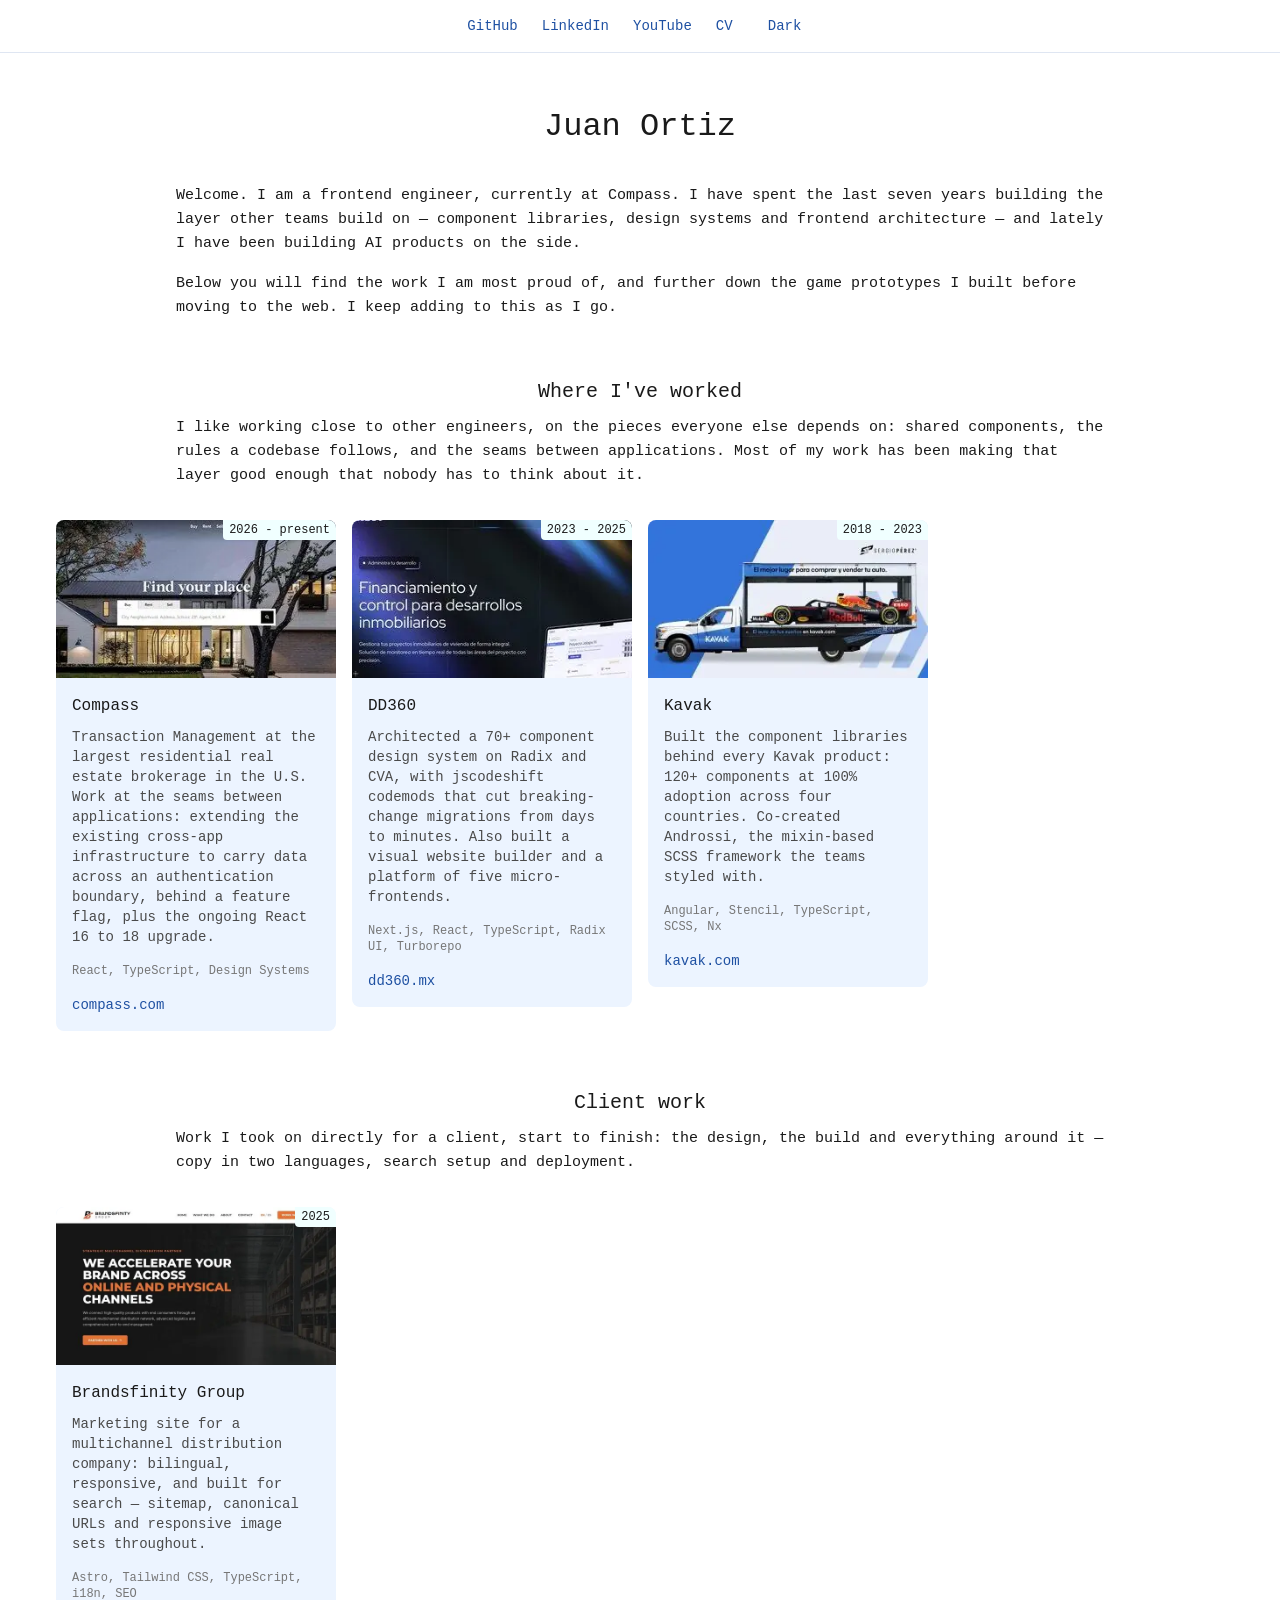
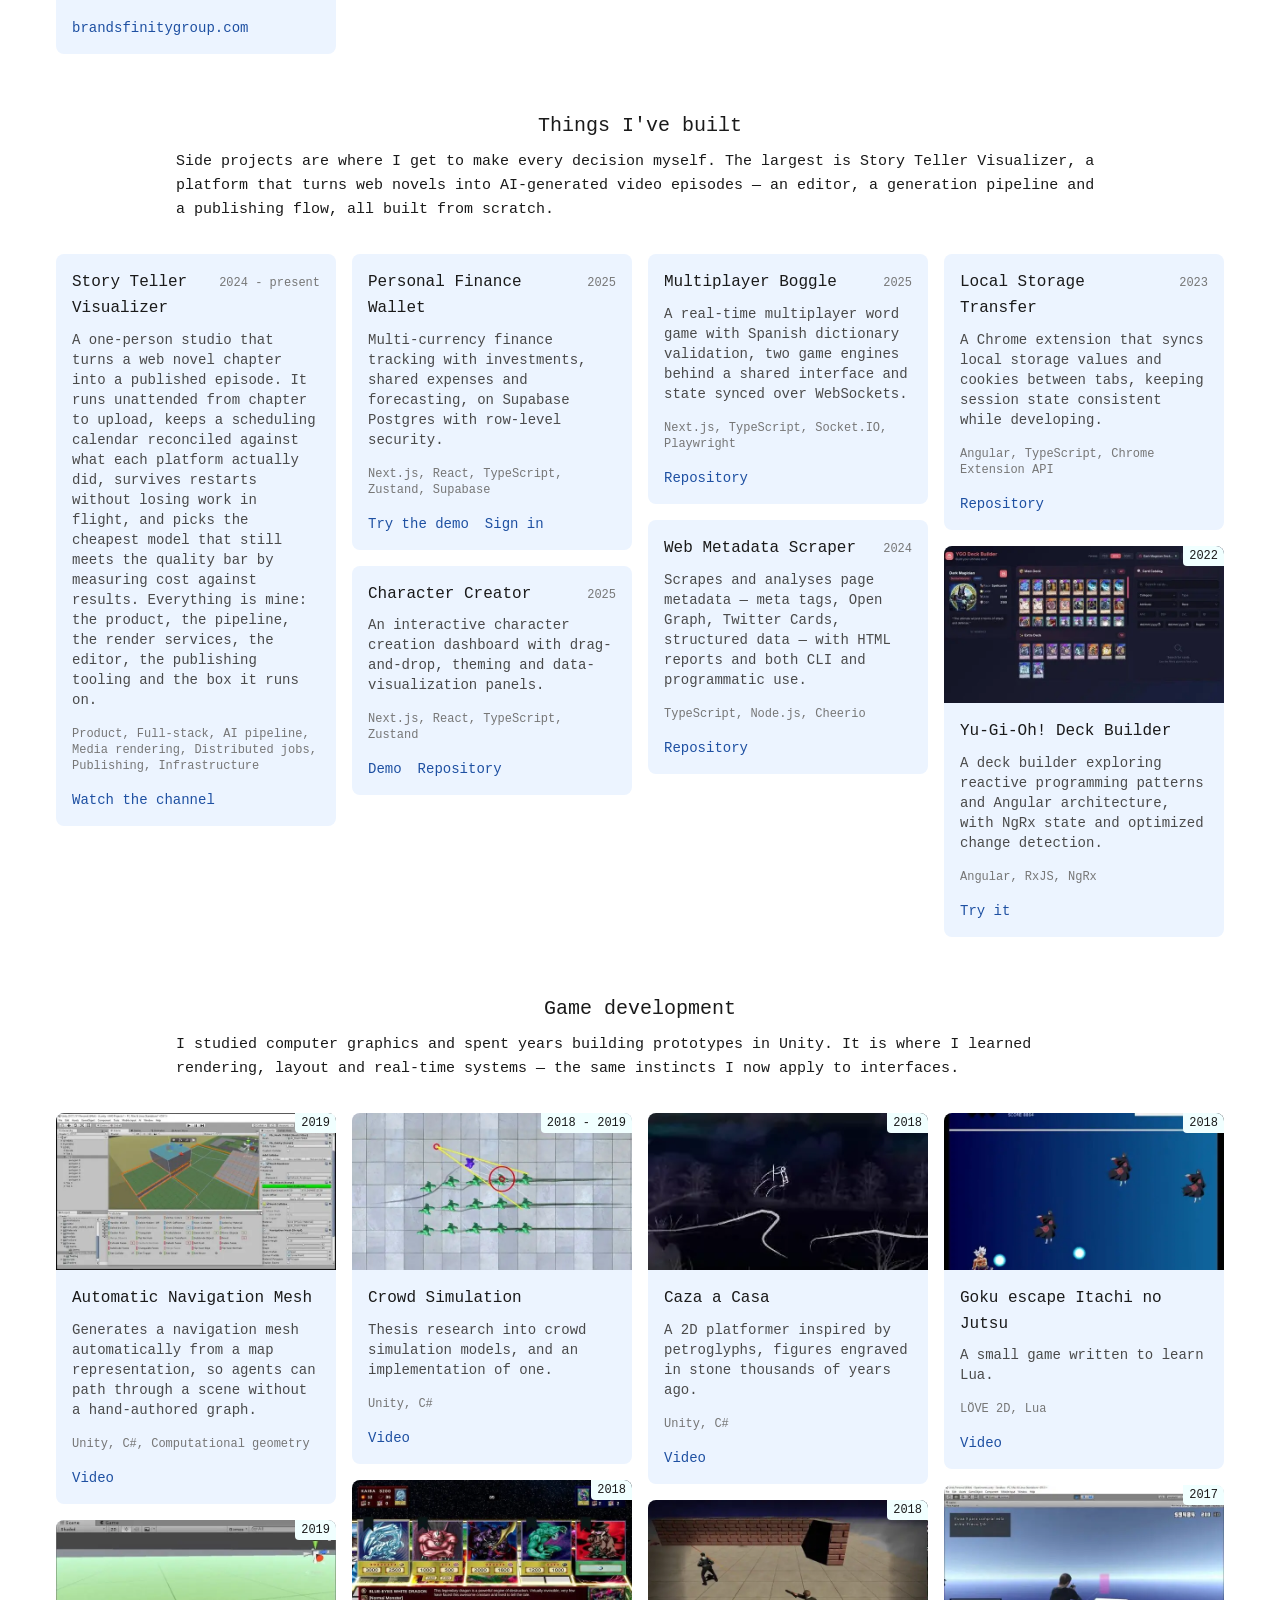
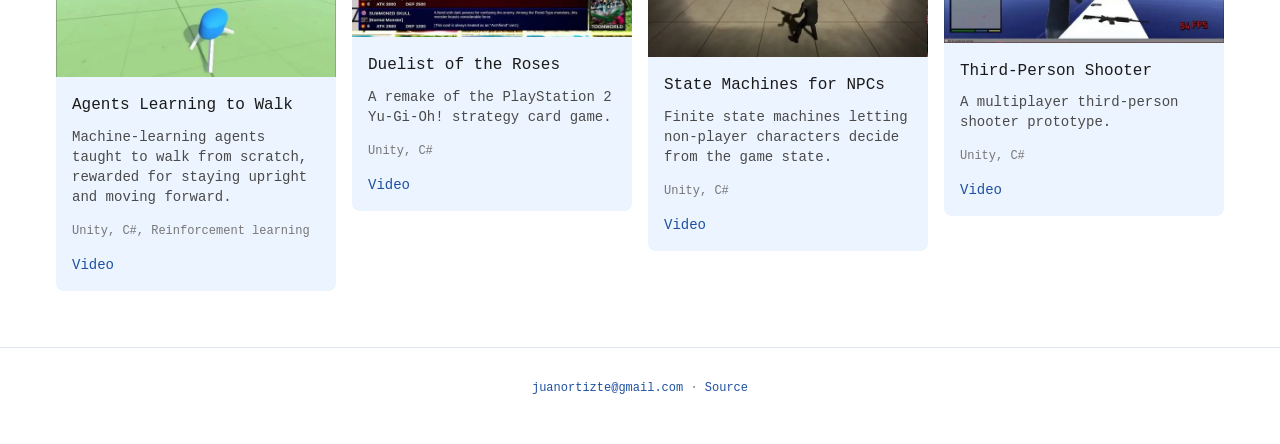
==== index.html @ db7da01d "chore: publish client work and demo link" ====
<!DOCTYPE html><!--X76Khg4BYE9J3Z_iLzs5_--><html lang="en"><head><meta charSet="utf-8"/><meta name="viewport" content="width=device-width, initial-scale=1"/><link rel="stylesheet" href="/_next/static/css/8a3499827d942b8a.css" data-precedence="next"/><link rel="preload" as="script" fetchPriority="low" href="/_next/static/chunks/webpack-f04f1cba00776f89.js"/><script src="/_next/static/chunks/2c3511fe-b97f9a252b8cd05c.js" async=""></script><script src="/_next/static/chunks/516-aec20a03f6e17656.js" async=""></script><script src="/_next/static/chunks/main-app-eb901e12eb4a73d4.js" async=""></script><script src="/_next/static/chunks/app/page-612c66c7a4fa6661.js" async=""></script><meta name="theme-color" media="(prefers-color-scheme: light)" content="#ffffff"/><meta name="theme-color" media="(prefers-color-scheme: dark)" content="#10131a"/><title>Juan Ortiz — Senior Frontend Engineer</title><meta name="description" content="Frontend engineer. Design systems, frontend architecture, and lately AI products."/><meta name="application-name" content="Juan Ortiz — Portfolio"/><link rel="author" href="https://github.com/02900"/><meta name="author" content="Juan Ortiz"/><meta name="keywords" content="Juan Ortiz,Frontend Engineer,React,Next.js,TypeScript,Design Systems,Micro-frontends"/><meta name="creator" content="Juan Ortiz"/><meta name="publisher" content="Juan Ortiz"/><meta name="robots" content="index, follow"/><meta name="googlebot" content="index, follow, max-image-preview:large, max-snippet:-1"/><meta name="category" content="technology"/><link rel="canonical" href="https://02900.github.io/"/><meta property="og:title" content="Juan Ortiz — Senior Frontend Engineer"/><meta property="og:description" content="Frontend engineer. Design systems, frontend architecture, and lately AI products."/><meta property="og:url" content="https://02900.github.io/"/><meta property="og:site_name" content="Juan Ortiz · Portfolio"/><meta property="og:type" content="website"/><meta name="twitter:card" content="summary_large_image"/><meta name="twitter:title" content="Juan Ortiz — Senior Frontend Engineer"/><meta name="twitter:description" content="Frontend engineer. Design systems, frontend architecture, and lately AI products."/><link rel="icon" href="/favicon.ico"/><script>
(function () {
  try {
    var t = localStorage.getItem('theme');
    if (t === 'dark' || t === 'light') document.documentElement.setAttribute('data-theme', t);
  } catch (e) {}
})();
</script><script type="application/ld+json">{"@context":"https://schema.org","@type":"Person","name":"Juan Ortiz","jobTitle":"Senior Frontend Engineer","email":"mailto:juanortizte@gmail.com","url":"https://02900.github.io","sameAs":["https://github.com/02900","https://www.linkedin.com/in/juanortizte/","https://www.youtube.com/@IsekaiWorlds-ES"]}</script><script src="/_next/static/chunks/polyfills-42372ed130431b0a.js" noModule=""></script></head><body><div hidden=""><!--$--><!--/$--></div><a href="#main" class="sr-only focus:not-sr-only focus:absolute focus:left-4 focus:top-4 focus:z-50 focus:bg-white focus:px-3 focus:py-2">Skip to content</a><nav class="flex flex-wrap justify-center gap-x-6 gap-y-1 px-4 py-4 text-sm" style="border-bottom:1px solid var(--line)" aria-label="Links"><a href="https://github.com/02900" target="_blank" rel="noreferrer">GitHub</a><a href="https://www.linkedin.com/in/juanortizte/" target="_blank" rel="noreferrer">LinkedIn</a><a href="https://www.youtube.com/@IsekaiWorlds-ES" target="_blank" rel="noreferrer">YouTube</a><a href="/assets/cv.pdf" target="_blank" rel="noreferrer">CV</a><button type="button" aria-label="Switch to dark theme" class="cursor-pointer bg-transparent p-0 text-sm underline-offset-4 hover:underline" style="color:var(--link);font:inherit;min-width:3.5rem"> </button></nav><main id="main" class="mx-auto max-w-[1440px] pt-12"><div class="mx-auto mb-14 max-w-[960px] px-4"><h1 class="text-center">Juan Ortiz</h1><p>Welcome. I am a frontend engineer, currently at Compass. I have spent the last seven years building the layer other teams build on — component libraries, design systems and frontend architecture — and lately I have been building AI products on the side.</p><p>Below you will find the work I am most proud of, and further down the game prototypes I built before moving to the web. I keep adding to this as I go.</p></div><section id="work" class="mb-14 scroll-mt-20"><div class="mx-auto mb-8 max-w-[960px] px-4"><h2 class="text-center">Where I&#x27;ve worked</h2><p>I like working close to other engineers, on the pieces everyone else depends on: shared components, the rules a codebase follows, and the seams between applications. Most of my work has been making that layer good enough that nobody has to think about it.</p></div><div class="mx-auto max-w-[1200px] columns-[17rem] gap-4 px-4"><article class="mb-4 flex w-full break-inside-avoid flex-col overflow-hidden rounded-lg transition-colors" style="background:var(--card)"><div class="relative"><picture><source type="image/webp" srcSet="/assets/frontend/compass.webp"/><img src="/assets/frontend/compass.jpg" alt="Compass" width="640" height="360" loading="lazy" decoding="async" draggable="false" class="block aspect-video w-full object-cover"/></picture><span class="absolute right-0 top-0 rounded-bl px-1.5 py-0.5 text-xs" style="background:var(--badge);color:var(--badge-ink)">2026 - present</span></div><div class="flex flex-1 flex-col p-4"><div class="mb-2 flex items-baseline justify-between gap-2"><h3>Compass</h3></div><p class="text-sm" style="color:var(--ink-soft)">Transaction Management at the largest residential real estate brokerage in the U.S. Work at the seams between applications: extending the existing cross-app infrastructure to carry data across an authentication boundary, behind a feature flag, plus the ongoing React 16 to 18 upgrade.</p><div class="mt-auto"><p class="mb-0 text-xs" style="color:var(--ink-faint)">React, TypeScript, Design Systems</p><div class="mt-3 flex flex-wrap gap-x-4 gap-y-1 text-sm"><a href="https://www.compass.com/" target="_blank" rel="noreferrer">compass.com</a></div></div></div></article><article class="mb-4 flex w-full break-inside-avoid flex-col overflow-hidden rounded-lg transition-colors" style="background:var(--card)"><div class="relative"><picture><source type="image/webp" srcSet="/assets/frontend/dd360.webp"/><img src="/assets/frontend/dd360.jpg" alt="DD360" width="640" height="360" loading="lazy" decoding="async" draggable="false" class="block aspect-video w-full object-cover"/></picture><span class="absolute right-0 top-0 rounded-bl px-1.5 py-0.5 text-xs" style="background:var(--badge);color:var(--badge-ink)">2023 - 2025</span></div><div class="flex flex-1 flex-col p-4"><div class="mb-2 flex items-baseline justify-between gap-2"><h3>DD360</h3></div><p class="text-sm" style="color:var(--ink-soft)">Architected a 70+ component design system on Radix and CVA, with jscodeshift codemods that cut breaking-change migrations from days to minutes. Also built a visual website builder and a platform of five micro-frontends.</p><div class="mt-auto"><p class="mb-0 text-xs" style="color:var(--ink-faint)">Next.js, React, TypeScript, Radix UI, Turborepo</p><div class="mt-3 flex flex-wrap gap-x-4 gap-y-1 text-sm"><a href="https://dd360.mx/" target="_blank" rel="noreferrer">dd360.mx</a></div></div></div></article><article class="mb-4 flex w-full break-inside-avoid flex-col overflow-hidden rounded-lg transition-colors" style="background:var(--card)"><div class="relative"><picture><source type="image/webp" srcSet="/assets/frontend/kavak.webp"/><img src="/assets/frontend/kavak.jpg" alt="Kavak" width="640" height="360" loading="lazy" decoding="async" draggable="false" class="block aspect-video w-full object-cover"/></picture><span class="absolute right-0 top-0 rounded-bl px-1.5 py-0.5 text-xs" style="background:var(--badge);color:var(--badge-ink)">2018 - 2023</span></div><div class="flex flex-1 flex-col p-4"><div class="mb-2 flex items-baseline justify-between gap-2"><h3>Kavak</h3></div><p class="text-sm" style="color:var(--ink-soft)">Built the component libraries behind every Kavak product: 120+ components at 100% adoption across four countries. Co-created Androssi, the mixin-based SCSS framework the teams styled with.</p><div class="mt-auto"><p class="mb-0 text-xs" style="color:var(--ink-faint)">Angular, Stencil, TypeScript, SCSS, Nx</p><div class="mt-3 flex flex-wrap gap-x-4 gap-y-1 text-sm"><a href="https://www.kavak.com/" target="_blank" rel="noreferrer">kavak.com</a></div></div></div></article></div></section><section id="clients" class="mb-14 scroll-mt-20"><div class="mx-auto mb-8 max-w-[960px] px-4"><h2 class="text-center">Client work</h2><p>Work I took on directly for a client, start to finish: the design, the build and everything around it — copy in two languages, search setup and deployment.</p></div><div class="mx-auto max-w-[1200px] columns-[17rem] gap-4 px-4"><article class="mb-4 flex w-full break-inside-avoid flex-col overflow-hidden rounded-lg transition-colors" style="background:var(--card)"><div class="relative"><picture><source type="image/webp" srcSet="/assets/frontend/brandsfinity.webp"/><img src="/assets/frontend/brandsfinity.jpg" alt="Brandsfinity Group" width="640" height="360" loading="lazy" decoding="async" draggable="false" class="block aspect-video w-full object-cover"/></picture><span class="absolute right-0 top-0 rounded-bl px-1.5 py-0.5 text-xs" style="background:var(--badge);color:var(--badge-ink)">2025</span></div><div class="flex flex-1 flex-col p-4"><div class="mb-2 flex items-baseline justify-between gap-2"><h3>Brandsfinity Group</h3></div><p class="text-sm" style="color:var(--ink-soft)">Marketing site for a multichannel distribution company: bilingual, responsive, and built for search — sitemap, canonical URLs and responsive image sets throughout.</p><div class="mt-auto"><p class="mb-0 text-xs" style="color:var(--ink-faint)">Astro, Tailwind CSS, TypeScript, i18n, SEO</p><div class="mt-3 flex flex-wrap gap-x-4 gap-y-1 text-sm"><a href="https://www.brandsfinitygroup.com/" target="_blank" rel="noreferrer">brandsfinitygroup.com</a></div></div></div></article></div></section><section id="projects" class="mb-14 scroll-mt-20"><div class="mx-auto mb-8 max-w-[960px] px-4"><h2 class="text-center">Things I&#x27;ve built</h2><p>Side projects are where I get to make every decision myself. The largest is Story Teller Visualizer, a platform that turns web novels into AI-generated video episodes — an editor, a generation pipeline and a publishing flow, all built from scratch.</p></div><div class="mx-auto max-w-[1200px] columns-[17rem] gap-4 px-4"><article class="mb-4 flex w-full break-inside-avoid flex-col overflow-hidden rounded-lg transition-colors" style="background:var(--card)"><div class="flex flex-1 flex-col p-4"><div class="mb-2 flex items-baseline justify-between gap-2"><h3>Story Teller Visualizer</h3><span class="shrink-0 text-xs" style="color:var(--ink-faint)">2024 - present</span></div><p class="text-sm" style="color:var(--ink-soft)">A one-person studio that turns a web novel chapter into a published episode. It runs unattended from chapter to upload, keeps a scheduling calendar reconciled against what each platform actually did, survives restarts without losing work in flight, and picks the cheapest model that still meets the quality bar by measuring cost against results. Everything is mine: the product, the pipeline, the render services, the editor, the publishing tooling and the box it runs on.</p><div class="mt-auto"><p class="mb-0 text-xs" style="color:var(--ink-faint)">Product, Full-stack, AI pipeline, Media rendering, Distributed jobs, Publishing, Infrastructure</p><div class="mt-3 flex flex-wrap gap-x-4 gap-y-1 text-sm"><a href="https://www.youtube.com/@IsekaiWorlds-ES" target="_blank" rel="noreferrer">Watch the channel</a></div></div></div></article><article class="mb-4 flex w-full break-inside-avoid flex-col overflow-hidden rounded-lg transition-colors" style="background:var(--card)"><div class="flex flex-1 flex-col p-4"><div class="mb-2 flex items-baseline justify-between gap-2"><h3>Personal Finance Wallet</h3><span class="shrink-0 text-xs" style="color:var(--ink-faint)">2025</span></div><p class="text-sm" style="color:var(--ink-soft)">Multi-currency finance tracking with investments, shared expenses and forecasting, on Supabase Postgres with row-level security.</p><div class="mt-auto"><p class="mb-0 text-xs" style="color:var(--ink-faint)">Next.js, React, TypeScript, Zustand, Supabase</p><div class="mt-3 flex flex-wrap gap-x-4 gap-y-1 text-sm"><a href="https://finance-wallet-one.vercel.app/demo" target="_blank" rel="noreferrer">Try the demo</a><a href="https://finance-wallet-one.vercel.app" target="_blank" rel="noreferrer">Sign in</a></div></div></div></article><article class="mb-4 flex w-full break-inside-avoid flex-col overflow-hidden rounded-lg transition-colors" style="background:var(--card)"><div class="flex flex-1 flex-col p-4"><div class="mb-2 flex items-baseline justify-between gap-2"><h3>Character Creator</h3><span class="shrink-0 text-xs" style="color:var(--ink-faint)">2025</span></div><p class="text-sm" style="color:var(--ink-soft)">An interactive character creation dashboard with drag-and-drop, theming and data-visualization panels.</p><div class="mt-auto"><p class="mb-0 text-xs" style="color:var(--ink-faint)">Next.js, React, TypeScript, Zustand</p><div class="mt-3 flex flex-wrap gap-x-4 gap-y-1 text-sm"><a href="https://character-creator-nine.vercel.app" target="_blank" rel="noreferrer">Demo</a><a href="https://github.com/02900/character-creator" target="_blank" rel="noreferrer">Repository</a></div></div></div></article><article class="mb-4 flex w-full break-inside-avoid flex-col overflow-hidden rounded-lg transition-colors" style="background:var(--card)"><div class="flex flex-1 flex-col p-4"><div class="mb-2 flex items-baseline justify-between gap-2"><h3>Multiplayer Boggle</h3><span class="shrink-0 text-xs" style="color:var(--ink-faint)">2025</span></div><p class="text-sm" style="color:var(--ink-soft)">A real-time multiplayer word game with Spanish dictionary validation, two game engines behind a shared interface and state synced over WebSockets.</p><div class="mt-auto"><p class="mb-0 text-xs" style="color:var(--ink-faint)">Next.js, TypeScript, Socket.IO, Playwright</p><div class="mt-3 flex flex-wrap gap-x-4 gap-y-1 text-sm"><a href="https://github.com/02900/boggle" target="_blank" rel="noreferrer">Repository</a></div></div></div></article><article class="mb-4 flex w-full break-inside-avoid flex-col overflow-hidden rounded-lg transition-colors" style="background:var(--card)"><div class="flex flex-1 flex-col p-4"><div class="mb-2 flex items-baseline justify-between gap-2"><h3>Web Metadata Scraper</h3><span class="shrink-0 text-xs" style="color:var(--ink-faint)">2024</span></div><p class="text-sm" style="color:var(--ink-soft)">Scrapes and analyses page metadata — meta tags, Open Graph, Twitter Cards, structured data — with HTML reports and both CLI and programmatic use.</p><div class="mt-auto"><p class="mb-0 text-xs" style="color:var(--ink-faint)">TypeScript, Node.js, Cheerio</p><div class="mt-3 flex flex-wrap gap-x-4 gap-y-1 text-sm"><a href="https://github.com/02900/Web-Metadata-Scraper" target="_blank" rel="noreferrer">Repository</a></div></div></div></article><article class="mb-4 flex w-full break-inside-avoid flex-col overflow-hidden rounded-lg transition-colors" style="background:var(--card)"><div class="flex flex-1 flex-col p-4"><div class="mb-2 flex items-baseline justify-between gap-2"><h3>Local Storage Transfer</h3><span class="shrink-0 text-xs" style="color:var(--ink-faint)">2023</span></div><p class="text-sm" style="color:var(--ink-soft)">A Chrome extension that syncs local storage values and cookies between tabs, keeping session state consistent while developing.</p><div class="mt-auto"><p class="mb-0 text-xs" style="color:var(--ink-faint)">Angular, TypeScript, Chrome Extension API</p><div class="mt-3 flex flex-wrap gap-x-4 gap-y-1 text-sm"><a href="https://github.com/02900/ce-copy-local-storage" target="_blank" rel="noreferrer">Repository</a></div></div></div></article><article class="mb-4 flex w-full break-inside-avoid flex-col overflow-hidden rounded-lg transition-colors" style="background:var(--card)"><div class="relative"><picture><source type="image/webp" srcSet="/assets/frontend/deck-builder.webp"/><img src="/assets/frontend/deck-builder.jpg" alt="Yu-Gi-Oh! Deck Builder" width="640" height="360" loading="lazy" decoding="async" draggable="false" class="block aspect-video w-full object-cover"/></picture><span class="absolute right-0 top-0 rounded-bl px-1.5 py-0.5 text-xs" style="background:var(--badge);color:var(--badge-ink)">2022</span></div><div class="flex flex-1 flex-col p-4"><div class="mb-2 flex items-baseline justify-between gap-2"><h3>Yu-Gi-Oh! Deck Builder</h3></div><p class="text-sm" style="color:var(--ink-soft)">A deck builder exploring reactive programming patterns and Angular architecture, with NgRx state and optimized change detection.</p><div class="mt-auto"><p class="mb-0 text-xs" style="color:var(--ink-faint)">Angular, RxJS, NgRx</p><div class="mt-3 flex flex-wrap gap-x-4 gap-y-1 text-sm"><a href="https://02900.github.io/ygo-deck-builder/" target="_blank" rel="noreferrer">Try it</a></div></div></div></article></div></section><section id="games" class="mb-14 scroll-mt-20"><div class="mx-auto mb-8 max-w-[960px] px-4"><h2 class="text-center">Game development</h2><p>I studied computer graphics and spent years building prototypes in Unity. It is where I learned rendering, layout and real-time systems — the same instincts I now apply to interfaces.</p></div><div class="mx-auto max-w-[1200px] columns-[17rem] gap-4 px-4"><article class="mb-4 flex w-full break-inside-avoid flex-col overflow-hidden rounded-lg transition-colors" style="background:var(--card)"><div class="relative"><picture><source type="image/webp" srcSet="/assets/vg/navmesh.webp"/><img src="/assets/vg/navmesh.jpg" alt="Automatic Navigation Mesh" width="640" height="360" loading="lazy" decoding="async" draggable="false" class="block aspect-video w-full object-cover"/></picture><span class="absolute right-0 top-0 rounded-bl px-1.5 py-0.5 text-xs" style="background:var(--badge);color:var(--badge-ink)">2019</span></div><div class="flex flex-1 flex-col p-4"><div class="mb-2 flex items-baseline justify-between gap-2"><h3>Automatic Navigation Mesh</h3></div><p class="text-sm" style="color:var(--ink-soft)">Generates a navigation mesh automatically from a map representation, so agents can path through a scene without a hand-authored graph.</p><div class="mt-auto"><p class="mb-0 text-xs" style="color:var(--ink-faint)">Unity, C#, Computational geometry</p><div class="mt-3 flex flex-wrap gap-x-4 gap-y-1 text-sm"><a href="https://www.youtube.com/watch?v=kCVZcDi-71w" target="_blank" rel="noreferrer">Video</a></div></div></div></article><article class="mb-4 flex w-full break-inside-avoid flex-col overflow-hidden rounded-lg transition-colors" style="background:var(--card)"><div class="relative"><picture><source type="image/webp" srcSet="/assets/vg/aiwalk.webp"/><img src="/assets/vg/aiwalk.jpg" alt="Agents Learning to Walk" width="640" height="360" loading="lazy" decoding="async" draggable="false" class="block aspect-video w-full object-cover"/></picture><span class="absolute right-0 top-0 rounded-bl px-1.5 py-0.5 text-xs" style="background:var(--badge);color:var(--badge-ink)">2019</span></div><div class="flex flex-1 flex-col p-4"><div class="mb-2 flex items-baseline justify-between gap-2"><h3>Agents Learning to Walk</h3></div><p class="text-sm" style="color:var(--ink-soft)">Machine-learning agents taught to walk from scratch, rewarded for staying upright and moving forward.</p><div class="mt-auto"><p class="mb-0 text-xs" style="color:var(--ink-faint)">Unity, C#, Reinforcement learning</p><div class="mt-3 flex flex-wrap gap-x-4 gap-y-1 text-sm"><a href="https://www.youtube.com/watch?v=2hgGaV5XXuo" target="_blank" rel="noreferrer">Video</a></div></div></div></article><article class="mb-4 flex w-full break-inside-avoid flex-col overflow-hidden rounded-lg transition-colors" style="background:var(--card)"><div class="relative"><picture><source type="image/webp" srcSet="/assets/vg/crowd-simulation.webp"/><img src="/assets/vg/crowd-simulation.jpg" alt="Crowd Simulation" width="640" height="360" loading="lazy" decoding="async" draggable="false" class="block aspect-video w-full object-cover"/></picture><span class="absolute right-0 top-0 rounded-bl px-1.5 py-0.5 text-xs" style="background:var(--badge);color:var(--badge-ink)">2018 - 2019</span></div><div class="flex flex-1 flex-col p-4"><div class="mb-2 flex items-baseline justify-between gap-2"><h3>Crowd Simulation</h3></div><p class="text-sm" style="color:var(--ink-soft)">Thesis research into crowd simulation models, and an implementation of one.</p><div class="mt-auto"><p class="mb-0 text-xs" style="color:var(--ink-faint)">Unity, C#</p><div class="mt-3 flex flex-wrap gap-x-4 gap-y-1 text-sm"><a href="https://youtu.be/dblzEx7WnDI" target="_blank" rel="noreferrer">Video</a></div></div></div></article><article class="mb-4 flex w-full break-inside-avoid flex-col overflow-hidden rounded-lg transition-colors" style="background:var(--card)"><div class="relative"><picture><source type="image/webp" srcSet="/assets/vg/ygo.webp"/><img src="/assets/vg/ygo.jpg" alt="Duelist of the Roses" width="640" height="360" loading="lazy" decoding="async" draggable="false" class="block aspect-video w-full object-cover"/></picture><span class="absolute right-0 top-0 rounded-bl px-1.5 py-0.5 text-xs" style="background:var(--badge);color:var(--badge-ink)">2018</span></div><div class="flex flex-1 flex-col p-4"><div class="mb-2 flex items-baseline justify-between gap-2"><h3>Duelist of the Roses</h3></div><p class="text-sm" style="color:var(--ink-soft)">A remake of the PlayStation 2 Yu-Gi-Oh! strategy card game.</p><div class="mt-auto"><p class="mb-0 text-xs" style="color:var(--ink-faint)">Unity, C#</p><div class="mt-3 flex flex-wrap gap-x-4 gap-y-1 text-sm"><a href="https://youtu.be/uUspAGvrGdE" target="_blank" rel="noreferrer">Video</a></div></div></div></article><article class="mb-4 flex w-full break-inside-avoid flex-col overflow-hidden rounded-lg transition-colors" style="background:var(--card)"><div class="relative"><picture><source type="image/webp" srcSet="/assets/vg/caza-a-casa.webp"/><img src="/assets/vg/caza-a-casa.jpg" alt="Caza a Casa" width="640" height="360" loading="lazy" decoding="async" draggable="false" class="block aspect-video w-full object-cover"/></picture><span class="absolute right-0 top-0 rounded-bl px-1.5 py-0.5 text-xs" style="background:var(--badge);color:var(--badge-ink)">2018</span></div><div class="flex flex-1 flex-col p-4"><div class="mb-2 flex items-baseline justify-between gap-2"><h3>Caza a Casa</h3></div><p class="text-sm" style="color:var(--ink-soft)">A 2D platformer inspired by petroglyphs, figures engraved in stone thousands of years ago.</p><div class="mt-auto"><p class="mb-0 text-xs" style="color:var(--ink-faint)">Unity, C#</p><div class="mt-3 flex flex-wrap gap-x-4 gap-y-1 text-sm"><a href="https://www.youtube.com/watch?v=K7vWXWfpdD0" target="_blank" rel="noreferrer">Video</a></div></div></div></article><article class="mb-4 flex w-full break-inside-avoid flex-col overflow-hidden rounded-lg transition-colors" style="background:var(--card)"><div class="relative"><picture><source type="image/webp" srcSet="/assets/vg/ai4vg-3.webp"/><img src="/assets/vg/ai4vg-3.jpg" alt="State Machines for NPCs" width="640" height="360" loading="lazy" decoding="async" draggable="false" class="block aspect-video w-full object-cover"/></picture><span class="absolute right-0 top-0 rounded-bl px-1.5 py-0.5 text-xs" style="background:var(--badge);color:var(--badge-ink)">2018</span></div><div class="flex flex-1 flex-col p-4"><div class="mb-2 flex items-baseline justify-between gap-2"><h3>State Machines for NPCs</h3></div><p class="text-sm" style="color:var(--ink-soft)">Finite state machines letting non-player characters decide from the game state.</p><div class="mt-auto"><p class="mb-0 text-xs" style="color:var(--ink-faint)">Unity, C#</p><div class="mt-3 flex flex-wrap gap-x-4 gap-y-1 text-sm"><a href="https://www.youtube.com/watch?v=NBQ8Mfu8y_c" target="_blank" rel="noreferrer">Video</a></div></div></div></article><article class="mb-4 flex w-full break-inside-avoid flex-col overflow-hidden rounded-lg transition-colors" style="background:var(--card)"><div class="relative"><picture><source type="image/webp" srcSet="/assets/vg/goku-escape-itachi-no-jutsu.webp"/><img src="/assets/vg/goku-escape-itachi-no-jutsu.jpg" alt="Goku escape Itachi no Jutsu" width="640" height="360" loading="lazy" decoding="async" draggable="false" class="block aspect-video w-full object-cover"/></picture><span class="absolute right-0 top-0 rounded-bl px-1.5 py-0.5 text-xs" style="background:var(--badge);color:var(--badge-ink)">2018</span></div><div class="flex flex-1 flex-col p-4"><div class="mb-2 flex items-baseline justify-between gap-2"><h3>Goku escape Itachi no Jutsu</h3></div><p class="text-sm" style="color:var(--ink-soft)">A small game written to learn Lua.</p><div class="mt-auto"><p class="mb-0 text-xs" style="color:var(--ink-faint)">LÖVE 2D, Lua</p><div class="mt-3 flex flex-wrap gap-x-4 gap-y-1 text-sm"><a href="https://youtu.be/Z_l2B_m0t9A" target="_blank" rel="noreferrer">Video</a></div></div></div></article><article class="mb-4 flex w-full break-inside-avoid flex-col overflow-hidden rounded-lg transition-colors" style="background:var(--card)"><div class="relative"><picture><source type="image/webp" srcSet="/assets/vg/tps.webp"/><img src="/assets/vg/tps.jpg" alt="Third-Person Shooter" width="640" height="360" loading="lazy" decoding="async" draggable="false" class="block aspect-video w-full object-cover"/></picture><span class="absolute right-0 top-0 rounded-bl px-1.5 py-0.5 text-xs" style="background:var(--badge);color:var(--badge-ink)">2017</span></div><div class="flex flex-1 flex-col p-4"><div class="mb-2 flex items-baseline justify-between gap-2"><h3>Third-Person Shooter</h3></div><p class="text-sm" style="color:var(--ink-soft)">A multiplayer third-person shooter prototype.</p><div class="mt-auto"><p class="mb-0 text-xs" style="color:var(--ink-faint)">Unity, C#</p><div class="mt-3 flex flex-wrap gap-x-4 gap-y-1 text-sm"><a href="https://www.youtube.com/watch?v=3qoVqg6spMU" target="_blank" rel="noreferrer">Video</a></div></div></div></article></div></section></main><footer class="mt-4 px-4 py-8 text-center text-xs" style="border-top:1px solid var(--line);color:var(--ink-faint)"><p class="mb-0"><a href="mailto:juanortizte@gmail.com">juanortizte@gmail.com</a> · <a href="https://github.com/02900/portfolio" target="_blank" rel="noreferrer">Source</a></p></footer><!--$--><!--/$--><script src="/_next/static/chunks/webpack-f04f1cba00776f89.js" id="_R_" async=""></script><script>(self.__next_f=self.__next_f||[]).push([0])</script><script>self.__next_f.push([1,"1:\"$Sreact.fragment\"\n2:I[9251,[],\"\"]\n3:I[3663,[],\"\"]\n4:I[817,[\"974\",\"static/chunks/app/page-612c66c7a4fa6661.js\"],\"default\"]\ne:I[5721,[],\"\"]\n:HL[\"/_next/static/css/8a3499827d942b8a.css\",\"style\"]\n"])</script><script>self.__next_f.push([1,"0:{\"P\":null,\"b\":\"X76Khg4BYE9J3Z-iLzs5_\",\"p\":\"\",\"c\":[\"\",\"\"],\"i\":false,\"f\":[[[\"\",{\"children\":[\"__PAGE__\",{}]},\"$undefined\",\"$undefined\",true],[\"\",[\"$\",\"$1\",\"c\",{\"children\":[[[\"$\",\"link\",\"0\",{\"rel\":\"stylesheet\",\"href\":\"/_next/static/css/8a3499827d942b8a.css\",\"precedence\":\"next\",\"crossOrigin\":\"$undefined\",\"nonce\":\"$undefined\"}]],[\"$\",\"html\",null,{\"lang\":\"en\",\"suppressHydrationWarning\":true,\"children\":[[\"$\",\"head\",null,{\"children\":[[\"$\",\"script\",null,{\"dangerouslySetInnerHTML\":{\"__html\":\"\\n(function () {\\n  try {\\n    var t = localStorage.getItem('theme');\\n    if (t === 'dark' || t === 'light') document.documentElement.setAttribute('data-theme', t);\\n  } catch (e) {}\\n})();\\n\"}}],[\"$\",\"script\",null,{\"type\":\"application/ld+json\",\"dangerouslySetInnerHTML\":{\"__html\":\"{\\\"@context\\\":\\\"https://schema.org\\\",\\\"@type\\\":\\\"Person\\\",\\\"name\\\":\\\"Juan Ortiz\\\",\\\"jobTitle\\\":\\\"Senior Frontend Engineer\\\",\\\"email\\\":\\\"mailto:juanortizte@gmail.com\\\",\\\"url\\\":\\\"https://02900.github.io\\\",\\\"sameAs\\\":[\\\"https://github.com/02900\\\",\\\"https://www.linkedin.com/in/juanortizte/\\\",\\\"https://www.youtube.com/@IsekaiWorlds-ES\\\"]}\"}}]]}],[\"$\",\"body\",null,{\"children\":[\"$\",\"$L2\",null,{\"parallelRouterKey\":\"children\",\"error\":\"$undefined\",\"errorStyles\":\"$undefined\",\"errorScripts\":\"$undefined\",\"template\":[\"$\",\"$L3\",null,{}],\"templateStyles\":\"$undefined\",\"templateScripts\":\"$undefined\",\"notFound\":[[[\"$\",\"title\",null,{\"children\":\"404: This page could not be found.\"}],[\"$\",\"div\",null,{\"style\":{\"fontFamily\":\"system-ui,\\\"Segoe UI\\\",Roboto,Helvetica,Arial,sans-serif,\\\"Apple Color Emoji\\\",\\\"Segoe UI Emoji\\\"\",\"height\":\"100vh\",\"textAlign\":\"center\",\"display\":\"flex\",\"flexDirection\":\"column\",\"alignItems\":\"center\",\"justifyContent\":\"center\"},\"children\":[\"$\",\"div\",null,{\"children\":[[\"$\",\"style\",null,{\"dangerouslySetInnerHTML\":{\"__html\":\"body{color:#000;background:#fff;margin:0}.next-error-h1{border-right:1px solid rgba(0,0,0,.3)}@media (prefers-color-scheme:dark){body{color:#fff;background:#000}.next-error-h1{border-right:1px solid rgba(255,255,255,.3)}}\"}}],[\"$\",\"h1\",null,{\"className\":\"next-error-h1\",\"style\":{\"display\":\"inline-block\",\"margin\":\"0 20px 0 0\",\"padding\":\"0 23px 0 0\",\"fontSize\":24,\"fontWeight\":500,\"verticalAlign\":\"top\",\"lineHeight\":\"49px\"},\"children\":404}],[\"$\",\"div\",null,{\"style\":{\"display\":\"inline-block\"},\"children\":[\"$\",\"h2\",null,{\"style\":{\"fontSize\":14,\"fontWeight\":400,\"lineHeight\":\"49px\",\"margin\":0},\"children\":\"This page could not be found.\"}]}]]}]}]],[]],\"forbidden\":\"$undefined\",\"unauthorized\":\"$undefined\"}]}]]}]]}],{\"children\":[\"__PAGE__\",[\"$\",\"$1\",\"c\",{\"children\":[[[\"$\",\"a\",null,{\"href\":\"#main\",\"className\":\"sr-only focus:not-sr-only focus:absolute focus:left-4 focus:top-4 focus:z-50 focus:bg-white focus:px-3 focus:py-2\",\"children\":\"Skip to content\"}],[\"$\",\"nav\",null,{\"className\":\"flex flex-wrap justify-center gap-x-6 gap-y-1 px-4 py-4 text-sm\",\"style\":{\"borderBottom\":\"1px solid var(--line)\"},\"aria-label\":\"Links\",\"children\":[[[\"$\",\"a\",\"https://github.com/02900\",{\"href\":\"https://github.com/02900\",\"target\":\"_blank\",\"rel\":\"noreferrer\",\"children\":\"GitHub\"}],[\"$\",\"a\",\"https://www.linkedin.com/in/juanortizte/\",{\"href\":\"https://www.linkedin.com/in/juanortizte/\",\"target\":\"_blank\",\"rel\":\"noreferrer\",\"children\":\"LinkedIn\"}],[\"$\",\"a\",\"https://www.youtube.com/@IsekaiWorlds-ES\",{\"href\":\"https://www.youtube.com/@IsekaiWorlds-ES\",\"target\":\"_blank\",\"rel\":\"noreferrer\",\"children\":\"YouTube\"}],[\"$\",\"a\",\"/assets/cv.pdf\",{\"href\":\"/assets/cv.pdf\",\"target\":\"_blank\",\"rel\":\"noreferrer\",\"children\":\"CV\"}]],[\"$\",\"$L4\",null,{}]]}],[\"$\",\"main\",null,{\"id\":\"main\",\"className\":\"mx-auto max-w-[1440px] pt-12\",\"children\":[[\"$\",\"div\",null,{\"className\":\"mx-auto mb-14 max-w-[960px] px-4\",\"children\":[[\"$\",\"h1\",null,{\"className\":\"text-center\",\"children\":\"Juan Ortiz\"}],[\"$\",\"p\",null,{\"children\":\"Welcome. I am a frontend engineer, currently at Compass. I have spent the last seven years building the layer other teams build on — component libraries, design systems and frontend architecture — and lately I have been building AI products on the side.\"}],[\"$\",\"p\",null,{\"children\":\"Below you will find the work I am most proud of, and further down the game prototypes I built before moving to the web. I keep adding to this as I go.\"}]]}],[\"$\",\"section\",null,{\"id\":\"work\",\"className\":\"mb-14 scroll-mt-20\",\"children\":[[\"$\",\"div\",null,{\"className\":\"mx-auto mb-8 max-w-[960px] px-4\",\"children\":[\"$L5\",\"$L6\"]}],\"$L7\"]}],\"$L8\",\"$L9\",\"$La\"]}],\"$Lb\"],null,\"$Lc\"]}],{},null,false]},null,false],\"$Ld\",false]],\"m\":\"$undefined\",\"G\":[\"$e\",[]],\"s\":false,\"S\":true}\n"])</script><script>self.__next_f.push([1,"1f:I[8170,[],\"OutletBoundary\"]\n21:I[879,[],\"AsyncMetadataOutlet\"]\n23:I[8170,[],\"ViewportBoundary\"]\n25:I[8170,[],\"MetadataBoundary\"]\n26:\"$Sreact.suspense\"\n5:[\"$\",\"h2\",null,{\"className\":\"text-center\",\"children\":\"Where I've worked\"}]\n6:[\"$\",\"p\",null,{\"children\":\"I like working close to other engineers, on the pieces everyone else depends on: shared components, the rules a codebase follows, and the seams between applications. Most of my work has been making that layer good enough that nobody has to think about it.\"}]\n"])</script><script>self.__next_f.push([1,"7:[\"$\",\"div\",null,{\"className\":\"mx-auto max-w-[1200px] columns-[17rem] gap-4 px-4\",\"children\":[[\"$\",\"article\",\"Compass\",{\"className\":\"mb-4 flex w-full break-inside-avoid flex-col overflow-hidden rounded-lg transition-colors\",\"style\":{\"background\":\"var(--card)\"},\"children\":[[\"$\",\"div\",null,{\"className\":\"relative\",\"children\":[[\"$\",\"picture\",null,{\"children\":[[\"$\",\"source\",null,{\"type\":\"image/webp\",\"srcSet\":\"/assets/frontend/compass.webp\"}],[\"$\",\"img\",null,{\"src\":\"/assets/frontend/compass.jpg\",\"alt\":\"Compass\",\"width\":640,\"height\":360,\"loading\":\"lazy\",\"decoding\":\"async\",\"draggable\":false,\"className\":\"block aspect-video w-full object-cover\"}]]}],[\"$\",\"span\",null,{\"className\":\"absolute right-0 top-0 rounded-bl px-1.5 py-0.5 text-xs\",\"style\":{\"background\":\"var(--badge)\",\"color\":\"var(--badge-ink)\"},\"children\":\"2026 - present\"}]]}],[\"$\",\"div\",null,{\"className\":\"flex flex-1 flex-col p-4\",\"children\":[[\"$\",\"div\",null,{\"className\":\"mb-2 flex items-baseline justify-between gap-2\",\"children\":[[\"$\",\"h3\",null,{\"children\":\"Compass\"}],false]}],[\"$\",\"p\",null,{\"className\":\"text-sm\",\"style\":{\"color\":\"var(--ink-soft)\"},\"children\":\"Transaction Management at the largest residential real estate brokerage in the U.S. Work at the seams between applications: extending the existing cross-app infrastructure to carry data across an authentication boundary, behind a feature flag, plus the ongoing React 16 to 18 upgrade.\"}],[\"$\",\"div\",null,{\"className\":\"mt-auto\",\"children\":[[\"$\",\"p\",null,{\"className\":\"mb-0 text-xs\",\"style\":{\"color\":\"var(--ink-faint)\"},\"children\":\"React, TypeScript, Design Systems\"}],[\"$\",\"div\",null,{\"className\":\"mt-3 flex flex-wrap gap-x-4 gap-y-1 text-sm\",\"children\":[[\"$\",\"a\",\"https://www.compass.com/\",{\"href\":\"https://www.compass.com/\",\"target\":\"_blank\",\"rel\":\"noreferrer\",\"children\":\"compass.com\"}]]}]]}]]}]]}],[\"$\",\"article\",\"DD360\",{\"className\":\"mb-4 flex w-full break-inside-avoid flex-col overflow-hidden rounded-lg transition-colors\",\"style\":{\"background\":\"var(--card)\"},\"children\":[[\"$\",\"div\",null,{\"className\":\"relative\",\"children\":[[\"$\",\"picture\",null,{\"children\":[[\"$\",\"source\",null,{\"type\":\"image/webp\",\"srcSet\":\"/assets/frontend/dd360.webp\"}],[\"$\",\"img\",null,{\"src\":\"/assets/frontend/dd360.jpg\",\"alt\":\"DD360\",\"width\":640,\"height\":360,\"loading\":\"lazy\",\"decoding\":\"async\",\"draggable\":false,\"className\":\"block aspect-video w-full object-cover\"}]]}],[\"$\",\"span\",null,{\"className\":\"absolute right-0 top-0 rounded-bl px-1.5 py-0.5 text-xs\",\"style\":{\"background\":\"var(--badge)\",\"color\":\"var(--badge-ink)\"},\"children\":\"2023 - 2025\"}]]}],[\"$\",\"div\",null,{\"className\":\"flex flex-1 flex-col p-4\",\"children\":[[\"$\",\"div\",null,{\"className\":\"mb-2 flex items-baseline justify-between gap-2\",\"children\":[[\"$\",\"h3\",null,{\"children\":\"DD360\"}],false]}],[\"$\",\"p\",null,{\"className\":\"text-sm\",\"style\":{\"color\":\"var(--ink-soft)\"},\"children\":\"Architected a 70+ component design system on Radix and CVA, with jscodeshift codemods that cut breaking-change migrations from days to minutes. Also built a visual website builder and a platform of five micro-frontends.\"}],[\"$\",\"div\",null,{\"className\":\"mt-auto\",\"children\":[[\"$\",\"p\",null,{\"className\":\"mb-0 text-xs\",\"style\":{\"color\":\"var(--ink-faint)\"},\"children\":\"Next.js, React, TypeScript, Radix UI, Turborepo\"}],[\"$\",\"div\",null,{\"className\":\"mt-3 flex flex-wrap gap-x-4 gap-y-1 text-sm\",\"children\":[[\"$\",\"a\",\"https://dd360.mx/\",{\"href\":\"https://dd360.mx/\",\"target\":\"_blank\",\"rel\":\"noreferrer\",\"children\":\"dd360.mx\"}]]}]]}]]}]]}],[\"$\",\"article\",\"Kavak\",{\"className\":\"mb-4 flex w-full break-inside-avoid flex-col overflow-hidden rounded-lg transition-colors\",\"style\":{\"background\":\"var(--card)\"},\"children\":[[\"$\",\"div\",null,{\"className\":\"relative\",\"children\":[[\"$\",\"picture\",null,{\"children\":[[\"$\",\"source\",null,{\"type\":\"image/webp\",\"srcSet\":\"/assets/frontend/kavak.webp\"}],[\"$\",\"img\",null,{\"src\":\"/assets/frontend/kavak.jpg\",\"alt\":\"Kavak\",\"width\":640,\"height\":360,\"loading\":\"lazy\",\"decoding\":\"async\",\"draggable\":false,\"className\":\"block aspect-video w-full object-cover\"}]]}],[\"$\",\"span\",null,{\"className\":\"absolute right-0 top-0 rounded-bl px-1.5 py-0.5 text-xs\",\"style\":{\"background\":\"var(--badge)\",\"color\":\"var(--badge-ink)\"},\"children\":\"2018 - 2023\"}]]}],[\"$\",\"div\",null,{\"className\":\"flex flex-1 flex-col p-4\",\"children\":[\"$Lf\",\"$L10\",\"$L11\"]}]]}]]}]\n"])</script><script>self.__next_f.push([1,"8:[\"$\",\"section\",null,{\"id\":\"clients\",\"className\":\"mb-14 scroll-mt-20\",\"children\":[[\"$\",\"div\",null,{\"className\":\"mx-auto mb-8 max-w-[960px] px-4\",\"children\":[[\"$\",\"h2\",null,{\"className\":\"text-center\",\"children\":\"Client work\"}],[\"$\",\"p\",null,{\"children\":\"Work I took on directly for a client, start to finish: the design, the build and everything around it — copy in two languages, search setup and deployment.\"}]]}],[\"$\",\"div\",null,{\"className\":\"mx-auto max-w-[1200px] columns-[17rem] gap-4 px-4\",\"children\":[[\"$\",\"article\",\"Brandsfinity Group\",{\"className\":\"mb-4 flex w-full break-inside-avoid flex-col overflow-hidden rounded-lg transition-colors\",\"style\":{\"background\":\"var(--card)\"},\"children\":[[\"$\",\"div\",null,{\"className\":\"relative\",\"children\":[[\"$\",\"picture\",null,{\"children\":[[\"$\",\"source\",null,{\"type\":\"image/webp\",\"srcSet\":\"/assets/frontend/brandsfinity.webp\"}],[\"$\",\"img\",null,{\"src\":\"/assets/frontend/brandsfinity.jpg\",\"alt\":\"Brandsfinity Group\",\"width\":640,\"height\":360,\"loading\":\"lazy\",\"decoding\":\"async\",\"draggable\":false,\"className\":\"block aspect-video w-full object-cover\"}]]}],[\"$\",\"span\",null,{\"className\":\"absolute right-0 top-0 rounded-bl px-1.5 py-0.5 text-xs\",\"style\":{\"background\":\"var(--badge)\",\"color\":\"var(--badge-ink)\"},\"children\":\"2025\"}]]}],[\"$\",\"div\",null,{\"className\":\"flex flex-1 flex-col p-4\",\"children\":[[\"$\",\"div\",null,{\"className\":\"mb-2 flex items-baseline justify-between gap-2\",\"children\":[[\"$\",\"h3\",null,{\"children\":\"Brandsfinity Group\"}],false]}],[\"$\",\"p\",null,{\"className\":\"text-sm\",\"style\":{\"color\":\"var(--ink-soft)\"},\"children\":\"Marketing site for a multichannel distribution company: bilingual, responsive, and built for search — sitemap, canonical URLs and responsive image sets throughout.\"}],[\"$\",\"div\",null,{\"className\":\"mt-auto\",\"children\":[[\"$\",\"p\",null,{\"className\":\"mb-0 text-xs\",\"style\":{\"color\":\"var(--ink-faint)\"},\"children\":\"Astro, Tailwind CSS, TypeScript, i18n, SEO\"}],[\"$\",\"div\",null,{\"className\":\"mt-3 flex flex-wrap gap-x-4 gap-y-1 text-sm\",\"children\":[[\"$\",\"a\",\"https://www.brandsfinitygroup.com/\",{\"href\":\"https://www.brandsfinitygroup.com/\",\"target\":\"_blank\",\"rel\":\"noreferrer\",\"children\":\"brandsfinitygroup.com\"}]]}]]}]]}]]}]]}]]}]\n"])</script><script>self.__next_f.push([1,"9:[\"$\",\"section\",null,{\"id\":\"projects\",\"className\":\"mb-14 scroll-mt-20\",\"children\":[[\"$\",\"div\",null,{\"className\":\"mx-auto mb-8 max-w-[960px] px-4\",\"children\":[[\"$\",\"h2\",null,{\"className\":\"text-center\",\"children\":\"Things I've built\"}],[\"$\",\"p\",null,{\"children\":\"Side projects are where I get to make every decision myself. The largest is Story Teller Visualizer, a platform that turns web novels into AI-generated video episodes — an editor, a generation pipeline and a publishing flow, all built from scratch.\"}]]}],[\"$\",\"div\",null,{\"className\":\"mx-auto max-w-[1200px] columns-[17rem] gap-4 px-4\",\"children\":[[\"$\",\"article\",\"Story Teller Visualizer\",{\"className\":\"mb-4 flex w-full break-inside-avoid flex-col overflow-hidden rounded-lg transition-colors\",\"style\":{\"background\":\"var(--card)\"},\"children\":[\"$undefined\",[\"$\",\"div\",null,{\"className\":\"flex flex-1 flex-col p-4\",\"children\":[[\"$\",\"div\",null,{\"className\":\"mb-2 flex items-baseline justify-between gap-2\",\"children\":[[\"$\",\"h3\",null,{\"children\":\"Story Teller Visualizer\"}],[\"$\",\"span\",null,{\"className\":\"shrink-0 text-xs\",\"style\":{\"color\":\"var(--ink-faint)\"},\"children\":\"2024 - present\"}]]}],[\"$\",\"p\",null,{\"className\":\"text-sm\",\"style\":{\"color\":\"var(--ink-soft)\"},\"children\":\"A one-person studio that turns a web novel chapter into a published episode. It runs unattended from chapter to upload, keeps a scheduling calendar reconciled against what each platform actually did, survives restarts without losing work in flight, and picks the cheapest model that still meets the quality bar by measuring cost against results. Everything is mine: the product, the pipeline, the render services, the editor, the publishing tooling and the box it runs on.\"}],[\"$\",\"div\",null,{\"className\":\"mt-auto\",\"children\":[[\"$\",\"p\",null,{\"className\":\"mb-0 text-xs\",\"style\":{\"color\":\"var(--ink-faint)\"},\"children\":\"Product, Full-stack, AI pipeline, Media rendering, Distributed jobs, Publishing, Infrastructure\"}],[\"$\",\"div\",null,{\"className\":\"mt-3 flex flex-wrap gap-x-4 gap-y-1 text-sm\",\"children\":[[\"$\",\"a\",\"https://www.youtube.com/@IsekaiWorlds-ES\",{\"href\":\"https://www.youtube.com/@IsekaiWorlds-ES\",\"target\":\"_blank\",\"rel\":\"noreferrer\",\"children\":\"Watch the channel\"}]]}]]}]]}]]}],[\"$\",\"article\",\"Personal Finance Wallet\",{\"className\":\"mb-4 flex w-full break-inside-avoid flex-col overflow-hidden rounded-lg transition-colors\",\"style\":{\"background\":\"var(--card)\"},\"children\":[\"$undefined\",[\"$\",\"div\",null,{\"className\":\"flex flex-1 flex-col p-4\",\"children\":[[\"$\",\"div\",null,{\"className\":\"mb-2 flex items-baseline justify-between gap-2\",\"children\":[[\"$\",\"h3\",null,{\"children\":\"Personal Finance Wallet\"}],[\"$\",\"span\",null,{\"className\":\"shrink-0 text-xs\",\"style\":{\"color\":\"var(--ink-faint)\"},\"children\":\"2025\"}]]}],[\"$\",\"p\",null,{\"className\":\"text-sm\",\"style\":{\"color\":\"var(--ink-soft)\"},\"children\":\"Multi-currency finance tracking with investments, shared expenses and forecasting, on Supabase Postgres with row-level security.\"}],[\"$\",\"div\",null,{\"className\":\"mt-auto\",\"children\":[[\"$\",\"p\",null,{\"className\":\"mb-0 text-xs\",\"style\":{\"color\":\"var(--ink-faint)\"},\"children\":\"Next.js, React, TypeScript, Zustand, Supabase\"}],[\"$\",\"div\",null,{\"className\":\"mt-3 flex flex-wrap gap-x-4 gap-y-1 text-sm\",\"children\":[[\"$\",\"a\",\"https://finance-wallet-one.vercel.app/demo\",{\"href\":\"https://finance-wallet-one.vercel.app/demo\",\"target\":\"_blank\",\"rel\":\"noreferrer\",\"children\":\"Try the demo\"}],[\"$\",\"a\",\"https://finance-wallet-one.vercel.app\",{\"href\":\"https://finance-wallet-one.vercel.app\",\"target\":\"_blank\",\"rel\":\"noreferrer\",\"children\":\"Sign in\"}]]}]]}]]}]]}],[\"$\",\"article\",\"Character Creator\",{\"className\":\"mb-4 flex w-full break-inside-avoid flex-col overflow-hidden rounded-lg transition-colors\",\"style\":{\"background\":\"var(--card)\"},\"children\":[\"$undefined\",[\"$\",\"div\",null,{\"className\":\"flex flex-1 flex-col p-4\",\"children\":[[\"$\",\"div\",null,{\"className\":\"mb-2 flex items-baseline justify-between gap-2\",\"children\":[[\"$\",\"h3\",null,{\"children\":\"Character Creator\"}],[\"$\",\"span\",null,{\"className\":\"shrink-0 text-xs\",\"style\":{\"color\":\"var(--ink-faint)\"},\"children\":\"2025\"}]]}],\"$L12\",\"$L13\"]}]]}],\"$L14\",\"$L15\",\"$L16\",\"$L17\"]}]]}]\n"])</script><script>self.__next_f.push([1,"a:[\"$\",\"section\",null,{\"id\":\"games\",\"className\":\"mb-14 scroll-mt-20\",\"children\":[[\"$\",\"div\",null,{\"className\":\"mx-auto mb-8 max-w-[960px] px-4\",\"children\":[[\"$\",\"h2\",null,{\"className\":\"text-center\",\"children\":\"Game development\"}],[\"$\",\"p\",null,{\"children\":\"I studied computer graphics and spent years building prototypes in Unity. It is where I learned rendering, layout and real-time systems — the same instincts I now apply to interfaces.\"}]]}],[\"$\",\"div\",null,{\"className\":\"mx-auto max-w-[1200px] columns-[17rem] gap-4 px-4\",\"children\":[[\"$\",\"article\",\"Automatic Navigation Mesh\",{\"className\":\"mb-4 flex w-full break-inside-avoid flex-col overflow-hidden rounded-lg transition-colors\",\"style\":{\"background\":\"var(--card)\"},\"children\":[[\"$\",\"div\",null,{\"className\":\"relative\",\"children\":[[\"$\",\"picture\",null,{\"children\":[[\"$\",\"source\",null,{\"type\":\"image/webp\",\"srcSet\":\"/assets/vg/navmesh.webp\"}],[\"$\",\"img\",null,{\"src\":\"/assets/vg/navmesh.jpg\",\"alt\":\"Automatic Navigation Mesh\",\"width\":640,\"height\":360,\"loading\":\"lazy\",\"decoding\":\"async\",\"draggable\":false,\"className\":\"block aspect-video w-full object-cover\"}]]}],[\"$\",\"span\",null,{\"className\":\"absolute right-0 top-0 rounded-bl px-1.5 py-0.5 text-xs\",\"style\":{\"background\":\"var(--badge)\",\"color\":\"var(--badge-ink)\"},\"children\":\"2019\"}]]}],[\"$\",\"div\",null,{\"className\":\"flex flex-1 flex-col p-4\",\"children\":[[\"$\",\"div\",null,{\"className\":\"mb-2 flex items-baseline justify-between gap-2\",\"children\":[[\"$\",\"h3\",null,{\"children\":\"Automatic Navigation Mesh\"}],false]}],[\"$\",\"p\",null,{\"className\":\"text-sm\",\"style\":{\"color\":\"var(--ink-soft)\"},\"children\":\"Generates a navigation mesh automatically from a map representation, so agents can path through a scene without a hand-authored graph.\"}],[\"$\",\"div\",null,{\"className\":\"mt-auto\",\"children\":[[\"$\",\"p\",null,{\"className\":\"mb-0 text-xs\",\"style\":{\"color\":\"var(--ink-faint)\"},\"children\":\"Unity, C#, Computational geometry\"}],[\"$\",\"div\",null,{\"className\":\"mt-3 flex flex-wrap gap-x-4 gap-y-1 text-sm\",\"children\":[[\"$\",\"a\",\"https://www.youtube.com/watch?v=kCVZcDi-71w\",{\"href\":\"https://www.youtube.com/watch?v=kCVZcDi-71w\",\"target\":\"_blank\",\"rel\":\"noreferrer\",\"children\":\"Video\"}]]}]]}]]}]]}],[\"$\",\"article\",\"Agents Learning to Walk\",{\"className\":\"mb-4 flex w-full break-inside-avoid flex-col overflow-hidden rounded-lg transition-colors\",\"style\":{\"background\":\"var(--card)\"},\"children\":[[\"$\",\"div\",null,{\"className\":\"relative\",\"children\":[[\"$\",\"picture\",null,{\"children\":[[\"$\",\"source\",null,{\"type\":\"image/webp\",\"srcSet\":\"/assets/vg/aiwalk.webp\"}],[\"$\",\"img\",null,{\"src\":\"/assets/vg/aiwalk.jpg\",\"alt\":\"Agents Learning to Walk\",\"width\":640,\"height\":360,\"loading\":\"lazy\",\"decoding\":\"async\",\"draggable\":false,\"className\":\"block aspect-video w-full object-cover\"}]]}],[\"$\",\"span\",null,{\"className\":\"absolute right-0 top-0 rounded-bl px-1.5 py-0.5 text-xs\",\"style\":{\"background\":\"var(--badge)\",\"color\":\"var(--badge-ink)\"},\"children\":\"2019\"}]]}],[\"$\",\"div\",null,{\"className\":\"flex flex-1 flex-col p-4\",\"children\":[[\"$\",\"div\",null,{\"className\":\"mb-2 flex items-baseline justify-between gap-2\",\"children\":[[\"$\",\"h3\",null,{\"children\":\"Agents Learning to Walk\"}],false]}],[\"$\",\"p\",null,{\"className\":\"text-sm\",\"style\":{\"color\":\"var(--ink-soft)\"},\"children\":\"Machine-learning agents taught to walk from scratch, rewarded for staying upright and moving forward.\"}],[\"$\",\"div\",null,{\"className\":\"mt-auto\",\"children\":[[\"$\",\"p\",null,{\"className\":\"mb-0 text-xs\",\"style\":{\"color\":\"var(--ink-faint)\"},\"children\":\"Unity, C#, Reinforcement learning\"}],[\"$\",\"div\",null,{\"className\":\"mt-3 flex flex-wrap gap-x-4 gap-y-1 text-sm\",\"children\":[[\"$\",\"a\",\"https://www.youtube.com/watch?v=2hgGaV5XXuo\",{\"href\":\"https://www.youtube.com/watch?v=2hgGaV5XXuo\",\"target\":\"_blank\",\"rel\":\"noreferrer\",\"children\":\"Video\"}]]}]]}]]}]]}],[\"$\",\"article\",\"Crowd Simulation\",{\"className\":\"mb-4 flex w-full break-inside-avoid flex-col overflow-hidden rounded-lg transition-colors\",\"style\":{\"background\":\"var(--card)\"},\"children\":[[\"$\",\"div\",null,{\"className\":\"relative\",\"children\":[[\"$\",\"picture\",null,{\"children\":[[\"$\",\"source\",null,{\"type\":\"image/webp\",\"srcSet\":\"/assets/vg/crowd-simulation.webp\"}],[\"$\",\"img\",null,{\"src\":\"/assets/vg/crowd-simulation.jpg\",\"alt\":\"Crowd Simulation\",\"width\":640,\"height\":360,\"loading\":\"lazy\",\"decoding\":\"async\",\"draggable\":false,\"className\":\"block aspect-video w-full object-cover\"}]]}],\"$L18\"]}],\"$L19\"]}],\"$L1a\",\"$L1b\",\"$L1c\",\"$L1d\",\"$L1e\"]}]]}]\n"])</script><script>self.__next_f.push([1,"b:[\"$\",\"footer\",null,{\"className\":\"mt-4 px-4 py-8 text-center text-xs\",\"style\":{\"borderTop\":\"1px solid var(--line)\",\"color\":\"var(--ink-faint)\"},\"children\":[\"$\",\"p\",null,{\"className\":\"mb-0\",\"children\":[[\"$\",\"a\",null,{\"href\":\"mailto:juanortizte@gmail.com\",\"children\":\"juanortizte@gmail.com\"}],\" · \",[\"$\",\"a\",null,{\"href\":\"https://github.com/02900/portfolio\",\"target\":\"_blank\",\"rel\":\"noreferrer\",\"children\":\"Source\"}]]}]}]\nc:[\"$\",\"$L1f\",null,{\"children\":[\"$L20\",[\"$\",\"$L21\",null,{\"promise\":\"$@22\"}]]}]\nd:[\"$\",\"$1\",\"h\",{\"children\":[null,[[\"$\",\"$L23\",null,{\"children\":\"$L24\"}],null],[\"$\",\"$L25\",null,{\"children\":[\"$\",\"div\",null,{\"hidden\":true,\"children\":[\"$\",\"$26\",null,{\"fallback\":null,\"children\":\"$L27\"}]}]}]]}]\n"])</script><script>self.__next_f.push([1,"f:[\"$\",\"div\",null,{\"className\":\"mb-2 flex items-baseline justify-between gap-2\",\"children\":[[\"$\",\"h3\",null,{\"children\":\"Kavak\"}],false]}]\n10:[\"$\",\"p\",null,{\"className\":\"text-sm\",\"style\":{\"color\":\"var(--ink-soft)\"},\"children\":\"Built the component libraries behind every Kavak product: 120+ components at 100% adoption across four countries. Co-created Androssi, the mixin-based SCSS framework the teams styled with.\"}]\n11:[\"$\",\"div\",null,{\"className\":\"mt-auto\",\"children\":[[\"$\",\"p\",null,{\"className\":\"mb-0 text-xs\",\"style\":{\"color\":\"var(--ink-faint)\"},\"children\":\"Angular, Stencil, TypeScript, SCSS, Nx\"}],[\"$\",\"div\",null,{\"className\":\"mt-3 flex flex-wrap gap-x-4 gap-y-1 text-sm\",\"children\":[[\"$\",\"a\",\"https://www.kavak.com/\",{\"href\":\"https://www.kavak.com/\",\"target\":\"_blank\",\"rel\":\"noreferrer\",\"children\":\"kavak.com\"}]]}]]}]\n12:[\"$\",\"p\",null,{\"className\":\"text-sm\",\"style\":{\"color\":\"var(--ink-soft)\"},\"children\":\"An interactive character creation dashboard with drag-and-drop, theming and data-visualization panels.\"}]\n13:[\"$\",\"div\",null,{\"className\":\"mt-auto\",\"children\":[[\"$\",\"p\",null,{\"className\":\"mb-0 text-xs\",\"style\":{\"color\":\"var(--ink-faint)\"},\"children\":\"Next.js, React, TypeScript, Zustand\"}],[\"$\",\"div\",null,{\"className\":\"mt-3 flex flex-wrap gap-x-4 gap-y-1 text-sm\",\"children\":[[\"$\",\"a\",\"https://character-creator-nine.vercel.app\",{\"href\":\"https://character-creator-nine.vercel.app\",\"target\":\"_blank\",\"rel\":\"noreferrer\",\"children\":\"Demo\"}],[\"$\",\"a\",\"https://github.com/02900/character-creator\",{\"href\":\"https://github.com/02900/character-creator\",\"target\":\"_blank\",\"rel\":\"noreferrer\",\"children\":\"Repository\"}]]}]]}]\n"])</script><script>self.__next_f.push([1,"14:[\"$\",\"article\",\"Multiplayer Boggle\",{\"className\":\"mb-4 flex w-full break-inside-avoid flex-col overflow-hidden rounded-lg transition-colors\",\"style\":{\"background\":\"var(--card)\"},\"children\":[\"$undefined\",[\"$\",\"div\",null,{\"className\":\"flex flex-1 flex-col p-4\",\"children\":[[\"$\",\"div\",null,{\"className\":\"mb-2 flex items-baseline justify-between gap-2\",\"children\":[[\"$\",\"h3\",null,{\"children\":\"Multiplayer Boggle\"}],[\"$\",\"span\",null,{\"className\":\"shrink-0 text-xs\",\"style\":{\"color\":\"var(--ink-faint)\"},\"children\":\"2025\"}]]}],[\"$\",\"p\",null,{\"className\":\"text-sm\",\"style\":{\"color\":\"var(--ink-soft)\"},\"children\":\"A real-time multiplayer word game with Spanish dictionary validation, two game engines behind a shared interface and state synced over WebSockets.\"}],[\"$\",\"div\",null,{\"className\":\"mt-auto\",\"children\":[[\"$\",\"p\",null,{\"className\":\"mb-0 text-xs\",\"style\":{\"color\":\"var(--ink-faint)\"},\"children\":\"Next.js, TypeScript, Socket.IO, Playwright\"}],[\"$\",\"div\",null,{\"className\":\"mt-3 flex flex-wrap gap-x-4 gap-y-1 text-sm\",\"children\":[[\"$\",\"a\",\"https://github.com/02900/boggle\",{\"href\":\"https://github.com/02900/boggle\",\"target\":\"_blank\",\"rel\":\"noreferrer\",\"children\":\"Repository\"}]]}]]}]]}]]}]\n"])</script><script>self.__next_f.push([1,"15:[\"$\",\"article\",\"Web Metadata Scraper\",{\"className\":\"mb-4 flex w-full break-inside-avoid flex-col overflow-hidden rounded-lg transition-colors\",\"style\":{\"background\":\"var(--card)\"},\"children\":[\"$undefined\",[\"$\",\"div\",null,{\"className\":\"flex flex-1 flex-col p-4\",\"children\":[[\"$\",\"div\",null,{\"className\":\"mb-2 flex items-baseline justify-between gap-2\",\"children\":[[\"$\",\"h3\",null,{\"children\":\"Web Metadata Scraper\"}],[\"$\",\"span\",null,{\"className\":\"shrink-0 text-xs\",\"style\":{\"color\":\"var(--ink-faint)\"},\"children\":\"2024\"}]]}],[\"$\",\"p\",null,{\"className\":\"text-sm\",\"style\":{\"color\":\"var(--ink-soft)\"},\"children\":\"Scrapes and analyses page metadata — meta tags, Open Graph, Twitter Cards, structured data — with HTML reports and both CLI and programmatic use.\"}],[\"$\",\"div\",null,{\"className\":\"mt-auto\",\"children\":[[\"$\",\"p\",null,{\"className\":\"mb-0 text-xs\",\"style\":{\"color\":\"var(--ink-faint)\"},\"children\":\"TypeScript, Node.js, Cheerio\"}],[\"$\",\"div\",null,{\"className\":\"mt-3 flex flex-wrap gap-x-4 gap-y-1 text-sm\",\"children\":[[\"$\",\"a\",\"https://github.com/02900/Web-Metadata-Scraper\",{\"href\":\"https://github.com/02900/Web-Metadata-Scraper\",\"target\":\"_blank\",\"rel\":\"noreferrer\",\"children\":\"Repository\"}]]}]]}]]}]]}]\n"])</script><script>self.__next_f.push([1,"16:[\"$\",\"article\",\"Local Storage Transfer\",{\"className\":\"mb-4 flex w-full break-inside-avoid flex-col overflow-hidden rounded-lg transition-colors\",\"style\":{\"background\":\"var(--card)\"},\"children\":[\"$undefined\",[\"$\",\"div\",null,{\"className\":\"flex flex-1 flex-col p-4\",\"children\":[[\"$\",\"div\",null,{\"className\":\"mb-2 flex items-baseline justify-between gap-2\",\"children\":[[\"$\",\"h3\",null,{\"children\":\"Local Storage Transfer\"}],[\"$\",\"span\",null,{\"className\":\"shrink-0 text-xs\",\"style\":{\"color\":\"var(--ink-faint)\"},\"children\":\"2023\"}]]}],[\"$\",\"p\",null,{\"className\":\"text-sm\",\"style\":{\"color\":\"var(--ink-soft)\"},\"children\":\"A Chrome extension that syncs local storage values and cookies between tabs, keeping session state consistent while developing.\"}],[\"$\",\"div\",null,{\"className\":\"mt-auto\",\"children\":[[\"$\",\"p\",null,{\"className\":\"mb-0 text-xs\",\"style\":{\"color\":\"var(--ink-faint)\"},\"children\":\"Angular, TypeScript, Chrome Extension API\"}],[\"$\",\"div\",null,{\"className\":\"mt-3 flex flex-wrap gap-x-4 gap-y-1 text-sm\",\"children\":[[\"$\",\"a\",\"https://github.com/02900/ce-copy-local-storage\",{\"href\":\"https://github.com/02900/ce-copy-local-storage\",\"target\":\"_blank\",\"rel\":\"noreferrer\",\"children\":\"Repository\"}]]}]]}]]}]]}]\n"])</script><script>self.__next_f.push([1,"17:[\"$\",\"article\",\"Yu-Gi-Oh! Deck Builder\",{\"className\":\"mb-4 flex w-full break-inside-avoid flex-col overflow-hidden rounded-lg transition-colors\",\"style\":{\"background\":\"var(--card)\"},\"children\":[[\"$\",\"div\",null,{\"className\":\"relative\",\"children\":[[\"$\",\"picture\",null,{\"children\":[[\"$\",\"source\",null,{\"type\":\"image/webp\",\"srcSet\":\"/assets/frontend/deck-builder.webp\"}],[\"$\",\"img\",null,{\"src\":\"/assets/frontend/deck-builder.jpg\",\"alt\":\"Yu-Gi-Oh! Deck Builder\",\"width\":640,\"height\":360,\"loading\":\"lazy\",\"decoding\":\"async\",\"draggable\":false,\"className\":\"block aspect-video w-full object-cover\"}]]}],[\"$\",\"span\",null,{\"className\":\"absolute right-0 top-0 rounded-bl px-1.5 py-0.5 text-xs\",\"style\":{\"background\":\"var(--badge)\",\"color\":\"var(--badge-ink)\"},\"children\":\"2022\"}]]}],[\"$\",\"div\",null,{\"className\":\"flex flex-1 flex-col p-4\",\"children\":[[\"$\",\"div\",null,{\"className\":\"mb-2 flex items-baseline justify-between gap-2\",\"children\":[[\"$\",\"h3\",null,{\"children\":\"Yu-Gi-Oh! Deck Builder\"}],false]}],[\"$\",\"p\",null,{\"className\":\"text-sm\",\"style\":{\"color\":\"var(--ink-soft)\"},\"children\":\"A deck builder exploring reactive programming patterns and Angular architecture, with NgRx state and optimized change detection.\"}],[\"$\",\"div\",null,{\"className\":\"mt-auto\",\"children\":[[\"$\",\"p\",null,{\"className\":\"mb-0 text-xs\",\"style\":{\"color\":\"var(--ink-faint)\"},\"children\":\"Angular, RxJS, NgRx\"}],[\"$\",\"div\",null,{\"className\":\"mt-3 flex flex-wrap gap-x-4 gap-y-1 text-sm\",\"children\":[[\"$\",\"a\",\"https://02900.github.io/ygo-deck-builder/\",{\"href\":\"https://02900.github.io/ygo-deck-builder/\",\"target\":\"_blank\",\"rel\":\"noreferrer\",\"children\":\"Try it\"}]]}]]}]]}]]}]\n"])</script><script>self.__next_f.push([1,"18:[\"$\",\"span\",null,{\"className\":\"absolute right-0 top-0 rounded-bl px-1.5 py-0.5 text-xs\",\"style\":{\"background\":\"var(--badge)\",\"color\":\"var(--badge-ink)\"},\"children\":\"2018 - 2019\"}]\n"])</script><script>self.__next_f.push([1,"19:[\"$\",\"div\",null,{\"className\":\"flex flex-1 flex-col p-4\",\"children\":[[\"$\",\"div\",null,{\"className\":\"mb-2 flex items-baseline justify-between gap-2\",\"children\":[[\"$\",\"h3\",null,{\"children\":\"Crowd Simulation\"}],false]}],[\"$\",\"p\",null,{\"className\":\"text-sm\",\"style\":{\"color\":\"var(--ink-soft)\"},\"children\":\"Thesis research into crowd simulation models, and an implementation of one.\"}],[\"$\",\"div\",null,{\"className\":\"mt-auto\",\"children\":[[\"$\",\"p\",null,{\"className\":\"mb-0 text-xs\",\"style\":{\"color\":\"var(--ink-faint)\"},\"children\":\"Unity, C#\"}],[\"$\",\"div\",null,{\"className\":\"mt-3 flex flex-wrap gap-x-4 gap-y-1 text-sm\",\"children\":[[\"$\",\"a\",\"https://youtu.be/dblzEx7WnDI\",{\"href\":\"https://youtu.be/dblzEx7WnDI\",\"target\":\"_blank\",\"rel\":\"noreferrer\",\"children\":\"Video\"}]]}]]}]]}]\n"])</script><script>self.__next_f.push([1,"1a:[\"$\",\"article\",\"Duelist of the Roses\",{\"className\":\"mb-4 flex w-full break-inside-avoid flex-col overflow-hidden rounded-lg transition-colors\",\"style\":{\"background\":\"var(--card)\"},\"children\":[[\"$\",\"div\",null,{\"className\":\"relative\",\"children\":[[\"$\",\"picture\",null,{\"children\":[[\"$\",\"source\",null,{\"type\":\"image/webp\",\"srcSet\":\"/assets/vg/ygo.webp\"}],[\"$\",\"img\",null,{\"src\":\"/assets/vg/ygo.jpg\",\"alt\":\"Duelist of the Roses\",\"width\":640,\"height\":360,\"loading\":\"lazy\",\"decoding\":\"async\",\"draggable\":false,\"className\":\"block aspect-video w-full object-cover\"}]]}],[\"$\",\"span\",null,{\"className\":\"absolute right-0 top-0 rounded-bl px-1.5 py-0.5 text-xs\",\"style\":{\"background\":\"var(--badge)\",\"color\":\"var(--badge-ink)\"},\"children\":\"2018\"}]]}],[\"$\",\"div\",null,{\"className\":\"flex flex-1 flex-col p-4\",\"children\":[[\"$\",\"div\",null,{\"className\":\"mb-2 flex items-baseline justify-between gap-2\",\"children\":[[\"$\",\"h3\",null,{\"children\":\"Duelist of the Roses\"}],false]}],[\"$\",\"p\",null,{\"className\":\"text-sm\",\"style\":{\"color\":\"var(--ink-soft)\"},\"children\":\"A remake of the PlayStation 2 Yu-Gi-Oh! strategy card game.\"}],[\"$\",\"div\",null,{\"className\":\"mt-auto\",\"children\":[[\"$\",\"p\",null,{\"className\":\"mb-0 text-xs\",\"style\":{\"color\":\"var(--ink-faint)\"},\"children\":\"Unity, C#\"}],[\"$\",\"div\",null,{\"className\":\"mt-3 flex flex-wrap gap-x-4 gap-y-1 text-sm\",\"children\":[[\"$\",\"a\",\"https://youtu.be/uUspAGvrGdE\",{\"href\":\"https://youtu.be/uUspAGvrGdE\",\"target\":\"_blank\",\"rel\":\"noreferrer\",\"children\":\"Video\"}]]}]]}]]}]]}]\n"])</script><script>self.__next_f.push([1,"1b:[\"$\",\"article\",\"Caza a Casa\",{\"className\":\"mb-4 flex w-full break-inside-avoid flex-col overflow-hidden rounded-lg transition-colors\",\"style\":{\"background\":\"var(--card)\"},\"children\":[[\"$\",\"div\",null,{\"className\":\"relative\",\"children\":[[\"$\",\"picture\",null,{\"children\":[[\"$\",\"source\",null,{\"type\":\"image/webp\",\"srcSet\":\"/assets/vg/caza-a-casa.webp\"}],[\"$\",\"img\",null,{\"src\":\"/assets/vg/caza-a-casa.jpg\",\"alt\":\"Caza a Casa\",\"width\":640,\"height\":360,\"loading\":\"lazy\",\"decoding\":\"async\",\"draggable\":false,\"className\":\"block aspect-video w-full object-cover\"}]]}],[\"$\",\"span\",null,{\"className\":\"absolute right-0 top-0 rounded-bl px-1.5 py-0.5 text-xs\",\"style\":{\"background\":\"var(--badge)\",\"color\":\"var(--badge-ink)\"},\"children\":\"2018\"}]]}],[\"$\",\"div\",null,{\"className\":\"flex flex-1 flex-col p-4\",\"children\":[[\"$\",\"div\",null,{\"className\":\"mb-2 flex items-baseline justify-between gap-2\",\"children\":[[\"$\",\"h3\",null,{\"children\":\"Caza a Casa\"}],false]}],[\"$\",\"p\",null,{\"className\":\"text-sm\",\"style\":{\"color\":\"var(--ink-soft)\"},\"children\":\"A 2D platformer inspired by petroglyphs, figures engraved in stone thousands of years ago.\"}],[\"$\",\"div\",null,{\"className\":\"mt-auto\",\"children\":[[\"$\",\"p\",null,{\"className\":\"mb-0 text-xs\",\"style\":{\"color\":\"var(--ink-faint)\"},\"children\":\"Unity, C#\"}],[\"$\",\"div\",null,{\"className\":\"mt-3 flex flex-wrap gap-x-4 gap-y-1 text-sm\",\"children\":[[\"$\",\"a\",\"https://www.youtube.com/watch?v=K7vWXWfpdD0\",{\"href\":\"https://www.youtube.com/watch?v=K7vWXWfpdD0\",\"target\":\"_blank\",\"rel\":\"noreferrer\",\"children\":\"Video\"}]]}]]}]]}]]}]\n"])</script><script>self.__next_f.push([1,"1c:[\"$\",\"article\",\"State Machines for NPCs\",{\"className\":\"mb-4 flex w-full break-inside-avoid flex-col overflow-hidden rounded-lg transition-colors\",\"style\":{\"background\":\"var(--card)\"},\"children\":[[\"$\",\"div\",null,{\"className\":\"relative\",\"children\":[[\"$\",\"picture\",null,{\"children\":[[\"$\",\"source\",null,{\"type\":\"image/webp\",\"srcSet\":\"/assets/vg/ai4vg-3.webp\"}],[\"$\",\"img\",null,{\"src\":\"/assets/vg/ai4vg-3.jpg\",\"alt\":\"State Machines for NPCs\",\"width\":640,\"height\":360,\"loading\":\"lazy\",\"decoding\":\"async\",\"draggable\":false,\"className\":\"block aspect-video w-full object-cover\"}]]}],[\"$\",\"span\",null,{\"className\":\"absolute right-0 top-0 rounded-bl px-1.5 py-0.5 text-xs\",\"style\":{\"background\":\"var(--badge)\",\"color\":\"var(--badge-ink)\"},\"children\":\"2018\"}]]}],[\"$\",\"div\",null,{\"className\":\"flex flex-1 flex-col p-4\",\"children\":[[\"$\",\"div\",null,{\"className\":\"mb-2 flex items-baseline justify-between gap-2\",\"children\":[[\"$\",\"h3\",null,{\"children\":\"State Machines for NPCs\"}],false]}],[\"$\",\"p\",null,{\"className\":\"text-sm\",\"style\":{\"color\":\"var(--ink-soft)\"},\"children\":\"Finite state machines letting non-player characters decide from the game state.\"}],[\"$\",\"div\",null,{\"className\":\"mt-auto\",\"children\":[[\"$\",\"p\",null,{\"className\":\"mb-0 text-xs\",\"style\":{\"color\":\"var(--ink-faint)\"},\"children\":\"Unity, C#\"}],[\"$\",\"div\",null,{\"className\":\"mt-3 flex flex-wrap gap-x-4 gap-y-1 text-sm\",\"children\":[[\"$\",\"a\",\"https://www.youtube.com/watch?v=NBQ8Mfu8y_c\",{\"href\":\"https://www.youtube.com/watch?v=NBQ8Mfu8y_c\",\"target\":\"_blank\",\"rel\":\"noreferrer\",\"children\":\"Video\"}]]}]]}]]}]]}]\n"])</script><script>self.__next_f.push([1,"1d:[\"$\",\"article\",\"Goku escape Itachi no Jutsu\",{\"className\":\"mb-4 flex w-full break-inside-avoid flex-col overflow-hidden rounded-lg transition-colors\",\"style\":{\"background\":\"var(--card)\"},\"children\":[[\"$\",\"div\",null,{\"className\":\"relative\",\"children\":[[\"$\",\"picture\",null,{\"children\":[[\"$\",\"source\",null,{\"type\":\"image/webp\",\"srcSet\":\"/assets/vg/goku-escape-itachi-no-jutsu.webp\"}],[\"$\",\"img\",null,{\"src\":\"/assets/vg/goku-escape-itachi-no-jutsu.jpg\",\"alt\":\"Goku escape Itachi no Jutsu\",\"width\":640,\"height\":360,\"loading\":\"lazy\",\"decoding\":\"async\",\"draggable\":false,\"className\":\"block aspect-video w-full object-cover\"}]]}],[\"$\",\"span\",null,{\"className\":\"absolute right-0 top-0 rounded-bl px-1.5 py-0.5 text-xs\",\"style\":{\"background\":\"var(--badge)\",\"color\":\"var(--badge-ink)\"},\"children\":\"2018\"}]]}],[\"$\",\"div\",null,{\"className\":\"flex flex-1 flex-col p-4\",\"children\":[[\"$\",\"div\",null,{\"className\":\"mb-2 flex items-baseline justify-between gap-2\",\"children\":[[\"$\",\"h3\",null,{\"children\":\"Goku escape Itachi no Jutsu\"}],false]}],[\"$\",\"p\",null,{\"className\":\"text-sm\",\"style\":{\"color\":\"var(--ink-soft)\"},\"children\":\"A small game written to learn Lua.\"}],[\"$\",\"div\",null,{\"className\":\"mt-auto\",\"children\":[[\"$\",\"p\",null,{\"className\":\"mb-0 text-xs\",\"style\":{\"color\":\"var(--ink-faint)\"},\"children\":\"LÖVE 2D, Lua\"}],[\"$\",\"div\",null,{\"className\":\"mt-3 flex flex-wrap gap-x-4 gap-y-1 text-sm\",\"children\":[[\"$\",\"a\",\"https://youtu.be/Z_l2B_m0t9A\",{\"href\":\"https://youtu.be/Z_l2B_m0t9A\",\"target\":\"_blank\",\"rel\":\"noreferrer\",\"children\":\"Video\"}]]}]]}]]}]]}]\n"])</script><script>self.__next_f.push([1,"1e:[\"$\",\"article\",\"Third-Person Shooter\",{\"className\":\"mb-4 flex w-full break-inside-avoid flex-col overflow-hidden rounded-lg transition-colors\",\"style\":{\"background\":\"var(--card)\"},\"children\":[[\"$\",\"div\",null,{\"className\":\"relative\",\"children\":[[\"$\",\"picture\",null,{\"children\":[[\"$\",\"source\",null,{\"type\":\"image/webp\",\"srcSet\":\"/assets/vg/tps.webp\"}],[\"$\",\"img\",null,{\"src\":\"/assets/vg/tps.jpg\",\"alt\":\"Third-Person Shooter\",\"width\":640,\"height\":360,\"loading\":\"lazy\",\"decoding\":\"async\",\"draggable\":false,\"className\":\"block aspect-video w-full object-cover\"}]]}],[\"$\",\"span\",null,{\"className\":\"absolute right-0 top-0 rounded-bl px-1.5 py-0.5 text-xs\",\"style\":{\"background\":\"var(--badge)\",\"color\":\"var(--badge-ink)\"},\"children\":\"2017\"}]]}],[\"$\",\"div\",null,{\"className\":\"flex flex-1 flex-col p-4\",\"children\":[[\"$\",\"div\",null,{\"className\":\"mb-2 flex items-baseline justify-between gap-2\",\"children\":[[\"$\",\"h3\",null,{\"children\":\"Third-Person Shooter\"}],false]}],[\"$\",\"p\",null,{\"className\":\"text-sm\",\"style\":{\"color\":\"var(--ink-soft)\"},\"children\":\"A multiplayer third-person shooter prototype.\"}],[\"$\",\"div\",null,{\"className\":\"mt-auto\",\"children\":[[\"$\",\"p\",null,{\"className\":\"mb-0 text-xs\",\"style\":{\"color\":\"var(--ink-faint)\"},\"children\":\"Unity, C#\"}],[\"$\",\"div\",null,{\"className\":\"mt-3 flex flex-wrap gap-x-4 gap-y-1 text-sm\",\"children\":[[\"$\",\"a\",\"https://www.youtube.com/watch?v=3qoVqg6spMU\",{\"href\":\"https://www.youtube.com/watch?v=3qoVqg6spMU\",\"target\":\"_blank\",\"rel\":\"noreferrer\",\"children\":\"Video\"}]]}]]}]]}]]}]\n"])</script><script>self.__next_f.push([1,"24:[[\"$\",\"meta\",\"0\",{\"charSet\":\"utf-8\"}],[\"$\",\"meta\",\"1\",{\"name\":\"viewport\",\"content\":\"width=device-width, initial-scale=1\"}],[\"$\",\"meta\",\"2\",{\"name\":\"theme-color\",\"media\":\"(prefers-color-scheme: light)\",\"content\":\"#ffffff\"}],[\"$\",\"meta\",\"3\",{\"name\":\"theme-color\",\"media\":\"(prefers-color-scheme: dark)\",\"content\":\"#10131a\"}]]\n20:null\n"])</script><script>self.__next_f.push([1,"28:I[5583,[],\"IconMark\"]\n"])</script><script>self.__next_f.push([1,"22:{\"metadata\":[[\"$\",\"title\",\"0\",{\"children\":\"Juan Ortiz — Senior Frontend Engineer\"}],[\"$\",\"meta\",\"1\",{\"name\":\"description\",\"content\":\"Frontend engineer. Design systems, frontend architecture, and lately AI products.\"}],[\"$\",\"meta\",\"2\",{\"name\":\"application-name\",\"content\":\"Juan Ortiz — Portfolio\"}],[\"$\",\"link\",\"3\",{\"rel\":\"author\",\"href\":\"https://github.com/02900\"}],[\"$\",\"meta\",\"4\",{\"name\":\"author\",\"content\":\"Juan Ortiz\"}],[\"$\",\"meta\",\"5\",{\"name\":\"keywords\",\"content\":\"Juan Ortiz,Frontend Engineer,React,Next.js,TypeScript,Design Systems,Micro-frontends\"}],[\"$\",\"meta\",\"6\",{\"name\":\"creator\",\"content\":\"Juan Ortiz\"}],[\"$\",\"meta\",\"7\",{\"name\":\"publisher\",\"content\":\"Juan Ortiz\"}],[\"$\",\"meta\",\"8\",{\"name\":\"robots\",\"content\":\"index, follow\"}],[\"$\",\"meta\",\"9\",{\"name\":\"googlebot\",\"content\":\"index, follow, max-image-preview:large, max-snippet:-1\"}],[\"$\",\"meta\",\"10\",{\"name\":\"category\",\"content\":\"technology\"}],[\"$\",\"link\",\"11\",{\"rel\":\"canonical\",\"href\":\"https://02900.github.io/\"}],[\"$\",\"meta\",\"12\",{\"property\":\"og:title\",\"content\":\"Juan Ortiz — Senior Frontend Engineer\"}],[\"$\",\"meta\",\"13\",{\"property\":\"og:description\",\"content\":\"Frontend engineer. Design systems, frontend architecture, and lately AI products.\"}],[\"$\",\"meta\",\"14\",{\"property\":\"og:url\",\"content\":\"https://02900.github.io/\"}],[\"$\",\"meta\",\"15\",{\"property\":\"og:site_name\",\"content\":\"Juan Ortiz · Portfolio\"}],[\"$\",\"meta\",\"16\",{\"property\":\"og:type\",\"content\":\"website\"}],[\"$\",\"meta\",\"17\",{\"name\":\"twitter:card\",\"content\":\"summary_large_image\"}],[\"$\",\"meta\",\"18\",{\"name\":\"twitter:title\",\"content\":\"Juan Ortiz — Senior Frontend Engineer\"}],[\"$\",\"meta\",\"19\",{\"name\":\"twitter:description\",\"content\":\"Frontend engineer. Design systems, frontend architecture, and lately AI products.\"}],[\"$\",\"link\",\"20\",{\"rel\":\"icon\",\"href\":\"/favicon.ico\"}],[\"$\",\"$L28\",\"21\",{}]],\"error\":null,\"digest\":\"$undefined\"}\n"])</script><script>self.__next_f.push([1,"27:\"$22:metadata\"\n"])</script></body></html>
---- _next/static/css/8a3499827d942b8a.css ----
/*! tailwindcss v4.3.3 | MIT License | https://tailwindcss.com */@layer theme{:host,:root{--font-sans:-apple-system,BlinkMacSystemFont,"Segoe UI",Roboto,"Helvetica Neue","Noto Sans",Arial,sans-serif,"Apple Color Emoji","Segoe UI Emoji","Segoe UI Symbol","Noto Color Emoji";--font-mono:ui-monospace,SFMono-Regular,Menlo,Monaco,Consolas,"Liberation Mono","Courier New",monospace;--color-white:#fff;--spacing:.25rem;--text-xs:.75rem;--text-xs--line-height:calc(1 / .75);--text-sm:.875rem;--text-sm--line-height:calc(1.25 / .875);--radius-lg:.5rem;--aspect-video:16/9;--default-transition-duration:.15s;--default-transition-timing-function:cubic-bezier(.4,0,.2,1);--default-font-family:var(--font-sans);--default-mono-font-family:var(--font-mono)}}@layer base{*,::backdrop,:after,:before{box-sizing:border-box;border:0 solid;margin:0;padding:0}::file-selector-button{box-sizing:border-box;border:0 solid;margin:0;padding:0}:host,html{-webkit-text-size-adjust:100%;tab-size:4;line-height:1.5;font-family:var(--default-font-family,-apple-system,BlinkMacSystemFont,"Segoe UI",Roboto,"Helvetica Neue","Noto Sans",Arial,sans-serif,"Apple Color Emoji","Segoe UI Emoji","Segoe UI Symbol","Noto Color Emoji");font-feature-settings:var(--default-font-feature-settings,normal);font-variation-settings:var(--default-font-variation-settings,normal);-webkit-tap-highlight-color:transparent}hr{height:0;color:inherit;border-top-width:1px}abbr:where([title]){-webkit-text-decoration:underline dotted;text-decoration:underline dotted}h1,h2,h3,h4,h5,h6{font-size:inherit;font-weight:inherit}a{color:inherit;-webkit-text-decoration:inherit;text-decoration:inherit}b,strong{font-weight:bolder}code,kbd,pre,samp{font-family:var(--default-mono-font-family,ui-monospace,SFMono-Regular,Menlo,Monaco,Consolas,"Liberation Mono","Courier New",monospace);font-feature-settings:var(--default-mono-font-feature-settings,normal);font-variation-settings:var(--default-mono-font-variation-settings,normal);font-size:1em}small{font-size:80%}sub,sup{vertical-align:baseline;font-size:75%;line-height:0;position:relative}sub{bottom:-.25em}sup{top:-.5em}table{text-indent:0;border-color:inherit;border-collapse:collapse}:-moz-focusring:where(:not(iframe)){outline:auto}progress{vertical-align:baseline}summary{display:list-item}menu,ol,ul{list-style:none}audio,canvas,embed,iframe,img,object,svg,video{vertical-align:middle;display:block}img,video{max-width:100%;height:auto}button,input,optgroup,select,textarea{font:inherit;font-feature-settings:inherit;font-variation-settings:inherit;letter-spacing:inherit;color:inherit;opacity:1;background-color:#0000;border-radius:0}::file-selector-button{font:inherit;font-feature-settings:inherit;font-variation-settings:inherit;letter-spacing:inherit;color:inherit;opacity:1;background-color:#0000;border-radius:0}:where(select:is([multiple],[size])) optgroup{font-weight:bolder}:where(select:is([multiple],[size])) optgroup option{padding-inline-start:20px}::file-selector-button{margin-inline-end:4px}::placeholder{opacity:1}@supports (not ((-webkit-appearance:-apple-pay-button))) or (contain-intrinsic-size:1px){::placeholder{color:currentColor}@supports (color:color-mix(in lab,red,red)){::placeholder{color:color-mix(in oklab,currentcolor 50%,transparent)}}}textarea{resize:vertical}::-webkit-search-decoration{-webkit-appearance:none}::-webkit-date-and-time-value{min-height:1lh;text-align:inherit}::-webkit-datetime-edit{display:inline-flex}::-webkit-datetime-edit-fields-wrapper{padding:0}::-webkit-datetime-edit,::-webkit-datetime-edit-year-field{padding-block:0}::-webkit-datetime-edit-day-field,::-webkit-datetime-edit-month-field{padding-block:0}::-webkit-datetime-edit-hour-field,::-webkit-datetime-edit-minute-field{padding-block:0}::-webkit-datetime-edit-millisecond-field,::-webkit-datetime-edit-second-field{padding-block:0}::-webkit-datetime-edit-meridiem-field{padding-block:0}::-webkit-calendar-picker-indicator{line-height:1}:-moz-ui-invalid{box-shadow:none}button,input:where([type=button],[type=reset],[type=submit]){appearance:button}::file-selector-button{appearance:button}::-webkit-inner-spin-button,::-webkit-outer-spin-button{height:auto}[hidden]:where(:not([hidden=until-found])){display:none!important}}@layer components;@layer utilities{.sr-only{clip-path:inset(50%);white-space:nowrap;border-width:0;width:1px;height:1px;margin:-1px;padding:0;overflow:hidden}.absolute,.sr-only{position:absolute}.relative{position:relative}.static{position:static}.top-0{top:0}.right-0{right:0}.mx-auto{margin-inline:auto}.mt-3{margin-top:calc(var(--spacing) * 3)}.mt-4{margin-top:calc(var(--spacing) * 4)}.mt-auto{margin-top:auto}.mb-0{margin-bottom:0}.mb-2{margin-bottom:calc(var(--spacing) * 2)}.mb-4{margin-bottom:calc(var(--spacing) * 4)}.mb-8{margin-bottom:calc(var(--spacing) * 8)}.mb-14{margin-bottom:calc(var(--spacing) * 14)}.block{display:block}.flex{display:flex}.grid{display:grid}.aspect-video{aspect-ratio:var(--aspect-video)}.w-full{width:100%}.max-w-\[960px\]{max-width:960px}.max-w-\[1200px\]{max-width:1200px}.max-w-\[1440px\]{max-width:1440px}.flex-1{flex:1}.shrink-0{flex-shrink:0}.cursor-pointer{cursor:pointer}.scroll-mt-20{scroll-margin-top:calc(var(--spacing) * 20)}.columns-\[17rem\]{columns:17rem}.break-inside-avoid{break-inside:avoid}.flex-col{flex-direction:column}.flex-wrap{flex-wrap:wrap}.items-baseline{align-items:baseline}.justify-between{justify-content:space-between}.justify-center{justify-content:center}.gap-2{gap:calc(var(--spacing) * 2)}.gap-4{gap:calc(var(--spacing) * 4)}.gap-x-4{column-gap:calc(var(--spacing) * 4)}.gap-x-6{column-gap:calc(var(--spacing) * 6)}.gap-y-1{row-gap:var(--spacing)}.overflow-hidden{overflow:hidden}.rounded-lg{border-radius:var(--radius-lg)}.rounded-bl{border-bottom-left-radius:.25rem}.bg-transparent{background-color:#0000}.object-cover{object-fit:cover}.p-0{padding:0}.p-4{padding:calc(var(--spacing) * 4)}.px-1\.5{padding-inline:calc(var(--spacing) * 1.5)}.px-4{padding-inline:calc(var(--spacing) * 4)}.py-0\.5{padding-block:calc(var(--spacing) * .5)}.py-4{padding-block:calc(var(--spacing) * 4)}.py-8{padding-block:calc(var(--spacing) * 8)}.pt-12{padding-top:calc(var(--spacing) * 12)}.text-center{text-align:center}.text-sm{font-size:var(--text-sm);line-height:var(--tw-leading,var(--text-sm--line-height))}.text-xs{font-size:var(--text-xs);line-height:var(--tw-leading,var(--text-xs--line-height))}.underline-offset-4{text-underline-offset:4px}.transition-colors{transition-property:color,background-color,border-color,outline-color,text-decoration-color,fill,stroke,--tw-gradient-from,--tw-gradient-via,--tw-gradient-to;transition-timing-function:var(--tw-ease,var(--default-transition-timing-function));transition-duration:var(--tw-duration,var(--default-transition-duration))}@media (hover:hover){.hover\:underline:hover{text-decoration-line:underline}}.focus\:not-sr-only:focus{clip-path:none;white-space:normal;width:auto;height:auto;margin:0;padding:0;position:static;overflow:visible}.focus\:absolute:focus{position:absolute}.focus\:top-4:focus{top:calc(var(--spacing) * 4)}.focus\:left-4:focus{left:calc(var(--spacing) * 4)}.focus\:z-50:focus{z-index:50}.focus\:bg-white:focus{background-color:var(--color-white)}.focus\:px-3:focus{padding-inline:calc(var(--spacing) * 3)}.focus\:py-2:focus{padding-block:calc(var(--spacing) * 2)}}:root{--bg:#fff;--ink:#1a1a1a;--ink-soft:#4a4a4a;--ink-faint:#767676;--card:#ecf4ff;--badge:azure;--badge-ink:#1a1a1a;--line:#dfe6f2;--link:#1e50a2}@media (prefers-color-scheme:dark){:root:not([data-theme=light]){--bg:#10131a;--ink:#e8ecf3;--ink-soft:#b3bccb;--ink-faint:#8792a3;--card:#191f2b;--badge:#232b3a;--badge-ink:#e8ecf3;--line:#2a3242;--link:#7fb0ff}}:root[data-theme=dark]{--bg:#10131a;--ink:#e8ecf3;--ink-soft:#b3bccb;--ink-faint:#8792a3;--card:#191f2b;--badge:#232b3a;--badge-ink:#e8ecf3;--line:#2a3242;--link:#7fb0ff}html{scroll-behavior:smooth;color-scheme:light dark;scroll-padding-top:4rem}body,html{background:var(--bg)}body{color:var(--ink);-webkit-font-smoothing:antialiased;margin:0;font-family:ui-monospace,SFMono-Regular,SF Mono,Menlo,Consolas,monospace;font-size:15px;line-height:1.6}h1{margin:0 0 2rem;font-size:2rem}h2{margin:0 0 .5rem;font-size:1.25rem}h3{margin:0;font-size:1rem}p{margin:0 0 1rem}a{color:var(--link)}img{max-width:100%;height:auto}@media (prefers-reduced-motion:reduce){html{scroll-behavior:auto}*,:after,:before{transition-duration:.01ms!important}}a:focus-visible,button:focus-visible{outline:2px solid var(--link);outline-offset:2px}
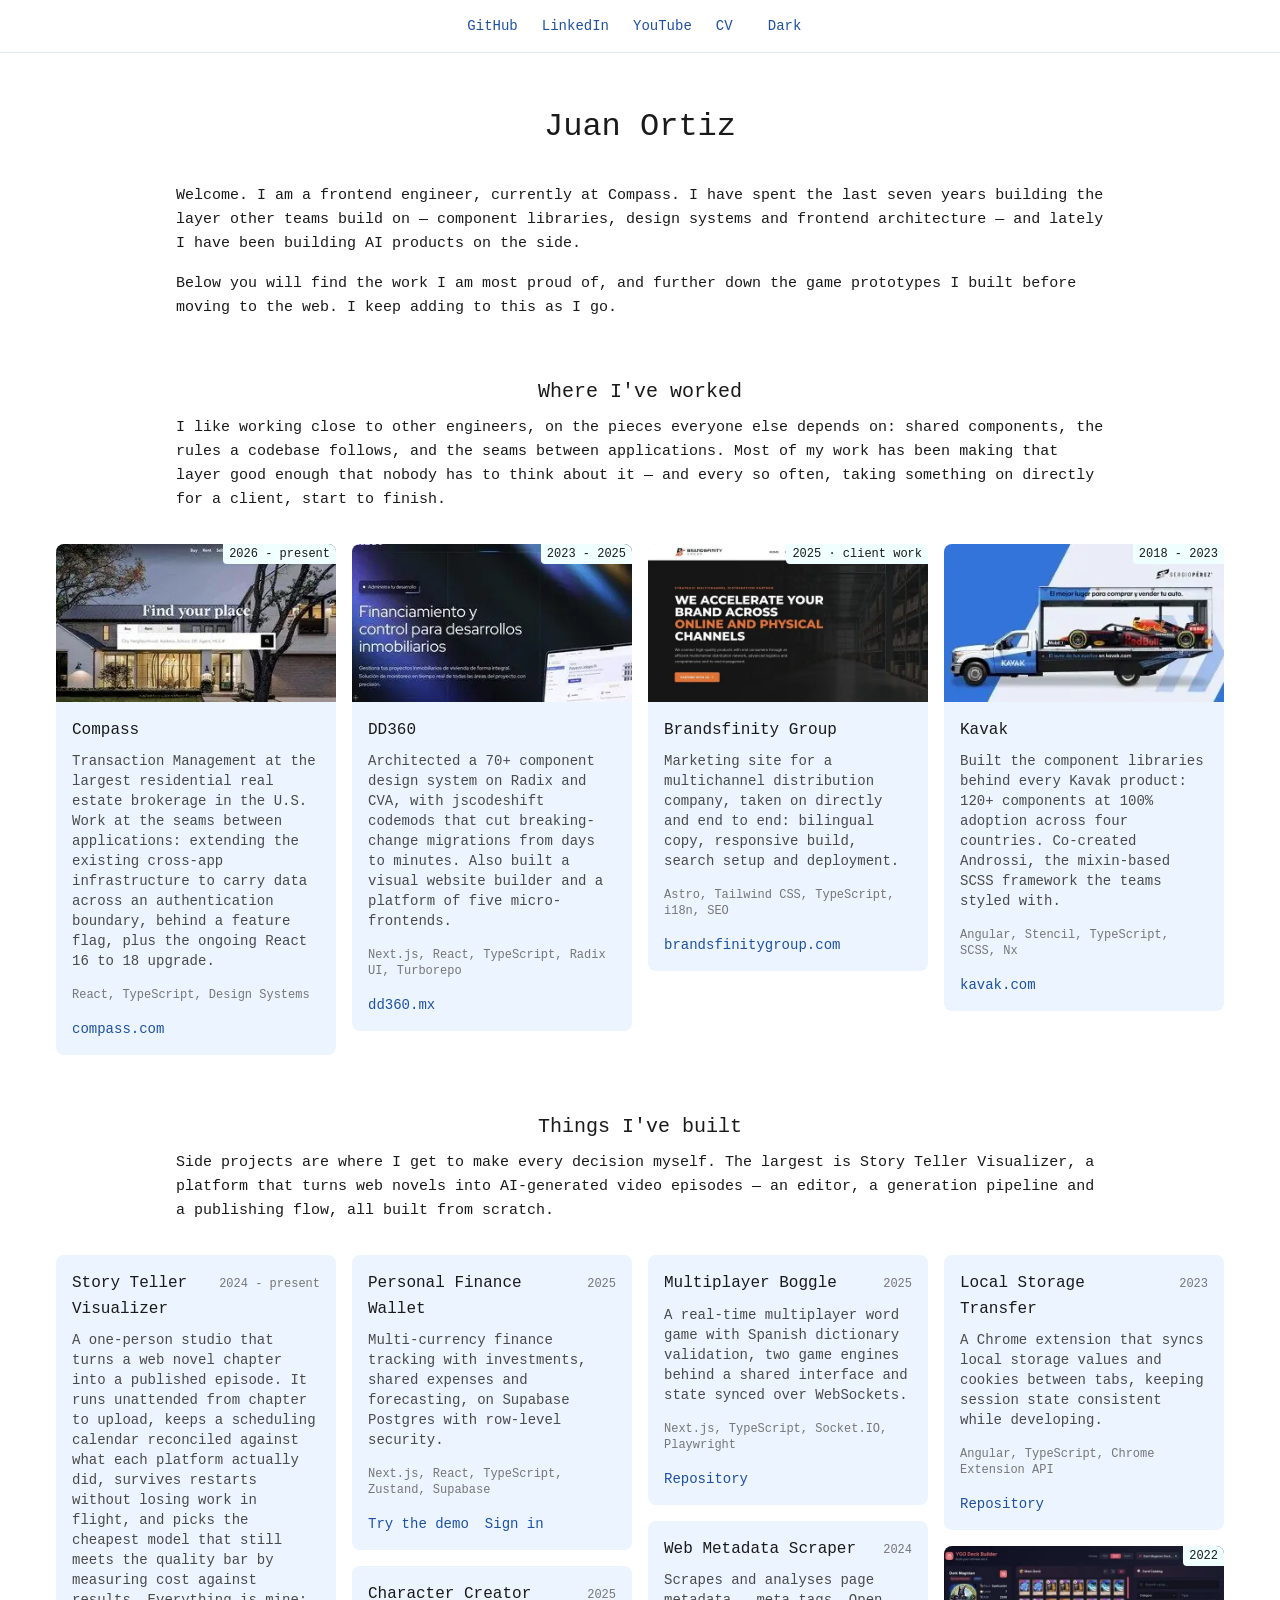
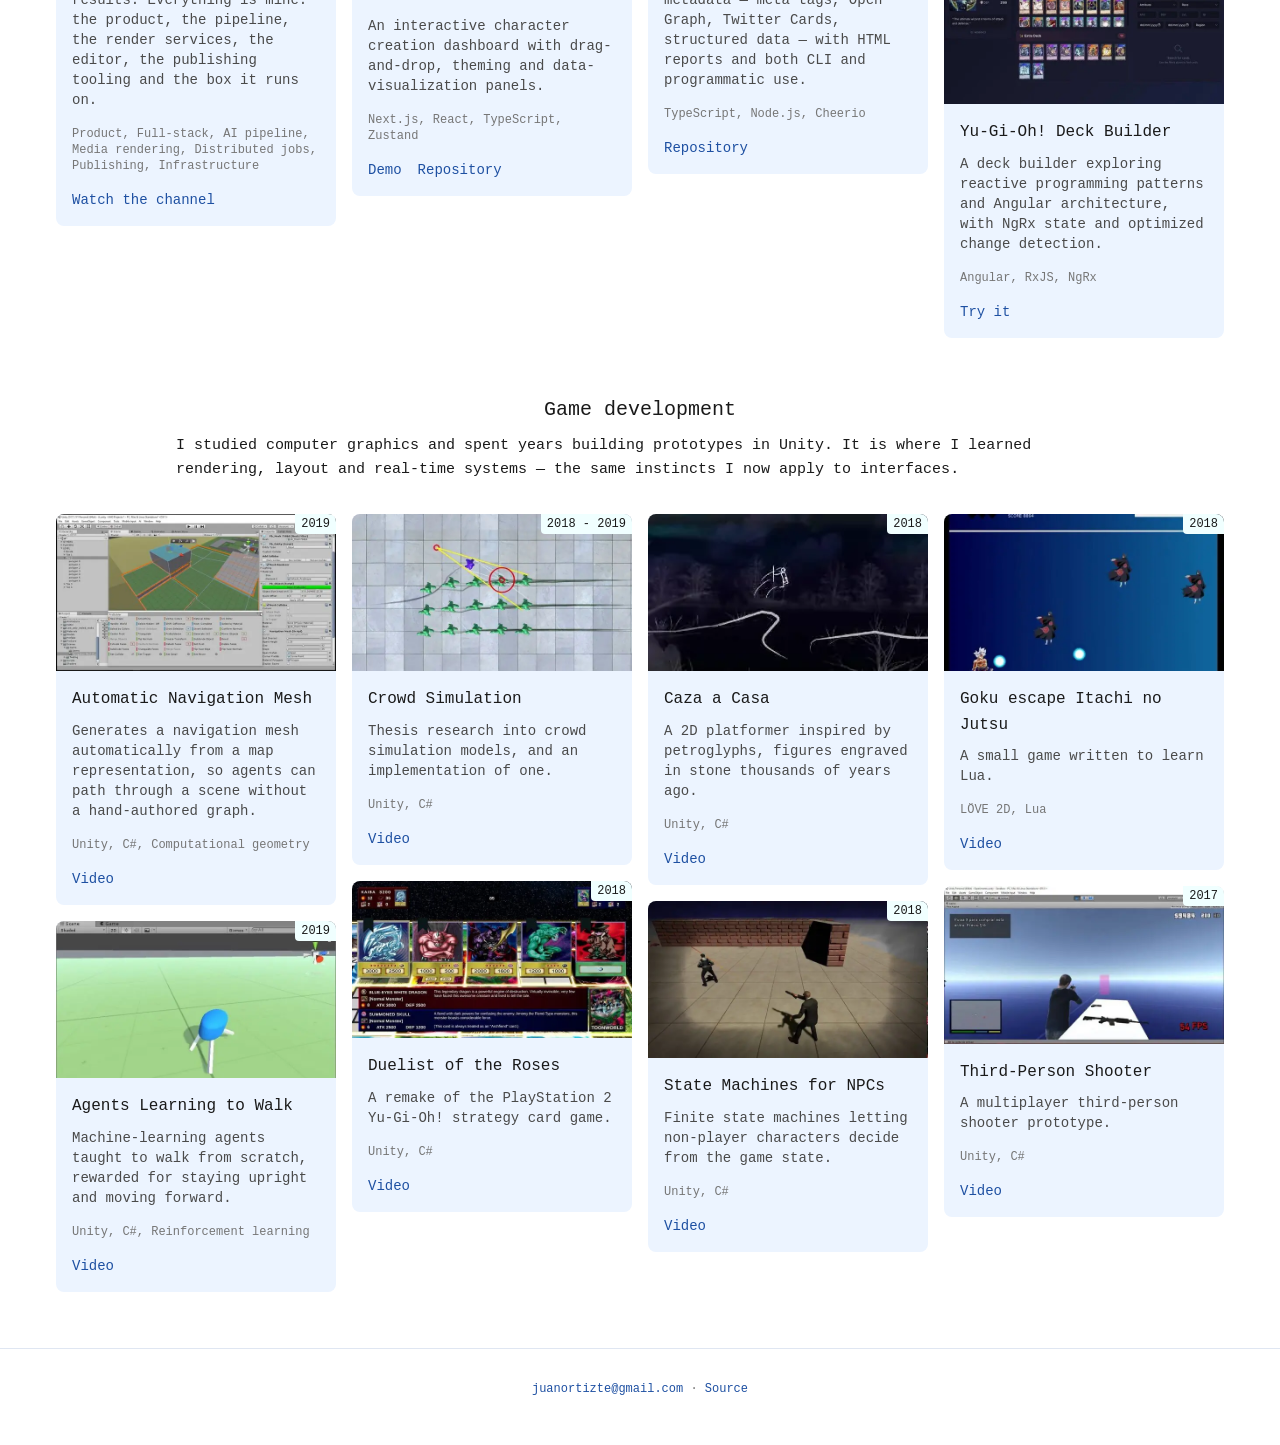
==== commit 29cd028a: "chore: publish merged work section" ====
--- a/index.html
+++ b/index.html
@@ -1,8 +1,8 @@
-<!DOCTYPE html><!--X76Khg4BYE9J3Z_iLzs5_--><html lang="en"><head><meta charSet="utf-8"/><meta name="viewport" content="width=device-width, initial-scale=1"/><link rel="stylesheet" href="/_next/static/css/8a3499827d942b8a.css" data-precedence="next"/><link rel="preload" as="script" fetchPriority="low" href="/_next/static/chunks/webpack-f04f1cba00776f89.js"/><script src="/_next/static/chunks/2c3511fe-b97f9a252b8cd05c.js" async=""></script><script src="/_next/static/chunks/516-aec20a03f6e17656.js" async=""></script><script src="/_next/static/chunks/main-app-eb901e12eb4a73d4.js" async=""></script><script src="/_next/static/chunks/app/page-612c66c7a4fa6661.js" async=""></script><meta name="theme-color" media="(prefers-color-scheme: light)" content="#ffffff"/><meta name="theme-color" media="(prefers-color-scheme: dark)" content="#10131a"/><title>Juan Ortiz — Senior Frontend Engineer</title><meta name="description" content="Frontend engineer. Design systems, frontend architecture, and lately AI products."/><meta name="application-name" content="Juan Ortiz — Portfolio"/><link rel="author" href="https://github.com/02900"/><meta name="author" content="Juan Ortiz"/><meta name="keywords" content="Juan Ortiz,Frontend Engineer,React,Next.js,TypeScript,Design Systems,Micro-frontends"/><meta name="creator" content="Juan Ortiz"/><meta name="publisher" content="Juan Ortiz"/><meta name="robots" content="index, follow"/><meta name="googlebot" content="index, follow, max-image-preview:large, max-snippet:-1"/><meta name="category" content="technology"/><link rel="canonical" href="https://02900.github.io/"/><meta property="og:title" content="Juan Ortiz — Senior Frontend Engineer"/><meta property="og:description" content="Frontend engineer. Design systems, frontend architecture, and lately AI products."/><meta property="og:url" content="https://02900.github.io/"/><meta property="og:site_name" content="Juan Ortiz · Portfolio"/><meta property="og:type" content="website"/><meta name="twitter:card" content="summary_large_image"/><meta name="twitter:title" content="Juan Ortiz — Senior Frontend Engineer"/><meta name="twitter:description" content="Frontend engineer. Design systems, frontend architecture, and lately AI products."/><link rel="icon" href="/favicon.ico"/><script>
+<!DOCTYPE html><!--30QQuFI8SKqOOcYqSgx7V--><html lang="en"><head><meta charSet="utf-8"/><meta name="viewport" content="width=device-width, initial-scale=1"/><link rel="stylesheet" href="/_next/static/css/8a3499827d942b8a.css" data-precedence="next"/><link rel="preload" as="script" fetchPriority="low" href="/_next/static/chunks/webpack-f04f1cba00776f89.js"/><script src="/_next/static/chunks/2c3511fe-b97f9a252b8cd05c.js" async=""></script><script src="/_next/static/chunks/516-aec20a03f6e17656.js" async=""></script><script src="/_next/static/chunks/main-app-eb901e12eb4a73d4.js" async=""></script><script src="/_next/static/chunks/app/page-612c66c7a4fa6661.js" async=""></script><meta name="theme-color" media="(prefers-color-scheme: light)" content="#ffffff"/><meta name="theme-color" media="(prefers-color-scheme: dark)" content="#10131a"/><title>Juan Ortiz — Senior Frontend Engineer</title><meta name="description" content="Frontend engineer. Design systems, frontend architecture, and lately AI products."/><meta name="application-name" content="Juan Ortiz — Portfolio"/><link rel="author" href="https://github.com/02900"/><meta name="author" content="Juan Ortiz"/><meta name="keywords" content="Juan Ortiz,Frontend Engineer,React,Next.js,TypeScript,Design Systems,Micro-frontends"/><meta name="creator" content="Juan Ortiz"/><meta name="publisher" content="Juan Ortiz"/><meta name="robots" content="index, follow"/><meta name="googlebot" content="index, follow, max-image-preview:large, max-snippet:-1"/><meta name="category" content="technology"/><link rel="canonical" href="https://02900.github.io/"/><meta property="og:title" content="Juan Ortiz — Senior Frontend Engineer"/><meta property="og:description" content="Frontend engineer. Design systems, frontend architecture, and lately AI products."/><meta property="og:url" content="https://02900.github.io/"/><meta property="og:site_name" content="Juan Ortiz · Portfolio"/><meta property="og:type" content="website"/><meta name="twitter:card" content="summary_large_image"/><meta name="twitter:title" content="Juan Ortiz — Senior Frontend Engineer"/><meta name="twitter:description" content="Frontend engineer. Design systems, frontend architecture, and lately AI products."/><link rel="icon" href="/favicon.ico"/><script>
 (function () {
   try {
     var t = localStorage.getItem('theme');
     if (t === 'dark' || t === 'light') document.documentElement.setAttribute('data-theme', t);
   } catch (e) {}
 })();
-</script><script type="application/ld+json">{"@context":"https://schema.org","@type":"Person","name":"Juan Ortiz","jobTitle":"Senior Frontend Engineer","email":"mailto:juanortizte@gmail.com","url":"https://02900.github.io","sameAs":["https://github.com/02900","https://www.linkedin.com/in/juanortizte/","https://www.youtube.com/@IsekaiWorlds-ES"]}</script><script src="/_next/static/chunks/polyfills-42372ed130431b0a.js" noModule=""></script></head><body><div hidden=""><!--$--><!--/$--></div><a href="#main" class="sr-only focus:not-sr-only focus:absolute focus:left-4 focus:top-4 focus:z-50 focus:bg-white focus:px-3 focus:py-2">Skip to content</a><nav class="flex flex-wrap justify-center gap-x-6 gap-y-1 px-4 py-4 text-sm" style="border-bottom:1px solid var(--line)" aria-label="Links"><a href="https://github.com/02900" target="_blank" rel="noreferrer">GitHub</a><a href="https://www.linkedin.com/in/juanortizte/" target="_blank" rel="noreferrer">LinkedIn</a><a href="https://www.youtube.com/@IsekaiWorlds-ES" target="_blank" rel="noreferrer">YouTube</a><a href="/assets/cv.pdf" target="_blank" rel="noreferrer">CV</a><button type="button" aria-label="Switch to dark theme" class="cursor-pointer bg-transparent p-0 text-sm underline-offset-4 hover:underline" style="color:var(--link);font:inherit;min-width:3.5rem"> </button></nav><main id="main" class="mx-auto max-w-[1440px] pt-12"><div class="mx-auto mb-14 max-w-[960px] px-4"><h1 class="text-center">Juan Ortiz</h1><p>Welcome. I am a frontend engineer, currently at Compass. I have spent the last seven years building the layer other teams build on — component libraries, design systems and frontend architecture — and lately I have been building AI products on the side.</p><p>Below you will find the work I am most proud of, and further down the game prototypes I built before moving to the web. I keep adding to this as I go.</p></div><section id="work" class="mb-14 scroll-mt-20"><div class="mx-auto mb-8 max-w-[960px] px-4"><h2 class="text-center">Where I&#x27;ve worked</h2><p>I like working close to other engineers, on the pieces everyone else depends on: shared components, the rules a codebase follows, and the seams between applications. Most of my work has been making that layer good enough that nobody has to think about it.</p></div><div class="mx-auto max-w-[1200px] columns-[17rem] gap-4 px-4"><article class="mb-4 flex w-full break-inside-avoid flex-col overflow-hidden rounded-lg transition-colors" style="background:var(--card)"><div class="relative"><picture><source type="image/webp" srcSet="/assets/frontend/compass.webp"/><img src="/assets/frontend/compass.jpg" alt="Compass" width="640" height="360" loading="lazy" decoding="async" draggable="false" class="block aspect-video w-full object-cover"/></picture><span class="absolute right-0 top-0 rounded-bl px-1.5 py-0.5 text-xs" style="background:var(--badge);color:var(--badge-ink)">2026 - present</span></div><div class="flex flex-1 flex-col p-4"><div class="mb-2 flex items-baseline justify-between gap-2"><h3>Compass</h3></div><p class="text-sm" style="color:var(--ink-soft)">Transaction Management at the largest residential real estate brokerage in the U.S. Work at the seams between applications: extending the existing cross-app infrastructure to carry data across an authentication boundary, behind a feature flag, plus the ongoing React 16 to 18 upgrade.</p><div class="mt-auto"><p class="mb-0 text-xs" style="color:var(--ink-faint)">React, TypeScript, Design Systems</p><div class="mt-3 flex flex-wrap gap-x-4 gap-y-1 text-sm"><a href="https://www.compass.com/" target="_blank" rel="noreferrer">compass.com</a></div></div></div></article><article class="mb-4 flex w-full break-inside-avoid flex-col overflow-hidden rounded-lg transition-colors" style="background:var(--card)"><div class="relative"><picture><source type="image/webp" srcSet="/assets/frontend/dd360.webp"/><img src="/assets/frontend/dd360.jpg" alt="DD360" width="640" height="360" loading="lazy" decoding="async" draggable="false" class="block aspect-video w-full object-cover"/></picture><span class="absolute right-0 top-0 rounded-bl px-1.5 py-0.5 text-xs" style="background:var(--badge);color:var(--badge-ink)">2023 - 2025</span></div><div class="flex flex-1 flex-col p-4"><div class="mb-2 flex items-baseline justify-between gap-2"><h3>DD360</h3></div><p class="text-sm" style="color:var(--ink-soft)">Architected a 70+ component design system on Radix and CVA, with jscodeshift codemods that cut breaking-change migrations from days to minutes. Also built a visual website builder and a platform of five micro-frontends.</p><div class="mt-auto"><p class="mb-0 text-xs" style="color:var(--ink-faint)">Next.js, React, TypeScript, Radix UI, Turborepo</p><div class="mt-3 flex flex-wrap gap-x-4 gap-y-1 text-sm"><a href="https://dd360.mx/" target="_blank" rel="noreferrer">dd360.mx</a></div></div></div></article><article class="mb-4 flex w-full break-inside-avoid flex-col overflow-hidden rounded-lg transition-colors" style="background:var(--card)"><div class="relative"><picture><source type="image/webp" srcSet="/assets/frontend/kavak.webp"/><img src="/assets/frontend/kavak.jpg" alt="Kavak" width="640" height="360" loading="lazy" decoding="async" draggable="false" class="block aspect-video w-full object-cover"/></picture><span class="absolute right-0 top-0 rounded-bl px-1.5 py-0.5 text-xs" style="background:var(--badge);color:var(--badge-ink)">2018 - 2023</span></div><div class="flex flex-1 flex-col p-4"><div class="mb-2 flex items-baseline justify-between gap-2"><h3>Kavak</h3></div><p class="text-sm" style="color:var(--ink-soft)">Built the component libraries behind every Kavak product: 120+ components at 100% adoption across four countries. Co-created Androssi, the mixin-based SCSS framework the teams styled with.</p><div class="mt-auto"><p class="mb-0 text-xs" style="color:var(--ink-faint)">Angular, Stencil, TypeScript, SCSS, Nx</p><div class="mt-3 flex flex-wrap gap-x-4 gap-y-1 text-sm"><a href="https://www.kavak.com/" target="_blank" rel="noreferrer">kavak.com</a></div></div></div></article></div></section><section id="clients" class="mb-14 scroll-mt-20"><div class="mx-auto mb-8 max-w-[960px] px-4"><h2 class="text-center">Client work</h2><p>Work I took on directly for a client, start to finish: the design, the build and everything around it — copy in two languages, search setup and deployment.</p></div><div class="mx-auto max-w-[1200px] columns-[17rem] gap-4 px-4"><article class="mb-4 flex w-full break-inside-avoid flex-col overflow-hidden rounded-lg transition-colors" style="background:var(--card)"><div class="relative"><picture><source type="image/webp" srcSet="/assets/frontend/brandsfinity.webp"/><img src="/assets/frontend/brandsfinity.jpg" alt="Brandsfinity Group" width="640" height="360" loading="lazy" decoding="async" draggable="false" class="block aspect-video w-full object-cover"/></picture><span class="absolute right-0 top-0 rounded-bl px-1.5 py-0.5 text-xs" style="background:var(--badge);color:var(--badge-ink)">2025</span></div><div class="flex flex-1 flex-col p-4"><div class="mb-2 flex items-baseline justify-between gap-2"><h3>Brandsfinity Group</h3></div><p class="text-sm" style="color:var(--ink-soft)">Marketing site for a multichannel distribution company: bilingual, responsive, and built for search — sitemap, canonical URLs and responsive image sets throughout.</p><div class="mt-auto"><p class="mb-0 text-xs" style="color:var(--ink-faint)">Astro, Tailwind CSS, TypeScript, i18n, SEO</p><div class="mt-3 flex flex-wrap gap-x-4 gap-y-1 text-sm"><a href="https://www.brandsfinitygroup.com/" target="_blank" rel="noreferrer">brandsfinitygroup.com</a></div></div></div></article></div></section><section id="projects" class="mb-14 scroll-mt-20"><div class="mx-auto mb-8 max-w-[960px] px-4"><h2 class="text-center">Things I&#x27;ve built</h2><p>Side projects are where I get to make every decision myself. The largest is Story Teller Visualizer, a platform that turns web novels into AI-generated video episodes — an editor, a generation pipeline and a publishing flow, all built from scratch.</p></div><div class="mx-auto max-w-[1200px] columns-[17rem] gap-4 px-4"><article class="mb-4 flex w-full break-inside-avoid flex-col overflow-hidden rounded-lg transition-colors" style="background:var(--card)"><div class="flex flex-1 flex-col p-4"><div class="mb-2 flex items-baseline justify-between gap-2"><h3>Story Teller Visualizer</h3><span class="shrink-0 text-xs" style="color:var(--ink-faint)">2024 - present</span></div><p class="text-sm" style="color:var(--ink-soft)">A one-person studio that turns a web novel chapter into a published episode. It runs unattended from chapter to upload, keeps a scheduling calendar reconciled against what each platform actually did, survives restarts without losing work in flight, and picks the cheapest model that still meets the quality bar by measuring cost against results. Everything is mine: the product, the pipeline, the render services, the editor, the publishing tooling and the box it runs on.</p><div class="mt-auto"><p class="mb-0 text-xs" style="color:var(--ink-faint)">Product, Full-stack, AI pipeline, Media rendering, Distributed jobs, Publishing, Infrastructure</p><div class="mt-3 flex flex-wrap gap-x-4 gap-y-1 text-sm"><a href="https://www.youtube.com/@IsekaiWorlds-ES" target="_blank" rel="noreferrer">Watch the channel</a></div></div></div></article><article class="mb-4 flex w-full break-inside-avoid flex-col overflow-hidden rounded-lg transition-colors" style="background:var(--card)"><div class="flex flex-1 flex-col p-4"><div class="mb-2 flex items-baseline justify-between gap-2"><h3>Personal Finance Wallet</h3><span class="shrink-0 text-xs" style="color:var(--ink-faint)">2025</span></div><p class="text-sm" style="color:var(--ink-soft)">Multi-currency finance tracking with investments, shared expenses and forecasting, on Supabase Postgres with row-level security.</p><div class="mt-auto"><p class="mb-0 text-xs" style="color:var(--ink-faint)">Next.js, React, TypeScript, Zustand, Supabase</p><div class="mt-3 flex flex-wrap gap-x-4 gap-y-1 text-sm"><a href="https://finance-wallet-one.vercel.app/demo" target="_blank" rel="noreferrer">Try the demo</a><a href="https://finance-wallet-one.vercel.app" target="_blank" rel="noreferrer">Sign in</a></div></div></div></article><article class="mb-4 flex w-full break-inside-avoid flex-col overflow-hidden rounded-lg transition-colors" style="background:var(--card)"><div class="flex flex-1 flex-col p-4"><div class="mb-2 flex items-baseline justify-between gap-2"><h3>Character Creator</h3><span class="shrink-0 text-xs" style="color:var(--ink-faint)">2025</span></div><p class="text-sm" style="color:var(--ink-soft)">An interactive character creation dashboard with drag-and-drop, theming and data-visualization panels.</p><div class="mt-auto"><p class="mb-0 text-xs" style="color:var(--ink-faint)">Next.js, React, TypeScript, Zustand</p><div class="mt-3 flex flex-wrap gap-x-4 gap-y-1 text-sm"><a href="https://character-creator-nine.vercel.app" target="_blank" rel="noreferrer">Demo</a><a href="https://github.com/02900/character-creator" target="_blank" rel="noreferrer">Repository</a></div></div></div></article><article class="mb-4 flex w-full break-inside-avoid flex-col overflow-hidden rounded-lg transition-colors" style="background:var(--card)"><div class="flex flex-1 flex-col p-4"><div class="mb-2 flex items-baseline justify-between gap-2"><h3>Multiplayer Boggle</h3><span class="shrink-0 text-xs" style="color:var(--ink-faint)">2025</span></div><p class="text-sm" style="color:var(--ink-soft)">A real-time multiplayer word game with Spanish dictionary validation, two game engines behind a shared interface and state synced over WebSockets.</p><div class="mt-auto"><p class="mb-0 text-xs" style="color:var(--ink-faint)">Next.js, TypeScript, Socket.IO, Playwright</p><div class="mt-3 flex flex-wrap gap-x-4 gap-y-1 text-sm"><a href="https://github.com/02900/boggle" target="_blank" rel="noreferrer">Repository</a></div></div></div></article><article class="mb-4 flex w-full break-inside-avoid flex-col overflow-hidden rounded-lg transition-colors" style="background:var(--card)"><div class="flex flex-1 flex-col p-4"><div class="mb-2 flex items-baseline justify-between gap-2"><h3>Web Metadata Scraper</h3><span class="shrink-0 text-xs" style="color:var(--ink-faint)">2024</span></div><p class="text-sm" style="color:var(--ink-soft)">Scrapes and analyses page metadata — meta tags, Open Graph, Twitter Cards, structured data — with HTML reports and both CLI and programmatic use.</p><div class="mt-auto"><p class="mb-0 text-xs" style="color:var(--ink-faint)">TypeScript, Node.js, Cheerio</p><div class="mt-3 flex flex-wrap gap-x-4 gap-y-1 text-sm"><a href="https://github.com/02900/Web-Metadata-Scraper" target="_blank" rel="noreferrer">Repository</a></div></div></div></article><article class="mb-4 flex w-full break-inside-avoid flex-col overflow-hidden rounded-lg transition-colors" style="background:var(--card)"><div class="flex flex-1 flex-col p-4"><div class="mb-2 flex items-baseline justify-between gap-2"><h3>Local Storage Transfer</h3><span class="shrink-0 text-xs" style="color:var(--ink-faint)">2023</span></div><p class="text-sm" style="color:var(--ink-soft)">A Chrome extension that syncs local storage values and cookies between tabs, keeping session state consistent while developing.</p><div class="mt-auto"><p class="mb-0 text-xs" style="color:var(--ink-faint)">Angular, TypeScript, Chrome Extension API</p><div class="mt-3 flex flex-wrap gap-x-4 gap-y-1 text-sm"><a href="https://github.com/02900/ce-copy-local-storage" target="_blank" rel="noreferrer">Repository</a></div></div></div></article><article class="mb-4 flex w-full break-inside-avoid flex-col overflow-hidden rounded-lg transition-colors" style="background:var(--card)"><div class="relative"><picture><source type="image/webp" srcSet="/assets/frontend/deck-builder.webp"/><img src="/assets/frontend/deck-builder.jpg" alt="Yu-Gi-Oh! Deck Builder" width="640" height="360" loading="lazy" decoding="async" draggable="false" class="block aspect-video w-full object-cover"/></picture><span class="absolute right-0 top-0 rounded-bl px-1.5 py-0.5 text-xs" style="background:var(--badge);color:var(--badge-ink)">2022</span></div><div class="flex flex-1 flex-col p-4"><div class="mb-2 flex items-baseline justify-between gap-2"><h3>Yu-Gi-Oh! Deck Builder</h3></div><p class="text-sm" style="color:var(--ink-soft)">A deck builder exploring reactive programming patterns and Angular architecture, with NgRx state and optimized change detection.</p><div class="mt-auto"><p class="mb-0 text-xs" style="color:var(--ink-faint)">Angular, RxJS, NgRx</p><div class="mt-3 flex flex-wrap gap-x-4 gap-y-1 text-sm"><a href="https://02900.github.io/ygo-deck-builder/" target="_blank" rel="noreferrer">Try it</a></div></div></div></article></div></section><section id="games" class="mb-14 scroll-mt-20"><div class="mx-auto mb-8 max-w-[960px] px-4"><h2 class="text-center">Game development</h2><p>I studied computer graphics and spent years building prototypes in Unity. It is where I learned rendering, layout and real-time systems — the same instincts I now apply to interfaces.</p></div><div class="mx-auto max-w-[1200px] columns-[17rem] gap-4 px-4"><article class="mb-4 flex w-full break-inside-avoid flex-col overflow-hidden rounded-lg transition-colors" style="background:var(--card)"><div class="relative"><picture><source type="image/webp" srcSet="/assets/vg/navmesh.webp"/><img src="/assets/vg/navmesh.jpg" alt="Automatic Navigation Mesh" width="640" height="360" loading="lazy" decoding="async" draggable="false" class="block aspect-video w-full object-cover"/></picture><span class="absolute right-0 top-0 rounded-bl px-1.5 py-0.5 text-xs" style="background:var(--badge);color:var(--badge-ink)">2019</span></div><div class="flex flex-1 flex-col p-4"><div class="mb-2 flex items-baseline justify-between gap-2"><h3>Automatic Navigation Mesh</h3></div><p class="text-sm" style="color:var(--ink-soft)">Generates a navigation mesh automatically from a map representation, so agents can path through a scene without a hand-authored graph.</p><div class="mt-auto"><p class="mb-0 text-xs" style="color:var(--ink-faint)">Unity, C#, Computational geometry</p><div class="mt-3 flex flex-wrap gap-x-4 gap-y-1 text-sm"><a href="https://www.youtube.com/watch?v=kCVZcDi-71w" target="_blank" rel="noreferrer">Video</a></div></div></div></article><article class="mb-4 flex w-full break-inside-avoid flex-col overflow-hidden rounded-lg transition-colors" style="background:var(--card)"><div class="relative"><picture><source type="image/webp" srcSet="/assets/vg/aiwalk.webp"/><img src="/assets/vg/aiwalk.jpg" alt="Agents Learning to Walk" width="640" height="360" loading="lazy" decoding="async" draggable="false" class="block aspect-video w-full object-cover"/></picture><span class="absolute right-0 top-0 rounded-bl px-1.5 py-0.5 text-xs" style="background:var(--badge);color:var(--badge-ink)">2019</span></div><div class="flex flex-1 flex-col p-4"><div class="mb-2 flex items-baseline justify-between gap-2"><h3>Agents Learning to Walk</h3></div><p class="text-sm" style="color:var(--ink-soft)">Machine-learning agents taught to walk from scratch, rewarded for staying upright and moving forward.</p><div class="mt-auto"><p class="mb-0 text-xs" style="color:var(--ink-faint)">Unity, C#, Reinforcement learning</p><div class="mt-3 flex flex-wrap gap-x-4 gap-y-1 text-sm"><a href="https://www.youtube.com/watch?v=2hgGaV5XXuo" target="_blank" rel="noreferrer">Video</a></div></div></div></article><article class="mb-4 flex w-full break-inside-avoid flex-col overflow-hidden rounded-lg transition-colors" style="background:var(--card)"><div class="relative"><picture><source type="image/webp" srcSet="/assets/vg/crowd-simulation.webp"/><img src="/assets/vg/crowd-simulation.jpg" alt="Crowd Simulation" width="640" height="360" loading="lazy" decoding="async" draggable="false" class="block aspect-video w-full object-cover"/></picture><span class="absolute right-0 top-0 rounded-bl px-1.5 py-0.5 text-xs" style="background:var(--badge);color:var(--badge-ink)">2018 - 2019</span></div><div class="flex flex-1 flex-col p-4"><div class="mb-2 flex items-baseline justify-between gap-2"><h3>Crowd Simulation</h3></div><p class="text-sm" style="color:var(--ink-soft)">Thesis research into crowd simulation models, and an implementation of one.</p><div class="mt-auto"><p class="mb-0 text-xs" style="color:var(--ink-faint)">Unity, C#</p><div class="mt-3 flex flex-wrap gap-x-4 gap-y-1 text-sm"><a href="https://youtu.be/dblzEx7WnDI" target="_blank" rel="noreferrer">Video</a></div></div></div></article><article class="mb-4 flex w-full break-inside-avoid flex-col overflow-hidden rounded-lg transition-colors" style="background:var(--card)"><div class="relative"><picture><source type="image/webp" srcSet="/assets/vg/ygo.webp"/><img src="/assets/vg/ygo.jpg" alt="Duelist of the Roses" width="640" height="360" loading="lazy" decoding="async" draggable="false" class="block aspect-video w-full object-cover"/></picture><span class="absolute right-0 top-0 rounded-bl px-1.5 py-0.5 text-xs" style="background:var(--badge);color:var(--badge-ink)">2018</span></div><div class="flex flex-1 flex-col p-4"><div class="mb-2 flex items-baseline justify-between gap-2"><h3>Duelist of the Roses</h3></div><p class="text-sm" style="color:var(--ink-soft)">A remake of the PlayStation 2 Yu-Gi-Oh! strategy card game.</p><div class="mt-auto"><p class="mb-0 text-xs" style="color:var(--ink-faint)">Unity, C#</p><div class="mt-3 flex flex-wrap gap-x-4 gap-y-1 text-sm"><a href="https://youtu.be/uUspAGvrGdE" target="_blank" rel="noreferrer">Video</a></div></div></div></article><article class="mb-4 flex w-full break-inside-avoid flex-col overflow-hidden rounded-lg transition-colors" style="background:var(--card)"><div class="relative"><picture><source type="image/webp" srcSet="/assets/vg/caza-a-casa.webp"/><img src="/assets/vg/caza-a-casa.jpg" alt="Caza a Casa" width="640" height="360" loading="lazy" decoding="async" draggable="false" class="block aspect-video w-full object-cover"/></picture><span class="absolute right-0 top-0 rounded-bl px-1.5 py-0.5 text-xs" style="background:var(--badge);color:var(--badge-ink)">2018</span></div><div class="flex flex-1 flex-col p-4"><div class="mb-2 flex items-baseline justify-between gap-2"><h3>Caza a Casa</h3></div><p class="text-sm" style="color:var(--ink-soft)">A 2D platformer inspired by petroglyphs, figures engraved in stone thousands of years ago.</p><div class="mt-auto"><p class="mb-0 text-xs" style="color:var(--ink-faint)">Unity, C#</p><div class="mt-3 flex flex-wrap gap-x-4 gap-y-1 text-sm"><a href="https://www.youtube.com/watch?v=K7vWXWfpdD0" target="_blank" rel="noreferrer">Video</a></div></div></div></article><article class="mb-4 flex w-full break-inside-avoid flex-col overflow-hidden rounded-lg transition-colors" style="background:var(--card)"><div class="relative"><picture><source type="image/webp" srcSet="/assets/vg/ai4vg-3.webp"/><img src="/assets/vg/ai4vg-3.jpg" alt="State Machines for NPCs" width="640" height="360" loading="lazy" decoding="async" draggable="false" class="block aspect-video w-full object-cover"/></picture><span class="absolute right-0 top-0 rounded-bl px-1.5 py-0.5 text-xs" style="background:var(--badge);color:var(--badge-ink)">2018</span></div><div class="flex flex-1 flex-col p-4"><div class="mb-2 flex items-baseline justify-between gap-2"><h3>State Machines for NPCs</h3></div><p class="text-sm" style="color:var(--ink-soft)">Finite state machines letting non-player characters decide from the game state.</p><div class="mt-auto"><p class="mb-0 text-xs" style="color:var(--ink-faint)">Unity, C#</p><div class="mt-3 flex flex-wrap gap-x-4 gap-y-1 text-sm"><a href="https://www.youtube.com/watch?v=NBQ8Mfu8y_c" target="_blank" rel="noreferrer">Video</a></div></div></div></article><article class="mb-4 flex w-full break-inside-avoid flex-col overflow-hidden rounded-lg transition-colors" style="background:var(--card)"><div class="relative"><picture><source type="image/webp" srcSet="/assets/vg/goku-escape-itachi-no-jutsu.webp"/><img src="/assets/vg/goku-escape-itachi-no-jutsu.jpg" alt="Goku escape Itachi no Jutsu" width="640" height="360" loading="lazy" decoding="async" draggable="false" class="block aspect-video w-full object-cover"/></picture><span class="absolute right-0 top-0 rounded-bl px-1.5 py-0.5 text-xs" style="background:var(--badge);color:var(--badge-ink)">2018</span></div><div class="flex flex-1 flex-col p-4"><div class="mb-2 flex items-baseline justify-between gap-2"><h3>Goku escape Itachi no Jutsu</h3></div><p class="text-sm" style="color:var(--ink-soft)">A small game written to learn Lua.</p><div class="mt-auto"><p class="mb-0 text-xs" style="color:var(--ink-faint)">LÖVE 2D, Lua</p><div class="mt-3 flex flex-wrap gap-x-4 gap-y-1 text-sm"><a href="https://youtu.be/Z_l2B_m0t9A" target="_blank" rel="noreferrer">Video</a></div></div></div></article><article class="mb-4 flex w-full break-inside-avoid flex-col overflow-hidden rounded-lg transition-colors" style="background:var(--card)"><div class="relative"><picture><source type="image/webp" srcSet="/assets/vg/tps.webp"/><img src="/assets/vg/tps.jpg" alt="Third-Person Shooter" width="640" height="360" loading="lazy" decoding="async" draggable="false" class="block aspect-video w-full object-cover"/></picture><span class="absolute right-0 top-0 rounded-bl px-1.5 py-0.5 text-xs" style="background:var(--badge);color:var(--badge-ink)">2017</span></div><div class="flex flex-1 flex-col p-4"><div class="mb-2 flex items-baseline justify-between gap-2"><h3>Third-Person Shooter</h3></div><p class="text-sm" style="color:var(--ink-soft)">A multiplayer third-person shooter prototype.</p><div class="mt-auto"><p class="mb-0 text-xs" style="color:var(--ink-faint)">Unity, C#</p><div class="mt-3 flex flex-wrap gap-x-4 gap-y-1 text-sm"><a href="https://www.youtube.com/watch?v=3qoVqg6spMU" target="_blank" rel="noreferrer">Video</a></div></div></div></article></div></section></main><footer class="mt-4 px-4 py-8 text-center text-xs" style="border-top:1px solid var(--line);color:var(--ink-faint)"><p class="mb-0"><a href="mailto:juanortizte@gmail.com">juanortizte@gmail.com</a> · <a href="https://github.com/02900/portfolio" target="_blank" rel="noreferrer">Source</a></p></footer><!--$--><!--/$--><script src="/_next/static/chunks/webpack-f04f1cba00776f89.js" id="_R_" async=""></script><script>(self.__next_f=self.__next_f||[]).push([0])</script><script>self.__next_f.push([1,"1:\"$Sreact.fragment\"\n2:I[9251,[],\"\"]\n3:I[3663,[],\"\"]\n4:I[817,[\"974\",\"static/chunks/app/page-612c66c7a4fa6661.js\"],\"default\"]\ne:I[5721,[],\"\"]\n:HL[\"/_next/static/css/8a3499827d942b8a.css\",\"style\"]\n"])</script><script>self.__next_f.push([1,"0:{\"P\":null,\"b\":\"X76Khg4BYE9J3Z-iLzs5_\",\"p\":\"\",\"c\":[\"\",\"\"],\"i\":false,\"f\":[[[\"\",{\"children\":[\"__PAGE__\",{}]},\"$undefined\",\"$undefined\",true],[\"\",[\"$\",\"$1\",\"c\",{\"children\":[[[\"$\",\"link\",\"0\",{\"rel\":\"stylesheet\",\"href\":\"/_next/static/css/8a3499827d942b8a.css\",\"precedence\":\"next\",\"crossOrigin\":\"$undefined\",\"nonce\":\"$undefined\"}]],[\"$\",\"html\",null,{\"lang\":\"en\",\"suppressHydrationWarning\":true,\"children\":[[\"$\",\"head\",null,{\"children\":[[\"$\",\"script\",null,{\"dangerouslySetInnerHTML\":{\"__html\":\"\\n(function () {\\n  try {\\n    var t = localStorage.getItem('theme');\\n    if (t === 'dark' || t === 'light') document.documentElement.setAttribute('data-theme', t);\\n  } catch (e) {}\\n})();\\n\"}}],[\"$\",\"script\",null,{\"type\":\"application/ld+json\",\"dangerouslySetInnerHTML\":{\"__html\":\"{\\\"@context\\\":\\\"https://schema.org\\\",\\\"@type\\\":\\\"Person\\\",\\\"name\\\":\\\"Juan Ortiz\\\",\\\"jobTitle\\\":\\\"Senior Frontend Engineer\\\",\\\"email\\\":\\\"mailto:juanortizte@gmail.com\\\",\\\"url\\\":\\\"https://02900.github.io\\\",\\\"sameAs\\\":[\\\"https://github.com/02900\\\",\\\"https://www.linkedin.com/in/juanortizte/\\\",\\\"https://www.youtube.com/@IsekaiWorlds-ES\\\"]}\"}}]]}],[\"$\",\"body\",null,{\"children\":[\"$\",\"$L2\",null,{\"parallelRouterKey\":\"children\",\"error\":\"$undefined\",\"errorStyles\":\"$undefined\",\"errorScripts\":\"$undefined\",\"template\":[\"$\",\"$L3\",null,{}],\"templateStyles\":\"$undefined\",\"templateScripts\":\"$undefined\",\"notFound\":[[[\"$\",\"title\",null,{\"children\":\"404: This page could not be found.\"}],[\"$\",\"div\",null,{\"style\":{\"fontFamily\":\"system-ui,\\\"Segoe UI\\\",Roboto,Helvetica,Arial,sans-serif,\\\"Apple Color Emoji\\\",\\\"Segoe UI Emoji\\\"\",\"height\":\"100vh\",\"textAlign\":\"center\",\"display\":\"flex\",\"flexDirection\":\"column\",\"alignItems\":\"center\",\"justifyContent\":\"center\"},\"children\":[\"$\",\"div\",null,{\"children\":[[\"$\",\"style\",null,{\"dangerouslySetInnerHTML\":{\"__html\":\"body{color:#000;background:#fff;margin:0}.next-error-h1{border-right:1px solid rgba(0,0,0,.3)}@media (prefers-color-scheme:dark){body{color:#fff;background:#000}.next-error-h1{border-right:1px solid rgba(255,255,255,.3)}}\"}}],[\"$\",\"h1\",null,{\"className\":\"next-error-h1\",\"style\":{\"display\":\"inline-block\",\"margin\":\"0 20px 0 0\",\"padding\":\"0 23px 0 0\",\"fontSize\":24,\"fontWeight\":500,\"verticalAlign\":\"top\",\"lineHeight\":\"49px\"},\"children\":404}],[\"$\",\"div\",null,{\"style\":{\"display\":\"inline-block\"},\"children\":[\"$\",\"h2\",null,{\"style\":{\"fontSize\":14,\"fontWeight\":400,\"lineHeight\":\"49px\",\"margin\":0},\"children\":\"This page could not be found.\"}]}]]}]}]],[]],\"forbidden\":\"$undefined\",\"unauthorized\":\"$undefined\"}]}]]}]]}],{\"children\":[\"__PAGE__\",[\"$\",\"$1\",\"c\",{\"children\":[[[\"$\",\"a\",null,{\"href\":\"#main\",\"className\":\"sr-only focus:not-sr-only focus:absolute focus:left-4 focus:top-4 focus:z-50 focus:bg-white focus:px-3 focus:py-2\",\"children\":\"Skip to content\"}],[\"$\",\"nav\",null,{\"className\":\"flex flex-wrap justify-center gap-x-6 gap-y-1 px-4 py-4 text-sm\",\"style\":{\"borderBottom\":\"1px solid var(--line)\"},\"aria-label\":\"Links\",\"children\":[[[\"$\",\"a\",\"https://github.com/02900\",{\"href\":\"https://github.com/02900\",\"target\":\"_blank\",\"rel\":\"noreferrer\",\"children\":\"GitHub\"}],[\"$\",\"a\",\"https://www.linkedin.com/in/juanortizte/\",{\"href\":\"https://www.linkedin.com/in/juanortizte/\",\"target\":\"_blank\",\"rel\":\"noreferrer\",\"children\":\"LinkedIn\"}],[\"$\",\"a\",\"https://www.youtube.com/@IsekaiWorlds-ES\",{\"href\":\"https://www.youtube.com/@IsekaiWorlds-ES\",\"target\":\"_blank\",\"rel\":\"noreferrer\",\"children\":\"YouTube\"}],[\"$\",\"a\",\"/assets/cv.pdf\",{\"href\":\"/assets/cv.pdf\",\"target\":\"_blank\",\"rel\":\"noreferrer\",\"children\":\"CV\"}]],[\"$\",\"$L4\",null,{}]]}],[\"$\",\"main\",null,{\"id\":\"main\",\"className\":\"mx-auto max-w-[1440px] pt-12\",\"children\":[[\"$\",\"div\",null,{\"className\":\"mx-auto mb-14 max-w-[960px] px-4\",\"children\":[[\"$\",\"h1\",null,{\"className\":\"text-center\",\"children\":\"Juan Ortiz\"}],[\"$\",\"p\",null,{\"children\":\"Welcome. I am a frontend engineer, currently at Compass. I have spent the last seven years building the layer other teams build on — component libraries, design systems and frontend architecture — and lately I have been building AI products on the side.\"}],[\"$\",\"p\",null,{\"children\":\"Below you will find the work I am most proud of, and further down the game prototypes I built before moving to the web. I keep adding to this as I go.\"}]]}],[\"$\",\"section\",null,{\"id\":\"work\",\"className\":\"mb-14 scroll-mt-20\",\"children\":[[\"$\",\"div\",null,{\"className\":\"mx-auto mb-8 max-w-[960px] px-4\",\"children\":[\"$L5\",\"$L6\"]}],\"$L7\"]}],\"$L8\",\"$L9\",\"$La\"]}],\"$Lb\"],null,\"$Lc\"]}],{},null,false]},null,false],\"$Ld\",false]],\"m\":\"$undefined\",\"G\":[\"$e\",[]],\"s\":false,\"S\":true}\n"])</script><script>self.__next_f.push([1,"1f:I[8170,[],\"OutletBoundary\"]\n21:I[879,[],\"AsyncMetadataOutlet\"]\n23:I[8170,[],\"ViewportBoundary\"]\n25:I[8170,[],\"MetadataBoundary\"]\n26:\"$Sreact.suspense\"\n5:[\"$\",\"h2\",null,{\"className\":\"text-center\",\"children\":\"Where I've worked\"}]\n6:[\"$\",\"p\",null,{\"children\":\"I like working close to other engineers, on the pieces everyone else depends on: shared components, the rules a codebase follows, and the seams between applications. Most of my work has been making that layer good enough that nobody has to think about it.\"}]\n"])</script><script>self.__next_f.push([1,"7:[\"$\",\"div\",null,{\"className\":\"mx-auto max-w-[1200px] columns-[17rem] gap-4 px-4\",\"children\":[[\"$\",\"article\",\"Compass\",{\"className\":\"mb-4 flex w-full break-inside-avoid flex-col overflow-hidden rounded-lg transition-colors\",\"style\":{\"background\":\"var(--card)\"},\"children\":[[\"$\",\"div\",null,{\"className\":\"relative\",\"children\":[[\"$\",\"picture\",null,{\"children\":[[\"$\",\"source\",null,{\"type\":\"image/webp\",\"srcSet\":\"/assets/frontend/compass.webp\"}],[\"$\",\"img\",null,{\"src\":\"/assets/frontend/compass.jpg\",\"alt\":\"Compass\",\"width\":640,\"height\":360,\"loading\":\"lazy\",\"decoding\":\"async\",\"draggable\":false,\"className\":\"block aspect-video w-full object-cover\"}]]}],[\"$\",\"span\",null,{\"className\":\"absolute right-0 top-0 rounded-bl px-1.5 py-0.5 text-xs\",\"style\":{\"background\":\"var(--badge)\",\"color\":\"var(--badge-ink)\"},\"children\":\"2026 - present\"}]]}],[\"$\",\"div\",null,{\"className\":\"flex flex-1 flex-col p-4\",\"children\":[[\"$\",\"div\",null,{\"className\":\"mb-2 flex items-baseline justify-between gap-2\",\"children\":[[\"$\",\"h3\",null,{\"children\":\"Compass\"}],false]}],[\"$\",\"p\",null,{\"className\":\"text-sm\",\"style\":{\"color\":\"var(--ink-soft)\"},\"children\":\"Transaction Management at the largest residential real estate brokerage in the U.S. Work at the seams between applications: extending the existing cross-app infrastructure to carry data across an authentication boundary, behind a feature flag, plus the ongoing React 16 to 18 upgrade.\"}],[\"$\",\"div\",null,{\"className\":\"mt-auto\",\"children\":[[\"$\",\"p\",null,{\"className\":\"mb-0 text-xs\",\"style\":{\"color\":\"var(--ink-faint)\"},\"children\":\"React, TypeScript, Design Systems\"}],[\"$\",\"div\",null,{\"className\":\"mt-3 flex flex-wrap gap-x-4 gap-y-1 text-sm\",\"children\":[[\"$\",\"a\",\"https://www.compass.com/\",{\"href\":\"https://www.compass.com/\",\"target\":\"_blank\",\"rel\":\"noreferrer\",\"children\":\"compass.com\"}]]}]]}]]}]]}],[\"$\",\"article\",\"DD360\",{\"className\":\"mb-4 flex w-full break-inside-avoid flex-col overflow-hidden rounded-lg transition-colors\",\"style\":{\"background\":\"var(--card)\"},\"children\":[[\"$\",\"div\",null,{\"className\":\"relative\",\"children\":[[\"$\",\"picture\",null,{\"children\":[[\"$\",\"source\",null,{\"type\":\"image/webp\",\"srcSet\":\"/assets/frontend/dd360.webp\"}],[\"$\",\"img\",null,{\"src\":\"/assets/frontend/dd360.jpg\",\"alt\":\"DD360\",\"width\":640,\"height\":360,\"loading\":\"lazy\",\"decoding\":\"async\",\"draggable\":false,\"className\":\"block aspect-video w-full object-cover\"}]]}],[\"$\",\"span\",null,{\"className\":\"absolute right-0 top-0 rounded-bl px-1.5 py-0.5 text-xs\",\"style\":{\"background\":\"var(--badge)\",\"color\":\"var(--badge-ink)\"},\"children\":\"2023 - 2025\"}]]}],[\"$\",\"div\",null,{\"className\":\"flex flex-1 flex-col p-4\",\"children\":[[\"$\",\"div\",null,{\"className\":\"mb-2 flex items-baseline justify-between gap-2\",\"children\":[[\"$\",\"h3\",null,{\"children\":\"DD360\"}],false]}],[\"$\",\"p\",null,{\"className\":\"text-sm\",\"style\":{\"color\":\"var(--ink-soft)\"},\"children\":\"Architected a 70+ component design system on Radix and CVA, with jscodeshift codemods that cut breaking-change migrations from days to minutes. Also built a visual website builder and a platform of five micro-frontends.\"}],[\"$\",\"div\",null,{\"className\":\"mt-auto\",\"children\":[[\"$\",\"p\",null,{\"className\":\"mb-0 text-xs\",\"style\":{\"color\":\"var(--ink-faint)\"},\"children\":\"Next.js, React, TypeScript, Radix UI, Turborepo\"}],[\"$\",\"div\",null,{\"className\":\"mt-3 flex flex-wrap gap-x-4 gap-y-1 text-sm\",\"children\":[[\"$\",\"a\",\"https://dd360.mx/\",{\"href\":\"https://dd360.mx/\",\"target\":\"_blank\",\"rel\":\"noreferrer\",\"children\":\"dd360.mx\"}]]}]]}]]}]]}],[\"$\",\"article\",\"Kavak\",{\"className\":\"mb-4 flex w-full break-inside-avoid flex-col overflow-hidden rounded-lg transition-colors\",\"style\":{\"background\":\"var(--card)\"},\"children\":[[\"$\",\"div\",null,{\"className\":\"relative\",\"children\":[[\"$\",\"picture\",null,{\"children\":[[\"$\",\"source\",null,{\"type\":\"image/webp\",\"srcSet\":\"/assets/frontend/kavak.webp\"}],[\"$\",\"img\",null,{\"src\":\"/assets/frontend/kavak.jpg\",\"alt\":\"Kavak\",\"width\":640,\"height\":360,\"loading\":\"lazy\",\"decoding\":\"async\",\"draggable\":false,\"className\":\"block aspect-video w-full object-cover\"}]]}],[\"$\",\"span\",null,{\"className\":\"absolute right-0 top-0 rounded-bl px-1.5 py-0.5 text-xs\",\"style\":{\"background\":\"var(--badge)\",\"color\":\"var(--badge-ink)\"},\"children\":\"2018 - 2023\"}]]}],[\"$\",\"div\",null,{\"className\":\"flex flex-1 flex-col p-4\",\"children\":[\"$Lf\",\"$L10\",\"$L11\"]}]]}]]}]\n"])</script><script>self.__next_f.push([1,"8:[\"$\",\"section\",null,{\"id\":\"clients\",\"className\":\"mb-14 scroll-mt-20\",\"children\":[[\"$\",\"div\",null,{\"className\":\"mx-auto mb-8 max-w-[960px] px-4\",\"children\":[[\"$\",\"h2\",null,{\"className\":\"text-center\",\"children\":\"Client work\"}],[\"$\",\"p\",null,{\"children\":\"Work I took on directly for a client, start to finish: the design, the build and everything around it — copy in two languages, search setup and deployment.\"}]]}],[\"$\",\"div\",null,{\"className\":\"mx-auto max-w-[1200px] columns-[17rem] gap-4 px-4\",\"children\":[[\"$\",\"article\",\"Brandsfinity Group\",{\"className\":\"mb-4 flex w-full break-inside-avoid flex-col overflow-hidden rounded-lg transition-colors\",\"style\":{\"background\":\"var(--card)\"},\"children\":[[\"$\",\"div\",null,{\"className\":\"relative\",\"children\":[[\"$\",\"picture\",null,{\"children\":[[\"$\",\"source\",null,{\"type\":\"image/webp\",\"srcSet\":\"/assets/frontend/brandsfinity.webp\"}],[\"$\",\"img\",null,{\"src\":\"/assets/frontend/brandsfinity.jpg\",\"alt\":\"Brandsfinity Group\",\"width\":640,\"height\":360,\"loading\":\"lazy\",\"decoding\":\"async\",\"draggable\":false,\"className\":\"block aspect-video w-full object-cover\"}]]}],[\"$\",\"span\",null,{\"className\":\"absolute right-0 top-0 rounded-bl px-1.5 py-0.5 text-xs\",\"style\":{\"background\":\"var(--badge)\",\"color\":\"var(--badge-ink)\"},\"children\":\"2025\"}]]}],[\"$\",\"div\",null,{\"className\":\"flex flex-1 flex-col p-4\",\"children\":[[\"$\",\"div\",null,{\"className\":\"mb-2 flex items-baseline justify-between gap-2\",\"children\":[[\"$\",\"h3\",null,{\"children\":\"Brandsfinity Group\"}],false]}],[\"$\",\"p\",null,{\"className\":\"text-sm\",\"style\":{\"color\":\"var(--ink-soft)\"},\"children\":\"Marketing site for a multichannel distribution company: bilingual, responsive, and built for search — sitemap, canonical URLs and responsive image sets throughout.\"}],[\"$\",\"div\",null,{\"className\":\"mt-auto\",\"children\":[[\"$\",\"p\",null,{\"className\":\"mb-0 text-xs\",\"style\":{\"color\":\"var(--ink-faint)\"},\"children\":\"Astro, Tailwind CSS, TypeScript, i18n, SEO\"}],[\"$\",\"div\",null,{\"className\":\"mt-3 flex flex-wrap gap-x-4 gap-y-1 text-sm\",\"children\":[[\"$\",\"a\",\"https://www.brandsfinitygroup.com/\",{\"href\":\"https://www.brandsfinitygroup.com/\",\"target\":\"_blank\",\"rel\":\"noreferrer\",\"children\":\"brandsfinitygroup.com\"}]]}]]}]]}]]}]]}]]}]\n"])</script><script>self.__next_f.push([1,"9:[\"$\",\"section\",null,{\"id\":\"projects\",\"className\":\"mb-14 scroll-mt-20\",\"children\":[[\"$\",\"div\",null,{\"className\":\"mx-auto mb-8 max-w-[960px] px-4\",\"children\":[[\"$\",\"h2\",null,{\"className\":\"text-center\",\"children\":\"Things I've built\"}],[\"$\",\"p\",null,{\"children\":\"Side projects are where I get to make every decision myself. The largest is Story Teller Visualizer, a platform that turns web novels into AI-generated video episodes — an editor, a generation pipeline and a publishing flow, all built from scratch.\"}]]}],[\"$\",\"div\",null,{\"className\":\"mx-auto max-w-[1200px] columns-[17rem] gap-4 px-4\",\"children\":[[\"$\",\"article\",\"Story Teller Visualizer\",{\"className\":\"mb-4 flex w-full break-inside-avoid flex-col overflow-hidden rounded-lg transition-colors\",\"style\":{\"background\":\"var(--card)\"},\"children\":[\"$undefined\",[\"$\",\"div\",null,{\"className\":\"flex flex-1 flex-col p-4\",\"children\":[[\"$\",\"div\",null,{\"className\":\"mb-2 flex items-baseline justify-between gap-2\",\"children\":[[\"$\",\"h3\",null,{\"children\":\"Story Teller Visualizer\"}],[\"$\",\"span\",null,{\"className\":\"shrink-0 text-xs\",\"style\":{\"color\":\"var(--ink-faint)\"},\"children\":\"2024 - present\"}]]}],[\"$\",\"p\",null,{\"className\":\"text-sm\",\"style\":{\"color\":\"var(--ink-soft)\"},\"children\":\"A one-person studio that turns a web novel chapter into a published episode. It runs unattended from chapter to upload, keeps a scheduling calendar reconciled against what each platform actually did, survives restarts without losing work in flight, and picks the cheapest model that still meets the quality bar by measuring cost against results. Everything is mine: the product, the pipeline, the render services, the editor, the publishing tooling and the box it runs on.\"}],[\"$\",\"div\",null,{\"className\":\"mt-auto\",\"children\":[[\"$\",\"p\",null,{\"className\":\"mb-0 text-xs\",\"style\":{\"color\":\"var(--ink-faint)\"},\"children\":\"Product, Full-stack, AI pipeline, Media rendering, Distributed jobs, Publishing, Infrastructure\"}],[\"$\",\"div\",null,{\"className\":\"mt-3 flex flex-wrap gap-x-4 gap-y-1 text-sm\",\"children\":[[\"$\",\"a\",\"https://www.youtube.com/@IsekaiWorlds-ES\",{\"href\":\"https://www.youtube.com/@IsekaiWorlds-ES\",\"target\":\"_blank\",\"rel\":\"noreferrer\",\"children\":\"Watch the channel\"}]]}]]}]]}]]}],[\"$\",\"article\",\"Personal Finance Wallet\",{\"className\":\"mb-4 flex w-full break-inside-avoid flex-col overflow-hidden rounded-lg transition-colors\",\"style\":{\"background\":\"var(--card)\"},\"children\":[\"$undefined\",[\"$\",\"div\",null,{\"className\":\"flex flex-1 flex-col p-4\",\"children\":[[\"$\",\"div\",null,{\"className\":\"mb-2 flex items-baseline justify-between gap-2\",\"children\":[[\"$\",\"h3\",null,{\"children\":\"Personal Finance Wallet\"}],[\"$\",\"span\",null,{\"className\":\"shrink-0 text-xs\",\"style\":{\"color\":\"var(--ink-faint)\"},\"children\":\"2025\"}]]}],[\"$\",\"p\",null,{\"className\":\"text-sm\",\"style\":{\"color\":\"var(--ink-soft)\"},\"children\":\"Multi-currency finance tracking with investments, shared expenses and forecasting, on Supabase Postgres with row-level security.\"}],[\"$\",\"div\",null,{\"className\":\"mt-auto\",\"children\":[[\"$\",\"p\",null,{\"className\":\"mb-0 text-xs\",\"style\":{\"color\":\"var(--ink-faint)\"},\"children\":\"Next.js, React, TypeScript, Zustand, Supabase\"}],[\"$\",\"div\",null,{\"className\":\"mt-3 flex flex-wrap gap-x-4 gap-y-1 text-sm\",\"children\":[[\"$\",\"a\",\"https://finance-wallet-one.vercel.app/demo\",{\"href\":\"https://finance-wallet-one.vercel.app/demo\",\"target\":\"_blank\",\"rel\":\"noreferrer\",\"children\":\"Try the demo\"}],[\"$\",\"a\",\"https://finance-wallet-one.vercel.app\",{\"href\":\"https://finance-wallet-one.vercel.app\",\"target\":\"_blank\",\"rel\":\"noreferrer\",\"children\":\"Sign in\"}]]}]]}]]}]]}],[\"$\",\"article\",\"Character Creator\",{\"className\":\"mb-4 flex w-full break-inside-avoid flex-col overflow-hidden rounded-lg transition-colors\",\"style\":{\"background\":\"var(--card)\"},\"children\":[\"$undefined\",[\"$\",\"div\",null,{\"className\":\"flex flex-1 flex-col p-4\",\"children\":[[\"$\",\"div\",null,{\"className\":\"mb-2 flex items-baseline justify-between gap-2\",\"children\":[[\"$\",\"h3\",null,{\"children\":\"Character Creator\"}],[\"$\",\"span\",null,{\"className\":\"shrink-0 text-xs\",\"style\":{\"color\":\"var(--ink-faint)\"},\"children\":\"2025\"}]]}],\"$L12\",\"$L13\"]}]]}],\"$L14\",\"$L15\",\"$L16\",\"$L17\"]}]]}]\n"])</script><script>self.__next_f.push([1,"a:[\"$\",\"section\",null,{\"id\":\"games\",\"className\":\"mb-14 scroll-mt-20\",\"children\":[[\"$\",\"div\",null,{\"className\":\"mx-auto mb-8 max-w-[960px] px-4\",\"children\":[[\"$\",\"h2\",null,{\"className\":\"text-center\",\"children\":\"Game development\"}],[\"$\",\"p\",null,{\"children\":\"I studied computer graphics and spent years building prototypes in Unity. It is where I learned rendering, layout and real-time systems — the same instincts I now apply to interfaces.\"}]]}],[\"$\",\"div\",null,{\"className\":\"mx-auto max-w-[1200px] columns-[17rem] gap-4 px-4\",\"children\":[[\"$\",\"article\",\"Automatic Navigation Mesh\",{\"className\":\"mb-4 flex w-full break-inside-avoid flex-col overflow-hidden rounded-lg transition-colors\",\"style\":{\"background\":\"var(--card)\"},\"children\":[[\"$\",\"div\",null,{\"className\":\"relative\",\"children\":[[\"$\",\"picture\",null,{\"children\":[[\"$\",\"source\",null,{\"type\":\"image/webp\",\"srcSet\":\"/assets/vg/navmesh.webp\"}],[\"$\",\"img\",null,{\"src\":\"/assets/vg/navmesh.jpg\",\"alt\":\"Automatic Navigation Mesh\",\"width\":640,\"height\":360,\"loading\":\"lazy\",\"decoding\":\"async\",\"draggable\":false,\"className\":\"block aspect-video w-full object-cover\"}]]}],[\"$\",\"span\",null,{\"className\":\"absolute right-0 top-0 rounded-bl px-1.5 py-0.5 text-xs\",\"style\":{\"background\":\"var(--badge)\",\"color\":\"var(--badge-ink)\"},\"children\":\"2019\"}]]}],[\"$\",\"div\",null,{\"className\":\"flex flex-1 flex-col p-4\",\"children\":[[\"$\",\"div\",null,{\"className\":\"mb-2 flex items-baseline justify-between gap-2\",\"children\":[[\"$\",\"h3\",null,{\"children\":\"Automatic Navigation Mesh\"}],false]}],[\"$\",\"p\",null,{\"className\":\"text-sm\",\"style\":{\"color\":\"var(--ink-soft)\"},\"children\":\"Generates a navigation mesh automatically from a map representation, so agents can path through a scene without a hand-authored graph.\"}],[\"$\",\"div\",null,{\"className\":\"mt-auto\",\"children\":[[\"$\",\"p\",null,{\"className\":\"mb-0 text-xs\",\"style\":{\"color\":\"var(--ink-faint)\"},\"children\":\"Unity, C#, Computational geometry\"}],[\"$\",\"div\",null,{\"className\":\"mt-3 flex flex-wrap gap-x-4 gap-y-1 text-sm\",\"children\":[[\"$\",\"a\",\"https://www.youtube.com/watch?v=kCVZcDi-71w\",{\"href\":\"https://www.youtube.com/watch?v=kCVZcDi-71w\",\"target\":\"_blank\",\"rel\":\"noreferrer\",\"children\":\"Video\"}]]}]]}]]}]]}],[\"$\",\"article\",\"Agents Learning to Walk\",{\"className\":\"mb-4 flex w-full break-inside-avoid flex-col overflow-hidden rounded-lg transition-colors\",\"style\":{\"background\":\"var(--card)\"},\"children\":[[\"$\",\"div\",null,{\"className\":\"relative\",\"children\":[[\"$\",\"picture\",null,{\"children\":[[\"$\",\"source\",null,{\"type\":\"image/webp\",\"srcSet\":\"/assets/vg/aiwalk.webp\"}],[\"$\",\"img\",null,{\"src\":\"/assets/vg/aiwalk.jpg\",\"alt\":\"Agents Learning to Walk\",\"width\":640,\"height\":360,\"loading\":\"lazy\",\"decoding\":\"async\",\"draggable\":false,\"className\":\"block aspect-video w-full object-cover\"}]]}],[\"$\",\"span\",null,{\"className\":\"absolute right-0 top-0 rounded-bl px-1.5 py-0.5 text-xs\",\"style\":{\"background\":\"var(--badge)\",\"color\":\"var(--badge-ink)\"},\"children\":\"2019\"}]]}],[\"$\",\"div\",null,{\"className\":\"flex flex-1 flex-col p-4\",\"children\":[[\"$\",\"div\",null,{\"className\":\"mb-2 flex items-baseline justify-between gap-2\",\"children\":[[\"$\",\"h3\",null,{\"children\":\"Agents Learning to Walk\"}],false]}],[\"$\",\"p\",null,{\"className\":\"text-sm\",\"style\":{\"color\":\"var(--ink-soft)\"},\"children\":\"Machine-learning agents taught to walk from scratch, rewarded for staying upright and moving forward.\"}],[\"$\",\"div\",null,{\"className\":\"mt-auto\",\"children\":[[\"$\",\"p\",null,{\"className\":\"mb-0 text-xs\",\"style\":{\"color\":\"var(--ink-faint)\"},\"children\":\"Unity, C#, Reinforcement learning\"}],[\"$\",\"div\",null,{\"className\":\"mt-3 flex flex-wrap gap-x-4 gap-y-1 text-sm\",\"children\":[[\"$\",\"a\",\"https://www.youtube.com/watch?v=2hgGaV5XXuo\",{\"href\":\"https://www.youtube.com/watch?v=2hgGaV5XXuo\",\"target\":\"_blank\",\"rel\":\"noreferrer\",\"children\":\"Video\"}]]}]]}]]}]]}],[\"$\",\"article\",\"Crowd Simulation\",{\"className\":\"mb-4 flex w-full break-inside-avoid flex-col overflow-hidden rounded-lg transition-colors\",\"style\":{\"background\":\"var(--card)\"},\"children\":[[\"$\",\"div\",null,{\"className\":\"relative\",\"children\":[[\"$\",\"picture\",null,{\"children\":[[\"$\",\"source\",null,{\"type\":\"image/webp\",\"srcSet\":\"/assets/vg/crowd-simulation.webp\"}],[\"$\",\"img\",null,{\"src\":\"/assets/vg/crowd-simulation.jpg\",\"alt\":\"Crowd Simulation\",\"width\":640,\"height\":360,\"loading\":\"lazy\",\"decoding\":\"async\",\"draggable\":false,\"className\":\"block aspect-video w-full object-cover\"}]]}],\"$L18\"]}],\"$L19\"]}],\"$L1a\",\"$L1b\",\"$L1c\",\"$L1d\",\"$L1e\"]}]]}]\n"])</script><script>self.__next_f.push([1,"b:[\"$\",\"footer\",null,{\"className\":\"mt-4 px-4 py-8 text-center text-xs\",\"style\":{\"borderTop\":\"1px solid var(--line)\",\"color\":\"var(--ink-faint)\"},\"children\":[\"$\",\"p\",null,{\"className\":\"mb-0\",\"children\":[[\"$\",\"a\",null,{\"href\":\"mailto:juanortizte@gmail.com\",\"children\":\"juanortizte@gmail.com\"}],\" · \",[\"$\",\"a\",null,{\"href\":\"https://github.com/02900/portfolio\",\"target\":\"_blank\",\"rel\":\"noreferrer\",\"children\":\"Source\"}]]}]}]\nc:[\"$\",\"$L1f\",null,{\"children\":[\"$L20\",[\"$\",\"$L21\",null,{\"promise\":\"$@22\"}]]}]\nd:[\"$\",\"$1\",\"h\",{\"children\":[null,[[\"$\",\"$L23\",null,{\"children\":\"$L24\"}],null],[\"$\",\"$L25\",null,{\"children\":[\"$\",\"div\",null,{\"hidden\":true,\"children\":[\"$\",\"$26\",null,{\"fallback\":null,\"children\":\"$L27\"}]}]}]]}]\n"])</script><script>self.__next_f.push([1,"f:[\"$\",\"div\",null,{\"className\":\"mb-2 flex items-baseline justify-between gap-2\",\"children\":[[\"$\",\"h3\",null,{\"children\":\"Kavak\"}],false]}]\n10:[\"$\",\"p\",null,{\"className\":\"text-sm\",\"style\":{\"color\":\"var(--ink-soft)\"},\"children\":\"Built the component libraries behind every Kavak product: 120+ components at 100% adoption across four countries. Co-created Androssi, the mixin-based SCSS framework the teams styled with.\"}]\n11:[\"$\",\"div\",null,{\"className\":\"mt-auto\",\"children\":[[\"$\",\"p\",null,{\"className\":\"mb-0 text-xs\",\"style\":{\"color\":\"var(--ink-faint)\"},\"children\":\"Angular, Stencil, TypeScript, SCSS, Nx\"}],[\"$\",\"div\",null,{\"className\":\"mt-3 flex flex-wrap gap-x-4 gap-y-1 text-sm\",\"children\":[[\"$\",\"a\",\"https://www.kavak.com/\",{\"href\":\"https://www.kavak.com/\",\"target\":\"_blank\",\"rel\":\"noreferrer\",\"children\":\"kavak.com\"}]]}]]}]\n12:[\"$\",\"p\",null,{\"className\":\"text-sm\",\"style\":{\"color\":\"var(--ink-soft)\"},\"children\":\"An interactive character creation dashboard with drag-and-drop, theming and data-visualization panels.\"}]\n13:[\"$\",\"div\",null,{\"className\":\"mt-auto\",\"children\":[[\"$\",\"p\",null,{\"className\":\"mb-0 text-xs\",\"style\":{\"color\":\"var(--ink-faint)\"},\"children\":\"Next.js, React, TypeScript, Zustand\"}],[\"$\",\"div\",null,{\"className\":\"mt-3 flex flex-wrap gap-x-4 gap-y-1 text-sm\",\"children\":[[\"$\",\"a\",\"https://character-creator-nine.vercel.app\",{\"href\":\"https://character-creator-nine.vercel.app\",\"target\":\"_blank\",\"rel\":\"noreferrer\",\"children\":\"Demo\"}],[\"$\",\"a\",\"https://github.com/02900/character-creator\",{\"href\":\"https://github.com/02900/character-creator\",\"target\":\"_blank\",\"rel\":\"noreferrer\",\"children\":\"Repository\"}]]}]]}]\n"])</script><script>self.__next_f.push([1,"14:[\"$\",\"article\",\"Multiplayer Boggle\",{\"className\":\"mb-4 flex w-full break-inside-avoid flex-col overflow-hidden rounded-lg transition-colors\",\"style\":{\"background\":\"var(--card)\"},\"children\":[\"$undefined\",[\"$\",\"div\",null,{\"className\":\"flex flex-1 flex-col p-4\",\"children\":[[\"$\",\"div\",null,{\"className\":\"mb-2 flex items-baseline justify-between gap-2\",\"children\":[[\"$\",\"h3\",null,{\"children\":\"Multiplayer Boggle\"}],[\"$\",\"span\",null,{\"className\":\"shrink-0 text-xs\",\"style\":{\"color\":\"var(--ink-faint)\"},\"children\":\"2025\"}]]}],[\"$\",\"p\",null,{\"className\":\"text-sm\",\"style\":{\"color\":\"var(--ink-soft)\"},\"children\":\"A real-time multiplayer word game with Spanish dictionary validation, two game engines behind a shared interface and state synced over WebSockets.\"}],[\"$\",\"div\",null,{\"className\":\"mt-auto\",\"children\":[[\"$\",\"p\",null,{\"className\":\"mb-0 text-xs\",\"style\":{\"color\":\"var(--ink-faint)\"},\"children\":\"Next.js, TypeScript, Socket.IO, Playwright\"}],[\"$\",\"div\",null,{\"className\":\"mt-3 flex flex-wrap gap-x-4 gap-y-1 text-sm\",\"children\":[[\"$\",\"a\",\"https://github.com/02900/boggle\",{\"href\":\"https://github.com/02900/boggle\",\"target\":\"_blank\",\"rel\":\"noreferrer\",\"children\":\"Repository\"}]]}]]}]]}]]}]\n"])</script><script>self.__next_f.push([1,"15:[\"$\",\"article\",\"Web Metadata Scraper\",{\"className\":\"mb-4 flex w-full break-inside-avoid flex-col overflow-hidden rounded-lg transition-colors\",\"style\":{\"background\":\"var(--card)\"},\"children\":[\"$undefined\",[\"$\",\"div\",null,{\"className\":\"flex flex-1 flex-col p-4\",\"children\":[[\"$\",\"div\",null,{\"className\":\"mb-2 flex items-baseline justify-between gap-2\",\"children\":[[\"$\",\"h3\",null,{\"children\":\"Web Metadata Scraper\"}],[\"$\",\"span\",null,{\"className\":\"shrink-0 text-xs\",\"style\":{\"color\":\"var(--ink-faint)\"},\"children\":\"2024\"}]]}],[\"$\",\"p\",null,{\"className\":\"text-sm\",\"style\":{\"color\":\"var(--ink-soft)\"},\"children\":\"Scrapes and analyses page metadata — meta tags, Open Graph, Twitter Cards, structured data — with HTML reports and both CLI and programmatic use.\"}],[\"$\",\"div\",null,{\"className\":\"mt-auto\",\"children\":[[\"$\",\"p\",null,{\"className\":\"mb-0 text-xs\",\"style\":{\"color\":\"var(--ink-faint)\"},\"children\":\"TypeScript, Node.js, Cheerio\"}],[\"$\",\"div\",null,{\"className\":\"mt-3 flex flex-wrap gap-x-4 gap-y-1 text-sm\",\"children\":[[\"$\",\"a\",\"https://github.com/02900/Web-Metadata-Scraper\",{\"href\":\"https://github.com/02900/Web-Metadata-Scraper\",\"target\":\"_blank\",\"rel\":\"noreferrer\",\"children\":\"Repository\"}]]}]]}]]}]]}]\n"])</script><script>self.__next_f.push([1,"16:[\"$\",\"article\",\"Local Storage Transfer\",{\"className\":\"mb-4 flex w-full break-inside-avoid flex-col overflow-hidden rounded-lg transition-colors\",\"style\":{\"background\":\"var(--card)\"},\"children\":[\"$undefined\",[\"$\",\"div\",null,{\"className\":\"flex flex-1 flex-col p-4\",\"children\":[[\"$\",\"div\",null,{\"className\":\"mb-2 flex items-baseline justify-between gap-2\",\"children\":[[\"$\",\"h3\",null,{\"children\":\"Local Storage Transfer\"}],[\"$\",\"span\",null,{\"className\":\"shrink-0 text-xs\",\"style\":{\"color\":\"var(--ink-faint)\"},\"children\":\"2023\"}]]}],[\"$\",\"p\",null,{\"className\":\"text-sm\",\"style\":{\"color\":\"var(--ink-soft)\"},\"children\":\"A Chrome extension that syncs local storage values and cookies between tabs, keeping session state consistent while developing.\"}],[\"$\",\"div\",null,{\"className\":\"mt-auto\",\"children\":[[\"$\",\"p\",null,{\"className\":\"mb-0 text-xs\",\"style\":{\"color\":\"var(--ink-faint)\"},\"children\":\"Angular, TypeScript, Chrome Extension API\"}],[\"$\",\"div\",null,{\"className\":\"mt-3 flex flex-wrap gap-x-4 gap-y-1 text-sm\",\"children\":[[\"$\",\"a\",\"https://github.com/02900/ce-copy-local-storage\",{\"href\":\"https://github.com/02900/ce-copy-local-storage\",\"target\":\"_blank\",\"rel\":\"noreferrer\",\"children\":\"Repository\"}]]}]]}]]}]]}]\n"])</script><script>self.__next_f.push([1,"17:[\"$\",\"article\",\"Yu-Gi-Oh! Deck Builder\",{\"className\":\"mb-4 flex w-full break-inside-avoid flex-col overflow-hidden rounded-lg transition-colors\",\"style\":{\"background\":\"var(--card)\"},\"children\":[[\"$\",\"div\",null,{\"className\":\"relative\",\"children\":[[\"$\",\"picture\",null,{\"children\":[[\"$\",\"source\",null,{\"type\":\"image/webp\",\"srcSet\":\"/assets/frontend/deck-builder.webp\"}],[\"$\",\"img\",null,{\"src\":\"/assets/frontend/deck-builder.jpg\",\"alt\":\"Yu-Gi-Oh! Deck Builder\",\"width\":640,\"height\":360,\"loading\":\"lazy\",\"decoding\":\"async\",\"draggable\":false,\"className\":\"block aspect-video w-full object-cover\"}]]}],[\"$\",\"span\",null,{\"className\":\"absolute right-0 top-0 rounded-bl px-1.5 py-0.5 text-xs\",\"style\":{\"background\":\"var(--badge)\",\"color\":\"var(--badge-ink)\"},\"children\":\"2022\"}]]}],[\"$\",\"div\",null,{\"className\":\"flex flex-1 flex-col p-4\",\"children\":[[\"$\",\"div\",null,{\"className\":\"mb-2 flex items-baseline justify-between gap-2\",\"children\":[[\"$\",\"h3\",null,{\"children\":\"Yu-Gi-Oh! Deck Builder\"}],false]}],[\"$\",\"p\",null,{\"className\":\"text-sm\",\"style\":{\"color\":\"var(--ink-soft)\"},\"children\":\"A deck builder exploring reactive programming patterns and Angular architecture, with NgRx state and optimized change detection.\"}],[\"$\",\"div\",null,{\"className\":\"mt-auto\",\"children\":[[\"$\",\"p\",null,{\"className\":\"mb-0 text-xs\",\"style\":{\"color\":\"var(--ink-faint)\"},\"children\":\"Angular, RxJS, NgRx\"}],[\"$\",\"div\",null,{\"className\":\"mt-3 flex flex-wrap gap-x-4 gap-y-1 text-sm\",\"children\":[[\"$\",\"a\",\"https://02900.github.io/ygo-deck-builder/\",{\"href\":\"https://02900.github.io/ygo-deck-builder/\",\"target\":\"_blank\",\"rel\":\"noreferrer\",\"children\":\"Try it\"}]]}]]}]]}]]}]\n"])</script><script>self.__next_f.push([1,"18:[\"$\",\"span\",null,{\"className\":\"absolute right-0 top-0 rounded-bl px-1.5 py-0.5 text-xs\",\"style\":{\"background\":\"var(--badge)\",\"color\":\"var(--badge-ink)\"},\"children\":\"2018 - 2019\"}]\n"])</script><script>self.__next_f.push([1,"19:[\"$\",\"div\",null,{\"className\":\"flex flex-1 flex-col p-4\",\"children\":[[\"$\",\"div\",null,{\"className\":\"mb-2 flex items-baseline justify-between gap-2\",\"children\":[[\"$\",\"h3\",null,{\"children\":\"Crowd Simulation\"}],false]}],[\"$\",\"p\",null,{\"className\":\"text-sm\",\"style\":{\"color\":\"var(--ink-soft)\"},\"children\":\"Thesis research into crowd simulation models, and an implementation of one.\"}],[\"$\",\"div\",null,{\"className\":\"mt-auto\",\"children\":[[\"$\",\"p\",null,{\"className\":\"mb-0 text-xs\",\"style\":{\"color\":\"var(--ink-faint)\"},\"children\":\"Unity, C#\"}],[\"$\",\"div\",null,{\"className\":\"mt-3 flex flex-wrap gap-x-4 gap-y-1 text-sm\",\"children\":[[\"$\",\"a\",\"https://youtu.be/dblzEx7WnDI\",{\"href\":\"https://youtu.be/dblzEx7WnDI\",\"target\":\"_blank\",\"rel\":\"noreferrer\",\"children\":\"Video\"}]]}]]}]]}]\n"])</script><script>self.__next_f.push([1,"1a:[\"$\",\"article\",\"Duelist of the Roses\",{\"className\":\"mb-4 flex w-full break-inside-avoid flex-col overflow-hidden rounded-lg transition-colors\",\"style\":{\"background\":\"var(--card)\"},\"children\":[[\"$\",\"div\",null,{\"className\":\"relative\",\"children\":[[\"$\",\"picture\",null,{\"children\":[[\"$\",\"source\",null,{\"type\":\"image/webp\",\"srcSet\":\"/assets/vg/ygo.webp\"}],[\"$\",\"img\",null,{\"src\":\"/assets/vg/ygo.jpg\",\"alt\":\"Duelist of the Roses\",\"width\":640,\"height\":360,\"loading\":\"lazy\",\"decoding\":\"async\",\"draggable\":false,\"className\":\"block aspect-video w-full object-cover\"}]]}],[\"$\",\"span\",null,{\"className\":\"absolute right-0 top-0 rounded-bl px-1.5 py-0.5 text-xs\",\"style\":{\"background\":\"var(--badge)\",\"color\":\"var(--badge-ink)\"},\"children\":\"2018\"}]]}],[\"$\",\"div\",null,{\"className\":\"flex flex-1 flex-col p-4\",\"children\":[[\"$\",\"div\",null,{\"className\":\"mb-2 flex items-baseline justify-between gap-2\",\"children\":[[\"$\",\"h3\",null,{\"children\":\"Duelist of the Roses\"}],false]}],[\"$\",\"p\",null,{\"className\":\"text-sm\",\"style\":{\"color\":\"var(--ink-soft)\"},\"children\":\"A remake of the PlayStation 2 Yu-Gi-Oh! strategy card game.\"}],[\"$\",\"div\",null,{\"className\":\"mt-auto\",\"children\":[[\"$\",\"p\",null,{\"className\":\"mb-0 text-xs\",\"style\":{\"color\":\"var(--ink-faint)\"},\"children\":\"Unity, C#\"}],[\"$\",\"div\",null,{\"className\":\"mt-3 flex flex-wrap gap-x-4 gap-y-1 text-sm\",\"children\":[[\"$\",\"a\",\"https://youtu.be/uUspAGvrGdE\",{\"href\":\"https://youtu.be/uUspAGvrGdE\",\"target\":\"_blank\",\"rel\":\"noreferrer\",\"children\":\"Video\"}]]}]]}]]}]]}]\n"])</script><script>self.__next_f.push([1,"1b:[\"$\",\"article\",\"Caza a Casa\",{\"className\":\"mb-4 flex w-full break-inside-avoid flex-col overflow-hidden rounded-lg transition-colors\",\"style\":{\"background\":\"var(--card)\"},\"children\":[[\"$\",\"div\",null,{\"className\":\"relative\",\"children\":[[\"$\",\"picture\",null,{\"children\":[[\"$\",\"source\",null,{\"type\":\"image/webp\",\"srcSet\":\"/assets/vg/caza-a-casa.webp\"}],[\"$\",\"img\",null,{\"src\":\"/assets/vg/caza-a-casa.jpg\",\"alt\":\"Caza a Casa\",\"width\":640,\"height\":360,\"loading\":\"lazy\",\"decoding\":\"async\",\"draggable\":false,\"className\":\"block aspect-video w-full object-cover\"}]]}],[\"$\",\"span\",null,{\"className\":\"absolute right-0 top-0 rounded-bl px-1.5 py-0.5 text-xs\",\"style\":{\"background\":\"var(--badge)\",\"color\":\"var(--badge-ink)\"},\"children\":\"2018\"}]]}],[\"$\",\"div\",null,{\"className\":\"flex flex-1 flex-col p-4\",\"children\":[[\"$\",\"div\",null,{\"className\":\"mb-2 flex items-baseline justify-between gap-2\",\"children\":[[\"$\",\"h3\",null,{\"children\":\"Caza a Casa\"}],false]}],[\"$\",\"p\",null,{\"className\":\"text-sm\",\"style\":{\"color\":\"var(--ink-soft)\"},\"children\":\"A 2D platformer inspired by petroglyphs, figures engraved in stone thousands of years ago.\"}],[\"$\",\"div\",null,{\"className\":\"mt-auto\",\"children\":[[\"$\",\"p\",null,{\"className\":\"mb-0 text-xs\",\"style\":{\"color\":\"var(--ink-faint)\"},\"children\":\"Unity, C#\"}],[\"$\",\"div\",null,{\"className\":\"mt-3 flex flex-wrap gap-x-4 gap-y-1 text-sm\",\"children\":[[\"$\",\"a\",\"https://www.youtube.com/watch?v=K7vWXWfpdD0\",{\"href\":\"https://www.youtube.com/watch?v=K7vWXWfpdD0\",\"target\":\"_blank\",\"rel\":\"noreferrer\",\"children\":\"Video\"}]]}]]}]]}]]}]\n"])</script><script>self.__next_f.push([1,"1c:[\"$\",\"article\",\"State Machines for NPCs\",{\"className\":\"mb-4 flex w-full break-inside-avoid flex-col overflow-hidden rounded-lg transition-colors\",\"style\":{\"background\":\"var(--card)\"},\"children\":[[\"$\",\"div\",null,{\"className\":\"relative\",\"children\":[[\"$\",\"picture\",null,{\"children\":[[\"$\",\"source\",null,{\"type\":\"image/webp\",\"srcSet\":\"/assets/vg/ai4vg-3.webp\"}],[\"$\",\"img\",null,{\"src\":\"/assets/vg/ai4vg-3.jpg\",\"alt\":\"State Machines for NPCs\",\"width\":640,\"height\":360,\"loading\":\"lazy\",\"decoding\":\"async\",\"draggable\":false,\"className\":\"block aspect-video w-full object-cover\"}]]}],[\"$\",\"span\",null,{\"className\":\"absolute right-0 top-0 rounded-bl px-1.5 py-0.5 text-xs\",\"style\":{\"background\":\"var(--badge)\",\"color\":\"var(--badge-ink)\"},\"children\":\"2018\"}]]}],[\"$\",\"div\",null,{\"className\":\"flex flex-1 flex-col p-4\",\"children\":[[\"$\",\"div\",null,{\"className\":\"mb-2 flex items-baseline justify-between gap-2\",\"children\":[[\"$\",\"h3\",null,{\"children\":\"State Machines for NPCs\"}],false]}],[\"$\",\"p\",null,{\"className\":\"text-sm\",\"style\":{\"color\":\"var(--ink-soft)\"},\"children\":\"Finite state machines letting non-player characters decide from the game state.\"}],[\"$\",\"div\",null,{\"className\":\"mt-auto\",\"children\":[[\"$\",\"p\",null,{\"className\":\"mb-0 text-xs\",\"style\":{\"color\":\"var(--ink-faint)\"},\"children\":\"Unity, C#\"}],[\"$\",\"div\",null,{\"className\":\"mt-3 flex flex-wrap gap-x-4 gap-y-1 text-sm\",\"children\":[[\"$\",\"a\",\"https://www.youtube.com/watch?v=NBQ8Mfu8y_c\",{\"href\":\"https://www.youtube.com/watch?v=NBQ8Mfu8y_c\",\"target\":\"_blank\",\"rel\":\"noreferrer\",\"children\":\"Video\"}]]}]]}]]}]]}]\n"])</script><script>self.__next_f.push([1,"1d:[\"$\",\"article\",\"Goku escape Itachi no Jutsu\",{\"className\":\"mb-4 flex w-full break-inside-avoid flex-col overflow-hidden rounded-lg transition-colors\",\"style\":{\"background\":\"var(--card)\"},\"children\":[[\"$\",\"div\",null,{\"className\":\"relative\",\"children\":[[\"$\",\"picture\",null,{\"children\":[[\"$\",\"source\",null,{\"type\":\"image/webp\",\"srcSet\":\"/assets/vg/goku-escape-itachi-no-jutsu.webp\"}],[\"$\",\"img\",null,{\"src\":\"/assets/vg/goku-escape-itachi-no-jutsu.jpg\",\"alt\":\"Goku escape Itachi no Jutsu\",\"width\":640,\"height\":360,\"loading\":\"lazy\",\"decoding\":\"async\",\"draggable\":false,\"className\":\"block aspect-video w-full object-cover\"}]]}],[\"$\",\"span\",null,{\"className\":\"absolute right-0 top-0 rounded-bl px-1.5 py-0.5 text-xs\",\"style\":{\"background\":\"var(--badge)\",\"color\":\"var(--badge-ink)\"},\"children\":\"2018\"}]]}],[\"$\",\"div\",null,{\"className\":\"flex flex-1 flex-col p-4\",\"children\":[[\"$\",\"div\",null,{\"className\":\"mb-2 flex items-baseline justify-between gap-2\",\"children\":[[\"$\",\"h3\",null,{\"children\":\"Goku escape Itachi no Jutsu\"}],false]}],[\"$\",\"p\",null,{\"className\":\"text-sm\",\"style\":{\"color\":\"var(--ink-soft)\"},\"children\":\"A small game written to learn Lua.\"}],[\"$\",\"div\",null,{\"className\":\"mt-auto\",\"children\":[[\"$\",\"p\",null,{\"className\":\"mb-0 text-xs\",\"style\":{\"color\":\"var(--ink-faint)\"},\"children\":\"LÖVE 2D, Lua\"}],[\"$\",\"div\",null,{\"className\":\"mt-3 flex flex-wrap gap-x-4 gap-y-1 text-sm\",\"children\":[[\"$\",\"a\",\"https://youtu.be/Z_l2B_m0t9A\",{\"href\":\"https://youtu.be/Z_l2B_m0t9A\",\"target\":\"_blank\",\"rel\":\"noreferrer\",\"children\":\"Video\"}]]}]]}]]}]]}]\n"])</script><script>self.__next_f.push([1,"1e:[\"$\",\"article\",\"Third-Person Shooter\",{\"className\":\"mb-4 flex w-full break-inside-avoid flex-col overflow-hidden rounded-lg transition-colors\",\"style\":{\"background\":\"var(--card)\"},\"children\":[[\"$\",\"div\",null,{\"className\":\"relative\",\"children\":[[\"$\",\"picture\",null,{\"children\":[[\"$\",\"source\",null,{\"type\":\"image/webp\",\"srcSet\":\"/assets/vg/tps.webp\"}],[\"$\",\"img\",null,{\"src\":\"/assets/vg/tps.jpg\",\"alt\":\"Third-Person Shooter\",\"width\":640,\"height\":360,\"loading\":\"lazy\",\"decoding\":\"async\",\"draggable\":false,\"className\":\"block aspect-video w-full object-cover\"}]]}],[\"$\",\"span\",null,{\"className\":\"absolute right-0 top-0 rounded-bl px-1.5 py-0.5 text-xs\",\"style\":{\"background\":\"var(--badge)\",\"color\":\"var(--badge-ink)\"},\"children\":\"2017\"}]]}],[\"$\",\"div\",null,{\"className\":\"flex flex-1 flex-col p-4\",\"children\":[[\"$\",\"div\",null,{\"className\":\"mb-2 flex items-baseline justify-between gap-2\",\"children\":[[\"$\",\"h3\",null,{\"children\":\"Third-Person Shooter\"}],false]}],[\"$\",\"p\",null,{\"className\":\"text-sm\",\"style\":{\"color\":\"var(--ink-soft)\"},\"children\":\"A multiplayer third-person shooter prototype.\"}],[\"$\",\"div\",null,{\"className\":\"mt-auto\",\"children\":[[\"$\",\"p\",null,{\"className\":\"mb-0 text-xs\",\"style\":{\"color\":\"var(--ink-faint)\"},\"children\":\"Unity, C#\"}],[\"$\",\"div\",null,{\"className\":\"mt-3 flex flex-wrap gap-x-4 gap-y-1 text-sm\",\"children\":[[\"$\",\"a\",\"https://www.youtube.com/watch?v=3qoVqg6spMU\",{\"href\":\"https://www.youtube.com/watch?v=3qoVqg6spMU\",\"target\":\"_blank\",\"rel\":\"noreferrer\",\"children\":\"Video\"}]]}]]}]]}]]}]\n"])</script><script>self.__next_f.push([1,"24:[[\"$\",\"meta\",\"0\",{\"charSet\":\"utf-8\"}],[\"$\",\"meta\",\"1\",{\"name\":\"viewport\",\"content\":\"width=device-width, initial-scale=1\"}],[\"$\",\"meta\",\"2\",{\"name\":\"theme-color\",\"media\":\"(prefers-color-scheme: light)\",\"content\":\"#ffffff\"}],[\"$\",\"meta\",\"3\",{\"name\":\"theme-color\",\"media\":\"(prefers-color-scheme: dark)\",\"content\":\"#10131a\"}]]\n20:null\n"])</script><script>self.__next_f.push([1,"28:I[5583,[],\"IconMark\"]\n"])</script><script>self.__next_f.push([1,"22:{\"metadata\":[[\"$\",\"title\",\"0\",{\"children\":\"Juan Ortiz — Senior Frontend Engineer\"}],[\"$\",\"meta\",\"1\",{\"name\":\"description\",\"content\":\"Frontend engineer. Design systems, frontend architecture, and lately AI products.\"}],[\"$\",\"meta\",\"2\",{\"name\":\"application-name\",\"content\":\"Juan Ortiz — Portfolio\"}],[\"$\",\"link\",\"3\",{\"rel\":\"author\",\"href\":\"https://github.com/02900\"}],[\"$\",\"meta\",\"4\",{\"name\":\"author\",\"content\":\"Juan Ortiz\"}],[\"$\",\"meta\",\"5\",{\"name\":\"keywords\",\"content\":\"Juan Ortiz,Frontend Engineer,React,Next.js,TypeScript,Design Systems,Micro-frontends\"}],[\"$\",\"meta\",\"6\",{\"name\":\"creator\",\"content\":\"Juan Ortiz\"}],[\"$\",\"meta\",\"7\",{\"name\":\"publisher\",\"content\":\"Juan Ortiz\"}],[\"$\",\"meta\",\"8\",{\"name\":\"robots\",\"content\":\"index, follow\"}],[\"$\",\"meta\",\"9\",{\"name\":\"googlebot\",\"content\":\"index, follow, max-image-preview:large, max-snippet:-1\"}],[\"$\",\"meta\",\"10\",{\"name\":\"category\",\"content\":\"technology\"}],[\"$\",\"link\",\"11\",{\"rel\":\"canonical\",\"href\":\"https://02900.github.io/\"}],[\"$\",\"meta\",\"12\",{\"property\":\"og:title\",\"content\":\"Juan Ortiz — Senior Frontend Engineer\"}],[\"$\",\"meta\",\"13\",{\"property\":\"og:description\",\"content\":\"Frontend engineer. Design systems, frontend architecture, and lately AI products.\"}],[\"$\",\"meta\",\"14\",{\"property\":\"og:url\",\"content\":\"https://02900.github.io/\"}],[\"$\",\"meta\",\"15\",{\"property\":\"og:site_name\",\"content\":\"Juan Ortiz · Portfolio\"}],[\"$\",\"meta\",\"16\",{\"property\":\"og:type\",\"content\":\"website\"}],[\"$\",\"meta\",\"17\",{\"name\":\"twitter:card\",\"content\":\"summary_large_image\"}],[\"$\",\"meta\",\"18\",{\"name\":\"twitter:title\",\"content\":\"Juan Ortiz — Senior Frontend Engineer\"}],[\"$\",\"meta\",\"19\",{\"name\":\"twitter:description\",\"content\":\"Frontend engineer. Design systems, frontend architecture, and lately AI products.\"}],[\"$\",\"link\",\"20\",{\"rel\":\"icon\",\"href\":\"/favicon.ico\"}],[\"$\",\"$L28\",\"21\",{}]],\"error\":null,\"digest\":\"$undefined\"}\n"])</script><script>self.__next_f.push([1,"27:\"$22:metadata\"\n"])</script></body></html>+</script><script type="application/ld+json">{"@context":"https://schema.org","@type":"Person","name":"Juan Ortiz","jobTitle":"Senior Frontend Engineer","email":"mailto:juanortizte@gmail.com","url":"https://02900.github.io","sameAs":["https://github.com/02900","https://www.linkedin.com/in/juanortizte/","https://www.youtube.com/@IsekaiWorlds-ES"]}</script><script src="/_next/static/chunks/polyfills-42372ed130431b0a.js" noModule=""></script></head><body><div hidden=""><!--$--><!--/$--></div><a href="#main" class="sr-only focus:not-sr-only focus:absolute focus:left-4 focus:top-4 focus:z-50 focus:bg-white focus:px-3 focus:py-2">Skip to content</a><nav class="flex flex-wrap justify-center gap-x-6 gap-y-1 px-4 py-4 text-sm" style="border-bottom:1px solid var(--line)" aria-label="Links"><a href="https://github.com/02900" target="_blank" rel="noreferrer">GitHub</a><a href="https://www.linkedin.com/in/juanortizte/" target="_blank" rel="noreferrer">LinkedIn</a><a href="https://www.youtube.com/@IsekaiWorlds-ES" target="_blank" rel="noreferrer">YouTube</a><a href="/assets/cv.pdf" target="_blank" rel="noreferrer">CV</a><button type="button" aria-label="Switch to dark theme" class="cursor-pointer bg-transparent p-0 text-sm underline-offset-4 hover:underline" style="color:var(--link);font:inherit;min-width:3.5rem"> </button></nav><main id="main" class="mx-auto max-w-[1440px] pt-12"><div class="mx-auto mb-14 max-w-[960px] px-4"><h1 class="text-center">Juan Ortiz</h1><p>Welcome. I am a frontend engineer, currently at Compass. I have spent the last seven years building the layer other teams build on — component libraries, design systems and frontend architecture — and lately I have been building AI products on the side.</p><p>Below you will find the work I am most proud of, and further down the game prototypes I built before moving to the web. I keep adding to this as I go.</p></div><section id="work" class="mb-14 scroll-mt-20"><div class="mx-auto mb-8 max-w-[960px] px-4"><h2 class="text-center">Where I&#x27;ve worked</h2><p>I like working close to other engineers, on the pieces everyone else depends on: shared components, the rules a codebase follows, and the seams between applications. Most of my work has been making that layer good enough that nobody has to think about it — and every so often, taking something on directly for a client, start to finish.</p></div><div class="mx-auto max-w-[1200px] columns-[17rem] gap-4 px-4"><article class="mb-4 flex w-full break-inside-avoid flex-col overflow-hidden rounded-lg transition-colors" style="background:var(--card)"><div class="relative"><picture><source type="image/webp" srcSet="/assets/frontend/compass.webp"/><img src="/assets/frontend/compass.jpg" alt="Compass" width="640" height="360" loading="lazy" decoding="async" draggable="false" class="block aspect-video w-full object-cover"/></picture><span class="absolute right-0 top-0 rounded-bl px-1.5 py-0.5 text-xs" style="background:var(--badge);color:var(--badge-ink)">2026 - present</span></div><div class="flex flex-1 flex-col p-4"><div class="mb-2 flex items-baseline justify-between gap-2"><h3>Compass</h3></div><p class="text-sm" style="color:var(--ink-soft)">Transaction Management at the largest residential real estate brokerage in the U.S. Work at the seams between applications: extending the existing cross-app infrastructure to carry data across an authentication boundary, behind a feature flag, plus the ongoing React 16 to 18 upgrade.</p><div class="mt-auto"><p class="mb-0 text-xs" style="color:var(--ink-faint)">React, TypeScript, Design Systems</p><div class="mt-3 flex flex-wrap gap-x-4 gap-y-1 text-sm"><a href="https://www.compass.com/" target="_blank" rel="noreferrer">compass.com</a></div></div></div></article><article class="mb-4 flex w-full break-inside-avoid flex-col overflow-hidden rounded-lg transition-colors" style="background:var(--card)"><div class="relative"><picture><source type="image/webp" srcSet="/assets/frontend/dd360.webp"/><img src="/assets/frontend/dd360.jpg" alt="DD360" width="640" height="360" loading="lazy" decoding="async" draggable="false" class="block aspect-video w-full object-cover"/></picture><span class="absolute right-0 top-0 rounded-bl px-1.5 py-0.5 text-xs" style="background:var(--badge);color:var(--badge-ink)">2023 - 2025</span></div><div class="flex flex-1 flex-col p-4"><div class="mb-2 flex items-baseline justify-between gap-2"><h3>DD360</h3></div><p class="text-sm" style="color:var(--ink-soft)">Architected a 70+ component design system on Radix and CVA, with jscodeshift codemods that cut breaking-change migrations from days to minutes. Also built a visual website builder and a platform of five micro-frontends.</p><div class="mt-auto"><p class="mb-0 text-xs" style="color:var(--ink-faint)">Next.js, React, TypeScript, Radix UI, Turborepo</p><div class="mt-3 flex flex-wrap gap-x-4 gap-y-1 text-sm"><a href="https://dd360.mx/" target="_blank" rel="noreferrer">dd360.mx</a></div></div></div></article><article class="mb-4 flex w-full break-inside-avoid flex-col overflow-hidden rounded-lg transition-colors" style="background:var(--card)"><div class="relative"><picture><source type="image/webp" srcSet="/assets/frontend/brandsfinity.webp"/><img src="/assets/frontend/brandsfinity.jpg" alt="Brandsfinity Group" width="640" height="360" loading="lazy" decoding="async" draggable="false" class="block aspect-video w-full object-cover"/></picture><span class="absolute right-0 top-0 rounded-bl px-1.5 py-0.5 text-xs" style="background:var(--badge);color:var(--badge-ink)">2025 · client work</span></div><div class="flex flex-1 flex-col p-4"><div class="mb-2 flex items-baseline justify-between gap-2"><h3>Brandsfinity Group</h3></div><p class="text-sm" style="color:var(--ink-soft)">Marketing site for a multichannel distribution company, taken on directly and end to end: bilingual copy, responsive build, search setup and deployment.</p><div class="mt-auto"><p class="mb-0 text-xs" style="color:var(--ink-faint)">Astro, Tailwind CSS, TypeScript, i18n, SEO</p><div class="mt-3 flex flex-wrap gap-x-4 gap-y-1 text-sm"><a href="https://www.brandsfinitygroup.com/" target="_blank" rel="noreferrer">brandsfinitygroup.com</a></div></div></div></article><article class="mb-4 flex w-full break-inside-avoid flex-col overflow-hidden rounded-lg transition-colors" style="background:var(--card)"><div class="relative"><picture><source type="image/webp" srcSet="/assets/frontend/kavak.webp"/><img src="/assets/frontend/kavak.jpg" alt="Kavak" width="640" height="360" loading="lazy" decoding="async" draggable="false" class="block aspect-video w-full object-cover"/></picture><span class="absolute right-0 top-0 rounded-bl px-1.5 py-0.5 text-xs" style="background:var(--badge);color:var(--badge-ink)">2018 - 2023</span></div><div class="flex flex-1 flex-col p-4"><div class="mb-2 flex items-baseline justify-between gap-2"><h3>Kavak</h3></div><p class="text-sm" style="color:var(--ink-soft)">Built the component libraries behind every Kavak product: 120+ components at 100% adoption across four countries. Co-created Androssi, the mixin-based SCSS framework the teams styled with.</p><div class="mt-auto"><p class="mb-0 text-xs" style="color:var(--ink-faint)">Angular, Stencil, TypeScript, SCSS, Nx</p><div class="mt-3 flex flex-wrap gap-x-4 gap-y-1 text-sm"><a href="https://www.kavak.com/" target="_blank" rel="noreferrer">kavak.com</a></div></div></div></article></div></section><section id="projects" class="mb-14 scroll-mt-20"><div class="mx-auto mb-8 max-w-[960px] px-4"><h2 class="text-center">Things I&#x27;ve built</h2><p>Side projects are where I get to make every decision myself. The largest is Story Teller Visualizer, a platform that turns web novels into AI-generated video episodes — an editor, a generation pipeline and a publishing flow, all built from scratch.</p></div><div class="mx-auto max-w-[1200px] columns-[17rem] gap-4 px-4"><article class="mb-4 flex w-full break-inside-avoid flex-col overflow-hidden rounded-lg transition-colors" style="background:var(--card)"><div class="flex flex-1 flex-col p-4"><div class="mb-2 flex items-baseline justify-between gap-2"><h3>Story Teller Visualizer</h3><span class="shrink-0 text-xs" style="color:var(--ink-faint)">2024 - present</span></div><p class="text-sm" style="color:var(--ink-soft)">A one-person studio that turns a web novel chapter into a published episode. It runs unattended from chapter to upload, keeps a scheduling calendar reconciled against what each platform actually did, survives restarts without losing work in flight, and picks the cheapest model that still meets the quality bar by measuring cost against results. Everything is mine: the product, the pipeline, the render services, the editor, the publishing tooling and the box it runs on.</p><div class="mt-auto"><p class="mb-0 text-xs" style="color:var(--ink-faint)">Product, Full-stack, AI pipeline, Media rendering, Distributed jobs, Publishing, Infrastructure</p><div class="mt-3 flex flex-wrap gap-x-4 gap-y-1 text-sm"><a href="https://www.youtube.com/@IsekaiWorlds-ES" target="_blank" rel="noreferrer">Watch the channel</a></div></div></div></article><article class="mb-4 flex w-full break-inside-avoid flex-col overflow-hidden rounded-lg transition-colors" style="background:var(--card)"><div class="flex flex-1 flex-col p-4"><div class="mb-2 flex items-baseline justify-between gap-2"><h3>Personal Finance Wallet</h3><span class="shrink-0 text-xs" style="color:var(--ink-faint)">2025</span></div><p class="text-sm" style="color:var(--ink-soft)">Multi-currency finance tracking with investments, shared expenses and forecasting, on Supabase Postgres with row-level security.</p><div class="mt-auto"><p class="mb-0 text-xs" style="color:var(--ink-faint)">Next.js, React, TypeScript, Zustand, Supabase</p><div class="mt-3 flex flex-wrap gap-x-4 gap-y-1 text-sm"><a href="https://finance-wallet-one.vercel.app/demo" target="_blank" rel="noreferrer">Try the demo</a><a href="https://finance-wallet-one.vercel.app" target="_blank" rel="noreferrer">Sign in</a></div></div></div></article><article class="mb-4 flex w-full break-inside-avoid flex-col overflow-hidden rounded-lg transition-colors" style="background:var(--card)"><div class="flex flex-1 flex-col p-4"><div class="mb-2 flex items-baseline justify-between gap-2"><h3>Character Creator</h3><span class="shrink-0 text-xs" style="color:var(--ink-faint)">2025</span></div><p class="text-sm" style="color:var(--ink-soft)">An interactive character creation dashboard with drag-and-drop, theming and data-visualization panels.</p><div class="mt-auto"><p class="mb-0 text-xs" style="color:var(--ink-faint)">Next.js, React, TypeScript, Zustand</p><div class="mt-3 flex flex-wrap gap-x-4 gap-y-1 text-sm"><a href="https://character-creator-nine.vercel.app" target="_blank" rel="noreferrer">Demo</a><a href="https://github.com/02900/character-creator" target="_blank" rel="noreferrer">Repository</a></div></div></div></article><article class="mb-4 flex w-full break-inside-avoid flex-col overflow-hidden rounded-lg transition-colors" style="background:var(--card)"><div class="flex flex-1 flex-col p-4"><div class="mb-2 flex items-baseline justify-between gap-2"><h3>Multiplayer Boggle</h3><span class="shrink-0 text-xs" style="color:var(--ink-faint)">2025</span></div><p class="text-sm" style="color:var(--ink-soft)">A real-time multiplayer word game with Spanish dictionary validation, two game engines behind a shared interface and state synced over WebSockets.</p><div class="mt-auto"><p class="mb-0 text-xs" style="color:var(--ink-faint)">Next.js, TypeScript, Socket.IO, Playwright</p><div class="mt-3 flex flex-wrap gap-x-4 gap-y-1 text-sm"><a href="https://github.com/02900/boggle" target="_blank" rel="noreferrer">Repository</a></div></div></div></article><article class="mb-4 flex w-full break-inside-avoid flex-col overflow-hidden rounded-lg transition-colors" style="background:var(--card)"><div class="flex flex-1 flex-col p-4"><div class="mb-2 flex items-baseline justify-between gap-2"><h3>Web Metadata Scraper</h3><span class="shrink-0 text-xs" style="color:var(--ink-faint)">2024</span></div><p class="text-sm" style="color:var(--ink-soft)">Scrapes and analyses page metadata — meta tags, Open Graph, Twitter Cards, structured data — with HTML reports and both CLI and programmatic use.</p><div class="mt-auto"><p class="mb-0 text-xs" style="color:var(--ink-faint)">TypeScript, Node.js, Cheerio</p><div class="mt-3 flex flex-wrap gap-x-4 gap-y-1 text-sm"><a href="https://github.com/02900/Web-Metadata-Scraper" target="_blank" rel="noreferrer">Repository</a></div></div></div></article><article class="mb-4 flex w-full break-inside-avoid flex-col overflow-hidden rounded-lg transition-colors" style="background:var(--card)"><div class="flex flex-1 flex-col p-4"><div class="mb-2 flex items-baseline justify-between gap-2"><h3>Local Storage Transfer</h3><span class="shrink-0 text-xs" style="color:var(--ink-faint)">2023</span></div><p class="text-sm" style="color:var(--ink-soft)">A Chrome extension that syncs local storage values and cookies between tabs, keeping session state consistent while developing.</p><div class="mt-auto"><p class="mb-0 text-xs" style="color:var(--ink-faint)">Angular, TypeScript, Chrome Extension API</p><div class="mt-3 flex flex-wrap gap-x-4 gap-y-1 text-sm"><a href="https://github.com/02900/ce-copy-local-storage" target="_blank" rel="noreferrer">Repository</a></div></div></div></article><article class="mb-4 flex w-full break-inside-avoid flex-col overflow-hidden rounded-lg transition-colors" style="background:var(--card)"><div class="relative"><picture><source type="image/webp" srcSet="/assets/frontend/deck-builder.webp"/><img src="/assets/frontend/deck-builder.jpg" alt="Yu-Gi-Oh! Deck Builder" width="640" height="360" loading="lazy" decoding="async" draggable="false" class="block aspect-video w-full object-cover"/></picture><span class="absolute right-0 top-0 rounded-bl px-1.5 py-0.5 text-xs" style="background:var(--badge);color:var(--badge-ink)">2022</span></div><div class="flex flex-1 flex-col p-4"><div class="mb-2 flex items-baseline justify-between gap-2"><h3>Yu-Gi-Oh! Deck Builder</h3></div><p class="text-sm" style="color:var(--ink-soft)">A deck builder exploring reactive programming patterns and Angular architecture, with NgRx state and optimized change detection.</p><div class="mt-auto"><p class="mb-0 text-xs" style="color:var(--ink-faint)">Angular, RxJS, NgRx</p><div class="mt-3 flex flex-wrap gap-x-4 gap-y-1 text-sm"><a href="https://02900.github.io/ygo-deck-builder/" target="_blank" rel="noreferrer">Try it</a></div></div></div></article></div></section><section id="games" class="mb-14 scroll-mt-20"><div class="mx-auto mb-8 max-w-[960px] px-4"><h2 class="text-center">Game development</h2><p>I studied computer graphics and spent years building prototypes in Unity. It is where I learned rendering, layout and real-time systems — the same instincts I now apply to interfaces.</p></div><div class="mx-auto max-w-[1200px] columns-[17rem] gap-4 px-4"><article class="mb-4 flex w-full break-inside-avoid flex-col overflow-hidden rounded-lg transition-colors" style="background:var(--card)"><div class="relative"><picture><source type="image/webp" srcSet="/assets/vg/navmesh.webp"/><img src="/assets/vg/navmesh.jpg" alt="Automatic Navigation Mesh" width="640" height="360" loading="lazy" decoding="async" draggable="false" class="block aspect-video w-full object-cover"/></picture><span class="absolute right-0 top-0 rounded-bl px-1.5 py-0.5 text-xs" style="background:var(--badge);color:var(--badge-ink)">2019</span></div><div class="flex flex-1 flex-col p-4"><div class="mb-2 flex items-baseline justify-between gap-2"><h3>Automatic Navigation Mesh</h3></div><p class="text-sm" style="color:var(--ink-soft)">Generates a navigation mesh automatically from a map representation, so agents can path through a scene without a hand-authored graph.</p><div class="mt-auto"><p class="mb-0 text-xs" style="color:var(--ink-faint)">Unity, C#, Computational geometry</p><div class="mt-3 flex flex-wrap gap-x-4 gap-y-1 text-sm"><a href="https://www.youtube.com/watch?v=kCVZcDi-71w" target="_blank" rel="noreferrer">Video</a></div></div></div></article><article class="mb-4 flex w-full break-inside-avoid flex-col overflow-hidden rounded-lg transition-colors" style="background:var(--card)"><div class="relative"><picture><source type="image/webp" srcSet="/assets/vg/aiwalk.webp"/><img src="/assets/vg/aiwalk.jpg" alt="Agents Learning to Walk" width="640" height="360" loading="lazy" decoding="async" draggable="false" class="block aspect-video w-full object-cover"/></picture><span class="absolute right-0 top-0 rounded-bl px-1.5 py-0.5 text-xs" style="background:var(--badge);color:var(--badge-ink)">2019</span></div><div class="flex flex-1 flex-col p-4"><div class="mb-2 flex items-baseline justify-between gap-2"><h3>Agents Learning to Walk</h3></div><p class="text-sm" style="color:var(--ink-soft)">Machine-learning agents taught to walk from scratch, rewarded for staying upright and moving forward.</p><div class="mt-auto"><p class="mb-0 text-xs" style="color:var(--ink-faint)">Unity, C#, Reinforcement learning</p><div class="mt-3 flex flex-wrap gap-x-4 gap-y-1 text-sm"><a href="https://www.youtube.com/watch?v=2hgGaV5XXuo" target="_blank" rel="noreferrer">Video</a></div></div></div></article><article class="mb-4 flex w-full break-inside-avoid flex-col overflow-hidden rounded-lg transition-colors" style="background:var(--card)"><div class="relative"><picture><source type="image/webp" srcSet="/assets/vg/crowd-simulation.webp"/><img src="/assets/vg/crowd-simulation.jpg" alt="Crowd Simulation" width="640" height="360" loading="lazy" decoding="async" draggable="false" class="block aspect-video w-full object-cover"/></picture><span class="absolute right-0 top-0 rounded-bl px-1.5 py-0.5 text-xs" style="background:var(--badge);color:var(--badge-ink)">2018 - 2019</span></div><div class="flex flex-1 flex-col p-4"><div class="mb-2 flex items-baseline justify-between gap-2"><h3>Crowd Simulation</h3></div><p class="text-sm" style="color:var(--ink-soft)">Thesis research into crowd simulation models, and an implementation of one.</p><div class="mt-auto"><p class="mb-0 text-xs" style="color:var(--ink-faint)">Unity, C#</p><div class="mt-3 flex flex-wrap gap-x-4 gap-y-1 text-sm"><a href="https://youtu.be/dblzEx7WnDI" target="_blank" rel="noreferrer">Video</a></div></div></div></article><article class="mb-4 flex w-full break-inside-avoid flex-col overflow-hidden rounded-lg transition-colors" style="background:var(--card)"><div class="relative"><picture><source type="image/webp" srcSet="/assets/vg/ygo.webp"/><img src="/assets/vg/ygo.jpg" alt="Duelist of the Roses" width="640" height="360" loading="lazy" decoding="async" draggable="false" class="block aspect-video w-full object-cover"/></picture><span class="absolute right-0 top-0 rounded-bl px-1.5 py-0.5 text-xs" style="background:var(--badge);color:var(--badge-ink)">2018</span></div><div class="flex flex-1 flex-col p-4"><div class="mb-2 flex items-baseline justify-between gap-2"><h3>Duelist of the Roses</h3></div><p class="text-sm" style="color:var(--ink-soft)">A remake of the PlayStation 2 Yu-Gi-Oh! strategy card game.</p><div class="mt-auto"><p class="mb-0 text-xs" style="color:var(--ink-faint)">Unity, C#</p><div class="mt-3 flex flex-wrap gap-x-4 gap-y-1 text-sm"><a href="https://youtu.be/uUspAGvrGdE" target="_blank" rel="noreferrer">Video</a></div></div></div></article><article class="mb-4 flex w-full break-inside-avoid flex-col overflow-hidden rounded-lg transition-colors" style="background:var(--card)"><div class="relative"><picture><source type="image/webp" srcSet="/assets/vg/caza-a-casa.webp"/><img src="/assets/vg/caza-a-casa.jpg" alt="Caza a Casa" width="640" height="360" loading="lazy" decoding="async" draggable="false" class="block aspect-video w-full object-cover"/></picture><span class="absolute right-0 top-0 rounded-bl px-1.5 py-0.5 text-xs" style="background:var(--badge);color:var(--badge-ink)">2018</span></div><div class="flex flex-1 flex-col p-4"><div class="mb-2 flex items-baseline justify-between gap-2"><h3>Caza a Casa</h3></div><p class="text-sm" style="color:var(--ink-soft)">A 2D platformer inspired by petroglyphs, figures engraved in stone thousands of years ago.</p><div class="mt-auto"><p class="mb-0 text-xs" style="color:var(--ink-faint)">Unity, C#</p><div class="mt-3 flex flex-wrap gap-x-4 gap-y-1 text-sm"><a href="https://www.youtube.com/watch?v=K7vWXWfpdD0" target="_blank" rel="noreferrer">Video</a></div></div></div></article><article class="mb-4 flex w-full break-inside-avoid flex-col overflow-hidden rounded-lg transition-colors" style="background:var(--card)"><div class="relative"><picture><source type="image/webp" srcSet="/assets/vg/ai4vg-3.webp"/><img src="/assets/vg/ai4vg-3.jpg" alt="State Machines for NPCs" width="640" height="360" loading="lazy" decoding="async" draggable="false" class="block aspect-video w-full object-cover"/></picture><span class="absolute right-0 top-0 rounded-bl px-1.5 py-0.5 text-xs" style="background:var(--badge);color:var(--badge-ink)">2018</span></div><div class="flex flex-1 flex-col p-4"><div class="mb-2 flex items-baseline justify-between gap-2"><h3>State Machines for NPCs</h3></div><p class="text-sm" style="color:var(--ink-soft)">Finite state machines letting non-player characters decide from the game state.</p><div class="mt-auto"><p class="mb-0 text-xs" style="color:var(--ink-faint)">Unity, C#</p><div class="mt-3 flex flex-wrap gap-x-4 gap-y-1 text-sm"><a href="https://www.youtube.com/watch?v=NBQ8Mfu8y_c" target="_blank" rel="noreferrer">Video</a></div></div></div></article><article class="mb-4 flex w-full break-inside-avoid flex-col overflow-hidden rounded-lg transition-colors" style="background:var(--card)"><div class="relative"><picture><source type="image/webp" srcSet="/assets/vg/goku-escape-itachi-no-jutsu.webp"/><img src="/assets/vg/goku-escape-itachi-no-jutsu.jpg" alt="Goku escape Itachi no Jutsu" width="640" height="360" loading="lazy" decoding="async" draggable="false" class="block aspect-video w-full object-cover"/></picture><span class="absolute right-0 top-0 rounded-bl px-1.5 py-0.5 text-xs" style="background:var(--badge);color:var(--badge-ink)">2018</span></div><div class="flex flex-1 flex-col p-4"><div class="mb-2 flex items-baseline justify-between gap-2"><h3>Goku escape Itachi no Jutsu</h3></div><p class="text-sm" style="color:var(--ink-soft)">A small game written to learn Lua.</p><div class="mt-auto"><p class="mb-0 text-xs" style="color:var(--ink-faint)">LÖVE 2D, Lua</p><div class="mt-3 flex flex-wrap gap-x-4 gap-y-1 text-sm"><a href="https://youtu.be/Z_l2B_m0t9A" target="_blank" rel="noreferrer">Video</a></div></div></div></article><article class="mb-4 flex w-full break-inside-avoid flex-col overflow-hidden rounded-lg transition-colors" style="background:var(--card)"><div class="relative"><picture><source type="image/webp" srcSet="/assets/vg/tps.webp"/><img src="/assets/vg/tps.jpg" alt="Third-Person Shooter" width="640" height="360" loading="lazy" decoding="async" draggable="false" class="block aspect-video w-full object-cover"/></picture><span class="absolute right-0 top-0 rounded-bl px-1.5 py-0.5 text-xs" style="background:var(--badge);color:var(--badge-ink)">2017</span></div><div class="flex flex-1 flex-col p-4"><div class="mb-2 flex items-baseline justify-between gap-2"><h3>Third-Person Shooter</h3></div><p class="text-sm" style="color:var(--ink-soft)">A multiplayer third-person shooter prototype.</p><div class="mt-auto"><p class="mb-0 text-xs" style="color:var(--ink-faint)">Unity, C#</p><div class="mt-3 flex flex-wrap gap-x-4 gap-y-1 text-sm"><a href="https://www.youtube.com/watch?v=3qoVqg6spMU" target="_blank" rel="noreferrer">Video</a></div></div></div></article></div></section></main><footer class="mt-4 px-4 py-8 text-center text-xs" style="border-top:1px solid var(--line);color:var(--ink-faint)"><p class="mb-0"><a href="mailto:juanortizte@gmail.com">juanortizte@gmail.com</a> · <a href="https://github.com/02900/portfolio" target="_blank" rel="noreferrer">Source</a></p></footer><!--$--><!--/$--><script src="/_next/static/chunks/webpack-f04f1cba00776f89.js" id="_R_" async=""></script><script>(self.__next_f=self.__next_f||[]).push([0])</script><script>self.__next_f.push([1,"1:\"$Sreact.fragment\"\n2:I[9251,[],\"\"]\n3:I[3663,[],\"\"]\n4:I[817,[\"974\",\"static/chunks/app/page-612c66c7a4fa6661.js\"],\"default\"]\nd:I[5721,[],\"\"]\n:HL[\"/_next/static/css/8a3499827d942b8a.css\",\"style\"]\n"])</script><script>self.__next_f.push([1,"0:{\"P\":null,\"b\":\"30QQuFI8SKqOOcYqSgx7V\",\"p\":\"\",\"c\":[\"\",\"\"],\"i\":false,\"f\":[[[\"\",{\"children\":[\"__PAGE__\",{}]},\"$undefined\",\"$undefined\",true],[\"\",[\"$\",\"$1\",\"c\",{\"children\":[[[\"$\",\"link\",\"0\",{\"rel\":\"stylesheet\",\"href\":\"/_next/static/css/8a3499827d942b8a.css\",\"precedence\":\"next\",\"crossOrigin\":\"$undefined\",\"nonce\":\"$undefined\"}]],[\"$\",\"html\",null,{\"lang\":\"en\",\"suppressHydrationWarning\":true,\"children\":[[\"$\",\"head\",null,{\"children\":[[\"$\",\"script\",null,{\"dangerouslySetInnerHTML\":{\"__html\":\"\\n(function () {\\n  try {\\n    var t = localStorage.getItem('theme');\\n    if (t === 'dark' || t === 'light') document.documentElement.setAttribute('data-theme', t);\\n  } catch (e) {}\\n})();\\n\"}}],[\"$\",\"script\",null,{\"type\":\"application/ld+json\",\"dangerouslySetInnerHTML\":{\"__html\":\"{\\\"@context\\\":\\\"https://schema.org\\\",\\\"@type\\\":\\\"Person\\\",\\\"name\\\":\\\"Juan Ortiz\\\",\\\"jobTitle\\\":\\\"Senior Frontend Engineer\\\",\\\"email\\\":\\\"mailto:juanortizte@gmail.com\\\",\\\"url\\\":\\\"https://02900.github.io\\\",\\\"sameAs\\\":[\\\"https://github.com/02900\\\",\\\"https://www.linkedin.com/in/juanortizte/\\\",\\\"https://www.youtube.com/@IsekaiWorlds-ES\\\"]}\"}}]]}],[\"$\",\"body\",null,{\"children\":[\"$\",\"$L2\",null,{\"parallelRouterKey\":\"children\",\"error\":\"$undefined\",\"errorStyles\":\"$undefined\",\"errorScripts\":\"$undefined\",\"template\":[\"$\",\"$L3\",null,{}],\"templateStyles\":\"$undefined\",\"templateScripts\":\"$undefined\",\"notFound\":[[[\"$\",\"title\",null,{\"children\":\"404: This page could not be found.\"}],[\"$\",\"div\",null,{\"style\":{\"fontFamily\":\"system-ui,\\\"Segoe UI\\\",Roboto,Helvetica,Arial,sans-serif,\\\"Apple Color Emoji\\\",\\\"Segoe UI Emoji\\\"\",\"height\":\"100vh\",\"textAlign\":\"center\",\"display\":\"flex\",\"flexDirection\":\"column\",\"alignItems\":\"center\",\"justifyContent\":\"center\"},\"children\":[\"$\",\"div\",null,{\"children\":[[\"$\",\"style\",null,{\"dangerouslySetInnerHTML\":{\"__html\":\"body{color:#000;background:#fff;margin:0}.next-error-h1{border-right:1px solid rgba(0,0,0,.3)}@media (prefers-color-scheme:dark){body{color:#fff;background:#000}.next-error-h1{border-right:1px solid rgba(255,255,255,.3)}}\"}}],[\"$\",\"h1\",null,{\"className\":\"next-error-h1\",\"style\":{\"display\":\"inline-block\",\"margin\":\"0 20px 0 0\",\"padding\":\"0 23px 0 0\",\"fontSize\":24,\"fontWeight\":500,\"verticalAlign\":\"top\",\"lineHeight\":\"49px\"},\"children\":404}],[\"$\",\"div\",null,{\"style\":{\"display\":\"inline-block\"},\"children\":[\"$\",\"h2\",null,{\"style\":{\"fontSize\":14,\"fontWeight\":400,\"lineHeight\":\"49px\",\"margin\":0},\"children\":\"This page could not be found.\"}]}]]}]}]],[]],\"forbidden\":\"$undefined\",\"unauthorized\":\"$undefined\"}]}]]}]]}],{\"children\":[\"__PAGE__\",[\"$\",\"$1\",\"c\",{\"children\":[[[\"$\",\"a\",null,{\"href\":\"#main\",\"className\":\"sr-only focus:not-sr-only focus:absolute focus:left-4 focus:top-4 focus:z-50 focus:bg-white focus:px-3 focus:py-2\",\"children\":\"Skip to content\"}],[\"$\",\"nav\",null,{\"className\":\"flex flex-wrap justify-center gap-x-6 gap-y-1 px-4 py-4 text-sm\",\"style\":{\"borderBottom\":\"1px solid var(--line)\"},\"aria-label\":\"Links\",\"children\":[[[\"$\",\"a\",\"https://github.com/02900\",{\"href\":\"https://github.com/02900\",\"target\":\"_blank\",\"rel\":\"noreferrer\",\"children\":\"GitHub\"}],[\"$\",\"a\",\"https://www.linkedin.com/in/juanortizte/\",{\"href\":\"https://www.linkedin.com/in/juanortizte/\",\"target\":\"_blank\",\"rel\":\"noreferrer\",\"children\":\"LinkedIn\"}],[\"$\",\"a\",\"https://www.youtube.com/@IsekaiWorlds-ES\",{\"href\":\"https://www.youtube.com/@IsekaiWorlds-ES\",\"target\":\"_blank\",\"rel\":\"noreferrer\",\"children\":\"YouTube\"}],[\"$\",\"a\",\"/assets/cv.pdf\",{\"href\":\"/assets/cv.pdf\",\"target\":\"_blank\",\"rel\":\"noreferrer\",\"children\":\"CV\"}]],[\"$\",\"$L4\",null,{}]]}],[\"$\",\"main\",null,{\"id\":\"main\",\"className\":\"mx-auto max-w-[1440px] pt-12\",\"children\":[[\"$\",\"div\",null,{\"className\":\"mx-auto mb-14 max-w-[960px] px-4\",\"children\":[[\"$\",\"h1\",null,{\"className\":\"text-center\",\"children\":\"Juan Ortiz\"}],[\"$\",\"p\",null,{\"children\":\"Welcome. I am a frontend engineer, currently at Compass. I have spent the last seven years building the layer other teams build on — component libraries, design systems and frontend architecture — and lately I have been building AI products on the side.\"}],[\"$\",\"p\",null,{\"children\":\"Below you will find the work I am most proud of, and further down the game prototypes I built before moving to the web. I keep adding to this as I go.\"}]]}],[\"$\",\"section\",null,{\"id\":\"work\",\"className\":\"mb-14 scroll-mt-20\",\"children\":[[\"$\",\"div\",null,{\"className\":\"mx-auto mb-8 max-w-[960px] px-4\",\"children\":[\"$L5\",\"$L6\"]}],\"$L7\"]}],\"$L8\",\"$L9\"]}],\"$La\"],null,\"$Lb\"]}],{},null,false]},null,false],\"$Lc\",false]],\"m\":\"$undefined\",\"G\":[\"$d\",[]],\"s\":false,\"S\":true}\n"])</script><script>self.__next_f.push([1,"1d:I[8170,[],\"OutletBoundary\"]\n1f:I[879,[],\"AsyncMetadataOutlet\"]\n21:I[8170,[],\"ViewportBoundary\"]\n23:I[8170,[],\"MetadataBoundary\"]\n24:\"$Sreact.suspense\"\n5:[\"$\",\"h2\",null,{\"className\":\"text-center\",\"children\":\"Where I've worked\"}]\n6:[\"$\",\"p\",null,{\"children\":\"I like working close to other engineers, on the pieces everyone else depends on: shared components, the rules a codebase follows, and the seams between applications. Most of my work has been making that layer good enough that nobody has to think about it — and every so often, taking something on directly for a client, start to finish.\"}]\n"])</script><script>self.__next_f.push([1,"7:[\"$\",\"div\",null,{\"className\":\"mx-auto max-w-[1200px] columns-[17rem] gap-4 px-4\",\"children\":[[\"$\",\"article\",\"Compass\",{\"className\":\"mb-4 flex w-full break-inside-avoid flex-col overflow-hidden rounded-lg transition-colors\",\"style\":{\"background\":\"var(--card)\"},\"children\":[[\"$\",\"div\",null,{\"className\":\"relative\",\"children\":[[\"$\",\"picture\",null,{\"children\":[[\"$\",\"source\",null,{\"type\":\"image/webp\",\"srcSet\":\"/assets/frontend/compass.webp\"}],[\"$\",\"img\",null,{\"src\":\"/assets/frontend/compass.jpg\",\"alt\":\"Compass\",\"width\":640,\"height\":360,\"loading\":\"lazy\",\"decoding\":\"async\",\"draggable\":false,\"className\":\"block aspect-video w-full object-cover\"}]]}],[\"$\",\"span\",null,{\"className\":\"absolute right-0 top-0 rounded-bl px-1.5 py-0.5 text-xs\",\"style\":{\"background\":\"var(--badge)\",\"color\":\"var(--badge-ink)\"},\"children\":\"2026 - present\"}]]}],[\"$\",\"div\",null,{\"className\":\"flex flex-1 flex-col p-4\",\"children\":[[\"$\",\"div\",null,{\"className\":\"mb-2 flex items-baseline justify-between gap-2\",\"children\":[[\"$\",\"h3\",null,{\"children\":\"Compass\"}],false]}],[\"$\",\"p\",null,{\"className\":\"text-sm\",\"style\":{\"color\":\"var(--ink-soft)\"},\"children\":\"Transaction Management at the largest residential real estate brokerage in the U.S. Work at the seams between applications: extending the existing cross-app infrastructure to carry data across an authentication boundary, behind a feature flag, plus the ongoing React 16 to 18 upgrade.\"}],[\"$\",\"div\",null,{\"className\":\"mt-auto\",\"children\":[[\"$\",\"p\",null,{\"className\":\"mb-0 text-xs\",\"style\":{\"color\":\"var(--ink-faint)\"},\"children\":\"React, TypeScript, Design Systems\"}],[\"$\",\"div\",null,{\"className\":\"mt-3 flex flex-wrap gap-x-4 gap-y-1 text-sm\",\"children\":[[\"$\",\"a\",\"https://www.compass.com/\",{\"href\":\"https://www.compass.com/\",\"target\":\"_blank\",\"rel\":\"noreferrer\",\"children\":\"compass.com\"}]]}]]}]]}]]}],[\"$\",\"article\",\"DD360\",{\"className\":\"mb-4 flex w-full break-inside-avoid flex-col overflow-hidden rounded-lg transition-colors\",\"style\":{\"background\":\"var(--card)\"},\"children\":[[\"$\",\"div\",null,{\"className\":\"relative\",\"children\":[[\"$\",\"picture\",null,{\"children\":[[\"$\",\"source\",null,{\"type\":\"image/webp\",\"srcSet\":\"/assets/frontend/dd360.webp\"}],[\"$\",\"img\",null,{\"src\":\"/assets/frontend/dd360.jpg\",\"alt\":\"DD360\",\"width\":640,\"height\":360,\"loading\":\"lazy\",\"decoding\":\"async\",\"draggable\":false,\"className\":\"block aspect-video w-full object-cover\"}]]}],[\"$\",\"span\",null,{\"className\":\"absolute right-0 top-0 rounded-bl px-1.5 py-0.5 text-xs\",\"style\":{\"background\":\"var(--badge)\",\"color\":\"var(--badge-ink)\"},\"children\":\"2023 - 2025\"}]]}],[\"$\",\"div\",null,{\"className\":\"flex flex-1 flex-col p-4\",\"children\":[[\"$\",\"div\",null,{\"className\":\"mb-2 flex items-baseline justify-between gap-2\",\"children\":[[\"$\",\"h3\",null,{\"children\":\"DD360\"}],false]}],[\"$\",\"p\",null,{\"className\":\"text-sm\",\"style\":{\"color\":\"var(--ink-soft)\"},\"children\":\"Architected a 70+ component design system on Radix and CVA, with jscodeshift codemods that cut breaking-change migrations from days to minutes. Also built a visual website builder and a platform of five micro-frontends.\"}],[\"$\",\"div\",null,{\"className\":\"mt-auto\",\"children\":[[\"$\",\"p\",null,{\"className\":\"mb-0 text-xs\",\"style\":{\"color\":\"var(--ink-faint)\"},\"children\":\"Next.js, React, TypeScript, Radix UI, Turborepo\"}],[\"$\",\"div\",null,{\"className\":\"mt-3 flex flex-wrap gap-x-4 gap-y-1 text-sm\",\"children\":[[\"$\",\"a\",\"https://dd360.mx/\",{\"href\":\"https://dd360.mx/\",\"target\":\"_blank\",\"rel\":\"noreferrer\",\"children\":\"dd360.mx\"}]]}]]}]]}]]}],[\"$\",\"article\",\"Brandsfinity Group\",{\"className\":\"mb-4 flex w-full break-inside-avoid flex-col overflow-hidden rounded-lg transition-colors\",\"style\":{\"background\":\"var(--card)\"},\"children\":[[\"$\",\"div\",null,{\"className\":\"relative\",\"children\":[[\"$\",\"picture\",null,{\"children\":[[\"$\",\"source\",null,{\"type\":\"image/webp\",\"srcSet\":\"/assets/frontend/brandsfinity.webp\"}],[\"$\",\"img\",null,{\"src\":\"/assets/frontend/brandsfinity.jpg\",\"alt\":\"Brandsfinity Group\",\"width\":640,\"height\":360,\"loading\":\"lazy\",\"decoding\":\"async\",\"draggable\":false,\"className\":\"block aspect-video w-full object-cover\"}]]}],[\"$\",\"span\",null,{\"className\":\"absolute right-0 top-0 rounded-bl px-1.5 py-0.5 text-xs\",\"style\":{\"background\":\"var(--badge)\",\"color\":\"var(--badge-ink)\"},\"children\":\"2025 · client work\"}]]}],\"$Le\"]}],\"$Lf\"]}]\n"])</script><script>self.__next_f.push([1,"8:[\"$\",\"section\",null,{\"id\":\"projects\",\"className\":\"mb-14 scroll-mt-20\",\"children\":[[\"$\",\"div\",null,{\"className\":\"mx-auto mb-8 max-w-[960px] px-4\",\"children\":[[\"$\",\"h2\",null,{\"className\":\"text-center\",\"children\":\"Things I've built\"}],[\"$\",\"p\",null,{\"children\":\"Side projects are where I get to make every decision myself. The largest is Story Teller Visualizer, a platform that turns web novels into AI-generated video episodes — an editor, a generation pipeline and a publishing flow, all built from scratch.\"}]]}],[\"$\",\"div\",null,{\"className\":\"mx-auto max-w-[1200px] columns-[17rem] gap-4 px-4\",\"children\":[[\"$\",\"article\",\"Story Teller Visualizer\",{\"className\":\"mb-4 flex w-full break-inside-avoid flex-col overflow-hidden rounded-lg transition-colors\",\"style\":{\"background\":\"var(--card)\"},\"children\":[\"$undefined\",[\"$\",\"div\",null,{\"className\":\"flex flex-1 flex-col p-4\",\"children\":[[\"$\",\"div\",null,{\"className\":\"mb-2 flex items-baseline justify-between gap-2\",\"children\":[[\"$\",\"h3\",null,{\"children\":\"Story Teller Visualizer\"}],[\"$\",\"span\",null,{\"className\":\"shrink-0 text-xs\",\"style\":{\"color\":\"var(--ink-faint)\"},\"children\":\"2024 - present\"}]]}],[\"$\",\"p\",null,{\"className\":\"text-sm\",\"style\":{\"color\":\"var(--ink-soft)\"},\"children\":\"A one-person studio that turns a web novel chapter into a published episode. It runs unattended from chapter to upload, keeps a scheduling calendar reconciled against what each platform actually did, survives restarts without losing work in flight, and picks the cheapest model that still meets the quality bar by measuring cost against results. Everything is mine: the product, the pipeline, the render services, the editor, the publishing tooling and the box it runs on.\"}],[\"$\",\"div\",null,{\"className\":\"mt-auto\",\"children\":[[\"$\",\"p\",null,{\"className\":\"mb-0 text-xs\",\"style\":{\"color\":\"var(--ink-faint)\"},\"children\":\"Product, Full-stack, AI pipeline, Media rendering, Distributed jobs, Publishing, Infrastructure\"}],[\"$\",\"div\",null,{\"className\":\"mt-3 flex flex-wrap gap-x-4 gap-y-1 text-sm\",\"children\":[[\"$\",\"a\",\"https://www.youtube.com/@IsekaiWorlds-ES\",{\"href\":\"https://www.youtube.com/@IsekaiWorlds-ES\",\"target\":\"_blank\",\"rel\":\"noreferrer\",\"children\":\"Watch the channel\"}]]}]]}]]}]]}],[\"$\",\"article\",\"Personal Finance Wallet\",{\"className\":\"mb-4 flex w-full break-inside-avoid flex-col overflow-hidden rounded-lg transition-colors\",\"style\":{\"background\":\"var(--card)\"},\"children\":[\"$undefined\",[\"$\",\"div\",null,{\"className\":\"flex flex-1 flex-col p-4\",\"children\":[[\"$\",\"div\",null,{\"className\":\"mb-2 flex items-baseline justify-between gap-2\",\"children\":[[\"$\",\"h3\",null,{\"children\":\"Personal Finance Wallet\"}],[\"$\",\"span\",null,{\"className\":\"shrink-0 text-xs\",\"style\":{\"color\":\"var(--ink-faint)\"},\"children\":\"2025\"}]]}],[\"$\",\"p\",null,{\"className\":\"text-sm\",\"style\":{\"color\":\"var(--ink-soft)\"},\"children\":\"Multi-currency finance tracking with investments, shared expenses and forecasting, on Supabase Postgres with row-level security.\"}],[\"$\",\"div\",null,{\"className\":\"mt-auto\",\"children\":[[\"$\",\"p\",null,{\"className\":\"mb-0 text-xs\",\"style\":{\"color\":\"var(--ink-faint)\"},\"children\":\"Next.js, React, TypeScript, Zustand, Supabase\"}],[\"$\",\"div\",null,{\"className\":\"mt-3 flex flex-wrap gap-x-4 gap-y-1 text-sm\",\"children\":[[\"$\",\"a\",\"https://finance-wallet-one.vercel.app/demo\",{\"href\":\"https://finance-wallet-one.vercel.app/demo\",\"target\":\"_blank\",\"rel\":\"noreferrer\",\"children\":\"Try the demo\"}],[\"$\",\"a\",\"https://finance-wallet-one.vercel.app\",{\"href\":\"https://finance-wallet-one.vercel.app\",\"target\":\"_blank\",\"rel\":\"noreferrer\",\"children\":\"Sign in\"}]]}]]}]]}]]}],[\"$\",\"article\",\"Character Creator\",{\"className\":\"mb-4 flex w-full break-inside-avoid flex-col overflow-hidden rounded-lg transition-colors\",\"style\":{\"background\":\"var(--card)\"},\"children\":[\"$undefined\",[\"$\",\"div\",null,{\"className\":\"flex flex-1 flex-col p-4\",\"children\":[[\"$\",\"div\",null,{\"className\":\"mb-2 flex items-baseline justify-between gap-2\",\"children\":[[\"$\",\"h3\",null,{\"children\":\"Character Creator\"}],[\"$\",\"span\",null,{\"className\":\"shrink-0 text-xs\",\"style\":{\"color\":\"var(--ink-faint)\"},\"children\":\"2025\"}]]}],\"$L10\",\"$L11\"]}]]}],\"$L12\",\"$L13\",\"$L14\",\"$L15\"]}]]}]\n"])</script><script>self.__next_f.push([1,"9:[\"$\",\"section\",null,{\"id\":\"games\",\"className\":\"mb-14 scroll-mt-20\",\"children\":[[\"$\",\"div\",null,{\"className\":\"mx-auto mb-8 max-w-[960px] px-4\",\"children\":[[\"$\",\"h2\",null,{\"className\":\"text-center\",\"children\":\"Game development\"}],[\"$\",\"p\",null,{\"children\":\"I studied computer graphics and spent years building prototypes in Unity. It is where I learned rendering, layout and real-time systems — the same instincts I now apply to interfaces.\"}]]}],[\"$\",\"div\",null,{\"className\":\"mx-auto max-w-[1200px] columns-[17rem] gap-4 px-4\",\"children\":[[\"$\",\"article\",\"Automatic Navigation Mesh\",{\"className\":\"mb-4 flex w-full break-inside-avoid flex-col overflow-hidden rounded-lg transition-colors\",\"style\":{\"background\":\"var(--card)\"},\"children\":[[\"$\",\"div\",null,{\"className\":\"relative\",\"children\":[[\"$\",\"picture\",null,{\"children\":[[\"$\",\"source\",null,{\"type\":\"image/webp\",\"srcSet\":\"/assets/vg/navmesh.webp\"}],[\"$\",\"img\",null,{\"src\":\"/assets/vg/navmesh.jpg\",\"alt\":\"Automatic Navigation Mesh\",\"width\":640,\"height\":360,\"loading\":\"lazy\",\"decoding\":\"async\",\"draggable\":false,\"className\":\"block aspect-video w-full object-cover\"}]]}],[\"$\",\"span\",null,{\"className\":\"absolute right-0 top-0 rounded-bl px-1.5 py-0.5 text-xs\",\"style\":{\"background\":\"var(--badge)\",\"color\":\"var(--badge-ink)\"},\"children\":\"2019\"}]]}],[\"$\",\"div\",null,{\"className\":\"flex flex-1 flex-col p-4\",\"children\":[[\"$\",\"div\",null,{\"className\":\"mb-2 flex items-baseline justify-between gap-2\",\"children\":[[\"$\",\"h3\",null,{\"children\":\"Automatic Navigation Mesh\"}],false]}],[\"$\",\"p\",null,{\"className\":\"text-sm\",\"style\":{\"color\":\"var(--ink-soft)\"},\"children\":\"Generates a navigation mesh automatically from a map representation, so agents can path through a scene without a hand-authored graph.\"}],[\"$\",\"div\",null,{\"className\":\"mt-auto\",\"children\":[[\"$\",\"p\",null,{\"className\":\"mb-0 text-xs\",\"style\":{\"color\":\"var(--ink-faint)\"},\"children\":\"Unity, C#, Computational geometry\"}],[\"$\",\"div\",null,{\"className\":\"mt-3 flex flex-wrap gap-x-4 gap-y-1 text-sm\",\"children\":[[\"$\",\"a\",\"https://www.youtube.com/watch?v=kCVZcDi-71w\",{\"href\":\"https://www.youtube.com/watch?v=kCVZcDi-71w\",\"target\":\"_blank\",\"rel\":\"noreferrer\",\"children\":\"Video\"}]]}]]}]]}]]}],[\"$\",\"article\",\"Agents Learning to Walk\",{\"className\":\"mb-4 flex w-full break-inside-avoid flex-col overflow-hidden rounded-lg transition-colors\",\"style\":{\"background\":\"var(--card)\"},\"children\":[[\"$\",\"div\",null,{\"className\":\"relative\",\"children\":[[\"$\",\"picture\",null,{\"children\":[[\"$\",\"source\",null,{\"type\":\"image/webp\",\"srcSet\":\"/assets/vg/aiwalk.webp\"}],[\"$\",\"img\",null,{\"src\":\"/assets/vg/aiwalk.jpg\",\"alt\":\"Agents Learning to Walk\",\"width\":640,\"height\":360,\"loading\":\"lazy\",\"decoding\":\"async\",\"draggable\":false,\"className\":\"block aspect-video w-full object-cover\"}]]}],[\"$\",\"span\",null,{\"className\":\"absolute right-0 top-0 rounded-bl px-1.5 py-0.5 text-xs\",\"style\":{\"background\":\"var(--badge)\",\"color\":\"var(--badge-ink)\"},\"children\":\"2019\"}]]}],[\"$\",\"div\",null,{\"className\":\"flex flex-1 flex-col p-4\",\"children\":[[\"$\",\"div\",null,{\"className\":\"mb-2 flex items-baseline justify-between gap-2\",\"children\":[[\"$\",\"h3\",null,{\"children\":\"Agents Learning to Walk\"}],false]}],[\"$\",\"p\",null,{\"className\":\"text-sm\",\"style\":{\"color\":\"var(--ink-soft)\"},\"children\":\"Machine-learning agents taught to walk from scratch, rewarded for staying upright and moving forward.\"}],[\"$\",\"div\",null,{\"className\":\"mt-auto\",\"children\":[[\"$\",\"p\",null,{\"className\":\"mb-0 text-xs\",\"style\":{\"color\":\"var(--ink-faint)\"},\"children\":\"Unity, C#, Reinforcement learning\"}],[\"$\",\"div\",null,{\"className\":\"mt-3 flex flex-wrap gap-x-4 gap-y-1 text-sm\",\"children\":[[\"$\",\"a\",\"https://www.youtube.com/watch?v=2hgGaV5XXuo\",{\"href\":\"https://www.youtube.com/watch?v=2hgGaV5XXuo\",\"target\":\"_blank\",\"rel\":\"noreferrer\",\"children\":\"Video\"}]]}]]}]]}]]}],[\"$\",\"article\",\"Crowd Simulation\",{\"className\":\"mb-4 flex w-full break-inside-avoid flex-col overflow-hidden rounded-lg transition-colors\",\"style\":{\"background\":\"var(--card)\"},\"children\":[[\"$\",\"div\",null,{\"className\":\"relative\",\"children\":[[\"$\",\"picture\",null,{\"children\":[[\"$\",\"source\",null,{\"type\":\"image/webp\",\"srcSet\":\"/assets/vg/crowd-simulation.webp\"}],[\"$\",\"img\",null,{\"src\":\"/assets/vg/crowd-simulation.jpg\",\"alt\":\"Crowd Simulation\",\"width\":640,\"height\":360,\"loading\":\"lazy\",\"decoding\":\"async\",\"draggable\":false,\"className\":\"block aspect-video w-full object-cover\"}]]}],\"$L16\"]}],\"$L17\"]}],\"$L18\",\"$L19\",\"$L1a\",\"$L1b\",\"$L1c\"]}]]}]\n"])</script><script>self.__next_f.push([1,"a:[\"$\",\"footer\",null,{\"className\":\"mt-4 px-4 py-8 text-center text-xs\",\"style\":{\"borderTop\":\"1px solid var(--line)\",\"color\":\"var(--ink-faint)\"},\"children\":[\"$\",\"p\",null,{\"className\":\"mb-0\",\"children\":[[\"$\",\"a\",null,{\"href\":\"mailto:juanortizte@gmail.com\",\"children\":\"juanortizte@gmail.com\"}],\" · \",[\"$\",\"a\",null,{\"href\":\"https://github.com/02900/portfolio\",\"target\":\"_blank\",\"rel\":\"noreferrer\",\"children\":\"Source\"}]]}]}]\nb:[\"$\",\"$L1d\",null,{\"children\":[\"$L1e\",[\"$\",\"$L1f\",null,{\"promise\":\"$@20\"}]]}]\nc:[\"$\",\"$1\",\"h\",{\"children\":[null,[[\"$\",\"$L21\",null,{\"children\":\"$L22\"}],null],[\"$\",\"$L23\",null,{\"children\":[\"$\",\"div\",null,{\"hidden\":true,\"children\":[\"$\",\"$24\",null,{\"fallback\":null,\"children\":\"$L25\"}]}]}]]}]\n"])</script><script>self.__next_f.push([1,"e:[\"$\",\"div\",null,{\"className\":\"flex flex-1 flex-col p-4\",\"children\":[[\"$\",\"div\",null,{\"className\":\"mb-2 flex items-baseline justify-between gap-2\",\"children\":[[\"$\",\"h3\",null,{\"children\":\"Brandsfinity Group\"}],false]}],[\"$\",\"p\",null,{\"className\":\"text-sm\",\"style\":{\"color\":\"var(--ink-soft)\"},\"children\":\"Marketing site for a multichannel distribution company, taken on directly and end to end: bilingual copy, responsive build, search setup and deployment.\"}],[\"$\",\"div\",null,{\"className\":\"mt-auto\",\"children\":[[\"$\",\"p\",null,{\"className\":\"mb-0 text-xs\",\"style\":{\"color\":\"var(--ink-faint)\"},\"children\":\"Astro, Tailwind CSS, TypeScript, i18n, SEO\"}],[\"$\",\"div\",null,{\"className\":\"mt-3 flex flex-wrap gap-x-4 gap-y-1 text-sm\",\"children\":[[\"$\",\"a\",\"https://www.brandsfinitygroup.com/\",{\"href\":\"https://www.brandsfinitygroup.com/\",\"target\":\"_blank\",\"rel\":\"noreferrer\",\"children\":\"brandsfinitygroup.com\"}]]}]]}]]}]\n"])</script><script>self.__next_f.push([1,"f:[\"$\",\"article\",\"Kavak\",{\"className\":\"mb-4 flex w-full break-inside-avoid flex-col overflow-hidden rounded-lg transition-colors\",\"style\":{\"background\":\"var(--card)\"},\"children\":[[\"$\",\"div\",null,{\"className\":\"relative\",\"children\":[[\"$\",\"picture\",null,{\"children\":[[\"$\",\"source\",null,{\"type\":\"image/webp\",\"srcSet\":\"/assets/frontend/kavak.webp\"}],[\"$\",\"img\",null,{\"src\":\"/assets/frontend/kavak.jpg\",\"alt\":\"Kavak\",\"width\":640,\"height\":360,\"loading\":\"lazy\",\"decoding\":\"async\",\"draggable\":false,\"className\":\"block aspect-video w-full object-cover\"}]]}],[\"$\",\"span\",null,{\"className\":\"absolute right-0 top-0 rounded-bl px-1.5 py-0.5 text-xs\",\"style\":{\"background\":\"var(--badge)\",\"color\":\"var(--badge-ink)\"},\"children\":\"2018 - 2023\"}]]}],[\"$\",\"div\",null,{\"className\":\"flex flex-1 flex-col p-4\",\"children\":[[\"$\",\"div\",null,{\"className\":\"mb-2 flex items-baseline justify-between gap-2\",\"children\":[[\"$\",\"h3\",null,{\"children\":\"Kavak\"}],false]}],[\"$\",\"p\",null,{\"className\":\"text-sm\",\"style\":{\"color\":\"var(--ink-soft)\"},\"children\":\"Built the component libraries behind every Kavak product: 120+ components at 100% adoption across four countries. Co-created Androssi, the mixin-based SCSS framework the teams styled with.\"}],[\"$\",\"div\",null,{\"className\":\"mt-auto\",\"children\":[[\"$\",\"p\",null,{\"className\":\"mb-0 text-xs\",\"style\":{\"color\":\"var(--ink-faint)\"},\"children\":\"Angular, Stencil, TypeScript, SCSS, Nx\"}],[\"$\",\"div\",null,{\"className\":\"mt-3 flex flex-wrap gap-x-4 gap-y-1 text-sm\",\"children\":[[\"$\",\"a\",\"https://www.kavak.com/\",{\"href\":\"https://www.kavak.com/\",\"target\":\"_blank\",\"rel\":\"noreferrer\",\"children\":\"kavak.com\"}]]}]]}]]}]]}]\n"])</script><script>self.__next_f.push([1,"10:[\"$\",\"p\",null,{\"className\":\"text-sm\",\"style\":{\"color\":\"var(--ink-soft)\"},\"children\":\"An interactive character creation dashboard with drag-and-drop, theming and data-visualization panels.\"}]\n11:[\"$\",\"div\",null,{\"className\":\"mt-auto\",\"children\":[[\"$\",\"p\",null,{\"className\":\"mb-0 text-xs\",\"style\":{\"color\":\"var(--ink-faint)\"},\"children\":\"Next.js, React, TypeScript, Zustand\"}],[\"$\",\"div\",null,{\"className\":\"mt-3 flex flex-wrap gap-x-4 gap-y-1 text-sm\",\"children\":[[\"$\",\"a\",\"https://character-creator-nine.vercel.app\",{\"href\":\"https://character-creator-nine.vercel.app\",\"target\":\"_blank\",\"rel\":\"noreferrer\",\"children\":\"Demo\"}],[\"$\",\"a\",\"https://github.com/02900/character-creator\",{\"href\":\"https://github.com/02900/character-creator\",\"target\":\"_blank\",\"rel\":\"noreferrer\",\"children\":\"Repository\"}]]}]]}]\n"])</script><script>self.__next_f.push([1,"12:[\"$\",\"article\",\"Multiplayer Boggle\",{\"className\":\"mb-4 flex w-full break-inside-avoid flex-col overflow-hidden rounded-lg transition-colors\",\"style\":{\"background\":\"var(--card)\"},\"children\":[\"$undefined\",[\"$\",\"div\",null,{\"className\":\"flex flex-1 flex-col p-4\",\"children\":[[\"$\",\"div\",null,{\"className\":\"mb-2 flex items-baseline justify-between gap-2\",\"children\":[[\"$\",\"h3\",null,{\"children\":\"Multiplayer Boggle\"}],[\"$\",\"span\",null,{\"className\":\"shrink-0 text-xs\",\"style\":{\"color\":\"var(--ink-faint)\"},\"children\":\"2025\"}]]}],[\"$\",\"p\",null,{\"className\":\"text-sm\",\"style\":{\"color\":\"var(--ink-soft)\"},\"children\":\"A real-time multiplayer word game with Spanish dictionary validation, two game engines behind a shared interface and state synced over WebSockets.\"}],[\"$\",\"div\",null,{\"className\":\"mt-auto\",\"children\":[[\"$\",\"p\",null,{\"className\":\"mb-0 text-xs\",\"style\":{\"color\":\"var(--ink-faint)\"},\"children\":\"Next.js, TypeScript, Socket.IO, Playwright\"}],[\"$\",\"div\",null,{\"className\":\"mt-3 flex flex-wrap gap-x-4 gap-y-1 text-sm\",\"children\":[[\"$\",\"a\",\"https://github.com/02900/boggle\",{\"href\":\"https://github.com/02900/boggle\",\"target\":\"_blank\",\"rel\":\"noreferrer\",\"children\":\"Repository\"}]]}]]}]]}]]}]\n"])</script><script>self.__next_f.push([1,"13:[\"$\",\"article\",\"Web Metadata Scraper\",{\"className\":\"mb-4 flex w-full break-inside-avoid flex-col overflow-hidden rounded-lg transition-colors\",\"style\":{\"background\":\"var(--card)\"},\"children\":[\"$undefined\",[\"$\",\"div\",null,{\"className\":\"flex flex-1 flex-col p-4\",\"children\":[[\"$\",\"div\",null,{\"className\":\"mb-2 flex items-baseline justify-between gap-2\",\"children\":[[\"$\",\"h3\",null,{\"children\":\"Web Metadata Scraper\"}],[\"$\",\"span\",null,{\"className\":\"shrink-0 text-xs\",\"style\":{\"color\":\"var(--ink-faint)\"},\"children\":\"2024\"}]]}],[\"$\",\"p\",null,{\"className\":\"text-sm\",\"style\":{\"color\":\"var(--ink-soft)\"},\"children\":\"Scrapes and analyses page metadata — meta tags, Open Graph, Twitter Cards, structured data — with HTML reports and both CLI and programmatic use.\"}],[\"$\",\"div\",null,{\"className\":\"mt-auto\",\"children\":[[\"$\",\"p\",null,{\"className\":\"mb-0 text-xs\",\"style\":{\"color\":\"var(--ink-faint)\"},\"children\":\"TypeScript, Node.js, Cheerio\"}],[\"$\",\"div\",null,{\"className\":\"mt-3 flex flex-wrap gap-x-4 gap-y-1 text-sm\",\"children\":[[\"$\",\"a\",\"https://github.com/02900/Web-Metadata-Scraper\",{\"href\":\"https://github.com/02900/Web-Metadata-Scraper\",\"target\":\"_blank\",\"rel\":\"noreferrer\",\"children\":\"Repository\"}]]}]]}]]}]]}]\n"])</script><script>self.__next_f.push([1,"14:[\"$\",\"article\",\"Local Storage Transfer\",{\"className\":\"mb-4 flex w-full break-inside-avoid flex-col overflow-hidden rounded-lg transition-colors\",\"style\":{\"background\":\"var(--card)\"},\"children\":[\"$undefined\",[\"$\",\"div\",null,{\"className\":\"flex flex-1 flex-col p-4\",\"children\":[[\"$\",\"div\",null,{\"className\":\"mb-2 flex items-baseline justify-between gap-2\",\"children\":[[\"$\",\"h3\",null,{\"children\":\"Local Storage Transfer\"}],[\"$\",\"span\",null,{\"className\":\"shrink-0 text-xs\",\"style\":{\"color\":\"var(--ink-faint)\"},\"children\":\"2023\"}]]}],[\"$\",\"p\",null,{\"className\":\"text-sm\",\"style\":{\"color\":\"var(--ink-soft)\"},\"children\":\"A Chrome extension that syncs local storage values and cookies between tabs, keeping session state consistent while developing.\"}],[\"$\",\"div\",null,{\"className\":\"mt-auto\",\"children\":[[\"$\",\"p\",null,{\"className\":\"mb-0 text-xs\",\"style\":{\"color\":\"var(--ink-faint)\"},\"children\":\"Angular, TypeScript, Chrome Extension API\"}],[\"$\",\"div\",null,{\"className\":\"mt-3 flex flex-wrap gap-x-4 gap-y-1 text-sm\",\"children\":[[\"$\",\"a\",\"https://github.com/02900/ce-copy-local-storage\",{\"href\":\"https://github.com/02900/ce-copy-local-storage\",\"target\":\"_blank\",\"rel\":\"noreferrer\",\"children\":\"Repository\"}]]}]]}]]}]]}]\n"])</script><script>self.__next_f.push([1,"15:[\"$\",\"article\",\"Yu-Gi-Oh! Deck Builder\",{\"className\":\"mb-4 flex w-full break-inside-avoid flex-col overflow-hidden rounded-lg transition-colors\",\"style\":{\"background\":\"var(--card)\"},\"children\":[[\"$\",\"div\",null,{\"className\":\"relative\",\"children\":[[\"$\",\"picture\",null,{\"children\":[[\"$\",\"source\",null,{\"type\":\"image/webp\",\"srcSet\":\"/assets/frontend/deck-builder.webp\"}],[\"$\",\"img\",null,{\"src\":\"/assets/frontend/deck-builder.jpg\",\"alt\":\"Yu-Gi-Oh! Deck Builder\",\"width\":640,\"height\":360,\"loading\":\"lazy\",\"decoding\":\"async\",\"draggable\":false,\"className\":\"block aspect-video w-full object-cover\"}]]}],[\"$\",\"span\",null,{\"className\":\"absolute right-0 top-0 rounded-bl px-1.5 py-0.5 text-xs\",\"style\":{\"background\":\"var(--badge)\",\"color\":\"var(--badge-ink)\"},\"children\":\"2022\"}]]}],[\"$\",\"div\",null,{\"className\":\"flex flex-1 flex-col p-4\",\"children\":[[\"$\",\"div\",null,{\"className\":\"mb-2 flex items-baseline justify-between gap-2\",\"children\":[[\"$\",\"h3\",null,{\"children\":\"Yu-Gi-Oh! Deck Builder\"}],false]}],[\"$\",\"p\",null,{\"className\":\"text-sm\",\"style\":{\"color\":\"var(--ink-soft)\"},\"children\":\"A deck builder exploring reactive programming patterns and Angular architecture, with NgRx state and optimized change detection.\"}],[\"$\",\"div\",null,{\"className\":\"mt-auto\",\"children\":[[\"$\",\"p\",null,{\"className\":\"mb-0 text-xs\",\"style\":{\"color\":\"var(--ink-faint)\"},\"children\":\"Angular, RxJS, NgRx\"}],[\"$\",\"div\",null,{\"className\":\"mt-3 flex flex-wrap gap-x-4 gap-y-1 text-sm\",\"children\":[[\"$\",\"a\",\"https://02900.github.io/ygo-deck-builder/\",{\"href\":\"https://02900.github.io/ygo-deck-builder/\",\"target\":\"_blank\",\"rel\":\"noreferrer\",\"children\":\"Try it\"}]]}]]}]]}]]}]\n"])</script><script>self.__next_f.push([1,"16:[\"$\",\"span\",null,{\"className\":\"absolute right-0 top-0 rounded-bl px-1.5 py-0.5 text-xs\",\"style\":{\"background\":\"var(--badge)\",\"color\":\"var(--badge-ink)\"},\"children\":\"2018 - 2019\"}]\n"])</script><script>self.__next_f.push([1,"17:[\"$\",\"div\",null,{\"className\":\"flex flex-1 flex-col p-4\",\"children\":[[\"$\",\"div\",null,{\"className\":\"mb-2 flex items-baseline justify-between gap-2\",\"children\":[[\"$\",\"h3\",null,{\"children\":\"Crowd Simulation\"}],false]}],[\"$\",\"p\",null,{\"className\":\"text-sm\",\"style\":{\"color\":\"var(--ink-soft)\"},\"children\":\"Thesis research into crowd simulation models, and an implementation of one.\"}],[\"$\",\"div\",null,{\"className\":\"mt-auto\",\"children\":[[\"$\",\"p\",null,{\"className\":\"mb-0 text-xs\",\"style\":{\"color\":\"var(--ink-faint)\"},\"children\":\"Unity, C#\"}],[\"$\",\"div\",null,{\"className\":\"mt-3 flex flex-wrap gap-x-4 gap-y-1 text-sm\",\"children\":[[\"$\",\"a\",\"https://youtu.be/dblzEx7WnDI\",{\"href\":\"https://youtu.be/dblzEx7WnDI\",\"target\":\"_blank\",\"rel\":\"noreferrer\",\"children\":\"Video\"}]]}]]}]]}]\n"])</script><script>self.__next_f.push([1,"18:[\"$\",\"article\",\"Duelist of the Roses\",{\"className\":\"mb-4 flex w-full break-inside-avoid flex-col overflow-hidden rounded-lg transition-colors\",\"style\":{\"background\":\"var(--card)\"},\"children\":[[\"$\",\"div\",null,{\"className\":\"relative\",\"children\":[[\"$\",\"picture\",null,{\"children\":[[\"$\",\"source\",null,{\"type\":\"image/webp\",\"srcSet\":\"/assets/vg/ygo.webp\"}],[\"$\",\"img\",null,{\"src\":\"/assets/vg/ygo.jpg\",\"alt\":\"Duelist of the Roses\",\"width\":640,\"height\":360,\"loading\":\"lazy\",\"decoding\":\"async\",\"draggable\":false,\"className\":\"block aspect-video w-full object-cover\"}]]}],[\"$\",\"span\",null,{\"className\":\"absolute right-0 top-0 rounded-bl px-1.5 py-0.5 text-xs\",\"style\":{\"background\":\"var(--badge)\",\"color\":\"var(--badge-ink)\"},\"children\":\"2018\"}]]}],[\"$\",\"div\",null,{\"className\":\"flex flex-1 flex-col p-4\",\"children\":[[\"$\",\"div\",null,{\"className\":\"mb-2 flex items-baseline justify-between gap-2\",\"children\":[[\"$\",\"h3\",null,{\"children\":\"Duelist of the Roses\"}],false]}],[\"$\",\"p\",null,{\"className\":\"text-sm\",\"style\":{\"color\":\"var(--ink-soft)\"},\"children\":\"A remake of the PlayStation 2 Yu-Gi-Oh! strategy card game.\"}],[\"$\",\"div\",null,{\"className\":\"mt-auto\",\"children\":[[\"$\",\"p\",null,{\"className\":\"mb-0 text-xs\",\"style\":{\"color\":\"var(--ink-faint)\"},\"children\":\"Unity, C#\"}],[\"$\",\"div\",null,{\"className\":\"mt-3 flex flex-wrap gap-x-4 gap-y-1 text-sm\",\"children\":[[\"$\",\"a\",\"https://youtu.be/uUspAGvrGdE\",{\"href\":\"https://youtu.be/uUspAGvrGdE\",\"target\":\"_blank\",\"rel\":\"noreferrer\",\"children\":\"Video\"}]]}]]}]]}]]}]\n"])</script><script>self.__next_f.push([1,"19:[\"$\",\"article\",\"Caza a Casa\",{\"className\":\"mb-4 flex w-full break-inside-avoid flex-col overflow-hidden rounded-lg transition-colors\",\"style\":{\"background\":\"var(--card)\"},\"children\":[[\"$\",\"div\",null,{\"className\":\"relative\",\"children\":[[\"$\",\"picture\",null,{\"children\":[[\"$\",\"source\",null,{\"type\":\"image/webp\",\"srcSet\":\"/assets/vg/caza-a-casa.webp\"}],[\"$\",\"img\",null,{\"src\":\"/assets/vg/caza-a-casa.jpg\",\"alt\":\"Caza a Casa\",\"width\":640,\"height\":360,\"loading\":\"lazy\",\"decoding\":\"async\",\"draggable\":false,\"className\":\"block aspect-video w-full object-cover\"}]]}],[\"$\",\"span\",null,{\"className\":\"absolute right-0 top-0 rounded-bl px-1.5 py-0.5 text-xs\",\"style\":{\"background\":\"var(--badge)\",\"color\":\"var(--badge-ink)\"},\"children\":\"2018\"}]]}],[\"$\",\"div\",null,{\"className\":\"flex flex-1 flex-col p-4\",\"children\":[[\"$\",\"div\",null,{\"className\":\"mb-2 flex items-baseline justify-between gap-2\",\"children\":[[\"$\",\"h3\",null,{\"children\":\"Caza a Casa\"}],false]}],[\"$\",\"p\",null,{\"className\":\"text-sm\",\"style\":{\"color\":\"var(--ink-soft)\"},\"children\":\"A 2D platformer inspired by petroglyphs, figures engraved in stone thousands of years ago.\"}],[\"$\",\"div\",null,{\"className\":\"mt-auto\",\"children\":[[\"$\",\"p\",null,{\"className\":\"mb-0 text-xs\",\"style\":{\"color\":\"var(--ink-faint)\"},\"children\":\"Unity, C#\"}],[\"$\",\"div\",null,{\"className\":\"mt-3 flex flex-wrap gap-x-4 gap-y-1 text-sm\",\"children\":[[\"$\",\"a\",\"https://www.youtube.com/watch?v=K7vWXWfpdD0\",{\"href\":\"https://www.youtube.com/watch?v=K7vWXWfpdD0\",\"target\":\"_blank\",\"rel\":\"noreferrer\",\"children\":\"Video\"}]]}]]}]]}]]}]\n"])</script><script>self.__next_f.push([1,"1a:[\"$\",\"article\",\"State Machines for NPCs\",{\"className\":\"mb-4 flex w-full break-inside-avoid flex-col overflow-hidden rounded-lg transition-colors\",\"style\":{\"background\":\"var(--card)\"},\"children\":[[\"$\",\"div\",null,{\"className\":\"relative\",\"children\":[[\"$\",\"picture\",null,{\"children\":[[\"$\",\"source\",null,{\"type\":\"image/webp\",\"srcSet\":\"/assets/vg/ai4vg-3.webp\"}],[\"$\",\"img\",null,{\"src\":\"/assets/vg/ai4vg-3.jpg\",\"alt\":\"State Machines for NPCs\",\"width\":640,\"height\":360,\"loading\":\"lazy\",\"decoding\":\"async\",\"draggable\":false,\"className\":\"block aspect-video w-full object-cover\"}]]}],[\"$\",\"span\",null,{\"className\":\"absolute right-0 top-0 rounded-bl px-1.5 py-0.5 text-xs\",\"style\":{\"background\":\"var(--badge)\",\"color\":\"var(--badge-ink)\"},\"children\":\"2018\"}]]}],[\"$\",\"div\",null,{\"className\":\"flex flex-1 flex-col p-4\",\"children\":[[\"$\",\"div\",null,{\"className\":\"mb-2 flex items-baseline justify-between gap-2\",\"children\":[[\"$\",\"h3\",null,{\"children\":\"State Machines for NPCs\"}],false]}],[\"$\",\"p\",null,{\"className\":\"text-sm\",\"style\":{\"color\":\"var(--ink-soft)\"},\"children\":\"Finite state machines letting non-player characters decide from the game state.\"}],[\"$\",\"div\",null,{\"className\":\"mt-auto\",\"children\":[[\"$\",\"p\",null,{\"className\":\"mb-0 text-xs\",\"style\":{\"color\":\"var(--ink-faint)\"},\"children\":\"Unity, C#\"}],[\"$\",\"div\",null,{\"className\":\"mt-3 flex flex-wrap gap-x-4 gap-y-1 text-sm\",\"children\":[[\"$\",\"a\",\"https://www.youtube.com/watch?v=NBQ8Mfu8y_c\",{\"href\":\"https://www.youtube.com/watch?v=NBQ8Mfu8y_c\",\"target\":\"_blank\",\"rel\":\"noreferrer\",\"children\":\"Video\"}]]}]]}]]}]]}]\n"])</script><script>self.__next_f.push([1,"1b:[\"$\",\"article\",\"Goku escape Itachi no Jutsu\",{\"className\":\"mb-4 flex w-full break-inside-avoid flex-col overflow-hidden rounded-lg transition-colors\",\"style\":{\"background\":\"var(--card)\"},\"children\":[[\"$\",\"div\",null,{\"className\":\"relative\",\"children\":[[\"$\",\"picture\",null,{\"children\":[[\"$\",\"source\",null,{\"type\":\"image/webp\",\"srcSet\":\"/assets/vg/goku-escape-itachi-no-jutsu.webp\"}],[\"$\",\"img\",null,{\"src\":\"/assets/vg/goku-escape-itachi-no-jutsu.jpg\",\"alt\":\"Goku escape Itachi no Jutsu\",\"width\":640,\"height\":360,\"loading\":\"lazy\",\"decoding\":\"async\",\"draggable\":false,\"className\":\"block aspect-video w-full object-cover\"}]]}],[\"$\",\"span\",null,{\"className\":\"absolute right-0 top-0 rounded-bl px-1.5 py-0.5 text-xs\",\"style\":{\"background\":\"var(--badge)\",\"color\":\"var(--badge-ink)\"},\"children\":\"2018\"}]]}],[\"$\",\"div\",null,{\"className\":\"flex flex-1 flex-col p-4\",\"children\":[[\"$\",\"div\",null,{\"className\":\"mb-2 flex items-baseline justify-between gap-2\",\"children\":[[\"$\",\"h3\",null,{\"children\":\"Goku escape Itachi no Jutsu\"}],false]}],[\"$\",\"p\",null,{\"className\":\"text-sm\",\"style\":{\"color\":\"var(--ink-soft)\"},\"children\":\"A small game written to learn Lua.\"}],[\"$\",\"div\",null,{\"className\":\"mt-auto\",\"children\":[[\"$\",\"p\",null,{\"className\":\"mb-0 text-xs\",\"style\":{\"color\":\"var(--ink-faint)\"},\"children\":\"LÖVE 2D, Lua\"}],[\"$\",\"div\",null,{\"className\":\"mt-3 flex flex-wrap gap-x-4 gap-y-1 text-sm\",\"children\":[[\"$\",\"a\",\"https://youtu.be/Z_l2B_m0t9A\",{\"href\":\"https://youtu.be/Z_l2B_m0t9A\",\"target\":\"_blank\",\"rel\":\"noreferrer\",\"children\":\"Video\"}]]}]]}]]}]]}]\n"])</script><script>self.__next_f.push([1,"1c:[\"$\",\"article\",\"Third-Person Shooter\",{\"className\":\"mb-4 flex w-full break-inside-avoid flex-col overflow-hidden rounded-lg transition-colors\",\"style\":{\"background\":\"var(--card)\"},\"children\":[[\"$\",\"div\",null,{\"className\":\"relative\",\"children\":[[\"$\",\"picture\",null,{\"children\":[[\"$\",\"source\",null,{\"type\":\"image/webp\",\"srcSet\":\"/assets/vg/tps.webp\"}],[\"$\",\"img\",null,{\"src\":\"/assets/vg/tps.jpg\",\"alt\":\"Third-Person Shooter\",\"width\":640,\"height\":360,\"loading\":\"lazy\",\"decoding\":\"async\",\"draggable\":false,\"className\":\"block aspect-video w-full object-cover\"}]]}],[\"$\",\"span\",null,{\"className\":\"absolute right-0 top-0 rounded-bl px-1.5 py-0.5 text-xs\",\"style\":{\"background\":\"var(--badge)\",\"color\":\"var(--badge-ink)\"},\"children\":\"2017\"}]]}],[\"$\",\"div\",null,{\"className\":\"flex flex-1 flex-col p-4\",\"children\":[[\"$\",\"div\",null,{\"className\":\"mb-2 flex items-baseline justify-between gap-2\",\"children\":[[\"$\",\"h3\",null,{\"children\":\"Third-Person Shooter\"}],false]}],[\"$\",\"p\",null,{\"className\":\"text-sm\",\"style\":{\"color\":\"var(--ink-soft)\"},\"children\":\"A multiplayer third-person shooter prototype.\"}],[\"$\",\"div\",null,{\"className\":\"mt-auto\",\"children\":[[\"$\",\"p\",null,{\"className\":\"mb-0 text-xs\",\"style\":{\"color\":\"var(--ink-faint)\"},\"children\":\"Unity, C#\"}],[\"$\",\"div\",null,{\"className\":\"mt-3 flex flex-wrap gap-x-4 gap-y-1 text-sm\",\"children\":[[\"$\",\"a\",\"https://www.youtube.com/watch?v=3qoVqg6spMU\",{\"href\":\"https://www.youtube.com/watch?v=3qoVqg6spMU\",\"target\":\"_blank\",\"rel\":\"noreferrer\",\"children\":\"Video\"}]]}]]}]]}]]}]\n"])</script><script>self.__next_f.push([1,"22:[[\"$\",\"meta\",\"0\",{\"charSet\":\"utf-8\"}],[\"$\",\"meta\",\"1\",{\"name\":\"viewport\",\"content\":\"width=device-width, initial-scale=1\"}],[\"$\",\"meta\",\"2\",{\"name\":\"theme-color\",\"media\":\"(prefers-color-scheme: light)\",\"content\":\"#ffffff\"}],[\"$\",\"meta\",\"3\",{\"name\":\"theme-color\",\"media\":\"(prefers-color-scheme: dark)\",\"content\":\"#10131a\"}]]\n1e:null\n"])</script><script>self.__next_f.push([1,"26:I[5583,[],\"IconMark\"]\n"])</script><script>self.__next_f.push([1,"20:{\"metadata\":[[\"$\",\"title\",\"0\",{\"children\":\"Juan Ortiz — Senior Frontend Engineer\"}],[\"$\",\"meta\",\"1\",{\"name\":\"description\",\"content\":\"Frontend engineer. Design systems, frontend architecture, and lately AI products.\"}],[\"$\",\"meta\",\"2\",{\"name\":\"application-name\",\"content\":\"Juan Ortiz — Portfolio\"}],[\"$\",\"link\",\"3\",{\"rel\":\"author\",\"href\":\"https://github.com/02900\"}],[\"$\",\"meta\",\"4\",{\"name\":\"author\",\"content\":\"Juan Ortiz\"}],[\"$\",\"meta\",\"5\",{\"name\":\"keywords\",\"content\":\"Juan Ortiz,Frontend Engineer,React,Next.js,TypeScript,Design Systems,Micro-frontends\"}],[\"$\",\"meta\",\"6\",{\"name\":\"creator\",\"content\":\"Juan Ortiz\"}],[\"$\",\"meta\",\"7\",{\"name\":\"publisher\",\"content\":\"Juan Ortiz\"}],[\"$\",\"meta\",\"8\",{\"name\":\"robots\",\"content\":\"index, follow\"}],[\"$\",\"meta\",\"9\",{\"name\":\"googlebot\",\"content\":\"index, follow, max-image-preview:large, max-snippet:-1\"}],[\"$\",\"meta\",\"10\",{\"name\":\"category\",\"content\":\"technology\"}],[\"$\",\"link\",\"11\",{\"rel\":\"canonical\",\"href\":\"https://02900.github.io/\"}],[\"$\",\"meta\",\"12\",{\"property\":\"og:title\",\"content\":\"Juan Ortiz — Senior Frontend Engineer\"}],[\"$\",\"meta\",\"13\",{\"property\":\"og:description\",\"content\":\"Frontend engineer. Design systems, frontend architecture, and lately AI products.\"}],[\"$\",\"meta\",\"14\",{\"property\":\"og:url\",\"content\":\"https://02900.github.io/\"}],[\"$\",\"meta\",\"15\",{\"property\":\"og:site_name\",\"content\":\"Juan Ortiz · Portfolio\"}],[\"$\",\"meta\",\"16\",{\"property\":\"og:type\",\"content\":\"website\"}],[\"$\",\"meta\",\"17\",{\"name\":\"twitter:card\",\"content\":\"summary_large_image\"}],[\"$\",\"meta\",\"18\",{\"name\":\"twitter:title\",\"content\":\"Juan Ortiz — Senior Frontend Engineer\"}],[\"$\",\"meta\",\"19\",{\"name\":\"twitter:description\",\"content\":\"Frontend engineer. Design systems, frontend architecture, and lately AI products.\"}],[\"$\",\"link\",\"20\",{\"rel\":\"icon\",\"href\":\"/favicon.ico\"}],[\"$\",\"$L26\",\"21\",{}]],\"error\":null,\"digest\":\"$undefined\"}\n"])</script><script>self.__next_f.push([1,"25:\"$20:metadata\"\n"])</script></body></html>
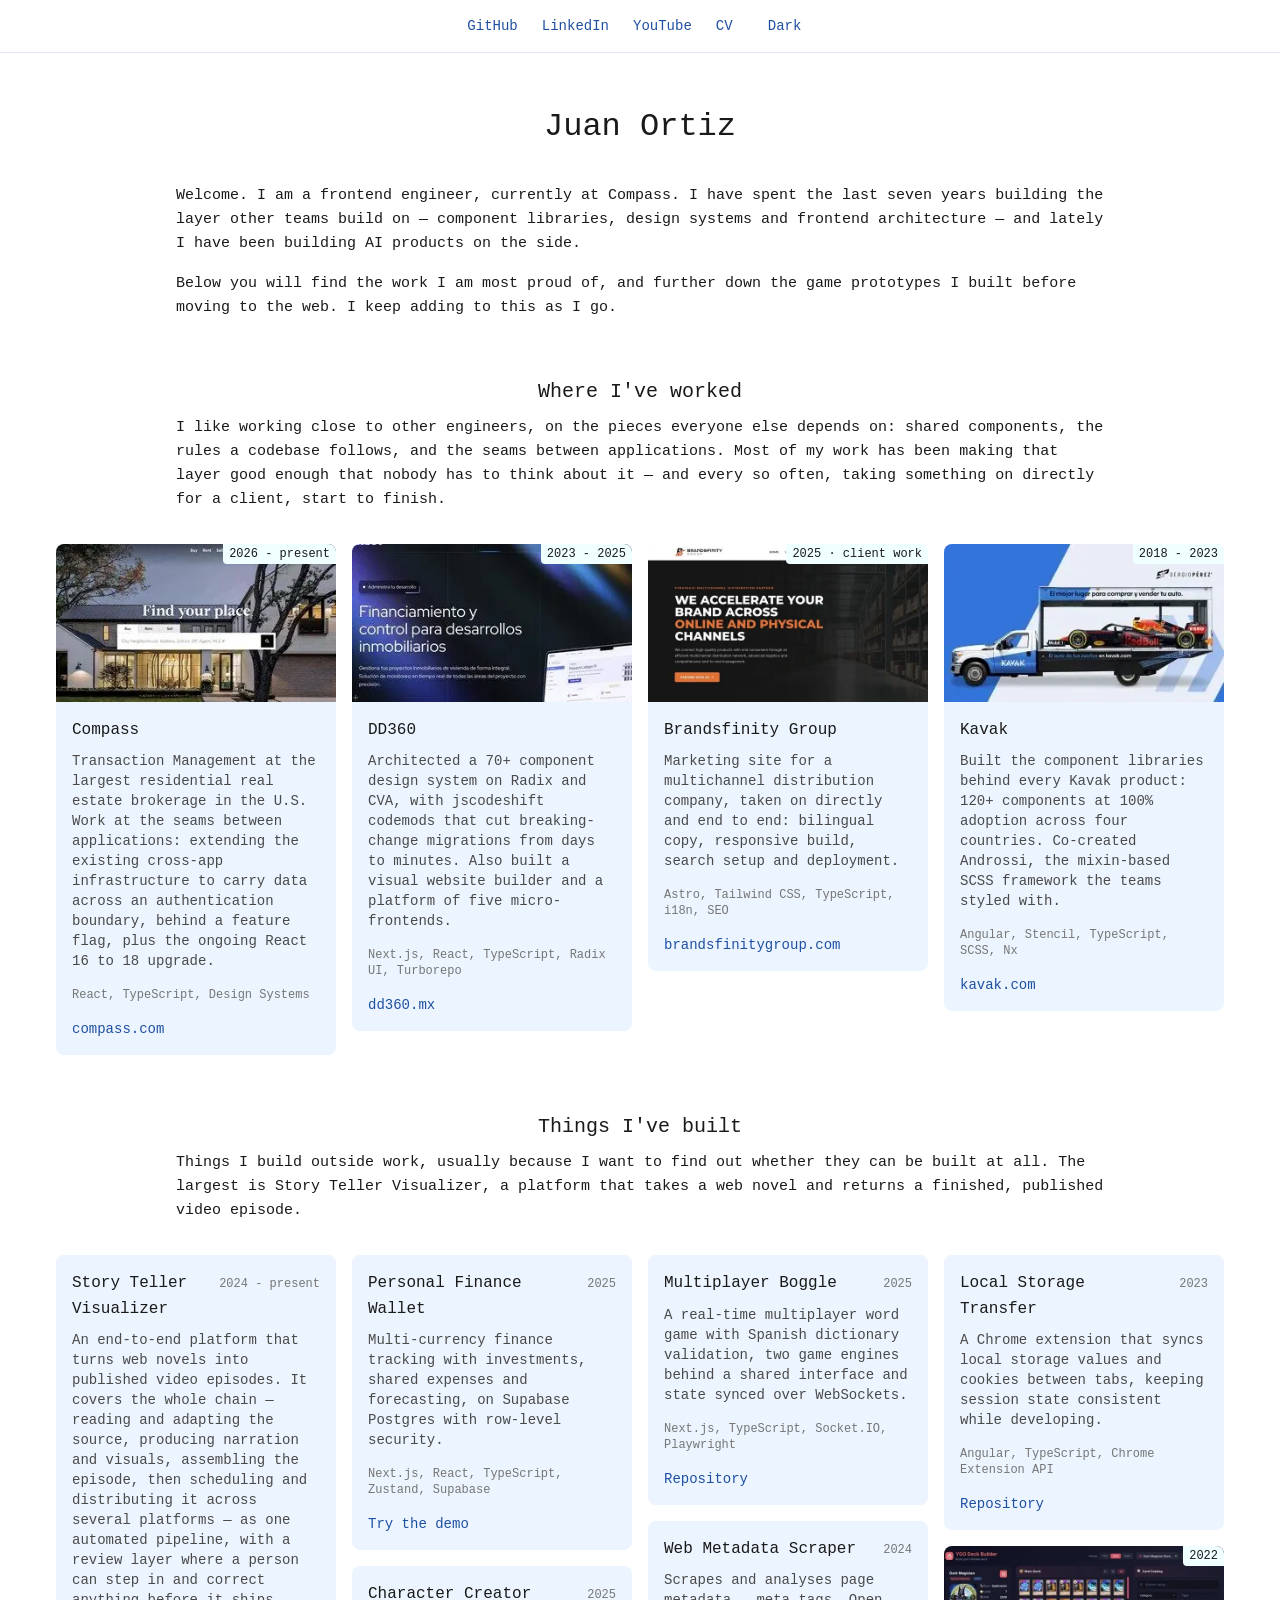
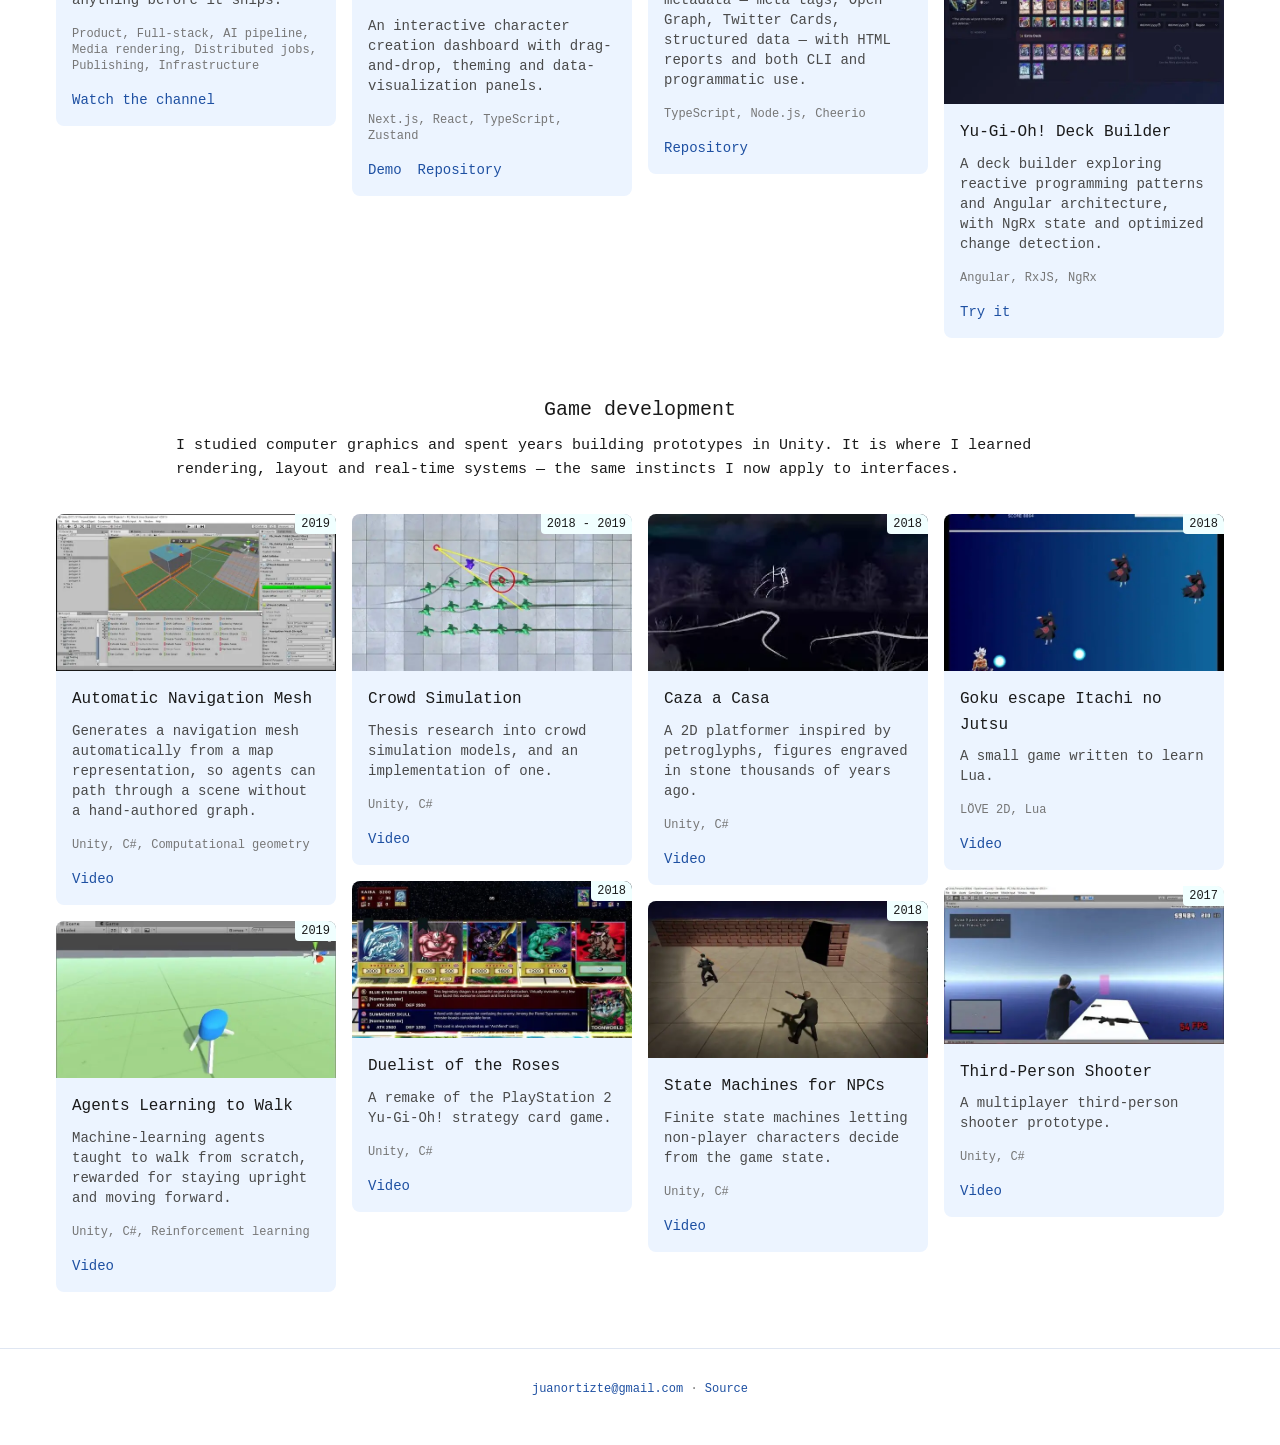
==== commit e2fd16a5: "chore: publish copy updates" ====
--- a/index.html
+++ b/index.html
@@ -1,8 +1,8 @@
-<!DOCTYPE html><!--30QQuFI8SKqOOcYqSgx7V--><html lang="en"><head><meta charSet="utf-8"/><meta name="viewport" content="width=device-width, initial-scale=1"/><link rel="stylesheet" href="/_next/static/css/8a3499827d942b8a.css" data-precedence="next"/><link rel="preload" as="script" fetchPriority="low" href="/_next/static/chunks/webpack-f04f1cba00776f89.js"/><script src="/_next/static/chunks/2c3511fe-b97f9a252b8cd05c.js" async=""></script><script src="/_next/static/chunks/516-aec20a03f6e17656.js" async=""></script><script src="/_next/static/chunks/main-app-eb901e12eb4a73d4.js" async=""></script><script src="/_next/static/chunks/app/page-612c66c7a4fa6661.js" async=""></script><meta name="theme-color" media="(prefers-color-scheme: light)" content="#ffffff"/><meta name="theme-color" media="(prefers-color-scheme: dark)" content="#10131a"/><title>Juan Ortiz — Senior Frontend Engineer</title><meta name="description" content="Frontend engineer. Design systems, frontend architecture, and lately AI products."/><meta name="application-name" content="Juan Ortiz — Portfolio"/><link rel="author" href="https://github.com/02900"/><meta name="author" content="Juan Ortiz"/><meta name="keywords" content="Juan Ortiz,Frontend Engineer,React,Next.js,TypeScript,Design Systems,Micro-frontends"/><meta name="creator" content="Juan Ortiz"/><meta name="publisher" content="Juan Ortiz"/><meta name="robots" content="index, follow"/><meta name="googlebot" content="index, follow, max-image-preview:large, max-snippet:-1"/><meta name="category" content="technology"/><link rel="canonical" href="https://02900.github.io/"/><meta property="og:title" content="Juan Ortiz — Senior Frontend Engineer"/><meta property="og:description" content="Frontend engineer. Design systems, frontend architecture, and lately AI products."/><meta property="og:url" content="https://02900.github.io/"/><meta property="og:site_name" content="Juan Ortiz · Portfolio"/><meta property="og:type" content="website"/><meta name="twitter:card" content="summary_large_image"/><meta name="twitter:title" content="Juan Ortiz — Senior Frontend Engineer"/><meta name="twitter:description" content="Frontend engineer. Design systems, frontend architecture, and lately AI products."/><link rel="icon" href="/favicon.ico"/><script>
+<!DOCTYPE html><!--TWJ0XBy6WL6_ulA7Tv_Kf--><html lang="en"><head><meta charSet="utf-8"/><meta name="viewport" content="width=device-width, initial-scale=1"/><link rel="stylesheet" href="/_next/static/css/8a3499827d942b8a.css" data-precedence="next"/><link rel="preload" as="script" fetchPriority="low" href="/_next/static/chunks/webpack-f04f1cba00776f89.js"/><script src="/_next/static/chunks/2c3511fe-b97f9a252b8cd05c.js" async=""></script><script src="/_next/static/chunks/516-aec20a03f6e17656.js" async=""></script><script src="/_next/static/chunks/main-app-eb901e12eb4a73d4.js" async=""></script><script src="/_next/static/chunks/app/page-612c66c7a4fa6661.js" async=""></script><meta name="theme-color" media="(prefers-color-scheme: light)" content="#ffffff"/><meta name="theme-color" media="(prefers-color-scheme: dark)" content="#10131a"/><title>Juan Ortiz — Senior Frontend Engineer</title><meta name="description" content="Frontend engineer. Design systems, frontend architecture, and lately AI products."/><meta name="application-name" content="Juan Ortiz — Portfolio"/><link rel="author" href="https://github.com/02900"/><meta name="author" content="Juan Ortiz"/><meta name="keywords" content="Juan Ortiz,Frontend Engineer,React,Next.js,TypeScript,Design Systems,Micro-frontends"/><meta name="creator" content="Juan Ortiz"/><meta name="publisher" content="Juan Ortiz"/><meta name="robots" content="index, follow"/><meta name="googlebot" content="index, follow, max-image-preview:large, max-snippet:-1"/><meta name="category" content="technology"/><link rel="canonical" href="https://02900.github.io/"/><meta property="og:title" content="Juan Ortiz — Senior Frontend Engineer"/><meta property="og:description" content="Frontend engineer. Design systems, frontend architecture, and lately AI products."/><meta property="og:url" content="https://02900.github.io/"/><meta property="og:site_name" content="Juan Ortiz · Portfolio"/><meta property="og:type" content="website"/><meta name="twitter:card" content="summary_large_image"/><meta name="twitter:title" content="Juan Ortiz — Senior Frontend Engineer"/><meta name="twitter:description" content="Frontend engineer. Design systems, frontend architecture, and lately AI products."/><link rel="icon" href="/favicon.ico"/><script>
 (function () {
   try {
     var t = localStorage.getItem('theme');
     if (t === 'dark' || t === 'light') document.documentElement.setAttribute('data-theme', t);
   } catch (e) {}
 })();
-</script><script type="application/ld+json">{"@context":"https://schema.org","@type":"Person","name":"Juan Ortiz","jobTitle":"Senior Frontend Engineer","email":"mailto:juanortizte@gmail.com","url":"https://02900.github.io","sameAs":["https://github.com/02900","https://www.linkedin.com/in/juanortizte/","https://www.youtube.com/@IsekaiWorlds-ES"]}</script><script src="/_next/static/chunks/polyfills-42372ed130431b0a.js" noModule=""></script></head><body><div hidden=""><!--$--><!--/$--></div><a href="#main" class="sr-only focus:not-sr-only focus:absolute focus:left-4 focus:top-4 focus:z-50 focus:bg-white focus:px-3 focus:py-2">Skip to content</a><nav class="flex flex-wrap justify-center gap-x-6 gap-y-1 px-4 py-4 text-sm" style="border-bottom:1px solid var(--line)" aria-label="Links"><a href="https://github.com/02900" target="_blank" rel="noreferrer">GitHub</a><a href="https://www.linkedin.com/in/juanortizte/" target="_blank" rel="noreferrer">LinkedIn</a><a href="https://www.youtube.com/@IsekaiWorlds-ES" target="_blank" rel="noreferrer">YouTube</a><a href="/assets/cv.pdf" target="_blank" rel="noreferrer">CV</a><button type="button" aria-label="Switch to dark theme" class="cursor-pointer bg-transparent p-0 text-sm underline-offset-4 hover:underline" style="color:var(--link);font:inherit;min-width:3.5rem"> </button></nav><main id="main" class="mx-auto max-w-[1440px] pt-12"><div class="mx-auto mb-14 max-w-[960px] px-4"><h1 class="text-center">Juan Ortiz</h1><p>Welcome. I am a frontend engineer, currently at Compass. I have spent the last seven years building the layer other teams build on — component libraries, design systems and frontend architecture — and lately I have been building AI products on the side.</p><p>Below you will find the work I am most proud of, and further down the game prototypes I built before moving to the web. I keep adding to this as I go.</p></div><section id="work" class="mb-14 scroll-mt-20"><div class="mx-auto mb-8 max-w-[960px] px-4"><h2 class="text-center">Where I&#x27;ve worked</h2><p>I like working close to other engineers, on the pieces everyone else depends on: shared components, the rules a codebase follows, and the seams between applications. Most of my work has been making that layer good enough that nobody has to think about it — and every so often, taking something on directly for a client, start to finish.</p></div><div class="mx-auto max-w-[1200px] columns-[17rem] gap-4 px-4"><article class="mb-4 flex w-full break-inside-avoid flex-col overflow-hidden rounded-lg transition-colors" style="background:var(--card)"><div class="relative"><picture><source type="image/webp" srcSet="/assets/frontend/compass.webp"/><img src="/assets/frontend/compass.jpg" alt="Compass" width="640" height="360" loading="lazy" decoding="async" draggable="false" class="block aspect-video w-full object-cover"/></picture><span class="absolute right-0 top-0 rounded-bl px-1.5 py-0.5 text-xs" style="background:var(--badge);color:var(--badge-ink)">2026 - present</span></div><div class="flex flex-1 flex-col p-4"><div class="mb-2 flex items-baseline justify-between gap-2"><h3>Compass</h3></div><p class="text-sm" style="color:var(--ink-soft)">Transaction Management at the largest residential real estate brokerage in the U.S. Work at the seams between applications: extending the existing cross-app infrastructure to carry data across an authentication boundary, behind a feature flag, plus the ongoing React 16 to 18 upgrade.</p><div class="mt-auto"><p class="mb-0 text-xs" style="color:var(--ink-faint)">React, TypeScript, Design Systems</p><div class="mt-3 flex flex-wrap gap-x-4 gap-y-1 text-sm"><a href="https://www.compass.com/" target="_blank" rel="noreferrer">compass.com</a></div></div></div></article><article class="mb-4 flex w-full break-inside-avoid flex-col overflow-hidden rounded-lg transition-colors" style="background:var(--card)"><div class="relative"><picture><source type="image/webp" srcSet="/assets/frontend/dd360.webp"/><img src="/assets/frontend/dd360.jpg" alt="DD360" width="640" height="360" loading="lazy" decoding="async" draggable="false" class="block aspect-video w-full object-cover"/></picture><span class="absolute right-0 top-0 rounded-bl px-1.5 py-0.5 text-xs" style="background:var(--badge);color:var(--badge-ink)">2023 - 2025</span></div><div class="flex flex-1 flex-col p-4"><div class="mb-2 flex items-baseline justify-between gap-2"><h3>DD360</h3></div><p class="text-sm" style="color:var(--ink-soft)">Architected a 70+ component design system on Radix and CVA, with jscodeshift codemods that cut breaking-change migrations from days to minutes. Also built a visual website builder and a platform of five micro-frontends.</p><div class="mt-auto"><p class="mb-0 text-xs" style="color:var(--ink-faint)">Next.js, React, TypeScript, Radix UI, Turborepo</p><div class="mt-3 flex flex-wrap gap-x-4 gap-y-1 text-sm"><a href="https://dd360.mx/" target="_blank" rel="noreferrer">dd360.mx</a></div></div></div></article><article class="mb-4 flex w-full break-inside-avoid flex-col overflow-hidden rounded-lg transition-colors" style="background:var(--card)"><div class="relative"><picture><source type="image/webp" srcSet="/assets/frontend/brandsfinity.webp"/><img src="/assets/frontend/brandsfinity.jpg" alt="Brandsfinity Group" width="640" height="360" loading="lazy" decoding="async" draggable="false" class="block aspect-video w-full object-cover"/></picture><span class="absolute right-0 top-0 rounded-bl px-1.5 py-0.5 text-xs" style="background:var(--badge);color:var(--badge-ink)">2025 · client work</span></div><div class="flex flex-1 flex-col p-4"><div class="mb-2 flex items-baseline justify-between gap-2"><h3>Brandsfinity Group</h3></div><p class="text-sm" style="color:var(--ink-soft)">Marketing site for a multichannel distribution company, taken on directly and end to end: bilingual copy, responsive build, search setup and deployment.</p><div class="mt-auto"><p class="mb-0 text-xs" style="color:var(--ink-faint)">Astro, Tailwind CSS, TypeScript, i18n, SEO</p><div class="mt-3 flex flex-wrap gap-x-4 gap-y-1 text-sm"><a href="https://www.brandsfinitygroup.com/" target="_blank" rel="noreferrer">brandsfinitygroup.com</a></div></div></div></article><article class="mb-4 flex w-full break-inside-avoid flex-col overflow-hidden rounded-lg transition-colors" style="background:var(--card)"><div class="relative"><picture><source type="image/webp" srcSet="/assets/frontend/kavak.webp"/><img src="/assets/frontend/kavak.jpg" alt="Kavak" width="640" height="360" loading="lazy" decoding="async" draggable="false" class="block aspect-video w-full object-cover"/></picture><span class="absolute right-0 top-0 rounded-bl px-1.5 py-0.5 text-xs" style="background:var(--badge);color:var(--badge-ink)">2018 - 2023</span></div><div class="flex flex-1 flex-col p-4"><div class="mb-2 flex items-baseline justify-between gap-2"><h3>Kavak</h3></div><p class="text-sm" style="color:var(--ink-soft)">Built the component libraries behind every Kavak product: 120+ components at 100% adoption across four countries. Co-created Androssi, the mixin-based SCSS framework the teams styled with.</p><div class="mt-auto"><p class="mb-0 text-xs" style="color:var(--ink-faint)">Angular, Stencil, TypeScript, SCSS, Nx</p><div class="mt-3 flex flex-wrap gap-x-4 gap-y-1 text-sm"><a href="https://www.kavak.com/" target="_blank" rel="noreferrer">kavak.com</a></div></div></div></article></div></section><section id="projects" class="mb-14 scroll-mt-20"><div class="mx-auto mb-8 max-w-[960px] px-4"><h2 class="text-center">Things I&#x27;ve built</h2><p>Side projects are where I get to make every decision myself. The largest is Story Teller Visualizer, a platform that turns web novels into AI-generated video episodes — an editor, a generation pipeline and a publishing flow, all built from scratch.</p></div><div class="mx-auto max-w-[1200px] columns-[17rem] gap-4 px-4"><article class="mb-4 flex w-full break-inside-avoid flex-col overflow-hidden rounded-lg transition-colors" style="background:var(--card)"><div class="flex flex-1 flex-col p-4"><div class="mb-2 flex items-baseline justify-between gap-2"><h3>Story Teller Visualizer</h3><span class="shrink-0 text-xs" style="color:var(--ink-faint)">2024 - present</span></div><p class="text-sm" style="color:var(--ink-soft)">A one-person studio that turns a web novel chapter into a published episode. It runs unattended from chapter to upload, keeps a scheduling calendar reconciled against what each platform actually did, survives restarts without losing work in flight, and picks the cheapest model that still meets the quality bar by measuring cost against results. Everything is mine: the product, the pipeline, the render services, the editor, the publishing tooling and the box it runs on.</p><div class="mt-auto"><p class="mb-0 text-xs" style="color:var(--ink-faint)">Product, Full-stack, AI pipeline, Media rendering, Distributed jobs, Publishing, Infrastructure</p><div class="mt-3 flex flex-wrap gap-x-4 gap-y-1 text-sm"><a href="https://www.youtube.com/@IsekaiWorlds-ES" target="_blank" rel="noreferrer">Watch the channel</a></div></div></div></article><article class="mb-4 flex w-full break-inside-avoid flex-col overflow-hidden rounded-lg transition-colors" style="background:var(--card)"><div class="flex flex-1 flex-col p-4"><div class="mb-2 flex items-baseline justify-between gap-2"><h3>Personal Finance Wallet</h3><span class="shrink-0 text-xs" style="color:var(--ink-faint)">2025</span></div><p class="text-sm" style="color:var(--ink-soft)">Multi-currency finance tracking with investments, shared expenses and forecasting, on Supabase Postgres with row-level security.</p><div class="mt-auto"><p class="mb-0 text-xs" style="color:var(--ink-faint)">Next.js, React, TypeScript, Zustand, Supabase</p><div class="mt-3 flex flex-wrap gap-x-4 gap-y-1 text-sm"><a href="https://finance-wallet-one.vercel.app/demo" target="_blank" rel="noreferrer">Try the demo</a><a href="https://finance-wallet-one.vercel.app" target="_blank" rel="noreferrer">Sign in</a></div></div></div></article><article class="mb-4 flex w-full break-inside-avoid flex-col overflow-hidden rounded-lg transition-colors" style="background:var(--card)"><div class="flex flex-1 flex-col p-4"><div class="mb-2 flex items-baseline justify-between gap-2"><h3>Character Creator</h3><span class="shrink-0 text-xs" style="color:var(--ink-faint)">2025</span></div><p class="text-sm" style="color:var(--ink-soft)">An interactive character creation dashboard with drag-and-drop, theming and data-visualization panels.</p><div class="mt-auto"><p class="mb-0 text-xs" style="color:var(--ink-faint)">Next.js, React, TypeScript, Zustand</p><div class="mt-3 flex flex-wrap gap-x-4 gap-y-1 text-sm"><a href="https://character-creator-nine.vercel.app" target="_blank" rel="noreferrer">Demo</a><a href="https://github.com/02900/character-creator" target="_blank" rel="noreferrer">Repository</a></div></div></div></article><article class="mb-4 flex w-full break-inside-avoid flex-col overflow-hidden rounded-lg transition-colors" style="background:var(--card)"><div class="flex flex-1 flex-col p-4"><div class="mb-2 flex items-baseline justify-between gap-2"><h3>Multiplayer Boggle</h3><span class="shrink-0 text-xs" style="color:var(--ink-faint)">2025</span></div><p class="text-sm" style="color:var(--ink-soft)">A real-time multiplayer word game with Spanish dictionary validation, two game engines behind a shared interface and state synced over WebSockets.</p><div class="mt-auto"><p class="mb-0 text-xs" style="color:var(--ink-faint)">Next.js, TypeScript, Socket.IO, Playwright</p><div class="mt-3 flex flex-wrap gap-x-4 gap-y-1 text-sm"><a href="https://github.com/02900/boggle" target="_blank" rel="noreferrer">Repository</a></div></div></div></article><article class="mb-4 flex w-full break-inside-avoid flex-col overflow-hidden rounded-lg transition-colors" style="background:var(--card)"><div class="flex flex-1 flex-col p-4"><div class="mb-2 flex items-baseline justify-between gap-2"><h3>Web Metadata Scraper</h3><span class="shrink-0 text-xs" style="color:var(--ink-faint)">2024</span></div><p class="text-sm" style="color:var(--ink-soft)">Scrapes and analyses page metadata — meta tags, Open Graph, Twitter Cards, structured data — with HTML reports and both CLI and programmatic use.</p><div class="mt-auto"><p class="mb-0 text-xs" style="color:var(--ink-faint)">TypeScript, Node.js, Cheerio</p><div class="mt-3 flex flex-wrap gap-x-4 gap-y-1 text-sm"><a href="https://github.com/02900/Web-Metadata-Scraper" target="_blank" rel="noreferrer">Repository</a></div></div></div></article><article class="mb-4 flex w-full break-inside-avoid flex-col overflow-hidden rounded-lg transition-colors" style="background:var(--card)"><div class="flex flex-1 flex-col p-4"><div class="mb-2 flex items-baseline justify-between gap-2"><h3>Local Storage Transfer</h3><span class="shrink-0 text-xs" style="color:var(--ink-faint)">2023</span></div><p class="text-sm" style="color:var(--ink-soft)">A Chrome extension that syncs local storage values and cookies between tabs, keeping session state consistent while developing.</p><div class="mt-auto"><p class="mb-0 text-xs" style="color:var(--ink-faint)">Angular, TypeScript, Chrome Extension API</p><div class="mt-3 flex flex-wrap gap-x-4 gap-y-1 text-sm"><a href="https://github.com/02900/ce-copy-local-storage" target="_blank" rel="noreferrer">Repository</a></div></div></div></article><article class="mb-4 flex w-full break-inside-avoid flex-col overflow-hidden rounded-lg transition-colors" style="background:var(--card)"><div class="relative"><picture><source type="image/webp" srcSet="/assets/frontend/deck-builder.webp"/><img src="/assets/frontend/deck-builder.jpg" alt="Yu-Gi-Oh! Deck Builder" width="640" height="360" loading="lazy" decoding="async" draggable="false" class="block aspect-video w-full object-cover"/></picture><span class="absolute right-0 top-0 rounded-bl px-1.5 py-0.5 text-xs" style="background:var(--badge);color:var(--badge-ink)">2022</span></div><div class="flex flex-1 flex-col p-4"><div class="mb-2 flex items-baseline justify-between gap-2"><h3>Yu-Gi-Oh! Deck Builder</h3></div><p class="text-sm" style="color:var(--ink-soft)">A deck builder exploring reactive programming patterns and Angular architecture, with NgRx state and optimized change detection.</p><div class="mt-auto"><p class="mb-0 text-xs" style="color:var(--ink-faint)">Angular, RxJS, NgRx</p><div class="mt-3 flex flex-wrap gap-x-4 gap-y-1 text-sm"><a href="https://02900.github.io/ygo-deck-builder/" target="_blank" rel="noreferrer">Try it</a></div></div></div></article></div></section><section id="games" class="mb-14 scroll-mt-20"><div class="mx-auto mb-8 max-w-[960px] px-4"><h2 class="text-center">Game development</h2><p>I studied computer graphics and spent years building prototypes in Unity. It is where I learned rendering, layout and real-time systems — the same instincts I now apply to interfaces.</p></div><div class="mx-auto max-w-[1200px] columns-[17rem] gap-4 px-4"><article class="mb-4 flex w-full break-inside-avoid flex-col overflow-hidden rounded-lg transition-colors" style="background:var(--card)"><div class="relative"><picture><source type="image/webp" srcSet="/assets/vg/navmesh.webp"/><img src="/assets/vg/navmesh.jpg" alt="Automatic Navigation Mesh" width="640" height="360" loading="lazy" decoding="async" draggable="false" class="block aspect-video w-full object-cover"/></picture><span class="absolute right-0 top-0 rounded-bl px-1.5 py-0.5 text-xs" style="background:var(--badge);color:var(--badge-ink)">2019</span></div><div class="flex flex-1 flex-col p-4"><div class="mb-2 flex items-baseline justify-between gap-2"><h3>Automatic Navigation Mesh</h3></div><p class="text-sm" style="color:var(--ink-soft)">Generates a navigation mesh automatically from a map representation, so agents can path through a scene without a hand-authored graph.</p><div class="mt-auto"><p class="mb-0 text-xs" style="color:var(--ink-faint)">Unity, C#, Computational geometry</p><div class="mt-3 flex flex-wrap gap-x-4 gap-y-1 text-sm"><a href="https://www.youtube.com/watch?v=kCVZcDi-71w" target="_blank" rel="noreferrer">Video</a></div></div></div></article><article class="mb-4 flex w-full break-inside-avoid flex-col overflow-hidden rounded-lg transition-colors" style="background:var(--card)"><div class="relative"><picture><source type="image/webp" srcSet="/assets/vg/aiwalk.webp"/><img src="/assets/vg/aiwalk.jpg" alt="Agents Learning to Walk" width="640" height="360" loading="lazy" decoding="async" draggable="false" class="block aspect-video w-full object-cover"/></picture><span class="absolute right-0 top-0 rounded-bl px-1.5 py-0.5 text-xs" style="background:var(--badge);color:var(--badge-ink)">2019</span></div><div class="flex flex-1 flex-col p-4"><div class="mb-2 flex items-baseline justify-between gap-2"><h3>Agents Learning to Walk</h3></div><p class="text-sm" style="color:var(--ink-soft)">Machine-learning agents taught to walk from scratch, rewarded for staying upright and moving forward.</p><div class="mt-auto"><p class="mb-0 text-xs" style="color:var(--ink-faint)">Unity, C#, Reinforcement learning</p><div class="mt-3 flex flex-wrap gap-x-4 gap-y-1 text-sm"><a href="https://www.youtube.com/watch?v=2hgGaV5XXuo" target="_blank" rel="noreferrer">Video</a></div></div></div></article><article class="mb-4 flex w-full break-inside-avoid flex-col overflow-hidden rounded-lg transition-colors" style="background:var(--card)"><div class="relative"><picture><source type="image/webp" srcSet="/assets/vg/crowd-simulation.webp"/><img src="/assets/vg/crowd-simulation.jpg" alt="Crowd Simulation" width="640" height="360" loading="lazy" decoding="async" draggable="false" class="block aspect-video w-full object-cover"/></picture><span class="absolute right-0 top-0 rounded-bl px-1.5 py-0.5 text-xs" style="background:var(--badge);color:var(--badge-ink)">2018 - 2019</span></div><div class="flex flex-1 flex-col p-4"><div class="mb-2 flex items-baseline justify-between gap-2"><h3>Crowd Simulation</h3></div><p class="text-sm" style="color:var(--ink-soft)">Thesis research into crowd simulation models, and an implementation of one.</p><div class="mt-auto"><p class="mb-0 text-xs" style="color:var(--ink-faint)">Unity, C#</p><div class="mt-3 flex flex-wrap gap-x-4 gap-y-1 text-sm"><a href="https://youtu.be/dblzEx7WnDI" target="_blank" rel="noreferrer">Video</a></div></div></div></article><article class="mb-4 flex w-full break-inside-avoid flex-col overflow-hidden rounded-lg transition-colors" style="background:var(--card)"><div class="relative"><picture><source type="image/webp" srcSet="/assets/vg/ygo.webp"/><img src="/assets/vg/ygo.jpg" alt="Duelist of the Roses" width="640" height="360" loading="lazy" decoding="async" draggable="false" class="block aspect-video w-full object-cover"/></picture><span class="absolute right-0 top-0 rounded-bl px-1.5 py-0.5 text-xs" style="background:var(--badge);color:var(--badge-ink)">2018</span></div><div class="flex flex-1 flex-col p-4"><div class="mb-2 flex items-baseline justify-between gap-2"><h3>Duelist of the Roses</h3></div><p class="text-sm" style="color:var(--ink-soft)">A remake of the PlayStation 2 Yu-Gi-Oh! strategy card game.</p><div class="mt-auto"><p class="mb-0 text-xs" style="color:var(--ink-faint)">Unity, C#</p><div class="mt-3 flex flex-wrap gap-x-4 gap-y-1 text-sm"><a href="https://youtu.be/uUspAGvrGdE" target="_blank" rel="noreferrer">Video</a></div></div></div></article><article class="mb-4 flex w-full break-inside-avoid flex-col overflow-hidden rounded-lg transition-colors" style="background:var(--card)"><div class="relative"><picture><source type="image/webp" srcSet="/assets/vg/caza-a-casa.webp"/><img src="/assets/vg/caza-a-casa.jpg" alt="Caza a Casa" width="640" height="360" loading="lazy" decoding="async" draggable="false" class="block aspect-video w-full object-cover"/></picture><span class="absolute right-0 top-0 rounded-bl px-1.5 py-0.5 text-xs" style="background:var(--badge);color:var(--badge-ink)">2018</span></div><div class="flex flex-1 flex-col p-4"><div class="mb-2 flex items-baseline justify-between gap-2"><h3>Caza a Casa</h3></div><p class="text-sm" style="color:var(--ink-soft)">A 2D platformer inspired by petroglyphs, figures engraved in stone thousands of years ago.</p><div class="mt-auto"><p class="mb-0 text-xs" style="color:var(--ink-faint)">Unity, C#</p><div class="mt-3 flex flex-wrap gap-x-4 gap-y-1 text-sm"><a href="https://www.youtube.com/watch?v=K7vWXWfpdD0" target="_blank" rel="noreferrer">Video</a></div></div></div></article><article class="mb-4 flex w-full break-inside-avoid flex-col overflow-hidden rounded-lg transition-colors" style="background:var(--card)"><div class="relative"><picture><source type="image/webp" srcSet="/assets/vg/ai4vg-3.webp"/><img src="/assets/vg/ai4vg-3.jpg" alt="State Machines for NPCs" width="640" height="360" loading="lazy" decoding="async" draggable="false" class="block aspect-video w-full object-cover"/></picture><span class="absolute right-0 top-0 rounded-bl px-1.5 py-0.5 text-xs" style="background:var(--badge);color:var(--badge-ink)">2018</span></div><div class="flex flex-1 flex-col p-4"><div class="mb-2 flex items-baseline justify-between gap-2"><h3>State Machines for NPCs</h3></div><p class="text-sm" style="color:var(--ink-soft)">Finite state machines letting non-player characters decide from the game state.</p><div class="mt-auto"><p class="mb-0 text-xs" style="color:var(--ink-faint)">Unity, C#</p><div class="mt-3 flex flex-wrap gap-x-4 gap-y-1 text-sm"><a href="https://www.youtube.com/watch?v=NBQ8Mfu8y_c" target="_blank" rel="noreferrer">Video</a></div></div></div></article><article class="mb-4 flex w-full break-inside-avoid flex-col overflow-hidden rounded-lg transition-colors" style="background:var(--card)"><div class="relative"><picture><source type="image/webp" srcSet="/assets/vg/goku-escape-itachi-no-jutsu.webp"/><img src="/assets/vg/goku-escape-itachi-no-jutsu.jpg" alt="Goku escape Itachi no Jutsu" width="640" height="360" loading="lazy" decoding="async" draggable="false" class="block aspect-video w-full object-cover"/></picture><span class="absolute right-0 top-0 rounded-bl px-1.5 py-0.5 text-xs" style="background:var(--badge);color:var(--badge-ink)">2018</span></div><div class="flex flex-1 flex-col p-4"><div class="mb-2 flex items-baseline justify-between gap-2"><h3>Goku escape Itachi no Jutsu</h3></div><p class="text-sm" style="color:var(--ink-soft)">A small game written to learn Lua.</p><div class="mt-auto"><p class="mb-0 text-xs" style="color:var(--ink-faint)">LÖVE 2D, Lua</p><div class="mt-3 flex flex-wrap gap-x-4 gap-y-1 text-sm"><a href="https://youtu.be/Z_l2B_m0t9A" target="_blank" rel="noreferrer">Video</a></div></div></div></article><article class="mb-4 flex w-full break-inside-avoid flex-col overflow-hidden rounded-lg transition-colors" style="background:var(--card)"><div class="relative"><picture><source type="image/webp" srcSet="/assets/vg/tps.webp"/><img src="/assets/vg/tps.jpg" alt="Third-Person Shooter" width="640" height="360" loading="lazy" decoding="async" draggable="false" class="block aspect-video w-full object-cover"/></picture><span class="absolute right-0 top-0 rounded-bl px-1.5 py-0.5 text-xs" style="background:var(--badge);color:var(--badge-ink)">2017</span></div><div class="flex flex-1 flex-col p-4"><div class="mb-2 flex items-baseline justify-between gap-2"><h3>Third-Person Shooter</h3></div><p class="text-sm" style="color:var(--ink-soft)">A multiplayer third-person shooter prototype.</p><div class="mt-auto"><p class="mb-0 text-xs" style="color:var(--ink-faint)">Unity, C#</p><div class="mt-3 flex flex-wrap gap-x-4 gap-y-1 text-sm"><a href="https://www.youtube.com/watch?v=3qoVqg6spMU" target="_blank" rel="noreferrer">Video</a></div></div></div></article></div></section></main><footer class="mt-4 px-4 py-8 text-center text-xs" style="border-top:1px solid var(--line);color:var(--ink-faint)"><p class="mb-0"><a href="mailto:juanortizte@gmail.com">juanortizte@gmail.com</a> · <a href="https://github.com/02900/portfolio" target="_blank" rel="noreferrer">Source</a></p></footer><!--$--><!--/$--><script src="/_next/static/chunks/webpack-f04f1cba00776f89.js" id="_R_" async=""></script><script>(self.__next_f=self.__next_f||[]).push([0])</script><script>self.__next_f.push([1,"1:\"$Sreact.fragment\"\n2:I[9251,[],\"\"]\n3:I[3663,[],\"\"]\n4:I[817,[\"974\",\"static/chunks/app/page-612c66c7a4fa6661.js\"],\"default\"]\nd:I[5721,[],\"\"]\n:HL[\"/_next/static/css/8a3499827d942b8a.css\",\"style\"]\n"])</script><script>self.__next_f.push([1,"0:{\"P\":null,\"b\":\"30QQuFI8SKqOOcYqSgx7V\",\"p\":\"\",\"c\":[\"\",\"\"],\"i\":false,\"f\":[[[\"\",{\"children\":[\"__PAGE__\",{}]},\"$undefined\",\"$undefined\",true],[\"\",[\"$\",\"$1\",\"c\",{\"children\":[[[\"$\",\"link\",\"0\",{\"rel\":\"stylesheet\",\"href\":\"/_next/static/css/8a3499827d942b8a.css\",\"precedence\":\"next\",\"crossOrigin\":\"$undefined\",\"nonce\":\"$undefined\"}]],[\"$\",\"html\",null,{\"lang\":\"en\",\"suppressHydrationWarning\":true,\"children\":[[\"$\",\"head\",null,{\"children\":[[\"$\",\"script\",null,{\"dangerouslySetInnerHTML\":{\"__html\":\"\\n(function () {\\n  try {\\n    var t = localStorage.getItem('theme');\\n    if (t === 'dark' || t === 'light') document.documentElement.setAttribute('data-theme', t);\\n  } catch (e) {}\\n})();\\n\"}}],[\"$\",\"script\",null,{\"type\":\"application/ld+json\",\"dangerouslySetInnerHTML\":{\"__html\":\"{\\\"@context\\\":\\\"https://schema.org\\\",\\\"@type\\\":\\\"Person\\\",\\\"name\\\":\\\"Juan Ortiz\\\",\\\"jobTitle\\\":\\\"Senior Frontend Engineer\\\",\\\"email\\\":\\\"mailto:juanortizte@gmail.com\\\",\\\"url\\\":\\\"https://02900.github.io\\\",\\\"sameAs\\\":[\\\"https://github.com/02900\\\",\\\"https://www.linkedin.com/in/juanortizte/\\\",\\\"https://www.youtube.com/@IsekaiWorlds-ES\\\"]}\"}}]]}],[\"$\",\"body\",null,{\"children\":[\"$\",\"$L2\",null,{\"parallelRouterKey\":\"children\",\"error\":\"$undefined\",\"errorStyles\":\"$undefined\",\"errorScripts\":\"$undefined\",\"template\":[\"$\",\"$L3\",null,{}],\"templateStyles\":\"$undefined\",\"templateScripts\":\"$undefined\",\"notFound\":[[[\"$\",\"title\",null,{\"children\":\"404: This page could not be found.\"}],[\"$\",\"div\",null,{\"style\":{\"fontFamily\":\"system-ui,\\\"Segoe UI\\\",Roboto,Helvetica,Arial,sans-serif,\\\"Apple Color Emoji\\\",\\\"Segoe UI Emoji\\\"\",\"height\":\"100vh\",\"textAlign\":\"center\",\"display\":\"flex\",\"flexDirection\":\"column\",\"alignItems\":\"center\",\"justifyContent\":\"center\"},\"children\":[\"$\",\"div\",null,{\"children\":[[\"$\",\"style\",null,{\"dangerouslySetInnerHTML\":{\"__html\":\"body{color:#000;background:#fff;margin:0}.next-error-h1{border-right:1px solid rgba(0,0,0,.3)}@media (prefers-color-scheme:dark){body{color:#fff;background:#000}.next-error-h1{border-right:1px solid rgba(255,255,255,.3)}}\"}}],[\"$\",\"h1\",null,{\"className\":\"next-error-h1\",\"style\":{\"display\":\"inline-block\",\"margin\":\"0 20px 0 0\",\"padding\":\"0 23px 0 0\",\"fontSize\":24,\"fontWeight\":500,\"verticalAlign\":\"top\",\"lineHeight\":\"49px\"},\"children\":404}],[\"$\",\"div\",null,{\"style\":{\"display\":\"inline-block\"},\"children\":[\"$\",\"h2\",null,{\"style\":{\"fontSize\":14,\"fontWeight\":400,\"lineHeight\":\"49px\",\"margin\":0},\"children\":\"This page could not be found.\"}]}]]}]}]],[]],\"forbidden\":\"$undefined\",\"unauthorized\":\"$undefined\"}]}]]}]]}],{\"children\":[\"__PAGE__\",[\"$\",\"$1\",\"c\",{\"children\":[[[\"$\",\"a\",null,{\"href\":\"#main\",\"className\":\"sr-only focus:not-sr-only focus:absolute focus:left-4 focus:top-4 focus:z-50 focus:bg-white focus:px-3 focus:py-2\",\"children\":\"Skip to content\"}],[\"$\",\"nav\",null,{\"className\":\"flex flex-wrap justify-center gap-x-6 gap-y-1 px-4 py-4 text-sm\",\"style\":{\"borderBottom\":\"1px solid var(--line)\"},\"aria-label\":\"Links\",\"children\":[[[\"$\",\"a\",\"https://github.com/02900\",{\"href\":\"https://github.com/02900\",\"target\":\"_blank\",\"rel\":\"noreferrer\",\"children\":\"GitHub\"}],[\"$\",\"a\",\"https://www.linkedin.com/in/juanortizte/\",{\"href\":\"https://www.linkedin.com/in/juanortizte/\",\"target\":\"_blank\",\"rel\":\"noreferrer\",\"children\":\"LinkedIn\"}],[\"$\",\"a\",\"https://www.youtube.com/@IsekaiWorlds-ES\",{\"href\":\"https://www.youtube.com/@IsekaiWorlds-ES\",\"target\":\"_blank\",\"rel\":\"noreferrer\",\"children\":\"YouTube\"}],[\"$\",\"a\",\"/assets/cv.pdf\",{\"href\":\"/assets/cv.pdf\",\"target\":\"_blank\",\"rel\":\"noreferrer\",\"children\":\"CV\"}]],[\"$\",\"$L4\",null,{}]]}],[\"$\",\"main\",null,{\"id\":\"main\",\"className\":\"mx-auto max-w-[1440px] pt-12\",\"children\":[[\"$\",\"div\",null,{\"className\":\"mx-auto mb-14 max-w-[960px] px-4\",\"children\":[[\"$\",\"h1\",null,{\"className\":\"text-center\",\"children\":\"Juan Ortiz\"}],[\"$\",\"p\",null,{\"children\":\"Welcome. I am a frontend engineer, currently at Compass. I have spent the last seven years building the layer other teams build on — component libraries, design systems and frontend architecture — and lately I have been building AI products on the side.\"}],[\"$\",\"p\",null,{\"children\":\"Below you will find the work I am most proud of, and further down the game prototypes I built before moving to the web. I keep adding to this as I go.\"}]]}],[\"$\",\"section\",null,{\"id\":\"work\",\"className\":\"mb-14 scroll-mt-20\",\"children\":[[\"$\",\"div\",null,{\"className\":\"mx-auto mb-8 max-w-[960px] px-4\",\"children\":[\"$L5\",\"$L6\"]}],\"$L7\"]}],\"$L8\",\"$L9\"]}],\"$La\"],null,\"$Lb\"]}],{},null,false]},null,false],\"$Lc\",false]],\"m\":\"$undefined\",\"G\":[\"$d\",[]],\"s\":false,\"S\":true}\n"])</script><script>self.__next_f.push([1,"1d:I[8170,[],\"OutletBoundary\"]\n1f:I[879,[],\"AsyncMetadataOutlet\"]\n21:I[8170,[],\"ViewportBoundary\"]\n23:I[8170,[],\"MetadataBoundary\"]\n24:\"$Sreact.suspense\"\n5:[\"$\",\"h2\",null,{\"className\":\"text-center\",\"children\":\"Where I've worked\"}]\n6:[\"$\",\"p\",null,{\"children\":\"I like working close to other engineers, on the pieces everyone else depends on: shared components, the rules a codebase follows, and the seams between applications. Most of my work has been making that layer good enough that nobody has to think about it — and every so often, taking something on directly for a client, start to finish.\"}]\n"])</script><script>self.__next_f.push([1,"7:[\"$\",\"div\",null,{\"className\":\"mx-auto max-w-[1200px] columns-[17rem] gap-4 px-4\",\"children\":[[\"$\",\"article\",\"Compass\",{\"className\":\"mb-4 flex w-full break-inside-avoid flex-col overflow-hidden rounded-lg transition-colors\",\"style\":{\"background\":\"var(--card)\"},\"children\":[[\"$\",\"div\",null,{\"className\":\"relative\",\"children\":[[\"$\",\"picture\",null,{\"children\":[[\"$\",\"source\",null,{\"type\":\"image/webp\",\"srcSet\":\"/assets/frontend/compass.webp\"}],[\"$\",\"img\",null,{\"src\":\"/assets/frontend/compass.jpg\",\"alt\":\"Compass\",\"width\":640,\"height\":360,\"loading\":\"lazy\",\"decoding\":\"async\",\"draggable\":false,\"className\":\"block aspect-video w-full object-cover\"}]]}],[\"$\",\"span\",null,{\"className\":\"absolute right-0 top-0 rounded-bl px-1.5 py-0.5 text-xs\",\"style\":{\"background\":\"var(--badge)\",\"color\":\"var(--badge-ink)\"},\"children\":\"2026 - present\"}]]}],[\"$\",\"div\",null,{\"className\":\"flex flex-1 flex-col p-4\",\"children\":[[\"$\",\"div\",null,{\"className\":\"mb-2 flex items-baseline justify-between gap-2\",\"children\":[[\"$\",\"h3\",null,{\"children\":\"Compass\"}],false]}],[\"$\",\"p\",null,{\"className\":\"text-sm\",\"style\":{\"color\":\"var(--ink-soft)\"},\"children\":\"Transaction Management at the largest residential real estate brokerage in the U.S. Work at the seams between applications: extending the existing cross-app infrastructure to carry data across an authentication boundary, behind a feature flag, plus the ongoing React 16 to 18 upgrade.\"}],[\"$\",\"div\",null,{\"className\":\"mt-auto\",\"children\":[[\"$\",\"p\",null,{\"className\":\"mb-0 text-xs\",\"style\":{\"color\":\"var(--ink-faint)\"},\"children\":\"React, TypeScript, Design Systems\"}],[\"$\",\"div\",null,{\"className\":\"mt-3 flex flex-wrap gap-x-4 gap-y-1 text-sm\",\"children\":[[\"$\",\"a\",\"https://www.compass.com/\",{\"href\":\"https://www.compass.com/\",\"target\":\"_blank\",\"rel\":\"noreferrer\",\"children\":\"compass.com\"}]]}]]}]]}]]}],[\"$\",\"article\",\"DD360\",{\"className\":\"mb-4 flex w-full break-inside-avoid flex-col overflow-hidden rounded-lg transition-colors\",\"style\":{\"background\":\"var(--card)\"},\"children\":[[\"$\",\"div\",null,{\"className\":\"relative\",\"children\":[[\"$\",\"picture\",null,{\"children\":[[\"$\",\"source\",null,{\"type\":\"image/webp\",\"srcSet\":\"/assets/frontend/dd360.webp\"}],[\"$\",\"img\",null,{\"src\":\"/assets/frontend/dd360.jpg\",\"alt\":\"DD360\",\"width\":640,\"height\":360,\"loading\":\"lazy\",\"decoding\":\"async\",\"draggable\":false,\"className\":\"block aspect-video w-full object-cover\"}]]}],[\"$\",\"span\",null,{\"className\":\"absolute right-0 top-0 rounded-bl px-1.5 py-0.5 text-xs\",\"style\":{\"background\":\"var(--badge)\",\"color\":\"var(--badge-ink)\"},\"children\":\"2023 - 2025\"}]]}],[\"$\",\"div\",null,{\"className\":\"flex flex-1 flex-col p-4\",\"children\":[[\"$\",\"div\",null,{\"className\":\"mb-2 flex items-baseline justify-between gap-2\",\"children\":[[\"$\",\"h3\",null,{\"children\":\"DD360\"}],false]}],[\"$\",\"p\",null,{\"className\":\"text-sm\",\"style\":{\"color\":\"var(--ink-soft)\"},\"children\":\"Architected a 70+ component design system on Radix and CVA, with jscodeshift codemods that cut breaking-change migrations from days to minutes. Also built a visual website builder and a platform of five micro-frontends.\"}],[\"$\",\"div\",null,{\"className\":\"mt-auto\",\"children\":[[\"$\",\"p\",null,{\"className\":\"mb-0 text-xs\",\"style\":{\"color\":\"var(--ink-faint)\"},\"children\":\"Next.js, React, TypeScript, Radix UI, Turborepo\"}],[\"$\",\"div\",null,{\"className\":\"mt-3 flex flex-wrap gap-x-4 gap-y-1 text-sm\",\"children\":[[\"$\",\"a\",\"https://dd360.mx/\",{\"href\":\"https://dd360.mx/\",\"target\":\"_blank\",\"rel\":\"noreferrer\",\"children\":\"dd360.mx\"}]]}]]}]]}]]}],[\"$\",\"article\",\"Brandsfinity Group\",{\"className\":\"mb-4 flex w-full break-inside-avoid flex-col overflow-hidden rounded-lg transition-colors\",\"style\":{\"background\":\"var(--card)\"},\"children\":[[\"$\",\"div\",null,{\"className\":\"relative\",\"children\":[[\"$\",\"picture\",null,{\"children\":[[\"$\",\"source\",null,{\"type\":\"image/webp\",\"srcSet\":\"/assets/frontend/brandsfinity.webp\"}],[\"$\",\"img\",null,{\"src\":\"/assets/frontend/brandsfinity.jpg\",\"alt\":\"Brandsfinity Group\",\"width\":640,\"height\":360,\"loading\":\"lazy\",\"decoding\":\"async\",\"draggable\":false,\"className\":\"block aspect-video w-full object-cover\"}]]}],[\"$\",\"span\",null,{\"className\":\"absolute right-0 top-0 rounded-bl px-1.5 py-0.5 text-xs\",\"style\":{\"background\":\"var(--badge)\",\"color\":\"var(--badge-ink)\"},\"children\":\"2025 · client work\"}]]}],\"$Le\"]}],\"$Lf\"]}]\n"])</script><script>self.__next_f.push([1,"8:[\"$\",\"section\",null,{\"id\":\"projects\",\"className\":\"mb-14 scroll-mt-20\",\"children\":[[\"$\",\"div\",null,{\"className\":\"mx-auto mb-8 max-w-[960px] px-4\",\"children\":[[\"$\",\"h2\",null,{\"className\":\"text-center\",\"children\":\"Things I've built\"}],[\"$\",\"p\",null,{\"children\":\"Side projects are where I get to make every decision myself. The largest is Story Teller Visualizer, a platform that turns web novels into AI-generated video episodes — an editor, a generation pipeline and a publishing flow, all built from scratch.\"}]]}],[\"$\",\"div\",null,{\"className\":\"mx-auto max-w-[1200px] columns-[17rem] gap-4 px-4\",\"children\":[[\"$\",\"article\",\"Story Teller Visualizer\",{\"className\":\"mb-4 flex w-full break-inside-avoid flex-col overflow-hidden rounded-lg transition-colors\",\"style\":{\"background\":\"var(--card)\"},\"children\":[\"$undefined\",[\"$\",\"div\",null,{\"className\":\"flex flex-1 flex-col p-4\",\"children\":[[\"$\",\"div\",null,{\"className\":\"mb-2 flex items-baseline justify-between gap-2\",\"children\":[[\"$\",\"h3\",null,{\"children\":\"Story Teller Visualizer\"}],[\"$\",\"span\",null,{\"className\":\"shrink-0 text-xs\",\"style\":{\"color\":\"var(--ink-faint)\"},\"children\":\"2024 - present\"}]]}],[\"$\",\"p\",null,{\"className\":\"text-sm\",\"style\":{\"color\":\"var(--ink-soft)\"},\"children\":\"A one-person studio that turns a web novel chapter into a published episode. It runs unattended from chapter to upload, keeps a scheduling calendar reconciled against what each platform actually did, survives restarts without losing work in flight, and picks the cheapest model that still meets the quality bar by measuring cost against results. Everything is mine: the product, the pipeline, the render services, the editor, the publishing tooling and the box it runs on.\"}],[\"$\",\"div\",null,{\"className\":\"mt-auto\",\"children\":[[\"$\",\"p\",null,{\"className\":\"mb-0 text-xs\",\"style\":{\"color\":\"var(--ink-faint)\"},\"children\":\"Product, Full-stack, AI pipeline, Media rendering, Distributed jobs, Publishing, Infrastructure\"}],[\"$\",\"div\",null,{\"className\":\"mt-3 flex flex-wrap gap-x-4 gap-y-1 text-sm\",\"children\":[[\"$\",\"a\",\"https://www.youtube.com/@IsekaiWorlds-ES\",{\"href\":\"https://www.youtube.com/@IsekaiWorlds-ES\",\"target\":\"_blank\",\"rel\":\"noreferrer\",\"children\":\"Watch the channel\"}]]}]]}]]}]]}],[\"$\",\"article\",\"Personal Finance Wallet\",{\"className\":\"mb-4 flex w-full break-inside-avoid flex-col overflow-hidden rounded-lg transition-colors\",\"style\":{\"background\":\"var(--card)\"},\"children\":[\"$undefined\",[\"$\",\"div\",null,{\"className\":\"flex flex-1 flex-col p-4\",\"children\":[[\"$\",\"div\",null,{\"className\":\"mb-2 flex items-baseline justify-between gap-2\",\"children\":[[\"$\",\"h3\",null,{\"children\":\"Personal Finance Wallet\"}],[\"$\",\"span\",null,{\"className\":\"shrink-0 text-xs\",\"style\":{\"color\":\"var(--ink-faint)\"},\"children\":\"2025\"}]]}],[\"$\",\"p\",null,{\"className\":\"text-sm\",\"style\":{\"color\":\"var(--ink-soft)\"},\"children\":\"Multi-currency finance tracking with investments, shared expenses and forecasting, on Supabase Postgres with row-level security.\"}],[\"$\",\"div\",null,{\"className\":\"mt-auto\",\"children\":[[\"$\",\"p\",null,{\"className\":\"mb-0 text-xs\",\"style\":{\"color\":\"var(--ink-faint)\"},\"children\":\"Next.js, React, TypeScript, Zustand, Supabase\"}],[\"$\",\"div\",null,{\"className\":\"mt-3 flex flex-wrap gap-x-4 gap-y-1 text-sm\",\"children\":[[\"$\",\"a\",\"https://finance-wallet-one.vercel.app/demo\",{\"href\":\"https://finance-wallet-one.vercel.app/demo\",\"target\":\"_blank\",\"rel\":\"noreferrer\",\"children\":\"Try the demo\"}],[\"$\",\"a\",\"https://finance-wallet-one.vercel.app\",{\"href\":\"https://finance-wallet-one.vercel.app\",\"target\":\"_blank\",\"rel\":\"noreferrer\",\"children\":\"Sign in\"}]]}]]}]]}]]}],[\"$\",\"article\",\"Character Creator\",{\"className\":\"mb-4 flex w-full break-inside-avoid flex-col overflow-hidden rounded-lg transition-colors\",\"style\":{\"background\":\"var(--card)\"},\"children\":[\"$undefined\",[\"$\",\"div\",null,{\"className\":\"flex flex-1 flex-col p-4\",\"children\":[[\"$\",\"div\",null,{\"className\":\"mb-2 flex items-baseline justify-between gap-2\",\"children\":[[\"$\",\"h3\",null,{\"children\":\"Character Creator\"}],[\"$\",\"span\",null,{\"className\":\"shrink-0 text-xs\",\"style\":{\"color\":\"var(--ink-faint)\"},\"children\":\"2025\"}]]}],\"$L10\",\"$L11\"]}]]}],\"$L12\",\"$L13\",\"$L14\",\"$L15\"]}]]}]\n"])</script><script>self.__next_f.push([1,"9:[\"$\",\"section\",null,{\"id\":\"games\",\"className\":\"mb-14 scroll-mt-20\",\"children\":[[\"$\",\"div\",null,{\"className\":\"mx-auto mb-8 max-w-[960px] px-4\",\"children\":[[\"$\",\"h2\",null,{\"className\":\"text-center\",\"children\":\"Game development\"}],[\"$\",\"p\",null,{\"children\":\"I studied computer graphics and spent years building prototypes in Unity. It is where I learned rendering, layout and real-time systems — the same instincts I now apply to interfaces.\"}]]}],[\"$\",\"div\",null,{\"className\":\"mx-auto max-w-[1200px] columns-[17rem] gap-4 px-4\",\"children\":[[\"$\",\"article\",\"Automatic Navigation Mesh\",{\"className\":\"mb-4 flex w-full break-inside-avoid flex-col overflow-hidden rounded-lg transition-colors\",\"style\":{\"background\":\"var(--card)\"},\"children\":[[\"$\",\"div\",null,{\"className\":\"relative\",\"children\":[[\"$\",\"picture\",null,{\"children\":[[\"$\",\"source\",null,{\"type\":\"image/webp\",\"srcSet\":\"/assets/vg/navmesh.webp\"}],[\"$\",\"img\",null,{\"src\":\"/assets/vg/navmesh.jpg\",\"alt\":\"Automatic Navigation Mesh\",\"width\":640,\"height\":360,\"loading\":\"lazy\",\"decoding\":\"async\",\"draggable\":false,\"className\":\"block aspect-video w-full object-cover\"}]]}],[\"$\",\"span\",null,{\"className\":\"absolute right-0 top-0 rounded-bl px-1.5 py-0.5 text-xs\",\"style\":{\"background\":\"var(--badge)\",\"color\":\"var(--badge-ink)\"},\"children\":\"2019\"}]]}],[\"$\",\"div\",null,{\"className\":\"flex flex-1 flex-col p-4\",\"children\":[[\"$\",\"div\",null,{\"className\":\"mb-2 flex items-baseline justify-between gap-2\",\"children\":[[\"$\",\"h3\",null,{\"children\":\"Automatic Navigation Mesh\"}],false]}],[\"$\",\"p\",null,{\"className\":\"text-sm\",\"style\":{\"color\":\"var(--ink-soft)\"},\"children\":\"Generates a navigation mesh automatically from a map representation, so agents can path through a scene without a hand-authored graph.\"}],[\"$\",\"div\",null,{\"className\":\"mt-auto\",\"children\":[[\"$\",\"p\",null,{\"className\":\"mb-0 text-xs\",\"style\":{\"color\":\"var(--ink-faint)\"},\"children\":\"Unity, C#, Computational geometry\"}],[\"$\",\"div\",null,{\"className\":\"mt-3 flex flex-wrap gap-x-4 gap-y-1 text-sm\",\"children\":[[\"$\",\"a\",\"https://www.youtube.com/watch?v=kCVZcDi-71w\",{\"href\":\"https://www.youtube.com/watch?v=kCVZcDi-71w\",\"target\":\"_blank\",\"rel\":\"noreferrer\",\"children\":\"Video\"}]]}]]}]]}]]}],[\"$\",\"article\",\"Agents Learning to Walk\",{\"className\":\"mb-4 flex w-full break-inside-avoid flex-col overflow-hidden rounded-lg transition-colors\",\"style\":{\"background\":\"var(--card)\"},\"children\":[[\"$\",\"div\",null,{\"className\":\"relative\",\"children\":[[\"$\",\"picture\",null,{\"children\":[[\"$\",\"source\",null,{\"type\":\"image/webp\",\"srcSet\":\"/assets/vg/aiwalk.webp\"}],[\"$\",\"img\",null,{\"src\":\"/assets/vg/aiwalk.jpg\",\"alt\":\"Agents Learning to Walk\",\"width\":640,\"height\":360,\"loading\":\"lazy\",\"decoding\":\"async\",\"draggable\":false,\"className\":\"block aspect-video w-full object-cover\"}]]}],[\"$\",\"span\",null,{\"className\":\"absolute right-0 top-0 rounded-bl px-1.5 py-0.5 text-xs\",\"style\":{\"background\":\"var(--badge)\",\"color\":\"var(--badge-ink)\"},\"children\":\"2019\"}]]}],[\"$\",\"div\",null,{\"className\":\"flex flex-1 flex-col p-4\",\"children\":[[\"$\",\"div\",null,{\"className\":\"mb-2 flex items-baseline justify-between gap-2\",\"children\":[[\"$\",\"h3\",null,{\"children\":\"Agents Learning to Walk\"}],false]}],[\"$\",\"p\",null,{\"className\":\"text-sm\",\"style\":{\"color\":\"var(--ink-soft)\"},\"children\":\"Machine-learning agents taught to walk from scratch, rewarded for staying upright and moving forward.\"}],[\"$\",\"div\",null,{\"className\":\"mt-auto\",\"children\":[[\"$\",\"p\",null,{\"className\":\"mb-0 text-xs\",\"style\":{\"color\":\"var(--ink-faint)\"},\"children\":\"Unity, C#, Reinforcement learning\"}],[\"$\",\"div\",null,{\"className\":\"mt-3 flex flex-wrap gap-x-4 gap-y-1 text-sm\",\"children\":[[\"$\",\"a\",\"https://www.youtube.com/watch?v=2hgGaV5XXuo\",{\"href\":\"https://www.youtube.com/watch?v=2hgGaV5XXuo\",\"target\":\"_blank\",\"rel\":\"noreferrer\",\"children\":\"Video\"}]]}]]}]]}]]}],[\"$\",\"article\",\"Crowd Simulation\",{\"className\":\"mb-4 flex w-full break-inside-avoid flex-col overflow-hidden rounded-lg transition-colors\",\"style\":{\"background\":\"var(--card)\"},\"children\":[[\"$\",\"div\",null,{\"className\":\"relative\",\"children\":[[\"$\",\"picture\",null,{\"children\":[[\"$\",\"source\",null,{\"type\":\"image/webp\",\"srcSet\":\"/assets/vg/crowd-simulation.webp\"}],[\"$\",\"img\",null,{\"src\":\"/assets/vg/crowd-simulation.jpg\",\"alt\":\"Crowd Simulation\",\"width\":640,\"height\":360,\"loading\":\"lazy\",\"decoding\":\"async\",\"draggable\":false,\"className\":\"block aspect-video w-full object-cover\"}]]}],\"$L16\"]}],\"$L17\"]}],\"$L18\",\"$L19\",\"$L1a\",\"$L1b\",\"$L1c\"]}]]}]\n"])</script><script>self.__next_f.push([1,"a:[\"$\",\"footer\",null,{\"className\":\"mt-4 px-4 py-8 text-center text-xs\",\"style\":{\"borderTop\":\"1px solid var(--line)\",\"color\":\"var(--ink-faint)\"},\"children\":[\"$\",\"p\",null,{\"className\":\"mb-0\",\"children\":[[\"$\",\"a\",null,{\"href\":\"mailto:juanortizte@gmail.com\",\"children\":\"juanortizte@gmail.com\"}],\" · \",[\"$\",\"a\",null,{\"href\":\"https://github.com/02900/portfolio\",\"target\":\"_blank\",\"rel\":\"noreferrer\",\"children\":\"Source\"}]]}]}]\nb:[\"$\",\"$L1d\",null,{\"children\":[\"$L1e\",[\"$\",\"$L1f\",null,{\"promise\":\"$@20\"}]]}]\nc:[\"$\",\"$1\",\"h\",{\"children\":[null,[[\"$\",\"$L21\",null,{\"children\":\"$L22\"}],null],[\"$\",\"$L23\",null,{\"children\":[\"$\",\"div\",null,{\"hidden\":true,\"children\":[\"$\",\"$24\",null,{\"fallback\":null,\"children\":\"$L25\"}]}]}]]}]\n"])</script><script>self.__next_f.push([1,"e:[\"$\",\"div\",null,{\"className\":\"flex flex-1 flex-col p-4\",\"children\":[[\"$\",\"div\",null,{\"className\":\"mb-2 flex items-baseline justify-between gap-2\",\"children\":[[\"$\",\"h3\",null,{\"children\":\"Brandsfinity Group\"}],false]}],[\"$\",\"p\",null,{\"className\":\"text-sm\",\"style\":{\"color\":\"var(--ink-soft)\"},\"children\":\"Marketing site for a multichannel distribution company, taken on directly and end to end: bilingual copy, responsive build, search setup and deployment.\"}],[\"$\",\"div\",null,{\"className\":\"mt-auto\",\"children\":[[\"$\",\"p\",null,{\"className\":\"mb-0 text-xs\",\"style\":{\"color\":\"var(--ink-faint)\"},\"children\":\"Astro, Tailwind CSS, TypeScript, i18n, SEO\"}],[\"$\",\"div\",null,{\"className\":\"mt-3 flex flex-wrap gap-x-4 gap-y-1 text-sm\",\"children\":[[\"$\",\"a\",\"https://www.brandsfinitygroup.com/\",{\"href\":\"https://www.brandsfinitygroup.com/\",\"target\":\"_blank\",\"rel\":\"noreferrer\",\"children\":\"brandsfinitygroup.com\"}]]}]]}]]}]\n"])</script><script>self.__next_f.push([1,"f:[\"$\",\"article\",\"Kavak\",{\"className\":\"mb-4 flex w-full break-inside-avoid flex-col overflow-hidden rounded-lg transition-colors\",\"style\":{\"background\":\"var(--card)\"},\"children\":[[\"$\",\"div\",null,{\"className\":\"relative\",\"children\":[[\"$\",\"picture\",null,{\"children\":[[\"$\",\"source\",null,{\"type\":\"image/webp\",\"srcSet\":\"/assets/frontend/kavak.webp\"}],[\"$\",\"img\",null,{\"src\":\"/assets/frontend/kavak.jpg\",\"alt\":\"Kavak\",\"width\":640,\"height\":360,\"loading\":\"lazy\",\"decoding\":\"async\",\"draggable\":false,\"className\":\"block aspect-video w-full object-cover\"}]]}],[\"$\",\"span\",null,{\"className\":\"absolute right-0 top-0 rounded-bl px-1.5 py-0.5 text-xs\",\"style\":{\"background\":\"var(--badge)\",\"color\":\"var(--badge-ink)\"},\"children\":\"2018 - 2023\"}]]}],[\"$\",\"div\",null,{\"className\":\"flex flex-1 flex-col p-4\",\"children\":[[\"$\",\"div\",null,{\"className\":\"mb-2 flex items-baseline justify-between gap-2\",\"children\":[[\"$\",\"h3\",null,{\"children\":\"Kavak\"}],false]}],[\"$\",\"p\",null,{\"className\":\"text-sm\",\"style\":{\"color\":\"var(--ink-soft)\"},\"children\":\"Built the component libraries behind every Kavak product: 120+ components at 100% adoption across four countries. Co-created Androssi, the mixin-based SCSS framework the teams styled with.\"}],[\"$\",\"div\",null,{\"className\":\"mt-auto\",\"children\":[[\"$\",\"p\",null,{\"className\":\"mb-0 text-xs\",\"style\":{\"color\":\"var(--ink-faint)\"},\"children\":\"Angular, Stencil, TypeScript, SCSS, Nx\"}],[\"$\",\"div\",null,{\"className\":\"mt-3 flex flex-wrap gap-x-4 gap-y-1 text-sm\",\"children\":[[\"$\",\"a\",\"https://www.kavak.com/\",{\"href\":\"https://www.kavak.com/\",\"target\":\"_blank\",\"rel\":\"noreferrer\",\"children\":\"kavak.com\"}]]}]]}]]}]]}]\n"])</script><script>self.__next_f.push([1,"10:[\"$\",\"p\",null,{\"className\":\"text-sm\",\"style\":{\"color\":\"var(--ink-soft)\"},\"children\":\"An interactive character creation dashboard with drag-and-drop, theming and data-visualization panels.\"}]\n11:[\"$\",\"div\",null,{\"className\":\"mt-auto\",\"children\":[[\"$\",\"p\",null,{\"className\":\"mb-0 text-xs\",\"style\":{\"color\":\"var(--ink-faint)\"},\"children\":\"Next.js, React, TypeScript, Zustand\"}],[\"$\",\"div\",null,{\"className\":\"mt-3 flex flex-wrap gap-x-4 gap-y-1 text-sm\",\"children\":[[\"$\",\"a\",\"https://character-creator-nine.vercel.app\",{\"href\":\"https://character-creator-nine.vercel.app\",\"target\":\"_blank\",\"rel\":\"noreferrer\",\"children\":\"Demo\"}],[\"$\",\"a\",\"https://github.com/02900/character-creator\",{\"href\":\"https://github.com/02900/character-creator\",\"target\":\"_blank\",\"rel\":\"noreferrer\",\"children\":\"Repository\"}]]}]]}]\n"])</script><script>self.__next_f.push([1,"12:[\"$\",\"article\",\"Multiplayer Boggle\",{\"className\":\"mb-4 flex w-full break-inside-avoid flex-col overflow-hidden rounded-lg transition-colors\",\"style\":{\"background\":\"var(--card)\"},\"children\":[\"$undefined\",[\"$\",\"div\",null,{\"className\":\"flex flex-1 flex-col p-4\",\"children\":[[\"$\",\"div\",null,{\"className\":\"mb-2 flex items-baseline justify-between gap-2\",\"children\":[[\"$\",\"h3\",null,{\"children\":\"Multiplayer Boggle\"}],[\"$\",\"span\",null,{\"className\":\"shrink-0 text-xs\",\"style\":{\"color\":\"var(--ink-faint)\"},\"children\":\"2025\"}]]}],[\"$\",\"p\",null,{\"className\":\"text-sm\",\"style\":{\"color\":\"var(--ink-soft)\"},\"children\":\"A real-time multiplayer word game with Spanish dictionary validation, two game engines behind a shared interface and state synced over WebSockets.\"}],[\"$\",\"div\",null,{\"className\":\"mt-auto\",\"children\":[[\"$\",\"p\",null,{\"className\":\"mb-0 text-xs\",\"style\":{\"color\":\"var(--ink-faint)\"},\"children\":\"Next.js, TypeScript, Socket.IO, Playwright\"}],[\"$\",\"div\",null,{\"className\":\"mt-3 flex flex-wrap gap-x-4 gap-y-1 text-sm\",\"children\":[[\"$\",\"a\",\"https://github.com/02900/boggle\",{\"href\":\"https://github.com/02900/boggle\",\"target\":\"_blank\",\"rel\":\"noreferrer\",\"children\":\"Repository\"}]]}]]}]]}]]}]\n"])</script><script>self.__next_f.push([1,"13:[\"$\",\"article\",\"Web Metadata Scraper\",{\"className\":\"mb-4 flex w-full break-inside-avoid flex-col overflow-hidden rounded-lg transition-colors\",\"style\":{\"background\":\"var(--card)\"},\"children\":[\"$undefined\",[\"$\",\"div\",null,{\"className\":\"flex flex-1 flex-col p-4\",\"children\":[[\"$\",\"div\",null,{\"className\":\"mb-2 flex items-baseline justify-between gap-2\",\"children\":[[\"$\",\"h3\",null,{\"children\":\"Web Metadata Scraper\"}],[\"$\",\"span\",null,{\"className\":\"shrink-0 text-xs\",\"style\":{\"color\":\"var(--ink-faint)\"},\"children\":\"2024\"}]]}],[\"$\",\"p\",null,{\"className\":\"text-sm\",\"style\":{\"color\":\"var(--ink-soft)\"},\"children\":\"Scrapes and analyses page metadata — meta tags, Open Graph, Twitter Cards, structured data — with HTML reports and both CLI and programmatic use.\"}],[\"$\",\"div\",null,{\"className\":\"mt-auto\",\"children\":[[\"$\",\"p\",null,{\"className\":\"mb-0 text-xs\",\"style\":{\"color\":\"var(--ink-faint)\"},\"children\":\"TypeScript, Node.js, Cheerio\"}],[\"$\",\"div\",null,{\"className\":\"mt-3 flex flex-wrap gap-x-4 gap-y-1 text-sm\",\"children\":[[\"$\",\"a\",\"https://github.com/02900/Web-Metadata-Scraper\",{\"href\":\"https://github.com/02900/Web-Metadata-Scraper\",\"target\":\"_blank\",\"rel\":\"noreferrer\",\"children\":\"Repository\"}]]}]]}]]}]]}]\n"])</script><script>self.__next_f.push([1,"14:[\"$\",\"article\",\"Local Storage Transfer\",{\"className\":\"mb-4 flex w-full break-inside-avoid flex-col overflow-hidden rounded-lg transition-colors\",\"style\":{\"background\":\"var(--card)\"},\"children\":[\"$undefined\",[\"$\",\"div\",null,{\"className\":\"flex flex-1 flex-col p-4\",\"children\":[[\"$\",\"div\",null,{\"className\":\"mb-2 flex items-baseline justify-between gap-2\",\"children\":[[\"$\",\"h3\",null,{\"children\":\"Local Storage Transfer\"}],[\"$\",\"span\",null,{\"className\":\"shrink-0 text-xs\",\"style\":{\"color\":\"var(--ink-faint)\"},\"children\":\"2023\"}]]}],[\"$\",\"p\",null,{\"className\":\"text-sm\",\"style\":{\"color\":\"var(--ink-soft)\"},\"children\":\"A Chrome extension that syncs local storage values and cookies between tabs, keeping session state consistent while developing.\"}],[\"$\",\"div\",null,{\"className\":\"mt-auto\",\"children\":[[\"$\",\"p\",null,{\"className\":\"mb-0 text-xs\",\"style\":{\"color\":\"var(--ink-faint)\"},\"children\":\"Angular, TypeScript, Chrome Extension API\"}],[\"$\",\"div\",null,{\"className\":\"mt-3 flex flex-wrap gap-x-4 gap-y-1 text-sm\",\"children\":[[\"$\",\"a\",\"https://github.com/02900/ce-copy-local-storage\",{\"href\":\"https://github.com/02900/ce-copy-local-storage\",\"target\":\"_blank\",\"rel\":\"noreferrer\",\"children\":\"Repository\"}]]}]]}]]}]]}]\n"])</script><script>self.__next_f.push([1,"15:[\"$\",\"article\",\"Yu-Gi-Oh! Deck Builder\",{\"className\":\"mb-4 flex w-full break-inside-avoid flex-col overflow-hidden rounded-lg transition-colors\",\"style\":{\"background\":\"var(--card)\"},\"children\":[[\"$\",\"div\",null,{\"className\":\"relative\",\"children\":[[\"$\",\"picture\",null,{\"children\":[[\"$\",\"source\",null,{\"type\":\"image/webp\",\"srcSet\":\"/assets/frontend/deck-builder.webp\"}],[\"$\",\"img\",null,{\"src\":\"/assets/frontend/deck-builder.jpg\",\"alt\":\"Yu-Gi-Oh! Deck Builder\",\"width\":640,\"height\":360,\"loading\":\"lazy\",\"decoding\":\"async\",\"draggable\":false,\"className\":\"block aspect-video w-full object-cover\"}]]}],[\"$\",\"span\",null,{\"className\":\"absolute right-0 top-0 rounded-bl px-1.5 py-0.5 text-xs\",\"style\":{\"background\":\"var(--badge)\",\"color\":\"var(--badge-ink)\"},\"children\":\"2022\"}]]}],[\"$\",\"div\",null,{\"className\":\"flex flex-1 flex-col p-4\",\"children\":[[\"$\",\"div\",null,{\"className\":\"mb-2 flex items-baseline justify-between gap-2\",\"children\":[[\"$\",\"h3\",null,{\"children\":\"Yu-Gi-Oh! Deck Builder\"}],false]}],[\"$\",\"p\",null,{\"className\":\"text-sm\",\"style\":{\"color\":\"var(--ink-soft)\"},\"children\":\"A deck builder exploring reactive programming patterns and Angular architecture, with NgRx state and optimized change detection.\"}],[\"$\",\"div\",null,{\"className\":\"mt-auto\",\"children\":[[\"$\",\"p\",null,{\"className\":\"mb-0 text-xs\",\"style\":{\"color\":\"var(--ink-faint)\"},\"children\":\"Angular, RxJS, NgRx\"}],[\"$\",\"div\",null,{\"className\":\"mt-3 flex flex-wrap gap-x-4 gap-y-1 text-sm\",\"children\":[[\"$\",\"a\",\"https://02900.github.io/ygo-deck-builder/\",{\"href\":\"https://02900.github.io/ygo-deck-builder/\",\"target\":\"_blank\",\"rel\":\"noreferrer\",\"children\":\"Try it\"}]]}]]}]]}]]}]\n"])</script><script>self.__next_f.push([1,"16:[\"$\",\"span\",null,{\"className\":\"absolute right-0 top-0 rounded-bl px-1.5 py-0.5 text-xs\",\"style\":{\"background\":\"var(--badge)\",\"color\":\"var(--badge-ink)\"},\"children\":\"2018 - 2019\"}]\n"])</script><script>self.__next_f.push([1,"17:[\"$\",\"div\",null,{\"className\":\"flex flex-1 flex-col p-4\",\"children\":[[\"$\",\"div\",null,{\"className\":\"mb-2 flex items-baseline justify-between gap-2\",\"children\":[[\"$\",\"h3\",null,{\"children\":\"Crowd Simulation\"}],false]}],[\"$\",\"p\",null,{\"className\":\"text-sm\",\"style\":{\"color\":\"var(--ink-soft)\"},\"children\":\"Thesis research into crowd simulation models, and an implementation of one.\"}],[\"$\",\"div\",null,{\"className\":\"mt-auto\",\"children\":[[\"$\",\"p\",null,{\"className\":\"mb-0 text-xs\",\"style\":{\"color\":\"var(--ink-faint)\"},\"children\":\"Unity, C#\"}],[\"$\",\"div\",null,{\"className\":\"mt-3 flex flex-wrap gap-x-4 gap-y-1 text-sm\",\"children\":[[\"$\",\"a\",\"https://youtu.be/dblzEx7WnDI\",{\"href\":\"https://youtu.be/dblzEx7WnDI\",\"target\":\"_blank\",\"rel\":\"noreferrer\",\"children\":\"Video\"}]]}]]}]]}]\n"])</script><script>self.__next_f.push([1,"18:[\"$\",\"article\",\"Duelist of the Roses\",{\"className\":\"mb-4 flex w-full break-inside-avoid flex-col overflow-hidden rounded-lg transition-colors\",\"style\":{\"background\":\"var(--card)\"},\"children\":[[\"$\",\"div\",null,{\"className\":\"relative\",\"children\":[[\"$\",\"picture\",null,{\"children\":[[\"$\",\"source\",null,{\"type\":\"image/webp\",\"srcSet\":\"/assets/vg/ygo.webp\"}],[\"$\",\"img\",null,{\"src\":\"/assets/vg/ygo.jpg\",\"alt\":\"Duelist of the Roses\",\"width\":640,\"height\":360,\"loading\":\"lazy\",\"decoding\":\"async\",\"draggable\":false,\"className\":\"block aspect-video w-full object-cover\"}]]}],[\"$\",\"span\",null,{\"className\":\"absolute right-0 top-0 rounded-bl px-1.5 py-0.5 text-xs\",\"style\":{\"background\":\"var(--badge)\",\"color\":\"var(--badge-ink)\"},\"children\":\"2018\"}]]}],[\"$\",\"div\",null,{\"className\":\"flex flex-1 flex-col p-4\",\"children\":[[\"$\",\"div\",null,{\"className\":\"mb-2 flex items-baseline justify-between gap-2\",\"children\":[[\"$\",\"h3\",null,{\"children\":\"Duelist of the Roses\"}],false]}],[\"$\",\"p\",null,{\"className\":\"text-sm\",\"style\":{\"color\":\"var(--ink-soft)\"},\"children\":\"A remake of the PlayStation 2 Yu-Gi-Oh! strategy card game.\"}],[\"$\",\"div\",null,{\"className\":\"mt-auto\",\"children\":[[\"$\",\"p\",null,{\"className\":\"mb-0 text-xs\",\"style\":{\"color\":\"var(--ink-faint)\"},\"children\":\"Unity, C#\"}],[\"$\",\"div\",null,{\"className\":\"mt-3 flex flex-wrap gap-x-4 gap-y-1 text-sm\",\"children\":[[\"$\",\"a\",\"https://youtu.be/uUspAGvrGdE\",{\"href\":\"https://youtu.be/uUspAGvrGdE\",\"target\":\"_blank\",\"rel\":\"noreferrer\",\"children\":\"Video\"}]]}]]}]]}]]}]\n"])</script><script>self.__next_f.push([1,"19:[\"$\",\"article\",\"Caza a Casa\",{\"className\":\"mb-4 flex w-full break-inside-avoid flex-col overflow-hidden rounded-lg transition-colors\",\"style\":{\"background\":\"var(--card)\"},\"children\":[[\"$\",\"div\",null,{\"className\":\"relative\",\"children\":[[\"$\",\"picture\",null,{\"children\":[[\"$\",\"source\",null,{\"type\":\"image/webp\",\"srcSet\":\"/assets/vg/caza-a-casa.webp\"}],[\"$\",\"img\",null,{\"src\":\"/assets/vg/caza-a-casa.jpg\",\"alt\":\"Caza a Casa\",\"width\":640,\"height\":360,\"loading\":\"lazy\",\"decoding\":\"async\",\"draggable\":false,\"className\":\"block aspect-video w-full object-cover\"}]]}],[\"$\",\"span\",null,{\"className\":\"absolute right-0 top-0 rounded-bl px-1.5 py-0.5 text-xs\",\"style\":{\"background\":\"var(--badge)\",\"color\":\"var(--badge-ink)\"},\"children\":\"2018\"}]]}],[\"$\",\"div\",null,{\"className\":\"flex flex-1 flex-col p-4\",\"children\":[[\"$\",\"div\",null,{\"className\":\"mb-2 flex items-baseline justify-between gap-2\",\"children\":[[\"$\",\"h3\",null,{\"children\":\"Caza a Casa\"}],false]}],[\"$\",\"p\",null,{\"className\":\"text-sm\",\"style\":{\"color\":\"var(--ink-soft)\"},\"children\":\"A 2D platformer inspired by petroglyphs, figures engraved in stone thousands of years ago.\"}],[\"$\",\"div\",null,{\"className\":\"mt-auto\",\"children\":[[\"$\",\"p\",null,{\"className\":\"mb-0 text-xs\",\"style\":{\"color\":\"var(--ink-faint)\"},\"children\":\"Unity, C#\"}],[\"$\",\"div\",null,{\"className\":\"mt-3 flex flex-wrap gap-x-4 gap-y-1 text-sm\",\"children\":[[\"$\",\"a\",\"https://www.youtube.com/watch?v=K7vWXWfpdD0\",{\"href\":\"https://www.youtube.com/watch?v=K7vWXWfpdD0\",\"target\":\"_blank\",\"rel\":\"noreferrer\",\"children\":\"Video\"}]]}]]}]]}]]}]\n"])</script><script>self.__next_f.push([1,"1a:[\"$\",\"article\",\"State Machines for NPCs\",{\"className\":\"mb-4 flex w-full break-inside-avoid flex-col overflow-hidden rounded-lg transition-colors\",\"style\":{\"background\":\"var(--card)\"},\"children\":[[\"$\",\"div\",null,{\"className\":\"relative\",\"children\":[[\"$\",\"picture\",null,{\"children\":[[\"$\",\"source\",null,{\"type\":\"image/webp\",\"srcSet\":\"/assets/vg/ai4vg-3.webp\"}],[\"$\",\"img\",null,{\"src\":\"/assets/vg/ai4vg-3.jpg\",\"alt\":\"State Machines for NPCs\",\"width\":640,\"height\":360,\"loading\":\"lazy\",\"decoding\":\"async\",\"draggable\":false,\"className\":\"block aspect-video w-full object-cover\"}]]}],[\"$\",\"span\",null,{\"className\":\"absolute right-0 top-0 rounded-bl px-1.5 py-0.5 text-xs\",\"style\":{\"background\":\"var(--badge)\",\"color\":\"var(--badge-ink)\"},\"children\":\"2018\"}]]}],[\"$\",\"div\",null,{\"className\":\"flex flex-1 flex-col p-4\",\"children\":[[\"$\",\"div\",null,{\"className\":\"mb-2 flex items-baseline justify-between gap-2\",\"children\":[[\"$\",\"h3\",null,{\"children\":\"State Machines for NPCs\"}],false]}],[\"$\",\"p\",null,{\"className\":\"text-sm\",\"style\":{\"color\":\"var(--ink-soft)\"},\"children\":\"Finite state machines letting non-player characters decide from the game state.\"}],[\"$\",\"div\",null,{\"className\":\"mt-auto\",\"children\":[[\"$\",\"p\",null,{\"className\":\"mb-0 text-xs\",\"style\":{\"color\":\"var(--ink-faint)\"},\"children\":\"Unity, C#\"}],[\"$\",\"div\",null,{\"className\":\"mt-3 flex flex-wrap gap-x-4 gap-y-1 text-sm\",\"children\":[[\"$\",\"a\",\"https://www.youtube.com/watch?v=NBQ8Mfu8y_c\",{\"href\":\"https://www.youtube.com/watch?v=NBQ8Mfu8y_c\",\"target\":\"_blank\",\"rel\":\"noreferrer\",\"children\":\"Video\"}]]}]]}]]}]]}]\n"])</script><script>self.__next_f.push([1,"1b:[\"$\",\"article\",\"Goku escape Itachi no Jutsu\",{\"className\":\"mb-4 flex w-full break-inside-avoid flex-col overflow-hidden rounded-lg transition-colors\",\"style\":{\"background\":\"var(--card)\"},\"children\":[[\"$\",\"div\",null,{\"className\":\"relative\",\"children\":[[\"$\",\"picture\",null,{\"children\":[[\"$\",\"source\",null,{\"type\":\"image/webp\",\"srcSet\":\"/assets/vg/goku-escape-itachi-no-jutsu.webp\"}],[\"$\",\"img\",null,{\"src\":\"/assets/vg/goku-escape-itachi-no-jutsu.jpg\",\"alt\":\"Goku escape Itachi no Jutsu\",\"width\":640,\"height\":360,\"loading\":\"lazy\",\"decoding\":\"async\",\"draggable\":false,\"className\":\"block aspect-video w-full object-cover\"}]]}],[\"$\",\"span\",null,{\"className\":\"absolute right-0 top-0 rounded-bl px-1.5 py-0.5 text-xs\",\"style\":{\"background\":\"var(--badge)\",\"color\":\"var(--badge-ink)\"},\"children\":\"2018\"}]]}],[\"$\",\"div\",null,{\"className\":\"flex flex-1 flex-col p-4\",\"children\":[[\"$\",\"div\",null,{\"className\":\"mb-2 flex items-baseline justify-between gap-2\",\"children\":[[\"$\",\"h3\",null,{\"children\":\"Goku escape Itachi no Jutsu\"}],false]}],[\"$\",\"p\",null,{\"className\":\"text-sm\",\"style\":{\"color\":\"var(--ink-soft)\"},\"children\":\"A small game written to learn Lua.\"}],[\"$\",\"div\",null,{\"className\":\"mt-auto\",\"children\":[[\"$\",\"p\",null,{\"className\":\"mb-0 text-xs\",\"style\":{\"color\":\"var(--ink-faint)\"},\"children\":\"LÖVE 2D, Lua\"}],[\"$\",\"div\",null,{\"className\":\"mt-3 flex flex-wrap gap-x-4 gap-y-1 text-sm\",\"children\":[[\"$\",\"a\",\"https://youtu.be/Z_l2B_m0t9A\",{\"href\":\"https://youtu.be/Z_l2B_m0t9A\",\"target\":\"_blank\",\"rel\":\"noreferrer\",\"children\":\"Video\"}]]}]]}]]}]]}]\n"])</script><script>self.__next_f.push([1,"1c:[\"$\",\"article\",\"Third-Person Shooter\",{\"className\":\"mb-4 flex w-full break-inside-avoid flex-col overflow-hidden rounded-lg transition-colors\",\"style\":{\"background\":\"var(--card)\"},\"children\":[[\"$\",\"div\",null,{\"className\":\"relative\",\"children\":[[\"$\",\"picture\",null,{\"children\":[[\"$\",\"source\",null,{\"type\":\"image/webp\",\"srcSet\":\"/assets/vg/tps.webp\"}],[\"$\",\"img\",null,{\"src\":\"/assets/vg/tps.jpg\",\"alt\":\"Third-Person Shooter\",\"width\":640,\"height\":360,\"loading\":\"lazy\",\"decoding\":\"async\",\"draggable\":false,\"className\":\"block aspect-video w-full object-cover\"}]]}],[\"$\",\"span\",null,{\"className\":\"absolute right-0 top-0 rounded-bl px-1.5 py-0.5 text-xs\",\"style\":{\"background\":\"var(--badge)\",\"color\":\"var(--badge-ink)\"},\"children\":\"2017\"}]]}],[\"$\",\"div\",null,{\"className\":\"flex flex-1 flex-col p-4\",\"children\":[[\"$\",\"div\",null,{\"className\":\"mb-2 flex items-baseline justify-between gap-2\",\"children\":[[\"$\",\"h3\",null,{\"children\":\"Third-Person Shooter\"}],false]}],[\"$\",\"p\",null,{\"className\":\"text-sm\",\"style\":{\"color\":\"var(--ink-soft)\"},\"children\":\"A multiplayer third-person shooter prototype.\"}],[\"$\",\"div\",null,{\"className\":\"mt-auto\",\"children\":[[\"$\",\"p\",null,{\"className\":\"mb-0 text-xs\",\"style\":{\"color\":\"var(--ink-faint)\"},\"children\":\"Unity, C#\"}],[\"$\",\"div\",null,{\"className\":\"mt-3 flex flex-wrap gap-x-4 gap-y-1 text-sm\",\"children\":[[\"$\",\"a\",\"https://www.youtube.com/watch?v=3qoVqg6spMU\",{\"href\":\"https://www.youtube.com/watch?v=3qoVqg6spMU\",\"target\":\"_blank\",\"rel\":\"noreferrer\",\"children\":\"Video\"}]]}]]}]]}]]}]\n"])</script><script>self.__next_f.push([1,"22:[[\"$\",\"meta\",\"0\",{\"charSet\":\"utf-8\"}],[\"$\",\"meta\",\"1\",{\"name\":\"viewport\",\"content\":\"width=device-width, initial-scale=1\"}],[\"$\",\"meta\",\"2\",{\"name\":\"theme-color\",\"media\":\"(prefers-color-scheme: light)\",\"content\":\"#ffffff\"}],[\"$\",\"meta\",\"3\",{\"name\":\"theme-color\",\"media\":\"(prefers-color-scheme: dark)\",\"content\":\"#10131a\"}]]\n1e:null\n"])</script><script>self.__next_f.push([1,"26:I[5583,[],\"IconMark\"]\n"])</script><script>self.__next_f.push([1,"20:{\"metadata\":[[\"$\",\"title\",\"0\",{\"children\":\"Juan Ortiz — Senior Frontend Engineer\"}],[\"$\",\"meta\",\"1\",{\"name\":\"description\",\"content\":\"Frontend engineer. Design systems, frontend architecture, and lately AI products.\"}],[\"$\",\"meta\",\"2\",{\"name\":\"application-name\",\"content\":\"Juan Ortiz — Portfolio\"}],[\"$\",\"link\",\"3\",{\"rel\":\"author\",\"href\":\"https://github.com/02900\"}],[\"$\",\"meta\",\"4\",{\"name\":\"author\",\"content\":\"Juan Ortiz\"}],[\"$\",\"meta\",\"5\",{\"name\":\"keywords\",\"content\":\"Juan Ortiz,Frontend Engineer,React,Next.js,TypeScript,Design Systems,Micro-frontends\"}],[\"$\",\"meta\",\"6\",{\"name\":\"creator\",\"content\":\"Juan Ortiz\"}],[\"$\",\"meta\",\"7\",{\"name\":\"publisher\",\"content\":\"Juan Ortiz\"}],[\"$\",\"meta\",\"8\",{\"name\":\"robots\",\"content\":\"index, follow\"}],[\"$\",\"meta\",\"9\",{\"name\":\"googlebot\",\"content\":\"index, follow, max-image-preview:large, max-snippet:-1\"}],[\"$\",\"meta\",\"10\",{\"name\":\"category\",\"content\":\"technology\"}],[\"$\",\"link\",\"11\",{\"rel\":\"canonical\",\"href\":\"https://02900.github.io/\"}],[\"$\",\"meta\",\"12\",{\"property\":\"og:title\",\"content\":\"Juan Ortiz — Senior Frontend Engineer\"}],[\"$\",\"meta\",\"13\",{\"property\":\"og:description\",\"content\":\"Frontend engineer. Design systems, frontend architecture, and lately AI products.\"}],[\"$\",\"meta\",\"14\",{\"property\":\"og:url\",\"content\":\"https://02900.github.io/\"}],[\"$\",\"meta\",\"15\",{\"property\":\"og:site_name\",\"content\":\"Juan Ortiz · Portfolio\"}],[\"$\",\"meta\",\"16\",{\"property\":\"og:type\",\"content\":\"website\"}],[\"$\",\"meta\",\"17\",{\"name\":\"twitter:card\",\"content\":\"summary_large_image\"}],[\"$\",\"meta\",\"18\",{\"name\":\"twitter:title\",\"content\":\"Juan Ortiz — Senior Frontend Engineer\"}],[\"$\",\"meta\",\"19\",{\"name\":\"twitter:description\",\"content\":\"Frontend engineer. Design systems, frontend architecture, and lately AI products.\"}],[\"$\",\"link\",\"20\",{\"rel\":\"icon\",\"href\":\"/favicon.ico\"}],[\"$\",\"$L26\",\"21\",{}]],\"error\":null,\"digest\":\"$undefined\"}\n"])</script><script>self.__next_f.push([1,"25:\"$20:metadata\"\n"])</script></body></html>+</script><script type="application/ld+json">{"@context":"https://schema.org","@type":"Person","name":"Juan Ortiz","jobTitle":"Senior Frontend Engineer","email":"mailto:juanortizte@gmail.com","url":"https://02900.github.io","sameAs":["https://github.com/02900","https://www.linkedin.com/in/juanortizte/","https://www.youtube.com/@IsekaiWorlds-ES"]}</script><script src="/_next/static/chunks/polyfills-42372ed130431b0a.js" noModule=""></script></head><body><div hidden=""><!--$--><!--/$--></div><a href="#main" class="sr-only focus:not-sr-only focus:absolute focus:left-4 focus:top-4 focus:z-50 focus:bg-white focus:px-3 focus:py-2">Skip to content</a><nav class="flex flex-wrap justify-center gap-x-6 gap-y-1 px-4 py-4 text-sm" style="border-bottom:1px solid var(--line)" aria-label="Links"><a href="https://github.com/02900" target="_blank" rel="noreferrer">GitHub</a><a href="https://www.linkedin.com/in/juanortizte/" target="_blank" rel="noreferrer">LinkedIn</a><a href="https://www.youtube.com/@IsekaiWorlds-ES" target="_blank" rel="noreferrer">YouTube</a><a href="/assets/cv.pdf" target="_blank" rel="noreferrer">CV</a><button type="button" aria-label="Switch to dark theme" class="cursor-pointer bg-transparent p-0 text-sm underline-offset-4 hover:underline" style="color:var(--link);font:inherit;min-width:3.5rem"> </button></nav><main id="main" class="mx-auto max-w-[1440px] pt-12"><div class="mx-auto mb-14 max-w-[960px] px-4"><h1 class="text-center">Juan Ortiz</h1><p>Welcome. I am a frontend engineer, currently at Compass. I have spent the last seven years building the layer other teams build on — component libraries, design systems and frontend architecture — and lately I have been building AI products on the side.</p><p>Below you will find the work I am most proud of, and further down the game prototypes I built before moving to the web. I keep adding to this as I go.</p></div><section id="work" class="mb-14 scroll-mt-20"><div class="mx-auto mb-8 max-w-[960px] px-4"><h2 class="text-center">Where I&#x27;ve worked</h2><p>I like working close to other engineers, on the pieces everyone else depends on: shared components, the rules a codebase follows, and the seams between applications. Most of my work has been making that layer good enough that nobody has to think about it — and every so often, taking something on directly for a client, start to finish.</p></div><div class="mx-auto max-w-[1200px] columns-[17rem] gap-4 px-4"><article class="mb-4 flex w-full break-inside-avoid flex-col overflow-hidden rounded-lg transition-colors" style="background:var(--card)"><div class="relative"><picture><source type="image/webp" srcSet="/assets/frontend/compass.webp"/><img src="/assets/frontend/compass.jpg" alt="Compass" width="640" height="360" loading="lazy" decoding="async" draggable="false" class="block aspect-video w-full object-cover"/></picture><span class="absolute right-0 top-0 rounded-bl px-1.5 py-0.5 text-xs" style="background:var(--badge);color:var(--badge-ink)">2026 - present</span></div><div class="flex flex-1 flex-col p-4"><div class="mb-2 flex items-baseline justify-between gap-2"><h3>Compass</h3></div><p class="text-sm" style="color:var(--ink-soft)">Transaction Management at the largest residential real estate brokerage in the U.S. Work at the seams between applications: extending the existing cross-app infrastructure to carry data across an authentication boundary, behind a feature flag, plus the ongoing React 16 to 18 upgrade.</p><div class="mt-auto"><p class="mb-0 text-xs" style="color:var(--ink-faint)">React, TypeScript, Design Systems</p><div class="mt-3 flex flex-wrap gap-x-4 gap-y-1 text-sm"><a href="https://www.compass.com/" target="_blank" rel="noreferrer">compass.com</a></div></div></div></article><article class="mb-4 flex w-full break-inside-avoid flex-col overflow-hidden rounded-lg transition-colors" style="background:var(--card)"><div class="relative"><picture><source type="image/webp" srcSet="/assets/frontend/dd360.webp"/><img src="/assets/frontend/dd360.jpg" alt="DD360" width="640" height="360" loading="lazy" decoding="async" draggable="false" class="block aspect-video w-full object-cover"/></picture><span class="absolute right-0 top-0 rounded-bl px-1.5 py-0.5 text-xs" style="background:var(--badge);color:var(--badge-ink)">2023 - 2025</span></div><div class="flex flex-1 flex-col p-4"><div class="mb-2 flex items-baseline justify-between gap-2"><h3>DD360</h3></div><p class="text-sm" style="color:var(--ink-soft)">Architected a 70+ component design system on Radix and CVA, with jscodeshift codemods that cut breaking-change migrations from days to minutes. Also built a visual website builder and a platform of five micro-frontends.</p><div class="mt-auto"><p class="mb-0 text-xs" style="color:var(--ink-faint)">Next.js, React, TypeScript, Radix UI, Turborepo</p><div class="mt-3 flex flex-wrap gap-x-4 gap-y-1 text-sm"><a href="https://dd360.mx/" target="_blank" rel="noreferrer">dd360.mx</a></div></div></div></article><article class="mb-4 flex w-full break-inside-avoid flex-col overflow-hidden rounded-lg transition-colors" style="background:var(--card)"><div class="relative"><picture><source type="image/webp" srcSet="/assets/frontend/brandsfinity.webp"/><img src="/assets/frontend/brandsfinity.jpg" alt="Brandsfinity Group" width="640" height="360" loading="lazy" decoding="async" draggable="false" class="block aspect-video w-full object-cover"/></picture><span class="absolute right-0 top-0 rounded-bl px-1.5 py-0.5 text-xs" style="background:var(--badge);color:var(--badge-ink)">2025 · client work</span></div><div class="flex flex-1 flex-col p-4"><div class="mb-2 flex items-baseline justify-between gap-2"><h3>Brandsfinity Group</h3></div><p class="text-sm" style="color:var(--ink-soft)">Marketing site for a multichannel distribution company, taken on directly and end to end: bilingual copy, responsive build, search setup and deployment.</p><div class="mt-auto"><p class="mb-0 text-xs" style="color:var(--ink-faint)">Astro, Tailwind CSS, TypeScript, i18n, SEO</p><div class="mt-3 flex flex-wrap gap-x-4 gap-y-1 text-sm"><a href="https://www.brandsfinitygroup.com/" target="_blank" rel="noreferrer">brandsfinitygroup.com</a></div></div></div></article><article class="mb-4 flex w-full break-inside-avoid flex-col overflow-hidden rounded-lg transition-colors" style="background:var(--card)"><div class="relative"><picture><source type="image/webp" srcSet="/assets/frontend/kavak.webp"/><img src="/assets/frontend/kavak.jpg" alt="Kavak" width="640" height="360" loading="lazy" decoding="async" draggable="false" class="block aspect-video w-full object-cover"/></picture><span class="absolute right-0 top-0 rounded-bl px-1.5 py-0.5 text-xs" style="background:var(--badge);color:var(--badge-ink)">2018 - 2023</span></div><div class="flex flex-1 flex-col p-4"><div class="mb-2 flex items-baseline justify-between gap-2"><h3>Kavak</h3></div><p class="text-sm" style="color:var(--ink-soft)">Built the component libraries behind every Kavak product: 120+ components at 100% adoption across four countries. Co-created Androssi, the mixin-based SCSS framework the teams styled with.</p><div class="mt-auto"><p class="mb-0 text-xs" style="color:var(--ink-faint)">Angular, Stencil, TypeScript, SCSS, Nx</p><div class="mt-3 flex flex-wrap gap-x-4 gap-y-1 text-sm"><a href="https://www.kavak.com/" target="_blank" rel="noreferrer">kavak.com</a></div></div></div></article></div></section><section id="projects" class="mb-14 scroll-mt-20"><div class="mx-auto mb-8 max-w-[960px] px-4"><h2 class="text-center">Things I&#x27;ve built</h2><p>Things I build outside work, usually because I want to find out whether they can be built at all. The largest is Story Teller Visualizer, a platform that takes a web novel and returns a finished, published video episode.</p></div><div class="mx-auto max-w-[1200px] columns-[17rem] gap-4 px-4"><article class="mb-4 flex w-full break-inside-avoid flex-col overflow-hidden rounded-lg transition-colors" style="background:var(--card)"><div class="flex flex-1 flex-col p-4"><div class="mb-2 flex items-baseline justify-between gap-2"><h3>Story Teller Visualizer</h3><span class="shrink-0 text-xs" style="color:var(--ink-faint)">2024 - present</span></div><p class="text-sm" style="color:var(--ink-soft)">An end-to-end platform that turns web novels into published video episodes. It covers the whole chain — reading and adapting the source, producing narration and visuals, assembling the episode, then scheduling and distributing it across several platforms — as one automated pipeline, with a review layer where a person can step in and correct anything before it ships.</p><div class="mt-auto"><p class="mb-0 text-xs" style="color:var(--ink-faint)">Product, Full-stack, AI pipeline, Media rendering, Distributed jobs, Publishing, Infrastructure</p><div class="mt-3 flex flex-wrap gap-x-4 gap-y-1 text-sm"><a href="https://www.youtube.com/@IsekaiWorlds-ES" target="_blank" rel="noreferrer">Watch the channel</a></div></div></div></article><article class="mb-4 flex w-full break-inside-avoid flex-col overflow-hidden rounded-lg transition-colors" style="background:var(--card)"><div class="flex flex-1 flex-col p-4"><div class="mb-2 flex items-baseline justify-between gap-2"><h3>Personal Finance Wallet</h3><span class="shrink-0 text-xs" style="color:var(--ink-faint)">2025</span></div><p class="text-sm" style="color:var(--ink-soft)">Multi-currency finance tracking with investments, shared expenses and forecasting, on Supabase Postgres with row-level security.</p><div class="mt-auto"><p class="mb-0 text-xs" style="color:var(--ink-faint)">Next.js, React, TypeScript, Zustand, Supabase</p><div class="mt-3 flex flex-wrap gap-x-4 gap-y-1 text-sm"><a href="https://finance-wallet-one.vercel.app/demo" target="_blank" rel="noreferrer">Try the demo</a></div></div></div></article><article class="mb-4 flex w-full break-inside-avoid flex-col overflow-hidden rounded-lg transition-colors" style="background:var(--card)"><div class="flex flex-1 flex-col p-4"><div class="mb-2 flex items-baseline justify-between gap-2"><h3>Character Creator</h3><span class="shrink-0 text-xs" style="color:var(--ink-faint)">2025</span></div><p class="text-sm" style="color:var(--ink-soft)">An interactive character creation dashboard with drag-and-drop, theming and data-visualization panels.</p><div class="mt-auto"><p class="mb-0 text-xs" style="color:var(--ink-faint)">Next.js, React, TypeScript, Zustand</p><div class="mt-3 flex flex-wrap gap-x-4 gap-y-1 text-sm"><a href="https://character-creator-nine.vercel.app" target="_blank" rel="noreferrer">Demo</a><a href="https://github.com/02900/character-creator" target="_blank" rel="noreferrer">Repository</a></div></div></div></article><article class="mb-4 flex w-full break-inside-avoid flex-col overflow-hidden rounded-lg transition-colors" style="background:var(--card)"><div class="flex flex-1 flex-col p-4"><div class="mb-2 flex items-baseline justify-between gap-2"><h3>Multiplayer Boggle</h3><span class="shrink-0 text-xs" style="color:var(--ink-faint)">2025</span></div><p class="text-sm" style="color:var(--ink-soft)">A real-time multiplayer word game with Spanish dictionary validation, two game engines behind a shared interface and state synced over WebSockets.</p><div class="mt-auto"><p class="mb-0 text-xs" style="color:var(--ink-faint)">Next.js, TypeScript, Socket.IO, Playwright</p><div class="mt-3 flex flex-wrap gap-x-4 gap-y-1 text-sm"><a href="https://github.com/02900/boggle" target="_blank" rel="noreferrer">Repository</a></div></div></div></article><article class="mb-4 flex w-full break-inside-avoid flex-col overflow-hidden rounded-lg transition-colors" style="background:var(--card)"><div class="flex flex-1 flex-col p-4"><div class="mb-2 flex items-baseline justify-between gap-2"><h3>Web Metadata Scraper</h3><span class="shrink-0 text-xs" style="color:var(--ink-faint)">2024</span></div><p class="text-sm" style="color:var(--ink-soft)">Scrapes and analyses page metadata — meta tags, Open Graph, Twitter Cards, structured data — with HTML reports and both CLI and programmatic use.</p><div class="mt-auto"><p class="mb-0 text-xs" style="color:var(--ink-faint)">TypeScript, Node.js, Cheerio</p><div class="mt-3 flex flex-wrap gap-x-4 gap-y-1 text-sm"><a href="https://github.com/02900/Web-Metadata-Scraper" target="_blank" rel="noreferrer">Repository</a></div></div></div></article><article class="mb-4 flex w-full break-inside-avoid flex-col overflow-hidden rounded-lg transition-colors" style="background:var(--card)"><div class="flex flex-1 flex-col p-4"><div class="mb-2 flex items-baseline justify-between gap-2"><h3>Local Storage Transfer</h3><span class="shrink-0 text-xs" style="color:var(--ink-faint)">2023</span></div><p class="text-sm" style="color:var(--ink-soft)">A Chrome extension that syncs local storage values and cookies between tabs, keeping session state consistent while developing.</p><div class="mt-auto"><p class="mb-0 text-xs" style="color:var(--ink-faint)">Angular, TypeScript, Chrome Extension API</p><div class="mt-3 flex flex-wrap gap-x-4 gap-y-1 text-sm"><a href="https://github.com/02900/ce-copy-local-storage" target="_blank" rel="noreferrer">Repository</a></div></div></div></article><article class="mb-4 flex w-full break-inside-avoid flex-col overflow-hidden rounded-lg transition-colors" style="background:var(--card)"><div class="relative"><picture><source type="image/webp" srcSet="/assets/frontend/deck-builder.webp"/><img src="/assets/frontend/deck-builder.jpg" alt="Yu-Gi-Oh! Deck Builder" width="640" height="360" loading="lazy" decoding="async" draggable="false" class="block aspect-video w-full object-cover"/></picture><span class="absolute right-0 top-0 rounded-bl px-1.5 py-0.5 text-xs" style="background:var(--badge);color:var(--badge-ink)">2022</span></div><div class="flex flex-1 flex-col p-4"><div class="mb-2 flex items-baseline justify-between gap-2"><h3>Yu-Gi-Oh! Deck Builder</h3></div><p class="text-sm" style="color:var(--ink-soft)">A deck builder exploring reactive programming patterns and Angular architecture, with NgRx state and optimized change detection.</p><div class="mt-auto"><p class="mb-0 text-xs" style="color:var(--ink-faint)">Angular, RxJS, NgRx</p><div class="mt-3 flex flex-wrap gap-x-4 gap-y-1 text-sm"><a href="https://02900.github.io/ygo-deck-builder/" target="_blank" rel="noreferrer">Try it</a></div></div></div></article></div></section><section id="games" class="mb-14 scroll-mt-20"><div class="mx-auto mb-8 max-w-[960px] px-4"><h2 class="text-center">Game development</h2><p>I studied computer graphics and spent years building prototypes in Unity. It is where I learned rendering, layout and real-time systems — the same instincts I now apply to interfaces.</p></div><div class="mx-auto max-w-[1200px] columns-[17rem] gap-4 px-4"><article class="mb-4 flex w-full break-inside-avoid flex-col overflow-hidden rounded-lg transition-colors" style="background:var(--card)"><div class="relative"><picture><source type="image/webp" srcSet="/assets/vg/navmesh.webp"/><img src="/assets/vg/navmesh.jpg" alt="Automatic Navigation Mesh" width="640" height="360" loading="lazy" decoding="async" draggable="false" class="block aspect-video w-full object-cover"/></picture><span class="absolute right-0 top-0 rounded-bl px-1.5 py-0.5 text-xs" style="background:var(--badge);color:var(--badge-ink)">2019</span></div><div class="flex flex-1 flex-col p-4"><div class="mb-2 flex items-baseline justify-between gap-2"><h3>Automatic Navigation Mesh</h3></div><p class="text-sm" style="color:var(--ink-soft)">Generates a navigation mesh automatically from a map representation, so agents can path through a scene without a hand-authored graph.</p><div class="mt-auto"><p class="mb-0 text-xs" style="color:var(--ink-faint)">Unity, C#, Computational geometry</p><div class="mt-3 flex flex-wrap gap-x-4 gap-y-1 text-sm"><a href="https://www.youtube.com/watch?v=kCVZcDi-71w" target="_blank" rel="noreferrer">Video</a></div></div></div></article><article class="mb-4 flex w-full break-inside-avoid flex-col overflow-hidden rounded-lg transition-colors" style="background:var(--card)"><div class="relative"><picture><source type="image/webp" srcSet="/assets/vg/aiwalk.webp"/><img src="/assets/vg/aiwalk.jpg" alt="Agents Learning to Walk" width="640" height="360" loading="lazy" decoding="async" draggable="false" class="block aspect-video w-full object-cover"/></picture><span class="absolute right-0 top-0 rounded-bl px-1.5 py-0.5 text-xs" style="background:var(--badge);color:var(--badge-ink)">2019</span></div><div class="flex flex-1 flex-col p-4"><div class="mb-2 flex items-baseline justify-between gap-2"><h3>Agents Learning to Walk</h3></div><p class="text-sm" style="color:var(--ink-soft)">Machine-learning agents taught to walk from scratch, rewarded for staying upright and moving forward.</p><div class="mt-auto"><p class="mb-0 text-xs" style="color:var(--ink-faint)">Unity, C#, Reinforcement learning</p><div class="mt-3 flex flex-wrap gap-x-4 gap-y-1 text-sm"><a href="https://www.youtube.com/watch?v=2hgGaV5XXuo" target="_blank" rel="noreferrer">Video</a></div></div></div></article><article class="mb-4 flex w-full break-inside-avoid flex-col overflow-hidden rounded-lg transition-colors" style="background:var(--card)"><div class="relative"><picture><source type="image/webp" srcSet="/assets/vg/crowd-simulation.webp"/><img src="/assets/vg/crowd-simulation.jpg" alt="Crowd Simulation" width="640" height="360" loading="lazy" decoding="async" draggable="false" class="block aspect-video w-full object-cover"/></picture><span class="absolute right-0 top-0 rounded-bl px-1.5 py-0.5 text-xs" style="background:var(--badge);color:var(--badge-ink)">2018 - 2019</span></div><div class="flex flex-1 flex-col p-4"><div class="mb-2 flex items-baseline justify-between gap-2"><h3>Crowd Simulation</h3></div><p class="text-sm" style="color:var(--ink-soft)">Thesis research into crowd simulation models, and an implementation of one.</p><div class="mt-auto"><p class="mb-0 text-xs" style="color:var(--ink-faint)">Unity, C#</p><div class="mt-3 flex flex-wrap gap-x-4 gap-y-1 text-sm"><a href="https://youtu.be/dblzEx7WnDI" target="_blank" rel="noreferrer">Video</a></div></div></div></article><article class="mb-4 flex w-full break-inside-avoid flex-col overflow-hidden rounded-lg transition-colors" style="background:var(--card)"><div class="relative"><picture><source type="image/webp" srcSet="/assets/vg/ygo.webp"/><img src="/assets/vg/ygo.jpg" alt="Duelist of the Roses" width="640" height="360" loading="lazy" decoding="async" draggable="false" class="block aspect-video w-full object-cover"/></picture><span class="absolute right-0 top-0 rounded-bl px-1.5 py-0.5 text-xs" style="background:var(--badge);color:var(--badge-ink)">2018</span></div><div class="flex flex-1 flex-col p-4"><div class="mb-2 flex items-baseline justify-between gap-2"><h3>Duelist of the Roses</h3></div><p class="text-sm" style="color:var(--ink-soft)">A remake of the PlayStation 2 Yu-Gi-Oh! strategy card game.</p><div class="mt-auto"><p class="mb-0 text-xs" style="color:var(--ink-faint)">Unity, C#</p><div class="mt-3 flex flex-wrap gap-x-4 gap-y-1 text-sm"><a href="https://youtu.be/uUspAGvrGdE" target="_blank" rel="noreferrer">Video</a></div></div></div></article><article class="mb-4 flex w-full break-inside-avoid flex-col overflow-hidden rounded-lg transition-colors" style="background:var(--card)"><div class="relative"><picture><source type="image/webp" srcSet="/assets/vg/caza-a-casa.webp"/><img src="/assets/vg/caza-a-casa.jpg" alt="Caza a Casa" width="640" height="360" loading="lazy" decoding="async" draggable="false" class="block aspect-video w-full object-cover"/></picture><span class="absolute right-0 top-0 rounded-bl px-1.5 py-0.5 text-xs" style="background:var(--badge);color:var(--badge-ink)">2018</span></div><div class="flex flex-1 flex-col p-4"><div class="mb-2 flex items-baseline justify-between gap-2"><h3>Caza a Casa</h3></div><p class="text-sm" style="color:var(--ink-soft)">A 2D platformer inspired by petroglyphs, figures engraved in stone thousands of years ago.</p><div class="mt-auto"><p class="mb-0 text-xs" style="color:var(--ink-faint)">Unity, C#</p><div class="mt-3 flex flex-wrap gap-x-4 gap-y-1 text-sm"><a href="https://www.youtube.com/watch?v=K7vWXWfpdD0" target="_blank" rel="noreferrer">Video</a></div></div></div></article><article class="mb-4 flex w-full break-inside-avoid flex-col overflow-hidden rounded-lg transition-colors" style="background:var(--card)"><div class="relative"><picture><source type="image/webp" srcSet="/assets/vg/ai4vg-3.webp"/><img src="/assets/vg/ai4vg-3.jpg" alt="State Machines for NPCs" width="640" height="360" loading="lazy" decoding="async" draggable="false" class="block aspect-video w-full object-cover"/></picture><span class="absolute right-0 top-0 rounded-bl px-1.5 py-0.5 text-xs" style="background:var(--badge);color:var(--badge-ink)">2018</span></div><div class="flex flex-1 flex-col p-4"><div class="mb-2 flex items-baseline justify-between gap-2"><h3>State Machines for NPCs</h3></div><p class="text-sm" style="color:var(--ink-soft)">Finite state machines letting non-player characters decide from the game state.</p><div class="mt-auto"><p class="mb-0 text-xs" style="color:var(--ink-faint)">Unity, C#</p><div class="mt-3 flex flex-wrap gap-x-4 gap-y-1 text-sm"><a href="https://www.youtube.com/watch?v=NBQ8Mfu8y_c" target="_blank" rel="noreferrer">Video</a></div></div></div></article><article class="mb-4 flex w-full break-inside-avoid flex-col overflow-hidden rounded-lg transition-colors" style="background:var(--card)"><div class="relative"><picture><source type="image/webp" srcSet="/assets/vg/goku-escape-itachi-no-jutsu.webp"/><img src="/assets/vg/goku-escape-itachi-no-jutsu.jpg" alt="Goku escape Itachi no Jutsu" width="640" height="360" loading="lazy" decoding="async" draggable="false" class="block aspect-video w-full object-cover"/></picture><span class="absolute right-0 top-0 rounded-bl px-1.5 py-0.5 text-xs" style="background:var(--badge);color:var(--badge-ink)">2018</span></div><div class="flex flex-1 flex-col p-4"><div class="mb-2 flex items-baseline justify-between gap-2"><h3>Goku escape Itachi no Jutsu</h3></div><p class="text-sm" style="color:var(--ink-soft)">A small game written to learn Lua.</p><div class="mt-auto"><p class="mb-0 text-xs" style="color:var(--ink-faint)">LÖVE 2D, Lua</p><div class="mt-3 flex flex-wrap gap-x-4 gap-y-1 text-sm"><a href="https://youtu.be/Z_l2B_m0t9A" target="_blank" rel="noreferrer">Video</a></div></div></div></article><article class="mb-4 flex w-full break-inside-avoid flex-col overflow-hidden rounded-lg transition-colors" style="background:var(--card)"><div class="relative"><picture><source type="image/webp" srcSet="/assets/vg/tps.webp"/><img src="/assets/vg/tps.jpg" alt="Third-Person Shooter" width="640" height="360" loading="lazy" decoding="async" draggable="false" class="block aspect-video w-full object-cover"/></picture><span class="absolute right-0 top-0 rounded-bl px-1.5 py-0.5 text-xs" style="background:var(--badge);color:var(--badge-ink)">2017</span></div><div class="flex flex-1 flex-col p-4"><div class="mb-2 flex items-baseline justify-between gap-2"><h3>Third-Person Shooter</h3></div><p class="text-sm" style="color:var(--ink-soft)">A multiplayer third-person shooter prototype.</p><div class="mt-auto"><p class="mb-0 text-xs" style="color:var(--ink-faint)">Unity, C#</p><div class="mt-3 flex flex-wrap gap-x-4 gap-y-1 text-sm"><a href="https://www.youtube.com/watch?v=3qoVqg6spMU" target="_blank" rel="noreferrer">Video</a></div></div></div></article></div></section></main><footer class="mt-4 px-4 py-8 text-center text-xs" style="border-top:1px solid var(--line);color:var(--ink-faint)"><p class="mb-0"><a href="mailto:juanortizte@gmail.com">juanortizte@gmail.com</a> · <a href="https://github.com/02900/portfolio" target="_blank" rel="noreferrer">Source</a></p></footer><!--$--><!--/$--><script src="/_next/static/chunks/webpack-f04f1cba00776f89.js" id="_R_" async=""></script><script>(self.__next_f=self.__next_f||[]).push([0])</script><script>self.__next_f.push([1,"1:\"$Sreact.fragment\"\n2:I[9251,[],\"\"]\n3:I[3663,[],\"\"]\n4:I[817,[\"974\",\"static/chunks/app/page-612c66c7a4fa6661.js\"],\"default\"]\nd:I[5721,[],\"\"]\n:HL[\"/_next/static/css/8a3499827d942b8a.css\",\"style\"]\n"])</script><script>self.__next_f.push([1,"0:{\"P\":null,\"b\":\"TWJ0XBy6WL6-ulA7Tv_Kf\",\"p\":\"\",\"c\":[\"\",\"\"],\"i\":false,\"f\":[[[\"\",{\"children\":[\"__PAGE__\",{}]},\"$undefined\",\"$undefined\",true],[\"\",[\"$\",\"$1\",\"c\",{\"children\":[[[\"$\",\"link\",\"0\",{\"rel\":\"stylesheet\",\"href\":\"/_next/static/css/8a3499827d942b8a.css\",\"precedence\":\"next\",\"crossOrigin\":\"$undefined\",\"nonce\":\"$undefined\"}]],[\"$\",\"html\",null,{\"lang\":\"en\",\"suppressHydrationWarning\":true,\"children\":[[\"$\",\"head\",null,{\"children\":[[\"$\",\"script\",null,{\"dangerouslySetInnerHTML\":{\"__html\":\"\\n(function () {\\n  try {\\n    var t = localStorage.getItem('theme');\\n    if (t === 'dark' || t === 'light') document.documentElement.setAttribute('data-theme', t);\\n  } catch (e) {}\\n})();\\n\"}}],[\"$\",\"script\",null,{\"type\":\"application/ld+json\",\"dangerouslySetInnerHTML\":{\"__html\":\"{\\\"@context\\\":\\\"https://schema.org\\\",\\\"@type\\\":\\\"Person\\\",\\\"name\\\":\\\"Juan Ortiz\\\",\\\"jobTitle\\\":\\\"Senior Frontend Engineer\\\",\\\"email\\\":\\\"mailto:juanortizte@gmail.com\\\",\\\"url\\\":\\\"https://02900.github.io\\\",\\\"sameAs\\\":[\\\"https://github.com/02900\\\",\\\"https://www.linkedin.com/in/juanortizte/\\\",\\\"https://www.youtube.com/@IsekaiWorlds-ES\\\"]}\"}}]]}],[\"$\",\"body\",null,{\"children\":[\"$\",\"$L2\",null,{\"parallelRouterKey\":\"children\",\"error\":\"$undefined\",\"errorStyles\":\"$undefined\",\"errorScripts\":\"$undefined\",\"template\":[\"$\",\"$L3\",null,{}],\"templateStyles\":\"$undefined\",\"templateScripts\":\"$undefined\",\"notFound\":[[[\"$\",\"title\",null,{\"children\":\"404: This page could not be found.\"}],[\"$\",\"div\",null,{\"style\":{\"fontFamily\":\"system-ui,\\\"Segoe UI\\\",Roboto,Helvetica,Arial,sans-serif,\\\"Apple Color Emoji\\\",\\\"Segoe UI Emoji\\\"\",\"height\":\"100vh\",\"textAlign\":\"center\",\"display\":\"flex\",\"flexDirection\":\"column\",\"alignItems\":\"center\",\"justifyContent\":\"center\"},\"children\":[\"$\",\"div\",null,{\"children\":[[\"$\",\"style\",null,{\"dangerouslySetInnerHTML\":{\"__html\":\"body{color:#000;background:#fff;margin:0}.next-error-h1{border-right:1px solid rgba(0,0,0,.3)}@media (prefers-color-scheme:dark){body{color:#fff;background:#000}.next-error-h1{border-right:1px solid rgba(255,255,255,.3)}}\"}}],[\"$\",\"h1\",null,{\"className\":\"next-error-h1\",\"style\":{\"display\":\"inline-block\",\"margin\":\"0 20px 0 0\",\"padding\":\"0 23px 0 0\",\"fontSize\":24,\"fontWeight\":500,\"verticalAlign\":\"top\",\"lineHeight\":\"49px\"},\"children\":404}],[\"$\",\"div\",null,{\"style\":{\"display\":\"inline-block\"},\"children\":[\"$\",\"h2\",null,{\"style\":{\"fontSize\":14,\"fontWeight\":400,\"lineHeight\":\"49px\",\"margin\":0},\"children\":\"This page could not be found.\"}]}]]}]}]],[]],\"forbidden\":\"$undefined\",\"unauthorized\":\"$undefined\"}]}]]}]]}],{\"children\":[\"__PAGE__\",[\"$\",\"$1\",\"c\",{\"children\":[[[\"$\",\"a\",null,{\"href\":\"#main\",\"className\":\"sr-only focus:not-sr-only focus:absolute focus:left-4 focus:top-4 focus:z-50 focus:bg-white focus:px-3 focus:py-2\",\"children\":\"Skip to content\"}],[\"$\",\"nav\",null,{\"className\":\"flex flex-wrap justify-center gap-x-6 gap-y-1 px-4 py-4 text-sm\",\"style\":{\"borderBottom\":\"1px solid var(--line)\"},\"aria-label\":\"Links\",\"children\":[[[\"$\",\"a\",\"https://github.com/02900\",{\"href\":\"https://github.com/02900\",\"target\":\"_blank\",\"rel\":\"noreferrer\",\"children\":\"GitHub\"}],[\"$\",\"a\",\"https://www.linkedin.com/in/juanortizte/\",{\"href\":\"https://www.linkedin.com/in/juanortizte/\",\"target\":\"_blank\",\"rel\":\"noreferrer\",\"children\":\"LinkedIn\"}],[\"$\",\"a\",\"https://www.youtube.com/@IsekaiWorlds-ES\",{\"href\":\"https://www.youtube.com/@IsekaiWorlds-ES\",\"target\":\"_blank\",\"rel\":\"noreferrer\",\"children\":\"YouTube\"}],[\"$\",\"a\",\"/assets/cv.pdf\",{\"href\":\"/assets/cv.pdf\",\"target\":\"_blank\",\"rel\":\"noreferrer\",\"children\":\"CV\"}]],[\"$\",\"$L4\",null,{}]]}],[\"$\",\"main\",null,{\"id\":\"main\",\"className\":\"mx-auto max-w-[1440px] pt-12\",\"children\":[[\"$\",\"div\",null,{\"className\":\"mx-auto mb-14 max-w-[960px] px-4\",\"children\":[[\"$\",\"h1\",null,{\"className\":\"text-center\",\"children\":\"Juan Ortiz\"}],[\"$\",\"p\",null,{\"children\":\"Welcome. I am a frontend engineer, currently at Compass. I have spent the last seven years building the layer other teams build on — component libraries, design systems and frontend architecture — and lately I have been building AI products on the side.\"}],[\"$\",\"p\",null,{\"children\":\"Below you will find the work I am most proud of, and further down the game prototypes I built before moving to the web. I keep adding to this as I go.\"}]]}],[\"$\",\"section\",null,{\"id\":\"work\",\"className\":\"mb-14 scroll-mt-20\",\"children\":[[\"$\",\"div\",null,{\"className\":\"mx-auto mb-8 max-w-[960px] px-4\",\"children\":[\"$L5\",\"$L6\"]}],\"$L7\"]}],\"$L8\",\"$L9\"]}],\"$La\"],null,\"$Lb\"]}],{},null,false]},null,false],\"$Lc\",false]],\"m\":\"$undefined\",\"G\":[\"$d\",[]],\"s\":false,\"S\":true}\n"])</script><script>self.__next_f.push([1,"1d:I[8170,[],\"OutletBoundary\"]\n1f:I[879,[],\"AsyncMetadataOutlet\"]\n21:I[8170,[],\"ViewportBoundary\"]\n23:I[8170,[],\"MetadataBoundary\"]\n24:\"$Sreact.suspense\"\n5:[\"$\",\"h2\",null,{\"className\":\"text-center\",\"children\":\"Where I've worked\"}]\n6:[\"$\",\"p\",null,{\"children\":\"I like working close to other engineers, on the pieces everyone else depends on: shared components, the rules a codebase follows, and the seams between applications. Most of my work has been making that layer good enough that nobody has to think about it — and every so often, taking something on directly for a client, start to finish.\"}]\n"])</script><script>self.__next_f.push([1,"7:[\"$\",\"div\",null,{\"className\":\"mx-auto max-w-[1200px] columns-[17rem] gap-4 px-4\",\"children\":[[\"$\",\"article\",\"Compass\",{\"className\":\"mb-4 flex w-full break-inside-avoid flex-col overflow-hidden rounded-lg transition-colors\",\"style\":{\"background\":\"var(--card)\"},\"children\":[[\"$\",\"div\",null,{\"className\":\"relative\",\"children\":[[\"$\",\"picture\",null,{\"children\":[[\"$\",\"source\",null,{\"type\":\"image/webp\",\"srcSet\":\"/assets/frontend/compass.webp\"}],[\"$\",\"img\",null,{\"src\":\"/assets/frontend/compass.jpg\",\"alt\":\"Compass\",\"width\":640,\"height\":360,\"loading\":\"lazy\",\"decoding\":\"async\",\"draggable\":false,\"className\":\"block aspect-video w-full object-cover\"}]]}],[\"$\",\"span\",null,{\"className\":\"absolute right-0 top-0 rounded-bl px-1.5 py-0.5 text-xs\",\"style\":{\"background\":\"var(--badge)\",\"color\":\"var(--badge-ink)\"},\"children\":\"2026 - present\"}]]}],[\"$\",\"div\",null,{\"className\":\"flex flex-1 flex-col p-4\",\"children\":[[\"$\",\"div\",null,{\"className\":\"mb-2 flex items-baseline justify-between gap-2\",\"children\":[[\"$\",\"h3\",null,{\"children\":\"Compass\"}],false]}],[\"$\",\"p\",null,{\"className\":\"text-sm\",\"style\":{\"color\":\"var(--ink-soft)\"},\"children\":\"Transaction Management at the largest residential real estate brokerage in the U.S. Work at the seams between applications: extending the existing cross-app infrastructure to carry data across an authentication boundary, behind a feature flag, plus the ongoing React 16 to 18 upgrade.\"}],[\"$\",\"div\",null,{\"className\":\"mt-auto\",\"children\":[[\"$\",\"p\",null,{\"className\":\"mb-0 text-xs\",\"style\":{\"color\":\"var(--ink-faint)\"},\"children\":\"React, TypeScript, Design Systems\"}],[\"$\",\"div\",null,{\"className\":\"mt-3 flex flex-wrap gap-x-4 gap-y-1 text-sm\",\"children\":[[\"$\",\"a\",\"https://www.compass.com/\",{\"href\":\"https://www.compass.com/\",\"target\":\"_blank\",\"rel\":\"noreferrer\",\"children\":\"compass.com\"}]]}]]}]]}]]}],[\"$\",\"article\",\"DD360\",{\"className\":\"mb-4 flex w-full break-inside-avoid flex-col overflow-hidden rounded-lg transition-colors\",\"style\":{\"background\":\"var(--card)\"},\"children\":[[\"$\",\"div\",null,{\"className\":\"relative\",\"children\":[[\"$\",\"picture\",null,{\"children\":[[\"$\",\"source\",null,{\"type\":\"image/webp\",\"srcSet\":\"/assets/frontend/dd360.webp\"}],[\"$\",\"img\",null,{\"src\":\"/assets/frontend/dd360.jpg\",\"alt\":\"DD360\",\"width\":640,\"height\":360,\"loading\":\"lazy\",\"decoding\":\"async\",\"draggable\":false,\"className\":\"block aspect-video w-full object-cover\"}]]}],[\"$\",\"span\",null,{\"className\":\"absolute right-0 top-0 rounded-bl px-1.5 py-0.5 text-xs\",\"style\":{\"background\":\"var(--badge)\",\"color\":\"var(--badge-ink)\"},\"children\":\"2023 - 2025\"}]]}],[\"$\",\"div\",null,{\"className\":\"flex flex-1 flex-col p-4\",\"children\":[[\"$\",\"div\",null,{\"className\":\"mb-2 flex items-baseline justify-between gap-2\",\"children\":[[\"$\",\"h3\",null,{\"children\":\"DD360\"}],false]}],[\"$\",\"p\",null,{\"className\":\"text-sm\",\"style\":{\"color\":\"var(--ink-soft)\"},\"children\":\"Architected a 70+ component design system on Radix and CVA, with jscodeshift codemods that cut breaking-change migrations from days to minutes. Also built a visual website builder and a platform of five micro-frontends.\"}],[\"$\",\"div\",null,{\"className\":\"mt-auto\",\"children\":[[\"$\",\"p\",null,{\"className\":\"mb-0 text-xs\",\"style\":{\"color\":\"var(--ink-faint)\"},\"children\":\"Next.js, React, TypeScript, Radix UI, Turborepo\"}],[\"$\",\"div\",null,{\"className\":\"mt-3 flex flex-wrap gap-x-4 gap-y-1 text-sm\",\"children\":[[\"$\",\"a\",\"https://dd360.mx/\",{\"href\":\"https://dd360.mx/\",\"target\":\"_blank\",\"rel\":\"noreferrer\",\"children\":\"dd360.mx\"}]]}]]}]]}]]}],[\"$\",\"article\",\"Brandsfinity Group\",{\"className\":\"mb-4 flex w-full break-inside-avoid flex-col overflow-hidden rounded-lg transition-colors\",\"style\":{\"background\":\"var(--card)\"},\"children\":[[\"$\",\"div\",null,{\"className\":\"relative\",\"children\":[[\"$\",\"picture\",null,{\"children\":[[\"$\",\"source\",null,{\"type\":\"image/webp\",\"srcSet\":\"/assets/frontend/brandsfinity.webp\"}],[\"$\",\"img\",null,{\"src\":\"/assets/frontend/brandsfinity.jpg\",\"alt\":\"Brandsfinity Group\",\"width\":640,\"height\":360,\"loading\":\"lazy\",\"decoding\":\"async\",\"draggable\":false,\"className\":\"block aspect-video w-full object-cover\"}]]}],[\"$\",\"span\",null,{\"className\":\"absolute right-0 top-0 rounded-bl px-1.5 py-0.5 text-xs\",\"style\":{\"background\":\"var(--badge)\",\"color\":\"var(--badge-ink)\"},\"children\":\"2025 · client work\"}]]}],\"$Le\"]}],\"$Lf\"]}]\n"])</script><script>self.__next_f.push([1,"8:[\"$\",\"section\",null,{\"id\":\"projects\",\"className\":\"mb-14 scroll-mt-20\",\"children\":[[\"$\",\"div\",null,{\"className\":\"mx-auto mb-8 max-w-[960px] px-4\",\"children\":[[\"$\",\"h2\",null,{\"className\":\"text-center\",\"children\":\"Things I've built\"}],[\"$\",\"p\",null,{\"children\":\"Things I build outside work, usually because I want to find out whether they can be built at all. The largest is Story Teller Visualizer, a platform that takes a web novel and returns a finished, published video episode.\"}]]}],[\"$\",\"div\",null,{\"className\":\"mx-auto max-w-[1200px] columns-[17rem] gap-4 px-4\",\"children\":[[\"$\",\"article\",\"Story Teller Visualizer\",{\"className\":\"mb-4 flex w-full break-inside-avoid flex-col overflow-hidden rounded-lg transition-colors\",\"style\":{\"background\":\"var(--card)\"},\"children\":[\"$undefined\",[\"$\",\"div\",null,{\"className\":\"flex flex-1 flex-col p-4\",\"children\":[[\"$\",\"div\",null,{\"className\":\"mb-2 flex items-baseline justify-between gap-2\",\"children\":[[\"$\",\"h3\",null,{\"children\":\"Story Teller Visualizer\"}],[\"$\",\"span\",null,{\"className\":\"shrink-0 text-xs\",\"style\":{\"color\":\"var(--ink-faint)\"},\"children\":\"2024 - present\"}]]}],[\"$\",\"p\",null,{\"className\":\"text-sm\",\"style\":{\"color\":\"var(--ink-soft)\"},\"children\":\"An end-to-end platform that turns web novels into published video episodes. It covers the whole chain — reading and adapting the source, producing narration and visuals, assembling the episode, then scheduling and distributing it across several platforms — as one automated pipeline, with a review layer where a person can step in and correct anything before it ships.\"}],[\"$\",\"div\",null,{\"className\":\"mt-auto\",\"children\":[[\"$\",\"p\",null,{\"className\":\"mb-0 text-xs\",\"style\":{\"color\":\"var(--ink-faint)\"},\"children\":\"Product, Full-stack, AI pipeline, Media rendering, Distributed jobs, Publishing, Infrastructure\"}],[\"$\",\"div\",null,{\"className\":\"mt-3 flex flex-wrap gap-x-4 gap-y-1 text-sm\",\"children\":[[\"$\",\"a\",\"https://www.youtube.com/@IsekaiWorlds-ES\",{\"href\":\"https://www.youtube.com/@IsekaiWorlds-ES\",\"target\":\"_blank\",\"rel\":\"noreferrer\",\"children\":\"Watch the channel\"}]]}]]}]]}]]}],[\"$\",\"article\",\"Personal Finance Wallet\",{\"className\":\"mb-4 flex w-full break-inside-avoid flex-col overflow-hidden rounded-lg transition-colors\",\"style\":{\"background\":\"var(--card)\"},\"children\":[\"$undefined\",[\"$\",\"div\",null,{\"className\":\"flex flex-1 flex-col p-4\",\"children\":[[\"$\",\"div\",null,{\"className\":\"mb-2 flex items-baseline justify-between gap-2\",\"children\":[[\"$\",\"h3\",null,{\"children\":\"Personal Finance Wallet\"}],[\"$\",\"span\",null,{\"className\":\"shrink-0 text-xs\",\"style\":{\"color\":\"var(--ink-faint)\"},\"children\":\"2025\"}]]}],[\"$\",\"p\",null,{\"className\":\"text-sm\",\"style\":{\"color\":\"var(--ink-soft)\"},\"children\":\"Multi-currency finance tracking with investments, shared expenses and forecasting, on Supabase Postgres with row-level security.\"}],[\"$\",\"div\",null,{\"className\":\"mt-auto\",\"children\":[[\"$\",\"p\",null,{\"className\":\"mb-0 text-xs\",\"style\":{\"color\":\"var(--ink-faint)\"},\"children\":\"Next.js, React, TypeScript, Zustand, Supabase\"}],[\"$\",\"div\",null,{\"className\":\"mt-3 flex flex-wrap gap-x-4 gap-y-1 text-sm\",\"children\":[[\"$\",\"a\",\"https://finance-wallet-one.vercel.app/demo\",{\"href\":\"https://finance-wallet-one.vercel.app/demo\",\"target\":\"_blank\",\"rel\":\"noreferrer\",\"children\":\"Try the demo\"}]]}]]}]]}]]}],[\"$\",\"article\",\"Character Creator\",{\"className\":\"mb-4 flex w-full break-inside-avoid flex-col overflow-hidden rounded-lg transition-colors\",\"style\":{\"background\":\"var(--card)\"},\"children\":[\"$undefined\",[\"$\",\"div\",null,{\"className\":\"flex flex-1 flex-col p-4\",\"children\":[[\"$\",\"div\",null,{\"className\":\"mb-2 flex items-baseline justify-between gap-2\",\"children\":[[\"$\",\"h3\",null,{\"children\":\"Character Creator\"}],[\"$\",\"span\",null,{\"className\":\"shrink-0 text-xs\",\"style\":{\"color\":\"var(--ink-faint)\"},\"children\":\"2025\"}]]}],[\"$\",\"p\",null,{\"className\":\"text-sm\",\"style\":{\"color\":\"var(--ink-soft)\"},\"children\":\"An interactive character creation dashboard with drag-and-drop, theming and data-visualization panels.\"}],[\"$\",\"div\",null,{\"className\":\"mt-auto\",\"children\":[\"$L10\",\"$L11\"]}]]}]]}],\"$L12\",\"$L13\",\"$L14\",\"$L15\"]}]]}]\n"])</script><script>self.__next_f.push([1,"9:[\"$\",\"section\",null,{\"id\":\"games\",\"className\":\"mb-14 scroll-mt-20\",\"children\":[[\"$\",\"div\",null,{\"className\":\"mx-auto mb-8 max-w-[960px] px-4\",\"children\":[[\"$\",\"h2\",null,{\"className\":\"text-center\",\"children\":\"Game development\"}],[\"$\",\"p\",null,{\"children\":\"I studied computer graphics and spent years building prototypes in Unity. It is where I learned rendering, layout and real-time systems — the same instincts I now apply to interfaces.\"}]]}],[\"$\",\"div\",null,{\"className\":\"mx-auto max-w-[1200px] columns-[17rem] gap-4 px-4\",\"children\":[[\"$\",\"article\",\"Automatic Navigation Mesh\",{\"className\":\"mb-4 flex w-full break-inside-avoid flex-col overflow-hidden rounded-lg transition-colors\",\"style\":{\"background\":\"var(--card)\"},\"children\":[[\"$\",\"div\",null,{\"className\":\"relative\",\"children\":[[\"$\",\"picture\",null,{\"children\":[[\"$\",\"source\",null,{\"type\":\"image/webp\",\"srcSet\":\"/assets/vg/navmesh.webp\"}],[\"$\",\"img\",null,{\"src\":\"/assets/vg/navmesh.jpg\",\"alt\":\"Automatic Navigation Mesh\",\"width\":640,\"height\":360,\"loading\":\"lazy\",\"decoding\":\"async\",\"draggable\":false,\"className\":\"block aspect-video w-full object-cover\"}]]}],[\"$\",\"span\",null,{\"className\":\"absolute right-0 top-0 rounded-bl px-1.5 py-0.5 text-xs\",\"style\":{\"background\":\"var(--badge)\",\"color\":\"var(--badge-ink)\"},\"children\":\"2019\"}]]}],[\"$\",\"div\",null,{\"className\":\"flex flex-1 flex-col p-4\",\"children\":[[\"$\",\"div\",null,{\"className\":\"mb-2 flex items-baseline justify-between gap-2\",\"children\":[[\"$\",\"h3\",null,{\"children\":\"Automatic Navigation Mesh\"}],false]}],[\"$\",\"p\",null,{\"className\":\"text-sm\",\"style\":{\"color\":\"var(--ink-soft)\"},\"children\":\"Generates a navigation mesh automatically from a map representation, so agents can path through a scene without a hand-authored graph.\"}],[\"$\",\"div\",null,{\"className\":\"mt-auto\",\"children\":[[\"$\",\"p\",null,{\"className\":\"mb-0 text-xs\",\"style\":{\"color\":\"var(--ink-faint)\"},\"children\":\"Unity, C#, Computational geometry\"}],[\"$\",\"div\",null,{\"className\":\"mt-3 flex flex-wrap gap-x-4 gap-y-1 text-sm\",\"children\":[[\"$\",\"a\",\"https://www.youtube.com/watch?v=kCVZcDi-71w\",{\"href\":\"https://www.youtube.com/watch?v=kCVZcDi-71w\",\"target\":\"_blank\",\"rel\":\"noreferrer\",\"children\":\"Video\"}]]}]]}]]}]]}],[\"$\",\"article\",\"Agents Learning to Walk\",{\"className\":\"mb-4 flex w-full break-inside-avoid flex-col overflow-hidden rounded-lg transition-colors\",\"style\":{\"background\":\"var(--card)\"},\"children\":[[\"$\",\"div\",null,{\"className\":\"relative\",\"children\":[[\"$\",\"picture\",null,{\"children\":[[\"$\",\"source\",null,{\"type\":\"image/webp\",\"srcSet\":\"/assets/vg/aiwalk.webp\"}],[\"$\",\"img\",null,{\"src\":\"/assets/vg/aiwalk.jpg\",\"alt\":\"Agents Learning to Walk\",\"width\":640,\"height\":360,\"loading\":\"lazy\",\"decoding\":\"async\",\"draggable\":false,\"className\":\"block aspect-video w-full object-cover\"}]]}],[\"$\",\"span\",null,{\"className\":\"absolute right-0 top-0 rounded-bl px-1.5 py-0.5 text-xs\",\"style\":{\"background\":\"var(--badge)\",\"color\":\"var(--badge-ink)\"},\"children\":\"2019\"}]]}],[\"$\",\"div\",null,{\"className\":\"flex flex-1 flex-col p-4\",\"children\":[[\"$\",\"div\",null,{\"className\":\"mb-2 flex items-baseline justify-between gap-2\",\"children\":[[\"$\",\"h3\",null,{\"children\":\"Agents Learning to Walk\"}],false]}],[\"$\",\"p\",null,{\"className\":\"text-sm\",\"style\":{\"color\":\"var(--ink-soft)\"},\"children\":\"Machine-learning agents taught to walk from scratch, rewarded for staying upright and moving forward.\"}],[\"$\",\"div\",null,{\"className\":\"mt-auto\",\"children\":[[\"$\",\"p\",null,{\"className\":\"mb-0 text-xs\",\"style\":{\"color\":\"var(--ink-faint)\"},\"children\":\"Unity, C#, Reinforcement learning\"}],[\"$\",\"div\",null,{\"className\":\"mt-3 flex flex-wrap gap-x-4 gap-y-1 text-sm\",\"children\":[[\"$\",\"a\",\"https://www.youtube.com/watch?v=2hgGaV5XXuo\",{\"href\":\"https://www.youtube.com/watch?v=2hgGaV5XXuo\",\"target\":\"_blank\",\"rel\":\"noreferrer\",\"children\":\"Video\"}]]}]]}]]}]]}],[\"$\",\"article\",\"Crowd Simulation\",{\"className\":\"mb-4 flex w-full break-inside-avoid flex-col overflow-hidden rounded-lg transition-colors\",\"style\":{\"background\":\"var(--card)\"},\"children\":[[\"$\",\"div\",null,{\"className\":\"relative\",\"children\":[[\"$\",\"picture\",null,{\"children\":[[\"$\",\"source\",null,{\"type\":\"image/webp\",\"srcSet\":\"/assets/vg/crowd-simulation.webp\"}],[\"$\",\"img\",null,{\"src\":\"/assets/vg/crowd-simulation.jpg\",\"alt\":\"Crowd Simulation\",\"width\":640,\"height\":360,\"loading\":\"lazy\",\"decoding\":\"async\",\"draggable\":false,\"className\":\"block aspect-video w-full object-cover\"}]]}],\"$L16\"]}],\"$L17\"]}],\"$L18\",\"$L19\",\"$L1a\",\"$L1b\",\"$L1c\"]}]]}]\n"])</script><script>self.__next_f.push([1,"a:[\"$\",\"footer\",null,{\"className\":\"mt-4 px-4 py-8 text-center text-xs\",\"style\":{\"borderTop\":\"1px solid var(--line)\",\"color\":\"var(--ink-faint)\"},\"children\":[\"$\",\"p\",null,{\"className\":\"mb-0\",\"children\":[[\"$\",\"a\",null,{\"href\":\"mailto:juanortizte@gmail.com\",\"children\":\"juanortizte@gmail.com\"}],\" · \",[\"$\",\"a\",null,{\"href\":\"https://github.com/02900/portfolio\",\"target\":\"_blank\",\"rel\":\"noreferrer\",\"children\":\"Source\"}]]}]}]\nb:[\"$\",\"$L1d\",null,{\"children\":[\"$L1e\",[\"$\",\"$L1f\",null,{\"promise\":\"$@20\"}]]}]\nc:[\"$\",\"$1\",\"h\",{\"children\":[null,[[\"$\",\"$L21\",null,{\"children\":\"$L22\"}],null],[\"$\",\"$L23\",null,{\"children\":[\"$\",\"div\",null,{\"hidden\":true,\"children\":[\"$\",\"$24\",null,{\"fallback\":null,\"children\":\"$L25\"}]}]}]]}]\n"])</script><script>self.__next_f.push([1,"e:[\"$\",\"div\",null,{\"className\":\"flex flex-1 flex-col p-4\",\"children\":[[\"$\",\"div\",null,{\"className\":\"mb-2 flex items-baseline justify-between gap-2\",\"children\":[[\"$\",\"h3\",null,{\"children\":\"Brandsfinity Group\"}],false]}],[\"$\",\"p\",null,{\"className\":\"text-sm\",\"style\":{\"color\":\"var(--ink-soft)\"},\"children\":\"Marketing site for a multichannel distribution company, taken on directly and end to end: bilingual copy, responsive build, search setup and deployment.\"}],[\"$\",\"div\",null,{\"className\":\"mt-auto\",\"children\":[[\"$\",\"p\",null,{\"className\":\"mb-0 text-xs\",\"style\":{\"color\":\"var(--ink-faint)\"},\"children\":\"Astro, Tailwind CSS, TypeScript, i18n, SEO\"}],[\"$\",\"div\",null,{\"className\":\"mt-3 flex flex-wrap gap-x-4 gap-y-1 text-sm\",\"children\":[[\"$\",\"a\",\"https://www.brandsfinitygroup.com/\",{\"href\":\"https://www.brandsfinitygroup.com/\",\"target\":\"_blank\",\"rel\":\"noreferrer\",\"children\":\"brandsfinitygroup.com\"}]]}]]}]]}]\n"])</script><script>self.__next_f.push([1,"f:[\"$\",\"article\",\"Kavak\",{\"className\":\"mb-4 flex w-full break-inside-avoid flex-col overflow-hidden rounded-lg transition-colors\",\"style\":{\"background\":\"var(--card)\"},\"children\":[[\"$\",\"div\",null,{\"className\":\"relative\",\"children\":[[\"$\",\"picture\",null,{\"children\":[[\"$\",\"source\",null,{\"type\":\"image/webp\",\"srcSet\":\"/assets/frontend/kavak.webp\"}],[\"$\",\"img\",null,{\"src\":\"/assets/frontend/kavak.jpg\",\"alt\":\"Kavak\",\"width\":640,\"height\":360,\"loading\":\"lazy\",\"decoding\":\"async\",\"draggable\":false,\"className\":\"block aspect-video w-full object-cover\"}]]}],[\"$\",\"span\",null,{\"className\":\"absolute right-0 top-0 rounded-bl px-1.5 py-0.5 text-xs\",\"style\":{\"background\":\"var(--badge)\",\"color\":\"var(--badge-ink)\"},\"children\":\"2018 - 2023\"}]]}],[\"$\",\"div\",null,{\"className\":\"flex flex-1 flex-col p-4\",\"children\":[[\"$\",\"div\",null,{\"className\":\"mb-2 flex items-baseline justify-between gap-2\",\"children\":[[\"$\",\"h3\",null,{\"children\":\"Kavak\"}],false]}],[\"$\",\"p\",null,{\"className\":\"text-sm\",\"style\":{\"color\":\"var(--ink-soft)\"},\"children\":\"Built the component libraries behind every Kavak product: 120+ components at 100% adoption across four countries. Co-created Androssi, the mixin-based SCSS framework the teams styled with.\"}],[\"$\",\"div\",null,{\"className\":\"mt-auto\",\"children\":[[\"$\",\"p\",null,{\"className\":\"mb-0 text-xs\",\"style\":{\"color\":\"var(--ink-faint)\"},\"children\":\"Angular, Stencil, TypeScript, SCSS, Nx\"}],[\"$\",\"div\",null,{\"className\":\"mt-3 flex flex-wrap gap-x-4 gap-y-1 text-sm\",\"children\":[[\"$\",\"a\",\"https://www.kavak.com/\",{\"href\":\"https://www.kavak.com/\",\"target\":\"_blank\",\"rel\":\"noreferrer\",\"children\":\"kavak.com\"}]]}]]}]]}]]}]\n"])</script><script>self.__next_f.push([1,"10:[\"$\",\"p\",null,{\"className\":\"mb-0 text-xs\",\"style\":{\"color\":\"var(--ink-faint)\"},\"children\":\"Next.js, React, TypeScript, Zustand\"}]\n11:[\"$\",\"div\",null,{\"className\":\"mt-3 flex flex-wrap gap-x-4 gap-y-1 text-sm\",\"children\":[[\"$\",\"a\",\"https://character-creator-nine.vercel.app\",{\"href\":\"https://character-creator-nine.vercel.app\",\"target\":\"_blank\",\"rel\":\"noreferrer\",\"children\":\"Demo\"}],[\"$\",\"a\",\"https://github.com/02900/character-creator\",{\"href\":\"https://github.com/02900/character-creator\",\"target\":\"_blank\",\"rel\":\"noreferrer\",\"children\":\"Repository\"}]]}]\n"])</script><script>self.__next_f.push([1,"12:[\"$\",\"article\",\"Multiplayer Boggle\",{\"className\":\"mb-4 flex w-full break-inside-avoid flex-col overflow-hidden rounded-lg transition-colors\",\"style\":{\"background\":\"var(--card)\"},\"children\":[\"$undefined\",[\"$\",\"div\",null,{\"className\":\"flex flex-1 flex-col p-4\",\"children\":[[\"$\",\"div\",null,{\"className\":\"mb-2 flex items-baseline justify-between gap-2\",\"children\":[[\"$\",\"h3\",null,{\"children\":\"Multiplayer Boggle\"}],[\"$\",\"span\",null,{\"className\":\"shrink-0 text-xs\",\"style\":{\"color\":\"var(--ink-faint)\"},\"children\":\"2025\"}]]}],[\"$\",\"p\",null,{\"className\":\"text-sm\",\"style\":{\"color\":\"var(--ink-soft)\"},\"children\":\"A real-time multiplayer word game with Spanish dictionary validation, two game engines behind a shared interface and state synced over WebSockets.\"}],[\"$\",\"div\",null,{\"className\":\"mt-auto\",\"children\":[[\"$\",\"p\",null,{\"className\":\"mb-0 text-xs\",\"style\":{\"color\":\"var(--ink-faint)\"},\"children\":\"Next.js, TypeScript, Socket.IO, Playwright\"}],[\"$\",\"div\",null,{\"className\":\"mt-3 flex flex-wrap gap-x-4 gap-y-1 text-sm\",\"children\":[[\"$\",\"a\",\"https://github.com/02900/boggle\",{\"href\":\"https://github.com/02900/boggle\",\"target\":\"_blank\",\"rel\":\"noreferrer\",\"children\":\"Repository\"}]]}]]}]]}]]}]\n"])</script><script>self.__next_f.push([1,"13:[\"$\",\"article\",\"Web Metadata Scraper\",{\"className\":\"mb-4 flex w-full break-inside-avoid flex-col overflow-hidden rounded-lg transition-colors\",\"style\":{\"background\":\"var(--card)\"},\"children\":[\"$undefined\",[\"$\",\"div\",null,{\"className\":\"flex flex-1 flex-col p-4\",\"children\":[[\"$\",\"div\",null,{\"className\":\"mb-2 flex items-baseline justify-between gap-2\",\"children\":[[\"$\",\"h3\",null,{\"children\":\"Web Metadata Scraper\"}],[\"$\",\"span\",null,{\"className\":\"shrink-0 text-xs\",\"style\":{\"color\":\"var(--ink-faint)\"},\"children\":\"2024\"}]]}],[\"$\",\"p\",null,{\"className\":\"text-sm\",\"style\":{\"color\":\"var(--ink-soft)\"},\"children\":\"Scrapes and analyses page metadata — meta tags, Open Graph, Twitter Cards, structured data — with HTML reports and both CLI and programmatic use.\"}],[\"$\",\"div\",null,{\"className\":\"mt-auto\",\"children\":[[\"$\",\"p\",null,{\"className\":\"mb-0 text-xs\",\"style\":{\"color\":\"var(--ink-faint)\"},\"children\":\"TypeScript, Node.js, Cheerio\"}],[\"$\",\"div\",null,{\"className\":\"mt-3 flex flex-wrap gap-x-4 gap-y-1 text-sm\",\"children\":[[\"$\",\"a\",\"https://github.com/02900/Web-Metadata-Scraper\",{\"href\":\"https://github.com/02900/Web-Metadata-Scraper\",\"target\":\"_blank\",\"rel\":\"noreferrer\",\"children\":\"Repository\"}]]}]]}]]}]]}]\n"])</script><script>self.__next_f.push([1,"14:[\"$\",\"article\",\"Local Storage Transfer\",{\"className\":\"mb-4 flex w-full break-inside-avoid flex-col overflow-hidden rounded-lg transition-colors\",\"style\":{\"background\":\"var(--card)\"},\"children\":[\"$undefined\",[\"$\",\"div\",null,{\"className\":\"flex flex-1 flex-col p-4\",\"children\":[[\"$\",\"div\",null,{\"className\":\"mb-2 flex items-baseline justify-between gap-2\",\"children\":[[\"$\",\"h3\",null,{\"children\":\"Local Storage Transfer\"}],[\"$\",\"span\",null,{\"className\":\"shrink-0 text-xs\",\"style\":{\"color\":\"var(--ink-faint)\"},\"children\":\"2023\"}]]}],[\"$\",\"p\",null,{\"className\":\"text-sm\",\"style\":{\"color\":\"var(--ink-soft)\"},\"children\":\"A Chrome extension that syncs local storage values and cookies between tabs, keeping session state consistent while developing.\"}],[\"$\",\"div\",null,{\"className\":\"mt-auto\",\"children\":[[\"$\",\"p\",null,{\"className\":\"mb-0 text-xs\",\"style\":{\"color\":\"var(--ink-faint)\"},\"children\":\"Angular, TypeScript, Chrome Extension API\"}],[\"$\",\"div\",null,{\"className\":\"mt-3 flex flex-wrap gap-x-4 gap-y-1 text-sm\",\"children\":[[\"$\",\"a\",\"https://github.com/02900/ce-copy-local-storage\",{\"href\":\"https://github.com/02900/ce-copy-local-storage\",\"target\":\"_blank\",\"rel\":\"noreferrer\",\"children\":\"Repository\"}]]}]]}]]}]]}]\n"])</script><script>self.__next_f.push([1,"15:[\"$\",\"article\",\"Yu-Gi-Oh! Deck Builder\",{\"className\":\"mb-4 flex w-full break-inside-avoid flex-col overflow-hidden rounded-lg transition-colors\",\"style\":{\"background\":\"var(--card)\"},\"children\":[[\"$\",\"div\",null,{\"className\":\"relative\",\"children\":[[\"$\",\"picture\",null,{\"children\":[[\"$\",\"source\",null,{\"type\":\"image/webp\",\"srcSet\":\"/assets/frontend/deck-builder.webp\"}],[\"$\",\"img\",null,{\"src\":\"/assets/frontend/deck-builder.jpg\",\"alt\":\"Yu-Gi-Oh! Deck Builder\",\"width\":640,\"height\":360,\"loading\":\"lazy\",\"decoding\":\"async\",\"draggable\":false,\"className\":\"block aspect-video w-full object-cover\"}]]}],[\"$\",\"span\",null,{\"className\":\"absolute right-0 top-0 rounded-bl px-1.5 py-0.5 text-xs\",\"style\":{\"background\":\"var(--badge)\",\"color\":\"var(--badge-ink)\"},\"children\":\"2022\"}]]}],[\"$\",\"div\",null,{\"className\":\"flex flex-1 flex-col p-4\",\"children\":[[\"$\",\"div\",null,{\"className\":\"mb-2 flex items-baseline justify-between gap-2\",\"children\":[[\"$\",\"h3\",null,{\"children\":\"Yu-Gi-Oh! Deck Builder\"}],false]}],[\"$\",\"p\",null,{\"className\":\"text-sm\",\"style\":{\"color\":\"var(--ink-soft)\"},\"children\":\"A deck builder exploring reactive programming patterns and Angular architecture, with NgRx state and optimized change detection.\"}],[\"$\",\"div\",null,{\"className\":\"mt-auto\",\"children\":[[\"$\",\"p\",null,{\"className\":\"mb-0 text-xs\",\"style\":{\"color\":\"var(--ink-faint)\"},\"children\":\"Angular, RxJS, NgRx\"}],[\"$\",\"div\",null,{\"className\":\"mt-3 flex flex-wrap gap-x-4 gap-y-1 text-sm\",\"children\":[[\"$\",\"a\",\"https://02900.github.io/ygo-deck-builder/\",{\"href\":\"https://02900.github.io/ygo-deck-builder/\",\"target\":\"_blank\",\"rel\":\"noreferrer\",\"children\":\"Try it\"}]]}]]}]]}]]}]\n"])</script><script>self.__next_f.push([1,"16:[\"$\",\"span\",null,{\"className\":\"absolute right-0 top-0 rounded-bl px-1.5 py-0.5 text-xs\",\"style\":{\"background\":\"var(--badge)\",\"color\":\"var(--badge-ink)\"},\"children\":\"2018 - 2019\"}]\n"])</script><script>self.__next_f.push([1,"17:[\"$\",\"div\",null,{\"className\":\"flex flex-1 flex-col p-4\",\"children\":[[\"$\",\"div\",null,{\"className\":\"mb-2 flex items-baseline justify-between gap-2\",\"children\":[[\"$\",\"h3\",null,{\"children\":\"Crowd Simulation\"}],false]}],[\"$\",\"p\",null,{\"className\":\"text-sm\",\"style\":{\"color\":\"var(--ink-soft)\"},\"children\":\"Thesis research into crowd simulation models, and an implementation of one.\"}],[\"$\",\"div\",null,{\"className\":\"mt-auto\",\"children\":[[\"$\",\"p\",null,{\"className\":\"mb-0 text-xs\",\"style\":{\"color\":\"var(--ink-faint)\"},\"children\":\"Unity, C#\"}],[\"$\",\"div\",null,{\"className\":\"mt-3 flex flex-wrap gap-x-4 gap-y-1 text-sm\",\"children\":[[\"$\",\"a\",\"https://youtu.be/dblzEx7WnDI\",{\"href\":\"https://youtu.be/dblzEx7WnDI\",\"target\":\"_blank\",\"rel\":\"noreferrer\",\"children\":\"Video\"}]]}]]}]]}]\n"])</script><script>self.__next_f.push([1,"18:[\"$\",\"article\",\"Duelist of the Roses\",{\"className\":\"mb-4 flex w-full break-inside-avoid flex-col overflow-hidden rounded-lg transition-colors\",\"style\":{\"background\":\"var(--card)\"},\"children\":[[\"$\",\"div\",null,{\"className\":\"relative\",\"children\":[[\"$\",\"picture\",null,{\"children\":[[\"$\",\"source\",null,{\"type\":\"image/webp\",\"srcSet\":\"/assets/vg/ygo.webp\"}],[\"$\",\"img\",null,{\"src\":\"/assets/vg/ygo.jpg\",\"alt\":\"Duelist of the Roses\",\"width\":640,\"height\":360,\"loading\":\"lazy\",\"decoding\":\"async\",\"draggable\":false,\"className\":\"block aspect-video w-full object-cover\"}]]}],[\"$\",\"span\",null,{\"className\":\"absolute right-0 top-0 rounded-bl px-1.5 py-0.5 text-xs\",\"style\":{\"background\":\"var(--badge)\",\"color\":\"var(--badge-ink)\"},\"children\":\"2018\"}]]}],[\"$\",\"div\",null,{\"className\":\"flex flex-1 flex-col p-4\",\"children\":[[\"$\",\"div\",null,{\"className\":\"mb-2 flex items-baseline justify-between gap-2\",\"children\":[[\"$\",\"h3\",null,{\"children\":\"Duelist of the Roses\"}],false]}],[\"$\",\"p\",null,{\"className\":\"text-sm\",\"style\":{\"color\":\"var(--ink-soft)\"},\"children\":\"A remake of the PlayStation 2 Yu-Gi-Oh! strategy card game.\"}],[\"$\",\"div\",null,{\"className\":\"mt-auto\",\"children\":[[\"$\",\"p\",null,{\"className\":\"mb-0 text-xs\",\"style\":{\"color\":\"var(--ink-faint)\"},\"children\":\"Unity, C#\"}],[\"$\",\"div\",null,{\"className\":\"mt-3 flex flex-wrap gap-x-4 gap-y-1 text-sm\",\"children\":[[\"$\",\"a\",\"https://youtu.be/uUspAGvrGdE\",{\"href\":\"https://youtu.be/uUspAGvrGdE\",\"target\":\"_blank\",\"rel\":\"noreferrer\",\"children\":\"Video\"}]]}]]}]]}]]}]\n"])</script><script>self.__next_f.push([1,"19:[\"$\",\"article\",\"Caza a Casa\",{\"className\":\"mb-4 flex w-full break-inside-avoid flex-col overflow-hidden rounded-lg transition-colors\",\"style\":{\"background\":\"var(--card)\"},\"children\":[[\"$\",\"div\",null,{\"className\":\"relative\",\"children\":[[\"$\",\"picture\",null,{\"children\":[[\"$\",\"source\",null,{\"type\":\"image/webp\",\"srcSet\":\"/assets/vg/caza-a-casa.webp\"}],[\"$\",\"img\",null,{\"src\":\"/assets/vg/caza-a-casa.jpg\",\"alt\":\"Caza a Casa\",\"width\":640,\"height\":360,\"loading\":\"lazy\",\"decoding\":\"async\",\"draggable\":false,\"className\":\"block aspect-video w-full object-cover\"}]]}],[\"$\",\"span\",null,{\"className\":\"absolute right-0 top-0 rounded-bl px-1.5 py-0.5 text-xs\",\"style\":{\"background\":\"var(--badge)\",\"color\":\"var(--badge-ink)\"},\"children\":\"2018\"}]]}],[\"$\",\"div\",null,{\"className\":\"flex flex-1 flex-col p-4\",\"children\":[[\"$\",\"div\",null,{\"className\":\"mb-2 flex items-baseline justify-between gap-2\",\"children\":[[\"$\",\"h3\",null,{\"children\":\"Caza a Casa\"}],false]}],[\"$\",\"p\",null,{\"className\":\"text-sm\",\"style\":{\"color\":\"var(--ink-soft)\"},\"children\":\"A 2D platformer inspired by petroglyphs, figures engraved in stone thousands of years ago.\"}],[\"$\",\"div\",null,{\"className\":\"mt-auto\",\"children\":[[\"$\",\"p\",null,{\"className\":\"mb-0 text-xs\",\"style\":{\"color\":\"var(--ink-faint)\"},\"children\":\"Unity, C#\"}],[\"$\",\"div\",null,{\"className\":\"mt-3 flex flex-wrap gap-x-4 gap-y-1 text-sm\",\"children\":[[\"$\",\"a\",\"https://www.youtube.com/watch?v=K7vWXWfpdD0\",{\"href\":\"https://www.youtube.com/watch?v=K7vWXWfpdD0\",\"target\":\"_blank\",\"rel\":\"noreferrer\",\"children\":\"Video\"}]]}]]}]]}]]}]\n"])</script><script>self.__next_f.push([1,"1a:[\"$\",\"article\",\"State Machines for NPCs\",{\"className\":\"mb-4 flex w-full break-inside-avoid flex-col overflow-hidden rounded-lg transition-colors\",\"style\":{\"background\":\"var(--card)\"},\"children\":[[\"$\",\"div\",null,{\"className\":\"relative\",\"children\":[[\"$\",\"picture\",null,{\"children\":[[\"$\",\"source\",null,{\"type\":\"image/webp\",\"srcSet\":\"/assets/vg/ai4vg-3.webp\"}],[\"$\",\"img\",null,{\"src\":\"/assets/vg/ai4vg-3.jpg\",\"alt\":\"State Machines for NPCs\",\"width\":640,\"height\":360,\"loading\":\"lazy\",\"decoding\":\"async\",\"draggable\":false,\"className\":\"block aspect-video w-full object-cover\"}]]}],[\"$\",\"span\",null,{\"className\":\"absolute right-0 top-0 rounded-bl px-1.5 py-0.5 text-xs\",\"style\":{\"background\":\"var(--badge)\",\"color\":\"var(--badge-ink)\"},\"children\":\"2018\"}]]}],[\"$\",\"div\",null,{\"className\":\"flex flex-1 flex-col p-4\",\"children\":[[\"$\",\"div\",null,{\"className\":\"mb-2 flex items-baseline justify-between gap-2\",\"children\":[[\"$\",\"h3\",null,{\"children\":\"State Machines for NPCs\"}],false]}],[\"$\",\"p\",null,{\"className\":\"text-sm\",\"style\":{\"color\":\"var(--ink-soft)\"},\"children\":\"Finite state machines letting non-player characters decide from the game state.\"}],[\"$\",\"div\",null,{\"className\":\"mt-auto\",\"children\":[[\"$\",\"p\",null,{\"className\":\"mb-0 text-xs\",\"style\":{\"color\":\"var(--ink-faint)\"},\"children\":\"Unity, C#\"}],[\"$\",\"div\",null,{\"className\":\"mt-3 flex flex-wrap gap-x-4 gap-y-1 text-sm\",\"children\":[[\"$\",\"a\",\"https://www.youtube.com/watch?v=NBQ8Mfu8y_c\",{\"href\":\"https://www.youtube.com/watch?v=NBQ8Mfu8y_c\",\"target\":\"_blank\",\"rel\":\"noreferrer\",\"children\":\"Video\"}]]}]]}]]}]]}]\n"])</script><script>self.__next_f.push([1,"1b:[\"$\",\"article\",\"Goku escape Itachi no Jutsu\",{\"className\":\"mb-4 flex w-full break-inside-avoid flex-col overflow-hidden rounded-lg transition-colors\",\"style\":{\"background\":\"var(--card)\"},\"children\":[[\"$\",\"div\",null,{\"className\":\"relative\",\"children\":[[\"$\",\"picture\",null,{\"children\":[[\"$\",\"source\",null,{\"type\":\"image/webp\",\"srcSet\":\"/assets/vg/goku-escape-itachi-no-jutsu.webp\"}],[\"$\",\"img\",null,{\"src\":\"/assets/vg/goku-escape-itachi-no-jutsu.jpg\",\"alt\":\"Goku escape Itachi no Jutsu\",\"width\":640,\"height\":360,\"loading\":\"lazy\",\"decoding\":\"async\",\"draggable\":false,\"className\":\"block aspect-video w-full object-cover\"}]]}],[\"$\",\"span\",null,{\"className\":\"absolute right-0 top-0 rounded-bl px-1.5 py-0.5 text-xs\",\"style\":{\"background\":\"var(--badge)\",\"color\":\"var(--badge-ink)\"},\"children\":\"2018\"}]]}],[\"$\",\"div\",null,{\"className\":\"flex flex-1 flex-col p-4\",\"children\":[[\"$\",\"div\",null,{\"className\":\"mb-2 flex items-baseline justify-between gap-2\",\"children\":[[\"$\",\"h3\",null,{\"children\":\"Goku escape Itachi no Jutsu\"}],false]}],[\"$\",\"p\",null,{\"className\":\"text-sm\",\"style\":{\"color\":\"var(--ink-soft)\"},\"children\":\"A small game written to learn Lua.\"}],[\"$\",\"div\",null,{\"className\":\"mt-auto\",\"children\":[[\"$\",\"p\",null,{\"className\":\"mb-0 text-xs\",\"style\":{\"color\":\"var(--ink-faint)\"},\"children\":\"LÖVE 2D, Lua\"}],[\"$\",\"div\",null,{\"className\":\"mt-3 flex flex-wrap gap-x-4 gap-y-1 text-sm\",\"children\":[[\"$\",\"a\",\"https://youtu.be/Z_l2B_m0t9A\",{\"href\":\"https://youtu.be/Z_l2B_m0t9A\",\"target\":\"_blank\",\"rel\":\"noreferrer\",\"children\":\"Video\"}]]}]]}]]}]]}]\n"])</script><script>self.__next_f.push([1,"1c:[\"$\",\"article\",\"Third-Person Shooter\",{\"className\":\"mb-4 flex w-full break-inside-avoid flex-col overflow-hidden rounded-lg transition-colors\",\"style\":{\"background\":\"var(--card)\"},\"children\":[[\"$\",\"div\",null,{\"className\":\"relative\",\"children\":[[\"$\",\"picture\",null,{\"children\":[[\"$\",\"source\",null,{\"type\":\"image/webp\",\"srcSet\":\"/assets/vg/tps.webp\"}],[\"$\",\"img\",null,{\"src\":\"/assets/vg/tps.jpg\",\"alt\":\"Third-Person Shooter\",\"width\":640,\"height\":360,\"loading\":\"lazy\",\"decoding\":\"async\",\"draggable\":false,\"className\":\"block aspect-video w-full object-cover\"}]]}],[\"$\",\"span\",null,{\"className\":\"absolute right-0 top-0 rounded-bl px-1.5 py-0.5 text-xs\",\"style\":{\"background\":\"var(--badge)\",\"color\":\"var(--badge-ink)\"},\"children\":\"2017\"}]]}],[\"$\",\"div\",null,{\"className\":\"flex flex-1 flex-col p-4\",\"children\":[[\"$\",\"div\",null,{\"className\":\"mb-2 flex items-baseline justify-between gap-2\",\"children\":[[\"$\",\"h3\",null,{\"children\":\"Third-Person Shooter\"}],false]}],[\"$\",\"p\",null,{\"className\":\"text-sm\",\"style\":{\"color\":\"var(--ink-soft)\"},\"children\":\"A multiplayer third-person shooter prototype.\"}],[\"$\",\"div\",null,{\"className\":\"mt-auto\",\"children\":[[\"$\",\"p\",null,{\"className\":\"mb-0 text-xs\",\"style\":{\"color\":\"var(--ink-faint)\"},\"children\":\"Unity, C#\"}],[\"$\",\"div\",null,{\"className\":\"mt-3 flex flex-wrap gap-x-4 gap-y-1 text-sm\",\"children\":[[\"$\",\"a\",\"https://www.youtube.com/watch?v=3qoVqg6spMU\",{\"href\":\"https://www.youtube.com/watch?v=3qoVqg6spMU\",\"target\":\"_blank\",\"rel\":\"noreferrer\",\"children\":\"Video\"}]]}]]}]]}]]}]\n"])</script><script>self.__next_f.push([1,"22:[[\"$\",\"meta\",\"0\",{\"charSet\":\"utf-8\"}],[\"$\",\"meta\",\"1\",{\"name\":\"viewport\",\"content\":\"width=device-width, initial-scale=1\"}],[\"$\",\"meta\",\"2\",{\"name\":\"theme-color\",\"media\":\"(prefers-color-scheme: light)\",\"content\":\"#ffffff\"}],[\"$\",\"meta\",\"3\",{\"name\":\"theme-color\",\"media\":\"(prefers-color-scheme: dark)\",\"content\":\"#10131a\"}]]\n1e:null\n"])</script><script>self.__next_f.push([1,"26:I[5583,[],\"IconMark\"]\n"])</script><script>self.__next_f.push([1,"20:{\"metadata\":[[\"$\",\"title\",\"0\",{\"children\":\"Juan Ortiz — Senior Frontend Engineer\"}],[\"$\",\"meta\",\"1\",{\"name\":\"description\",\"content\":\"Frontend engineer. Design systems, frontend architecture, and lately AI products.\"}],[\"$\",\"meta\",\"2\",{\"name\":\"application-name\",\"content\":\"Juan Ortiz — Portfolio\"}],[\"$\",\"link\",\"3\",{\"rel\":\"author\",\"href\":\"https://github.com/02900\"}],[\"$\",\"meta\",\"4\",{\"name\":\"author\",\"content\":\"Juan Ortiz\"}],[\"$\",\"meta\",\"5\",{\"name\":\"keywords\",\"content\":\"Juan Ortiz,Frontend Engineer,React,Next.js,TypeScript,Design Systems,Micro-frontends\"}],[\"$\",\"meta\",\"6\",{\"name\":\"creator\",\"content\":\"Juan Ortiz\"}],[\"$\",\"meta\",\"7\",{\"name\":\"publisher\",\"content\":\"Juan Ortiz\"}],[\"$\",\"meta\",\"8\",{\"name\":\"robots\",\"content\":\"index, follow\"}],[\"$\",\"meta\",\"9\",{\"name\":\"googlebot\",\"content\":\"index, follow, max-image-preview:large, max-snippet:-1\"}],[\"$\",\"meta\",\"10\",{\"name\":\"category\",\"content\":\"technology\"}],[\"$\",\"link\",\"11\",{\"rel\":\"canonical\",\"href\":\"https://02900.github.io/\"}],[\"$\",\"meta\",\"12\",{\"property\":\"og:title\",\"content\":\"Juan Ortiz — Senior Frontend Engineer\"}],[\"$\",\"meta\",\"13\",{\"property\":\"og:description\",\"content\":\"Frontend engineer. Design systems, frontend architecture, and lately AI products.\"}],[\"$\",\"meta\",\"14\",{\"property\":\"og:url\",\"content\":\"https://02900.github.io/\"}],[\"$\",\"meta\",\"15\",{\"property\":\"og:site_name\",\"content\":\"Juan Ortiz · Portfolio\"}],[\"$\",\"meta\",\"16\",{\"property\":\"og:type\",\"content\":\"website\"}],[\"$\",\"meta\",\"17\",{\"name\":\"twitter:card\",\"content\":\"summary_large_image\"}],[\"$\",\"meta\",\"18\",{\"name\":\"twitter:title\",\"content\":\"Juan Ortiz — Senior Frontend Engineer\"}],[\"$\",\"meta\",\"19\",{\"name\":\"twitter:description\",\"content\":\"Frontend engineer. Design systems, frontend architecture, and lately AI products.\"}],[\"$\",\"link\",\"20\",{\"rel\":\"icon\",\"href\":\"/favicon.ico\"}],[\"$\",\"$L26\",\"21\",{}]],\"error\":null,\"digest\":\"$undefined\"}\n"])</script><script>self.__next_f.push([1,"25:\"$20:metadata\"\n"])</script></body></html>
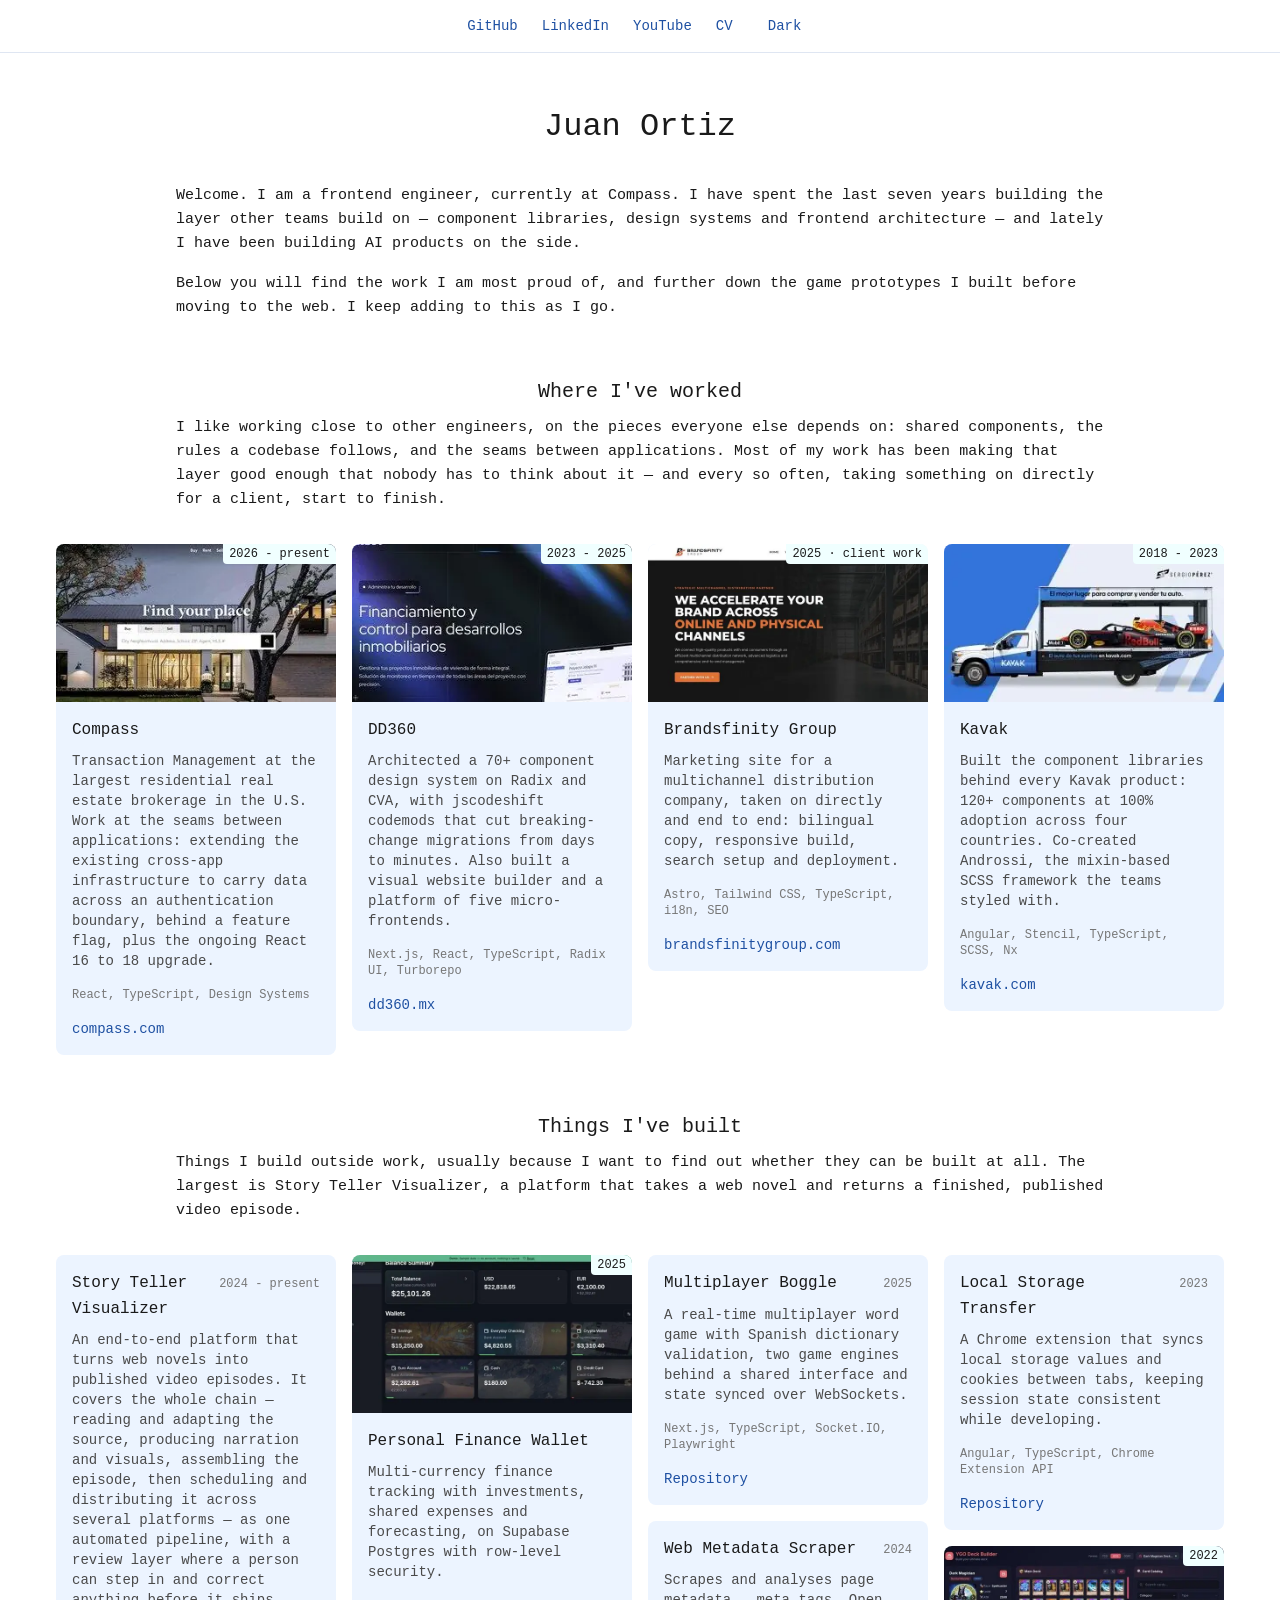
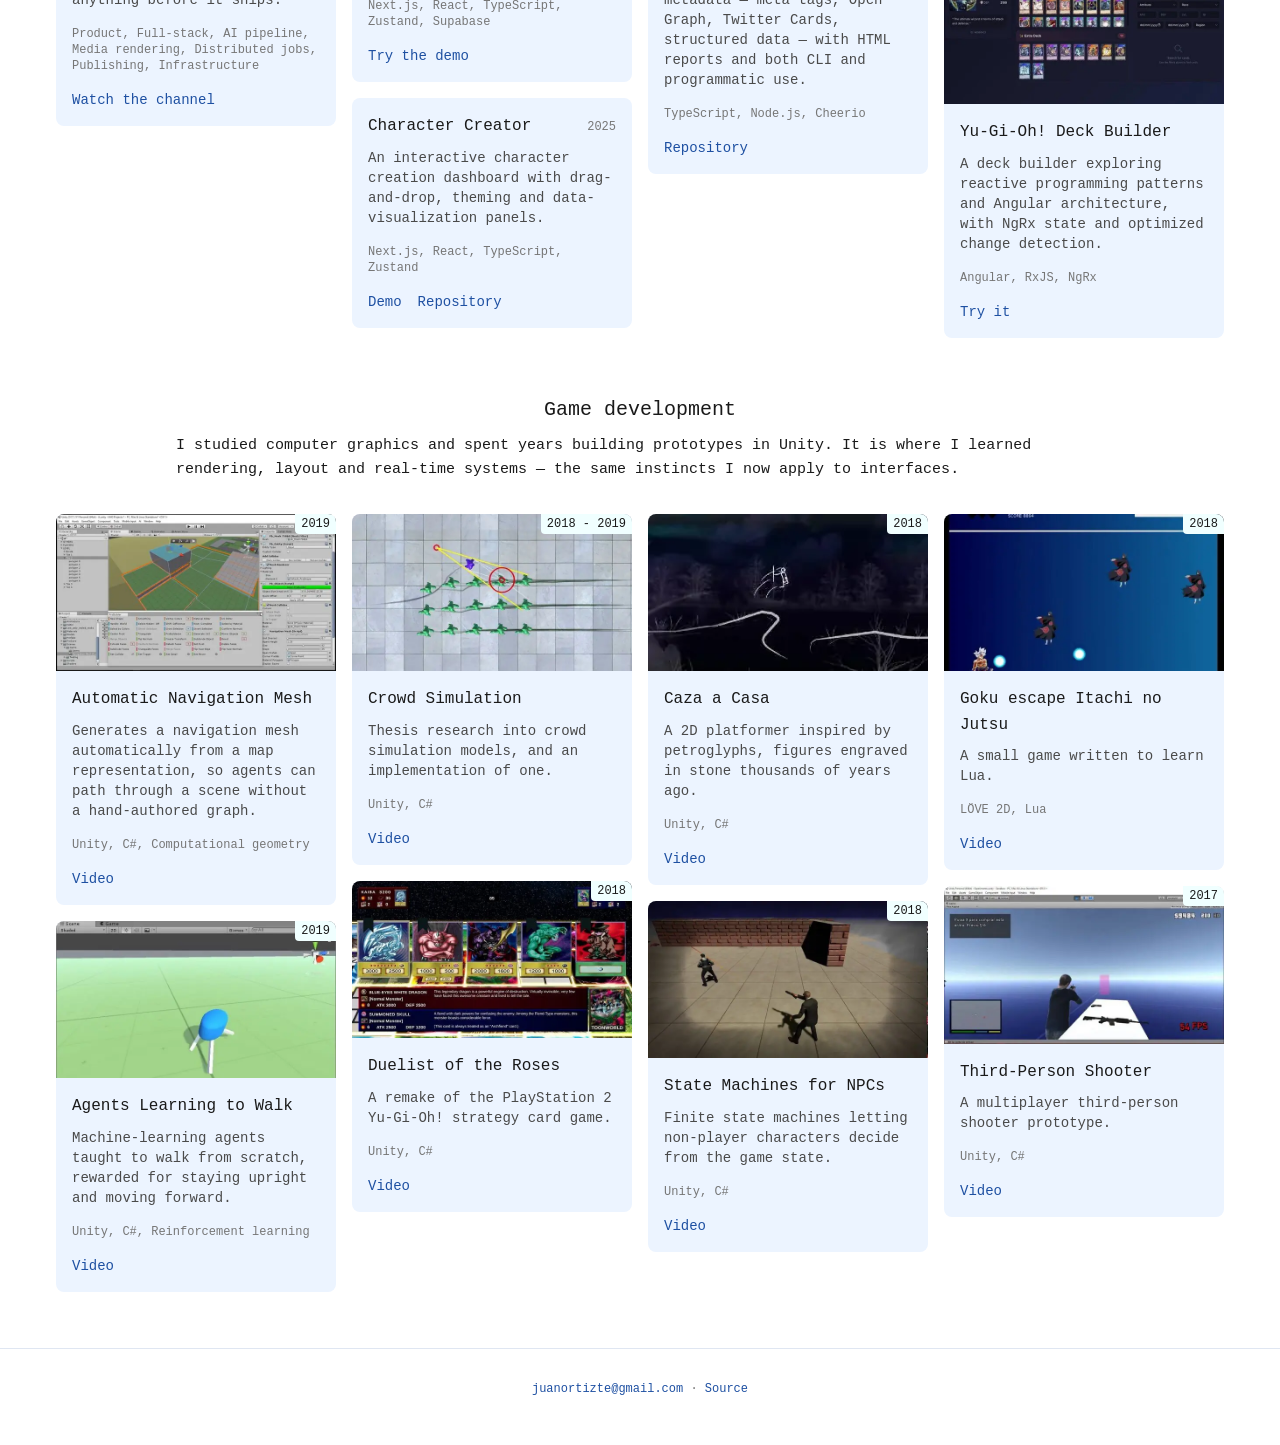
==== commit 7cb3dcd4: "chore: publish finance wallet cover" ====
--- a/index.html
+++ b/index.html
@@ -1,8 +1,8 @@
-<!DOCTYPE html><!--TWJ0XBy6WL6_ulA7Tv_Kf--><html lang="en"><head><meta charSet="utf-8"/><meta name="viewport" content="width=device-width, initial-scale=1"/><link rel="stylesheet" href="/_next/static/css/8a3499827d942b8a.css" data-precedence="next"/><link rel="preload" as="script" fetchPriority="low" href="/_next/static/chunks/webpack-f04f1cba00776f89.js"/><script src="/_next/static/chunks/2c3511fe-b97f9a252b8cd05c.js" async=""></script><script src="/_next/static/chunks/516-aec20a03f6e17656.js" async=""></script><script src="/_next/static/chunks/main-app-eb901e12eb4a73d4.js" async=""></script><script src="/_next/static/chunks/app/page-612c66c7a4fa6661.js" async=""></script><meta name="theme-color" media="(prefers-color-scheme: light)" content="#ffffff"/><meta name="theme-color" media="(prefers-color-scheme: dark)" content="#10131a"/><title>Juan Ortiz — Senior Frontend Engineer</title><meta name="description" content="Frontend engineer. Design systems, frontend architecture, and lately AI products."/><meta name="application-name" content="Juan Ortiz — Portfolio"/><link rel="author" href="https://github.com/02900"/><meta name="author" content="Juan Ortiz"/><meta name="keywords" content="Juan Ortiz,Frontend Engineer,React,Next.js,TypeScript,Design Systems,Micro-frontends"/><meta name="creator" content="Juan Ortiz"/><meta name="publisher" content="Juan Ortiz"/><meta name="robots" content="index, follow"/><meta name="googlebot" content="index, follow, max-image-preview:large, max-snippet:-1"/><meta name="category" content="technology"/><link rel="canonical" href="https://02900.github.io/"/><meta property="og:title" content="Juan Ortiz — Senior Frontend Engineer"/><meta property="og:description" content="Frontend engineer. Design systems, frontend architecture, and lately AI products."/><meta property="og:url" content="https://02900.github.io/"/><meta property="og:site_name" content="Juan Ortiz · Portfolio"/><meta property="og:type" content="website"/><meta name="twitter:card" content="summary_large_image"/><meta name="twitter:title" content="Juan Ortiz — Senior Frontend Engineer"/><meta name="twitter:description" content="Frontend engineer. Design systems, frontend architecture, and lately AI products."/><link rel="icon" href="/favicon.ico"/><script>
+<!DOCTYPE html><!--QBYPKGMjb_yYfXWvuYwu7--><html lang="en"><head><meta charSet="utf-8"/><meta name="viewport" content="width=device-width, initial-scale=1"/><link rel="stylesheet" href="/_next/static/css/8a3499827d942b8a.css" data-precedence="next"/><link rel="preload" as="script" fetchPriority="low" href="/_next/static/chunks/webpack-f04f1cba00776f89.js"/><script src="/_next/static/chunks/2c3511fe-b97f9a252b8cd05c.js" async=""></script><script src="/_next/static/chunks/516-aec20a03f6e17656.js" async=""></script><script src="/_next/static/chunks/main-app-eb901e12eb4a73d4.js" async=""></script><script src="/_next/static/chunks/app/page-612c66c7a4fa6661.js" async=""></script><meta name="theme-color" media="(prefers-color-scheme: light)" content="#ffffff"/><meta name="theme-color" media="(prefers-color-scheme: dark)" content="#10131a"/><title>Juan Ortiz — Senior Frontend Engineer</title><meta name="description" content="Frontend engineer. Design systems, frontend architecture, and lately AI products."/><meta name="application-name" content="Juan Ortiz — Portfolio"/><link rel="author" href="https://github.com/02900"/><meta name="author" content="Juan Ortiz"/><meta name="keywords" content="Juan Ortiz,Frontend Engineer,React,Next.js,TypeScript,Design Systems,Micro-frontends"/><meta name="creator" content="Juan Ortiz"/><meta name="publisher" content="Juan Ortiz"/><meta name="robots" content="index, follow"/><meta name="googlebot" content="index, follow, max-image-preview:large, max-snippet:-1"/><meta name="category" content="technology"/><link rel="canonical" href="https://02900.github.io/"/><meta property="og:title" content="Juan Ortiz — Senior Frontend Engineer"/><meta property="og:description" content="Frontend engineer. Design systems, frontend architecture, and lately AI products."/><meta property="og:url" content="https://02900.github.io/"/><meta property="og:site_name" content="Juan Ortiz · Portfolio"/><meta property="og:type" content="website"/><meta name="twitter:card" content="summary_large_image"/><meta name="twitter:title" content="Juan Ortiz — Senior Frontend Engineer"/><meta name="twitter:description" content="Frontend engineer. Design systems, frontend architecture, and lately AI products."/><link rel="icon" href="/favicon.ico"/><script>
 (function () {
   try {
     var t = localStorage.getItem('theme');
     if (t === 'dark' || t === 'light') document.documentElement.setAttribute('data-theme', t);
   } catch (e) {}
 })();
-</script><script type="application/ld+json">{"@context":"https://schema.org","@type":"Person","name":"Juan Ortiz","jobTitle":"Senior Frontend Engineer","email":"mailto:juanortizte@gmail.com","url":"https://02900.github.io","sameAs":["https://github.com/02900","https://www.linkedin.com/in/juanortizte/","https://www.youtube.com/@IsekaiWorlds-ES"]}</script><script src="/_next/static/chunks/polyfills-42372ed130431b0a.js" noModule=""></script></head><body><div hidden=""><!--$--><!--/$--></div><a href="#main" class="sr-only focus:not-sr-only focus:absolute focus:left-4 focus:top-4 focus:z-50 focus:bg-white focus:px-3 focus:py-2">Skip to content</a><nav class="flex flex-wrap justify-center gap-x-6 gap-y-1 px-4 py-4 text-sm" style="border-bottom:1px solid var(--line)" aria-label="Links"><a href="https://github.com/02900" target="_blank" rel="noreferrer">GitHub</a><a href="https://www.linkedin.com/in/juanortizte/" target="_blank" rel="noreferrer">LinkedIn</a><a href="https://www.youtube.com/@IsekaiWorlds-ES" target="_blank" rel="noreferrer">YouTube</a><a href="/assets/cv.pdf" target="_blank" rel="noreferrer">CV</a><button type="button" aria-label="Switch to dark theme" class="cursor-pointer bg-transparent p-0 text-sm underline-offset-4 hover:underline" style="color:var(--link);font:inherit;min-width:3.5rem"> </button></nav><main id="main" class="mx-auto max-w-[1440px] pt-12"><div class="mx-auto mb-14 max-w-[960px] px-4"><h1 class="text-center">Juan Ortiz</h1><p>Welcome. I am a frontend engineer, currently at Compass. I have spent the last seven years building the layer other teams build on — component libraries, design systems and frontend architecture — and lately I have been building AI products on the side.</p><p>Below you will find the work I am most proud of, and further down the game prototypes I built before moving to the web. I keep adding to this as I go.</p></div><section id="work" class="mb-14 scroll-mt-20"><div class="mx-auto mb-8 max-w-[960px] px-4"><h2 class="text-center">Where I&#x27;ve worked</h2><p>I like working close to other engineers, on the pieces everyone else depends on: shared components, the rules a codebase follows, and the seams between applications. Most of my work has been making that layer good enough that nobody has to think about it — and every so often, taking something on directly for a client, start to finish.</p></div><div class="mx-auto max-w-[1200px] columns-[17rem] gap-4 px-4"><article class="mb-4 flex w-full break-inside-avoid flex-col overflow-hidden rounded-lg transition-colors" style="background:var(--card)"><div class="relative"><picture><source type="image/webp" srcSet="/assets/frontend/compass.webp"/><img src="/assets/frontend/compass.jpg" alt="Compass" width="640" height="360" loading="lazy" decoding="async" draggable="false" class="block aspect-video w-full object-cover"/></picture><span class="absolute right-0 top-0 rounded-bl px-1.5 py-0.5 text-xs" style="background:var(--badge);color:var(--badge-ink)">2026 - present</span></div><div class="flex flex-1 flex-col p-4"><div class="mb-2 flex items-baseline justify-between gap-2"><h3>Compass</h3></div><p class="text-sm" style="color:var(--ink-soft)">Transaction Management at the largest residential real estate brokerage in the U.S. Work at the seams between applications: extending the existing cross-app infrastructure to carry data across an authentication boundary, behind a feature flag, plus the ongoing React 16 to 18 upgrade.</p><div class="mt-auto"><p class="mb-0 text-xs" style="color:var(--ink-faint)">React, TypeScript, Design Systems</p><div class="mt-3 flex flex-wrap gap-x-4 gap-y-1 text-sm"><a href="https://www.compass.com/" target="_blank" rel="noreferrer">compass.com</a></div></div></div></article><article class="mb-4 flex w-full break-inside-avoid flex-col overflow-hidden rounded-lg transition-colors" style="background:var(--card)"><div class="relative"><picture><source type="image/webp" srcSet="/assets/frontend/dd360.webp"/><img src="/assets/frontend/dd360.jpg" alt="DD360" width="640" height="360" loading="lazy" decoding="async" draggable="false" class="block aspect-video w-full object-cover"/></picture><span class="absolute right-0 top-0 rounded-bl px-1.5 py-0.5 text-xs" style="background:var(--badge);color:var(--badge-ink)">2023 - 2025</span></div><div class="flex flex-1 flex-col p-4"><div class="mb-2 flex items-baseline justify-between gap-2"><h3>DD360</h3></div><p class="text-sm" style="color:var(--ink-soft)">Architected a 70+ component design system on Radix and CVA, with jscodeshift codemods that cut breaking-change migrations from days to minutes. Also built a visual website builder and a platform of five micro-frontends.</p><div class="mt-auto"><p class="mb-0 text-xs" style="color:var(--ink-faint)">Next.js, React, TypeScript, Radix UI, Turborepo</p><div class="mt-3 flex flex-wrap gap-x-4 gap-y-1 text-sm"><a href="https://dd360.mx/" target="_blank" rel="noreferrer">dd360.mx</a></div></div></div></article><article class="mb-4 flex w-full break-inside-avoid flex-col overflow-hidden rounded-lg transition-colors" style="background:var(--card)"><div class="relative"><picture><source type="image/webp" srcSet="/assets/frontend/brandsfinity.webp"/><img src="/assets/frontend/brandsfinity.jpg" alt="Brandsfinity Group" width="640" height="360" loading="lazy" decoding="async" draggable="false" class="block aspect-video w-full object-cover"/></picture><span class="absolute right-0 top-0 rounded-bl px-1.5 py-0.5 text-xs" style="background:var(--badge);color:var(--badge-ink)">2025 · client work</span></div><div class="flex flex-1 flex-col p-4"><div class="mb-2 flex items-baseline justify-between gap-2"><h3>Brandsfinity Group</h3></div><p class="text-sm" style="color:var(--ink-soft)">Marketing site for a multichannel distribution company, taken on directly and end to end: bilingual copy, responsive build, search setup and deployment.</p><div class="mt-auto"><p class="mb-0 text-xs" style="color:var(--ink-faint)">Astro, Tailwind CSS, TypeScript, i18n, SEO</p><div class="mt-3 flex flex-wrap gap-x-4 gap-y-1 text-sm"><a href="https://www.brandsfinitygroup.com/" target="_blank" rel="noreferrer">brandsfinitygroup.com</a></div></div></div></article><article class="mb-4 flex w-full break-inside-avoid flex-col overflow-hidden rounded-lg transition-colors" style="background:var(--card)"><div class="relative"><picture><source type="image/webp" srcSet="/assets/frontend/kavak.webp"/><img src="/assets/frontend/kavak.jpg" alt="Kavak" width="640" height="360" loading="lazy" decoding="async" draggable="false" class="block aspect-video w-full object-cover"/></picture><span class="absolute right-0 top-0 rounded-bl px-1.5 py-0.5 text-xs" style="background:var(--badge);color:var(--badge-ink)">2018 - 2023</span></div><div class="flex flex-1 flex-col p-4"><div class="mb-2 flex items-baseline justify-between gap-2"><h3>Kavak</h3></div><p class="text-sm" style="color:var(--ink-soft)">Built the component libraries behind every Kavak product: 120+ components at 100% adoption across four countries. Co-created Androssi, the mixin-based SCSS framework the teams styled with.</p><div class="mt-auto"><p class="mb-0 text-xs" style="color:var(--ink-faint)">Angular, Stencil, TypeScript, SCSS, Nx</p><div class="mt-3 flex flex-wrap gap-x-4 gap-y-1 text-sm"><a href="https://www.kavak.com/" target="_blank" rel="noreferrer">kavak.com</a></div></div></div></article></div></section><section id="projects" class="mb-14 scroll-mt-20"><div class="mx-auto mb-8 max-w-[960px] px-4"><h2 class="text-center">Things I&#x27;ve built</h2><p>Things I build outside work, usually because I want to find out whether they can be built at all. The largest is Story Teller Visualizer, a platform that takes a web novel and returns a finished, published video episode.</p></div><div class="mx-auto max-w-[1200px] columns-[17rem] gap-4 px-4"><article class="mb-4 flex w-full break-inside-avoid flex-col overflow-hidden rounded-lg transition-colors" style="background:var(--card)"><div class="flex flex-1 flex-col p-4"><div class="mb-2 flex items-baseline justify-between gap-2"><h3>Story Teller Visualizer</h3><span class="shrink-0 text-xs" style="color:var(--ink-faint)">2024 - present</span></div><p class="text-sm" style="color:var(--ink-soft)">An end-to-end platform that turns web novels into published video episodes. It covers the whole chain — reading and adapting the source, producing narration and visuals, assembling the episode, then scheduling and distributing it across several platforms — as one automated pipeline, with a review layer where a person can step in and correct anything before it ships.</p><div class="mt-auto"><p class="mb-0 text-xs" style="color:var(--ink-faint)">Product, Full-stack, AI pipeline, Media rendering, Distributed jobs, Publishing, Infrastructure</p><div class="mt-3 flex flex-wrap gap-x-4 gap-y-1 text-sm"><a href="https://www.youtube.com/@IsekaiWorlds-ES" target="_blank" rel="noreferrer">Watch the channel</a></div></div></div></article><article class="mb-4 flex w-full break-inside-avoid flex-col overflow-hidden rounded-lg transition-colors" style="background:var(--card)"><div class="flex flex-1 flex-col p-4"><div class="mb-2 flex items-baseline justify-between gap-2"><h3>Personal Finance Wallet</h3><span class="shrink-0 text-xs" style="color:var(--ink-faint)">2025</span></div><p class="text-sm" style="color:var(--ink-soft)">Multi-currency finance tracking with investments, shared expenses and forecasting, on Supabase Postgres with row-level security.</p><div class="mt-auto"><p class="mb-0 text-xs" style="color:var(--ink-faint)">Next.js, React, TypeScript, Zustand, Supabase</p><div class="mt-3 flex flex-wrap gap-x-4 gap-y-1 text-sm"><a href="https://finance-wallet-one.vercel.app/demo" target="_blank" rel="noreferrer">Try the demo</a></div></div></div></article><article class="mb-4 flex w-full break-inside-avoid flex-col overflow-hidden rounded-lg transition-colors" style="background:var(--card)"><div class="flex flex-1 flex-col p-4"><div class="mb-2 flex items-baseline justify-between gap-2"><h3>Character Creator</h3><span class="shrink-0 text-xs" style="color:var(--ink-faint)">2025</span></div><p class="text-sm" style="color:var(--ink-soft)">An interactive character creation dashboard with drag-and-drop, theming and data-visualization panels.</p><div class="mt-auto"><p class="mb-0 text-xs" style="color:var(--ink-faint)">Next.js, React, TypeScript, Zustand</p><div class="mt-3 flex flex-wrap gap-x-4 gap-y-1 text-sm"><a href="https://character-creator-nine.vercel.app" target="_blank" rel="noreferrer">Demo</a><a href="https://github.com/02900/character-creator" target="_blank" rel="noreferrer">Repository</a></div></div></div></article><article class="mb-4 flex w-full break-inside-avoid flex-col overflow-hidden rounded-lg transition-colors" style="background:var(--card)"><div class="flex flex-1 flex-col p-4"><div class="mb-2 flex items-baseline justify-between gap-2"><h3>Multiplayer Boggle</h3><span class="shrink-0 text-xs" style="color:var(--ink-faint)">2025</span></div><p class="text-sm" style="color:var(--ink-soft)">A real-time multiplayer word game with Spanish dictionary validation, two game engines behind a shared interface and state synced over WebSockets.</p><div class="mt-auto"><p class="mb-0 text-xs" style="color:var(--ink-faint)">Next.js, TypeScript, Socket.IO, Playwright</p><div class="mt-3 flex flex-wrap gap-x-4 gap-y-1 text-sm"><a href="https://github.com/02900/boggle" target="_blank" rel="noreferrer">Repository</a></div></div></div></article><article class="mb-4 flex w-full break-inside-avoid flex-col overflow-hidden rounded-lg transition-colors" style="background:var(--card)"><div class="flex flex-1 flex-col p-4"><div class="mb-2 flex items-baseline justify-between gap-2"><h3>Web Metadata Scraper</h3><span class="shrink-0 text-xs" style="color:var(--ink-faint)">2024</span></div><p class="text-sm" style="color:var(--ink-soft)">Scrapes and analyses page metadata — meta tags, Open Graph, Twitter Cards, structured data — with HTML reports and both CLI and programmatic use.</p><div class="mt-auto"><p class="mb-0 text-xs" style="color:var(--ink-faint)">TypeScript, Node.js, Cheerio</p><div class="mt-3 flex flex-wrap gap-x-4 gap-y-1 text-sm"><a href="https://github.com/02900/Web-Metadata-Scraper" target="_blank" rel="noreferrer">Repository</a></div></div></div></article><article class="mb-4 flex w-full break-inside-avoid flex-col overflow-hidden rounded-lg transition-colors" style="background:var(--card)"><div class="flex flex-1 flex-col p-4"><div class="mb-2 flex items-baseline justify-between gap-2"><h3>Local Storage Transfer</h3><span class="shrink-0 text-xs" style="color:var(--ink-faint)">2023</span></div><p class="text-sm" style="color:var(--ink-soft)">A Chrome extension that syncs local storage values and cookies between tabs, keeping session state consistent while developing.</p><div class="mt-auto"><p class="mb-0 text-xs" style="color:var(--ink-faint)">Angular, TypeScript, Chrome Extension API</p><div class="mt-3 flex flex-wrap gap-x-4 gap-y-1 text-sm"><a href="https://github.com/02900/ce-copy-local-storage" target="_blank" rel="noreferrer">Repository</a></div></div></div></article><article class="mb-4 flex w-full break-inside-avoid flex-col overflow-hidden rounded-lg transition-colors" style="background:var(--card)"><div class="relative"><picture><source type="image/webp" srcSet="/assets/frontend/deck-builder.webp"/><img src="/assets/frontend/deck-builder.jpg" alt="Yu-Gi-Oh! Deck Builder" width="640" height="360" loading="lazy" decoding="async" draggable="false" class="block aspect-video w-full object-cover"/></picture><span class="absolute right-0 top-0 rounded-bl px-1.5 py-0.5 text-xs" style="background:var(--badge);color:var(--badge-ink)">2022</span></div><div class="flex flex-1 flex-col p-4"><div class="mb-2 flex items-baseline justify-between gap-2"><h3>Yu-Gi-Oh! Deck Builder</h3></div><p class="text-sm" style="color:var(--ink-soft)">A deck builder exploring reactive programming patterns and Angular architecture, with NgRx state and optimized change detection.</p><div class="mt-auto"><p class="mb-0 text-xs" style="color:var(--ink-faint)">Angular, RxJS, NgRx</p><div class="mt-3 flex flex-wrap gap-x-4 gap-y-1 text-sm"><a href="https://02900.github.io/ygo-deck-builder/" target="_blank" rel="noreferrer">Try it</a></div></div></div></article></div></section><section id="games" class="mb-14 scroll-mt-20"><div class="mx-auto mb-8 max-w-[960px] px-4"><h2 class="text-center">Game development</h2><p>I studied computer graphics and spent years building prototypes in Unity. It is where I learned rendering, layout and real-time systems — the same instincts I now apply to interfaces.</p></div><div class="mx-auto max-w-[1200px] columns-[17rem] gap-4 px-4"><article class="mb-4 flex w-full break-inside-avoid flex-col overflow-hidden rounded-lg transition-colors" style="background:var(--card)"><div class="relative"><picture><source type="image/webp" srcSet="/assets/vg/navmesh.webp"/><img src="/assets/vg/navmesh.jpg" alt="Automatic Navigation Mesh" width="640" height="360" loading="lazy" decoding="async" draggable="false" class="block aspect-video w-full object-cover"/></picture><span class="absolute right-0 top-0 rounded-bl px-1.5 py-0.5 text-xs" style="background:var(--badge);color:var(--badge-ink)">2019</span></div><div class="flex flex-1 flex-col p-4"><div class="mb-2 flex items-baseline justify-between gap-2"><h3>Automatic Navigation Mesh</h3></div><p class="text-sm" style="color:var(--ink-soft)">Generates a navigation mesh automatically from a map representation, so agents can path through a scene without a hand-authored graph.</p><div class="mt-auto"><p class="mb-0 text-xs" style="color:var(--ink-faint)">Unity, C#, Computational geometry</p><div class="mt-3 flex flex-wrap gap-x-4 gap-y-1 text-sm"><a href="https://www.youtube.com/watch?v=kCVZcDi-71w" target="_blank" rel="noreferrer">Video</a></div></div></div></article><article class="mb-4 flex w-full break-inside-avoid flex-col overflow-hidden rounded-lg transition-colors" style="background:var(--card)"><div class="relative"><picture><source type="image/webp" srcSet="/assets/vg/aiwalk.webp"/><img src="/assets/vg/aiwalk.jpg" alt="Agents Learning to Walk" width="640" height="360" loading="lazy" decoding="async" draggable="false" class="block aspect-video w-full object-cover"/></picture><span class="absolute right-0 top-0 rounded-bl px-1.5 py-0.5 text-xs" style="background:var(--badge);color:var(--badge-ink)">2019</span></div><div class="flex flex-1 flex-col p-4"><div class="mb-2 flex items-baseline justify-between gap-2"><h3>Agents Learning to Walk</h3></div><p class="text-sm" style="color:var(--ink-soft)">Machine-learning agents taught to walk from scratch, rewarded for staying upright and moving forward.</p><div class="mt-auto"><p class="mb-0 text-xs" style="color:var(--ink-faint)">Unity, C#, Reinforcement learning</p><div class="mt-3 flex flex-wrap gap-x-4 gap-y-1 text-sm"><a href="https://www.youtube.com/watch?v=2hgGaV5XXuo" target="_blank" rel="noreferrer">Video</a></div></div></div></article><article class="mb-4 flex w-full break-inside-avoid flex-col overflow-hidden rounded-lg transition-colors" style="background:var(--card)"><div class="relative"><picture><source type="image/webp" srcSet="/assets/vg/crowd-simulation.webp"/><img src="/assets/vg/crowd-simulation.jpg" alt="Crowd Simulation" width="640" height="360" loading="lazy" decoding="async" draggable="false" class="block aspect-video w-full object-cover"/></picture><span class="absolute right-0 top-0 rounded-bl px-1.5 py-0.5 text-xs" style="background:var(--badge);color:var(--badge-ink)">2018 - 2019</span></div><div class="flex flex-1 flex-col p-4"><div class="mb-2 flex items-baseline justify-between gap-2"><h3>Crowd Simulation</h3></div><p class="text-sm" style="color:var(--ink-soft)">Thesis research into crowd simulation models, and an implementation of one.</p><div class="mt-auto"><p class="mb-0 text-xs" style="color:var(--ink-faint)">Unity, C#</p><div class="mt-3 flex flex-wrap gap-x-4 gap-y-1 text-sm"><a href="https://youtu.be/dblzEx7WnDI" target="_blank" rel="noreferrer">Video</a></div></div></div></article><article class="mb-4 flex w-full break-inside-avoid flex-col overflow-hidden rounded-lg transition-colors" style="background:var(--card)"><div class="relative"><picture><source type="image/webp" srcSet="/assets/vg/ygo.webp"/><img src="/assets/vg/ygo.jpg" alt="Duelist of the Roses" width="640" height="360" loading="lazy" decoding="async" draggable="false" class="block aspect-video w-full object-cover"/></picture><span class="absolute right-0 top-0 rounded-bl px-1.5 py-0.5 text-xs" style="background:var(--badge);color:var(--badge-ink)">2018</span></div><div class="flex flex-1 flex-col p-4"><div class="mb-2 flex items-baseline justify-between gap-2"><h3>Duelist of the Roses</h3></div><p class="text-sm" style="color:var(--ink-soft)">A remake of the PlayStation 2 Yu-Gi-Oh! strategy card game.</p><div class="mt-auto"><p class="mb-0 text-xs" style="color:var(--ink-faint)">Unity, C#</p><div class="mt-3 flex flex-wrap gap-x-4 gap-y-1 text-sm"><a href="https://youtu.be/uUspAGvrGdE" target="_blank" rel="noreferrer">Video</a></div></div></div></article><article class="mb-4 flex w-full break-inside-avoid flex-col overflow-hidden rounded-lg transition-colors" style="background:var(--card)"><div class="relative"><picture><source type="image/webp" srcSet="/assets/vg/caza-a-casa.webp"/><img src="/assets/vg/caza-a-casa.jpg" alt="Caza a Casa" width="640" height="360" loading="lazy" decoding="async" draggable="false" class="block aspect-video w-full object-cover"/></picture><span class="absolute right-0 top-0 rounded-bl px-1.5 py-0.5 text-xs" style="background:var(--badge);color:var(--badge-ink)">2018</span></div><div class="flex flex-1 flex-col p-4"><div class="mb-2 flex items-baseline justify-between gap-2"><h3>Caza a Casa</h3></div><p class="text-sm" style="color:var(--ink-soft)">A 2D platformer inspired by petroglyphs, figures engraved in stone thousands of years ago.</p><div class="mt-auto"><p class="mb-0 text-xs" style="color:var(--ink-faint)">Unity, C#</p><div class="mt-3 flex flex-wrap gap-x-4 gap-y-1 text-sm"><a href="https://www.youtube.com/watch?v=K7vWXWfpdD0" target="_blank" rel="noreferrer">Video</a></div></div></div></article><article class="mb-4 flex w-full break-inside-avoid flex-col overflow-hidden rounded-lg transition-colors" style="background:var(--card)"><div class="relative"><picture><source type="image/webp" srcSet="/assets/vg/ai4vg-3.webp"/><img src="/assets/vg/ai4vg-3.jpg" alt="State Machines for NPCs" width="640" height="360" loading="lazy" decoding="async" draggable="false" class="block aspect-video w-full object-cover"/></picture><span class="absolute right-0 top-0 rounded-bl px-1.5 py-0.5 text-xs" style="background:var(--badge);color:var(--badge-ink)">2018</span></div><div class="flex flex-1 flex-col p-4"><div class="mb-2 flex items-baseline justify-between gap-2"><h3>State Machines for NPCs</h3></div><p class="text-sm" style="color:var(--ink-soft)">Finite state machines letting non-player characters decide from the game state.</p><div class="mt-auto"><p class="mb-0 text-xs" style="color:var(--ink-faint)">Unity, C#</p><div class="mt-3 flex flex-wrap gap-x-4 gap-y-1 text-sm"><a href="https://www.youtube.com/watch?v=NBQ8Mfu8y_c" target="_blank" rel="noreferrer">Video</a></div></div></div></article><article class="mb-4 flex w-full break-inside-avoid flex-col overflow-hidden rounded-lg transition-colors" style="background:var(--card)"><div class="relative"><picture><source type="image/webp" srcSet="/assets/vg/goku-escape-itachi-no-jutsu.webp"/><img src="/assets/vg/goku-escape-itachi-no-jutsu.jpg" alt="Goku escape Itachi no Jutsu" width="640" height="360" loading="lazy" decoding="async" draggable="false" class="block aspect-video w-full object-cover"/></picture><span class="absolute right-0 top-0 rounded-bl px-1.5 py-0.5 text-xs" style="background:var(--badge);color:var(--badge-ink)">2018</span></div><div class="flex flex-1 flex-col p-4"><div class="mb-2 flex items-baseline justify-between gap-2"><h3>Goku escape Itachi no Jutsu</h3></div><p class="text-sm" style="color:var(--ink-soft)">A small game written to learn Lua.</p><div class="mt-auto"><p class="mb-0 text-xs" style="color:var(--ink-faint)">LÖVE 2D, Lua</p><div class="mt-3 flex flex-wrap gap-x-4 gap-y-1 text-sm"><a href="https://youtu.be/Z_l2B_m0t9A" target="_blank" rel="noreferrer">Video</a></div></div></div></article><article class="mb-4 flex w-full break-inside-avoid flex-col overflow-hidden rounded-lg transition-colors" style="background:var(--card)"><div class="relative"><picture><source type="image/webp" srcSet="/assets/vg/tps.webp"/><img src="/assets/vg/tps.jpg" alt="Third-Person Shooter" width="640" height="360" loading="lazy" decoding="async" draggable="false" class="block aspect-video w-full object-cover"/></picture><span class="absolute right-0 top-0 rounded-bl px-1.5 py-0.5 text-xs" style="background:var(--badge);color:var(--badge-ink)">2017</span></div><div class="flex flex-1 flex-col p-4"><div class="mb-2 flex items-baseline justify-between gap-2"><h3>Third-Person Shooter</h3></div><p class="text-sm" style="color:var(--ink-soft)">A multiplayer third-person shooter prototype.</p><div class="mt-auto"><p class="mb-0 text-xs" style="color:var(--ink-faint)">Unity, C#</p><div class="mt-3 flex flex-wrap gap-x-4 gap-y-1 text-sm"><a href="https://www.youtube.com/watch?v=3qoVqg6spMU" target="_blank" rel="noreferrer">Video</a></div></div></div></article></div></section></main><footer class="mt-4 px-4 py-8 text-center text-xs" style="border-top:1px solid var(--line);color:var(--ink-faint)"><p class="mb-0"><a href="mailto:juanortizte@gmail.com">juanortizte@gmail.com</a> · <a href="https://github.com/02900/portfolio" target="_blank" rel="noreferrer">Source</a></p></footer><!--$--><!--/$--><script src="/_next/static/chunks/webpack-f04f1cba00776f89.js" id="_R_" async=""></script><script>(self.__next_f=self.__next_f||[]).push([0])</script><script>self.__next_f.push([1,"1:\"$Sreact.fragment\"\n2:I[9251,[],\"\"]\n3:I[3663,[],\"\"]\n4:I[817,[\"974\",\"static/chunks/app/page-612c66c7a4fa6661.js\"],\"default\"]\nd:I[5721,[],\"\"]\n:HL[\"/_next/static/css/8a3499827d942b8a.css\",\"style\"]\n"])</script><script>self.__next_f.push([1,"0:{\"P\":null,\"b\":\"TWJ0XBy6WL6-ulA7Tv_Kf\",\"p\":\"\",\"c\":[\"\",\"\"],\"i\":false,\"f\":[[[\"\",{\"children\":[\"__PAGE__\",{}]},\"$undefined\",\"$undefined\",true],[\"\",[\"$\",\"$1\",\"c\",{\"children\":[[[\"$\",\"link\",\"0\",{\"rel\":\"stylesheet\",\"href\":\"/_next/static/css/8a3499827d942b8a.css\",\"precedence\":\"next\",\"crossOrigin\":\"$undefined\",\"nonce\":\"$undefined\"}]],[\"$\",\"html\",null,{\"lang\":\"en\",\"suppressHydrationWarning\":true,\"children\":[[\"$\",\"head\",null,{\"children\":[[\"$\",\"script\",null,{\"dangerouslySetInnerHTML\":{\"__html\":\"\\n(function () {\\n  try {\\n    var t = localStorage.getItem('theme');\\n    if (t === 'dark' || t === 'light') document.documentElement.setAttribute('data-theme', t);\\n  } catch (e) {}\\n})();\\n\"}}],[\"$\",\"script\",null,{\"type\":\"application/ld+json\",\"dangerouslySetInnerHTML\":{\"__html\":\"{\\\"@context\\\":\\\"https://schema.org\\\",\\\"@type\\\":\\\"Person\\\",\\\"name\\\":\\\"Juan Ortiz\\\",\\\"jobTitle\\\":\\\"Senior Frontend Engineer\\\",\\\"email\\\":\\\"mailto:juanortizte@gmail.com\\\",\\\"url\\\":\\\"https://02900.github.io\\\",\\\"sameAs\\\":[\\\"https://github.com/02900\\\",\\\"https://www.linkedin.com/in/juanortizte/\\\",\\\"https://www.youtube.com/@IsekaiWorlds-ES\\\"]}\"}}]]}],[\"$\",\"body\",null,{\"children\":[\"$\",\"$L2\",null,{\"parallelRouterKey\":\"children\",\"error\":\"$undefined\",\"errorStyles\":\"$undefined\",\"errorScripts\":\"$undefined\",\"template\":[\"$\",\"$L3\",null,{}],\"templateStyles\":\"$undefined\",\"templateScripts\":\"$undefined\",\"notFound\":[[[\"$\",\"title\",null,{\"children\":\"404: This page could not be found.\"}],[\"$\",\"div\",null,{\"style\":{\"fontFamily\":\"system-ui,\\\"Segoe UI\\\",Roboto,Helvetica,Arial,sans-serif,\\\"Apple Color Emoji\\\",\\\"Segoe UI Emoji\\\"\",\"height\":\"100vh\",\"textAlign\":\"center\",\"display\":\"flex\",\"flexDirection\":\"column\",\"alignItems\":\"center\",\"justifyContent\":\"center\"},\"children\":[\"$\",\"div\",null,{\"children\":[[\"$\",\"style\",null,{\"dangerouslySetInnerHTML\":{\"__html\":\"body{color:#000;background:#fff;margin:0}.next-error-h1{border-right:1px solid rgba(0,0,0,.3)}@media (prefers-color-scheme:dark){body{color:#fff;background:#000}.next-error-h1{border-right:1px solid rgba(255,255,255,.3)}}\"}}],[\"$\",\"h1\",null,{\"className\":\"next-error-h1\",\"style\":{\"display\":\"inline-block\",\"margin\":\"0 20px 0 0\",\"padding\":\"0 23px 0 0\",\"fontSize\":24,\"fontWeight\":500,\"verticalAlign\":\"top\",\"lineHeight\":\"49px\"},\"children\":404}],[\"$\",\"div\",null,{\"style\":{\"display\":\"inline-block\"},\"children\":[\"$\",\"h2\",null,{\"style\":{\"fontSize\":14,\"fontWeight\":400,\"lineHeight\":\"49px\",\"margin\":0},\"children\":\"This page could not be found.\"}]}]]}]}]],[]],\"forbidden\":\"$undefined\",\"unauthorized\":\"$undefined\"}]}]]}]]}],{\"children\":[\"__PAGE__\",[\"$\",\"$1\",\"c\",{\"children\":[[[\"$\",\"a\",null,{\"href\":\"#main\",\"className\":\"sr-only focus:not-sr-only focus:absolute focus:left-4 focus:top-4 focus:z-50 focus:bg-white focus:px-3 focus:py-2\",\"children\":\"Skip to content\"}],[\"$\",\"nav\",null,{\"className\":\"flex flex-wrap justify-center gap-x-6 gap-y-1 px-4 py-4 text-sm\",\"style\":{\"borderBottom\":\"1px solid var(--line)\"},\"aria-label\":\"Links\",\"children\":[[[\"$\",\"a\",\"https://github.com/02900\",{\"href\":\"https://github.com/02900\",\"target\":\"_blank\",\"rel\":\"noreferrer\",\"children\":\"GitHub\"}],[\"$\",\"a\",\"https://www.linkedin.com/in/juanortizte/\",{\"href\":\"https://www.linkedin.com/in/juanortizte/\",\"target\":\"_blank\",\"rel\":\"noreferrer\",\"children\":\"LinkedIn\"}],[\"$\",\"a\",\"https://www.youtube.com/@IsekaiWorlds-ES\",{\"href\":\"https://www.youtube.com/@IsekaiWorlds-ES\",\"target\":\"_blank\",\"rel\":\"noreferrer\",\"children\":\"YouTube\"}],[\"$\",\"a\",\"/assets/cv.pdf\",{\"href\":\"/assets/cv.pdf\",\"target\":\"_blank\",\"rel\":\"noreferrer\",\"children\":\"CV\"}]],[\"$\",\"$L4\",null,{}]]}],[\"$\",\"main\",null,{\"id\":\"main\",\"className\":\"mx-auto max-w-[1440px] pt-12\",\"children\":[[\"$\",\"div\",null,{\"className\":\"mx-auto mb-14 max-w-[960px] px-4\",\"children\":[[\"$\",\"h1\",null,{\"className\":\"text-center\",\"children\":\"Juan Ortiz\"}],[\"$\",\"p\",null,{\"children\":\"Welcome. I am a frontend engineer, currently at Compass. I have spent the last seven years building the layer other teams build on — component libraries, design systems and frontend architecture — and lately I have been building AI products on the side.\"}],[\"$\",\"p\",null,{\"children\":\"Below you will find the work I am most proud of, and further down the game prototypes I built before moving to the web. I keep adding to this as I go.\"}]]}],[\"$\",\"section\",null,{\"id\":\"work\",\"className\":\"mb-14 scroll-mt-20\",\"children\":[[\"$\",\"div\",null,{\"className\":\"mx-auto mb-8 max-w-[960px] px-4\",\"children\":[\"$L5\",\"$L6\"]}],\"$L7\"]}],\"$L8\",\"$L9\"]}],\"$La\"],null,\"$Lb\"]}],{},null,false]},null,false],\"$Lc\",false]],\"m\":\"$undefined\",\"G\":[\"$d\",[]],\"s\":false,\"S\":true}\n"])</script><script>self.__next_f.push([1,"1d:I[8170,[],\"OutletBoundary\"]\n1f:I[879,[],\"AsyncMetadataOutlet\"]\n21:I[8170,[],\"ViewportBoundary\"]\n23:I[8170,[],\"MetadataBoundary\"]\n24:\"$Sreact.suspense\"\n5:[\"$\",\"h2\",null,{\"className\":\"text-center\",\"children\":\"Where I've worked\"}]\n6:[\"$\",\"p\",null,{\"children\":\"I like working close to other engineers, on the pieces everyone else depends on: shared components, the rules a codebase follows, and the seams between applications. Most of my work has been making that layer good enough that nobody has to think about it — and every so often, taking something on directly for a client, start to finish.\"}]\n"])</script><script>self.__next_f.push([1,"7:[\"$\",\"div\",null,{\"className\":\"mx-auto max-w-[1200px] columns-[17rem] gap-4 px-4\",\"children\":[[\"$\",\"article\",\"Compass\",{\"className\":\"mb-4 flex w-full break-inside-avoid flex-col overflow-hidden rounded-lg transition-colors\",\"style\":{\"background\":\"var(--card)\"},\"children\":[[\"$\",\"div\",null,{\"className\":\"relative\",\"children\":[[\"$\",\"picture\",null,{\"children\":[[\"$\",\"source\",null,{\"type\":\"image/webp\",\"srcSet\":\"/assets/frontend/compass.webp\"}],[\"$\",\"img\",null,{\"src\":\"/assets/frontend/compass.jpg\",\"alt\":\"Compass\",\"width\":640,\"height\":360,\"loading\":\"lazy\",\"decoding\":\"async\",\"draggable\":false,\"className\":\"block aspect-video w-full object-cover\"}]]}],[\"$\",\"span\",null,{\"className\":\"absolute right-0 top-0 rounded-bl px-1.5 py-0.5 text-xs\",\"style\":{\"background\":\"var(--badge)\",\"color\":\"var(--badge-ink)\"},\"children\":\"2026 - present\"}]]}],[\"$\",\"div\",null,{\"className\":\"flex flex-1 flex-col p-4\",\"children\":[[\"$\",\"div\",null,{\"className\":\"mb-2 flex items-baseline justify-between gap-2\",\"children\":[[\"$\",\"h3\",null,{\"children\":\"Compass\"}],false]}],[\"$\",\"p\",null,{\"className\":\"text-sm\",\"style\":{\"color\":\"var(--ink-soft)\"},\"children\":\"Transaction Management at the largest residential real estate brokerage in the U.S. Work at the seams between applications: extending the existing cross-app infrastructure to carry data across an authentication boundary, behind a feature flag, plus the ongoing React 16 to 18 upgrade.\"}],[\"$\",\"div\",null,{\"className\":\"mt-auto\",\"children\":[[\"$\",\"p\",null,{\"className\":\"mb-0 text-xs\",\"style\":{\"color\":\"var(--ink-faint)\"},\"children\":\"React, TypeScript, Design Systems\"}],[\"$\",\"div\",null,{\"className\":\"mt-3 flex flex-wrap gap-x-4 gap-y-1 text-sm\",\"children\":[[\"$\",\"a\",\"https://www.compass.com/\",{\"href\":\"https://www.compass.com/\",\"target\":\"_blank\",\"rel\":\"noreferrer\",\"children\":\"compass.com\"}]]}]]}]]}]]}],[\"$\",\"article\",\"DD360\",{\"className\":\"mb-4 flex w-full break-inside-avoid flex-col overflow-hidden rounded-lg transition-colors\",\"style\":{\"background\":\"var(--card)\"},\"children\":[[\"$\",\"div\",null,{\"className\":\"relative\",\"children\":[[\"$\",\"picture\",null,{\"children\":[[\"$\",\"source\",null,{\"type\":\"image/webp\",\"srcSet\":\"/assets/frontend/dd360.webp\"}],[\"$\",\"img\",null,{\"src\":\"/assets/frontend/dd360.jpg\",\"alt\":\"DD360\",\"width\":640,\"height\":360,\"loading\":\"lazy\",\"decoding\":\"async\",\"draggable\":false,\"className\":\"block aspect-video w-full object-cover\"}]]}],[\"$\",\"span\",null,{\"className\":\"absolute right-0 top-0 rounded-bl px-1.5 py-0.5 text-xs\",\"style\":{\"background\":\"var(--badge)\",\"color\":\"var(--badge-ink)\"},\"children\":\"2023 - 2025\"}]]}],[\"$\",\"div\",null,{\"className\":\"flex flex-1 flex-col p-4\",\"children\":[[\"$\",\"div\",null,{\"className\":\"mb-2 flex items-baseline justify-between gap-2\",\"children\":[[\"$\",\"h3\",null,{\"children\":\"DD360\"}],false]}],[\"$\",\"p\",null,{\"className\":\"text-sm\",\"style\":{\"color\":\"var(--ink-soft)\"},\"children\":\"Architected a 70+ component design system on Radix and CVA, with jscodeshift codemods that cut breaking-change migrations from days to minutes. Also built a visual website builder and a platform of five micro-frontends.\"}],[\"$\",\"div\",null,{\"className\":\"mt-auto\",\"children\":[[\"$\",\"p\",null,{\"className\":\"mb-0 text-xs\",\"style\":{\"color\":\"var(--ink-faint)\"},\"children\":\"Next.js, React, TypeScript, Radix UI, Turborepo\"}],[\"$\",\"div\",null,{\"className\":\"mt-3 flex flex-wrap gap-x-4 gap-y-1 text-sm\",\"children\":[[\"$\",\"a\",\"https://dd360.mx/\",{\"href\":\"https://dd360.mx/\",\"target\":\"_blank\",\"rel\":\"noreferrer\",\"children\":\"dd360.mx\"}]]}]]}]]}]]}],[\"$\",\"article\",\"Brandsfinity Group\",{\"className\":\"mb-4 flex w-full break-inside-avoid flex-col overflow-hidden rounded-lg transition-colors\",\"style\":{\"background\":\"var(--card)\"},\"children\":[[\"$\",\"div\",null,{\"className\":\"relative\",\"children\":[[\"$\",\"picture\",null,{\"children\":[[\"$\",\"source\",null,{\"type\":\"image/webp\",\"srcSet\":\"/assets/frontend/brandsfinity.webp\"}],[\"$\",\"img\",null,{\"src\":\"/assets/frontend/brandsfinity.jpg\",\"alt\":\"Brandsfinity Group\",\"width\":640,\"height\":360,\"loading\":\"lazy\",\"decoding\":\"async\",\"draggable\":false,\"className\":\"block aspect-video w-full object-cover\"}]]}],[\"$\",\"span\",null,{\"className\":\"absolute right-0 top-0 rounded-bl px-1.5 py-0.5 text-xs\",\"style\":{\"background\":\"var(--badge)\",\"color\":\"var(--badge-ink)\"},\"children\":\"2025 · client work\"}]]}],\"$Le\"]}],\"$Lf\"]}]\n"])</script><script>self.__next_f.push([1,"8:[\"$\",\"section\",null,{\"id\":\"projects\",\"className\":\"mb-14 scroll-mt-20\",\"children\":[[\"$\",\"div\",null,{\"className\":\"mx-auto mb-8 max-w-[960px] px-4\",\"children\":[[\"$\",\"h2\",null,{\"className\":\"text-center\",\"children\":\"Things I've built\"}],[\"$\",\"p\",null,{\"children\":\"Things I build outside work, usually because I want to find out whether they can be built at all. The largest is Story Teller Visualizer, a platform that takes a web novel and returns a finished, published video episode.\"}]]}],[\"$\",\"div\",null,{\"className\":\"mx-auto max-w-[1200px] columns-[17rem] gap-4 px-4\",\"children\":[[\"$\",\"article\",\"Story Teller Visualizer\",{\"className\":\"mb-4 flex w-full break-inside-avoid flex-col overflow-hidden rounded-lg transition-colors\",\"style\":{\"background\":\"var(--card)\"},\"children\":[\"$undefined\",[\"$\",\"div\",null,{\"className\":\"flex flex-1 flex-col p-4\",\"children\":[[\"$\",\"div\",null,{\"className\":\"mb-2 flex items-baseline justify-between gap-2\",\"children\":[[\"$\",\"h3\",null,{\"children\":\"Story Teller Visualizer\"}],[\"$\",\"span\",null,{\"className\":\"shrink-0 text-xs\",\"style\":{\"color\":\"var(--ink-faint)\"},\"children\":\"2024 - present\"}]]}],[\"$\",\"p\",null,{\"className\":\"text-sm\",\"style\":{\"color\":\"var(--ink-soft)\"},\"children\":\"An end-to-end platform that turns web novels into published video episodes. It covers the whole chain — reading and adapting the source, producing narration and visuals, assembling the episode, then scheduling and distributing it across several platforms — as one automated pipeline, with a review layer where a person can step in and correct anything before it ships.\"}],[\"$\",\"div\",null,{\"className\":\"mt-auto\",\"children\":[[\"$\",\"p\",null,{\"className\":\"mb-0 text-xs\",\"style\":{\"color\":\"var(--ink-faint)\"},\"children\":\"Product, Full-stack, AI pipeline, Media rendering, Distributed jobs, Publishing, Infrastructure\"}],[\"$\",\"div\",null,{\"className\":\"mt-3 flex flex-wrap gap-x-4 gap-y-1 text-sm\",\"children\":[[\"$\",\"a\",\"https://www.youtube.com/@IsekaiWorlds-ES\",{\"href\":\"https://www.youtube.com/@IsekaiWorlds-ES\",\"target\":\"_blank\",\"rel\":\"noreferrer\",\"children\":\"Watch the channel\"}]]}]]}]]}]]}],[\"$\",\"article\",\"Personal Finance Wallet\",{\"className\":\"mb-4 flex w-full break-inside-avoid flex-col overflow-hidden rounded-lg transition-colors\",\"style\":{\"background\":\"var(--card)\"},\"children\":[\"$undefined\",[\"$\",\"div\",null,{\"className\":\"flex flex-1 flex-col p-4\",\"children\":[[\"$\",\"div\",null,{\"className\":\"mb-2 flex items-baseline justify-between gap-2\",\"children\":[[\"$\",\"h3\",null,{\"children\":\"Personal Finance Wallet\"}],[\"$\",\"span\",null,{\"className\":\"shrink-0 text-xs\",\"style\":{\"color\":\"var(--ink-faint)\"},\"children\":\"2025\"}]]}],[\"$\",\"p\",null,{\"className\":\"text-sm\",\"style\":{\"color\":\"var(--ink-soft)\"},\"children\":\"Multi-currency finance tracking with investments, shared expenses and forecasting, on Supabase Postgres with row-level security.\"}],[\"$\",\"div\",null,{\"className\":\"mt-auto\",\"children\":[[\"$\",\"p\",null,{\"className\":\"mb-0 text-xs\",\"style\":{\"color\":\"var(--ink-faint)\"},\"children\":\"Next.js, React, TypeScript, Zustand, Supabase\"}],[\"$\",\"div\",null,{\"className\":\"mt-3 flex flex-wrap gap-x-4 gap-y-1 text-sm\",\"children\":[[\"$\",\"a\",\"https://finance-wallet-one.vercel.app/demo\",{\"href\":\"https://finance-wallet-one.vercel.app/demo\",\"target\":\"_blank\",\"rel\":\"noreferrer\",\"children\":\"Try the demo\"}]]}]]}]]}]]}],[\"$\",\"article\",\"Character Creator\",{\"className\":\"mb-4 flex w-full break-inside-avoid flex-col overflow-hidden rounded-lg transition-colors\",\"style\":{\"background\":\"var(--card)\"},\"children\":[\"$undefined\",[\"$\",\"div\",null,{\"className\":\"flex flex-1 flex-col p-4\",\"children\":[[\"$\",\"div\",null,{\"className\":\"mb-2 flex items-baseline justify-between gap-2\",\"children\":[[\"$\",\"h3\",null,{\"children\":\"Character Creator\"}],[\"$\",\"span\",null,{\"className\":\"shrink-0 text-xs\",\"style\":{\"color\":\"var(--ink-faint)\"},\"children\":\"2025\"}]]}],[\"$\",\"p\",null,{\"className\":\"text-sm\",\"style\":{\"color\":\"var(--ink-soft)\"},\"children\":\"An interactive character creation dashboard with drag-and-drop, theming and data-visualization panels.\"}],[\"$\",\"div\",null,{\"className\":\"mt-auto\",\"children\":[\"$L10\",\"$L11\"]}]]}]]}],\"$L12\",\"$L13\",\"$L14\",\"$L15\"]}]]}]\n"])</script><script>self.__next_f.push([1,"9:[\"$\",\"section\",null,{\"id\":\"games\",\"className\":\"mb-14 scroll-mt-20\",\"children\":[[\"$\",\"div\",null,{\"className\":\"mx-auto mb-8 max-w-[960px] px-4\",\"children\":[[\"$\",\"h2\",null,{\"className\":\"text-center\",\"children\":\"Game development\"}],[\"$\",\"p\",null,{\"children\":\"I studied computer graphics and spent years building prototypes in Unity. It is where I learned rendering, layout and real-time systems — the same instincts I now apply to interfaces.\"}]]}],[\"$\",\"div\",null,{\"className\":\"mx-auto max-w-[1200px] columns-[17rem] gap-4 px-4\",\"children\":[[\"$\",\"article\",\"Automatic Navigation Mesh\",{\"className\":\"mb-4 flex w-full break-inside-avoid flex-col overflow-hidden rounded-lg transition-colors\",\"style\":{\"background\":\"var(--card)\"},\"children\":[[\"$\",\"div\",null,{\"className\":\"relative\",\"children\":[[\"$\",\"picture\",null,{\"children\":[[\"$\",\"source\",null,{\"type\":\"image/webp\",\"srcSet\":\"/assets/vg/navmesh.webp\"}],[\"$\",\"img\",null,{\"src\":\"/assets/vg/navmesh.jpg\",\"alt\":\"Automatic Navigation Mesh\",\"width\":640,\"height\":360,\"loading\":\"lazy\",\"decoding\":\"async\",\"draggable\":false,\"className\":\"block aspect-video w-full object-cover\"}]]}],[\"$\",\"span\",null,{\"className\":\"absolute right-0 top-0 rounded-bl px-1.5 py-0.5 text-xs\",\"style\":{\"background\":\"var(--badge)\",\"color\":\"var(--badge-ink)\"},\"children\":\"2019\"}]]}],[\"$\",\"div\",null,{\"className\":\"flex flex-1 flex-col p-4\",\"children\":[[\"$\",\"div\",null,{\"className\":\"mb-2 flex items-baseline justify-between gap-2\",\"children\":[[\"$\",\"h3\",null,{\"children\":\"Automatic Navigation Mesh\"}],false]}],[\"$\",\"p\",null,{\"className\":\"text-sm\",\"style\":{\"color\":\"var(--ink-soft)\"},\"children\":\"Generates a navigation mesh automatically from a map representation, so agents can path through a scene without a hand-authored graph.\"}],[\"$\",\"div\",null,{\"className\":\"mt-auto\",\"children\":[[\"$\",\"p\",null,{\"className\":\"mb-0 text-xs\",\"style\":{\"color\":\"var(--ink-faint)\"},\"children\":\"Unity, C#, Computational geometry\"}],[\"$\",\"div\",null,{\"className\":\"mt-3 flex flex-wrap gap-x-4 gap-y-1 text-sm\",\"children\":[[\"$\",\"a\",\"https://www.youtube.com/watch?v=kCVZcDi-71w\",{\"href\":\"https://www.youtube.com/watch?v=kCVZcDi-71w\",\"target\":\"_blank\",\"rel\":\"noreferrer\",\"children\":\"Video\"}]]}]]}]]}]]}],[\"$\",\"article\",\"Agents Learning to Walk\",{\"className\":\"mb-4 flex w-full break-inside-avoid flex-col overflow-hidden rounded-lg transition-colors\",\"style\":{\"background\":\"var(--card)\"},\"children\":[[\"$\",\"div\",null,{\"className\":\"relative\",\"children\":[[\"$\",\"picture\",null,{\"children\":[[\"$\",\"source\",null,{\"type\":\"image/webp\",\"srcSet\":\"/assets/vg/aiwalk.webp\"}],[\"$\",\"img\",null,{\"src\":\"/assets/vg/aiwalk.jpg\",\"alt\":\"Agents Learning to Walk\",\"width\":640,\"height\":360,\"loading\":\"lazy\",\"decoding\":\"async\",\"draggable\":false,\"className\":\"block aspect-video w-full object-cover\"}]]}],[\"$\",\"span\",null,{\"className\":\"absolute right-0 top-0 rounded-bl px-1.5 py-0.5 text-xs\",\"style\":{\"background\":\"var(--badge)\",\"color\":\"var(--badge-ink)\"},\"children\":\"2019\"}]]}],[\"$\",\"div\",null,{\"className\":\"flex flex-1 flex-col p-4\",\"children\":[[\"$\",\"div\",null,{\"className\":\"mb-2 flex items-baseline justify-between gap-2\",\"children\":[[\"$\",\"h3\",null,{\"children\":\"Agents Learning to Walk\"}],false]}],[\"$\",\"p\",null,{\"className\":\"text-sm\",\"style\":{\"color\":\"var(--ink-soft)\"},\"children\":\"Machine-learning agents taught to walk from scratch, rewarded for staying upright and moving forward.\"}],[\"$\",\"div\",null,{\"className\":\"mt-auto\",\"children\":[[\"$\",\"p\",null,{\"className\":\"mb-0 text-xs\",\"style\":{\"color\":\"var(--ink-faint)\"},\"children\":\"Unity, C#, Reinforcement learning\"}],[\"$\",\"div\",null,{\"className\":\"mt-3 flex flex-wrap gap-x-4 gap-y-1 text-sm\",\"children\":[[\"$\",\"a\",\"https://www.youtube.com/watch?v=2hgGaV5XXuo\",{\"href\":\"https://www.youtube.com/watch?v=2hgGaV5XXuo\",\"target\":\"_blank\",\"rel\":\"noreferrer\",\"children\":\"Video\"}]]}]]}]]}]]}],[\"$\",\"article\",\"Crowd Simulation\",{\"className\":\"mb-4 flex w-full break-inside-avoid flex-col overflow-hidden rounded-lg transition-colors\",\"style\":{\"background\":\"var(--card)\"},\"children\":[[\"$\",\"div\",null,{\"className\":\"relative\",\"children\":[[\"$\",\"picture\",null,{\"children\":[[\"$\",\"source\",null,{\"type\":\"image/webp\",\"srcSet\":\"/assets/vg/crowd-simulation.webp\"}],[\"$\",\"img\",null,{\"src\":\"/assets/vg/crowd-simulation.jpg\",\"alt\":\"Crowd Simulation\",\"width\":640,\"height\":360,\"loading\":\"lazy\",\"decoding\":\"async\",\"draggable\":false,\"className\":\"block aspect-video w-full object-cover\"}]]}],\"$L16\"]}],\"$L17\"]}],\"$L18\",\"$L19\",\"$L1a\",\"$L1b\",\"$L1c\"]}]]}]\n"])</script><script>self.__next_f.push([1,"a:[\"$\",\"footer\",null,{\"className\":\"mt-4 px-4 py-8 text-center text-xs\",\"style\":{\"borderTop\":\"1px solid var(--line)\",\"color\":\"var(--ink-faint)\"},\"children\":[\"$\",\"p\",null,{\"className\":\"mb-0\",\"children\":[[\"$\",\"a\",null,{\"href\":\"mailto:juanortizte@gmail.com\",\"children\":\"juanortizte@gmail.com\"}],\" · \",[\"$\",\"a\",null,{\"href\":\"https://github.com/02900/portfolio\",\"target\":\"_blank\",\"rel\":\"noreferrer\",\"children\":\"Source\"}]]}]}]\nb:[\"$\",\"$L1d\",null,{\"children\":[\"$L1e\",[\"$\",\"$L1f\",null,{\"promise\":\"$@20\"}]]}]\nc:[\"$\",\"$1\",\"h\",{\"children\":[null,[[\"$\",\"$L21\",null,{\"children\":\"$L22\"}],null],[\"$\",\"$L23\",null,{\"children\":[\"$\",\"div\",null,{\"hidden\":true,\"children\":[\"$\",\"$24\",null,{\"fallback\":null,\"children\":\"$L25\"}]}]}]]}]\n"])</script><script>self.__next_f.push([1,"e:[\"$\",\"div\",null,{\"className\":\"flex flex-1 flex-col p-4\",\"children\":[[\"$\",\"div\",null,{\"className\":\"mb-2 flex items-baseline justify-between gap-2\",\"children\":[[\"$\",\"h3\",null,{\"children\":\"Brandsfinity Group\"}],false]}],[\"$\",\"p\",null,{\"className\":\"text-sm\",\"style\":{\"color\":\"var(--ink-soft)\"},\"children\":\"Marketing site for a multichannel distribution company, taken on directly and end to end: bilingual copy, responsive build, search setup and deployment.\"}],[\"$\",\"div\",null,{\"className\":\"mt-auto\",\"children\":[[\"$\",\"p\",null,{\"className\":\"mb-0 text-xs\",\"style\":{\"color\":\"var(--ink-faint)\"},\"children\":\"Astro, Tailwind CSS, TypeScript, i18n, SEO\"}],[\"$\",\"div\",null,{\"className\":\"mt-3 flex flex-wrap gap-x-4 gap-y-1 text-sm\",\"children\":[[\"$\",\"a\",\"https://www.brandsfinitygroup.com/\",{\"href\":\"https://www.brandsfinitygroup.com/\",\"target\":\"_blank\",\"rel\":\"noreferrer\",\"children\":\"brandsfinitygroup.com\"}]]}]]}]]}]\n"])</script><script>self.__next_f.push([1,"f:[\"$\",\"article\",\"Kavak\",{\"className\":\"mb-4 flex w-full break-inside-avoid flex-col overflow-hidden rounded-lg transition-colors\",\"style\":{\"background\":\"var(--card)\"},\"children\":[[\"$\",\"div\",null,{\"className\":\"relative\",\"children\":[[\"$\",\"picture\",null,{\"children\":[[\"$\",\"source\",null,{\"type\":\"image/webp\",\"srcSet\":\"/assets/frontend/kavak.webp\"}],[\"$\",\"img\",null,{\"src\":\"/assets/frontend/kavak.jpg\",\"alt\":\"Kavak\",\"width\":640,\"height\":360,\"loading\":\"lazy\",\"decoding\":\"async\",\"draggable\":false,\"className\":\"block aspect-video w-full object-cover\"}]]}],[\"$\",\"span\",null,{\"className\":\"absolute right-0 top-0 rounded-bl px-1.5 py-0.5 text-xs\",\"style\":{\"background\":\"var(--badge)\",\"color\":\"var(--badge-ink)\"},\"children\":\"2018 - 2023\"}]]}],[\"$\",\"div\",null,{\"className\":\"flex flex-1 flex-col p-4\",\"children\":[[\"$\",\"div\",null,{\"className\":\"mb-2 flex items-baseline justify-between gap-2\",\"children\":[[\"$\",\"h3\",null,{\"children\":\"Kavak\"}],false]}],[\"$\",\"p\",null,{\"className\":\"text-sm\",\"style\":{\"color\":\"var(--ink-soft)\"},\"children\":\"Built the component libraries behind every Kavak product: 120+ components at 100% adoption across four countries. Co-created Androssi, the mixin-based SCSS framework the teams styled with.\"}],[\"$\",\"div\",null,{\"className\":\"mt-auto\",\"children\":[[\"$\",\"p\",null,{\"className\":\"mb-0 text-xs\",\"style\":{\"color\":\"var(--ink-faint)\"},\"children\":\"Angular, Stencil, TypeScript, SCSS, Nx\"}],[\"$\",\"div\",null,{\"className\":\"mt-3 flex flex-wrap gap-x-4 gap-y-1 text-sm\",\"children\":[[\"$\",\"a\",\"https://www.kavak.com/\",{\"href\":\"https://www.kavak.com/\",\"target\":\"_blank\",\"rel\":\"noreferrer\",\"children\":\"kavak.com\"}]]}]]}]]}]]}]\n"])</script><script>self.__next_f.push([1,"10:[\"$\",\"p\",null,{\"className\":\"mb-0 text-xs\",\"style\":{\"color\":\"var(--ink-faint)\"},\"children\":\"Next.js, React, TypeScript, Zustand\"}]\n11:[\"$\",\"div\",null,{\"className\":\"mt-3 flex flex-wrap gap-x-4 gap-y-1 text-sm\",\"children\":[[\"$\",\"a\",\"https://character-creator-nine.vercel.app\",{\"href\":\"https://character-creator-nine.vercel.app\",\"target\":\"_blank\",\"rel\":\"noreferrer\",\"children\":\"Demo\"}],[\"$\",\"a\",\"https://github.com/02900/character-creator\",{\"href\":\"https://github.com/02900/character-creator\",\"target\":\"_blank\",\"rel\":\"noreferrer\",\"children\":\"Repository\"}]]}]\n"])</script><script>self.__next_f.push([1,"12:[\"$\",\"article\",\"Multiplayer Boggle\",{\"className\":\"mb-4 flex w-full break-inside-avoid flex-col overflow-hidden rounded-lg transition-colors\",\"style\":{\"background\":\"var(--card)\"},\"children\":[\"$undefined\",[\"$\",\"div\",null,{\"className\":\"flex flex-1 flex-col p-4\",\"children\":[[\"$\",\"div\",null,{\"className\":\"mb-2 flex items-baseline justify-between gap-2\",\"children\":[[\"$\",\"h3\",null,{\"children\":\"Multiplayer Boggle\"}],[\"$\",\"span\",null,{\"className\":\"shrink-0 text-xs\",\"style\":{\"color\":\"var(--ink-faint)\"},\"children\":\"2025\"}]]}],[\"$\",\"p\",null,{\"className\":\"text-sm\",\"style\":{\"color\":\"var(--ink-soft)\"},\"children\":\"A real-time multiplayer word game with Spanish dictionary validation, two game engines behind a shared interface and state synced over WebSockets.\"}],[\"$\",\"div\",null,{\"className\":\"mt-auto\",\"children\":[[\"$\",\"p\",null,{\"className\":\"mb-0 text-xs\",\"style\":{\"color\":\"var(--ink-faint)\"},\"children\":\"Next.js, TypeScript, Socket.IO, Playwright\"}],[\"$\",\"div\",null,{\"className\":\"mt-3 flex flex-wrap gap-x-4 gap-y-1 text-sm\",\"children\":[[\"$\",\"a\",\"https://github.com/02900/boggle\",{\"href\":\"https://github.com/02900/boggle\",\"target\":\"_blank\",\"rel\":\"noreferrer\",\"children\":\"Repository\"}]]}]]}]]}]]}]\n"])</script><script>self.__next_f.push([1,"13:[\"$\",\"article\",\"Web Metadata Scraper\",{\"className\":\"mb-4 flex w-full break-inside-avoid flex-col overflow-hidden rounded-lg transition-colors\",\"style\":{\"background\":\"var(--card)\"},\"children\":[\"$undefined\",[\"$\",\"div\",null,{\"className\":\"flex flex-1 flex-col p-4\",\"children\":[[\"$\",\"div\",null,{\"className\":\"mb-2 flex items-baseline justify-between gap-2\",\"children\":[[\"$\",\"h3\",null,{\"children\":\"Web Metadata Scraper\"}],[\"$\",\"span\",null,{\"className\":\"shrink-0 text-xs\",\"style\":{\"color\":\"var(--ink-faint)\"},\"children\":\"2024\"}]]}],[\"$\",\"p\",null,{\"className\":\"text-sm\",\"style\":{\"color\":\"var(--ink-soft)\"},\"children\":\"Scrapes and analyses page metadata — meta tags, Open Graph, Twitter Cards, structured data — with HTML reports and both CLI and programmatic use.\"}],[\"$\",\"div\",null,{\"className\":\"mt-auto\",\"children\":[[\"$\",\"p\",null,{\"className\":\"mb-0 text-xs\",\"style\":{\"color\":\"var(--ink-faint)\"},\"children\":\"TypeScript, Node.js, Cheerio\"}],[\"$\",\"div\",null,{\"className\":\"mt-3 flex flex-wrap gap-x-4 gap-y-1 text-sm\",\"children\":[[\"$\",\"a\",\"https://github.com/02900/Web-Metadata-Scraper\",{\"href\":\"https://github.com/02900/Web-Metadata-Scraper\",\"target\":\"_blank\",\"rel\":\"noreferrer\",\"children\":\"Repository\"}]]}]]}]]}]]}]\n"])</script><script>self.__next_f.push([1,"14:[\"$\",\"article\",\"Local Storage Transfer\",{\"className\":\"mb-4 flex w-full break-inside-avoid flex-col overflow-hidden rounded-lg transition-colors\",\"style\":{\"background\":\"var(--card)\"},\"children\":[\"$undefined\",[\"$\",\"div\",null,{\"className\":\"flex flex-1 flex-col p-4\",\"children\":[[\"$\",\"div\",null,{\"className\":\"mb-2 flex items-baseline justify-between gap-2\",\"children\":[[\"$\",\"h3\",null,{\"children\":\"Local Storage Transfer\"}],[\"$\",\"span\",null,{\"className\":\"shrink-0 text-xs\",\"style\":{\"color\":\"var(--ink-faint)\"},\"children\":\"2023\"}]]}],[\"$\",\"p\",null,{\"className\":\"text-sm\",\"style\":{\"color\":\"var(--ink-soft)\"},\"children\":\"A Chrome extension that syncs local storage values and cookies between tabs, keeping session state consistent while developing.\"}],[\"$\",\"div\",null,{\"className\":\"mt-auto\",\"children\":[[\"$\",\"p\",null,{\"className\":\"mb-0 text-xs\",\"style\":{\"color\":\"var(--ink-faint)\"},\"children\":\"Angular, TypeScript, Chrome Extension API\"}],[\"$\",\"div\",null,{\"className\":\"mt-3 flex flex-wrap gap-x-4 gap-y-1 text-sm\",\"children\":[[\"$\",\"a\",\"https://github.com/02900/ce-copy-local-storage\",{\"href\":\"https://github.com/02900/ce-copy-local-storage\",\"target\":\"_blank\",\"rel\":\"noreferrer\",\"children\":\"Repository\"}]]}]]}]]}]]}]\n"])</script><script>self.__next_f.push([1,"15:[\"$\",\"article\",\"Yu-Gi-Oh! Deck Builder\",{\"className\":\"mb-4 flex w-full break-inside-avoid flex-col overflow-hidden rounded-lg transition-colors\",\"style\":{\"background\":\"var(--card)\"},\"children\":[[\"$\",\"div\",null,{\"className\":\"relative\",\"children\":[[\"$\",\"picture\",null,{\"children\":[[\"$\",\"source\",null,{\"type\":\"image/webp\",\"srcSet\":\"/assets/frontend/deck-builder.webp\"}],[\"$\",\"img\",null,{\"src\":\"/assets/frontend/deck-builder.jpg\",\"alt\":\"Yu-Gi-Oh! Deck Builder\",\"width\":640,\"height\":360,\"loading\":\"lazy\",\"decoding\":\"async\",\"draggable\":false,\"className\":\"block aspect-video w-full object-cover\"}]]}],[\"$\",\"span\",null,{\"className\":\"absolute right-0 top-0 rounded-bl px-1.5 py-0.5 text-xs\",\"style\":{\"background\":\"var(--badge)\",\"color\":\"var(--badge-ink)\"},\"children\":\"2022\"}]]}],[\"$\",\"div\",null,{\"className\":\"flex flex-1 flex-col p-4\",\"children\":[[\"$\",\"div\",null,{\"className\":\"mb-2 flex items-baseline justify-between gap-2\",\"children\":[[\"$\",\"h3\",null,{\"children\":\"Yu-Gi-Oh! Deck Builder\"}],false]}],[\"$\",\"p\",null,{\"className\":\"text-sm\",\"style\":{\"color\":\"var(--ink-soft)\"},\"children\":\"A deck builder exploring reactive programming patterns and Angular architecture, with NgRx state and optimized change detection.\"}],[\"$\",\"div\",null,{\"className\":\"mt-auto\",\"children\":[[\"$\",\"p\",null,{\"className\":\"mb-0 text-xs\",\"style\":{\"color\":\"var(--ink-faint)\"},\"children\":\"Angular, RxJS, NgRx\"}],[\"$\",\"div\",null,{\"className\":\"mt-3 flex flex-wrap gap-x-4 gap-y-1 text-sm\",\"children\":[[\"$\",\"a\",\"https://02900.github.io/ygo-deck-builder/\",{\"href\":\"https://02900.github.io/ygo-deck-builder/\",\"target\":\"_blank\",\"rel\":\"noreferrer\",\"children\":\"Try it\"}]]}]]}]]}]]}]\n"])</script><script>self.__next_f.push([1,"16:[\"$\",\"span\",null,{\"className\":\"absolute right-0 top-0 rounded-bl px-1.5 py-0.5 text-xs\",\"style\":{\"background\":\"var(--badge)\",\"color\":\"var(--badge-ink)\"},\"children\":\"2018 - 2019\"}]\n"])</script><script>self.__next_f.push([1,"17:[\"$\",\"div\",null,{\"className\":\"flex flex-1 flex-col p-4\",\"children\":[[\"$\",\"div\",null,{\"className\":\"mb-2 flex items-baseline justify-between gap-2\",\"children\":[[\"$\",\"h3\",null,{\"children\":\"Crowd Simulation\"}],false]}],[\"$\",\"p\",null,{\"className\":\"text-sm\",\"style\":{\"color\":\"var(--ink-soft)\"},\"children\":\"Thesis research into crowd simulation models, and an implementation of one.\"}],[\"$\",\"div\",null,{\"className\":\"mt-auto\",\"children\":[[\"$\",\"p\",null,{\"className\":\"mb-0 text-xs\",\"style\":{\"color\":\"var(--ink-faint)\"},\"children\":\"Unity, C#\"}],[\"$\",\"div\",null,{\"className\":\"mt-3 flex flex-wrap gap-x-4 gap-y-1 text-sm\",\"children\":[[\"$\",\"a\",\"https://youtu.be/dblzEx7WnDI\",{\"href\":\"https://youtu.be/dblzEx7WnDI\",\"target\":\"_blank\",\"rel\":\"noreferrer\",\"children\":\"Video\"}]]}]]}]]}]\n"])</script><script>self.__next_f.push([1,"18:[\"$\",\"article\",\"Duelist of the Roses\",{\"className\":\"mb-4 flex w-full break-inside-avoid flex-col overflow-hidden rounded-lg transition-colors\",\"style\":{\"background\":\"var(--card)\"},\"children\":[[\"$\",\"div\",null,{\"className\":\"relative\",\"children\":[[\"$\",\"picture\",null,{\"children\":[[\"$\",\"source\",null,{\"type\":\"image/webp\",\"srcSet\":\"/assets/vg/ygo.webp\"}],[\"$\",\"img\",null,{\"src\":\"/assets/vg/ygo.jpg\",\"alt\":\"Duelist of the Roses\",\"width\":640,\"height\":360,\"loading\":\"lazy\",\"decoding\":\"async\",\"draggable\":false,\"className\":\"block aspect-video w-full object-cover\"}]]}],[\"$\",\"span\",null,{\"className\":\"absolute right-0 top-0 rounded-bl px-1.5 py-0.5 text-xs\",\"style\":{\"background\":\"var(--badge)\",\"color\":\"var(--badge-ink)\"},\"children\":\"2018\"}]]}],[\"$\",\"div\",null,{\"className\":\"flex flex-1 flex-col p-4\",\"children\":[[\"$\",\"div\",null,{\"className\":\"mb-2 flex items-baseline justify-between gap-2\",\"children\":[[\"$\",\"h3\",null,{\"children\":\"Duelist of the Roses\"}],false]}],[\"$\",\"p\",null,{\"className\":\"text-sm\",\"style\":{\"color\":\"var(--ink-soft)\"},\"children\":\"A remake of the PlayStation 2 Yu-Gi-Oh! strategy card game.\"}],[\"$\",\"div\",null,{\"className\":\"mt-auto\",\"children\":[[\"$\",\"p\",null,{\"className\":\"mb-0 text-xs\",\"style\":{\"color\":\"var(--ink-faint)\"},\"children\":\"Unity, C#\"}],[\"$\",\"div\",null,{\"className\":\"mt-3 flex flex-wrap gap-x-4 gap-y-1 text-sm\",\"children\":[[\"$\",\"a\",\"https://youtu.be/uUspAGvrGdE\",{\"href\":\"https://youtu.be/uUspAGvrGdE\",\"target\":\"_blank\",\"rel\":\"noreferrer\",\"children\":\"Video\"}]]}]]}]]}]]}]\n"])</script><script>self.__next_f.push([1,"19:[\"$\",\"article\",\"Caza a Casa\",{\"className\":\"mb-4 flex w-full break-inside-avoid flex-col overflow-hidden rounded-lg transition-colors\",\"style\":{\"background\":\"var(--card)\"},\"children\":[[\"$\",\"div\",null,{\"className\":\"relative\",\"children\":[[\"$\",\"picture\",null,{\"children\":[[\"$\",\"source\",null,{\"type\":\"image/webp\",\"srcSet\":\"/assets/vg/caza-a-casa.webp\"}],[\"$\",\"img\",null,{\"src\":\"/assets/vg/caza-a-casa.jpg\",\"alt\":\"Caza a Casa\",\"width\":640,\"height\":360,\"loading\":\"lazy\",\"decoding\":\"async\",\"draggable\":false,\"className\":\"block aspect-video w-full object-cover\"}]]}],[\"$\",\"span\",null,{\"className\":\"absolute right-0 top-0 rounded-bl px-1.5 py-0.5 text-xs\",\"style\":{\"background\":\"var(--badge)\",\"color\":\"var(--badge-ink)\"},\"children\":\"2018\"}]]}],[\"$\",\"div\",null,{\"className\":\"flex flex-1 flex-col p-4\",\"children\":[[\"$\",\"div\",null,{\"className\":\"mb-2 flex items-baseline justify-between gap-2\",\"children\":[[\"$\",\"h3\",null,{\"children\":\"Caza a Casa\"}],false]}],[\"$\",\"p\",null,{\"className\":\"text-sm\",\"style\":{\"color\":\"var(--ink-soft)\"},\"children\":\"A 2D platformer inspired by petroglyphs, figures engraved in stone thousands of years ago.\"}],[\"$\",\"div\",null,{\"className\":\"mt-auto\",\"children\":[[\"$\",\"p\",null,{\"className\":\"mb-0 text-xs\",\"style\":{\"color\":\"var(--ink-faint)\"},\"children\":\"Unity, C#\"}],[\"$\",\"div\",null,{\"className\":\"mt-3 flex flex-wrap gap-x-4 gap-y-1 text-sm\",\"children\":[[\"$\",\"a\",\"https://www.youtube.com/watch?v=K7vWXWfpdD0\",{\"href\":\"https://www.youtube.com/watch?v=K7vWXWfpdD0\",\"target\":\"_blank\",\"rel\":\"noreferrer\",\"children\":\"Video\"}]]}]]}]]}]]}]\n"])</script><script>self.__next_f.push([1,"1a:[\"$\",\"article\",\"State Machines for NPCs\",{\"className\":\"mb-4 flex w-full break-inside-avoid flex-col overflow-hidden rounded-lg transition-colors\",\"style\":{\"background\":\"var(--card)\"},\"children\":[[\"$\",\"div\",null,{\"className\":\"relative\",\"children\":[[\"$\",\"picture\",null,{\"children\":[[\"$\",\"source\",null,{\"type\":\"image/webp\",\"srcSet\":\"/assets/vg/ai4vg-3.webp\"}],[\"$\",\"img\",null,{\"src\":\"/assets/vg/ai4vg-3.jpg\",\"alt\":\"State Machines for NPCs\",\"width\":640,\"height\":360,\"loading\":\"lazy\",\"decoding\":\"async\",\"draggable\":false,\"className\":\"block aspect-video w-full object-cover\"}]]}],[\"$\",\"span\",null,{\"className\":\"absolute right-0 top-0 rounded-bl px-1.5 py-0.5 text-xs\",\"style\":{\"background\":\"var(--badge)\",\"color\":\"var(--badge-ink)\"},\"children\":\"2018\"}]]}],[\"$\",\"div\",null,{\"className\":\"flex flex-1 flex-col p-4\",\"children\":[[\"$\",\"div\",null,{\"className\":\"mb-2 flex items-baseline justify-between gap-2\",\"children\":[[\"$\",\"h3\",null,{\"children\":\"State Machines for NPCs\"}],false]}],[\"$\",\"p\",null,{\"className\":\"text-sm\",\"style\":{\"color\":\"var(--ink-soft)\"},\"children\":\"Finite state machines letting non-player characters decide from the game state.\"}],[\"$\",\"div\",null,{\"className\":\"mt-auto\",\"children\":[[\"$\",\"p\",null,{\"className\":\"mb-0 text-xs\",\"style\":{\"color\":\"var(--ink-faint)\"},\"children\":\"Unity, C#\"}],[\"$\",\"div\",null,{\"className\":\"mt-3 flex flex-wrap gap-x-4 gap-y-1 text-sm\",\"children\":[[\"$\",\"a\",\"https://www.youtube.com/watch?v=NBQ8Mfu8y_c\",{\"href\":\"https://www.youtube.com/watch?v=NBQ8Mfu8y_c\",\"target\":\"_blank\",\"rel\":\"noreferrer\",\"children\":\"Video\"}]]}]]}]]}]]}]\n"])</script><script>self.__next_f.push([1,"1b:[\"$\",\"article\",\"Goku escape Itachi no Jutsu\",{\"className\":\"mb-4 flex w-full break-inside-avoid flex-col overflow-hidden rounded-lg transition-colors\",\"style\":{\"background\":\"var(--card)\"},\"children\":[[\"$\",\"div\",null,{\"className\":\"relative\",\"children\":[[\"$\",\"picture\",null,{\"children\":[[\"$\",\"source\",null,{\"type\":\"image/webp\",\"srcSet\":\"/assets/vg/goku-escape-itachi-no-jutsu.webp\"}],[\"$\",\"img\",null,{\"src\":\"/assets/vg/goku-escape-itachi-no-jutsu.jpg\",\"alt\":\"Goku escape Itachi no Jutsu\",\"width\":640,\"height\":360,\"loading\":\"lazy\",\"decoding\":\"async\",\"draggable\":false,\"className\":\"block aspect-video w-full object-cover\"}]]}],[\"$\",\"span\",null,{\"className\":\"absolute right-0 top-0 rounded-bl px-1.5 py-0.5 text-xs\",\"style\":{\"background\":\"var(--badge)\",\"color\":\"var(--badge-ink)\"},\"children\":\"2018\"}]]}],[\"$\",\"div\",null,{\"className\":\"flex flex-1 flex-col p-4\",\"children\":[[\"$\",\"div\",null,{\"className\":\"mb-2 flex items-baseline justify-between gap-2\",\"children\":[[\"$\",\"h3\",null,{\"children\":\"Goku escape Itachi no Jutsu\"}],false]}],[\"$\",\"p\",null,{\"className\":\"text-sm\",\"style\":{\"color\":\"var(--ink-soft)\"},\"children\":\"A small game written to learn Lua.\"}],[\"$\",\"div\",null,{\"className\":\"mt-auto\",\"children\":[[\"$\",\"p\",null,{\"className\":\"mb-0 text-xs\",\"style\":{\"color\":\"var(--ink-faint)\"},\"children\":\"LÖVE 2D, Lua\"}],[\"$\",\"div\",null,{\"className\":\"mt-3 flex flex-wrap gap-x-4 gap-y-1 text-sm\",\"children\":[[\"$\",\"a\",\"https://youtu.be/Z_l2B_m0t9A\",{\"href\":\"https://youtu.be/Z_l2B_m0t9A\",\"target\":\"_blank\",\"rel\":\"noreferrer\",\"children\":\"Video\"}]]}]]}]]}]]}]\n"])</script><script>self.__next_f.push([1,"1c:[\"$\",\"article\",\"Third-Person Shooter\",{\"className\":\"mb-4 flex w-full break-inside-avoid flex-col overflow-hidden rounded-lg transition-colors\",\"style\":{\"background\":\"var(--card)\"},\"children\":[[\"$\",\"div\",null,{\"className\":\"relative\",\"children\":[[\"$\",\"picture\",null,{\"children\":[[\"$\",\"source\",null,{\"type\":\"image/webp\",\"srcSet\":\"/assets/vg/tps.webp\"}],[\"$\",\"img\",null,{\"src\":\"/assets/vg/tps.jpg\",\"alt\":\"Third-Person Shooter\",\"width\":640,\"height\":360,\"loading\":\"lazy\",\"decoding\":\"async\",\"draggable\":false,\"className\":\"block aspect-video w-full object-cover\"}]]}],[\"$\",\"span\",null,{\"className\":\"absolute right-0 top-0 rounded-bl px-1.5 py-0.5 text-xs\",\"style\":{\"background\":\"var(--badge)\",\"color\":\"var(--badge-ink)\"},\"children\":\"2017\"}]]}],[\"$\",\"div\",null,{\"className\":\"flex flex-1 flex-col p-4\",\"children\":[[\"$\",\"div\",null,{\"className\":\"mb-2 flex items-baseline justify-between gap-2\",\"children\":[[\"$\",\"h3\",null,{\"children\":\"Third-Person Shooter\"}],false]}],[\"$\",\"p\",null,{\"className\":\"text-sm\",\"style\":{\"color\":\"var(--ink-soft)\"},\"children\":\"A multiplayer third-person shooter prototype.\"}],[\"$\",\"div\",null,{\"className\":\"mt-auto\",\"children\":[[\"$\",\"p\",null,{\"className\":\"mb-0 text-xs\",\"style\":{\"color\":\"var(--ink-faint)\"},\"children\":\"Unity, C#\"}],[\"$\",\"div\",null,{\"className\":\"mt-3 flex flex-wrap gap-x-4 gap-y-1 text-sm\",\"children\":[[\"$\",\"a\",\"https://www.youtube.com/watch?v=3qoVqg6spMU\",{\"href\":\"https://www.youtube.com/watch?v=3qoVqg6spMU\",\"target\":\"_blank\",\"rel\":\"noreferrer\",\"children\":\"Video\"}]]}]]}]]}]]}]\n"])</script><script>self.__next_f.push([1,"22:[[\"$\",\"meta\",\"0\",{\"charSet\":\"utf-8\"}],[\"$\",\"meta\",\"1\",{\"name\":\"viewport\",\"content\":\"width=device-width, initial-scale=1\"}],[\"$\",\"meta\",\"2\",{\"name\":\"theme-color\",\"media\":\"(prefers-color-scheme: light)\",\"content\":\"#ffffff\"}],[\"$\",\"meta\",\"3\",{\"name\":\"theme-color\",\"media\":\"(prefers-color-scheme: dark)\",\"content\":\"#10131a\"}]]\n1e:null\n"])</script><script>self.__next_f.push([1,"26:I[5583,[],\"IconMark\"]\n"])</script><script>self.__next_f.push([1,"20:{\"metadata\":[[\"$\",\"title\",\"0\",{\"children\":\"Juan Ortiz — Senior Frontend Engineer\"}],[\"$\",\"meta\",\"1\",{\"name\":\"description\",\"content\":\"Frontend engineer. Design systems, frontend architecture, and lately AI products.\"}],[\"$\",\"meta\",\"2\",{\"name\":\"application-name\",\"content\":\"Juan Ortiz — Portfolio\"}],[\"$\",\"link\",\"3\",{\"rel\":\"author\",\"href\":\"https://github.com/02900\"}],[\"$\",\"meta\",\"4\",{\"name\":\"author\",\"content\":\"Juan Ortiz\"}],[\"$\",\"meta\",\"5\",{\"name\":\"keywords\",\"content\":\"Juan Ortiz,Frontend Engineer,React,Next.js,TypeScript,Design Systems,Micro-frontends\"}],[\"$\",\"meta\",\"6\",{\"name\":\"creator\",\"content\":\"Juan Ortiz\"}],[\"$\",\"meta\",\"7\",{\"name\":\"publisher\",\"content\":\"Juan Ortiz\"}],[\"$\",\"meta\",\"8\",{\"name\":\"robots\",\"content\":\"index, follow\"}],[\"$\",\"meta\",\"9\",{\"name\":\"googlebot\",\"content\":\"index, follow, max-image-preview:large, max-snippet:-1\"}],[\"$\",\"meta\",\"10\",{\"name\":\"category\",\"content\":\"technology\"}],[\"$\",\"link\",\"11\",{\"rel\":\"canonical\",\"href\":\"https://02900.github.io/\"}],[\"$\",\"meta\",\"12\",{\"property\":\"og:title\",\"content\":\"Juan Ortiz — Senior Frontend Engineer\"}],[\"$\",\"meta\",\"13\",{\"property\":\"og:description\",\"content\":\"Frontend engineer. Design systems, frontend architecture, and lately AI products.\"}],[\"$\",\"meta\",\"14\",{\"property\":\"og:url\",\"content\":\"https://02900.github.io/\"}],[\"$\",\"meta\",\"15\",{\"property\":\"og:site_name\",\"content\":\"Juan Ortiz · Portfolio\"}],[\"$\",\"meta\",\"16\",{\"property\":\"og:type\",\"content\":\"website\"}],[\"$\",\"meta\",\"17\",{\"name\":\"twitter:card\",\"content\":\"summary_large_image\"}],[\"$\",\"meta\",\"18\",{\"name\":\"twitter:title\",\"content\":\"Juan Ortiz — Senior Frontend Engineer\"}],[\"$\",\"meta\",\"19\",{\"name\":\"twitter:description\",\"content\":\"Frontend engineer. Design systems, frontend architecture, and lately AI products.\"}],[\"$\",\"link\",\"20\",{\"rel\":\"icon\",\"href\":\"/favicon.ico\"}],[\"$\",\"$L26\",\"21\",{}]],\"error\":null,\"digest\":\"$undefined\"}\n"])</script><script>self.__next_f.push([1,"25:\"$20:metadata\"\n"])</script></body></html>+</script><script type="application/ld+json">{"@context":"https://schema.org","@type":"Person","name":"Juan Ortiz","jobTitle":"Senior Frontend Engineer","email":"mailto:juanortizte@gmail.com","url":"https://02900.github.io","sameAs":["https://github.com/02900","https://www.linkedin.com/in/juanortizte/","https://www.youtube.com/@IsekaiWorlds-ES"]}</script><script src="/_next/static/chunks/polyfills-42372ed130431b0a.js" noModule=""></script></head><body><div hidden=""><!--$--><!--/$--></div><a href="#main" class="sr-only focus:not-sr-only focus:absolute focus:left-4 focus:top-4 focus:z-50 focus:bg-white focus:px-3 focus:py-2">Skip to content</a><nav class="flex flex-wrap justify-center gap-x-6 gap-y-1 px-4 py-4 text-sm" style="border-bottom:1px solid var(--line)" aria-label="Links"><a href="https://github.com/02900" target="_blank" rel="noreferrer">GitHub</a><a href="https://www.linkedin.com/in/juanortizte/" target="_blank" rel="noreferrer">LinkedIn</a><a href="https://www.youtube.com/@IsekaiWorlds-ES" target="_blank" rel="noreferrer">YouTube</a><a href="/assets/cv.pdf" target="_blank" rel="noreferrer">CV</a><button type="button" aria-label="Switch to dark theme" class="cursor-pointer bg-transparent p-0 text-sm underline-offset-4 hover:underline" style="color:var(--link);font:inherit;min-width:3.5rem"> </button></nav><main id="main" class="mx-auto max-w-[1440px] pt-12"><div class="mx-auto mb-14 max-w-[960px] px-4"><h1 class="text-center">Juan Ortiz</h1><p>Welcome. I am a frontend engineer, currently at Compass. I have spent the last seven years building the layer other teams build on — component libraries, design systems and frontend architecture — and lately I have been building AI products on the side.</p><p>Below you will find the work I am most proud of, and further down the game prototypes I built before moving to the web. I keep adding to this as I go.</p></div><section id="work" class="mb-14 scroll-mt-20"><div class="mx-auto mb-8 max-w-[960px] px-4"><h2 class="text-center">Where I&#x27;ve worked</h2><p>I like working close to other engineers, on the pieces everyone else depends on: shared components, the rules a codebase follows, and the seams between applications. Most of my work has been making that layer good enough that nobody has to think about it — and every so often, taking something on directly for a client, start to finish.</p></div><div class="mx-auto max-w-[1200px] columns-[17rem] gap-4 px-4"><article class="mb-4 flex w-full break-inside-avoid flex-col overflow-hidden rounded-lg transition-colors" style="background:var(--card)"><div class="relative"><picture><source type="image/webp" srcSet="/assets/frontend/compass.webp"/><img src="/assets/frontend/compass.jpg" alt="Compass" width="640" height="360" loading="lazy" decoding="async" draggable="false" class="block aspect-video w-full object-cover"/></picture><span class="absolute right-0 top-0 rounded-bl px-1.5 py-0.5 text-xs" style="background:var(--badge);color:var(--badge-ink)">2026 - present</span></div><div class="flex flex-1 flex-col p-4"><div class="mb-2 flex items-baseline justify-between gap-2"><h3>Compass</h3></div><p class="text-sm" style="color:var(--ink-soft)">Transaction Management at the largest residential real estate brokerage in the U.S. Work at the seams between applications: extending the existing cross-app infrastructure to carry data across an authentication boundary, behind a feature flag, plus the ongoing React 16 to 18 upgrade.</p><div class="mt-auto"><p class="mb-0 text-xs" style="color:var(--ink-faint)">React, TypeScript, Design Systems</p><div class="mt-3 flex flex-wrap gap-x-4 gap-y-1 text-sm"><a href="https://www.compass.com/" target="_blank" rel="noreferrer">compass.com</a></div></div></div></article><article class="mb-4 flex w-full break-inside-avoid flex-col overflow-hidden rounded-lg transition-colors" style="background:var(--card)"><div class="relative"><picture><source type="image/webp" srcSet="/assets/frontend/dd360.webp"/><img src="/assets/frontend/dd360.jpg" alt="DD360" width="640" height="360" loading="lazy" decoding="async" draggable="false" class="block aspect-video w-full object-cover"/></picture><span class="absolute right-0 top-0 rounded-bl px-1.5 py-0.5 text-xs" style="background:var(--badge);color:var(--badge-ink)">2023 - 2025</span></div><div class="flex flex-1 flex-col p-4"><div class="mb-2 flex items-baseline justify-between gap-2"><h3>DD360</h3></div><p class="text-sm" style="color:var(--ink-soft)">Architected a 70+ component design system on Radix and CVA, with jscodeshift codemods that cut breaking-change migrations from days to minutes. Also built a visual website builder and a platform of five micro-frontends.</p><div class="mt-auto"><p class="mb-0 text-xs" style="color:var(--ink-faint)">Next.js, React, TypeScript, Radix UI, Turborepo</p><div class="mt-3 flex flex-wrap gap-x-4 gap-y-1 text-sm"><a href="https://dd360.mx/" target="_blank" rel="noreferrer">dd360.mx</a></div></div></div></article><article class="mb-4 flex w-full break-inside-avoid flex-col overflow-hidden rounded-lg transition-colors" style="background:var(--card)"><div class="relative"><picture><source type="image/webp" srcSet="/assets/frontend/brandsfinity.webp"/><img src="/assets/frontend/brandsfinity.jpg" alt="Brandsfinity Group" width="640" height="360" loading="lazy" decoding="async" draggable="false" class="block aspect-video w-full object-cover"/></picture><span class="absolute right-0 top-0 rounded-bl px-1.5 py-0.5 text-xs" style="background:var(--badge);color:var(--badge-ink)">2025 · client work</span></div><div class="flex flex-1 flex-col p-4"><div class="mb-2 flex items-baseline justify-between gap-2"><h3>Brandsfinity Group</h3></div><p class="text-sm" style="color:var(--ink-soft)">Marketing site for a multichannel distribution company, taken on directly and end to end: bilingual copy, responsive build, search setup and deployment.</p><div class="mt-auto"><p class="mb-0 text-xs" style="color:var(--ink-faint)">Astro, Tailwind CSS, TypeScript, i18n, SEO</p><div class="mt-3 flex flex-wrap gap-x-4 gap-y-1 text-sm"><a href="https://www.brandsfinitygroup.com/" target="_blank" rel="noreferrer">brandsfinitygroup.com</a></div></div></div></article><article class="mb-4 flex w-full break-inside-avoid flex-col overflow-hidden rounded-lg transition-colors" style="background:var(--card)"><div class="relative"><picture><source type="image/webp" srcSet="/assets/frontend/kavak.webp"/><img src="/assets/frontend/kavak.jpg" alt="Kavak" width="640" height="360" loading="lazy" decoding="async" draggable="false" class="block aspect-video w-full object-cover"/></picture><span class="absolute right-0 top-0 rounded-bl px-1.5 py-0.5 text-xs" style="background:var(--badge);color:var(--badge-ink)">2018 - 2023</span></div><div class="flex flex-1 flex-col p-4"><div class="mb-2 flex items-baseline justify-between gap-2"><h3>Kavak</h3></div><p class="text-sm" style="color:var(--ink-soft)">Built the component libraries behind every Kavak product: 120+ components at 100% adoption across four countries. Co-created Androssi, the mixin-based SCSS framework the teams styled with.</p><div class="mt-auto"><p class="mb-0 text-xs" style="color:var(--ink-faint)">Angular, Stencil, TypeScript, SCSS, Nx</p><div class="mt-3 flex flex-wrap gap-x-4 gap-y-1 text-sm"><a href="https://www.kavak.com/" target="_blank" rel="noreferrer">kavak.com</a></div></div></div></article></div></section><section id="projects" class="mb-14 scroll-mt-20"><div class="mx-auto mb-8 max-w-[960px] px-4"><h2 class="text-center">Things I&#x27;ve built</h2><p>Things I build outside work, usually because I want to find out whether they can be built at all. The largest is Story Teller Visualizer, a platform that takes a web novel and returns a finished, published video episode.</p></div><div class="mx-auto max-w-[1200px] columns-[17rem] gap-4 px-4"><article class="mb-4 flex w-full break-inside-avoid flex-col overflow-hidden rounded-lg transition-colors" style="background:var(--card)"><div class="flex flex-1 flex-col p-4"><div class="mb-2 flex items-baseline justify-between gap-2"><h3>Story Teller Visualizer</h3><span class="shrink-0 text-xs" style="color:var(--ink-faint)">2024 - present</span></div><p class="text-sm" style="color:var(--ink-soft)">An end-to-end platform that turns web novels into published video episodes. It covers the whole chain — reading and adapting the source, producing narration and visuals, assembling the episode, then scheduling and distributing it across several platforms — as one automated pipeline, with a review layer where a person can step in and correct anything before it ships.</p><div class="mt-auto"><p class="mb-0 text-xs" style="color:var(--ink-faint)">Product, Full-stack, AI pipeline, Media rendering, Distributed jobs, Publishing, Infrastructure</p><div class="mt-3 flex flex-wrap gap-x-4 gap-y-1 text-sm"><a href="https://www.youtube.com/@IsekaiWorlds-ES" target="_blank" rel="noreferrer">Watch the channel</a></div></div></div></article><article class="mb-4 flex w-full break-inside-avoid flex-col overflow-hidden rounded-lg transition-colors" style="background:var(--card)"><div class="relative"><picture><source type="image/webp" srcSet="/assets/frontend/finance-wallet.webp"/><img src="/assets/frontend/finance-wallet.jpg" alt="Personal Finance Wallet" width="640" height="360" loading="lazy" decoding="async" draggable="false" class="block aspect-video w-full object-cover"/></picture><span class="absolute right-0 top-0 rounded-bl px-1.5 py-0.5 text-xs" style="background:var(--badge);color:var(--badge-ink)">2025</span></div><div class="flex flex-1 flex-col p-4"><div class="mb-2 flex items-baseline justify-between gap-2"><h3>Personal Finance Wallet</h3></div><p class="text-sm" style="color:var(--ink-soft)">Multi-currency finance tracking with investments, shared expenses and forecasting, on Supabase Postgres with row-level security.</p><div class="mt-auto"><p class="mb-0 text-xs" style="color:var(--ink-faint)">Next.js, React, TypeScript, Zustand, Supabase</p><div class="mt-3 flex flex-wrap gap-x-4 gap-y-1 text-sm"><a href="https://finance-wallet-one.vercel.app/demo" target="_blank" rel="noreferrer">Try the demo</a></div></div></div></article><article class="mb-4 flex w-full break-inside-avoid flex-col overflow-hidden rounded-lg transition-colors" style="background:var(--card)"><div class="flex flex-1 flex-col p-4"><div class="mb-2 flex items-baseline justify-between gap-2"><h3>Character Creator</h3><span class="shrink-0 text-xs" style="color:var(--ink-faint)">2025</span></div><p class="text-sm" style="color:var(--ink-soft)">An interactive character creation dashboard with drag-and-drop, theming and data-visualization panels.</p><div class="mt-auto"><p class="mb-0 text-xs" style="color:var(--ink-faint)">Next.js, React, TypeScript, Zustand</p><div class="mt-3 flex flex-wrap gap-x-4 gap-y-1 text-sm"><a href="https://character-creator-nine.vercel.app" target="_blank" rel="noreferrer">Demo</a><a href="https://github.com/02900/character-creator" target="_blank" rel="noreferrer">Repository</a></div></div></div></article><article class="mb-4 flex w-full break-inside-avoid flex-col overflow-hidden rounded-lg transition-colors" style="background:var(--card)"><div class="flex flex-1 flex-col p-4"><div class="mb-2 flex items-baseline justify-between gap-2"><h3>Multiplayer Boggle</h3><span class="shrink-0 text-xs" style="color:var(--ink-faint)">2025</span></div><p class="text-sm" style="color:var(--ink-soft)">A real-time multiplayer word game with Spanish dictionary validation, two game engines behind a shared interface and state synced over WebSockets.</p><div class="mt-auto"><p class="mb-0 text-xs" style="color:var(--ink-faint)">Next.js, TypeScript, Socket.IO, Playwright</p><div class="mt-3 flex flex-wrap gap-x-4 gap-y-1 text-sm"><a href="https://github.com/02900/boggle" target="_blank" rel="noreferrer">Repository</a></div></div></div></article><article class="mb-4 flex w-full break-inside-avoid flex-col overflow-hidden rounded-lg transition-colors" style="background:var(--card)"><div class="flex flex-1 flex-col p-4"><div class="mb-2 flex items-baseline justify-between gap-2"><h3>Web Metadata Scraper</h3><span class="shrink-0 text-xs" style="color:var(--ink-faint)">2024</span></div><p class="text-sm" style="color:var(--ink-soft)">Scrapes and analyses page metadata — meta tags, Open Graph, Twitter Cards, structured data — with HTML reports and both CLI and programmatic use.</p><div class="mt-auto"><p class="mb-0 text-xs" style="color:var(--ink-faint)">TypeScript, Node.js, Cheerio</p><div class="mt-3 flex flex-wrap gap-x-4 gap-y-1 text-sm"><a href="https://github.com/02900/Web-Metadata-Scraper" target="_blank" rel="noreferrer">Repository</a></div></div></div></article><article class="mb-4 flex w-full break-inside-avoid flex-col overflow-hidden rounded-lg transition-colors" style="background:var(--card)"><div class="flex flex-1 flex-col p-4"><div class="mb-2 flex items-baseline justify-between gap-2"><h3>Local Storage Transfer</h3><span class="shrink-0 text-xs" style="color:var(--ink-faint)">2023</span></div><p class="text-sm" style="color:var(--ink-soft)">A Chrome extension that syncs local storage values and cookies between tabs, keeping session state consistent while developing.</p><div class="mt-auto"><p class="mb-0 text-xs" style="color:var(--ink-faint)">Angular, TypeScript, Chrome Extension API</p><div class="mt-3 flex flex-wrap gap-x-4 gap-y-1 text-sm"><a href="https://github.com/02900/ce-copy-local-storage" target="_blank" rel="noreferrer">Repository</a></div></div></div></article><article class="mb-4 flex w-full break-inside-avoid flex-col overflow-hidden rounded-lg transition-colors" style="background:var(--card)"><div class="relative"><picture><source type="image/webp" srcSet="/assets/frontend/deck-builder.webp"/><img src="/assets/frontend/deck-builder.jpg" alt="Yu-Gi-Oh! Deck Builder" width="640" height="360" loading="lazy" decoding="async" draggable="false" class="block aspect-video w-full object-cover"/></picture><span class="absolute right-0 top-0 rounded-bl px-1.5 py-0.5 text-xs" style="background:var(--badge);color:var(--badge-ink)">2022</span></div><div class="flex flex-1 flex-col p-4"><div class="mb-2 flex items-baseline justify-between gap-2"><h3>Yu-Gi-Oh! Deck Builder</h3></div><p class="text-sm" style="color:var(--ink-soft)">A deck builder exploring reactive programming patterns and Angular architecture, with NgRx state and optimized change detection.</p><div class="mt-auto"><p class="mb-0 text-xs" style="color:var(--ink-faint)">Angular, RxJS, NgRx</p><div class="mt-3 flex flex-wrap gap-x-4 gap-y-1 text-sm"><a href="https://02900.github.io/ygo-deck-builder/" target="_blank" rel="noreferrer">Try it</a></div></div></div></article></div></section><section id="games" class="mb-14 scroll-mt-20"><div class="mx-auto mb-8 max-w-[960px] px-4"><h2 class="text-center">Game development</h2><p>I studied computer graphics and spent years building prototypes in Unity. It is where I learned rendering, layout and real-time systems — the same instincts I now apply to interfaces.</p></div><div class="mx-auto max-w-[1200px] columns-[17rem] gap-4 px-4"><article class="mb-4 flex w-full break-inside-avoid flex-col overflow-hidden rounded-lg transition-colors" style="background:var(--card)"><div class="relative"><picture><source type="image/webp" srcSet="/assets/vg/navmesh.webp"/><img src="/assets/vg/navmesh.jpg" alt="Automatic Navigation Mesh" width="640" height="360" loading="lazy" decoding="async" draggable="false" class="block aspect-video w-full object-cover"/></picture><span class="absolute right-0 top-0 rounded-bl px-1.5 py-0.5 text-xs" style="background:var(--badge);color:var(--badge-ink)">2019</span></div><div class="flex flex-1 flex-col p-4"><div class="mb-2 flex items-baseline justify-between gap-2"><h3>Automatic Navigation Mesh</h3></div><p class="text-sm" style="color:var(--ink-soft)">Generates a navigation mesh automatically from a map representation, so agents can path through a scene without a hand-authored graph.</p><div class="mt-auto"><p class="mb-0 text-xs" style="color:var(--ink-faint)">Unity, C#, Computational geometry</p><div class="mt-3 flex flex-wrap gap-x-4 gap-y-1 text-sm"><a href="https://www.youtube.com/watch?v=kCVZcDi-71w" target="_blank" rel="noreferrer">Video</a></div></div></div></article><article class="mb-4 flex w-full break-inside-avoid flex-col overflow-hidden rounded-lg transition-colors" style="background:var(--card)"><div class="relative"><picture><source type="image/webp" srcSet="/assets/vg/aiwalk.webp"/><img src="/assets/vg/aiwalk.jpg" alt="Agents Learning to Walk" width="640" height="360" loading="lazy" decoding="async" draggable="false" class="block aspect-video w-full object-cover"/></picture><span class="absolute right-0 top-0 rounded-bl px-1.5 py-0.5 text-xs" style="background:var(--badge);color:var(--badge-ink)">2019</span></div><div class="flex flex-1 flex-col p-4"><div class="mb-2 flex items-baseline justify-between gap-2"><h3>Agents Learning to Walk</h3></div><p class="text-sm" style="color:var(--ink-soft)">Machine-learning agents taught to walk from scratch, rewarded for staying upright and moving forward.</p><div class="mt-auto"><p class="mb-0 text-xs" style="color:var(--ink-faint)">Unity, C#, Reinforcement learning</p><div class="mt-3 flex flex-wrap gap-x-4 gap-y-1 text-sm"><a href="https://www.youtube.com/watch?v=2hgGaV5XXuo" target="_blank" rel="noreferrer">Video</a></div></div></div></article><article class="mb-4 flex w-full break-inside-avoid flex-col overflow-hidden rounded-lg transition-colors" style="background:var(--card)"><div class="relative"><picture><source type="image/webp" srcSet="/assets/vg/crowd-simulation.webp"/><img src="/assets/vg/crowd-simulation.jpg" alt="Crowd Simulation" width="640" height="360" loading="lazy" decoding="async" draggable="false" class="block aspect-video w-full object-cover"/></picture><span class="absolute right-0 top-0 rounded-bl px-1.5 py-0.5 text-xs" style="background:var(--badge);color:var(--badge-ink)">2018 - 2019</span></div><div class="flex flex-1 flex-col p-4"><div class="mb-2 flex items-baseline justify-between gap-2"><h3>Crowd Simulation</h3></div><p class="text-sm" style="color:var(--ink-soft)">Thesis research into crowd simulation models, and an implementation of one.</p><div class="mt-auto"><p class="mb-0 text-xs" style="color:var(--ink-faint)">Unity, C#</p><div class="mt-3 flex flex-wrap gap-x-4 gap-y-1 text-sm"><a href="https://youtu.be/dblzEx7WnDI" target="_blank" rel="noreferrer">Video</a></div></div></div></article><article class="mb-4 flex w-full break-inside-avoid flex-col overflow-hidden rounded-lg transition-colors" style="background:var(--card)"><div class="relative"><picture><source type="image/webp" srcSet="/assets/vg/ygo.webp"/><img src="/assets/vg/ygo.jpg" alt="Duelist of the Roses" width="640" height="360" loading="lazy" decoding="async" draggable="false" class="block aspect-video w-full object-cover"/></picture><span class="absolute right-0 top-0 rounded-bl px-1.5 py-0.5 text-xs" style="background:var(--badge);color:var(--badge-ink)">2018</span></div><div class="flex flex-1 flex-col p-4"><div class="mb-2 flex items-baseline justify-between gap-2"><h3>Duelist of the Roses</h3></div><p class="text-sm" style="color:var(--ink-soft)">A remake of the PlayStation 2 Yu-Gi-Oh! strategy card game.</p><div class="mt-auto"><p class="mb-0 text-xs" style="color:var(--ink-faint)">Unity, C#</p><div class="mt-3 flex flex-wrap gap-x-4 gap-y-1 text-sm"><a href="https://youtu.be/uUspAGvrGdE" target="_blank" rel="noreferrer">Video</a></div></div></div></article><article class="mb-4 flex w-full break-inside-avoid flex-col overflow-hidden rounded-lg transition-colors" style="background:var(--card)"><div class="relative"><picture><source type="image/webp" srcSet="/assets/vg/caza-a-casa.webp"/><img src="/assets/vg/caza-a-casa.jpg" alt="Caza a Casa" width="640" height="360" loading="lazy" decoding="async" draggable="false" class="block aspect-video w-full object-cover"/></picture><span class="absolute right-0 top-0 rounded-bl px-1.5 py-0.5 text-xs" style="background:var(--badge);color:var(--badge-ink)">2018</span></div><div class="flex flex-1 flex-col p-4"><div class="mb-2 flex items-baseline justify-between gap-2"><h3>Caza a Casa</h3></div><p class="text-sm" style="color:var(--ink-soft)">A 2D platformer inspired by petroglyphs, figures engraved in stone thousands of years ago.</p><div class="mt-auto"><p class="mb-0 text-xs" style="color:var(--ink-faint)">Unity, C#</p><div class="mt-3 flex flex-wrap gap-x-4 gap-y-1 text-sm"><a href="https://www.youtube.com/watch?v=K7vWXWfpdD0" target="_blank" rel="noreferrer">Video</a></div></div></div></article><article class="mb-4 flex w-full break-inside-avoid flex-col overflow-hidden rounded-lg transition-colors" style="background:var(--card)"><div class="relative"><picture><source type="image/webp" srcSet="/assets/vg/ai4vg-3.webp"/><img src="/assets/vg/ai4vg-3.jpg" alt="State Machines for NPCs" width="640" height="360" loading="lazy" decoding="async" draggable="false" class="block aspect-video w-full object-cover"/></picture><span class="absolute right-0 top-0 rounded-bl px-1.5 py-0.5 text-xs" style="background:var(--badge);color:var(--badge-ink)">2018</span></div><div class="flex flex-1 flex-col p-4"><div class="mb-2 flex items-baseline justify-between gap-2"><h3>State Machines for NPCs</h3></div><p class="text-sm" style="color:var(--ink-soft)">Finite state machines letting non-player characters decide from the game state.</p><div class="mt-auto"><p class="mb-0 text-xs" style="color:var(--ink-faint)">Unity, C#</p><div class="mt-3 flex flex-wrap gap-x-4 gap-y-1 text-sm"><a href="https://www.youtube.com/watch?v=NBQ8Mfu8y_c" target="_blank" rel="noreferrer">Video</a></div></div></div></article><article class="mb-4 flex w-full break-inside-avoid flex-col overflow-hidden rounded-lg transition-colors" style="background:var(--card)"><div class="relative"><picture><source type="image/webp" srcSet="/assets/vg/goku-escape-itachi-no-jutsu.webp"/><img src="/assets/vg/goku-escape-itachi-no-jutsu.jpg" alt="Goku escape Itachi no Jutsu" width="640" height="360" loading="lazy" decoding="async" draggable="false" class="block aspect-video w-full object-cover"/></picture><span class="absolute right-0 top-0 rounded-bl px-1.5 py-0.5 text-xs" style="background:var(--badge);color:var(--badge-ink)">2018</span></div><div class="flex flex-1 flex-col p-4"><div class="mb-2 flex items-baseline justify-between gap-2"><h3>Goku escape Itachi no Jutsu</h3></div><p class="text-sm" style="color:var(--ink-soft)">A small game written to learn Lua.</p><div class="mt-auto"><p class="mb-0 text-xs" style="color:var(--ink-faint)">LÖVE 2D, Lua</p><div class="mt-3 flex flex-wrap gap-x-4 gap-y-1 text-sm"><a href="https://youtu.be/Z_l2B_m0t9A" target="_blank" rel="noreferrer">Video</a></div></div></div></article><article class="mb-4 flex w-full break-inside-avoid flex-col overflow-hidden rounded-lg transition-colors" style="background:var(--card)"><div class="relative"><picture><source type="image/webp" srcSet="/assets/vg/tps.webp"/><img src="/assets/vg/tps.jpg" alt="Third-Person Shooter" width="640" height="360" loading="lazy" decoding="async" draggable="false" class="block aspect-video w-full object-cover"/></picture><span class="absolute right-0 top-0 rounded-bl px-1.5 py-0.5 text-xs" style="background:var(--badge);color:var(--badge-ink)">2017</span></div><div class="flex flex-1 flex-col p-4"><div class="mb-2 flex items-baseline justify-between gap-2"><h3>Third-Person Shooter</h3></div><p class="text-sm" style="color:var(--ink-soft)">A multiplayer third-person shooter prototype.</p><div class="mt-auto"><p class="mb-0 text-xs" style="color:var(--ink-faint)">Unity, C#</p><div class="mt-3 flex flex-wrap gap-x-4 gap-y-1 text-sm"><a href="https://www.youtube.com/watch?v=3qoVqg6spMU" target="_blank" rel="noreferrer">Video</a></div></div></div></article></div></section></main><footer class="mt-4 px-4 py-8 text-center text-xs" style="border-top:1px solid var(--line);color:var(--ink-faint)"><p class="mb-0"><a href="mailto:juanortizte@gmail.com">juanortizte@gmail.com</a> · <a href="https://github.com/02900/portfolio" target="_blank" rel="noreferrer">Source</a></p></footer><!--$--><!--/$--><script src="/_next/static/chunks/webpack-f04f1cba00776f89.js" id="_R_" async=""></script><script>(self.__next_f=self.__next_f||[]).push([0])</script><script>self.__next_f.push([1,"1:\"$Sreact.fragment\"\n2:I[9251,[],\"\"]\n3:I[3663,[],\"\"]\n4:I[817,[\"974\",\"static/chunks/app/page-612c66c7a4fa6661.js\"],\"default\"]\nd:I[5721,[],\"\"]\n:HL[\"/_next/static/css/8a3499827d942b8a.css\",\"style\"]\n"])</script><script>self.__next_f.push([1,"0:{\"P\":null,\"b\":\"QBYPKGMjb_yYfXWvuYwu7\",\"p\":\"\",\"c\":[\"\",\"\"],\"i\":false,\"f\":[[[\"\",{\"children\":[\"__PAGE__\",{}]},\"$undefined\",\"$undefined\",true],[\"\",[\"$\",\"$1\",\"c\",{\"children\":[[[\"$\",\"link\",\"0\",{\"rel\":\"stylesheet\",\"href\":\"/_next/static/css/8a3499827d942b8a.css\",\"precedence\":\"next\",\"crossOrigin\":\"$undefined\",\"nonce\":\"$undefined\"}]],[\"$\",\"html\",null,{\"lang\":\"en\",\"suppressHydrationWarning\":true,\"children\":[[\"$\",\"head\",null,{\"children\":[[\"$\",\"script\",null,{\"dangerouslySetInnerHTML\":{\"__html\":\"\\n(function () {\\n  try {\\n    var t = localStorage.getItem('theme');\\n    if (t === 'dark' || t === 'light') document.documentElement.setAttribute('data-theme', t);\\n  } catch (e) {}\\n})();\\n\"}}],[\"$\",\"script\",null,{\"type\":\"application/ld+json\",\"dangerouslySetInnerHTML\":{\"__html\":\"{\\\"@context\\\":\\\"https://schema.org\\\",\\\"@type\\\":\\\"Person\\\",\\\"name\\\":\\\"Juan Ortiz\\\",\\\"jobTitle\\\":\\\"Senior Frontend Engineer\\\",\\\"email\\\":\\\"mailto:juanortizte@gmail.com\\\",\\\"url\\\":\\\"https://02900.github.io\\\",\\\"sameAs\\\":[\\\"https://github.com/02900\\\",\\\"https://www.linkedin.com/in/juanortizte/\\\",\\\"https://www.youtube.com/@IsekaiWorlds-ES\\\"]}\"}}]]}],[\"$\",\"body\",null,{\"children\":[\"$\",\"$L2\",null,{\"parallelRouterKey\":\"children\",\"error\":\"$undefined\",\"errorStyles\":\"$undefined\",\"errorScripts\":\"$undefined\",\"template\":[\"$\",\"$L3\",null,{}],\"templateStyles\":\"$undefined\",\"templateScripts\":\"$undefined\",\"notFound\":[[[\"$\",\"title\",null,{\"children\":\"404: This page could not be found.\"}],[\"$\",\"div\",null,{\"style\":{\"fontFamily\":\"system-ui,\\\"Segoe UI\\\",Roboto,Helvetica,Arial,sans-serif,\\\"Apple Color Emoji\\\",\\\"Segoe UI Emoji\\\"\",\"height\":\"100vh\",\"textAlign\":\"center\",\"display\":\"flex\",\"flexDirection\":\"column\",\"alignItems\":\"center\",\"justifyContent\":\"center\"},\"children\":[\"$\",\"div\",null,{\"children\":[[\"$\",\"style\",null,{\"dangerouslySetInnerHTML\":{\"__html\":\"body{color:#000;background:#fff;margin:0}.next-error-h1{border-right:1px solid rgba(0,0,0,.3)}@media (prefers-color-scheme:dark){body{color:#fff;background:#000}.next-error-h1{border-right:1px solid rgba(255,255,255,.3)}}\"}}],[\"$\",\"h1\",null,{\"className\":\"next-error-h1\",\"style\":{\"display\":\"inline-block\",\"margin\":\"0 20px 0 0\",\"padding\":\"0 23px 0 0\",\"fontSize\":24,\"fontWeight\":500,\"verticalAlign\":\"top\",\"lineHeight\":\"49px\"},\"children\":404}],[\"$\",\"div\",null,{\"style\":{\"display\":\"inline-block\"},\"children\":[\"$\",\"h2\",null,{\"style\":{\"fontSize\":14,\"fontWeight\":400,\"lineHeight\":\"49px\",\"margin\":0},\"children\":\"This page could not be found.\"}]}]]}]}]],[]],\"forbidden\":\"$undefined\",\"unauthorized\":\"$undefined\"}]}]]}]]}],{\"children\":[\"__PAGE__\",[\"$\",\"$1\",\"c\",{\"children\":[[[\"$\",\"a\",null,{\"href\":\"#main\",\"className\":\"sr-only focus:not-sr-only focus:absolute focus:left-4 focus:top-4 focus:z-50 focus:bg-white focus:px-3 focus:py-2\",\"children\":\"Skip to content\"}],[\"$\",\"nav\",null,{\"className\":\"flex flex-wrap justify-center gap-x-6 gap-y-1 px-4 py-4 text-sm\",\"style\":{\"borderBottom\":\"1px solid var(--line)\"},\"aria-label\":\"Links\",\"children\":[[[\"$\",\"a\",\"https://github.com/02900\",{\"href\":\"https://github.com/02900\",\"target\":\"_blank\",\"rel\":\"noreferrer\",\"children\":\"GitHub\"}],[\"$\",\"a\",\"https://www.linkedin.com/in/juanortizte/\",{\"href\":\"https://www.linkedin.com/in/juanortizte/\",\"target\":\"_blank\",\"rel\":\"noreferrer\",\"children\":\"LinkedIn\"}],[\"$\",\"a\",\"https://www.youtube.com/@IsekaiWorlds-ES\",{\"href\":\"https://www.youtube.com/@IsekaiWorlds-ES\",\"target\":\"_blank\",\"rel\":\"noreferrer\",\"children\":\"YouTube\"}],[\"$\",\"a\",\"/assets/cv.pdf\",{\"href\":\"/assets/cv.pdf\",\"target\":\"_blank\",\"rel\":\"noreferrer\",\"children\":\"CV\"}]],[\"$\",\"$L4\",null,{}]]}],[\"$\",\"main\",null,{\"id\":\"main\",\"className\":\"mx-auto max-w-[1440px] pt-12\",\"children\":[[\"$\",\"div\",null,{\"className\":\"mx-auto mb-14 max-w-[960px] px-4\",\"children\":[[\"$\",\"h1\",null,{\"className\":\"text-center\",\"children\":\"Juan Ortiz\"}],[\"$\",\"p\",null,{\"children\":\"Welcome. I am a frontend engineer, currently at Compass. I have spent the last seven years building the layer other teams build on — component libraries, design systems and frontend architecture — and lately I have been building AI products on the side.\"}],[\"$\",\"p\",null,{\"children\":\"Below you will find the work I am most proud of, and further down the game prototypes I built before moving to the web. I keep adding to this as I go.\"}]]}],[\"$\",\"section\",null,{\"id\":\"work\",\"className\":\"mb-14 scroll-mt-20\",\"children\":[[\"$\",\"div\",null,{\"className\":\"mx-auto mb-8 max-w-[960px] px-4\",\"children\":[\"$L5\",\"$L6\"]}],\"$L7\"]}],\"$L8\",\"$L9\"]}],\"$La\"],null,\"$Lb\"]}],{},null,false]},null,false],\"$Lc\",false]],\"m\":\"$undefined\",\"G\":[\"$d\",[]],\"s\":false,\"S\":true}\n"])</script><script>self.__next_f.push([1,"1f:I[8170,[],\"OutletBoundary\"]\n21:I[879,[],\"AsyncMetadataOutlet\"]\n23:I[8170,[],\"ViewportBoundary\"]\n25:I[8170,[],\"MetadataBoundary\"]\n26:\"$Sreact.suspense\"\n5:[\"$\",\"h2\",null,{\"className\":\"text-center\",\"children\":\"Where I've worked\"}]\n6:[\"$\",\"p\",null,{\"children\":\"I like working close to other engineers, on the pieces everyone else depends on: shared components, the rules a codebase follows, and the seams between applications. Most of my work has been making that layer good enough that nobody has to think about it — and every so often, taking something on directly for a client, start to finish.\"}]\n"])</script><script>self.__next_f.push([1,"7:[\"$\",\"div\",null,{\"className\":\"mx-auto max-w-[1200px] columns-[17rem] gap-4 px-4\",\"children\":[[\"$\",\"article\",\"Compass\",{\"className\":\"mb-4 flex w-full break-inside-avoid flex-col overflow-hidden rounded-lg transition-colors\",\"style\":{\"background\":\"var(--card)\"},\"children\":[[\"$\",\"div\",null,{\"className\":\"relative\",\"children\":[[\"$\",\"picture\",null,{\"children\":[[\"$\",\"source\",null,{\"type\":\"image/webp\",\"srcSet\":\"/assets/frontend/compass.webp\"}],[\"$\",\"img\",null,{\"src\":\"/assets/frontend/compass.jpg\",\"alt\":\"Compass\",\"width\":640,\"height\":360,\"loading\":\"lazy\",\"decoding\":\"async\",\"draggable\":false,\"className\":\"block aspect-video w-full object-cover\"}]]}],[\"$\",\"span\",null,{\"className\":\"absolute right-0 top-0 rounded-bl px-1.5 py-0.5 text-xs\",\"style\":{\"background\":\"var(--badge)\",\"color\":\"var(--badge-ink)\"},\"children\":\"2026 - present\"}]]}],[\"$\",\"div\",null,{\"className\":\"flex flex-1 flex-col p-4\",\"children\":[[\"$\",\"div\",null,{\"className\":\"mb-2 flex items-baseline justify-between gap-2\",\"children\":[[\"$\",\"h3\",null,{\"children\":\"Compass\"}],false]}],[\"$\",\"p\",null,{\"className\":\"text-sm\",\"style\":{\"color\":\"var(--ink-soft)\"},\"children\":\"Transaction Management at the largest residential real estate brokerage in the U.S. Work at the seams between applications: extending the existing cross-app infrastructure to carry data across an authentication boundary, behind a feature flag, plus the ongoing React 16 to 18 upgrade.\"}],[\"$\",\"div\",null,{\"className\":\"mt-auto\",\"children\":[[\"$\",\"p\",null,{\"className\":\"mb-0 text-xs\",\"style\":{\"color\":\"var(--ink-faint)\"},\"children\":\"React, TypeScript, Design Systems\"}],[\"$\",\"div\",null,{\"className\":\"mt-3 flex flex-wrap gap-x-4 gap-y-1 text-sm\",\"children\":[[\"$\",\"a\",\"https://www.compass.com/\",{\"href\":\"https://www.compass.com/\",\"target\":\"_blank\",\"rel\":\"noreferrer\",\"children\":\"compass.com\"}]]}]]}]]}]]}],[\"$\",\"article\",\"DD360\",{\"className\":\"mb-4 flex w-full break-inside-avoid flex-col overflow-hidden rounded-lg transition-colors\",\"style\":{\"background\":\"var(--card)\"},\"children\":[[\"$\",\"div\",null,{\"className\":\"relative\",\"children\":[[\"$\",\"picture\",null,{\"children\":[[\"$\",\"source\",null,{\"type\":\"image/webp\",\"srcSet\":\"/assets/frontend/dd360.webp\"}],[\"$\",\"img\",null,{\"src\":\"/assets/frontend/dd360.jpg\",\"alt\":\"DD360\",\"width\":640,\"height\":360,\"loading\":\"lazy\",\"decoding\":\"async\",\"draggable\":false,\"className\":\"block aspect-video w-full object-cover\"}]]}],[\"$\",\"span\",null,{\"className\":\"absolute right-0 top-0 rounded-bl px-1.5 py-0.5 text-xs\",\"style\":{\"background\":\"var(--badge)\",\"color\":\"var(--badge-ink)\"},\"children\":\"2023 - 2025\"}]]}],[\"$\",\"div\",null,{\"className\":\"flex flex-1 flex-col p-4\",\"children\":[[\"$\",\"div\",null,{\"className\":\"mb-2 flex items-baseline justify-between gap-2\",\"children\":[[\"$\",\"h3\",null,{\"children\":\"DD360\"}],false]}],[\"$\",\"p\",null,{\"className\":\"text-sm\",\"style\":{\"color\":\"var(--ink-soft)\"},\"children\":\"Architected a 70+ component design system on Radix and CVA, with jscodeshift codemods that cut breaking-change migrations from days to minutes. Also built a visual website builder and a platform of five micro-frontends.\"}],[\"$\",\"div\",null,{\"className\":\"mt-auto\",\"children\":[[\"$\",\"p\",null,{\"className\":\"mb-0 text-xs\",\"style\":{\"color\":\"var(--ink-faint)\"},\"children\":\"Next.js, React, TypeScript, Radix UI, Turborepo\"}],[\"$\",\"div\",null,{\"className\":\"mt-3 flex flex-wrap gap-x-4 gap-y-1 text-sm\",\"children\":[[\"$\",\"a\",\"https://dd360.mx/\",{\"href\":\"https://dd360.mx/\",\"target\":\"_blank\",\"rel\":\"noreferrer\",\"children\":\"dd360.mx\"}]]}]]}]]}]]}],[\"$\",\"article\",\"Brandsfinity Group\",{\"className\":\"mb-4 flex w-full break-inside-avoid flex-col overflow-hidden rounded-lg transition-colors\",\"style\":{\"background\":\"var(--card)\"},\"children\":[[\"$\",\"div\",null,{\"className\":\"relative\",\"children\":[[\"$\",\"picture\",null,{\"children\":[[\"$\",\"source\",null,{\"type\":\"image/webp\",\"srcSet\":\"/assets/frontend/brandsfinity.webp\"}],[\"$\",\"img\",null,{\"src\":\"/assets/frontend/brandsfinity.jpg\",\"alt\":\"Brandsfinity Group\",\"width\":640,\"height\":360,\"loading\":\"lazy\",\"decoding\":\"async\",\"draggable\":false,\"className\":\"block aspect-video w-full object-cover\"}]]}],[\"$\",\"span\",null,{\"className\":\"absolute right-0 top-0 rounded-bl px-1.5 py-0.5 text-xs\",\"style\":{\"background\":\"var(--badge)\",\"color\":\"var(--badge-ink)\"},\"children\":\"2025 · client work\"}]]}],\"$Le\"]}],\"$Lf\"]}]\n"])</script><script>self.__next_f.push([1,"8:[\"$\",\"section\",null,{\"id\":\"projects\",\"className\":\"mb-14 scroll-mt-20\",\"children\":[[\"$\",\"div\",null,{\"className\":\"mx-auto mb-8 max-w-[960px] px-4\",\"children\":[[\"$\",\"h2\",null,{\"className\":\"text-center\",\"children\":\"Things I've built\"}],[\"$\",\"p\",null,{\"children\":\"Things I build outside work, usually because I want to find out whether they can be built at all. The largest is Story Teller Visualizer, a platform that takes a web novel and returns a finished, published video episode.\"}]]}],[\"$\",\"div\",null,{\"className\":\"mx-auto max-w-[1200px] columns-[17rem] gap-4 px-4\",\"children\":[[\"$\",\"article\",\"Story Teller Visualizer\",{\"className\":\"mb-4 flex w-full break-inside-avoid flex-col overflow-hidden rounded-lg transition-colors\",\"style\":{\"background\":\"var(--card)\"},\"children\":[\"$undefined\",[\"$\",\"div\",null,{\"className\":\"flex flex-1 flex-col p-4\",\"children\":[[\"$\",\"div\",null,{\"className\":\"mb-2 flex items-baseline justify-between gap-2\",\"children\":[[\"$\",\"h3\",null,{\"children\":\"Story Teller Visualizer\"}],[\"$\",\"span\",null,{\"className\":\"shrink-0 text-xs\",\"style\":{\"color\":\"var(--ink-faint)\"},\"children\":\"2024 - present\"}]]}],[\"$\",\"p\",null,{\"className\":\"text-sm\",\"style\":{\"color\":\"var(--ink-soft)\"},\"children\":\"An end-to-end platform that turns web novels into published video episodes. It covers the whole chain — reading and adapting the source, producing narration and visuals, assembling the episode, then scheduling and distributing it across several platforms — as one automated pipeline, with a review layer where a person can step in and correct anything before it ships.\"}],[\"$\",\"div\",null,{\"className\":\"mt-auto\",\"children\":[[\"$\",\"p\",null,{\"className\":\"mb-0 text-xs\",\"style\":{\"color\":\"var(--ink-faint)\"},\"children\":\"Product, Full-stack, AI pipeline, Media rendering, Distributed jobs, Publishing, Infrastructure\"}],[\"$\",\"div\",null,{\"className\":\"mt-3 flex flex-wrap gap-x-4 gap-y-1 text-sm\",\"children\":[[\"$\",\"a\",\"https://www.youtube.com/@IsekaiWorlds-ES\",{\"href\":\"https://www.youtube.com/@IsekaiWorlds-ES\",\"target\":\"_blank\",\"rel\":\"noreferrer\",\"children\":\"Watch the channel\"}]]}]]}]]}]]}],[\"$\",\"article\",\"Personal Finance Wallet\",{\"className\":\"mb-4 flex w-full break-inside-avoid flex-col overflow-hidden rounded-lg transition-colors\",\"style\":{\"background\":\"var(--card)\"},\"children\":[[\"$\",\"div\",null,{\"className\":\"relative\",\"children\":[[\"$\",\"picture\",null,{\"children\":[[\"$\",\"source\",null,{\"type\":\"image/webp\",\"srcSet\":\"/assets/frontend/finance-wallet.webp\"}],[\"$\",\"img\",null,{\"src\":\"/assets/frontend/finance-wallet.jpg\",\"alt\":\"Personal Finance Wallet\",\"width\":640,\"height\":360,\"loading\":\"lazy\",\"decoding\":\"async\",\"draggable\":false,\"className\":\"block aspect-video w-full object-cover\"}]]}],[\"$\",\"span\",null,{\"className\":\"absolute right-0 top-0 rounded-bl px-1.5 py-0.5 text-xs\",\"style\":{\"background\":\"var(--badge)\",\"color\":\"var(--badge-ink)\"},\"children\":\"2025\"}]]}],[\"$\",\"div\",null,{\"className\":\"flex flex-1 flex-col p-4\",\"children\":[[\"$\",\"div\",null,{\"className\":\"mb-2 flex items-baseline justify-between gap-2\",\"children\":[[\"$\",\"h3\",null,{\"children\":\"Personal Finance Wallet\"}],false]}],[\"$\",\"p\",null,{\"className\":\"text-sm\",\"style\":{\"color\":\"var(--ink-soft)\"},\"children\":\"Multi-currency finance tracking with investments, shared expenses and forecasting, on Supabase Postgres with row-level security.\"}],[\"$\",\"div\",null,{\"className\":\"mt-auto\",\"children\":[[\"$\",\"p\",null,{\"className\":\"mb-0 text-xs\",\"style\":{\"color\":\"var(--ink-faint)\"},\"children\":\"Next.js, React, TypeScript, Zustand, Supabase\"}],[\"$\",\"div\",null,{\"className\":\"mt-3 flex flex-wrap gap-x-4 gap-y-1 text-sm\",\"children\":[[\"$\",\"a\",\"https://finance-wallet-one.vercel.app/demo\",{\"href\":\"https://finance-wallet-one.vercel.app/demo\",\"target\":\"_blank\",\"rel\":\"noreferrer\",\"children\":\"Try the demo\"}]]}]]}]]}]]}],[\"$\",\"article\",\"Character Creator\",{\"className\":\"mb-4 flex w-full break-inside-avoid flex-col overflow-hidden rounded-lg transition-colors\",\"style\":{\"background\":\"var(--card)\"},\"children\":[\"$undefined\",[\"$\",\"div\",null,{\"className\":\"flex flex-1 flex-col p-4\",\"children\":[[\"$\",\"div\",null,{\"className\":\"mb-2 flex items-baseline justify-between gap-2\",\"children\":[\"$L10\",\"$L11\"]}],\"$L12\",\"$L13\"]}]]}],\"$L14\",\"$L15\",\"$L16\",\"$L17\"]}]]}]\n"])</script><script>self.__next_f.push([1,"9:[\"$\",\"section\",null,{\"id\":\"games\",\"className\":\"mb-14 scroll-mt-20\",\"children\":[[\"$\",\"div\",null,{\"className\":\"mx-auto mb-8 max-w-[960px] px-4\",\"children\":[[\"$\",\"h2\",null,{\"className\":\"text-center\",\"children\":\"Game development\"}],[\"$\",\"p\",null,{\"children\":\"I studied computer graphics and spent years building prototypes in Unity. It is where I learned rendering, layout and real-time systems — the same instincts I now apply to interfaces.\"}]]}],[\"$\",\"div\",null,{\"className\":\"mx-auto max-w-[1200px] columns-[17rem] gap-4 px-4\",\"children\":[[\"$\",\"article\",\"Automatic Navigation Mesh\",{\"className\":\"mb-4 flex w-full break-inside-avoid flex-col overflow-hidden rounded-lg transition-colors\",\"style\":{\"background\":\"var(--card)\"},\"children\":[[\"$\",\"div\",null,{\"className\":\"relative\",\"children\":[[\"$\",\"picture\",null,{\"children\":[[\"$\",\"source\",null,{\"type\":\"image/webp\",\"srcSet\":\"/assets/vg/navmesh.webp\"}],[\"$\",\"img\",null,{\"src\":\"/assets/vg/navmesh.jpg\",\"alt\":\"Automatic Navigation Mesh\",\"width\":640,\"height\":360,\"loading\":\"lazy\",\"decoding\":\"async\",\"draggable\":false,\"className\":\"block aspect-video w-full object-cover\"}]]}],[\"$\",\"span\",null,{\"className\":\"absolute right-0 top-0 rounded-bl px-1.5 py-0.5 text-xs\",\"style\":{\"background\":\"var(--badge)\",\"color\":\"var(--badge-ink)\"},\"children\":\"2019\"}]]}],[\"$\",\"div\",null,{\"className\":\"flex flex-1 flex-col p-4\",\"children\":[[\"$\",\"div\",null,{\"className\":\"mb-2 flex items-baseline justify-between gap-2\",\"children\":[[\"$\",\"h3\",null,{\"children\":\"Automatic Navigation Mesh\"}],false]}],[\"$\",\"p\",null,{\"className\":\"text-sm\",\"style\":{\"color\":\"var(--ink-soft)\"},\"children\":\"Generates a navigation mesh automatically from a map representation, so agents can path through a scene without a hand-authored graph.\"}],[\"$\",\"div\",null,{\"className\":\"mt-auto\",\"children\":[[\"$\",\"p\",null,{\"className\":\"mb-0 text-xs\",\"style\":{\"color\":\"var(--ink-faint)\"},\"children\":\"Unity, C#, Computational geometry\"}],[\"$\",\"div\",null,{\"className\":\"mt-3 flex flex-wrap gap-x-4 gap-y-1 text-sm\",\"children\":[[\"$\",\"a\",\"https://www.youtube.com/watch?v=kCVZcDi-71w\",{\"href\":\"https://www.youtube.com/watch?v=kCVZcDi-71w\",\"target\":\"_blank\",\"rel\":\"noreferrer\",\"children\":\"Video\"}]]}]]}]]}]]}],[\"$\",\"article\",\"Agents Learning to Walk\",{\"className\":\"mb-4 flex w-full break-inside-avoid flex-col overflow-hidden rounded-lg transition-colors\",\"style\":{\"background\":\"var(--card)\"},\"children\":[[\"$\",\"div\",null,{\"className\":\"relative\",\"children\":[[\"$\",\"picture\",null,{\"children\":[[\"$\",\"source\",null,{\"type\":\"image/webp\",\"srcSet\":\"/assets/vg/aiwalk.webp\"}],[\"$\",\"img\",null,{\"src\":\"/assets/vg/aiwalk.jpg\",\"alt\":\"Agents Learning to Walk\",\"width\":640,\"height\":360,\"loading\":\"lazy\",\"decoding\":\"async\",\"draggable\":false,\"className\":\"block aspect-video w-full object-cover\"}]]}],[\"$\",\"span\",null,{\"className\":\"absolute right-0 top-0 rounded-bl px-1.5 py-0.5 text-xs\",\"style\":{\"background\":\"var(--badge)\",\"color\":\"var(--badge-ink)\"},\"children\":\"2019\"}]]}],[\"$\",\"div\",null,{\"className\":\"flex flex-1 flex-col p-4\",\"children\":[[\"$\",\"div\",null,{\"className\":\"mb-2 flex items-baseline justify-between gap-2\",\"children\":[[\"$\",\"h3\",null,{\"children\":\"Agents Learning to Walk\"}],false]}],[\"$\",\"p\",null,{\"className\":\"text-sm\",\"style\":{\"color\":\"var(--ink-soft)\"},\"children\":\"Machine-learning agents taught to walk from scratch, rewarded for staying upright and moving forward.\"}],[\"$\",\"div\",null,{\"className\":\"mt-auto\",\"children\":[[\"$\",\"p\",null,{\"className\":\"mb-0 text-xs\",\"style\":{\"color\":\"var(--ink-faint)\"},\"children\":\"Unity, C#, Reinforcement learning\"}],[\"$\",\"div\",null,{\"className\":\"mt-3 flex flex-wrap gap-x-4 gap-y-1 text-sm\",\"children\":[[\"$\",\"a\",\"https://www.youtube.com/watch?v=2hgGaV5XXuo\",{\"href\":\"https://www.youtube.com/watch?v=2hgGaV5XXuo\",\"target\":\"_blank\",\"rel\":\"noreferrer\",\"children\":\"Video\"}]]}]]}]]}]]}],[\"$\",\"article\",\"Crowd Simulation\",{\"className\":\"mb-4 flex w-full break-inside-avoid flex-col overflow-hidden rounded-lg transition-colors\",\"style\":{\"background\":\"var(--card)\"},\"children\":[[\"$\",\"div\",null,{\"className\":\"relative\",\"children\":[[\"$\",\"picture\",null,{\"children\":[[\"$\",\"source\",null,{\"type\":\"image/webp\",\"srcSet\":\"/assets/vg/crowd-simulation.webp\"}],[\"$\",\"img\",null,{\"src\":\"/assets/vg/crowd-simulation.jpg\",\"alt\":\"Crowd Simulation\",\"width\":640,\"height\":360,\"loading\":\"lazy\",\"decoding\":\"async\",\"draggable\":false,\"className\":\"block aspect-video w-full object-cover\"}]]}],\"$L18\"]}],\"$L19\"]}],\"$L1a\",\"$L1b\",\"$L1c\",\"$L1d\",\"$L1e\"]}]]}]\n"])</script><script>self.__next_f.push([1,"a:[\"$\",\"footer\",null,{\"className\":\"mt-4 px-4 py-8 text-center text-xs\",\"style\":{\"borderTop\":\"1px solid var(--line)\",\"color\":\"var(--ink-faint)\"},\"children\":[\"$\",\"p\",null,{\"className\":\"mb-0\",\"children\":[[\"$\",\"a\",null,{\"href\":\"mailto:juanortizte@gmail.com\",\"children\":\"juanortizte@gmail.com\"}],\" · \",[\"$\",\"a\",null,{\"href\":\"https://github.com/02900/portfolio\",\"target\":\"_blank\",\"rel\":\"noreferrer\",\"children\":\"Source\"}]]}]}]\nb:[\"$\",\"$L1f\",null,{\"children\":[\"$L20\",[\"$\",\"$L21\",null,{\"promise\":\"$@22\"}]]}]\nc:[\"$\",\"$1\",\"h\",{\"children\":[null,[[\"$\",\"$L23\",null,{\"children\":\"$L24\"}],null],[\"$\",\"$L25\",null,{\"children\":[\"$\",\"div\",null,{\"hidden\":true,\"children\":[\"$\",\"$26\",null,{\"fallback\":null,\"children\":\"$L27\"}]}]}]]}]\n"])</script><script>self.__next_f.push([1,"e:[\"$\",\"div\",null,{\"className\":\"flex flex-1 flex-col p-4\",\"children\":[[\"$\",\"div\",null,{\"className\":\"mb-2 flex items-baseline justify-between gap-2\",\"children\":[[\"$\",\"h3\",null,{\"children\":\"Brandsfinity Group\"}],false]}],[\"$\",\"p\",null,{\"className\":\"text-sm\",\"style\":{\"color\":\"var(--ink-soft)\"},\"children\":\"Marketing site for a multichannel distribution company, taken on directly and end to end: bilingual copy, responsive build, search setup and deployment.\"}],[\"$\",\"div\",null,{\"className\":\"mt-auto\",\"children\":[[\"$\",\"p\",null,{\"className\":\"mb-0 text-xs\",\"style\":{\"color\":\"var(--ink-faint)\"},\"children\":\"Astro, Tailwind CSS, TypeScript, i18n, SEO\"}],[\"$\",\"div\",null,{\"className\":\"mt-3 flex flex-wrap gap-x-4 gap-y-1 text-sm\",\"children\":[[\"$\",\"a\",\"https://www.brandsfinitygroup.com/\",{\"href\":\"https://www.brandsfinitygroup.com/\",\"target\":\"_blank\",\"rel\":\"noreferrer\",\"children\":\"brandsfinitygroup.com\"}]]}]]}]]}]\n"])</script><script>self.__next_f.push([1,"f:[\"$\",\"article\",\"Kavak\",{\"className\":\"mb-4 flex w-full break-inside-avoid flex-col overflow-hidden rounded-lg transition-colors\",\"style\":{\"background\":\"var(--card)\"},\"children\":[[\"$\",\"div\",null,{\"className\":\"relative\",\"children\":[[\"$\",\"picture\",null,{\"children\":[[\"$\",\"source\",null,{\"type\":\"image/webp\",\"srcSet\":\"/assets/frontend/kavak.webp\"}],[\"$\",\"img\",null,{\"src\":\"/assets/frontend/kavak.jpg\",\"alt\":\"Kavak\",\"width\":640,\"height\":360,\"loading\":\"lazy\",\"decoding\":\"async\",\"draggable\":false,\"className\":\"block aspect-video w-full object-cover\"}]]}],[\"$\",\"span\",null,{\"className\":\"absolute right-0 top-0 rounded-bl px-1.5 py-0.5 text-xs\",\"style\":{\"background\":\"var(--badge)\",\"color\":\"var(--badge-ink)\"},\"children\":\"2018 - 2023\"}]]}],[\"$\",\"div\",null,{\"className\":\"flex flex-1 flex-col p-4\",\"children\":[[\"$\",\"div\",null,{\"className\":\"mb-2 flex items-baseline justify-between gap-2\",\"children\":[[\"$\",\"h3\",null,{\"children\":\"Kavak\"}],false]}],[\"$\",\"p\",null,{\"className\":\"text-sm\",\"style\":{\"color\":\"var(--ink-soft)\"},\"children\":\"Built the component libraries behind every Kavak product: 120+ components at 100% adoption across four countries. Co-created Androssi, the mixin-based SCSS framework the teams styled with.\"}],[\"$\",\"div\",null,{\"className\":\"mt-auto\",\"children\":[[\"$\",\"p\",null,{\"className\":\"mb-0 text-xs\",\"style\":{\"color\":\"var(--ink-faint)\"},\"children\":\"Angular, Stencil, TypeScript, SCSS, Nx\"}],[\"$\",\"div\",null,{\"className\":\"mt-3 flex flex-wrap gap-x-4 gap-y-1 text-sm\",\"children\":[[\"$\",\"a\",\"https://www.kavak.com/\",{\"href\":\"https://www.kavak.com/\",\"target\":\"_blank\",\"rel\":\"noreferrer\",\"children\":\"kavak.com\"}]]}]]}]]}]]}]\n"])</script><script>self.__next_f.push([1,"10:[\"$\",\"h3\",null,{\"children\":\"Character Creator\"}]\n11:[\"$\",\"span\",null,{\"className\":\"shrink-0 text-xs\",\"style\":{\"color\":\"var(--ink-faint)\"},\"children\":\"2025\"}]\n12:[\"$\",\"p\",null,{\"className\":\"text-sm\",\"style\":{\"color\":\"var(--ink-soft)\"},\"children\":\"An interactive character creation dashboard with drag-and-drop, theming and data-visualization panels.\"}]\n13:[\"$\",\"div\",null,{\"className\":\"mt-auto\",\"children\":[[\"$\",\"p\",null,{\"className\":\"mb-0 text-xs\",\"style\":{\"color\":\"var(--ink-faint)\"},\"children\":\"Next.js, React, TypeScript, Zustand\"}],[\"$\",\"div\",null,{\"className\":\"mt-3 flex flex-wrap gap-x-4 gap-y-1 text-sm\",\"children\":[[\"$\",\"a\",\"https://character-creator-nine.vercel.app\",{\"href\":\"https://character-creator-nine.vercel.app\",\"target\":\"_blank\",\"rel\":\"noreferrer\",\"children\":\"Demo\"}],[\"$\",\"a\",\"https://github.com/02900/character-creator\",{\"href\":\"https://github.com/02900/character-creator\",\"target\":\"_blank\",\"rel\":\"noreferrer\",\"children\":\"Repository\"}]]}]]}]\n"])</script><script>self.__next_f.push([1,"14:[\"$\",\"article\",\"Multiplayer Boggle\",{\"className\":\"mb-4 flex w-full break-inside-avoid flex-col overflow-hidden rounded-lg transition-colors\",\"style\":{\"background\":\"var(--card)\"},\"children\":[\"$undefined\",[\"$\",\"div\",null,{\"className\":\"flex flex-1 flex-col p-4\",\"children\":[[\"$\",\"div\",null,{\"className\":\"mb-2 flex items-baseline justify-between gap-2\",\"children\":[[\"$\",\"h3\",null,{\"children\":\"Multiplayer Boggle\"}],[\"$\",\"span\",null,{\"className\":\"shrink-0 text-xs\",\"style\":{\"color\":\"var(--ink-faint)\"},\"children\":\"2025\"}]]}],[\"$\",\"p\",null,{\"className\":\"text-sm\",\"style\":{\"color\":\"var(--ink-soft)\"},\"children\":\"A real-time multiplayer word game with Spanish dictionary validation, two game engines behind a shared interface and state synced over WebSockets.\"}],[\"$\",\"div\",null,{\"className\":\"mt-auto\",\"children\":[[\"$\",\"p\",null,{\"className\":\"mb-0 text-xs\",\"style\":{\"color\":\"var(--ink-faint)\"},\"children\":\"Next.js, TypeScript, Socket.IO, Playwright\"}],[\"$\",\"div\",null,{\"className\":\"mt-3 flex flex-wrap gap-x-4 gap-y-1 text-sm\",\"children\":[[\"$\",\"a\",\"https://github.com/02900/boggle\",{\"href\":\"https://github.com/02900/boggle\",\"target\":\"_blank\",\"rel\":\"noreferrer\",\"children\":\"Repository\"}]]}]]}]]}]]}]\n"])</script><script>self.__next_f.push([1,"15:[\"$\",\"article\",\"Web Metadata Scraper\",{\"className\":\"mb-4 flex w-full break-inside-avoid flex-col overflow-hidden rounded-lg transition-colors\",\"style\":{\"background\":\"var(--card)\"},\"children\":[\"$undefined\",[\"$\",\"div\",null,{\"className\":\"flex flex-1 flex-col p-4\",\"children\":[[\"$\",\"div\",null,{\"className\":\"mb-2 flex items-baseline justify-between gap-2\",\"children\":[[\"$\",\"h3\",null,{\"children\":\"Web Metadata Scraper\"}],[\"$\",\"span\",null,{\"className\":\"shrink-0 text-xs\",\"style\":{\"color\":\"var(--ink-faint)\"},\"children\":\"2024\"}]]}],[\"$\",\"p\",null,{\"className\":\"text-sm\",\"style\":{\"color\":\"var(--ink-soft)\"},\"children\":\"Scrapes and analyses page metadata — meta tags, Open Graph, Twitter Cards, structured data — with HTML reports and both CLI and programmatic use.\"}],[\"$\",\"div\",null,{\"className\":\"mt-auto\",\"children\":[[\"$\",\"p\",null,{\"className\":\"mb-0 text-xs\",\"style\":{\"color\":\"var(--ink-faint)\"},\"children\":\"TypeScript, Node.js, Cheerio\"}],[\"$\",\"div\",null,{\"className\":\"mt-3 flex flex-wrap gap-x-4 gap-y-1 text-sm\",\"children\":[[\"$\",\"a\",\"https://github.com/02900/Web-Metadata-Scraper\",{\"href\":\"https://github.com/02900/Web-Metadata-Scraper\",\"target\":\"_blank\",\"rel\":\"noreferrer\",\"children\":\"Repository\"}]]}]]}]]}]]}]\n"])</script><script>self.__next_f.push([1,"16:[\"$\",\"article\",\"Local Storage Transfer\",{\"className\":\"mb-4 flex w-full break-inside-avoid flex-col overflow-hidden rounded-lg transition-colors\",\"style\":{\"background\":\"var(--card)\"},\"children\":[\"$undefined\",[\"$\",\"div\",null,{\"className\":\"flex flex-1 flex-col p-4\",\"children\":[[\"$\",\"div\",null,{\"className\":\"mb-2 flex items-baseline justify-between gap-2\",\"children\":[[\"$\",\"h3\",null,{\"children\":\"Local Storage Transfer\"}],[\"$\",\"span\",null,{\"className\":\"shrink-0 text-xs\",\"style\":{\"color\":\"var(--ink-faint)\"},\"children\":\"2023\"}]]}],[\"$\",\"p\",null,{\"className\":\"text-sm\",\"style\":{\"color\":\"var(--ink-soft)\"},\"children\":\"A Chrome extension that syncs local storage values and cookies between tabs, keeping session state consistent while developing.\"}],[\"$\",\"div\",null,{\"className\":\"mt-auto\",\"children\":[[\"$\",\"p\",null,{\"className\":\"mb-0 text-xs\",\"style\":{\"color\":\"var(--ink-faint)\"},\"children\":\"Angular, TypeScript, Chrome Extension API\"}],[\"$\",\"div\",null,{\"className\":\"mt-3 flex flex-wrap gap-x-4 gap-y-1 text-sm\",\"children\":[[\"$\",\"a\",\"https://github.com/02900/ce-copy-local-storage\",{\"href\":\"https://github.com/02900/ce-copy-local-storage\",\"target\":\"_blank\",\"rel\":\"noreferrer\",\"children\":\"Repository\"}]]}]]}]]}]]}]\n"])</script><script>self.__next_f.push([1,"17:[\"$\",\"article\",\"Yu-Gi-Oh! Deck Builder\",{\"className\":\"mb-4 flex w-full break-inside-avoid flex-col overflow-hidden rounded-lg transition-colors\",\"style\":{\"background\":\"var(--card)\"},\"children\":[[\"$\",\"div\",null,{\"className\":\"relative\",\"children\":[[\"$\",\"picture\",null,{\"children\":[[\"$\",\"source\",null,{\"type\":\"image/webp\",\"srcSet\":\"/assets/frontend/deck-builder.webp\"}],[\"$\",\"img\",null,{\"src\":\"/assets/frontend/deck-builder.jpg\",\"alt\":\"Yu-Gi-Oh! Deck Builder\",\"width\":640,\"height\":360,\"loading\":\"lazy\",\"decoding\":\"async\",\"draggable\":false,\"className\":\"block aspect-video w-full object-cover\"}]]}],[\"$\",\"span\",null,{\"className\":\"absolute right-0 top-0 rounded-bl px-1.5 py-0.5 text-xs\",\"style\":{\"background\":\"var(--badge)\",\"color\":\"var(--badge-ink)\"},\"children\":\"2022\"}]]}],[\"$\",\"div\",null,{\"className\":\"flex flex-1 flex-col p-4\",\"children\":[[\"$\",\"div\",null,{\"className\":\"mb-2 flex items-baseline justify-between gap-2\",\"children\":[[\"$\",\"h3\",null,{\"children\":\"Yu-Gi-Oh! Deck Builder\"}],false]}],[\"$\",\"p\",null,{\"className\":\"text-sm\",\"style\":{\"color\":\"var(--ink-soft)\"},\"children\":\"A deck builder exploring reactive programming patterns and Angular architecture, with NgRx state and optimized change detection.\"}],[\"$\",\"div\",null,{\"className\":\"mt-auto\",\"children\":[[\"$\",\"p\",null,{\"className\":\"mb-0 text-xs\",\"style\":{\"color\":\"var(--ink-faint)\"},\"children\":\"Angular, RxJS, NgRx\"}],[\"$\",\"div\",null,{\"className\":\"mt-3 flex flex-wrap gap-x-4 gap-y-1 text-sm\",\"children\":[[\"$\",\"a\",\"https://02900.github.io/ygo-deck-builder/\",{\"href\":\"https://02900.github.io/ygo-deck-builder/\",\"target\":\"_blank\",\"rel\":\"noreferrer\",\"children\":\"Try it\"}]]}]]}]]}]]}]\n"])</script><script>self.__next_f.push([1,"18:[\"$\",\"span\",null,{\"className\":\"absolute right-0 top-0 rounded-bl px-1.5 py-0.5 text-xs\",\"style\":{\"background\":\"var(--badge)\",\"color\":\"var(--badge-ink)\"},\"children\":\"2018 - 2019\"}]\n"])</script><script>self.__next_f.push([1,"19:[\"$\",\"div\",null,{\"className\":\"flex flex-1 flex-col p-4\",\"children\":[[\"$\",\"div\",null,{\"className\":\"mb-2 flex items-baseline justify-between gap-2\",\"children\":[[\"$\",\"h3\",null,{\"children\":\"Crowd Simulation\"}],false]}],[\"$\",\"p\",null,{\"className\":\"text-sm\",\"style\":{\"color\":\"var(--ink-soft)\"},\"children\":\"Thesis research into crowd simulation models, and an implementation of one.\"}],[\"$\",\"div\",null,{\"className\":\"mt-auto\",\"children\":[[\"$\",\"p\",null,{\"className\":\"mb-0 text-xs\",\"style\":{\"color\":\"var(--ink-faint)\"},\"children\":\"Unity, C#\"}],[\"$\",\"div\",null,{\"className\":\"mt-3 flex flex-wrap gap-x-4 gap-y-1 text-sm\",\"children\":[[\"$\",\"a\",\"https://youtu.be/dblzEx7WnDI\",{\"href\":\"https://youtu.be/dblzEx7WnDI\",\"target\":\"_blank\",\"rel\":\"noreferrer\",\"children\":\"Video\"}]]}]]}]]}]\n"])</script><script>self.__next_f.push([1,"1a:[\"$\",\"article\",\"Duelist of the Roses\",{\"className\":\"mb-4 flex w-full break-inside-avoid flex-col overflow-hidden rounded-lg transition-colors\",\"style\":{\"background\":\"var(--card)\"},\"children\":[[\"$\",\"div\",null,{\"className\":\"relative\",\"children\":[[\"$\",\"picture\",null,{\"children\":[[\"$\",\"source\",null,{\"type\":\"image/webp\",\"srcSet\":\"/assets/vg/ygo.webp\"}],[\"$\",\"img\",null,{\"src\":\"/assets/vg/ygo.jpg\",\"alt\":\"Duelist of the Roses\",\"width\":640,\"height\":360,\"loading\":\"lazy\",\"decoding\":\"async\",\"draggable\":false,\"className\":\"block aspect-video w-full object-cover\"}]]}],[\"$\",\"span\",null,{\"className\":\"absolute right-0 top-0 rounded-bl px-1.5 py-0.5 text-xs\",\"style\":{\"background\":\"var(--badge)\",\"color\":\"var(--badge-ink)\"},\"children\":\"2018\"}]]}],[\"$\",\"div\",null,{\"className\":\"flex flex-1 flex-col p-4\",\"children\":[[\"$\",\"div\",null,{\"className\":\"mb-2 flex items-baseline justify-between gap-2\",\"children\":[[\"$\",\"h3\",null,{\"children\":\"Duelist of the Roses\"}],false]}],[\"$\",\"p\",null,{\"className\":\"text-sm\",\"style\":{\"color\":\"var(--ink-soft)\"},\"children\":\"A remake of the PlayStation 2 Yu-Gi-Oh! strategy card game.\"}],[\"$\",\"div\",null,{\"className\":\"mt-auto\",\"children\":[[\"$\",\"p\",null,{\"className\":\"mb-0 text-xs\",\"style\":{\"color\":\"var(--ink-faint)\"},\"children\":\"Unity, C#\"}],[\"$\",\"div\",null,{\"className\":\"mt-3 flex flex-wrap gap-x-4 gap-y-1 text-sm\",\"children\":[[\"$\",\"a\",\"https://youtu.be/uUspAGvrGdE\",{\"href\":\"https://youtu.be/uUspAGvrGdE\",\"target\":\"_blank\",\"rel\":\"noreferrer\",\"children\":\"Video\"}]]}]]}]]}]]}]\n"])</script><script>self.__next_f.push([1,"1b:[\"$\",\"article\",\"Caza a Casa\",{\"className\":\"mb-4 flex w-full break-inside-avoid flex-col overflow-hidden rounded-lg transition-colors\",\"style\":{\"background\":\"var(--card)\"},\"children\":[[\"$\",\"div\",null,{\"className\":\"relative\",\"children\":[[\"$\",\"picture\",null,{\"children\":[[\"$\",\"source\",null,{\"type\":\"image/webp\",\"srcSet\":\"/assets/vg/caza-a-casa.webp\"}],[\"$\",\"img\",null,{\"src\":\"/assets/vg/caza-a-casa.jpg\",\"alt\":\"Caza a Casa\",\"width\":640,\"height\":360,\"loading\":\"lazy\",\"decoding\":\"async\",\"draggable\":false,\"className\":\"block aspect-video w-full object-cover\"}]]}],[\"$\",\"span\",null,{\"className\":\"absolute right-0 top-0 rounded-bl px-1.5 py-0.5 text-xs\",\"style\":{\"background\":\"var(--badge)\",\"color\":\"var(--badge-ink)\"},\"children\":\"2018\"}]]}],[\"$\",\"div\",null,{\"className\":\"flex flex-1 flex-col p-4\",\"children\":[[\"$\",\"div\",null,{\"className\":\"mb-2 flex items-baseline justify-between gap-2\",\"children\":[[\"$\",\"h3\",null,{\"children\":\"Caza a Casa\"}],false]}],[\"$\",\"p\",null,{\"className\":\"text-sm\",\"style\":{\"color\":\"var(--ink-soft)\"},\"children\":\"A 2D platformer inspired by petroglyphs, figures engraved in stone thousands of years ago.\"}],[\"$\",\"div\",null,{\"className\":\"mt-auto\",\"children\":[[\"$\",\"p\",null,{\"className\":\"mb-0 text-xs\",\"style\":{\"color\":\"var(--ink-faint)\"},\"children\":\"Unity, C#\"}],[\"$\",\"div\",null,{\"className\":\"mt-3 flex flex-wrap gap-x-4 gap-y-1 text-sm\",\"children\":[[\"$\",\"a\",\"https://www.youtube.com/watch?v=K7vWXWfpdD0\",{\"href\":\"https://www.youtube.com/watch?v=K7vWXWfpdD0\",\"target\":\"_blank\",\"rel\":\"noreferrer\",\"children\":\"Video\"}]]}]]}]]}]]}]\n"])</script><script>self.__next_f.push([1,"1c:[\"$\",\"article\",\"State Machines for NPCs\",{\"className\":\"mb-4 flex w-full break-inside-avoid flex-col overflow-hidden rounded-lg transition-colors\",\"style\":{\"background\":\"var(--card)\"},\"children\":[[\"$\",\"div\",null,{\"className\":\"relative\",\"children\":[[\"$\",\"picture\",null,{\"children\":[[\"$\",\"source\",null,{\"type\":\"image/webp\",\"srcSet\":\"/assets/vg/ai4vg-3.webp\"}],[\"$\",\"img\",null,{\"src\":\"/assets/vg/ai4vg-3.jpg\",\"alt\":\"State Machines for NPCs\",\"width\":640,\"height\":360,\"loading\":\"lazy\",\"decoding\":\"async\",\"draggable\":false,\"className\":\"block aspect-video w-full object-cover\"}]]}],[\"$\",\"span\",null,{\"className\":\"absolute right-0 top-0 rounded-bl px-1.5 py-0.5 text-xs\",\"style\":{\"background\":\"var(--badge)\",\"color\":\"var(--badge-ink)\"},\"children\":\"2018\"}]]}],[\"$\",\"div\",null,{\"className\":\"flex flex-1 flex-col p-4\",\"children\":[[\"$\",\"div\",null,{\"className\":\"mb-2 flex items-baseline justify-between gap-2\",\"children\":[[\"$\",\"h3\",null,{\"children\":\"State Machines for NPCs\"}],false]}],[\"$\",\"p\",null,{\"className\":\"text-sm\",\"style\":{\"color\":\"var(--ink-soft)\"},\"children\":\"Finite state machines letting non-player characters decide from the game state.\"}],[\"$\",\"div\",null,{\"className\":\"mt-auto\",\"children\":[[\"$\",\"p\",null,{\"className\":\"mb-0 text-xs\",\"style\":{\"color\":\"var(--ink-faint)\"},\"children\":\"Unity, C#\"}],[\"$\",\"div\",null,{\"className\":\"mt-3 flex flex-wrap gap-x-4 gap-y-1 text-sm\",\"children\":[[\"$\",\"a\",\"https://www.youtube.com/watch?v=NBQ8Mfu8y_c\",{\"href\":\"https://www.youtube.com/watch?v=NBQ8Mfu8y_c\",\"target\":\"_blank\",\"rel\":\"noreferrer\",\"children\":\"Video\"}]]}]]}]]}]]}]\n"])</script><script>self.__next_f.push([1,"1d:[\"$\",\"article\",\"Goku escape Itachi no Jutsu\",{\"className\":\"mb-4 flex w-full break-inside-avoid flex-col overflow-hidden rounded-lg transition-colors\",\"style\":{\"background\":\"var(--card)\"},\"children\":[[\"$\",\"div\",null,{\"className\":\"relative\",\"children\":[[\"$\",\"picture\",null,{\"children\":[[\"$\",\"source\",null,{\"type\":\"image/webp\",\"srcSet\":\"/assets/vg/goku-escape-itachi-no-jutsu.webp\"}],[\"$\",\"img\",null,{\"src\":\"/assets/vg/goku-escape-itachi-no-jutsu.jpg\",\"alt\":\"Goku escape Itachi no Jutsu\",\"width\":640,\"height\":360,\"loading\":\"lazy\",\"decoding\":\"async\",\"draggable\":false,\"className\":\"block aspect-video w-full object-cover\"}]]}],[\"$\",\"span\",null,{\"className\":\"absolute right-0 top-0 rounded-bl px-1.5 py-0.5 text-xs\",\"style\":{\"background\":\"var(--badge)\",\"color\":\"var(--badge-ink)\"},\"children\":\"2018\"}]]}],[\"$\",\"div\",null,{\"className\":\"flex flex-1 flex-col p-4\",\"children\":[[\"$\",\"div\",null,{\"className\":\"mb-2 flex items-baseline justify-between gap-2\",\"children\":[[\"$\",\"h3\",null,{\"children\":\"Goku escape Itachi no Jutsu\"}],false]}],[\"$\",\"p\",null,{\"className\":\"text-sm\",\"style\":{\"color\":\"var(--ink-soft)\"},\"children\":\"A small game written to learn Lua.\"}],[\"$\",\"div\",null,{\"className\":\"mt-auto\",\"children\":[[\"$\",\"p\",null,{\"className\":\"mb-0 text-xs\",\"style\":{\"color\":\"var(--ink-faint)\"},\"children\":\"LÖVE 2D, Lua\"}],[\"$\",\"div\",null,{\"className\":\"mt-3 flex flex-wrap gap-x-4 gap-y-1 text-sm\",\"children\":[[\"$\",\"a\",\"https://youtu.be/Z_l2B_m0t9A\",{\"href\":\"https://youtu.be/Z_l2B_m0t9A\",\"target\":\"_blank\",\"rel\":\"noreferrer\",\"children\":\"Video\"}]]}]]}]]}]]}]\n"])</script><script>self.__next_f.push([1,"1e:[\"$\",\"article\",\"Third-Person Shooter\",{\"className\":\"mb-4 flex w-full break-inside-avoid flex-col overflow-hidden rounded-lg transition-colors\",\"style\":{\"background\":\"var(--card)\"},\"children\":[[\"$\",\"div\",null,{\"className\":\"relative\",\"children\":[[\"$\",\"picture\",null,{\"children\":[[\"$\",\"source\",null,{\"type\":\"image/webp\",\"srcSet\":\"/assets/vg/tps.webp\"}],[\"$\",\"img\",null,{\"src\":\"/assets/vg/tps.jpg\",\"alt\":\"Third-Person Shooter\",\"width\":640,\"height\":360,\"loading\":\"lazy\",\"decoding\":\"async\",\"draggable\":false,\"className\":\"block aspect-video w-full object-cover\"}]]}],[\"$\",\"span\",null,{\"className\":\"absolute right-0 top-0 rounded-bl px-1.5 py-0.5 text-xs\",\"style\":{\"background\":\"var(--badge)\",\"color\":\"var(--badge-ink)\"},\"children\":\"2017\"}]]}],[\"$\",\"div\",null,{\"className\":\"flex flex-1 flex-col p-4\",\"children\":[[\"$\",\"div\",null,{\"className\":\"mb-2 flex items-baseline justify-between gap-2\",\"children\":[[\"$\",\"h3\",null,{\"children\":\"Third-Person Shooter\"}],false]}],[\"$\",\"p\",null,{\"className\":\"text-sm\",\"style\":{\"color\":\"var(--ink-soft)\"},\"children\":\"A multiplayer third-person shooter prototype.\"}],[\"$\",\"div\",null,{\"className\":\"mt-auto\",\"children\":[[\"$\",\"p\",null,{\"className\":\"mb-0 text-xs\",\"style\":{\"color\":\"var(--ink-faint)\"},\"children\":\"Unity, C#\"}],[\"$\",\"div\",null,{\"className\":\"mt-3 flex flex-wrap gap-x-4 gap-y-1 text-sm\",\"children\":[[\"$\",\"a\",\"https://www.youtube.com/watch?v=3qoVqg6spMU\",{\"href\":\"https://www.youtube.com/watch?v=3qoVqg6spMU\",\"target\":\"_blank\",\"rel\":\"noreferrer\",\"children\":\"Video\"}]]}]]}]]}]]}]\n"])</script><script>self.__next_f.push([1,"24:[[\"$\",\"meta\",\"0\",{\"charSet\":\"utf-8\"}],[\"$\",\"meta\",\"1\",{\"name\":\"viewport\",\"content\":\"width=device-width, initial-scale=1\"}],[\"$\",\"meta\",\"2\",{\"name\":\"theme-color\",\"media\":\"(prefers-color-scheme: light)\",\"content\":\"#ffffff\"}],[\"$\",\"meta\",\"3\",{\"name\":\"theme-color\",\"media\":\"(prefers-color-scheme: dark)\",\"content\":\"#10131a\"}]]\n20:null\n"])</script><script>self.__next_f.push([1,"28:I[5583,[],\"IconMark\"]\n"])</script><script>self.__next_f.push([1,"22:{\"metadata\":[[\"$\",\"title\",\"0\",{\"children\":\"Juan Ortiz — Senior Frontend Engineer\"}],[\"$\",\"meta\",\"1\",{\"name\":\"description\",\"content\":\"Frontend engineer. Design systems, frontend architecture, and lately AI products.\"}],[\"$\",\"meta\",\"2\",{\"name\":\"application-name\",\"content\":\"Juan Ortiz — Portfolio\"}],[\"$\",\"link\",\"3\",{\"rel\":\"author\",\"href\":\"https://github.com/02900\"}],[\"$\",\"meta\",\"4\",{\"name\":\"author\",\"content\":\"Juan Ortiz\"}],[\"$\",\"meta\",\"5\",{\"name\":\"keywords\",\"content\":\"Juan Ortiz,Frontend Engineer,React,Next.js,TypeScript,Design Systems,Micro-frontends\"}],[\"$\",\"meta\",\"6\",{\"name\":\"creator\",\"content\":\"Juan Ortiz\"}],[\"$\",\"meta\",\"7\",{\"name\":\"publisher\",\"content\":\"Juan Ortiz\"}],[\"$\",\"meta\",\"8\",{\"name\":\"robots\",\"content\":\"index, follow\"}],[\"$\",\"meta\",\"9\",{\"name\":\"googlebot\",\"content\":\"index, follow, max-image-preview:large, max-snippet:-1\"}],[\"$\",\"meta\",\"10\",{\"name\":\"category\",\"content\":\"technology\"}],[\"$\",\"link\",\"11\",{\"rel\":\"canonical\",\"href\":\"https://02900.github.io/\"}],[\"$\",\"meta\",\"12\",{\"property\":\"og:title\",\"content\":\"Juan Ortiz — Senior Frontend Engineer\"}],[\"$\",\"meta\",\"13\",{\"property\":\"og:description\",\"content\":\"Frontend engineer. Design systems, frontend architecture, and lately AI products.\"}],[\"$\",\"meta\",\"14\",{\"property\":\"og:url\",\"content\":\"https://02900.github.io/\"}],[\"$\",\"meta\",\"15\",{\"property\":\"og:site_name\",\"content\":\"Juan Ortiz · Portfolio\"}],[\"$\",\"meta\",\"16\",{\"property\":\"og:type\",\"content\":\"website\"}],[\"$\",\"meta\",\"17\",{\"name\":\"twitter:card\",\"content\":\"summary_large_image\"}],[\"$\",\"meta\",\"18\",{\"name\":\"twitter:title\",\"content\":\"Juan Ortiz — Senior Frontend Engineer\"}],[\"$\",\"meta\",\"19\",{\"name\":\"twitter:description\",\"content\":\"Frontend engineer. Design systems, frontend architecture, and lately AI products.\"}],[\"$\",\"link\",\"20\",{\"rel\":\"icon\",\"href\":\"/favicon.ico\"}],[\"$\",\"$L28\",\"21\",{}]],\"error\":null,\"digest\":\"$undefined\"}\n"])</script><script>self.__next_f.push([1,"27:\"$22:metadata\"\n"])</script></body></html>
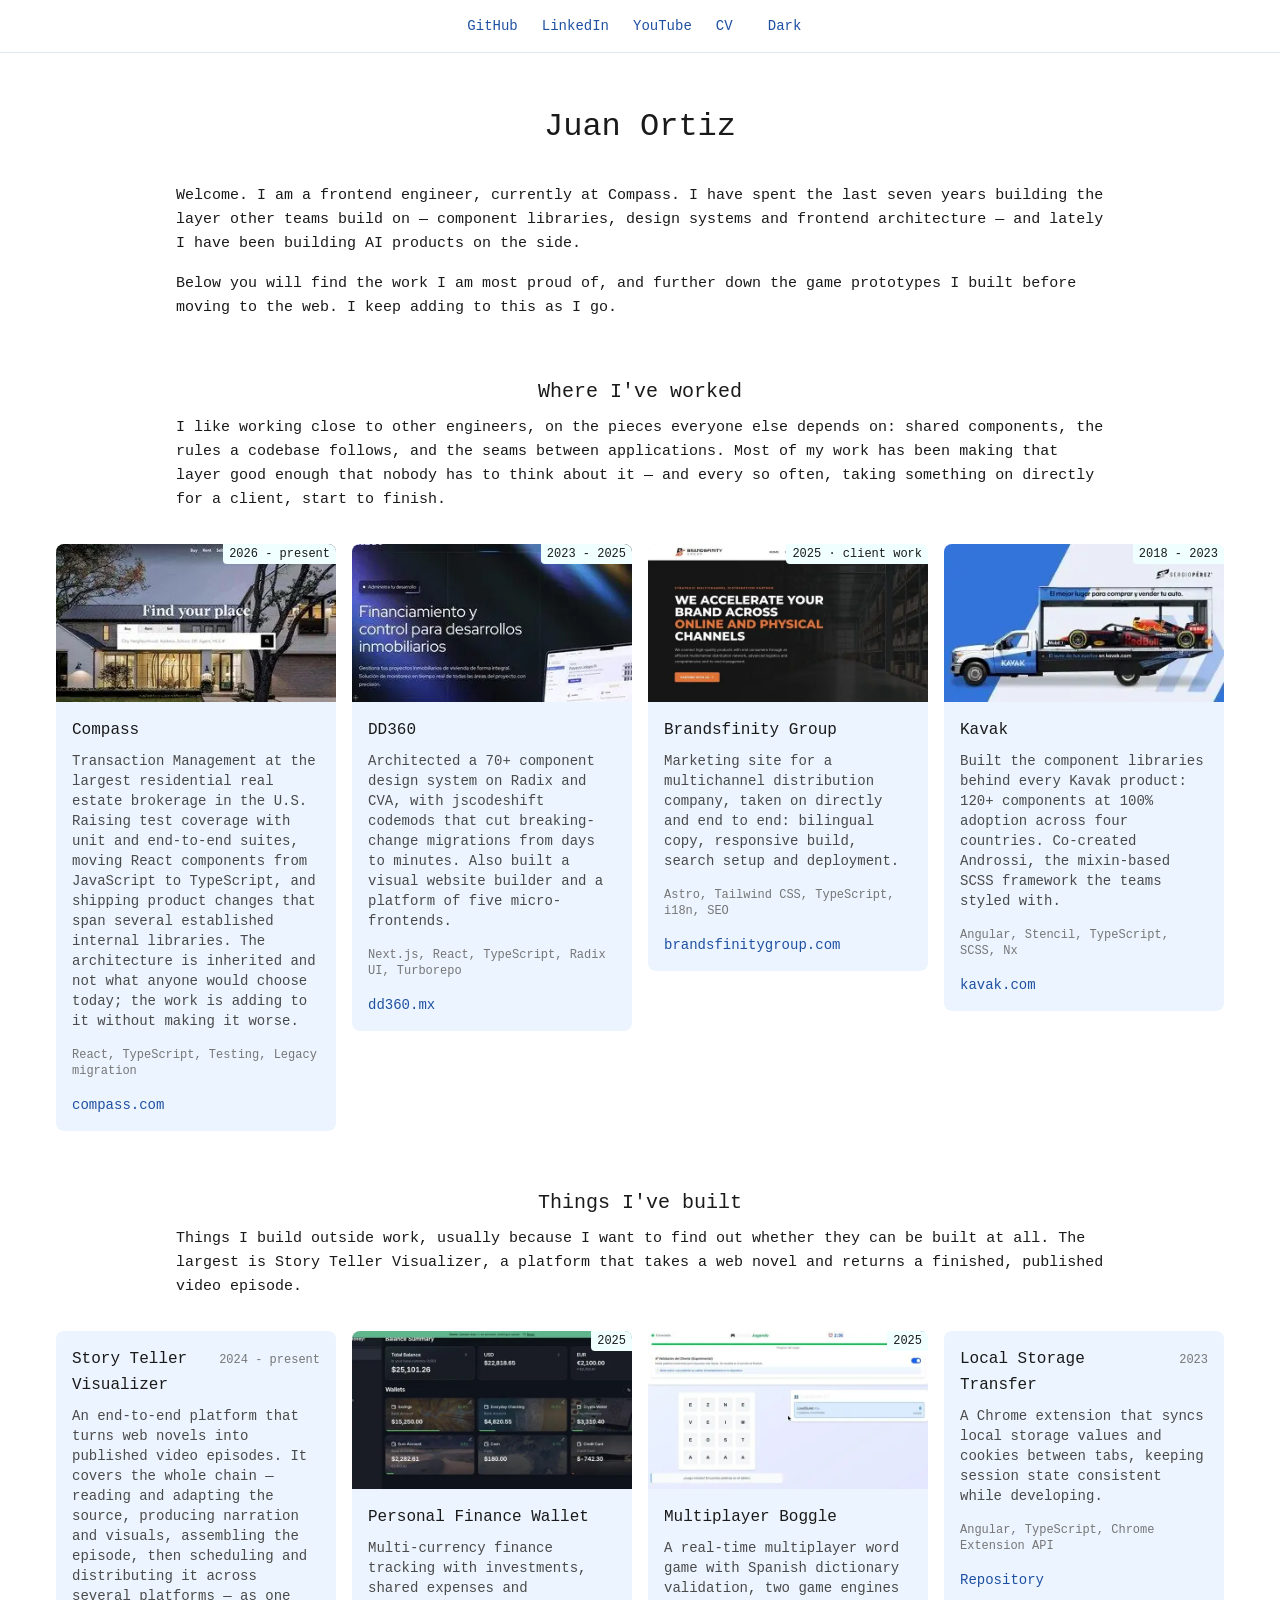
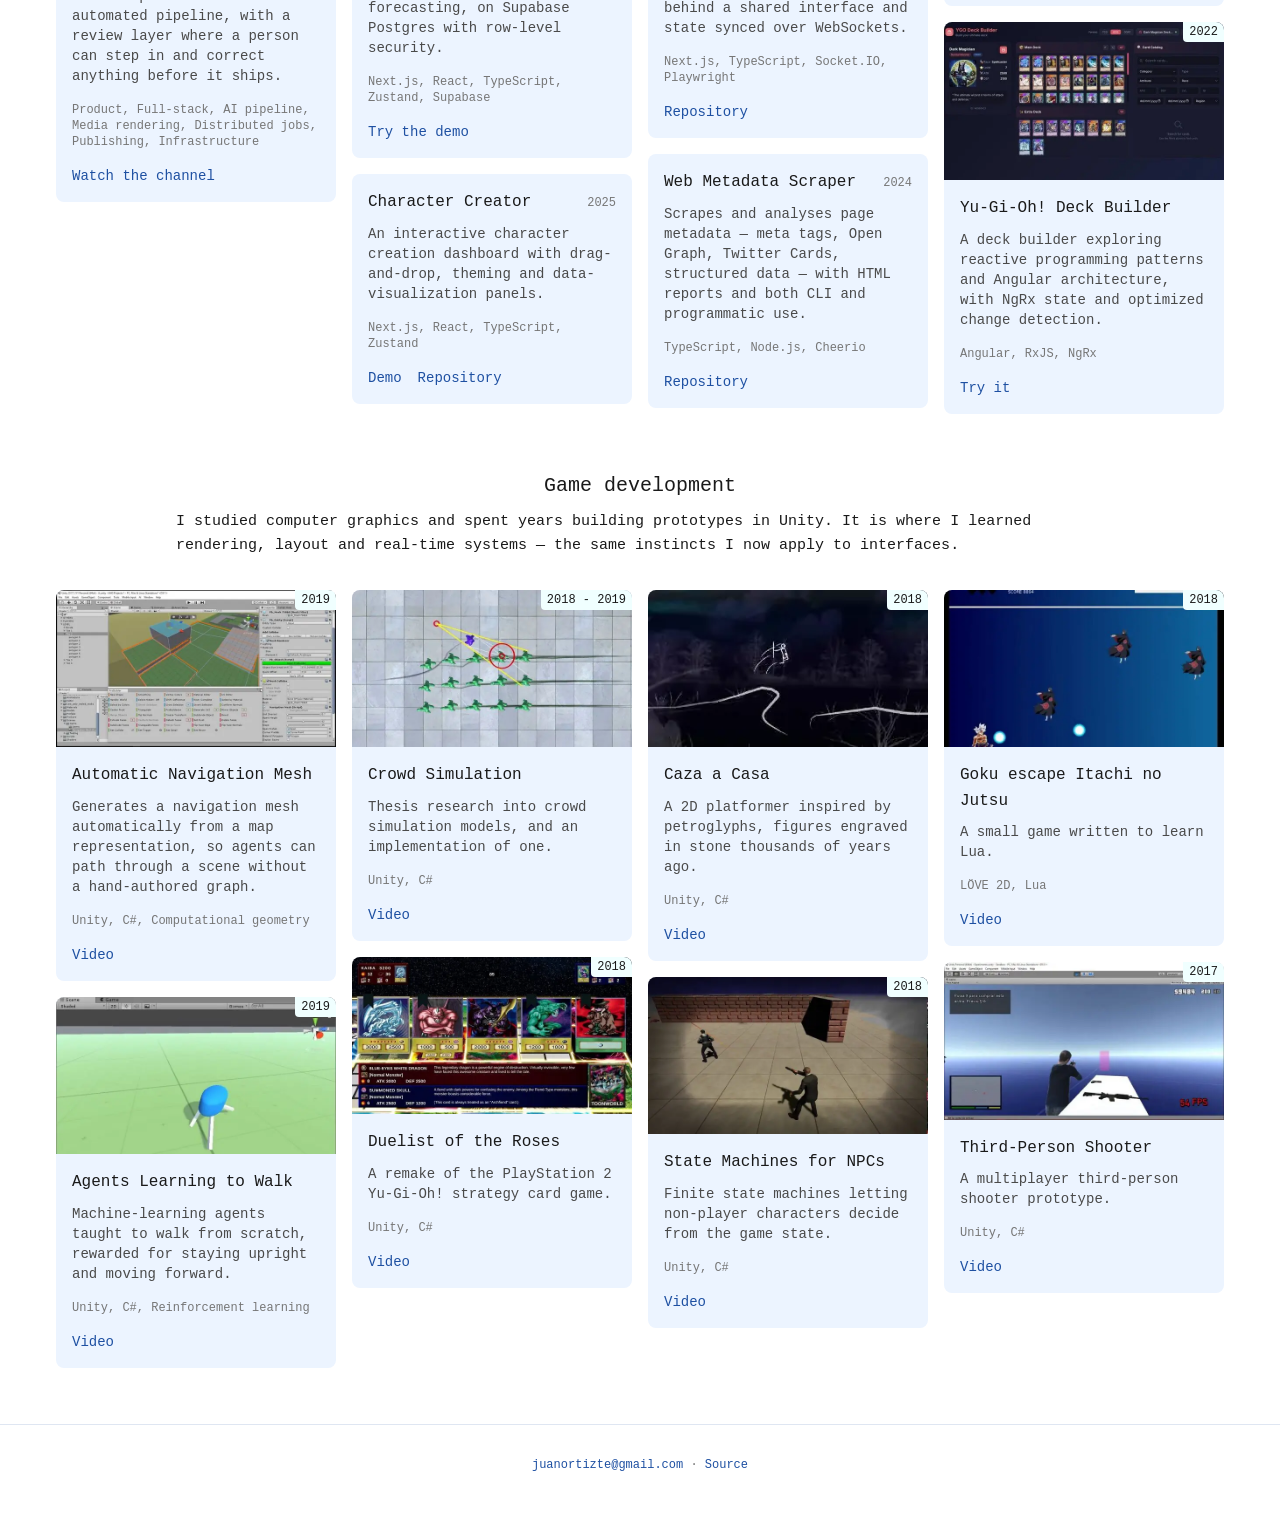
==== commit 139ef49a: "chore: publish Compass rewrite and Boggle cover" ====
--- a/index.html
+++ b/index.html
@@ -1,8 +1,8 @@
-<!DOCTYPE html><!--QBYPKGMjb_yYfXWvuYwu7--><html lang="en"><head><meta charSet="utf-8"/><meta name="viewport" content="width=device-width, initial-scale=1"/><link rel="stylesheet" href="/_next/static/css/8a3499827d942b8a.css" data-precedence="next"/><link rel="preload" as="script" fetchPriority="low" href="/_next/static/chunks/webpack-f04f1cba00776f89.js"/><script src="/_next/static/chunks/2c3511fe-b97f9a252b8cd05c.js" async=""></script><script src="/_next/static/chunks/516-aec20a03f6e17656.js" async=""></script><script src="/_next/static/chunks/main-app-eb901e12eb4a73d4.js" async=""></script><script src="/_next/static/chunks/app/page-612c66c7a4fa6661.js" async=""></script><meta name="theme-color" media="(prefers-color-scheme: light)" content="#ffffff"/><meta name="theme-color" media="(prefers-color-scheme: dark)" content="#10131a"/><title>Juan Ortiz — Senior Frontend Engineer</title><meta name="description" content="Frontend engineer. Design systems, frontend architecture, and lately AI products."/><meta name="application-name" content="Juan Ortiz — Portfolio"/><link rel="author" href="https://github.com/02900"/><meta name="author" content="Juan Ortiz"/><meta name="keywords" content="Juan Ortiz,Frontend Engineer,React,Next.js,TypeScript,Design Systems,Micro-frontends"/><meta name="creator" content="Juan Ortiz"/><meta name="publisher" content="Juan Ortiz"/><meta name="robots" content="index, follow"/><meta name="googlebot" content="index, follow, max-image-preview:large, max-snippet:-1"/><meta name="category" content="technology"/><link rel="canonical" href="https://02900.github.io/"/><meta property="og:title" content="Juan Ortiz — Senior Frontend Engineer"/><meta property="og:description" content="Frontend engineer. Design systems, frontend architecture, and lately AI products."/><meta property="og:url" content="https://02900.github.io/"/><meta property="og:site_name" content="Juan Ortiz · Portfolio"/><meta property="og:type" content="website"/><meta name="twitter:card" content="summary_large_image"/><meta name="twitter:title" content="Juan Ortiz — Senior Frontend Engineer"/><meta name="twitter:description" content="Frontend engineer. Design systems, frontend architecture, and lately AI products."/><link rel="icon" href="/favicon.ico"/><script>
+<!DOCTYPE html><!--_yhktseolB9AmEDh02uFR--><html lang="en"><head><meta charSet="utf-8"/><meta name="viewport" content="width=device-width, initial-scale=1"/><link rel="stylesheet" href="/_next/static/css/8a3499827d942b8a.css" data-precedence="next"/><link rel="preload" as="script" fetchPriority="low" href="/_next/static/chunks/webpack-f04f1cba00776f89.js"/><script src="/_next/static/chunks/2c3511fe-b97f9a252b8cd05c.js" async=""></script><script src="/_next/static/chunks/516-aec20a03f6e17656.js" async=""></script><script src="/_next/static/chunks/main-app-eb901e12eb4a73d4.js" async=""></script><script src="/_next/static/chunks/app/page-612c66c7a4fa6661.js" async=""></script><meta name="theme-color" media="(prefers-color-scheme: light)" content="#ffffff"/><meta name="theme-color" media="(prefers-color-scheme: dark)" content="#10131a"/><title>Juan Ortiz — Senior Frontend Engineer</title><meta name="description" content="Frontend engineer. Design systems, frontend architecture, and lately AI products."/><meta name="application-name" content="Juan Ortiz — Portfolio"/><link rel="author" href="https://github.com/02900"/><meta name="author" content="Juan Ortiz"/><meta name="keywords" content="Juan Ortiz,Frontend Engineer,React,Next.js,TypeScript,Design Systems,Micro-frontends"/><meta name="creator" content="Juan Ortiz"/><meta name="publisher" content="Juan Ortiz"/><meta name="robots" content="index, follow"/><meta name="googlebot" content="index, follow, max-image-preview:large, max-snippet:-1"/><meta name="category" content="technology"/><link rel="canonical" href="https://02900.github.io/"/><meta property="og:title" content="Juan Ortiz — Senior Frontend Engineer"/><meta property="og:description" content="Frontend engineer. Design systems, frontend architecture, and lately AI products."/><meta property="og:url" content="https://02900.github.io/"/><meta property="og:site_name" content="Juan Ortiz · Portfolio"/><meta property="og:type" content="website"/><meta name="twitter:card" content="summary_large_image"/><meta name="twitter:title" content="Juan Ortiz — Senior Frontend Engineer"/><meta name="twitter:description" content="Frontend engineer. Design systems, frontend architecture, and lately AI products."/><link rel="icon" href="/favicon.ico"/><script>
 (function () {
   try {
     var t = localStorage.getItem('theme');
     if (t === 'dark' || t === 'light') document.documentElement.setAttribute('data-theme', t);
   } catch (e) {}
 })();
-</script><script type="application/ld+json">{"@context":"https://schema.org","@type":"Person","name":"Juan Ortiz","jobTitle":"Senior Frontend Engineer","email":"mailto:juanortizte@gmail.com","url":"https://02900.github.io","sameAs":["https://github.com/02900","https://www.linkedin.com/in/juanortizte/","https://www.youtube.com/@IsekaiWorlds-ES"]}</script><script src="/_next/static/chunks/polyfills-42372ed130431b0a.js" noModule=""></script></head><body><div hidden=""><!--$--><!--/$--></div><a href="#main" class="sr-only focus:not-sr-only focus:absolute focus:left-4 focus:top-4 focus:z-50 focus:bg-white focus:px-3 focus:py-2">Skip to content</a><nav class="flex flex-wrap justify-center gap-x-6 gap-y-1 px-4 py-4 text-sm" style="border-bottom:1px solid var(--line)" aria-label="Links"><a href="https://github.com/02900" target="_blank" rel="noreferrer">GitHub</a><a href="https://www.linkedin.com/in/juanortizte/" target="_blank" rel="noreferrer">LinkedIn</a><a href="https://www.youtube.com/@IsekaiWorlds-ES" target="_blank" rel="noreferrer">YouTube</a><a href="/assets/cv.pdf" target="_blank" rel="noreferrer">CV</a><button type="button" aria-label="Switch to dark theme" class="cursor-pointer bg-transparent p-0 text-sm underline-offset-4 hover:underline" style="color:var(--link);font:inherit;min-width:3.5rem"> </button></nav><main id="main" class="mx-auto max-w-[1440px] pt-12"><div class="mx-auto mb-14 max-w-[960px] px-4"><h1 class="text-center">Juan Ortiz</h1><p>Welcome. I am a frontend engineer, currently at Compass. I have spent the last seven years building the layer other teams build on — component libraries, design systems and frontend architecture — and lately I have been building AI products on the side.</p><p>Below you will find the work I am most proud of, and further down the game prototypes I built before moving to the web. I keep adding to this as I go.</p></div><section id="work" class="mb-14 scroll-mt-20"><div class="mx-auto mb-8 max-w-[960px] px-4"><h2 class="text-center">Where I&#x27;ve worked</h2><p>I like working close to other engineers, on the pieces everyone else depends on: shared components, the rules a codebase follows, and the seams between applications. Most of my work has been making that layer good enough that nobody has to think about it — and every so often, taking something on directly for a client, start to finish.</p></div><div class="mx-auto max-w-[1200px] columns-[17rem] gap-4 px-4"><article class="mb-4 flex w-full break-inside-avoid flex-col overflow-hidden rounded-lg transition-colors" style="background:var(--card)"><div class="relative"><picture><source type="image/webp" srcSet="/assets/frontend/compass.webp"/><img src="/assets/frontend/compass.jpg" alt="Compass" width="640" height="360" loading="lazy" decoding="async" draggable="false" class="block aspect-video w-full object-cover"/></picture><span class="absolute right-0 top-0 rounded-bl px-1.5 py-0.5 text-xs" style="background:var(--badge);color:var(--badge-ink)">2026 - present</span></div><div class="flex flex-1 flex-col p-4"><div class="mb-2 flex items-baseline justify-between gap-2"><h3>Compass</h3></div><p class="text-sm" style="color:var(--ink-soft)">Transaction Management at the largest residential real estate brokerage in the U.S. Work at the seams between applications: extending the existing cross-app infrastructure to carry data across an authentication boundary, behind a feature flag, plus the ongoing React 16 to 18 upgrade.</p><div class="mt-auto"><p class="mb-0 text-xs" style="color:var(--ink-faint)">React, TypeScript, Design Systems</p><div class="mt-3 flex flex-wrap gap-x-4 gap-y-1 text-sm"><a href="https://www.compass.com/" target="_blank" rel="noreferrer">compass.com</a></div></div></div></article><article class="mb-4 flex w-full break-inside-avoid flex-col overflow-hidden rounded-lg transition-colors" style="background:var(--card)"><div class="relative"><picture><source type="image/webp" srcSet="/assets/frontend/dd360.webp"/><img src="/assets/frontend/dd360.jpg" alt="DD360" width="640" height="360" loading="lazy" decoding="async" draggable="false" class="block aspect-video w-full object-cover"/></picture><span class="absolute right-0 top-0 rounded-bl px-1.5 py-0.5 text-xs" style="background:var(--badge);color:var(--badge-ink)">2023 - 2025</span></div><div class="flex flex-1 flex-col p-4"><div class="mb-2 flex items-baseline justify-between gap-2"><h3>DD360</h3></div><p class="text-sm" style="color:var(--ink-soft)">Architected a 70+ component design system on Radix and CVA, with jscodeshift codemods that cut breaking-change migrations from days to minutes. Also built a visual website builder and a platform of five micro-frontends.</p><div class="mt-auto"><p class="mb-0 text-xs" style="color:var(--ink-faint)">Next.js, React, TypeScript, Radix UI, Turborepo</p><div class="mt-3 flex flex-wrap gap-x-4 gap-y-1 text-sm"><a href="https://dd360.mx/" target="_blank" rel="noreferrer">dd360.mx</a></div></div></div></article><article class="mb-4 flex w-full break-inside-avoid flex-col overflow-hidden rounded-lg transition-colors" style="background:var(--card)"><div class="relative"><picture><source type="image/webp" srcSet="/assets/frontend/brandsfinity.webp"/><img src="/assets/frontend/brandsfinity.jpg" alt="Brandsfinity Group" width="640" height="360" loading="lazy" decoding="async" draggable="false" class="block aspect-video w-full object-cover"/></picture><span class="absolute right-0 top-0 rounded-bl px-1.5 py-0.5 text-xs" style="background:var(--badge);color:var(--badge-ink)">2025 · client work</span></div><div class="flex flex-1 flex-col p-4"><div class="mb-2 flex items-baseline justify-between gap-2"><h3>Brandsfinity Group</h3></div><p class="text-sm" style="color:var(--ink-soft)">Marketing site for a multichannel distribution company, taken on directly and end to end: bilingual copy, responsive build, search setup and deployment.</p><div class="mt-auto"><p class="mb-0 text-xs" style="color:var(--ink-faint)">Astro, Tailwind CSS, TypeScript, i18n, SEO</p><div class="mt-3 flex flex-wrap gap-x-4 gap-y-1 text-sm"><a href="https://www.brandsfinitygroup.com/" target="_blank" rel="noreferrer">brandsfinitygroup.com</a></div></div></div></article><article class="mb-4 flex w-full break-inside-avoid flex-col overflow-hidden rounded-lg transition-colors" style="background:var(--card)"><div class="relative"><picture><source type="image/webp" srcSet="/assets/frontend/kavak.webp"/><img src="/assets/frontend/kavak.jpg" alt="Kavak" width="640" height="360" loading="lazy" decoding="async" draggable="false" class="block aspect-video w-full object-cover"/></picture><span class="absolute right-0 top-0 rounded-bl px-1.5 py-0.5 text-xs" style="background:var(--badge);color:var(--badge-ink)">2018 - 2023</span></div><div class="flex flex-1 flex-col p-4"><div class="mb-2 flex items-baseline justify-between gap-2"><h3>Kavak</h3></div><p class="text-sm" style="color:var(--ink-soft)">Built the component libraries behind every Kavak product: 120+ components at 100% adoption across four countries. Co-created Androssi, the mixin-based SCSS framework the teams styled with.</p><div class="mt-auto"><p class="mb-0 text-xs" style="color:var(--ink-faint)">Angular, Stencil, TypeScript, SCSS, Nx</p><div class="mt-3 flex flex-wrap gap-x-4 gap-y-1 text-sm"><a href="https://www.kavak.com/" target="_blank" rel="noreferrer">kavak.com</a></div></div></div></article></div></section><section id="projects" class="mb-14 scroll-mt-20"><div class="mx-auto mb-8 max-w-[960px] px-4"><h2 class="text-center">Things I&#x27;ve built</h2><p>Things I build outside work, usually because I want to find out whether they can be built at all. The largest is Story Teller Visualizer, a platform that takes a web novel and returns a finished, published video episode.</p></div><div class="mx-auto max-w-[1200px] columns-[17rem] gap-4 px-4"><article class="mb-4 flex w-full break-inside-avoid flex-col overflow-hidden rounded-lg transition-colors" style="background:var(--card)"><div class="flex flex-1 flex-col p-4"><div class="mb-2 flex items-baseline justify-between gap-2"><h3>Story Teller Visualizer</h3><span class="shrink-0 text-xs" style="color:var(--ink-faint)">2024 - present</span></div><p class="text-sm" style="color:var(--ink-soft)">An end-to-end platform that turns web novels into published video episodes. It covers the whole chain — reading and adapting the source, producing narration and visuals, assembling the episode, then scheduling and distributing it across several platforms — as one automated pipeline, with a review layer where a person can step in and correct anything before it ships.</p><div class="mt-auto"><p class="mb-0 text-xs" style="color:var(--ink-faint)">Product, Full-stack, AI pipeline, Media rendering, Distributed jobs, Publishing, Infrastructure</p><div class="mt-3 flex flex-wrap gap-x-4 gap-y-1 text-sm"><a href="https://www.youtube.com/@IsekaiWorlds-ES" target="_blank" rel="noreferrer">Watch the channel</a></div></div></div></article><article class="mb-4 flex w-full break-inside-avoid flex-col overflow-hidden rounded-lg transition-colors" style="background:var(--card)"><div class="relative"><picture><source type="image/webp" srcSet="/assets/frontend/finance-wallet.webp"/><img src="/assets/frontend/finance-wallet.jpg" alt="Personal Finance Wallet" width="640" height="360" loading="lazy" decoding="async" draggable="false" class="block aspect-video w-full object-cover"/></picture><span class="absolute right-0 top-0 rounded-bl px-1.5 py-0.5 text-xs" style="background:var(--badge);color:var(--badge-ink)">2025</span></div><div class="flex flex-1 flex-col p-4"><div class="mb-2 flex items-baseline justify-between gap-2"><h3>Personal Finance Wallet</h3></div><p class="text-sm" style="color:var(--ink-soft)">Multi-currency finance tracking with investments, shared expenses and forecasting, on Supabase Postgres with row-level security.</p><div class="mt-auto"><p class="mb-0 text-xs" style="color:var(--ink-faint)">Next.js, React, TypeScript, Zustand, Supabase</p><div class="mt-3 flex flex-wrap gap-x-4 gap-y-1 text-sm"><a href="https://finance-wallet-one.vercel.app/demo" target="_blank" rel="noreferrer">Try the demo</a></div></div></div></article><article class="mb-4 flex w-full break-inside-avoid flex-col overflow-hidden rounded-lg transition-colors" style="background:var(--card)"><div class="flex flex-1 flex-col p-4"><div class="mb-2 flex items-baseline justify-between gap-2"><h3>Character Creator</h3><span class="shrink-0 text-xs" style="color:var(--ink-faint)">2025</span></div><p class="text-sm" style="color:var(--ink-soft)">An interactive character creation dashboard with drag-and-drop, theming and data-visualization panels.</p><div class="mt-auto"><p class="mb-0 text-xs" style="color:var(--ink-faint)">Next.js, React, TypeScript, Zustand</p><div class="mt-3 flex flex-wrap gap-x-4 gap-y-1 text-sm"><a href="https://character-creator-nine.vercel.app" target="_blank" rel="noreferrer">Demo</a><a href="https://github.com/02900/character-creator" target="_blank" rel="noreferrer">Repository</a></div></div></div></article><article class="mb-4 flex w-full break-inside-avoid flex-col overflow-hidden rounded-lg transition-colors" style="background:var(--card)"><div class="flex flex-1 flex-col p-4"><div class="mb-2 flex items-baseline justify-between gap-2"><h3>Multiplayer Boggle</h3><span class="shrink-0 text-xs" style="color:var(--ink-faint)">2025</span></div><p class="text-sm" style="color:var(--ink-soft)">A real-time multiplayer word game with Spanish dictionary validation, two game engines behind a shared interface and state synced over WebSockets.</p><div class="mt-auto"><p class="mb-0 text-xs" style="color:var(--ink-faint)">Next.js, TypeScript, Socket.IO, Playwright</p><div class="mt-3 flex flex-wrap gap-x-4 gap-y-1 text-sm"><a href="https://github.com/02900/boggle" target="_blank" rel="noreferrer">Repository</a></div></div></div></article><article class="mb-4 flex w-full break-inside-avoid flex-col overflow-hidden rounded-lg transition-colors" style="background:var(--card)"><div class="flex flex-1 flex-col p-4"><div class="mb-2 flex items-baseline justify-between gap-2"><h3>Web Metadata Scraper</h3><span class="shrink-0 text-xs" style="color:var(--ink-faint)">2024</span></div><p class="text-sm" style="color:var(--ink-soft)">Scrapes and analyses page metadata — meta tags, Open Graph, Twitter Cards, structured data — with HTML reports and both CLI and programmatic use.</p><div class="mt-auto"><p class="mb-0 text-xs" style="color:var(--ink-faint)">TypeScript, Node.js, Cheerio</p><div class="mt-3 flex flex-wrap gap-x-4 gap-y-1 text-sm"><a href="https://github.com/02900/Web-Metadata-Scraper" target="_blank" rel="noreferrer">Repository</a></div></div></div></article><article class="mb-4 flex w-full break-inside-avoid flex-col overflow-hidden rounded-lg transition-colors" style="background:var(--card)"><div class="flex flex-1 flex-col p-4"><div class="mb-2 flex items-baseline justify-between gap-2"><h3>Local Storage Transfer</h3><span class="shrink-0 text-xs" style="color:var(--ink-faint)">2023</span></div><p class="text-sm" style="color:var(--ink-soft)">A Chrome extension that syncs local storage values and cookies between tabs, keeping session state consistent while developing.</p><div class="mt-auto"><p class="mb-0 text-xs" style="color:var(--ink-faint)">Angular, TypeScript, Chrome Extension API</p><div class="mt-3 flex flex-wrap gap-x-4 gap-y-1 text-sm"><a href="https://github.com/02900/ce-copy-local-storage" target="_blank" rel="noreferrer">Repository</a></div></div></div></article><article class="mb-4 flex w-full break-inside-avoid flex-col overflow-hidden rounded-lg transition-colors" style="background:var(--card)"><div class="relative"><picture><source type="image/webp" srcSet="/assets/frontend/deck-builder.webp"/><img src="/assets/frontend/deck-builder.jpg" alt="Yu-Gi-Oh! Deck Builder" width="640" height="360" loading="lazy" decoding="async" draggable="false" class="block aspect-video w-full object-cover"/></picture><span class="absolute right-0 top-0 rounded-bl px-1.5 py-0.5 text-xs" style="background:var(--badge);color:var(--badge-ink)">2022</span></div><div class="flex flex-1 flex-col p-4"><div class="mb-2 flex items-baseline justify-between gap-2"><h3>Yu-Gi-Oh! Deck Builder</h3></div><p class="text-sm" style="color:var(--ink-soft)">A deck builder exploring reactive programming patterns and Angular architecture, with NgRx state and optimized change detection.</p><div class="mt-auto"><p class="mb-0 text-xs" style="color:var(--ink-faint)">Angular, RxJS, NgRx</p><div class="mt-3 flex flex-wrap gap-x-4 gap-y-1 text-sm"><a href="https://02900.github.io/ygo-deck-builder/" target="_blank" rel="noreferrer">Try it</a></div></div></div></article></div></section><section id="games" class="mb-14 scroll-mt-20"><div class="mx-auto mb-8 max-w-[960px] px-4"><h2 class="text-center">Game development</h2><p>I studied computer graphics and spent years building prototypes in Unity. It is where I learned rendering, layout and real-time systems — the same instincts I now apply to interfaces.</p></div><div class="mx-auto max-w-[1200px] columns-[17rem] gap-4 px-4"><article class="mb-4 flex w-full break-inside-avoid flex-col overflow-hidden rounded-lg transition-colors" style="background:var(--card)"><div class="relative"><picture><source type="image/webp" srcSet="/assets/vg/navmesh.webp"/><img src="/assets/vg/navmesh.jpg" alt="Automatic Navigation Mesh" width="640" height="360" loading="lazy" decoding="async" draggable="false" class="block aspect-video w-full object-cover"/></picture><span class="absolute right-0 top-0 rounded-bl px-1.5 py-0.5 text-xs" style="background:var(--badge);color:var(--badge-ink)">2019</span></div><div class="flex flex-1 flex-col p-4"><div class="mb-2 flex items-baseline justify-between gap-2"><h3>Automatic Navigation Mesh</h3></div><p class="text-sm" style="color:var(--ink-soft)">Generates a navigation mesh automatically from a map representation, so agents can path through a scene without a hand-authored graph.</p><div class="mt-auto"><p class="mb-0 text-xs" style="color:var(--ink-faint)">Unity, C#, Computational geometry</p><div class="mt-3 flex flex-wrap gap-x-4 gap-y-1 text-sm"><a href="https://www.youtube.com/watch?v=kCVZcDi-71w" target="_blank" rel="noreferrer">Video</a></div></div></div></article><article class="mb-4 flex w-full break-inside-avoid flex-col overflow-hidden rounded-lg transition-colors" style="background:var(--card)"><div class="relative"><picture><source type="image/webp" srcSet="/assets/vg/aiwalk.webp"/><img src="/assets/vg/aiwalk.jpg" alt="Agents Learning to Walk" width="640" height="360" loading="lazy" decoding="async" draggable="false" class="block aspect-video w-full object-cover"/></picture><span class="absolute right-0 top-0 rounded-bl px-1.5 py-0.5 text-xs" style="background:var(--badge);color:var(--badge-ink)">2019</span></div><div class="flex flex-1 flex-col p-4"><div class="mb-2 flex items-baseline justify-between gap-2"><h3>Agents Learning to Walk</h3></div><p class="text-sm" style="color:var(--ink-soft)">Machine-learning agents taught to walk from scratch, rewarded for staying upright and moving forward.</p><div class="mt-auto"><p class="mb-0 text-xs" style="color:var(--ink-faint)">Unity, C#, Reinforcement learning</p><div class="mt-3 flex flex-wrap gap-x-4 gap-y-1 text-sm"><a href="https://www.youtube.com/watch?v=2hgGaV5XXuo" target="_blank" rel="noreferrer">Video</a></div></div></div></article><article class="mb-4 flex w-full break-inside-avoid flex-col overflow-hidden rounded-lg transition-colors" style="background:var(--card)"><div class="relative"><picture><source type="image/webp" srcSet="/assets/vg/crowd-simulation.webp"/><img src="/assets/vg/crowd-simulation.jpg" alt="Crowd Simulation" width="640" height="360" loading="lazy" decoding="async" draggable="false" class="block aspect-video w-full object-cover"/></picture><span class="absolute right-0 top-0 rounded-bl px-1.5 py-0.5 text-xs" style="background:var(--badge);color:var(--badge-ink)">2018 - 2019</span></div><div class="flex flex-1 flex-col p-4"><div class="mb-2 flex items-baseline justify-between gap-2"><h3>Crowd Simulation</h3></div><p class="text-sm" style="color:var(--ink-soft)">Thesis research into crowd simulation models, and an implementation of one.</p><div class="mt-auto"><p class="mb-0 text-xs" style="color:var(--ink-faint)">Unity, C#</p><div class="mt-3 flex flex-wrap gap-x-4 gap-y-1 text-sm"><a href="https://youtu.be/dblzEx7WnDI" target="_blank" rel="noreferrer">Video</a></div></div></div></article><article class="mb-4 flex w-full break-inside-avoid flex-col overflow-hidden rounded-lg transition-colors" style="background:var(--card)"><div class="relative"><picture><source type="image/webp" srcSet="/assets/vg/ygo.webp"/><img src="/assets/vg/ygo.jpg" alt="Duelist of the Roses" width="640" height="360" loading="lazy" decoding="async" draggable="false" class="block aspect-video w-full object-cover"/></picture><span class="absolute right-0 top-0 rounded-bl px-1.5 py-0.5 text-xs" style="background:var(--badge);color:var(--badge-ink)">2018</span></div><div class="flex flex-1 flex-col p-4"><div class="mb-2 flex items-baseline justify-between gap-2"><h3>Duelist of the Roses</h3></div><p class="text-sm" style="color:var(--ink-soft)">A remake of the PlayStation 2 Yu-Gi-Oh! strategy card game.</p><div class="mt-auto"><p class="mb-0 text-xs" style="color:var(--ink-faint)">Unity, C#</p><div class="mt-3 flex flex-wrap gap-x-4 gap-y-1 text-sm"><a href="https://youtu.be/uUspAGvrGdE" target="_blank" rel="noreferrer">Video</a></div></div></div></article><article class="mb-4 flex w-full break-inside-avoid flex-col overflow-hidden rounded-lg transition-colors" style="background:var(--card)"><div class="relative"><picture><source type="image/webp" srcSet="/assets/vg/caza-a-casa.webp"/><img src="/assets/vg/caza-a-casa.jpg" alt="Caza a Casa" width="640" height="360" loading="lazy" decoding="async" draggable="false" class="block aspect-video w-full object-cover"/></picture><span class="absolute right-0 top-0 rounded-bl px-1.5 py-0.5 text-xs" style="background:var(--badge);color:var(--badge-ink)">2018</span></div><div class="flex flex-1 flex-col p-4"><div class="mb-2 flex items-baseline justify-between gap-2"><h3>Caza a Casa</h3></div><p class="text-sm" style="color:var(--ink-soft)">A 2D platformer inspired by petroglyphs, figures engraved in stone thousands of years ago.</p><div class="mt-auto"><p class="mb-0 text-xs" style="color:var(--ink-faint)">Unity, C#</p><div class="mt-3 flex flex-wrap gap-x-4 gap-y-1 text-sm"><a href="https://www.youtube.com/watch?v=K7vWXWfpdD0" target="_blank" rel="noreferrer">Video</a></div></div></div></article><article class="mb-4 flex w-full break-inside-avoid flex-col overflow-hidden rounded-lg transition-colors" style="background:var(--card)"><div class="relative"><picture><source type="image/webp" srcSet="/assets/vg/ai4vg-3.webp"/><img src="/assets/vg/ai4vg-3.jpg" alt="State Machines for NPCs" width="640" height="360" loading="lazy" decoding="async" draggable="false" class="block aspect-video w-full object-cover"/></picture><span class="absolute right-0 top-0 rounded-bl px-1.5 py-0.5 text-xs" style="background:var(--badge);color:var(--badge-ink)">2018</span></div><div class="flex flex-1 flex-col p-4"><div class="mb-2 flex items-baseline justify-between gap-2"><h3>State Machines for NPCs</h3></div><p class="text-sm" style="color:var(--ink-soft)">Finite state machines letting non-player characters decide from the game state.</p><div class="mt-auto"><p class="mb-0 text-xs" style="color:var(--ink-faint)">Unity, C#</p><div class="mt-3 flex flex-wrap gap-x-4 gap-y-1 text-sm"><a href="https://www.youtube.com/watch?v=NBQ8Mfu8y_c" target="_blank" rel="noreferrer">Video</a></div></div></div></article><article class="mb-4 flex w-full break-inside-avoid flex-col overflow-hidden rounded-lg transition-colors" style="background:var(--card)"><div class="relative"><picture><source type="image/webp" srcSet="/assets/vg/goku-escape-itachi-no-jutsu.webp"/><img src="/assets/vg/goku-escape-itachi-no-jutsu.jpg" alt="Goku escape Itachi no Jutsu" width="640" height="360" loading="lazy" decoding="async" draggable="false" class="block aspect-video w-full object-cover"/></picture><span class="absolute right-0 top-0 rounded-bl px-1.5 py-0.5 text-xs" style="background:var(--badge);color:var(--badge-ink)">2018</span></div><div class="flex flex-1 flex-col p-4"><div class="mb-2 flex items-baseline justify-between gap-2"><h3>Goku escape Itachi no Jutsu</h3></div><p class="text-sm" style="color:var(--ink-soft)">A small game written to learn Lua.</p><div class="mt-auto"><p class="mb-0 text-xs" style="color:var(--ink-faint)">LÖVE 2D, Lua</p><div class="mt-3 flex flex-wrap gap-x-4 gap-y-1 text-sm"><a href="https://youtu.be/Z_l2B_m0t9A" target="_blank" rel="noreferrer">Video</a></div></div></div></article><article class="mb-4 flex w-full break-inside-avoid flex-col overflow-hidden rounded-lg transition-colors" style="background:var(--card)"><div class="relative"><picture><source type="image/webp" srcSet="/assets/vg/tps.webp"/><img src="/assets/vg/tps.jpg" alt="Third-Person Shooter" width="640" height="360" loading="lazy" decoding="async" draggable="false" class="block aspect-video w-full object-cover"/></picture><span class="absolute right-0 top-0 rounded-bl px-1.5 py-0.5 text-xs" style="background:var(--badge);color:var(--badge-ink)">2017</span></div><div class="flex flex-1 flex-col p-4"><div class="mb-2 flex items-baseline justify-between gap-2"><h3>Third-Person Shooter</h3></div><p class="text-sm" style="color:var(--ink-soft)">A multiplayer third-person shooter prototype.</p><div class="mt-auto"><p class="mb-0 text-xs" style="color:var(--ink-faint)">Unity, C#</p><div class="mt-3 flex flex-wrap gap-x-4 gap-y-1 text-sm"><a href="https://www.youtube.com/watch?v=3qoVqg6spMU" target="_blank" rel="noreferrer">Video</a></div></div></div></article></div></section></main><footer class="mt-4 px-4 py-8 text-center text-xs" style="border-top:1px solid var(--line);color:var(--ink-faint)"><p class="mb-0"><a href="mailto:juanortizte@gmail.com">juanortizte@gmail.com</a> · <a href="https://github.com/02900/portfolio" target="_blank" rel="noreferrer">Source</a></p></footer><!--$--><!--/$--><script src="/_next/static/chunks/webpack-f04f1cba00776f89.js" id="_R_" async=""></script><script>(self.__next_f=self.__next_f||[]).push([0])</script><script>self.__next_f.push([1,"1:\"$Sreact.fragment\"\n2:I[9251,[],\"\"]\n3:I[3663,[],\"\"]\n4:I[817,[\"974\",\"static/chunks/app/page-612c66c7a4fa6661.js\"],\"default\"]\nd:I[5721,[],\"\"]\n:HL[\"/_next/static/css/8a3499827d942b8a.css\",\"style\"]\n"])</script><script>self.__next_f.push([1,"0:{\"P\":null,\"b\":\"QBYPKGMjb_yYfXWvuYwu7\",\"p\":\"\",\"c\":[\"\",\"\"],\"i\":false,\"f\":[[[\"\",{\"children\":[\"__PAGE__\",{}]},\"$undefined\",\"$undefined\",true],[\"\",[\"$\",\"$1\",\"c\",{\"children\":[[[\"$\",\"link\",\"0\",{\"rel\":\"stylesheet\",\"href\":\"/_next/static/css/8a3499827d942b8a.css\",\"precedence\":\"next\",\"crossOrigin\":\"$undefined\",\"nonce\":\"$undefined\"}]],[\"$\",\"html\",null,{\"lang\":\"en\",\"suppressHydrationWarning\":true,\"children\":[[\"$\",\"head\",null,{\"children\":[[\"$\",\"script\",null,{\"dangerouslySetInnerHTML\":{\"__html\":\"\\n(function () {\\n  try {\\n    var t = localStorage.getItem('theme');\\n    if (t === 'dark' || t === 'light') document.documentElement.setAttribute('data-theme', t);\\n  } catch (e) {}\\n})();\\n\"}}],[\"$\",\"script\",null,{\"type\":\"application/ld+json\",\"dangerouslySetInnerHTML\":{\"__html\":\"{\\\"@context\\\":\\\"https://schema.org\\\",\\\"@type\\\":\\\"Person\\\",\\\"name\\\":\\\"Juan Ortiz\\\",\\\"jobTitle\\\":\\\"Senior Frontend Engineer\\\",\\\"email\\\":\\\"mailto:juanortizte@gmail.com\\\",\\\"url\\\":\\\"https://02900.github.io\\\",\\\"sameAs\\\":[\\\"https://github.com/02900\\\",\\\"https://www.linkedin.com/in/juanortizte/\\\",\\\"https://www.youtube.com/@IsekaiWorlds-ES\\\"]}\"}}]]}],[\"$\",\"body\",null,{\"children\":[\"$\",\"$L2\",null,{\"parallelRouterKey\":\"children\",\"error\":\"$undefined\",\"errorStyles\":\"$undefined\",\"errorScripts\":\"$undefined\",\"template\":[\"$\",\"$L3\",null,{}],\"templateStyles\":\"$undefined\",\"templateScripts\":\"$undefined\",\"notFound\":[[[\"$\",\"title\",null,{\"children\":\"404: This page could not be found.\"}],[\"$\",\"div\",null,{\"style\":{\"fontFamily\":\"system-ui,\\\"Segoe UI\\\",Roboto,Helvetica,Arial,sans-serif,\\\"Apple Color Emoji\\\",\\\"Segoe UI Emoji\\\"\",\"height\":\"100vh\",\"textAlign\":\"center\",\"display\":\"flex\",\"flexDirection\":\"column\",\"alignItems\":\"center\",\"justifyContent\":\"center\"},\"children\":[\"$\",\"div\",null,{\"children\":[[\"$\",\"style\",null,{\"dangerouslySetInnerHTML\":{\"__html\":\"body{color:#000;background:#fff;margin:0}.next-error-h1{border-right:1px solid rgba(0,0,0,.3)}@media (prefers-color-scheme:dark){body{color:#fff;background:#000}.next-error-h1{border-right:1px solid rgba(255,255,255,.3)}}\"}}],[\"$\",\"h1\",null,{\"className\":\"next-error-h1\",\"style\":{\"display\":\"inline-block\",\"margin\":\"0 20px 0 0\",\"padding\":\"0 23px 0 0\",\"fontSize\":24,\"fontWeight\":500,\"verticalAlign\":\"top\",\"lineHeight\":\"49px\"},\"children\":404}],[\"$\",\"div\",null,{\"style\":{\"display\":\"inline-block\"},\"children\":[\"$\",\"h2\",null,{\"style\":{\"fontSize\":14,\"fontWeight\":400,\"lineHeight\":\"49px\",\"margin\":0},\"children\":\"This page could not be found.\"}]}]]}]}]],[]],\"forbidden\":\"$undefined\",\"unauthorized\":\"$undefined\"}]}]]}]]}],{\"children\":[\"__PAGE__\",[\"$\",\"$1\",\"c\",{\"children\":[[[\"$\",\"a\",null,{\"href\":\"#main\",\"className\":\"sr-only focus:not-sr-only focus:absolute focus:left-4 focus:top-4 focus:z-50 focus:bg-white focus:px-3 focus:py-2\",\"children\":\"Skip to content\"}],[\"$\",\"nav\",null,{\"className\":\"flex flex-wrap justify-center gap-x-6 gap-y-1 px-4 py-4 text-sm\",\"style\":{\"borderBottom\":\"1px solid var(--line)\"},\"aria-label\":\"Links\",\"children\":[[[\"$\",\"a\",\"https://github.com/02900\",{\"href\":\"https://github.com/02900\",\"target\":\"_blank\",\"rel\":\"noreferrer\",\"children\":\"GitHub\"}],[\"$\",\"a\",\"https://www.linkedin.com/in/juanortizte/\",{\"href\":\"https://www.linkedin.com/in/juanortizte/\",\"target\":\"_blank\",\"rel\":\"noreferrer\",\"children\":\"LinkedIn\"}],[\"$\",\"a\",\"https://www.youtube.com/@IsekaiWorlds-ES\",{\"href\":\"https://www.youtube.com/@IsekaiWorlds-ES\",\"target\":\"_blank\",\"rel\":\"noreferrer\",\"children\":\"YouTube\"}],[\"$\",\"a\",\"/assets/cv.pdf\",{\"href\":\"/assets/cv.pdf\",\"target\":\"_blank\",\"rel\":\"noreferrer\",\"children\":\"CV\"}]],[\"$\",\"$L4\",null,{}]]}],[\"$\",\"main\",null,{\"id\":\"main\",\"className\":\"mx-auto max-w-[1440px] pt-12\",\"children\":[[\"$\",\"div\",null,{\"className\":\"mx-auto mb-14 max-w-[960px] px-4\",\"children\":[[\"$\",\"h1\",null,{\"className\":\"text-center\",\"children\":\"Juan Ortiz\"}],[\"$\",\"p\",null,{\"children\":\"Welcome. I am a frontend engineer, currently at Compass. I have spent the last seven years building the layer other teams build on — component libraries, design systems and frontend architecture — and lately I have been building AI products on the side.\"}],[\"$\",\"p\",null,{\"children\":\"Below you will find the work I am most proud of, and further down the game prototypes I built before moving to the web. I keep adding to this as I go.\"}]]}],[\"$\",\"section\",null,{\"id\":\"work\",\"className\":\"mb-14 scroll-mt-20\",\"children\":[[\"$\",\"div\",null,{\"className\":\"mx-auto mb-8 max-w-[960px] px-4\",\"children\":[\"$L5\",\"$L6\"]}],\"$L7\"]}],\"$L8\",\"$L9\"]}],\"$La\"],null,\"$Lb\"]}],{},null,false]},null,false],\"$Lc\",false]],\"m\":\"$undefined\",\"G\":[\"$d\",[]],\"s\":false,\"S\":true}\n"])</script><script>self.__next_f.push([1,"1f:I[8170,[],\"OutletBoundary\"]\n21:I[879,[],\"AsyncMetadataOutlet\"]\n23:I[8170,[],\"ViewportBoundary\"]\n25:I[8170,[],\"MetadataBoundary\"]\n26:\"$Sreact.suspense\"\n5:[\"$\",\"h2\",null,{\"className\":\"text-center\",\"children\":\"Where I've worked\"}]\n6:[\"$\",\"p\",null,{\"children\":\"I like working close to other engineers, on the pieces everyone else depends on: shared components, the rules a codebase follows, and the seams between applications. Most of my work has been making that layer good enough that nobody has to think about it — and every so often, taking something on directly for a client, start to finish.\"}]\n"])</script><script>self.__next_f.push([1,"7:[\"$\",\"div\",null,{\"className\":\"mx-auto max-w-[1200px] columns-[17rem] gap-4 px-4\",\"children\":[[\"$\",\"article\",\"Compass\",{\"className\":\"mb-4 flex w-full break-inside-avoid flex-col overflow-hidden rounded-lg transition-colors\",\"style\":{\"background\":\"var(--card)\"},\"children\":[[\"$\",\"div\",null,{\"className\":\"relative\",\"children\":[[\"$\",\"picture\",null,{\"children\":[[\"$\",\"source\",null,{\"type\":\"image/webp\",\"srcSet\":\"/assets/frontend/compass.webp\"}],[\"$\",\"img\",null,{\"src\":\"/assets/frontend/compass.jpg\",\"alt\":\"Compass\",\"width\":640,\"height\":360,\"loading\":\"lazy\",\"decoding\":\"async\",\"draggable\":false,\"className\":\"block aspect-video w-full object-cover\"}]]}],[\"$\",\"span\",null,{\"className\":\"absolute right-0 top-0 rounded-bl px-1.5 py-0.5 text-xs\",\"style\":{\"background\":\"var(--badge)\",\"color\":\"var(--badge-ink)\"},\"children\":\"2026 - present\"}]]}],[\"$\",\"div\",null,{\"className\":\"flex flex-1 flex-col p-4\",\"children\":[[\"$\",\"div\",null,{\"className\":\"mb-2 flex items-baseline justify-between gap-2\",\"children\":[[\"$\",\"h3\",null,{\"children\":\"Compass\"}],false]}],[\"$\",\"p\",null,{\"className\":\"text-sm\",\"style\":{\"color\":\"var(--ink-soft)\"},\"children\":\"Transaction Management at the largest residential real estate brokerage in the U.S. Work at the seams between applications: extending the existing cross-app infrastructure to carry data across an authentication boundary, behind a feature flag, plus the ongoing React 16 to 18 upgrade.\"}],[\"$\",\"div\",null,{\"className\":\"mt-auto\",\"children\":[[\"$\",\"p\",null,{\"className\":\"mb-0 text-xs\",\"style\":{\"color\":\"var(--ink-faint)\"},\"children\":\"React, TypeScript, Design Systems\"}],[\"$\",\"div\",null,{\"className\":\"mt-3 flex flex-wrap gap-x-4 gap-y-1 text-sm\",\"children\":[[\"$\",\"a\",\"https://www.compass.com/\",{\"href\":\"https://www.compass.com/\",\"target\":\"_blank\",\"rel\":\"noreferrer\",\"children\":\"compass.com\"}]]}]]}]]}]]}],[\"$\",\"article\",\"DD360\",{\"className\":\"mb-4 flex w-full break-inside-avoid flex-col overflow-hidden rounded-lg transition-colors\",\"style\":{\"background\":\"var(--card)\"},\"children\":[[\"$\",\"div\",null,{\"className\":\"relative\",\"children\":[[\"$\",\"picture\",null,{\"children\":[[\"$\",\"source\",null,{\"type\":\"image/webp\",\"srcSet\":\"/assets/frontend/dd360.webp\"}],[\"$\",\"img\",null,{\"src\":\"/assets/frontend/dd360.jpg\",\"alt\":\"DD360\",\"width\":640,\"height\":360,\"loading\":\"lazy\",\"decoding\":\"async\",\"draggable\":false,\"className\":\"block aspect-video w-full object-cover\"}]]}],[\"$\",\"span\",null,{\"className\":\"absolute right-0 top-0 rounded-bl px-1.5 py-0.5 text-xs\",\"style\":{\"background\":\"var(--badge)\",\"color\":\"var(--badge-ink)\"},\"children\":\"2023 - 2025\"}]]}],[\"$\",\"div\",null,{\"className\":\"flex flex-1 flex-col p-4\",\"children\":[[\"$\",\"div\",null,{\"className\":\"mb-2 flex items-baseline justify-between gap-2\",\"children\":[[\"$\",\"h3\",null,{\"children\":\"DD360\"}],false]}],[\"$\",\"p\",null,{\"className\":\"text-sm\",\"style\":{\"color\":\"var(--ink-soft)\"},\"children\":\"Architected a 70+ component design system on Radix and CVA, with jscodeshift codemods that cut breaking-change migrations from days to minutes. Also built a visual website builder and a platform of five micro-frontends.\"}],[\"$\",\"div\",null,{\"className\":\"mt-auto\",\"children\":[[\"$\",\"p\",null,{\"className\":\"mb-0 text-xs\",\"style\":{\"color\":\"var(--ink-faint)\"},\"children\":\"Next.js, React, TypeScript, Radix UI, Turborepo\"}],[\"$\",\"div\",null,{\"className\":\"mt-3 flex flex-wrap gap-x-4 gap-y-1 text-sm\",\"children\":[[\"$\",\"a\",\"https://dd360.mx/\",{\"href\":\"https://dd360.mx/\",\"target\":\"_blank\",\"rel\":\"noreferrer\",\"children\":\"dd360.mx\"}]]}]]}]]}]]}],[\"$\",\"article\",\"Brandsfinity Group\",{\"className\":\"mb-4 flex w-full break-inside-avoid flex-col overflow-hidden rounded-lg transition-colors\",\"style\":{\"background\":\"var(--card)\"},\"children\":[[\"$\",\"div\",null,{\"className\":\"relative\",\"children\":[[\"$\",\"picture\",null,{\"children\":[[\"$\",\"source\",null,{\"type\":\"image/webp\",\"srcSet\":\"/assets/frontend/brandsfinity.webp\"}],[\"$\",\"img\",null,{\"src\":\"/assets/frontend/brandsfinity.jpg\",\"alt\":\"Brandsfinity Group\",\"width\":640,\"height\":360,\"loading\":\"lazy\",\"decoding\":\"async\",\"draggable\":false,\"className\":\"block aspect-video w-full object-cover\"}]]}],[\"$\",\"span\",null,{\"className\":\"absolute right-0 top-0 rounded-bl px-1.5 py-0.5 text-xs\",\"style\":{\"background\":\"var(--badge)\",\"color\":\"var(--badge-ink)\"},\"children\":\"2025 · client work\"}]]}],\"$Le\"]}],\"$Lf\"]}]\n"])</script><script>self.__next_f.push([1,"8:[\"$\",\"section\",null,{\"id\":\"projects\",\"className\":\"mb-14 scroll-mt-20\",\"children\":[[\"$\",\"div\",null,{\"className\":\"mx-auto mb-8 max-w-[960px] px-4\",\"children\":[[\"$\",\"h2\",null,{\"className\":\"text-center\",\"children\":\"Things I've built\"}],[\"$\",\"p\",null,{\"children\":\"Things I build outside work, usually because I want to find out whether they can be built at all. The largest is Story Teller Visualizer, a platform that takes a web novel and returns a finished, published video episode.\"}]]}],[\"$\",\"div\",null,{\"className\":\"mx-auto max-w-[1200px] columns-[17rem] gap-4 px-4\",\"children\":[[\"$\",\"article\",\"Story Teller Visualizer\",{\"className\":\"mb-4 flex w-full break-inside-avoid flex-col overflow-hidden rounded-lg transition-colors\",\"style\":{\"background\":\"var(--card)\"},\"children\":[\"$undefined\",[\"$\",\"div\",null,{\"className\":\"flex flex-1 flex-col p-4\",\"children\":[[\"$\",\"div\",null,{\"className\":\"mb-2 flex items-baseline justify-between gap-2\",\"children\":[[\"$\",\"h3\",null,{\"children\":\"Story Teller Visualizer\"}],[\"$\",\"span\",null,{\"className\":\"shrink-0 text-xs\",\"style\":{\"color\":\"var(--ink-faint)\"},\"children\":\"2024 - present\"}]]}],[\"$\",\"p\",null,{\"className\":\"text-sm\",\"style\":{\"color\":\"var(--ink-soft)\"},\"children\":\"An end-to-end platform that turns web novels into published video episodes. It covers the whole chain — reading and adapting the source, producing narration and visuals, assembling the episode, then scheduling and distributing it across several platforms — as one automated pipeline, with a review layer where a person can step in and correct anything before it ships.\"}],[\"$\",\"div\",null,{\"className\":\"mt-auto\",\"children\":[[\"$\",\"p\",null,{\"className\":\"mb-0 text-xs\",\"style\":{\"color\":\"var(--ink-faint)\"},\"children\":\"Product, Full-stack, AI pipeline, Media rendering, Distributed jobs, Publishing, Infrastructure\"}],[\"$\",\"div\",null,{\"className\":\"mt-3 flex flex-wrap gap-x-4 gap-y-1 text-sm\",\"children\":[[\"$\",\"a\",\"https://www.youtube.com/@IsekaiWorlds-ES\",{\"href\":\"https://www.youtube.com/@IsekaiWorlds-ES\",\"target\":\"_blank\",\"rel\":\"noreferrer\",\"children\":\"Watch the channel\"}]]}]]}]]}]]}],[\"$\",\"article\",\"Personal Finance Wallet\",{\"className\":\"mb-4 flex w-full break-inside-avoid flex-col overflow-hidden rounded-lg transition-colors\",\"style\":{\"background\":\"var(--card)\"},\"children\":[[\"$\",\"div\",null,{\"className\":\"relative\",\"children\":[[\"$\",\"picture\",null,{\"children\":[[\"$\",\"source\",null,{\"type\":\"image/webp\",\"srcSet\":\"/assets/frontend/finance-wallet.webp\"}],[\"$\",\"img\",null,{\"src\":\"/assets/frontend/finance-wallet.jpg\",\"alt\":\"Personal Finance Wallet\",\"width\":640,\"height\":360,\"loading\":\"lazy\",\"decoding\":\"async\",\"draggable\":false,\"className\":\"block aspect-video w-full object-cover\"}]]}],[\"$\",\"span\",null,{\"className\":\"absolute right-0 top-0 rounded-bl px-1.5 py-0.5 text-xs\",\"style\":{\"background\":\"var(--badge)\",\"color\":\"var(--badge-ink)\"},\"children\":\"2025\"}]]}],[\"$\",\"div\",null,{\"className\":\"flex flex-1 flex-col p-4\",\"children\":[[\"$\",\"div\",null,{\"className\":\"mb-2 flex items-baseline justify-between gap-2\",\"children\":[[\"$\",\"h3\",null,{\"children\":\"Personal Finance Wallet\"}],false]}],[\"$\",\"p\",null,{\"className\":\"text-sm\",\"style\":{\"color\":\"var(--ink-soft)\"},\"children\":\"Multi-currency finance tracking with investments, shared expenses and forecasting, on Supabase Postgres with row-level security.\"}],[\"$\",\"div\",null,{\"className\":\"mt-auto\",\"children\":[[\"$\",\"p\",null,{\"className\":\"mb-0 text-xs\",\"style\":{\"color\":\"var(--ink-faint)\"},\"children\":\"Next.js, React, TypeScript, Zustand, Supabase\"}],[\"$\",\"div\",null,{\"className\":\"mt-3 flex flex-wrap gap-x-4 gap-y-1 text-sm\",\"children\":[[\"$\",\"a\",\"https://finance-wallet-one.vercel.app/demo\",{\"href\":\"https://finance-wallet-one.vercel.app/demo\",\"target\":\"_blank\",\"rel\":\"noreferrer\",\"children\":\"Try the demo\"}]]}]]}]]}]]}],[\"$\",\"article\",\"Character Creator\",{\"className\":\"mb-4 flex w-full break-inside-avoid flex-col overflow-hidden rounded-lg transition-colors\",\"style\":{\"background\":\"var(--card)\"},\"children\":[\"$undefined\",[\"$\",\"div\",null,{\"className\":\"flex flex-1 flex-col p-4\",\"children\":[[\"$\",\"div\",null,{\"className\":\"mb-2 flex items-baseline justify-between gap-2\",\"children\":[\"$L10\",\"$L11\"]}],\"$L12\",\"$L13\"]}]]}],\"$L14\",\"$L15\",\"$L16\",\"$L17\"]}]]}]\n"])</script><script>self.__next_f.push([1,"9:[\"$\",\"section\",null,{\"id\":\"games\",\"className\":\"mb-14 scroll-mt-20\",\"children\":[[\"$\",\"div\",null,{\"className\":\"mx-auto mb-8 max-w-[960px] px-4\",\"children\":[[\"$\",\"h2\",null,{\"className\":\"text-center\",\"children\":\"Game development\"}],[\"$\",\"p\",null,{\"children\":\"I studied computer graphics and spent years building prototypes in Unity. It is where I learned rendering, layout and real-time systems — the same instincts I now apply to interfaces.\"}]]}],[\"$\",\"div\",null,{\"className\":\"mx-auto max-w-[1200px] columns-[17rem] gap-4 px-4\",\"children\":[[\"$\",\"article\",\"Automatic Navigation Mesh\",{\"className\":\"mb-4 flex w-full break-inside-avoid flex-col overflow-hidden rounded-lg transition-colors\",\"style\":{\"background\":\"var(--card)\"},\"children\":[[\"$\",\"div\",null,{\"className\":\"relative\",\"children\":[[\"$\",\"picture\",null,{\"children\":[[\"$\",\"source\",null,{\"type\":\"image/webp\",\"srcSet\":\"/assets/vg/navmesh.webp\"}],[\"$\",\"img\",null,{\"src\":\"/assets/vg/navmesh.jpg\",\"alt\":\"Automatic Navigation Mesh\",\"width\":640,\"height\":360,\"loading\":\"lazy\",\"decoding\":\"async\",\"draggable\":false,\"className\":\"block aspect-video w-full object-cover\"}]]}],[\"$\",\"span\",null,{\"className\":\"absolute right-0 top-0 rounded-bl px-1.5 py-0.5 text-xs\",\"style\":{\"background\":\"var(--badge)\",\"color\":\"var(--badge-ink)\"},\"children\":\"2019\"}]]}],[\"$\",\"div\",null,{\"className\":\"flex flex-1 flex-col p-4\",\"children\":[[\"$\",\"div\",null,{\"className\":\"mb-2 flex items-baseline justify-between gap-2\",\"children\":[[\"$\",\"h3\",null,{\"children\":\"Automatic Navigation Mesh\"}],false]}],[\"$\",\"p\",null,{\"className\":\"text-sm\",\"style\":{\"color\":\"var(--ink-soft)\"},\"children\":\"Generates a navigation mesh automatically from a map representation, so agents can path through a scene without a hand-authored graph.\"}],[\"$\",\"div\",null,{\"className\":\"mt-auto\",\"children\":[[\"$\",\"p\",null,{\"className\":\"mb-0 text-xs\",\"style\":{\"color\":\"var(--ink-faint)\"},\"children\":\"Unity, C#, Computational geometry\"}],[\"$\",\"div\",null,{\"className\":\"mt-3 flex flex-wrap gap-x-4 gap-y-1 text-sm\",\"children\":[[\"$\",\"a\",\"https://www.youtube.com/watch?v=kCVZcDi-71w\",{\"href\":\"https://www.youtube.com/watch?v=kCVZcDi-71w\",\"target\":\"_blank\",\"rel\":\"noreferrer\",\"children\":\"Video\"}]]}]]}]]}]]}],[\"$\",\"article\",\"Agents Learning to Walk\",{\"className\":\"mb-4 flex w-full break-inside-avoid flex-col overflow-hidden rounded-lg transition-colors\",\"style\":{\"background\":\"var(--card)\"},\"children\":[[\"$\",\"div\",null,{\"className\":\"relative\",\"children\":[[\"$\",\"picture\",null,{\"children\":[[\"$\",\"source\",null,{\"type\":\"image/webp\",\"srcSet\":\"/assets/vg/aiwalk.webp\"}],[\"$\",\"img\",null,{\"src\":\"/assets/vg/aiwalk.jpg\",\"alt\":\"Agents Learning to Walk\",\"width\":640,\"height\":360,\"loading\":\"lazy\",\"decoding\":\"async\",\"draggable\":false,\"className\":\"block aspect-video w-full object-cover\"}]]}],[\"$\",\"span\",null,{\"className\":\"absolute right-0 top-0 rounded-bl px-1.5 py-0.5 text-xs\",\"style\":{\"background\":\"var(--badge)\",\"color\":\"var(--badge-ink)\"},\"children\":\"2019\"}]]}],[\"$\",\"div\",null,{\"className\":\"flex flex-1 flex-col p-4\",\"children\":[[\"$\",\"div\",null,{\"className\":\"mb-2 flex items-baseline justify-between gap-2\",\"children\":[[\"$\",\"h3\",null,{\"children\":\"Agents Learning to Walk\"}],false]}],[\"$\",\"p\",null,{\"className\":\"text-sm\",\"style\":{\"color\":\"var(--ink-soft)\"},\"children\":\"Machine-learning agents taught to walk from scratch, rewarded for staying upright and moving forward.\"}],[\"$\",\"div\",null,{\"className\":\"mt-auto\",\"children\":[[\"$\",\"p\",null,{\"className\":\"mb-0 text-xs\",\"style\":{\"color\":\"var(--ink-faint)\"},\"children\":\"Unity, C#, Reinforcement learning\"}],[\"$\",\"div\",null,{\"className\":\"mt-3 flex flex-wrap gap-x-4 gap-y-1 text-sm\",\"children\":[[\"$\",\"a\",\"https://www.youtube.com/watch?v=2hgGaV5XXuo\",{\"href\":\"https://www.youtube.com/watch?v=2hgGaV5XXuo\",\"target\":\"_blank\",\"rel\":\"noreferrer\",\"children\":\"Video\"}]]}]]}]]}]]}],[\"$\",\"article\",\"Crowd Simulation\",{\"className\":\"mb-4 flex w-full break-inside-avoid flex-col overflow-hidden rounded-lg transition-colors\",\"style\":{\"background\":\"var(--card)\"},\"children\":[[\"$\",\"div\",null,{\"className\":\"relative\",\"children\":[[\"$\",\"picture\",null,{\"children\":[[\"$\",\"source\",null,{\"type\":\"image/webp\",\"srcSet\":\"/assets/vg/crowd-simulation.webp\"}],[\"$\",\"img\",null,{\"src\":\"/assets/vg/crowd-simulation.jpg\",\"alt\":\"Crowd Simulation\",\"width\":640,\"height\":360,\"loading\":\"lazy\",\"decoding\":\"async\",\"draggable\":false,\"className\":\"block aspect-video w-full object-cover\"}]]}],\"$L18\"]}],\"$L19\"]}],\"$L1a\",\"$L1b\",\"$L1c\",\"$L1d\",\"$L1e\"]}]]}]\n"])</script><script>self.__next_f.push([1,"a:[\"$\",\"footer\",null,{\"className\":\"mt-4 px-4 py-8 text-center text-xs\",\"style\":{\"borderTop\":\"1px solid var(--line)\",\"color\":\"var(--ink-faint)\"},\"children\":[\"$\",\"p\",null,{\"className\":\"mb-0\",\"children\":[[\"$\",\"a\",null,{\"href\":\"mailto:juanortizte@gmail.com\",\"children\":\"juanortizte@gmail.com\"}],\" · \",[\"$\",\"a\",null,{\"href\":\"https://github.com/02900/portfolio\",\"target\":\"_blank\",\"rel\":\"noreferrer\",\"children\":\"Source\"}]]}]}]\nb:[\"$\",\"$L1f\",null,{\"children\":[\"$L20\",[\"$\",\"$L21\",null,{\"promise\":\"$@22\"}]]}]\nc:[\"$\",\"$1\",\"h\",{\"children\":[null,[[\"$\",\"$L23\",null,{\"children\":\"$L24\"}],null],[\"$\",\"$L25\",null,{\"children\":[\"$\",\"div\",null,{\"hidden\":true,\"children\":[\"$\",\"$26\",null,{\"fallback\":null,\"children\":\"$L27\"}]}]}]]}]\n"])</script><script>self.__next_f.push([1,"e:[\"$\",\"div\",null,{\"className\":\"flex flex-1 flex-col p-4\",\"children\":[[\"$\",\"div\",null,{\"className\":\"mb-2 flex items-baseline justify-between gap-2\",\"children\":[[\"$\",\"h3\",null,{\"children\":\"Brandsfinity Group\"}],false]}],[\"$\",\"p\",null,{\"className\":\"text-sm\",\"style\":{\"color\":\"var(--ink-soft)\"},\"children\":\"Marketing site for a multichannel distribution company, taken on directly and end to end: bilingual copy, responsive build, search setup and deployment.\"}],[\"$\",\"div\",null,{\"className\":\"mt-auto\",\"children\":[[\"$\",\"p\",null,{\"className\":\"mb-0 text-xs\",\"style\":{\"color\":\"var(--ink-faint)\"},\"children\":\"Astro, Tailwind CSS, TypeScript, i18n, SEO\"}],[\"$\",\"div\",null,{\"className\":\"mt-3 flex flex-wrap gap-x-4 gap-y-1 text-sm\",\"children\":[[\"$\",\"a\",\"https://www.brandsfinitygroup.com/\",{\"href\":\"https://www.brandsfinitygroup.com/\",\"target\":\"_blank\",\"rel\":\"noreferrer\",\"children\":\"brandsfinitygroup.com\"}]]}]]}]]}]\n"])</script><script>self.__next_f.push([1,"f:[\"$\",\"article\",\"Kavak\",{\"className\":\"mb-4 flex w-full break-inside-avoid flex-col overflow-hidden rounded-lg transition-colors\",\"style\":{\"background\":\"var(--card)\"},\"children\":[[\"$\",\"div\",null,{\"className\":\"relative\",\"children\":[[\"$\",\"picture\",null,{\"children\":[[\"$\",\"source\",null,{\"type\":\"image/webp\",\"srcSet\":\"/assets/frontend/kavak.webp\"}],[\"$\",\"img\",null,{\"src\":\"/assets/frontend/kavak.jpg\",\"alt\":\"Kavak\",\"width\":640,\"height\":360,\"loading\":\"lazy\",\"decoding\":\"async\",\"draggable\":false,\"className\":\"block aspect-video w-full object-cover\"}]]}],[\"$\",\"span\",null,{\"className\":\"absolute right-0 top-0 rounded-bl px-1.5 py-0.5 text-xs\",\"style\":{\"background\":\"var(--badge)\",\"color\":\"var(--badge-ink)\"},\"children\":\"2018 - 2023\"}]]}],[\"$\",\"div\",null,{\"className\":\"flex flex-1 flex-col p-4\",\"children\":[[\"$\",\"div\",null,{\"className\":\"mb-2 flex items-baseline justify-between gap-2\",\"children\":[[\"$\",\"h3\",null,{\"children\":\"Kavak\"}],false]}],[\"$\",\"p\",null,{\"className\":\"text-sm\",\"style\":{\"color\":\"var(--ink-soft)\"},\"children\":\"Built the component libraries behind every Kavak product: 120+ components at 100% adoption across four countries. Co-created Androssi, the mixin-based SCSS framework the teams styled with.\"}],[\"$\",\"div\",null,{\"className\":\"mt-auto\",\"children\":[[\"$\",\"p\",null,{\"className\":\"mb-0 text-xs\",\"style\":{\"color\":\"var(--ink-faint)\"},\"children\":\"Angular, Stencil, TypeScript, SCSS, Nx\"}],[\"$\",\"div\",null,{\"className\":\"mt-3 flex flex-wrap gap-x-4 gap-y-1 text-sm\",\"children\":[[\"$\",\"a\",\"https://www.kavak.com/\",{\"href\":\"https://www.kavak.com/\",\"target\":\"_blank\",\"rel\":\"noreferrer\",\"children\":\"kavak.com\"}]]}]]}]]}]]}]\n"])</script><script>self.__next_f.push([1,"10:[\"$\",\"h3\",null,{\"children\":\"Character Creator\"}]\n11:[\"$\",\"span\",null,{\"className\":\"shrink-0 text-xs\",\"style\":{\"color\":\"var(--ink-faint)\"},\"children\":\"2025\"}]\n12:[\"$\",\"p\",null,{\"className\":\"text-sm\",\"style\":{\"color\":\"var(--ink-soft)\"},\"children\":\"An interactive character creation dashboard with drag-and-drop, theming and data-visualization panels.\"}]\n13:[\"$\",\"div\",null,{\"className\":\"mt-auto\",\"children\":[[\"$\",\"p\",null,{\"className\":\"mb-0 text-xs\",\"style\":{\"color\":\"var(--ink-faint)\"},\"children\":\"Next.js, React, TypeScript, Zustand\"}],[\"$\",\"div\",null,{\"className\":\"mt-3 flex flex-wrap gap-x-4 gap-y-1 text-sm\",\"children\":[[\"$\",\"a\",\"https://character-creator-nine.vercel.app\",{\"href\":\"https://character-creator-nine.vercel.app\",\"target\":\"_blank\",\"rel\":\"noreferrer\",\"children\":\"Demo\"}],[\"$\",\"a\",\"https://github.com/02900/character-creator\",{\"href\":\"https://github.com/02900/character-creator\",\"target\":\"_blank\",\"rel\":\"noreferrer\",\"children\":\"Repository\"}]]}]]}]\n"])</script><script>self.__next_f.push([1,"14:[\"$\",\"article\",\"Multiplayer Boggle\",{\"className\":\"mb-4 flex w-full break-inside-avoid flex-col overflow-hidden rounded-lg transition-colors\",\"style\":{\"background\":\"var(--card)\"},\"children\":[\"$undefined\",[\"$\",\"div\",null,{\"className\":\"flex flex-1 flex-col p-4\",\"children\":[[\"$\",\"div\",null,{\"className\":\"mb-2 flex items-baseline justify-between gap-2\",\"children\":[[\"$\",\"h3\",null,{\"children\":\"Multiplayer Boggle\"}],[\"$\",\"span\",null,{\"className\":\"shrink-0 text-xs\",\"style\":{\"color\":\"var(--ink-faint)\"},\"children\":\"2025\"}]]}],[\"$\",\"p\",null,{\"className\":\"text-sm\",\"style\":{\"color\":\"var(--ink-soft)\"},\"children\":\"A real-time multiplayer word game with Spanish dictionary validation, two game engines behind a shared interface and state synced over WebSockets.\"}],[\"$\",\"div\",null,{\"className\":\"mt-auto\",\"children\":[[\"$\",\"p\",null,{\"className\":\"mb-0 text-xs\",\"style\":{\"color\":\"var(--ink-faint)\"},\"children\":\"Next.js, TypeScript, Socket.IO, Playwright\"}],[\"$\",\"div\",null,{\"className\":\"mt-3 flex flex-wrap gap-x-4 gap-y-1 text-sm\",\"children\":[[\"$\",\"a\",\"https://github.com/02900/boggle\",{\"href\":\"https://github.com/02900/boggle\",\"target\":\"_blank\",\"rel\":\"noreferrer\",\"children\":\"Repository\"}]]}]]}]]}]]}]\n"])</script><script>self.__next_f.push([1,"15:[\"$\",\"article\",\"Web Metadata Scraper\",{\"className\":\"mb-4 flex w-full break-inside-avoid flex-col overflow-hidden rounded-lg transition-colors\",\"style\":{\"background\":\"var(--card)\"},\"children\":[\"$undefined\",[\"$\",\"div\",null,{\"className\":\"flex flex-1 flex-col p-4\",\"children\":[[\"$\",\"div\",null,{\"className\":\"mb-2 flex items-baseline justify-between gap-2\",\"children\":[[\"$\",\"h3\",null,{\"children\":\"Web Metadata Scraper\"}],[\"$\",\"span\",null,{\"className\":\"shrink-0 text-xs\",\"style\":{\"color\":\"var(--ink-faint)\"},\"children\":\"2024\"}]]}],[\"$\",\"p\",null,{\"className\":\"text-sm\",\"style\":{\"color\":\"var(--ink-soft)\"},\"children\":\"Scrapes and analyses page metadata — meta tags, Open Graph, Twitter Cards, structured data — with HTML reports and both CLI and programmatic use.\"}],[\"$\",\"div\",null,{\"className\":\"mt-auto\",\"children\":[[\"$\",\"p\",null,{\"className\":\"mb-0 text-xs\",\"style\":{\"color\":\"var(--ink-faint)\"},\"children\":\"TypeScript, Node.js, Cheerio\"}],[\"$\",\"div\",null,{\"className\":\"mt-3 flex flex-wrap gap-x-4 gap-y-1 text-sm\",\"children\":[[\"$\",\"a\",\"https://github.com/02900/Web-Metadata-Scraper\",{\"href\":\"https://github.com/02900/Web-Metadata-Scraper\",\"target\":\"_blank\",\"rel\":\"noreferrer\",\"children\":\"Repository\"}]]}]]}]]}]]}]\n"])</script><script>self.__next_f.push([1,"16:[\"$\",\"article\",\"Local Storage Transfer\",{\"className\":\"mb-4 flex w-full break-inside-avoid flex-col overflow-hidden rounded-lg transition-colors\",\"style\":{\"background\":\"var(--card)\"},\"children\":[\"$undefined\",[\"$\",\"div\",null,{\"className\":\"flex flex-1 flex-col p-4\",\"children\":[[\"$\",\"div\",null,{\"className\":\"mb-2 flex items-baseline justify-between gap-2\",\"children\":[[\"$\",\"h3\",null,{\"children\":\"Local Storage Transfer\"}],[\"$\",\"span\",null,{\"className\":\"shrink-0 text-xs\",\"style\":{\"color\":\"var(--ink-faint)\"},\"children\":\"2023\"}]]}],[\"$\",\"p\",null,{\"className\":\"text-sm\",\"style\":{\"color\":\"var(--ink-soft)\"},\"children\":\"A Chrome extension that syncs local storage values and cookies between tabs, keeping session state consistent while developing.\"}],[\"$\",\"div\",null,{\"className\":\"mt-auto\",\"children\":[[\"$\",\"p\",null,{\"className\":\"mb-0 text-xs\",\"style\":{\"color\":\"var(--ink-faint)\"},\"children\":\"Angular, TypeScript, Chrome Extension API\"}],[\"$\",\"div\",null,{\"className\":\"mt-3 flex flex-wrap gap-x-4 gap-y-1 text-sm\",\"children\":[[\"$\",\"a\",\"https://github.com/02900/ce-copy-local-storage\",{\"href\":\"https://github.com/02900/ce-copy-local-storage\",\"target\":\"_blank\",\"rel\":\"noreferrer\",\"children\":\"Repository\"}]]}]]}]]}]]}]\n"])</script><script>self.__next_f.push([1,"17:[\"$\",\"article\",\"Yu-Gi-Oh! Deck Builder\",{\"className\":\"mb-4 flex w-full break-inside-avoid flex-col overflow-hidden rounded-lg transition-colors\",\"style\":{\"background\":\"var(--card)\"},\"children\":[[\"$\",\"div\",null,{\"className\":\"relative\",\"children\":[[\"$\",\"picture\",null,{\"children\":[[\"$\",\"source\",null,{\"type\":\"image/webp\",\"srcSet\":\"/assets/frontend/deck-builder.webp\"}],[\"$\",\"img\",null,{\"src\":\"/assets/frontend/deck-builder.jpg\",\"alt\":\"Yu-Gi-Oh! Deck Builder\",\"width\":640,\"height\":360,\"loading\":\"lazy\",\"decoding\":\"async\",\"draggable\":false,\"className\":\"block aspect-video w-full object-cover\"}]]}],[\"$\",\"span\",null,{\"className\":\"absolute right-0 top-0 rounded-bl px-1.5 py-0.5 text-xs\",\"style\":{\"background\":\"var(--badge)\",\"color\":\"var(--badge-ink)\"},\"children\":\"2022\"}]]}],[\"$\",\"div\",null,{\"className\":\"flex flex-1 flex-col p-4\",\"children\":[[\"$\",\"div\",null,{\"className\":\"mb-2 flex items-baseline justify-between gap-2\",\"children\":[[\"$\",\"h3\",null,{\"children\":\"Yu-Gi-Oh! Deck Builder\"}],false]}],[\"$\",\"p\",null,{\"className\":\"text-sm\",\"style\":{\"color\":\"var(--ink-soft)\"},\"children\":\"A deck builder exploring reactive programming patterns and Angular architecture, with NgRx state and optimized change detection.\"}],[\"$\",\"div\",null,{\"className\":\"mt-auto\",\"children\":[[\"$\",\"p\",null,{\"className\":\"mb-0 text-xs\",\"style\":{\"color\":\"var(--ink-faint)\"},\"children\":\"Angular, RxJS, NgRx\"}],[\"$\",\"div\",null,{\"className\":\"mt-3 flex flex-wrap gap-x-4 gap-y-1 text-sm\",\"children\":[[\"$\",\"a\",\"https://02900.github.io/ygo-deck-builder/\",{\"href\":\"https://02900.github.io/ygo-deck-builder/\",\"target\":\"_blank\",\"rel\":\"noreferrer\",\"children\":\"Try it\"}]]}]]}]]}]]}]\n"])</script><script>self.__next_f.push([1,"18:[\"$\",\"span\",null,{\"className\":\"absolute right-0 top-0 rounded-bl px-1.5 py-0.5 text-xs\",\"style\":{\"background\":\"var(--badge)\",\"color\":\"var(--badge-ink)\"},\"children\":\"2018 - 2019\"}]\n"])</script><script>self.__next_f.push([1,"19:[\"$\",\"div\",null,{\"className\":\"flex flex-1 flex-col p-4\",\"children\":[[\"$\",\"div\",null,{\"className\":\"mb-2 flex items-baseline justify-between gap-2\",\"children\":[[\"$\",\"h3\",null,{\"children\":\"Crowd Simulation\"}],false]}],[\"$\",\"p\",null,{\"className\":\"text-sm\",\"style\":{\"color\":\"var(--ink-soft)\"},\"children\":\"Thesis research into crowd simulation models, and an implementation of one.\"}],[\"$\",\"div\",null,{\"className\":\"mt-auto\",\"children\":[[\"$\",\"p\",null,{\"className\":\"mb-0 text-xs\",\"style\":{\"color\":\"var(--ink-faint)\"},\"children\":\"Unity, C#\"}],[\"$\",\"div\",null,{\"className\":\"mt-3 flex flex-wrap gap-x-4 gap-y-1 text-sm\",\"children\":[[\"$\",\"a\",\"https://youtu.be/dblzEx7WnDI\",{\"href\":\"https://youtu.be/dblzEx7WnDI\",\"target\":\"_blank\",\"rel\":\"noreferrer\",\"children\":\"Video\"}]]}]]}]]}]\n"])</script><script>self.__next_f.push([1,"1a:[\"$\",\"article\",\"Duelist of the Roses\",{\"className\":\"mb-4 flex w-full break-inside-avoid flex-col overflow-hidden rounded-lg transition-colors\",\"style\":{\"background\":\"var(--card)\"},\"children\":[[\"$\",\"div\",null,{\"className\":\"relative\",\"children\":[[\"$\",\"picture\",null,{\"children\":[[\"$\",\"source\",null,{\"type\":\"image/webp\",\"srcSet\":\"/assets/vg/ygo.webp\"}],[\"$\",\"img\",null,{\"src\":\"/assets/vg/ygo.jpg\",\"alt\":\"Duelist of the Roses\",\"width\":640,\"height\":360,\"loading\":\"lazy\",\"decoding\":\"async\",\"draggable\":false,\"className\":\"block aspect-video w-full object-cover\"}]]}],[\"$\",\"span\",null,{\"className\":\"absolute right-0 top-0 rounded-bl px-1.5 py-0.5 text-xs\",\"style\":{\"background\":\"var(--badge)\",\"color\":\"var(--badge-ink)\"},\"children\":\"2018\"}]]}],[\"$\",\"div\",null,{\"className\":\"flex flex-1 flex-col p-4\",\"children\":[[\"$\",\"div\",null,{\"className\":\"mb-2 flex items-baseline justify-between gap-2\",\"children\":[[\"$\",\"h3\",null,{\"children\":\"Duelist of the Roses\"}],false]}],[\"$\",\"p\",null,{\"className\":\"text-sm\",\"style\":{\"color\":\"var(--ink-soft)\"},\"children\":\"A remake of the PlayStation 2 Yu-Gi-Oh! strategy card game.\"}],[\"$\",\"div\",null,{\"className\":\"mt-auto\",\"children\":[[\"$\",\"p\",null,{\"className\":\"mb-0 text-xs\",\"style\":{\"color\":\"var(--ink-faint)\"},\"children\":\"Unity, C#\"}],[\"$\",\"div\",null,{\"className\":\"mt-3 flex flex-wrap gap-x-4 gap-y-1 text-sm\",\"children\":[[\"$\",\"a\",\"https://youtu.be/uUspAGvrGdE\",{\"href\":\"https://youtu.be/uUspAGvrGdE\",\"target\":\"_blank\",\"rel\":\"noreferrer\",\"children\":\"Video\"}]]}]]}]]}]]}]\n"])</script><script>self.__next_f.push([1,"1b:[\"$\",\"article\",\"Caza a Casa\",{\"className\":\"mb-4 flex w-full break-inside-avoid flex-col overflow-hidden rounded-lg transition-colors\",\"style\":{\"background\":\"var(--card)\"},\"children\":[[\"$\",\"div\",null,{\"className\":\"relative\",\"children\":[[\"$\",\"picture\",null,{\"children\":[[\"$\",\"source\",null,{\"type\":\"image/webp\",\"srcSet\":\"/assets/vg/caza-a-casa.webp\"}],[\"$\",\"img\",null,{\"src\":\"/assets/vg/caza-a-casa.jpg\",\"alt\":\"Caza a Casa\",\"width\":640,\"height\":360,\"loading\":\"lazy\",\"decoding\":\"async\",\"draggable\":false,\"className\":\"block aspect-video w-full object-cover\"}]]}],[\"$\",\"span\",null,{\"className\":\"absolute right-0 top-0 rounded-bl px-1.5 py-0.5 text-xs\",\"style\":{\"background\":\"var(--badge)\",\"color\":\"var(--badge-ink)\"},\"children\":\"2018\"}]]}],[\"$\",\"div\",null,{\"className\":\"flex flex-1 flex-col p-4\",\"children\":[[\"$\",\"div\",null,{\"className\":\"mb-2 flex items-baseline justify-between gap-2\",\"children\":[[\"$\",\"h3\",null,{\"children\":\"Caza a Casa\"}],false]}],[\"$\",\"p\",null,{\"className\":\"text-sm\",\"style\":{\"color\":\"var(--ink-soft)\"},\"children\":\"A 2D platformer inspired by petroglyphs, figures engraved in stone thousands of years ago.\"}],[\"$\",\"div\",null,{\"className\":\"mt-auto\",\"children\":[[\"$\",\"p\",null,{\"className\":\"mb-0 text-xs\",\"style\":{\"color\":\"var(--ink-faint)\"},\"children\":\"Unity, C#\"}],[\"$\",\"div\",null,{\"className\":\"mt-3 flex flex-wrap gap-x-4 gap-y-1 text-sm\",\"children\":[[\"$\",\"a\",\"https://www.youtube.com/watch?v=K7vWXWfpdD0\",{\"href\":\"https://www.youtube.com/watch?v=K7vWXWfpdD0\",\"target\":\"_blank\",\"rel\":\"noreferrer\",\"children\":\"Video\"}]]}]]}]]}]]}]\n"])</script><script>self.__next_f.push([1,"1c:[\"$\",\"article\",\"State Machines for NPCs\",{\"className\":\"mb-4 flex w-full break-inside-avoid flex-col overflow-hidden rounded-lg transition-colors\",\"style\":{\"background\":\"var(--card)\"},\"children\":[[\"$\",\"div\",null,{\"className\":\"relative\",\"children\":[[\"$\",\"picture\",null,{\"children\":[[\"$\",\"source\",null,{\"type\":\"image/webp\",\"srcSet\":\"/assets/vg/ai4vg-3.webp\"}],[\"$\",\"img\",null,{\"src\":\"/assets/vg/ai4vg-3.jpg\",\"alt\":\"State Machines for NPCs\",\"width\":640,\"height\":360,\"loading\":\"lazy\",\"decoding\":\"async\",\"draggable\":false,\"className\":\"block aspect-video w-full object-cover\"}]]}],[\"$\",\"span\",null,{\"className\":\"absolute right-0 top-0 rounded-bl px-1.5 py-0.5 text-xs\",\"style\":{\"background\":\"var(--badge)\",\"color\":\"var(--badge-ink)\"},\"children\":\"2018\"}]]}],[\"$\",\"div\",null,{\"className\":\"flex flex-1 flex-col p-4\",\"children\":[[\"$\",\"div\",null,{\"className\":\"mb-2 flex items-baseline justify-between gap-2\",\"children\":[[\"$\",\"h3\",null,{\"children\":\"State Machines for NPCs\"}],false]}],[\"$\",\"p\",null,{\"className\":\"text-sm\",\"style\":{\"color\":\"var(--ink-soft)\"},\"children\":\"Finite state machines letting non-player characters decide from the game state.\"}],[\"$\",\"div\",null,{\"className\":\"mt-auto\",\"children\":[[\"$\",\"p\",null,{\"className\":\"mb-0 text-xs\",\"style\":{\"color\":\"var(--ink-faint)\"},\"children\":\"Unity, C#\"}],[\"$\",\"div\",null,{\"className\":\"mt-3 flex flex-wrap gap-x-4 gap-y-1 text-sm\",\"children\":[[\"$\",\"a\",\"https://www.youtube.com/watch?v=NBQ8Mfu8y_c\",{\"href\":\"https://www.youtube.com/watch?v=NBQ8Mfu8y_c\",\"target\":\"_blank\",\"rel\":\"noreferrer\",\"children\":\"Video\"}]]}]]}]]}]]}]\n"])</script><script>self.__next_f.push([1,"1d:[\"$\",\"article\",\"Goku escape Itachi no Jutsu\",{\"className\":\"mb-4 flex w-full break-inside-avoid flex-col overflow-hidden rounded-lg transition-colors\",\"style\":{\"background\":\"var(--card)\"},\"children\":[[\"$\",\"div\",null,{\"className\":\"relative\",\"children\":[[\"$\",\"picture\",null,{\"children\":[[\"$\",\"source\",null,{\"type\":\"image/webp\",\"srcSet\":\"/assets/vg/goku-escape-itachi-no-jutsu.webp\"}],[\"$\",\"img\",null,{\"src\":\"/assets/vg/goku-escape-itachi-no-jutsu.jpg\",\"alt\":\"Goku escape Itachi no Jutsu\",\"width\":640,\"height\":360,\"loading\":\"lazy\",\"decoding\":\"async\",\"draggable\":false,\"className\":\"block aspect-video w-full object-cover\"}]]}],[\"$\",\"span\",null,{\"className\":\"absolute right-0 top-0 rounded-bl px-1.5 py-0.5 text-xs\",\"style\":{\"background\":\"var(--badge)\",\"color\":\"var(--badge-ink)\"},\"children\":\"2018\"}]]}],[\"$\",\"div\",null,{\"className\":\"flex flex-1 flex-col p-4\",\"children\":[[\"$\",\"div\",null,{\"className\":\"mb-2 flex items-baseline justify-between gap-2\",\"children\":[[\"$\",\"h3\",null,{\"children\":\"Goku escape Itachi no Jutsu\"}],false]}],[\"$\",\"p\",null,{\"className\":\"text-sm\",\"style\":{\"color\":\"var(--ink-soft)\"},\"children\":\"A small game written to learn Lua.\"}],[\"$\",\"div\",null,{\"className\":\"mt-auto\",\"children\":[[\"$\",\"p\",null,{\"className\":\"mb-0 text-xs\",\"style\":{\"color\":\"var(--ink-faint)\"},\"children\":\"LÖVE 2D, Lua\"}],[\"$\",\"div\",null,{\"className\":\"mt-3 flex flex-wrap gap-x-4 gap-y-1 text-sm\",\"children\":[[\"$\",\"a\",\"https://youtu.be/Z_l2B_m0t9A\",{\"href\":\"https://youtu.be/Z_l2B_m0t9A\",\"target\":\"_blank\",\"rel\":\"noreferrer\",\"children\":\"Video\"}]]}]]}]]}]]}]\n"])</script><script>self.__next_f.push([1,"1e:[\"$\",\"article\",\"Third-Person Shooter\",{\"className\":\"mb-4 flex w-full break-inside-avoid flex-col overflow-hidden rounded-lg transition-colors\",\"style\":{\"background\":\"var(--card)\"},\"children\":[[\"$\",\"div\",null,{\"className\":\"relative\",\"children\":[[\"$\",\"picture\",null,{\"children\":[[\"$\",\"source\",null,{\"type\":\"image/webp\",\"srcSet\":\"/assets/vg/tps.webp\"}],[\"$\",\"img\",null,{\"src\":\"/assets/vg/tps.jpg\",\"alt\":\"Third-Person Shooter\",\"width\":640,\"height\":360,\"loading\":\"lazy\",\"decoding\":\"async\",\"draggable\":false,\"className\":\"block aspect-video w-full object-cover\"}]]}],[\"$\",\"span\",null,{\"className\":\"absolute right-0 top-0 rounded-bl px-1.5 py-0.5 text-xs\",\"style\":{\"background\":\"var(--badge)\",\"color\":\"var(--badge-ink)\"},\"children\":\"2017\"}]]}],[\"$\",\"div\",null,{\"className\":\"flex flex-1 flex-col p-4\",\"children\":[[\"$\",\"div\",null,{\"className\":\"mb-2 flex items-baseline justify-between gap-2\",\"children\":[[\"$\",\"h3\",null,{\"children\":\"Third-Person Shooter\"}],false]}],[\"$\",\"p\",null,{\"className\":\"text-sm\",\"style\":{\"color\":\"var(--ink-soft)\"},\"children\":\"A multiplayer third-person shooter prototype.\"}],[\"$\",\"div\",null,{\"className\":\"mt-auto\",\"children\":[[\"$\",\"p\",null,{\"className\":\"mb-0 text-xs\",\"style\":{\"color\":\"var(--ink-faint)\"},\"children\":\"Unity, C#\"}],[\"$\",\"div\",null,{\"className\":\"mt-3 flex flex-wrap gap-x-4 gap-y-1 text-sm\",\"children\":[[\"$\",\"a\",\"https://www.youtube.com/watch?v=3qoVqg6spMU\",{\"href\":\"https://www.youtube.com/watch?v=3qoVqg6spMU\",\"target\":\"_blank\",\"rel\":\"noreferrer\",\"children\":\"Video\"}]]}]]}]]}]]}]\n"])</script><script>self.__next_f.push([1,"24:[[\"$\",\"meta\",\"0\",{\"charSet\":\"utf-8\"}],[\"$\",\"meta\",\"1\",{\"name\":\"viewport\",\"content\":\"width=device-width, initial-scale=1\"}],[\"$\",\"meta\",\"2\",{\"name\":\"theme-color\",\"media\":\"(prefers-color-scheme: light)\",\"content\":\"#ffffff\"}],[\"$\",\"meta\",\"3\",{\"name\":\"theme-color\",\"media\":\"(prefers-color-scheme: dark)\",\"content\":\"#10131a\"}]]\n20:null\n"])</script><script>self.__next_f.push([1,"28:I[5583,[],\"IconMark\"]\n"])</script><script>self.__next_f.push([1,"22:{\"metadata\":[[\"$\",\"title\",\"0\",{\"children\":\"Juan Ortiz — Senior Frontend Engineer\"}],[\"$\",\"meta\",\"1\",{\"name\":\"description\",\"content\":\"Frontend engineer. Design systems, frontend architecture, and lately AI products.\"}],[\"$\",\"meta\",\"2\",{\"name\":\"application-name\",\"content\":\"Juan Ortiz — Portfolio\"}],[\"$\",\"link\",\"3\",{\"rel\":\"author\",\"href\":\"https://github.com/02900\"}],[\"$\",\"meta\",\"4\",{\"name\":\"author\",\"content\":\"Juan Ortiz\"}],[\"$\",\"meta\",\"5\",{\"name\":\"keywords\",\"content\":\"Juan Ortiz,Frontend Engineer,React,Next.js,TypeScript,Design Systems,Micro-frontends\"}],[\"$\",\"meta\",\"6\",{\"name\":\"creator\",\"content\":\"Juan Ortiz\"}],[\"$\",\"meta\",\"7\",{\"name\":\"publisher\",\"content\":\"Juan Ortiz\"}],[\"$\",\"meta\",\"8\",{\"name\":\"robots\",\"content\":\"index, follow\"}],[\"$\",\"meta\",\"9\",{\"name\":\"googlebot\",\"content\":\"index, follow, max-image-preview:large, max-snippet:-1\"}],[\"$\",\"meta\",\"10\",{\"name\":\"category\",\"content\":\"technology\"}],[\"$\",\"link\",\"11\",{\"rel\":\"canonical\",\"href\":\"https://02900.github.io/\"}],[\"$\",\"meta\",\"12\",{\"property\":\"og:title\",\"content\":\"Juan Ortiz — Senior Frontend Engineer\"}],[\"$\",\"meta\",\"13\",{\"property\":\"og:description\",\"content\":\"Frontend engineer. Design systems, frontend architecture, and lately AI products.\"}],[\"$\",\"meta\",\"14\",{\"property\":\"og:url\",\"content\":\"https://02900.github.io/\"}],[\"$\",\"meta\",\"15\",{\"property\":\"og:site_name\",\"content\":\"Juan Ortiz · Portfolio\"}],[\"$\",\"meta\",\"16\",{\"property\":\"og:type\",\"content\":\"website\"}],[\"$\",\"meta\",\"17\",{\"name\":\"twitter:card\",\"content\":\"summary_large_image\"}],[\"$\",\"meta\",\"18\",{\"name\":\"twitter:title\",\"content\":\"Juan Ortiz — Senior Frontend Engineer\"}],[\"$\",\"meta\",\"19\",{\"name\":\"twitter:description\",\"content\":\"Frontend engineer. Design systems, frontend architecture, and lately AI products.\"}],[\"$\",\"link\",\"20\",{\"rel\":\"icon\",\"href\":\"/favicon.ico\"}],[\"$\",\"$L28\",\"21\",{}]],\"error\":null,\"digest\":\"$undefined\"}\n"])</script><script>self.__next_f.push([1,"27:\"$22:metadata\"\n"])</script></body></html>+</script><script type="application/ld+json">{"@context":"https://schema.org","@type":"Person","name":"Juan Ortiz","jobTitle":"Senior Frontend Engineer","email":"mailto:juanortizte@gmail.com","url":"https://02900.github.io","sameAs":["https://github.com/02900","https://www.linkedin.com/in/juanortizte/","https://www.youtube.com/@IsekaiWorlds-ES"]}</script><script src="/_next/static/chunks/polyfills-42372ed130431b0a.js" noModule=""></script></head><body><div hidden=""><!--$--><!--/$--></div><a href="#main" class="sr-only focus:not-sr-only focus:absolute focus:left-4 focus:top-4 focus:z-50 focus:bg-white focus:px-3 focus:py-2">Skip to content</a><nav class="flex flex-wrap justify-center gap-x-6 gap-y-1 px-4 py-4 text-sm" style="border-bottom:1px solid var(--line)" aria-label="Links"><a href="https://github.com/02900" target="_blank" rel="noreferrer">GitHub</a><a href="https://www.linkedin.com/in/juanortizte/" target="_blank" rel="noreferrer">LinkedIn</a><a href="https://www.youtube.com/@IsekaiWorlds-ES" target="_blank" rel="noreferrer">YouTube</a><a href="/assets/cv.pdf" target="_blank" rel="noreferrer">CV</a><button type="button" aria-label="Switch to dark theme" class="cursor-pointer bg-transparent p-0 text-sm underline-offset-4 hover:underline" style="color:var(--link);font:inherit;min-width:3.5rem"> </button></nav><main id="main" class="mx-auto max-w-[1440px] pt-12"><div class="mx-auto mb-14 max-w-[960px] px-4"><h1 class="text-center">Juan Ortiz</h1><p>Welcome. I am a frontend engineer, currently at Compass. I have spent the last seven years building the layer other teams build on — component libraries, design systems and frontend architecture — and lately I have been building AI products on the side.</p><p>Below you will find the work I am most proud of, and further down the game prototypes I built before moving to the web. I keep adding to this as I go.</p></div><section id="work" class="mb-14 scroll-mt-20"><div class="mx-auto mb-8 max-w-[960px] px-4"><h2 class="text-center">Where I&#x27;ve worked</h2><p>I like working close to other engineers, on the pieces everyone else depends on: shared components, the rules a codebase follows, and the seams between applications. Most of my work has been making that layer good enough that nobody has to think about it — and every so often, taking something on directly for a client, start to finish.</p></div><div class="mx-auto max-w-[1200px] columns-[17rem] gap-4 px-4"><article class="mb-4 flex w-full break-inside-avoid flex-col overflow-hidden rounded-lg transition-colors" style="background:var(--card)"><div class="relative"><picture><source type="image/webp" srcSet="/assets/frontend/compass.webp"/><img src="/assets/frontend/compass.jpg" alt="Compass" width="640" height="360" loading="lazy" decoding="async" draggable="false" class="block aspect-video w-full object-cover"/></picture><span class="absolute right-0 top-0 rounded-bl px-1.5 py-0.5 text-xs" style="background:var(--badge);color:var(--badge-ink)">2026 - present</span></div><div class="flex flex-1 flex-col p-4"><div class="mb-2 flex items-baseline justify-between gap-2"><h3>Compass</h3></div><p class="text-sm" style="color:var(--ink-soft)">Transaction Management at the largest residential real estate brokerage in the U.S. Raising test coverage with unit and end-to-end suites, moving React components from JavaScript to TypeScript, and shipping product changes that span several established internal libraries. The architecture is inherited and not what anyone would choose today; the work is adding to it without making it worse.</p><div class="mt-auto"><p class="mb-0 text-xs" style="color:var(--ink-faint)">React, TypeScript, Testing, Legacy migration</p><div class="mt-3 flex flex-wrap gap-x-4 gap-y-1 text-sm"><a href="https://www.compass.com/" target="_blank" rel="noreferrer">compass.com</a></div></div></div></article><article class="mb-4 flex w-full break-inside-avoid flex-col overflow-hidden rounded-lg transition-colors" style="background:var(--card)"><div class="relative"><picture><source type="image/webp" srcSet="/assets/frontend/dd360.webp"/><img src="/assets/frontend/dd360.jpg" alt="DD360" width="640" height="360" loading="lazy" decoding="async" draggable="false" class="block aspect-video w-full object-cover"/></picture><span class="absolute right-0 top-0 rounded-bl px-1.5 py-0.5 text-xs" style="background:var(--badge);color:var(--badge-ink)">2023 - 2025</span></div><div class="flex flex-1 flex-col p-4"><div class="mb-2 flex items-baseline justify-between gap-2"><h3>DD360</h3></div><p class="text-sm" style="color:var(--ink-soft)">Architected a 70+ component design system on Radix and CVA, with jscodeshift codemods that cut breaking-change migrations from days to minutes. Also built a visual website builder and a platform of five micro-frontends.</p><div class="mt-auto"><p class="mb-0 text-xs" style="color:var(--ink-faint)">Next.js, React, TypeScript, Radix UI, Turborepo</p><div class="mt-3 flex flex-wrap gap-x-4 gap-y-1 text-sm"><a href="https://dd360.mx/" target="_blank" rel="noreferrer">dd360.mx</a></div></div></div></article><article class="mb-4 flex w-full break-inside-avoid flex-col overflow-hidden rounded-lg transition-colors" style="background:var(--card)"><div class="relative"><picture><source type="image/webp" srcSet="/assets/frontend/brandsfinity.webp"/><img src="/assets/frontend/brandsfinity.jpg" alt="Brandsfinity Group" width="640" height="360" loading="lazy" decoding="async" draggable="false" class="block aspect-video w-full object-cover"/></picture><span class="absolute right-0 top-0 rounded-bl px-1.5 py-0.5 text-xs" style="background:var(--badge);color:var(--badge-ink)">2025 · client work</span></div><div class="flex flex-1 flex-col p-4"><div class="mb-2 flex items-baseline justify-between gap-2"><h3>Brandsfinity Group</h3></div><p class="text-sm" style="color:var(--ink-soft)">Marketing site for a multichannel distribution company, taken on directly and end to end: bilingual copy, responsive build, search setup and deployment.</p><div class="mt-auto"><p class="mb-0 text-xs" style="color:var(--ink-faint)">Astro, Tailwind CSS, TypeScript, i18n, SEO</p><div class="mt-3 flex flex-wrap gap-x-4 gap-y-1 text-sm"><a href="https://www.brandsfinitygroup.com/" target="_blank" rel="noreferrer">brandsfinitygroup.com</a></div></div></div></article><article class="mb-4 flex w-full break-inside-avoid flex-col overflow-hidden rounded-lg transition-colors" style="background:var(--card)"><div class="relative"><picture><source type="image/webp" srcSet="/assets/frontend/kavak.webp"/><img src="/assets/frontend/kavak.jpg" alt="Kavak" width="640" height="360" loading="lazy" decoding="async" draggable="false" class="block aspect-video w-full object-cover"/></picture><span class="absolute right-0 top-0 rounded-bl px-1.5 py-0.5 text-xs" style="background:var(--badge);color:var(--badge-ink)">2018 - 2023</span></div><div class="flex flex-1 flex-col p-4"><div class="mb-2 flex items-baseline justify-between gap-2"><h3>Kavak</h3></div><p class="text-sm" style="color:var(--ink-soft)">Built the component libraries behind every Kavak product: 120+ components at 100% adoption across four countries. Co-created Androssi, the mixin-based SCSS framework the teams styled with.</p><div class="mt-auto"><p class="mb-0 text-xs" style="color:var(--ink-faint)">Angular, Stencil, TypeScript, SCSS, Nx</p><div class="mt-3 flex flex-wrap gap-x-4 gap-y-1 text-sm"><a href="https://www.kavak.com/" target="_blank" rel="noreferrer">kavak.com</a></div></div></div></article></div></section><section id="projects" class="mb-14 scroll-mt-20"><div class="mx-auto mb-8 max-w-[960px] px-4"><h2 class="text-center">Things I&#x27;ve built</h2><p>Things I build outside work, usually because I want to find out whether they can be built at all. The largest is Story Teller Visualizer, a platform that takes a web novel and returns a finished, published video episode.</p></div><div class="mx-auto max-w-[1200px] columns-[17rem] gap-4 px-4"><article class="mb-4 flex w-full break-inside-avoid flex-col overflow-hidden rounded-lg transition-colors" style="background:var(--card)"><div class="flex flex-1 flex-col p-4"><div class="mb-2 flex items-baseline justify-between gap-2"><h3>Story Teller Visualizer</h3><span class="shrink-0 text-xs" style="color:var(--ink-faint)">2024 - present</span></div><p class="text-sm" style="color:var(--ink-soft)">An end-to-end platform that turns web novels into published video episodes. It covers the whole chain — reading and adapting the source, producing narration and visuals, assembling the episode, then scheduling and distributing it across several platforms — as one automated pipeline, with a review layer where a person can step in and correct anything before it ships.</p><div class="mt-auto"><p class="mb-0 text-xs" style="color:var(--ink-faint)">Product, Full-stack, AI pipeline, Media rendering, Distributed jobs, Publishing, Infrastructure</p><div class="mt-3 flex flex-wrap gap-x-4 gap-y-1 text-sm"><a href="https://www.youtube.com/@IsekaiWorlds-ES" target="_blank" rel="noreferrer">Watch the channel</a></div></div></div></article><article class="mb-4 flex w-full break-inside-avoid flex-col overflow-hidden rounded-lg transition-colors" style="background:var(--card)"><div class="relative"><picture><source type="image/webp" srcSet="/assets/frontend/finance-wallet.webp"/><img src="/assets/frontend/finance-wallet.jpg" alt="Personal Finance Wallet" width="640" height="360" loading="lazy" decoding="async" draggable="false" class="block aspect-video w-full object-cover"/></picture><span class="absolute right-0 top-0 rounded-bl px-1.5 py-0.5 text-xs" style="background:var(--badge);color:var(--badge-ink)">2025</span></div><div class="flex flex-1 flex-col p-4"><div class="mb-2 flex items-baseline justify-between gap-2"><h3>Personal Finance Wallet</h3></div><p class="text-sm" style="color:var(--ink-soft)">Multi-currency finance tracking with investments, shared expenses and forecasting, on Supabase Postgres with row-level security.</p><div class="mt-auto"><p class="mb-0 text-xs" style="color:var(--ink-faint)">Next.js, React, TypeScript, Zustand, Supabase</p><div class="mt-3 flex flex-wrap gap-x-4 gap-y-1 text-sm"><a href="https://finance-wallet-one.vercel.app/demo" target="_blank" rel="noreferrer">Try the demo</a></div></div></div></article><article class="mb-4 flex w-full break-inside-avoid flex-col overflow-hidden rounded-lg transition-colors" style="background:var(--card)"><div class="flex flex-1 flex-col p-4"><div class="mb-2 flex items-baseline justify-between gap-2"><h3>Character Creator</h3><span class="shrink-0 text-xs" style="color:var(--ink-faint)">2025</span></div><p class="text-sm" style="color:var(--ink-soft)">An interactive character creation dashboard with drag-and-drop, theming and data-visualization panels.</p><div class="mt-auto"><p class="mb-0 text-xs" style="color:var(--ink-faint)">Next.js, React, TypeScript, Zustand</p><div class="mt-3 flex flex-wrap gap-x-4 gap-y-1 text-sm"><a href="https://character-creator-nine.vercel.app" target="_blank" rel="noreferrer">Demo</a><a href="https://github.com/02900/character-creator" target="_blank" rel="noreferrer">Repository</a></div></div></div></article><article class="mb-4 flex w-full break-inside-avoid flex-col overflow-hidden rounded-lg transition-colors" style="background:var(--card)"><div class="relative"><picture><source type="image/webp" srcSet="/assets/frontend/boggle.webp"/><img src="/assets/frontend/boggle.jpg" alt="Multiplayer Boggle" width="640" height="360" loading="lazy" decoding="async" draggable="false" class="block aspect-video w-full object-cover"/></picture><span class="absolute right-0 top-0 rounded-bl px-1.5 py-0.5 text-xs" style="background:var(--badge);color:var(--badge-ink)">2025</span></div><div class="flex flex-1 flex-col p-4"><div class="mb-2 flex items-baseline justify-between gap-2"><h3>Multiplayer Boggle</h3></div><p class="text-sm" style="color:var(--ink-soft)">A real-time multiplayer word game with Spanish dictionary validation, two game engines behind a shared interface and state synced over WebSockets.</p><div class="mt-auto"><p class="mb-0 text-xs" style="color:var(--ink-faint)">Next.js, TypeScript, Socket.IO, Playwright</p><div class="mt-3 flex flex-wrap gap-x-4 gap-y-1 text-sm"><a href="https://github.com/02900/boggle" target="_blank" rel="noreferrer">Repository</a></div></div></div></article><article class="mb-4 flex w-full break-inside-avoid flex-col overflow-hidden rounded-lg transition-colors" style="background:var(--card)"><div class="flex flex-1 flex-col p-4"><div class="mb-2 flex items-baseline justify-between gap-2"><h3>Web Metadata Scraper</h3><span class="shrink-0 text-xs" style="color:var(--ink-faint)">2024</span></div><p class="text-sm" style="color:var(--ink-soft)">Scrapes and analyses page metadata — meta tags, Open Graph, Twitter Cards, structured data — with HTML reports and both CLI and programmatic use.</p><div class="mt-auto"><p class="mb-0 text-xs" style="color:var(--ink-faint)">TypeScript, Node.js, Cheerio</p><div class="mt-3 flex flex-wrap gap-x-4 gap-y-1 text-sm"><a href="https://github.com/02900/Web-Metadata-Scraper" target="_blank" rel="noreferrer">Repository</a></div></div></div></article><article class="mb-4 flex w-full break-inside-avoid flex-col overflow-hidden rounded-lg transition-colors" style="background:var(--card)"><div class="flex flex-1 flex-col p-4"><div class="mb-2 flex items-baseline justify-between gap-2"><h3>Local Storage Transfer</h3><span class="shrink-0 text-xs" style="color:var(--ink-faint)">2023</span></div><p class="text-sm" style="color:var(--ink-soft)">A Chrome extension that syncs local storage values and cookies between tabs, keeping session state consistent while developing.</p><div class="mt-auto"><p class="mb-0 text-xs" style="color:var(--ink-faint)">Angular, TypeScript, Chrome Extension API</p><div class="mt-3 flex flex-wrap gap-x-4 gap-y-1 text-sm"><a href="https://github.com/02900/ce-copy-local-storage" target="_blank" rel="noreferrer">Repository</a></div></div></div></article><article class="mb-4 flex w-full break-inside-avoid flex-col overflow-hidden rounded-lg transition-colors" style="background:var(--card)"><div class="relative"><picture><source type="image/webp" srcSet="/assets/frontend/deck-builder.webp"/><img src="/assets/frontend/deck-builder.jpg" alt="Yu-Gi-Oh! Deck Builder" width="640" height="360" loading="lazy" decoding="async" draggable="false" class="block aspect-video w-full object-cover"/></picture><span class="absolute right-0 top-0 rounded-bl px-1.5 py-0.5 text-xs" style="background:var(--badge);color:var(--badge-ink)">2022</span></div><div class="flex flex-1 flex-col p-4"><div class="mb-2 flex items-baseline justify-between gap-2"><h3>Yu-Gi-Oh! Deck Builder</h3></div><p class="text-sm" style="color:var(--ink-soft)">A deck builder exploring reactive programming patterns and Angular architecture, with NgRx state and optimized change detection.</p><div class="mt-auto"><p class="mb-0 text-xs" style="color:var(--ink-faint)">Angular, RxJS, NgRx</p><div class="mt-3 flex flex-wrap gap-x-4 gap-y-1 text-sm"><a href="https://02900.github.io/ygo-deck-builder/" target="_blank" rel="noreferrer">Try it</a></div></div></div></article></div></section><section id="games" class="mb-14 scroll-mt-20"><div class="mx-auto mb-8 max-w-[960px] px-4"><h2 class="text-center">Game development</h2><p>I studied computer graphics and spent years building prototypes in Unity. It is where I learned rendering, layout and real-time systems — the same instincts I now apply to interfaces.</p></div><div class="mx-auto max-w-[1200px] columns-[17rem] gap-4 px-4"><article class="mb-4 flex w-full break-inside-avoid flex-col overflow-hidden rounded-lg transition-colors" style="background:var(--card)"><div class="relative"><picture><source type="image/webp" srcSet="/assets/vg/navmesh.webp"/><img src="/assets/vg/navmesh.jpg" alt="Automatic Navigation Mesh" width="640" height="360" loading="lazy" decoding="async" draggable="false" class="block aspect-video w-full object-cover"/></picture><span class="absolute right-0 top-0 rounded-bl px-1.5 py-0.5 text-xs" style="background:var(--badge);color:var(--badge-ink)">2019</span></div><div class="flex flex-1 flex-col p-4"><div class="mb-2 flex items-baseline justify-between gap-2"><h3>Automatic Navigation Mesh</h3></div><p class="text-sm" style="color:var(--ink-soft)">Generates a navigation mesh automatically from a map representation, so agents can path through a scene without a hand-authored graph.</p><div class="mt-auto"><p class="mb-0 text-xs" style="color:var(--ink-faint)">Unity, C#, Computational geometry</p><div class="mt-3 flex flex-wrap gap-x-4 gap-y-1 text-sm"><a href="https://www.youtube.com/watch?v=kCVZcDi-71w" target="_blank" rel="noreferrer">Video</a></div></div></div></article><article class="mb-4 flex w-full break-inside-avoid flex-col overflow-hidden rounded-lg transition-colors" style="background:var(--card)"><div class="relative"><picture><source type="image/webp" srcSet="/assets/vg/aiwalk.webp"/><img src="/assets/vg/aiwalk.jpg" alt="Agents Learning to Walk" width="640" height="360" loading="lazy" decoding="async" draggable="false" class="block aspect-video w-full object-cover"/></picture><span class="absolute right-0 top-0 rounded-bl px-1.5 py-0.5 text-xs" style="background:var(--badge);color:var(--badge-ink)">2019</span></div><div class="flex flex-1 flex-col p-4"><div class="mb-2 flex items-baseline justify-between gap-2"><h3>Agents Learning to Walk</h3></div><p class="text-sm" style="color:var(--ink-soft)">Machine-learning agents taught to walk from scratch, rewarded for staying upright and moving forward.</p><div class="mt-auto"><p class="mb-0 text-xs" style="color:var(--ink-faint)">Unity, C#, Reinforcement learning</p><div class="mt-3 flex flex-wrap gap-x-4 gap-y-1 text-sm"><a href="https://www.youtube.com/watch?v=2hgGaV5XXuo" target="_blank" rel="noreferrer">Video</a></div></div></div></article><article class="mb-4 flex w-full break-inside-avoid flex-col overflow-hidden rounded-lg transition-colors" style="background:var(--card)"><div class="relative"><picture><source type="image/webp" srcSet="/assets/vg/crowd-simulation.webp"/><img src="/assets/vg/crowd-simulation.jpg" alt="Crowd Simulation" width="640" height="360" loading="lazy" decoding="async" draggable="false" class="block aspect-video w-full object-cover"/></picture><span class="absolute right-0 top-0 rounded-bl px-1.5 py-0.5 text-xs" style="background:var(--badge);color:var(--badge-ink)">2018 - 2019</span></div><div class="flex flex-1 flex-col p-4"><div class="mb-2 flex items-baseline justify-between gap-2"><h3>Crowd Simulation</h3></div><p class="text-sm" style="color:var(--ink-soft)">Thesis research into crowd simulation models, and an implementation of one.</p><div class="mt-auto"><p class="mb-0 text-xs" style="color:var(--ink-faint)">Unity, C#</p><div class="mt-3 flex flex-wrap gap-x-4 gap-y-1 text-sm"><a href="https://youtu.be/dblzEx7WnDI" target="_blank" rel="noreferrer">Video</a></div></div></div></article><article class="mb-4 flex w-full break-inside-avoid flex-col overflow-hidden rounded-lg transition-colors" style="background:var(--card)"><div class="relative"><picture><source type="image/webp" srcSet="/assets/vg/ygo.webp"/><img src="/assets/vg/ygo.jpg" alt="Duelist of the Roses" width="640" height="360" loading="lazy" decoding="async" draggable="false" class="block aspect-video w-full object-cover"/></picture><span class="absolute right-0 top-0 rounded-bl px-1.5 py-0.5 text-xs" style="background:var(--badge);color:var(--badge-ink)">2018</span></div><div class="flex flex-1 flex-col p-4"><div class="mb-2 flex items-baseline justify-between gap-2"><h3>Duelist of the Roses</h3></div><p class="text-sm" style="color:var(--ink-soft)">A remake of the PlayStation 2 Yu-Gi-Oh! strategy card game.</p><div class="mt-auto"><p class="mb-0 text-xs" style="color:var(--ink-faint)">Unity, C#</p><div class="mt-3 flex flex-wrap gap-x-4 gap-y-1 text-sm"><a href="https://youtu.be/uUspAGvrGdE" target="_blank" rel="noreferrer">Video</a></div></div></div></article><article class="mb-4 flex w-full break-inside-avoid flex-col overflow-hidden rounded-lg transition-colors" style="background:var(--card)"><div class="relative"><picture><source type="image/webp" srcSet="/assets/vg/caza-a-casa.webp"/><img src="/assets/vg/caza-a-casa.jpg" alt="Caza a Casa" width="640" height="360" loading="lazy" decoding="async" draggable="false" class="block aspect-video w-full object-cover"/></picture><span class="absolute right-0 top-0 rounded-bl px-1.5 py-0.5 text-xs" style="background:var(--badge);color:var(--badge-ink)">2018</span></div><div class="flex flex-1 flex-col p-4"><div class="mb-2 flex items-baseline justify-between gap-2"><h3>Caza a Casa</h3></div><p class="text-sm" style="color:var(--ink-soft)">A 2D platformer inspired by petroglyphs, figures engraved in stone thousands of years ago.</p><div class="mt-auto"><p class="mb-0 text-xs" style="color:var(--ink-faint)">Unity, C#</p><div class="mt-3 flex flex-wrap gap-x-4 gap-y-1 text-sm"><a href="https://www.youtube.com/watch?v=K7vWXWfpdD0" target="_blank" rel="noreferrer">Video</a></div></div></div></article><article class="mb-4 flex w-full break-inside-avoid flex-col overflow-hidden rounded-lg transition-colors" style="background:var(--card)"><div class="relative"><picture><source type="image/webp" srcSet="/assets/vg/ai4vg-3.webp"/><img src="/assets/vg/ai4vg-3.jpg" alt="State Machines for NPCs" width="640" height="360" loading="lazy" decoding="async" draggable="false" class="block aspect-video w-full object-cover"/></picture><span class="absolute right-0 top-0 rounded-bl px-1.5 py-0.5 text-xs" style="background:var(--badge);color:var(--badge-ink)">2018</span></div><div class="flex flex-1 flex-col p-4"><div class="mb-2 flex items-baseline justify-between gap-2"><h3>State Machines for NPCs</h3></div><p class="text-sm" style="color:var(--ink-soft)">Finite state machines letting non-player characters decide from the game state.</p><div class="mt-auto"><p class="mb-0 text-xs" style="color:var(--ink-faint)">Unity, C#</p><div class="mt-3 flex flex-wrap gap-x-4 gap-y-1 text-sm"><a href="https://www.youtube.com/watch?v=NBQ8Mfu8y_c" target="_blank" rel="noreferrer">Video</a></div></div></div></article><article class="mb-4 flex w-full break-inside-avoid flex-col overflow-hidden rounded-lg transition-colors" style="background:var(--card)"><div class="relative"><picture><source type="image/webp" srcSet="/assets/vg/goku-escape-itachi-no-jutsu.webp"/><img src="/assets/vg/goku-escape-itachi-no-jutsu.jpg" alt="Goku escape Itachi no Jutsu" width="640" height="360" loading="lazy" decoding="async" draggable="false" class="block aspect-video w-full object-cover"/></picture><span class="absolute right-0 top-0 rounded-bl px-1.5 py-0.5 text-xs" style="background:var(--badge);color:var(--badge-ink)">2018</span></div><div class="flex flex-1 flex-col p-4"><div class="mb-2 flex items-baseline justify-between gap-2"><h3>Goku escape Itachi no Jutsu</h3></div><p class="text-sm" style="color:var(--ink-soft)">A small game written to learn Lua.</p><div class="mt-auto"><p class="mb-0 text-xs" style="color:var(--ink-faint)">LÖVE 2D, Lua</p><div class="mt-3 flex flex-wrap gap-x-4 gap-y-1 text-sm"><a href="https://youtu.be/Z_l2B_m0t9A" target="_blank" rel="noreferrer">Video</a></div></div></div></article><article class="mb-4 flex w-full break-inside-avoid flex-col overflow-hidden rounded-lg transition-colors" style="background:var(--card)"><div class="relative"><picture><source type="image/webp" srcSet="/assets/vg/tps.webp"/><img src="/assets/vg/tps.jpg" alt="Third-Person Shooter" width="640" height="360" loading="lazy" decoding="async" draggable="false" class="block aspect-video w-full object-cover"/></picture><span class="absolute right-0 top-0 rounded-bl px-1.5 py-0.5 text-xs" style="background:var(--badge);color:var(--badge-ink)">2017</span></div><div class="flex flex-1 flex-col p-4"><div class="mb-2 flex items-baseline justify-between gap-2"><h3>Third-Person Shooter</h3></div><p class="text-sm" style="color:var(--ink-soft)">A multiplayer third-person shooter prototype.</p><div class="mt-auto"><p class="mb-0 text-xs" style="color:var(--ink-faint)">Unity, C#</p><div class="mt-3 flex flex-wrap gap-x-4 gap-y-1 text-sm"><a href="https://www.youtube.com/watch?v=3qoVqg6spMU" target="_blank" rel="noreferrer">Video</a></div></div></div></article></div></section></main><footer class="mt-4 px-4 py-8 text-center text-xs" style="border-top:1px solid var(--line);color:var(--ink-faint)"><p class="mb-0"><a href="mailto:juanortizte@gmail.com">juanortizte@gmail.com</a> · <a href="https://github.com/02900/portfolio" target="_blank" rel="noreferrer">Source</a></p></footer><!--$--><!--/$--><script src="/_next/static/chunks/webpack-f04f1cba00776f89.js" id="_R_" async=""></script><script>(self.__next_f=self.__next_f||[]).push([0])</script><script>self.__next_f.push([1,"1:\"$Sreact.fragment\"\n2:I[9251,[],\"\"]\n3:I[3663,[],\"\"]\n4:I[817,[\"974\",\"static/chunks/app/page-612c66c7a4fa6661.js\"],\"default\"]\nd:I[5721,[],\"\"]\n:HL[\"/_next/static/css/8a3499827d942b8a.css\",\"style\"]\n"])</script><script>self.__next_f.push([1,"0:{\"P\":null,\"b\":\"_yhktseolB9AmEDh02uFR\",\"p\":\"\",\"c\":[\"\",\"\"],\"i\":false,\"f\":[[[\"\",{\"children\":[\"__PAGE__\",{}]},\"$undefined\",\"$undefined\",true],[\"\",[\"$\",\"$1\",\"c\",{\"children\":[[[\"$\",\"link\",\"0\",{\"rel\":\"stylesheet\",\"href\":\"/_next/static/css/8a3499827d942b8a.css\",\"precedence\":\"next\",\"crossOrigin\":\"$undefined\",\"nonce\":\"$undefined\"}]],[\"$\",\"html\",null,{\"lang\":\"en\",\"suppressHydrationWarning\":true,\"children\":[[\"$\",\"head\",null,{\"children\":[[\"$\",\"script\",null,{\"dangerouslySetInnerHTML\":{\"__html\":\"\\n(function () {\\n  try {\\n    var t = localStorage.getItem('theme');\\n    if (t === 'dark' || t === 'light') document.documentElement.setAttribute('data-theme', t);\\n  } catch (e) {}\\n})();\\n\"}}],[\"$\",\"script\",null,{\"type\":\"application/ld+json\",\"dangerouslySetInnerHTML\":{\"__html\":\"{\\\"@context\\\":\\\"https://schema.org\\\",\\\"@type\\\":\\\"Person\\\",\\\"name\\\":\\\"Juan Ortiz\\\",\\\"jobTitle\\\":\\\"Senior Frontend Engineer\\\",\\\"email\\\":\\\"mailto:juanortizte@gmail.com\\\",\\\"url\\\":\\\"https://02900.github.io\\\",\\\"sameAs\\\":[\\\"https://github.com/02900\\\",\\\"https://www.linkedin.com/in/juanortizte/\\\",\\\"https://www.youtube.com/@IsekaiWorlds-ES\\\"]}\"}}]]}],[\"$\",\"body\",null,{\"children\":[\"$\",\"$L2\",null,{\"parallelRouterKey\":\"children\",\"error\":\"$undefined\",\"errorStyles\":\"$undefined\",\"errorScripts\":\"$undefined\",\"template\":[\"$\",\"$L3\",null,{}],\"templateStyles\":\"$undefined\",\"templateScripts\":\"$undefined\",\"notFound\":[[[\"$\",\"title\",null,{\"children\":\"404: This page could not be found.\"}],[\"$\",\"div\",null,{\"style\":{\"fontFamily\":\"system-ui,\\\"Segoe UI\\\",Roboto,Helvetica,Arial,sans-serif,\\\"Apple Color Emoji\\\",\\\"Segoe UI Emoji\\\"\",\"height\":\"100vh\",\"textAlign\":\"center\",\"display\":\"flex\",\"flexDirection\":\"column\",\"alignItems\":\"center\",\"justifyContent\":\"center\"},\"children\":[\"$\",\"div\",null,{\"children\":[[\"$\",\"style\",null,{\"dangerouslySetInnerHTML\":{\"__html\":\"body{color:#000;background:#fff;margin:0}.next-error-h1{border-right:1px solid rgba(0,0,0,.3)}@media (prefers-color-scheme:dark){body{color:#fff;background:#000}.next-error-h1{border-right:1px solid rgba(255,255,255,.3)}}\"}}],[\"$\",\"h1\",null,{\"className\":\"next-error-h1\",\"style\":{\"display\":\"inline-block\",\"margin\":\"0 20px 0 0\",\"padding\":\"0 23px 0 0\",\"fontSize\":24,\"fontWeight\":500,\"verticalAlign\":\"top\",\"lineHeight\":\"49px\"},\"children\":404}],[\"$\",\"div\",null,{\"style\":{\"display\":\"inline-block\"},\"children\":[\"$\",\"h2\",null,{\"style\":{\"fontSize\":14,\"fontWeight\":400,\"lineHeight\":\"49px\",\"margin\":0},\"children\":\"This page could not be found.\"}]}]]}]}]],[]],\"forbidden\":\"$undefined\",\"unauthorized\":\"$undefined\"}]}]]}]]}],{\"children\":[\"__PAGE__\",[\"$\",\"$1\",\"c\",{\"children\":[[[\"$\",\"a\",null,{\"href\":\"#main\",\"className\":\"sr-only focus:not-sr-only focus:absolute focus:left-4 focus:top-4 focus:z-50 focus:bg-white focus:px-3 focus:py-2\",\"children\":\"Skip to content\"}],[\"$\",\"nav\",null,{\"className\":\"flex flex-wrap justify-center gap-x-6 gap-y-1 px-4 py-4 text-sm\",\"style\":{\"borderBottom\":\"1px solid var(--line)\"},\"aria-label\":\"Links\",\"children\":[[[\"$\",\"a\",\"https://github.com/02900\",{\"href\":\"https://github.com/02900\",\"target\":\"_blank\",\"rel\":\"noreferrer\",\"children\":\"GitHub\"}],[\"$\",\"a\",\"https://www.linkedin.com/in/juanortizte/\",{\"href\":\"https://www.linkedin.com/in/juanortizte/\",\"target\":\"_blank\",\"rel\":\"noreferrer\",\"children\":\"LinkedIn\"}],[\"$\",\"a\",\"https://www.youtube.com/@IsekaiWorlds-ES\",{\"href\":\"https://www.youtube.com/@IsekaiWorlds-ES\",\"target\":\"_blank\",\"rel\":\"noreferrer\",\"children\":\"YouTube\"}],[\"$\",\"a\",\"/assets/cv.pdf\",{\"href\":\"/assets/cv.pdf\",\"target\":\"_blank\",\"rel\":\"noreferrer\",\"children\":\"CV\"}]],[\"$\",\"$L4\",null,{}]]}],[\"$\",\"main\",null,{\"id\":\"main\",\"className\":\"mx-auto max-w-[1440px] pt-12\",\"children\":[[\"$\",\"div\",null,{\"className\":\"mx-auto mb-14 max-w-[960px] px-4\",\"children\":[[\"$\",\"h1\",null,{\"className\":\"text-center\",\"children\":\"Juan Ortiz\"}],[\"$\",\"p\",null,{\"children\":\"Welcome. I am a frontend engineer, currently at Compass. I have spent the last seven years building the layer other teams build on — component libraries, design systems and frontend architecture — and lately I have been building AI products on the side.\"}],[\"$\",\"p\",null,{\"children\":\"Below you will find the work I am most proud of, and further down the game prototypes I built before moving to the web. I keep adding to this as I go.\"}]]}],[\"$\",\"section\",null,{\"id\":\"work\",\"className\":\"mb-14 scroll-mt-20\",\"children\":[[\"$\",\"div\",null,{\"className\":\"mx-auto mb-8 max-w-[960px] px-4\",\"children\":[\"$L5\",\"$L6\"]}],\"$L7\"]}],\"$L8\",\"$L9\"]}],\"$La\"],null,\"$Lb\"]}],{},null,false]},null,false],\"$Lc\",false]],\"m\":\"$undefined\",\"G\":[\"$d\",[]],\"s\":false,\"S\":true}\n"])</script><script>self.__next_f.push([1,"1f:I[8170,[],\"OutletBoundary\"]\n21:I[879,[],\"AsyncMetadataOutlet\"]\n23:I[8170,[],\"ViewportBoundary\"]\n25:I[8170,[],\"MetadataBoundary\"]\n26:\"$Sreact.suspense\"\n5:[\"$\",\"h2\",null,{\"className\":\"text-center\",\"children\":\"Where I've worked\"}]\n6:[\"$\",\"p\",null,{\"children\":\"I like working close to other engineers, on the pieces everyone else depends on: shared components, the rules a codebase follows, and the seams between applications. Most of my work has been making that layer good enough that nobody has to think about it — and every so often, taking something on directly for a client, start to finish.\"}]\n"])</script><script>self.__next_f.push([1,"7:[\"$\",\"div\",null,{\"className\":\"mx-auto max-w-[1200px] columns-[17rem] gap-4 px-4\",\"children\":[[\"$\",\"article\",\"Compass\",{\"className\":\"mb-4 flex w-full break-inside-avoid flex-col overflow-hidden rounded-lg transition-colors\",\"style\":{\"background\":\"var(--card)\"},\"children\":[[\"$\",\"div\",null,{\"className\":\"relative\",\"children\":[[\"$\",\"picture\",null,{\"children\":[[\"$\",\"source\",null,{\"type\":\"image/webp\",\"srcSet\":\"/assets/frontend/compass.webp\"}],[\"$\",\"img\",null,{\"src\":\"/assets/frontend/compass.jpg\",\"alt\":\"Compass\",\"width\":640,\"height\":360,\"loading\":\"lazy\",\"decoding\":\"async\",\"draggable\":false,\"className\":\"block aspect-video w-full object-cover\"}]]}],[\"$\",\"span\",null,{\"className\":\"absolute right-0 top-0 rounded-bl px-1.5 py-0.5 text-xs\",\"style\":{\"background\":\"var(--badge)\",\"color\":\"var(--badge-ink)\"},\"children\":\"2026 - present\"}]]}],[\"$\",\"div\",null,{\"className\":\"flex flex-1 flex-col p-4\",\"children\":[[\"$\",\"div\",null,{\"className\":\"mb-2 flex items-baseline justify-between gap-2\",\"children\":[[\"$\",\"h3\",null,{\"children\":\"Compass\"}],false]}],[\"$\",\"p\",null,{\"className\":\"text-sm\",\"style\":{\"color\":\"var(--ink-soft)\"},\"children\":\"Transaction Management at the largest residential real estate brokerage in the U.S. Raising test coverage with unit and end-to-end suites, moving React components from JavaScript to TypeScript, and shipping product changes that span several established internal libraries. The architecture is inherited and not what anyone would choose today; the work is adding to it without making it worse.\"}],[\"$\",\"div\",null,{\"className\":\"mt-auto\",\"children\":[[\"$\",\"p\",null,{\"className\":\"mb-0 text-xs\",\"style\":{\"color\":\"var(--ink-faint)\"},\"children\":\"React, TypeScript, Testing, Legacy migration\"}],[\"$\",\"div\",null,{\"className\":\"mt-3 flex flex-wrap gap-x-4 gap-y-1 text-sm\",\"children\":[[\"$\",\"a\",\"https://www.compass.com/\",{\"href\":\"https://www.compass.com/\",\"target\":\"_blank\",\"rel\":\"noreferrer\",\"children\":\"compass.com\"}]]}]]}]]}]]}],[\"$\",\"article\",\"DD360\",{\"className\":\"mb-4 flex w-full break-inside-avoid flex-col overflow-hidden rounded-lg transition-colors\",\"style\":{\"background\":\"var(--card)\"},\"children\":[[\"$\",\"div\",null,{\"className\":\"relative\",\"children\":[[\"$\",\"picture\",null,{\"children\":[[\"$\",\"source\",null,{\"type\":\"image/webp\",\"srcSet\":\"/assets/frontend/dd360.webp\"}],[\"$\",\"img\",null,{\"src\":\"/assets/frontend/dd360.jpg\",\"alt\":\"DD360\",\"width\":640,\"height\":360,\"loading\":\"lazy\",\"decoding\":\"async\",\"draggable\":false,\"className\":\"block aspect-video w-full object-cover\"}]]}],[\"$\",\"span\",null,{\"className\":\"absolute right-0 top-0 rounded-bl px-1.5 py-0.5 text-xs\",\"style\":{\"background\":\"var(--badge)\",\"color\":\"var(--badge-ink)\"},\"children\":\"2023 - 2025\"}]]}],[\"$\",\"div\",null,{\"className\":\"flex flex-1 flex-col p-4\",\"children\":[[\"$\",\"div\",null,{\"className\":\"mb-2 flex items-baseline justify-between gap-2\",\"children\":[[\"$\",\"h3\",null,{\"children\":\"DD360\"}],false]}],[\"$\",\"p\",null,{\"className\":\"text-sm\",\"style\":{\"color\":\"var(--ink-soft)\"},\"children\":\"Architected a 70+ component design system on Radix and CVA, with jscodeshift codemods that cut breaking-change migrations from days to minutes. Also built a visual website builder and a platform of five micro-frontends.\"}],[\"$\",\"div\",null,{\"className\":\"mt-auto\",\"children\":[[\"$\",\"p\",null,{\"className\":\"mb-0 text-xs\",\"style\":{\"color\":\"var(--ink-faint)\"},\"children\":\"Next.js, React, TypeScript, Radix UI, Turborepo\"}],[\"$\",\"div\",null,{\"className\":\"mt-3 flex flex-wrap gap-x-4 gap-y-1 text-sm\",\"children\":[[\"$\",\"a\",\"https://dd360.mx/\",{\"href\":\"https://dd360.mx/\",\"target\":\"_blank\",\"rel\":\"noreferrer\",\"children\":\"dd360.mx\"}]]}]]}]]}]]}],[\"$\",\"article\",\"Brandsfinity Group\",{\"className\":\"mb-4 flex w-full break-inside-avoid flex-col overflow-hidden rounded-lg transition-colors\",\"style\":{\"background\":\"var(--card)\"},\"children\":[[\"$\",\"div\",null,{\"className\":\"relative\",\"children\":[[\"$\",\"picture\",null,{\"children\":[[\"$\",\"source\",null,{\"type\":\"image/webp\",\"srcSet\":\"/assets/frontend/brandsfinity.webp\"}],[\"$\",\"img\",null,{\"src\":\"/assets/frontend/brandsfinity.jpg\",\"alt\":\"Brandsfinity Group\",\"width\":640,\"height\":360,\"loading\":\"lazy\",\"decoding\":\"async\",\"draggable\":false,\"className\":\"block aspect-video w-full object-cover\"}]]}],[\"$\",\"span\",null,{\"className\":\"absolute right-0 top-0 rounded-bl px-1.5 py-0.5 text-xs\",\"style\":{\"background\":\"var(--badge)\",\"color\":\"var(--badge-ink)\"},\"children\":\"2025 · client work\"}]]}],\"$Le\"]}],\"$Lf\"]}]\n"])</script><script>self.__next_f.push([1,"8:[\"$\",\"section\",null,{\"id\":\"projects\",\"className\":\"mb-14 scroll-mt-20\",\"children\":[[\"$\",\"div\",null,{\"className\":\"mx-auto mb-8 max-w-[960px] px-4\",\"children\":[[\"$\",\"h2\",null,{\"className\":\"text-center\",\"children\":\"Things I've built\"}],[\"$\",\"p\",null,{\"children\":\"Things I build outside work, usually because I want to find out whether they can be built at all. The largest is Story Teller Visualizer, a platform that takes a web novel and returns a finished, published video episode.\"}]]}],[\"$\",\"div\",null,{\"className\":\"mx-auto max-w-[1200px] columns-[17rem] gap-4 px-4\",\"children\":[[\"$\",\"article\",\"Story Teller Visualizer\",{\"className\":\"mb-4 flex w-full break-inside-avoid flex-col overflow-hidden rounded-lg transition-colors\",\"style\":{\"background\":\"var(--card)\"},\"children\":[\"$undefined\",[\"$\",\"div\",null,{\"className\":\"flex flex-1 flex-col p-4\",\"children\":[[\"$\",\"div\",null,{\"className\":\"mb-2 flex items-baseline justify-between gap-2\",\"children\":[[\"$\",\"h3\",null,{\"children\":\"Story Teller Visualizer\"}],[\"$\",\"span\",null,{\"className\":\"shrink-0 text-xs\",\"style\":{\"color\":\"var(--ink-faint)\"},\"children\":\"2024 - present\"}]]}],[\"$\",\"p\",null,{\"className\":\"text-sm\",\"style\":{\"color\":\"var(--ink-soft)\"},\"children\":\"An end-to-end platform that turns web novels into published video episodes. It covers the whole chain — reading and adapting the source, producing narration and visuals, assembling the episode, then scheduling and distributing it across several platforms — as one automated pipeline, with a review layer where a person can step in and correct anything before it ships.\"}],[\"$\",\"div\",null,{\"className\":\"mt-auto\",\"children\":[[\"$\",\"p\",null,{\"className\":\"mb-0 text-xs\",\"style\":{\"color\":\"var(--ink-faint)\"},\"children\":\"Product, Full-stack, AI pipeline, Media rendering, Distributed jobs, Publishing, Infrastructure\"}],[\"$\",\"div\",null,{\"className\":\"mt-3 flex flex-wrap gap-x-4 gap-y-1 text-sm\",\"children\":[[\"$\",\"a\",\"https://www.youtube.com/@IsekaiWorlds-ES\",{\"href\":\"https://www.youtube.com/@IsekaiWorlds-ES\",\"target\":\"_blank\",\"rel\":\"noreferrer\",\"children\":\"Watch the channel\"}]]}]]}]]}]]}],[\"$\",\"article\",\"Personal Finance Wallet\",{\"className\":\"mb-4 flex w-full break-inside-avoid flex-col overflow-hidden rounded-lg transition-colors\",\"style\":{\"background\":\"var(--card)\"},\"children\":[[\"$\",\"div\",null,{\"className\":\"relative\",\"children\":[[\"$\",\"picture\",null,{\"children\":[[\"$\",\"source\",null,{\"type\":\"image/webp\",\"srcSet\":\"/assets/frontend/finance-wallet.webp\"}],[\"$\",\"img\",null,{\"src\":\"/assets/frontend/finance-wallet.jpg\",\"alt\":\"Personal Finance Wallet\",\"width\":640,\"height\":360,\"loading\":\"lazy\",\"decoding\":\"async\",\"draggable\":false,\"className\":\"block aspect-video w-full object-cover\"}]]}],[\"$\",\"span\",null,{\"className\":\"absolute right-0 top-0 rounded-bl px-1.5 py-0.5 text-xs\",\"style\":{\"background\":\"var(--badge)\",\"color\":\"var(--badge-ink)\"},\"children\":\"2025\"}]]}],[\"$\",\"div\",null,{\"className\":\"flex flex-1 flex-col p-4\",\"children\":[[\"$\",\"div\",null,{\"className\":\"mb-2 flex items-baseline justify-between gap-2\",\"children\":[[\"$\",\"h3\",null,{\"children\":\"Personal Finance Wallet\"}],false]}],[\"$\",\"p\",null,{\"className\":\"text-sm\",\"style\":{\"color\":\"var(--ink-soft)\"},\"children\":\"Multi-currency finance tracking with investments, shared expenses and forecasting, on Supabase Postgres with row-level security.\"}],[\"$\",\"div\",null,{\"className\":\"mt-auto\",\"children\":[[\"$\",\"p\",null,{\"className\":\"mb-0 text-xs\",\"style\":{\"color\":\"var(--ink-faint)\"},\"children\":\"Next.js, React, TypeScript, Zustand, Supabase\"}],[\"$\",\"div\",null,{\"className\":\"mt-3 flex flex-wrap gap-x-4 gap-y-1 text-sm\",\"children\":[[\"$\",\"a\",\"https://finance-wallet-one.vercel.app/demo\",{\"href\":\"https://finance-wallet-one.vercel.app/demo\",\"target\":\"_blank\",\"rel\":\"noreferrer\",\"children\":\"Try the demo\"}]]}]]}]]}]]}],[\"$\",\"article\",\"Character Creator\",{\"className\":\"mb-4 flex w-full break-inside-avoid flex-col overflow-hidden rounded-lg transition-colors\",\"style\":{\"background\":\"var(--card)\"},\"children\":[\"$undefined\",[\"$\",\"div\",null,{\"className\":\"flex flex-1 flex-col p-4\",\"children\":[[\"$\",\"div\",null,{\"className\":\"mb-2 flex items-baseline justify-between gap-2\",\"children\":[\"$L10\",\"$L11\"]}],\"$L12\",\"$L13\"]}]]}],\"$L14\",\"$L15\",\"$L16\",\"$L17\"]}]]}]\n"])</script><script>self.__next_f.push([1,"9:[\"$\",\"section\",null,{\"id\":\"games\",\"className\":\"mb-14 scroll-mt-20\",\"children\":[[\"$\",\"div\",null,{\"className\":\"mx-auto mb-8 max-w-[960px] px-4\",\"children\":[[\"$\",\"h2\",null,{\"className\":\"text-center\",\"children\":\"Game development\"}],[\"$\",\"p\",null,{\"children\":\"I studied computer graphics and spent years building prototypes in Unity. It is where I learned rendering, layout and real-time systems — the same instincts I now apply to interfaces.\"}]]}],[\"$\",\"div\",null,{\"className\":\"mx-auto max-w-[1200px] columns-[17rem] gap-4 px-4\",\"children\":[[\"$\",\"article\",\"Automatic Navigation Mesh\",{\"className\":\"mb-4 flex w-full break-inside-avoid flex-col overflow-hidden rounded-lg transition-colors\",\"style\":{\"background\":\"var(--card)\"},\"children\":[[\"$\",\"div\",null,{\"className\":\"relative\",\"children\":[[\"$\",\"picture\",null,{\"children\":[[\"$\",\"source\",null,{\"type\":\"image/webp\",\"srcSet\":\"/assets/vg/navmesh.webp\"}],[\"$\",\"img\",null,{\"src\":\"/assets/vg/navmesh.jpg\",\"alt\":\"Automatic Navigation Mesh\",\"width\":640,\"height\":360,\"loading\":\"lazy\",\"decoding\":\"async\",\"draggable\":false,\"className\":\"block aspect-video w-full object-cover\"}]]}],[\"$\",\"span\",null,{\"className\":\"absolute right-0 top-0 rounded-bl px-1.5 py-0.5 text-xs\",\"style\":{\"background\":\"var(--badge)\",\"color\":\"var(--badge-ink)\"},\"children\":\"2019\"}]]}],[\"$\",\"div\",null,{\"className\":\"flex flex-1 flex-col p-4\",\"children\":[[\"$\",\"div\",null,{\"className\":\"mb-2 flex items-baseline justify-between gap-2\",\"children\":[[\"$\",\"h3\",null,{\"children\":\"Automatic Navigation Mesh\"}],false]}],[\"$\",\"p\",null,{\"className\":\"text-sm\",\"style\":{\"color\":\"var(--ink-soft)\"},\"children\":\"Generates a navigation mesh automatically from a map representation, so agents can path through a scene without a hand-authored graph.\"}],[\"$\",\"div\",null,{\"className\":\"mt-auto\",\"children\":[[\"$\",\"p\",null,{\"className\":\"mb-0 text-xs\",\"style\":{\"color\":\"var(--ink-faint)\"},\"children\":\"Unity, C#, Computational geometry\"}],[\"$\",\"div\",null,{\"className\":\"mt-3 flex flex-wrap gap-x-4 gap-y-1 text-sm\",\"children\":[[\"$\",\"a\",\"https://www.youtube.com/watch?v=kCVZcDi-71w\",{\"href\":\"https://www.youtube.com/watch?v=kCVZcDi-71w\",\"target\":\"_blank\",\"rel\":\"noreferrer\",\"children\":\"Video\"}]]}]]}]]}]]}],[\"$\",\"article\",\"Agents Learning to Walk\",{\"className\":\"mb-4 flex w-full break-inside-avoid flex-col overflow-hidden rounded-lg transition-colors\",\"style\":{\"background\":\"var(--card)\"},\"children\":[[\"$\",\"div\",null,{\"className\":\"relative\",\"children\":[[\"$\",\"picture\",null,{\"children\":[[\"$\",\"source\",null,{\"type\":\"image/webp\",\"srcSet\":\"/assets/vg/aiwalk.webp\"}],[\"$\",\"img\",null,{\"src\":\"/assets/vg/aiwalk.jpg\",\"alt\":\"Agents Learning to Walk\",\"width\":640,\"height\":360,\"loading\":\"lazy\",\"decoding\":\"async\",\"draggable\":false,\"className\":\"block aspect-video w-full object-cover\"}]]}],[\"$\",\"span\",null,{\"className\":\"absolute right-0 top-0 rounded-bl px-1.5 py-0.5 text-xs\",\"style\":{\"background\":\"var(--badge)\",\"color\":\"var(--badge-ink)\"},\"children\":\"2019\"}]]}],[\"$\",\"div\",null,{\"className\":\"flex flex-1 flex-col p-4\",\"children\":[[\"$\",\"div\",null,{\"className\":\"mb-2 flex items-baseline justify-between gap-2\",\"children\":[[\"$\",\"h3\",null,{\"children\":\"Agents Learning to Walk\"}],false]}],[\"$\",\"p\",null,{\"className\":\"text-sm\",\"style\":{\"color\":\"var(--ink-soft)\"},\"children\":\"Machine-learning agents taught to walk from scratch, rewarded for staying upright and moving forward.\"}],[\"$\",\"div\",null,{\"className\":\"mt-auto\",\"children\":[[\"$\",\"p\",null,{\"className\":\"mb-0 text-xs\",\"style\":{\"color\":\"var(--ink-faint)\"},\"children\":\"Unity, C#, Reinforcement learning\"}],[\"$\",\"div\",null,{\"className\":\"mt-3 flex flex-wrap gap-x-4 gap-y-1 text-sm\",\"children\":[[\"$\",\"a\",\"https://www.youtube.com/watch?v=2hgGaV5XXuo\",{\"href\":\"https://www.youtube.com/watch?v=2hgGaV5XXuo\",\"target\":\"_blank\",\"rel\":\"noreferrer\",\"children\":\"Video\"}]]}]]}]]}]]}],[\"$\",\"article\",\"Crowd Simulation\",{\"className\":\"mb-4 flex w-full break-inside-avoid flex-col overflow-hidden rounded-lg transition-colors\",\"style\":{\"background\":\"var(--card)\"},\"children\":[[\"$\",\"div\",null,{\"className\":\"relative\",\"children\":[[\"$\",\"picture\",null,{\"children\":[[\"$\",\"source\",null,{\"type\":\"image/webp\",\"srcSet\":\"/assets/vg/crowd-simulation.webp\"}],[\"$\",\"img\",null,{\"src\":\"/assets/vg/crowd-simulation.jpg\",\"alt\":\"Crowd Simulation\",\"width\":640,\"height\":360,\"loading\":\"lazy\",\"decoding\":\"async\",\"draggable\":false,\"className\":\"block aspect-video w-full object-cover\"}]]}],\"$L18\"]}],\"$L19\"]}],\"$L1a\",\"$L1b\",\"$L1c\",\"$L1d\",\"$L1e\"]}]]}]\n"])</script><script>self.__next_f.push([1,"a:[\"$\",\"footer\",null,{\"className\":\"mt-4 px-4 py-8 text-center text-xs\",\"style\":{\"borderTop\":\"1px solid var(--line)\",\"color\":\"var(--ink-faint)\"},\"children\":[\"$\",\"p\",null,{\"className\":\"mb-0\",\"children\":[[\"$\",\"a\",null,{\"href\":\"mailto:juanortizte@gmail.com\",\"children\":\"juanortizte@gmail.com\"}],\" · \",[\"$\",\"a\",null,{\"href\":\"https://github.com/02900/portfolio\",\"target\":\"_blank\",\"rel\":\"noreferrer\",\"children\":\"Source\"}]]}]}]\nb:[\"$\",\"$L1f\",null,{\"children\":[\"$L20\",[\"$\",\"$L21\",null,{\"promise\":\"$@22\"}]]}]\nc:[\"$\",\"$1\",\"h\",{\"children\":[null,[[\"$\",\"$L23\",null,{\"children\":\"$L24\"}],null],[\"$\",\"$L25\",null,{\"children\":[\"$\",\"div\",null,{\"hidden\":true,\"children\":[\"$\",\"$26\",null,{\"fallback\":null,\"children\":\"$L27\"}]}]}]]}]\n"])</script><script>self.__next_f.push([1,"e:[\"$\",\"div\",null,{\"className\":\"flex flex-1 flex-col p-4\",\"children\":[[\"$\",\"div\",null,{\"className\":\"mb-2 flex items-baseline justify-between gap-2\",\"children\":[[\"$\",\"h3\",null,{\"children\":\"Brandsfinity Group\"}],false]}],[\"$\",\"p\",null,{\"className\":\"text-sm\",\"style\":{\"color\":\"var(--ink-soft)\"},\"children\":\"Marketing site for a multichannel distribution company, taken on directly and end to end: bilingual copy, responsive build, search setup and deployment.\"}],[\"$\",\"div\",null,{\"className\":\"mt-auto\",\"children\":[[\"$\",\"p\",null,{\"className\":\"mb-0 text-xs\",\"style\":{\"color\":\"var(--ink-faint)\"},\"children\":\"Astro, Tailwind CSS, TypeScript, i18n, SEO\"}],[\"$\",\"div\",null,{\"className\":\"mt-3 flex flex-wrap gap-x-4 gap-y-1 text-sm\",\"children\":[[\"$\",\"a\",\"https://www.brandsfinitygroup.com/\",{\"href\":\"https://www.brandsfinitygroup.com/\",\"target\":\"_blank\",\"rel\":\"noreferrer\",\"children\":\"brandsfinitygroup.com\"}]]}]]}]]}]\n"])</script><script>self.__next_f.push([1,"f:[\"$\",\"article\",\"Kavak\",{\"className\":\"mb-4 flex w-full break-inside-avoid flex-col overflow-hidden rounded-lg transition-colors\",\"style\":{\"background\":\"var(--card)\"},\"children\":[[\"$\",\"div\",null,{\"className\":\"relative\",\"children\":[[\"$\",\"picture\",null,{\"children\":[[\"$\",\"source\",null,{\"type\":\"image/webp\",\"srcSet\":\"/assets/frontend/kavak.webp\"}],[\"$\",\"img\",null,{\"src\":\"/assets/frontend/kavak.jpg\",\"alt\":\"Kavak\",\"width\":640,\"height\":360,\"loading\":\"lazy\",\"decoding\":\"async\",\"draggable\":false,\"className\":\"block aspect-video w-full object-cover\"}]]}],[\"$\",\"span\",null,{\"className\":\"absolute right-0 top-0 rounded-bl px-1.5 py-0.5 text-xs\",\"style\":{\"background\":\"var(--badge)\",\"color\":\"var(--badge-ink)\"},\"children\":\"2018 - 2023\"}]]}],[\"$\",\"div\",null,{\"className\":\"flex flex-1 flex-col p-4\",\"children\":[[\"$\",\"div\",null,{\"className\":\"mb-2 flex items-baseline justify-between gap-2\",\"children\":[[\"$\",\"h3\",null,{\"children\":\"Kavak\"}],false]}],[\"$\",\"p\",null,{\"className\":\"text-sm\",\"style\":{\"color\":\"var(--ink-soft)\"},\"children\":\"Built the component libraries behind every Kavak product: 120+ components at 100% adoption across four countries. Co-created Androssi, the mixin-based SCSS framework the teams styled with.\"}],[\"$\",\"div\",null,{\"className\":\"mt-auto\",\"children\":[[\"$\",\"p\",null,{\"className\":\"mb-0 text-xs\",\"style\":{\"color\":\"var(--ink-faint)\"},\"children\":\"Angular, Stencil, TypeScript, SCSS, Nx\"}],[\"$\",\"div\",null,{\"className\":\"mt-3 flex flex-wrap gap-x-4 gap-y-1 text-sm\",\"children\":[[\"$\",\"a\",\"https://www.kavak.com/\",{\"href\":\"https://www.kavak.com/\",\"target\":\"_blank\",\"rel\":\"noreferrer\",\"children\":\"kavak.com\"}]]}]]}]]}]]}]\n"])</script><script>self.__next_f.push([1,"10:[\"$\",\"h3\",null,{\"children\":\"Character Creator\"}]\n11:[\"$\",\"span\",null,{\"className\":\"shrink-0 text-xs\",\"style\":{\"color\":\"var(--ink-faint)\"},\"children\":\"2025\"}]\n12:[\"$\",\"p\",null,{\"className\":\"text-sm\",\"style\":{\"color\":\"var(--ink-soft)\"},\"children\":\"An interactive character creation dashboard with drag-and-drop, theming and data-visualization panels.\"}]\n13:[\"$\",\"div\",null,{\"className\":\"mt-auto\",\"children\":[[\"$\",\"p\",null,{\"className\":\"mb-0 text-xs\",\"style\":{\"color\":\"var(--ink-faint)\"},\"children\":\"Next.js, React, TypeScript, Zustand\"}],[\"$\",\"div\",null,{\"className\":\"mt-3 flex flex-wrap gap-x-4 gap-y-1 text-sm\",\"children\":[[\"$\",\"a\",\"https://character-creator-nine.vercel.app\",{\"href\":\"https://character-creator-nine.vercel.app\",\"target\":\"_blank\",\"rel\":\"noreferrer\",\"children\":\"Demo\"}],[\"$\",\"a\",\"https://github.com/02900/character-creator\",{\"href\":\"https://github.com/02900/character-creator\",\"target\":\"_blank\",\"rel\":\"noreferrer\",\"children\":\"Repository\"}]]}]]}]\n"])</script><script>self.__next_f.push([1,"14:[\"$\",\"article\",\"Multiplayer Boggle\",{\"className\":\"mb-4 flex w-full break-inside-avoid flex-col overflow-hidden rounded-lg transition-colors\",\"style\":{\"background\":\"var(--card)\"},\"children\":[[\"$\",\"div\",null,{\"className\":\"relative\",\"children\":[[\"$\",\"picture\",null,{\"children\":[[\"$\",\"source\",null,{\"type\":\"image/webp\",\"srcSet\":\"/assets/frontend/boggle.webp\"}],[\"$\",\"img\",null,{\"src\":\"/assets/frontend/boggle.jpg\",\"alt\":\"Multiplayer Boggle\",\"width\":640,\"height\":360,\"loading\":\"lazy\",\"decoding\":\"async\",\"draggable\":false,\"className\":\"block aspect-video w-full object-cover\"}]]}],[\"$\",\"span\",null,{\"className\":\"absolute right-0 top-0 rounded-bl px-1.5 py-0.5 text-xs\",\"style\":{\"background\":\"var(--badge)\",\"color\":\"var(--badge-ink)\"},\"children\":\"2025\"}]]}],[\"$\",\"div\",null,{\"className\":\"flex flex-1 flex-col p-4\",\"children\":[[\"$\",\"div\",null,{\"className\":\"mb-2 flex items-baseline justify-between gap-2\",\"children\":[[\"$\",\"h3\",null,{\"children\":\"Multiplayer Boggle\"}],false]}],[\"$\",\"p\",null,{\"className\":\"text-sm\",\"style\":{\"color\":\"var(--ink-soft)\"},\"children\":\"A real-time multiplayer word game with Spanish dictionary validation, two game engines behind a shared interface and state synced over WebSockets.\"}],[\"$\",\"div\",null,{\"className\":\"mt-auto\",\"children\":[[\"$\",\"p\",null,{\"className\":\"mb-0 text-xs\",\"style\":{\"color\":\"var(--ink-faint)\"},\"children\":\"Next.js, TypeScript, Socket.IO, Playwright\"}],[\"$\",\"div\",null,{\"className\":\"mt-3 flex flex-wrap gap-x-4 gap-y-1 text-sm\",\"children\":[[\"$\",\"a\",\"https://github.com/02900/boggle\",{\"href\":\"https://github.com/02900/boggle\",\"target\":\"_blank\",\"rel\":\"noreferrer\",\"children\":\"Repository\"}]]}]]}]]}]]}]\n"])</script><script>self.__next_f.push([1,"15:[\"$\",\"article\",\"Web Metadata Scraper\",{\"className\":\"mb-4 flex w-full break-inside-avoid flex-col overflow-hidden rounded-lg transition-colors\",\"style\":{\"background\":\"var(--card)\"},\"children\":[\"$undefined\",[\"$\",\"div\",null,{\"className\":\"flex flex-1 flex-col p-4\",\"children\":[[\"$\",\"div\",null,{\"className\":\"mb-2 flex items-baseline justify-between gap-2\",\"children\":[[\"$\",\"h3\",null,{\"children\":\"Web Metadata Scraper\"}],[\"$\",\"span\",null,{\"className\":\"shrink-0 text-xs\",\"style\":{\"color\":\"var(--ink-faint)\"},\"children\":\"2024\"}]]}],[\"$\",\"p\",null,{\"className\":\"text-sm\",\"style\":{\"color\":\"var(--ink-soft)\"},\"children\":\"Scrapes and analyses page metadata — meta tags, Open Graph, Twitter Cards, structured data — with HTML reports and both CLI and programmatic use.\"}],[\"$\",\"div\",null,{\"className\":\"mt-auto\",\"children\":[[\"$\",\"p\",null,{\"className\":\"mb-0 text-xs\",\"style\":{\"color\":\"var(--ink-faint)\"},\"children\":\"TypeScript, Node.js, Cheerio\"}],[\"$\",\"div\",null,{\"className\":\"mt-3 flex flex-wrap gap-x-4 gap-y-1 text-sm\",\"children\":[[\"$\",\"a\",\"https://github.com/02900/Web-Metadata-Scraper\",{\"href\":\"https://github.com/02900/Web-Metadata-Scraper\",\"target\":\"_blank\",\"rel\":\"noreferrer\",\"children\":\"Repository\"}]]}]]}]]}]]}]\n"])</script><script>self.__next_f.push([1,"16:[\"$\",\"article\",\"Local Storage Transfer\",{\"className\":\"mb-4 flex w-full break-inside-avoid flex-col overflow-hidden rounded-lg transition-colors\",\"style\":{\"background\":\"var(--card)\"},\"children\":[\"$undefined\",[\"$\",\"div\",null,{\"className\":\"flex flex-1 flex-col p-4\",\"children\":[[\"$\",\"div\",null,{\"className\":\"mb-2 flex items-baseline justify-between gap-2\",\"children\":[[\"$\",\"h3\",null,{\"children\":\"Local Storage Transfer\"}],[\"$\",\"span\",null,{\"className\":\"shrink-0 text-xs\",\"style\":{\"color\":\"var(--ink-faint)\"},\"children\":\"2023\"}]]}],[\"$\",\"p\",null,{\"className\":\"text-sm\",\"style\":{\"color\":\"var(--ink-soft)\"},\"children\":\"A Chrome extension that syncs local storage values and cookies between tabs, keeping session state consistent while developing.\"}],[\"$\",\"div\",null,{\"className\":\"mt-auto\",\"children\":[[\"$\",\"p\",null,{\"className\":\"mb-0 text-xs\",\"style\":{\"color\":\"var(--ink-faint)\"},\"children\":\"Angular, TypeScript, Chrome Extension API\"}],[\"$\",\"div\",null,{\"className\":\"mt-3 flex flex-wrap gap-x-4 gap-y-1 text-sm\",\"children\":[[\"$\",\"a\",\"https://github.com/02900/ce-copy-local-storage\",{\"href\":\"https://github.com/02900/ce-copy-local-storage\",\"target\":\"_blank\",\"rel\":\"noreferrer\",\"children\":\"Repository\"}]]}]]}]]}]]}]\n"])</script><script>self.__next_f.push([1,"17:[\"$\",\"article\",\"Yu-Gi-Oh! Deck Builder\",{\"className\":\"mb-4 flex w-full break-inside-avoid flex-col overflow-hidden rounded-lg transition-colors\",\"style\":{\"background\":\"var(--card)\"},\"children\":[[\"$\",\"div\",null,{\"className\":\"relative\",\"children\":[[\"$\",\"picture\",null,{\"children\":[[\"$\",\"source\",null,{\"type\":\"image/webp\",\"srcSet\":\"/assets/frontend/deck-builder.webp\"}],[\"$\",\"img\",null,{\"src\":\"/assets/frontend/deck-builder.jpg\",\"alt\":\"Yu-Gi-Oh! Deck Builder\",\"width\":640,\"height\":360,\"loading\":\"lazy\",\"decoding\":\"async\",\"draggable\":false,\"className\":\"block aspect-video w-full object-cover\"}]]}],[\"$\",\"span\",null,{\"className\":\"absolute right-0 top-0 rounded-bl px-1.5 py-0.5 text-xs\",\"style\":{\"background\":\"var(--badge)\",\"color\":\"var(--badge-ink)\"},\"children\":\"2022\"}]]}],[\"$\",\"div\",null,{\"className\":\"flex flex-1 flex-col p-4\",\"children\":[[\"$\",\"div\",null,{\"className\":\"mb-2 flex items-baseline justify-between gap-2\",\"children\":[[\"$\",\"h3\",null,{\"children\":\"Yu-Gi-Oh! Deck Builder\"}],false]}],[\"$\",\"p\",null,{\"className\":\"text-sm\",\"style\":{\"color\":\"var(--ink-soft)\"},\"children\":\"A deck builder exploring reactive programming patterns and Angular architecture, with NgRx state and optimized change detection.\"}],[\"$\",\"div\",null,{\"className\":\"mt-auto\",\"children\":[[\"$\",\"p\",null,{\"className\":\"mb-0 text-xs\",\"style\":{\"color\":\"var(--ink-faint)\"},\"children\":\"Angular, RxJS, NgRx\"}],[\"$\",\"div\",null,{\"className\":\"mt-3 flex flex-wrap gap-x-4 gap-y-1 text-sm\",\"children\":[[\"$\",\"a\",\"https://02900.github.io/ygo-deck-builder/\",{\"href\":\"https://02900.github.io/ygo-deck-builder/\",\"target\":\"_blank\",\"rel\":\"noreferrer\",\"children\":\"Try it\"}]]}]]}]]}]]}]\n"])</script><script>self.__next_f.push([1,"18:[\"$\",\"span\",null,{\"className\":\"absolute right-0 top-0 rounded-bl px-1.5 py-0.5 text-xs\",\"style\":{\"background\":\"var(--badge)\",\"color\":\"var(--badge-ink)\"},\"children\":\"2018 - 2019\"}]\n"])</script><script>self.__next_f.push([1,"19:[\"$\",\"div\",null,{\"className\":\"flex flex-1 flex-col p-4\",\"children\":[[\"$\",\"div\",null,{\"className\":\"mb-2 flex items-baseline justify-between gap-2\",\"children\":[[\"$\",\"h3\",null,{\"children\":\"Crowd Simulation\"}],false]}],[\"$\",\"p\",null,{\"className\":\"text-sm\",\"style\":{\"color\":\"var(--ink-soft)\"},\"children\":\"Thesis research into crowd simulation models, and an implementation of one.\"}],[\"$\",\"div\",null,{\"className\":\"mt-auto\",\"children\":[[\"$\",\"p\",null,{\"className\":\"mb-0 text-xs\",\"style\":{\"color\":\"var(--ink-faint)\"},\"children\":\"Unity, C#\"}],[\"$\",\"div\",null,{\"className\":\"mt-3 flex flex-wrap gap-x-4 gap-y-1 text-sm\",\"children\":[[\"$\",\"a\",\"https://youtu.be/dblzEx7WnDI\",{\"href\":\"https://youtu.be/dblzEx7WnDI\",\"target\":\"_blank\",\"rel\":\"noreferrer\",\"children\":\"Video\"}]]}]]}]]}]\n"])</script><script>self.__next_f.push([1,"1a:[\"$\",\"article\",\"Duelist of the Roses\",{\"className\":\"mb-4 flex w-full break-inside-avoid flex-col overflow-hidden rounded-lg transition-colors\",\"style\":{\"background\":\"var(--card)\"},\"children\":[[\"$\",\"div\",null,{\"className\":\"relative\",\"children\":[[\"$\",\"picture\",null,{\"children\":[[\"$\",\"source\",null,{\"type\":\"image/webp\",\"srcSet\":\"/assets/vg/ygo.webp\"}],[\"$\",\"img\",null,{\"src\":\"/assets/vg/ygo.jpg\",\"alt\":\"Duelist of the Roses\",\"width\":640,\"height\":360,\"loading\":\"lazy\",\"decoding\":\"async\",\"draggable\":false,\"className\":\"block aspect-video w-full object-cover\"}]]}],[\"$\",\"span\",null,{\"className\":\"absolute right-0 top-0 rounded-bl px-1.5 py-0.5 text-xs\",\"style\":{\"background\":\"var(--badge)\",\"color\":\"var(--badge-ink)\"},\"children\":\"2018\"}]]}],[\"$\",\"div\",null,{\"className\":\"flex flex-1 flex-col p-4\",\"children\":[[\"$\",\"div\",null,{\"className\":\"mb-2 flex items-baseline justify-between gap-2\",\"children\":[[\"$\",\"h3\",null,{\"children\":\"Duelist of the Roses\"}],false]}],[\"$\",\"p\",null,{\"className\":\"text-sm\",\"style\":{\"color\":\"var(--ink-soft)\"},\"children\":\"A remake of the PlayStation 2 Yu-Gi-Oh! strategy card game.\"}],[\"$\",\"div\",null,{\"className\":\"mt-auto\",\"children\":[[\"$\",\"p\",null,{\"className\":\"mb-0 text-xs\",\"style\":{\"color\":\"var(--ink-faint)\"},\"children\":\"Unity, C#\"}],[\"$\",\"div\",null,{\"className\":\"mt-3 flex flex-wrap gap-x-4 gap-y-1 text-sm\",\"children\":[[\"$\",\"a\",\"https://youtu.be/uUspAGvrGdE\",{\"href\":\"https://youtu.be/uUspAGvrGdE\",\"target\":\"_blank\",\"rel\":\"noreferrer\",\"children\":\"Video\"}]]}]]}]]}]]}]\n"])</script><script>self.__next_f.push([1,"1b:[\"$\",\"article\",\"Caza a Casa\",{\"className\":\"mb-4 flex w-full break-inside-avoid flex-col overflow-hidden rounded-lg transition-colors\",\"style\":{\"background\":\"var(--card)\"},\"children\":[[\"$\",\"div\",null,{\"className\":\"relative\",\"children\":[[\"$\",\"picture\",null,{\"children\":[[\"$\",\"source\",null,{\"type\":\"image/webp\",\"srcSet\":\"/assets/vg/caza-a-casa.webp\"}],[\"$\",\"img\",null,{\"src\":\"/assets/vg/caza-a-casa.jpg\",\"alt\":\"Caza a Casa\",\"width\":640,\"height\":360,\"loading\":\"lazy\",\"decoding\":\"async\",\"draggable\":false,\"className\":\"block aspect-video w-full object-cover\"}]]}],[\"$\",\"span\",null,{\"className\":\"absolute right-0 top-0 rounded-bl px-1.5 py-0.5 text-xs\",\"style\":{\"background\":\"var(--badge)\",\"color\":\"var(--badge-ink)\"},\"children\":\"2018\"}]]}],[\"$\",\"div\",null,{\"className\":\"flex flex-1 flex-col p-4\",\"children\":[[\"$\",\"div\",null,{\"className\":\"mb-2 flex items-baseline justify-between gap-2\",\"children\":[[\"$\",\"h3\",null,{\"children\":\"Caza a Casa\"}],false]}],[\"$\",\"p\",null,{\"className\":\"text-sm\",\"style\":{\"color\":\"var(--ink-soft)\"},\"children\":\"A 2D platformer inspired by petroglyphs, figures engraved in stone thousands of years ago.\"}],[\"$\",\"div\",null,{\"className\":\"mt-auto\",\"children\":[[\"$\",\"p\",null,{\"className\":\"mb-0 text-xs\",\"style\":{\"color\":\"var(--ink-faint)\"},\"children\":\"Unity, C#\"}],[\"$\",\"div\",null,{\"className\":\"mt-3 flex flex-wrap gap-x-4 gap-y-1 text-sm\",\"children\":[[\"$\",\"a\",\"https://www.youtube.com/watch?v=K7vWXWfpdD0\",{\"href\":\"https://www.youtube.com/watch?v=K7vWXWfpdD0\",\"target\":\"_blank\",\"rel\":\"noreferrer\",\"children\":\"Video\"}]]}]]}]]}]]}]\n"])</script><script>self.__next_f.push([1,"1c:[\"$\",\"article\",\"State Machines for NPCs\",{\"className\":\"mb-4 flex w-full break-inside-avoid flex-col overflow-hidden rounded-lg transition-colors\",\"style\":{\"background\":\"var(--card)\"},\"children\":[[\"$\",\"div\",null,{\"className\":\"relative\",\"children\":[[\"$\",\"picture\",null,{\"children\":[[\"$\",\"source\",null,{\"type\":\"image/webp\",\"srcSet\":\"/assets/vg/ai4vg-3.webp\"}],[\"$\",\"img\",null,{\"src\":\"/assets/vg/ai4vg-3.jpg\",\"alt\":\"State Machines for NPCs\",\"width\":640,\"height\":360,\"loading\":\"lazy\",\"decoding\":\"async\",\"draggable\":false,\"className\":\"block aspect-video w-full object-cover\"}]]}],[\"$\",\"span\",null,{\"className\":\"absolute right-0 top-0 rounded-bl px-1.5 py-0.5 text-xs\",\"style\":{\"background\":\"var(--badge)\",\"color\":\"var(--badge-ink)\"},\"children\":\"2018\"}]]}],[\"$\",\"div\",null,{\"className\":\"flex flex-1 flex-col p-4\",\"children\":[[\"$\",\"div\",null,{\"className\":\"mb-2 flex items-baseline justify-between gap-2\",\"children\":[[\"$\",\"h3\",null,{\"children\":\"State Machines for NPCs\"}],false]}],[\"$\",\"p\",null,{\"className\":\"text-sm\",\"style\":{\"color\":\"var(--ink-soft)\"},\"children\":\"Finite state machines letting non-player characters decide from the game state.\"}],[\"$\",\"div\",null,{\"className\":\"mt-auto\",\"children\":[[\"$\",\"p\",null,{\"className\":\"mb-0 text-xs\",\"style\":{\"color\":\"var(--ink-faint)\"},\"children\":\"Unity, C#\"}],[\"$\",\"div\",null,{\"className\":\"mt-3 flex flex-wrap gap-x-4 gap-y-1 text-sm\",\"children\":[[\"$\",\"a\",\"https://www.youtube.com/watch?v=NBQ8Mfu8y_c\",{\"href\":\"https://www.youtube.com/watch?v=NBQ8Mfu8y_c\",\"target\":\"_blank\",\"rel\":\"noreferrer\",\"children\":\"Video\"}]]}]]}]]}]]}]\n"])</script><script>self.__next_f.push([1,"1d:[\"$\",\"article\",\"Goku escape Itachi no Jutsu\",{\"className\":\"mb-4 flex w-full break-inside-avoid flex-col overflow-hidden rounded-lg transition-colors\",\"style\":{\"background\":\"var(--card)\"},\"children\":[[\"$\",\"div\",null,{\"className\":\"relative\",\"children\":[[\"$\",\"picture\",null,{\"children\":[[\"$\",\"source\",null,{\"type\":\"image/webp\",\"srcSet\":\"/assets/vg/goku-escape-itachi-no-jutsu.webp\"}],[\"$\",\"img\",null,{\"src\":\"/assets/vg/goku-escape-itachi-no-jutsu.jpg\",\"alt\":\"Goku escape Itachi no Jutsu\",\"width\":640,\"height\":360,\"loading\":\"lazy\",\"decoding\":\"async\",\"draggable\":false,\"className\":\"block aspect-video w-full object-cover\"}]]}],[\"$\",\"span\",null,{\"className\":\"absolute right-0 top-0 rounded-bl px-1.5 py-0.5 text-xs\",\"style\":{\"background\":\"var(--badge)\",\"color\":\"var(--badge-ink)\"},\"children\":\"2018\"}]]}],[\"$\",\"div\",null,{\"className\":\"flex flex-1 flex-col p-4\",\"children\":[[\"$\",\"div\",null,{\"className\":\"mb-2 flex items-baseline justify-between gap-2\",\"children\":[[\"$\",\"h3\",null,{\"children\":\"Goku escape Itachi no Jutsu\"}],false]}],[\"$\",\"p\",null,{\"className\":\"text-sm\",\"style\":{\"color\":\"var(--ink-soft)\"},\"children\":\"A small game written to learn Lua.\"}],[\"$\",\"div\",null,{\"className\":\"mt-auto\",\"children\":[[\"$\",\"p\",null,{\"className\":\"mb-0 text-xs\",\"style\":{\"color\":\"var(--ink-faint)\"},\"children\":\"LÖVE 2D, Lua\"}],[\"$\",\"div\",null,{\"className\":\"mt-3 flex flex-wrap gap-x-4 gap-y-1 text-sm\",\"children\":[[\"$\",\"a\",\"https://youtu.be/Z_l2B_m0t9A\",{\"href\":\"https://youtu.be/Z_l2B_m0t9A\",\"target\":\"_blank\",\"rel\":\"noreferrer\",\"children\":\"Video\"}]]}]]}]]}]]}]\n"])</script><script>self.__next_f.push([1,"1e:[\"$\",\"article\",\"Third-Person Shooter\",{\"className\":\"mb-4 flex w-full break-inside-avoid flex-col overflow-hidden rounded-lg transition-colors\",\"style\":{\"background\":\"var(--card)\"},\"children\":[[\"$\",\"div\",null,{\"className\":\"relative\",\"children\":[[\"$\",\"picture\",null,{\"children\":[[\"$\",\"source\",null,{\"type\":\"image/webp\",\"srcSet\":\"/assets/vg/tps.webp\"}],[\"$\",\"img\",null,{\"src\":\"/assets/vg/tps.jpg\",\"alt\":\"Third-Person Shooter\",\"width\":640,\"height\":360,\"loading\":\"lazy\",\"decoding\":\"async\",\"draggable\":false,\"className\":\"block aspect-video w-full object-cover\"}]]}],[\"$\",\"span\",null,{\"className\":\"absolute right-0 top-0 rounded-bl px-1.5 py-0.5 text-xs\",\"style\":{\"background\":\"var(--badge)\",\"color\":\"var(--badge-ink)\"},\"children\":\"2017\"}]]}],[\"$\",\"div\",null,{\"className\":\"flex flex-1 flex-col p-4\",\"children\":[[\"$\",\"div\",null,{\"className\":\"mb-2 flex items-baseline justify-between gap-2\",\"children\":[[\"$\",\"h3\",null,{\"children\":\"Third-Person Shooter\"}],false]}],[\"$\",\"p\",null,{\"className\":\"text-sm\",\"style\":{\"color\":\"var(--ink-soft)\"},\"children\":\"A multiplayer third-person shooter prototype.\"}],[\"$\",\"div\",null,{\"className\":\"mt-auto\",\"children\":[[\"$\",\"p\",null,{\"className\":\"mb-0 text-xs\",\"style\":{\"color\":\"var(--ink-faint)\"},\"children\":\"Unity, C#\"}],[\"$\",\"div\",null,{\"className\":\"mt-3 flex flex-wrap gap-x-4 gap-y-1 text-sm\",\"children\":[[\"$\",\"a\",\"https://www.youtube.com/watch?v=3qoVqg6spMU\",{\"href\":\"https://www.youtube.com/watch?v=3qoVqg6spMU\",\"target\":\"_blank\",\"rel\":\"noreferrer\",\"children\":\"Video\"}]]}]]}]]}]]}]\n"])</script><script>self.__next_f.push([1,"24:[[\"$\",\"meta\",\"0\",{\"charSet\":\"utf-8\"}],[\"$\",\"meta\",\"1\",{\"name\":\"viewport\",\"content\":\"width=device-width, initial-scale=1\"}],[\"$\",\"meta\",\"2\",{\"name\":\"theme-color\",\"media\":\"(prefers-color-scheme: light)\",\"content\":\"#ffffff\"}],[\"$\",\"meta\",\"3\",{\"name\":\"theme-color\",\"media\":\"(prefers-color-scheme: dark)\",\"content\":\"#10131a\"}]]\n20:null\n"])</script><script>self.__next_f.push([1,"28:I[5583,[],\"IconMark\"]\n"])</script><script>self.__next_f.push([1,"22:{\"metadata\":[[\"$\",\"title\",\"0\",{\"children\":\"Juan Ortiz — Senior Frontend Engineer\"}],[\"$\",\"meta\",\"1\",{\"name\":\"description\",\"content\":\"Frontend engineer. Design systems, frontend architecture, and lately AI products.\"}],[\"$\",\"meta\",\"2\",{\"name\":\"application-name\",\"content\":\"Juan Ortiz — Portfolio\"}],[\"$\",\"link\",\"3\",{\"rel\":\"author\",\"href\":\"https://github.com/02900\"}],[\"$\",\"meta\",\"4\",{\"name\":\"author\",\"content\":\"Juan Ortiz\"}],[\"$\",\"meta\",\"5\",{\"name\":\"keywords\",\"content\":\"Juan Ortiz,Frontend Engineer,React,Next.js,TypeScript,Design Systems,Micro-frontends\"}],[\"$\",\"meta\",\"6\",{\"name\":\"creator\",\"content\":\"Juan Ortiz\"}],[\"$\",\"meta\",\"7\",{\"name\":\"publisher\",\"content\":\"Juan Ortiz\"}],[\"$\",\"meta\",\"8\",{\"name\":\"robots\",\"content\":\"index, follow\"}],[\"$\",\"meta\",\"9\",{\"name\":\"googlebot\",\"content\":\"index, follow, max-image-preview:large, max-snippet:-1\"}],[\"$\",\"meta\",\"10\",{\"name\":\"category\",\"content\":\"technology\"}],[\"$\",\"link\",\"11\",{\"rel\":\"canonical\",\"href\":\"https://02900.github.io/\"}],[\"$\",\"meta\",\"12\",{\"property\":\"og:title\",\"content\":\"Juan Ortiz — Senior Frontend Engineer\"}],[\"$\",\"meta\",\"13\",{\"property\":\"og:description\",\"content\":\"Frontend engineer. Design systems, frontend architecture, and lately AI products.\"}],[\"$\",\"meta\",\"14\",{\"property\":\"og:url\",\"content\":\"https://02900.github.io/\"}],[\"$\",\"meta\",\"15\",{\"property\":\"og:site_name\",\"content\":\"Juan Ortiz · Portfolio\"}],[\"$\",\"meta\",\"16\",{\"property\":\"og:type\",\"content\":\"website\"}],[\"$\",\"meta\",\"17\",{\"name\":\"twitter:card\",\"content\":\"summary_large_image\"}],[\"$\",\"meta\",\"18\",{\"name\":\"twitter:title\",\"content\":\"Juan Ortiz — Senior Frontend Engineer\"}],[\"$\",\"meta\",\"19\",{\"name\":\"twitter:description\",\"content\":\"Frontend engineer. Design systems, frontend architecture, and lately AI products.\"}],[\"$\",\"link\",\"20\",{\"rel\":\"icon\",\"href\":\"/favicon.ico\"}],[\"$\",\"$L28\",\"21\",{}]],\"error\":null,\"digest\":\"$undefined\"}\n"])</script><script>self.__next_f.push([1,"27:\"$22:metadata\"\n"])</script></body></html>
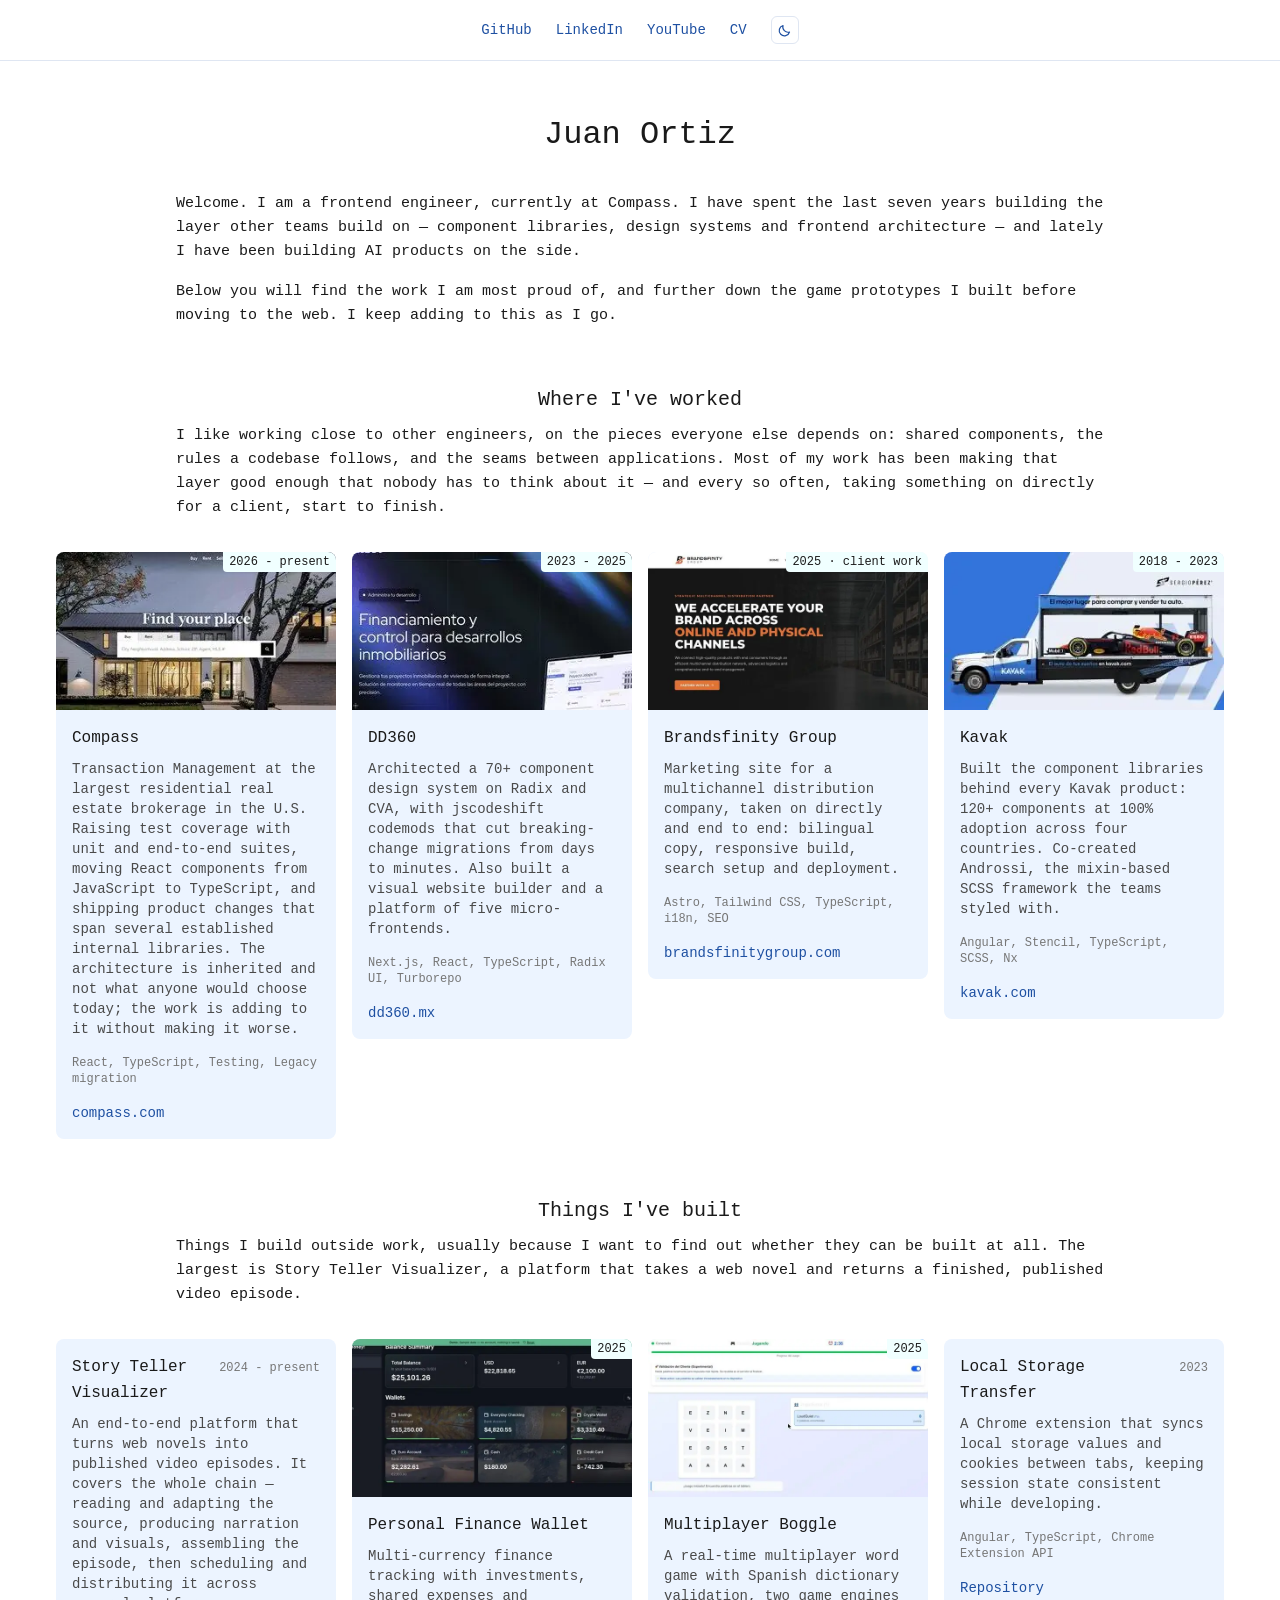
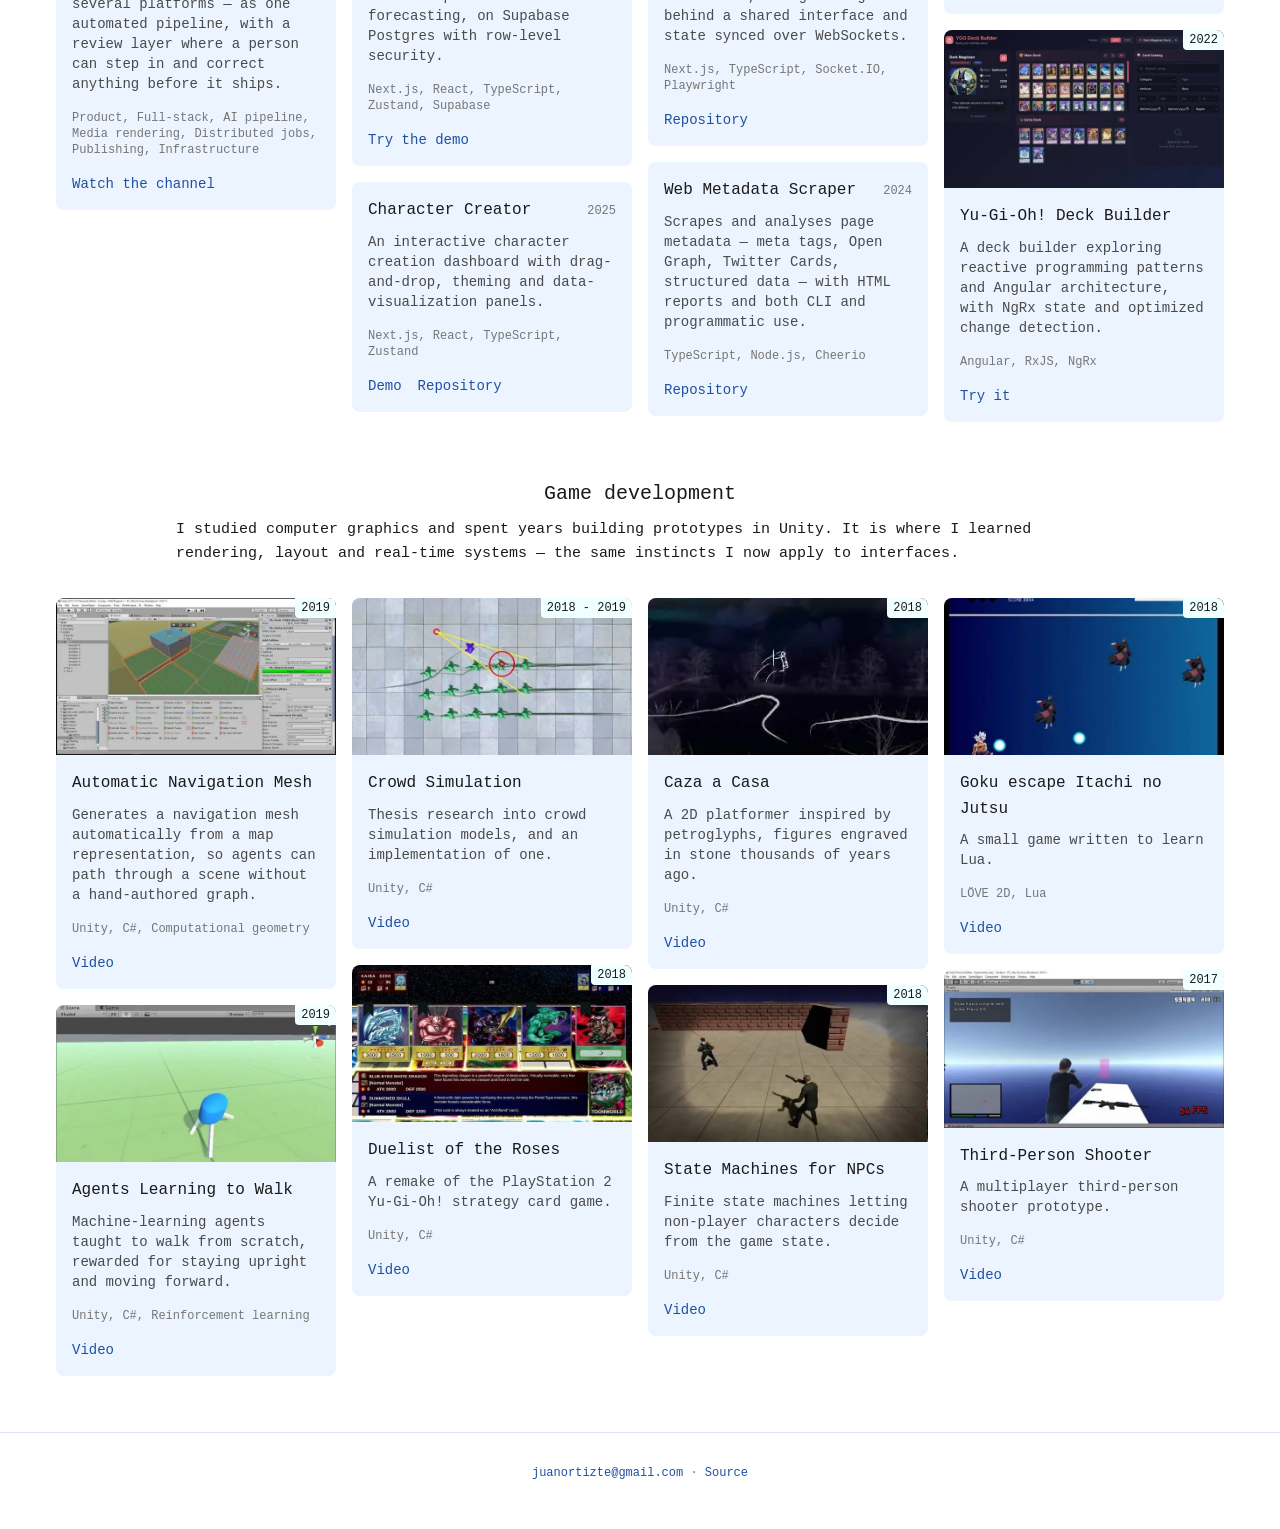
==== commit 9300a81f: "chore: publish icon theme toggle" ====
--- a/index.html
+++ b/index.html
@@ -1,8 +1,8 @@
-<!DOCTYPE html><!--_yhktseolB9AmEDh02uFR--><html lang="en"><head><meta charSet="utf-8"/><meta name="viewport" content="width=device-width, initial-scale=1"/><link rel="stylesheet" href="/_next/static/css/8a3499827d942b8a.css" data-precedence="next"/><link rel="preload" as="script" fetchPriority="low" href="/_next/static/chunks/webpack-f04f1cba00776f89.js"/><script src="/_next/static/chunks/2c3511fe-b97f9a252b8cd05c.js" async=""></script><script src="/_next/static/chunks/516-aec20a03f6e17656.js" async=""></script><script src="/_next/static/chunks/main-app-eb901e12eb4a73d4.js" async=""></script><script src="/_next/static/chunks/app/page-612c66c7a4fa6661.js" async=""></script><meta name="theme-color" media="(prefers-color-scheme: light)" content="#ffffff"/><meta name="theme-color" media="(prefers-color-scheme: dark)" content="#10131a"/><title>Juan Ortiz — Senior Frontend Engineer</title><meta name="description" content="Frontend engineer. Design systems, frontend architecture, and lately AI products."/><meta name="application-name" content="Juan Ortiz — Portfolio"/><link rel="author" href="https://github.com/02900"/><meta name="author" content="Juan Ortiz"/><meta name="keywords" content="Juan Ortiz,Frontend Engineer,React,Next.js,TypeScript,Design Systems,Micro-frontends"/><meta name="creator" content="Juan Ortiz"/><meta name="publisher" content="Juan Ortiz"/><meta name="robots" content="index, follow"/><meta name="googlebot" content="index, follow, max-image-preview:large, max-snippet:-1"/><meta name="category" content="technology"/><link rel="canonical" href="https://02900.github.io/"/><meta property="og:title" content="Juan Ortiz — Senior Frontend Engineer"/><meta property="og:description" content="Frontend engineer. Design systems, frontend architecture, and lately AI products."/><meta property="og:url" content="https://02900.github.io/"/><meta property="og:site_name" content="Juan Ortiz · Portfolio"/><meta property="og:type" content="website"/><meta name="twitter:card" content="summary_large_image"/><meta name="twitter:title" content="Juan Ortiz — Senior Frontend Engineer"/><meta name="twitter:description" content="Frontend engineer. Design systems, frontend architecture, and lately AI products."/><link rel="icon" href="/favicon.ico"/><script>
+<!DOCTYPE html><!--fAUupzZKw7mCX6fCDeEJ_--><html lang="en"><head><meta charSet="utf-8"/><meta name="viewport" content="width=device-width, initial-scale=1"/><link rel="stylesheet" href="/_next/static/css/4fc5602cbbc53655.css" data-precedence="next"/><link rel="preload" as="script" fetchPriority="low" href="/_next/static/chunks/webpack-f04f1cba00776f89.js"/><script src="/_next/static/chunks/2c3511fe-b97f9a252b8cd05c.js" async=""></script><script src="/_next/static/chunks/516-aec20a03f6e17656.js" async=""></script><script src="/_next/static/chunks/main-app-eb901e12eb4a73d4.js" async=""></script><script src="/_next/static/chunks/app/page-39fa8b1950e11923.js" async=""></script><meta name="theme-color" media="(prefers-color-scheme: light)" content="#ffffff"/><meta name="theme-color" media="(prefers-color-scheme: dark)" content="#10131a"/><title>Juan Ortiz — Senior Frontend Engineer</title><meta name="description" content="Frontend engineer. Design systems, frontend architecture, and lately AI products."/><meta name="application-name" content="Juan Ortiz — Portfolio"/><link rel="author" href="https://github.com/02900"/><meta name="author" content="Juan Ortiz"/><meta name="keywords" content="Juan Ortiz,Frontend Engineer,React,Next.js,TypeScript,Design Systems,Micro-frontends"/><meta name="creator" content="Juan Ortiz"/><meta name="publisher" content="Juan Ortiz"/><meta name="robots" content="index, follow"/><meta name="googlebot" content="index, follow, max-image-preview:large, max-snippet:-1"/><meta name="category" content="technology"/><link rel="canonical" href="https://02900.github.io/"/><meta property="og:title" content="Juan Ortiz — Senior Frontend Engineer"/><meta property="og:description" content="Frontend engineer. Design systems, frontend architecture, and lately AI products."/><meta property="og:url" content="https://02900.github.io/"/><meta property="og:site_name" content="Juan Ortiz · Portfolio"/><meta property="og:type" content="website"/><meta name="twitter:card" content="summary_large_image"/><meta name="twitter:title" content="Juan Ortiz — Senior Frontend Engineer"/><meta name="twitter:description" content="Frontend engineer. Design systems, frontend architecture, and lately AI products."/><link rel="icon" href="/favicon.ico"/><script>
 (function () {
   try {
     var t = localStorage.getItem('theme');
     if (t === 'dark' || t === 'light') document.documentElement.setAttribute('data-theme', t);
   } catch (e) {}
 })();
-</script><script type="application/ld+json">{"@context":"https://schema.org","@type":"Person","name":"Juan Ortiz","jobTitle":"Senior Frontend Engineer","email":"mailto:juanortizte@gmail.com","url":"https://02900.github.io","sameAs":["https://github.com/02900","https://www.linkedin.com/in/juanortizte/","https://www.youtube.com/@IsekaiWorlds-ES"]}</script><script src="/_next/static/chunks/polyfills-42372ed130431b0a.js" noModule=""></script></head><body><div hidden=""><!--$--><!--/$--></div><a href="#main" class="sr-only focus:not-sr-only focus:absolute focus:left-4 focus:top-4 focus:z-50 focus:bg-white focus:px-3 focus:py-2">Skip to content</a><nav class="flex flex-wrap justify-center gap-x-6 gap-y-1 px-4 py-4 text-sm" style="border-bottom:1px solid var(--line)" aria-label="Links"><a href="https://github.com/02900" target="_blank" rel="noreferrer">GitHub</a><a href="https://www.linkedin.com/in/juanortizte/" target="_blank" rel="noreferrer">LinkedIn</a><a href="https://www.youtube.com/@IsekaiWorlds-ES" target="_blank" rel="noreferrer">YouTube</a><a href="/assets/cv.pdf" target="_blank" rel="noreferrer">CV</a><button type="button" aria-label="Switch to dark theme" class="cursor-pointer bg-transparent p-0 text-sm underline-offset-4 hover:underline" style="color:var(--link);font:inherit;min-width:3.5rem"> </button></nav><main id="main" class="mx-auto max-w-[1440px] pt-12"><div class="mx-auto mb-14 max-w-[960px] px-4"><h1 class="text-center">Juan Ortiz</h1><p>Welcome. I am a frontend engineer, currently at Compass. I have spent the last seven years building the layer other teams build on — component libraries, design systems and frontend architecture — and lately I have been building AI products on the side.</p><p>Below you will find the work I am most proud of, and further down the game prototypes I built before moving to the web. I keep adding to this as I go.</p></div><section id="work" class="mb-14 scroll-mt-20"><div class="mx-auto mb-8 max-w-[960px] px-4"><h2 class="text-center">Where I&#x27;ve worked</h2><p>I like working close to other engineers, on the pieces everyone else depends on: shared components, the rules a codebase follows, and the seams between applications. Most of my work has been making that layer good enough that nobody has to think about it — and every so often, taking something on directly for a client, start to finish.</p></div><div class="mx-auto max-w-[1200px] columns-[17rem] gap-4 px-4"><article class="mb-4 flex w-full break-inside-avoid flex-col overflow-hidden rounded-lg transition-colors" style="background:var(--card)"><div class="relative"><picture><source type="image/webp" srcSet="/assets/frontend/compass.webp"/><img src="/assets/frontend/compass.jpg" alt="Compass" width="640" height="360" loading="lazy" decoding="async" draggable="false" class="block aspect-video w-full object-cover"/></picture><span class="absolute right-0 top-0 rounded-bl px-1.5 py-0.5 text-xs" style="background:var(--badge);color:var(--badge-ink)">2026 - present</span></div><div class="flex flex-1 flex-col p-4"><div class="mb-2 flex items-baseline justify-between gap-2"><h3>Compass</h3></div><p class="text-sm" style="color:var(--ink-soft)">Transaction Management at the largest residential real estate brokerage in the U.S. Raising test coverage with unit and end-to-end suites, moving React components from JavaScript to TypeScript, and shipping product changes that span several established internal libraries. The architecture is inherited and not what anyone would choose today; the work is adding to it without making it worse.</p><div class="mt-auto"><p class="mb-0 text-xs" style="color:var(--ink-faint)">React, TypeScript, Testing, Legacy migration</p><div class="mt-3 flex flex-wrap gap-x-4 gap-y-1 text-sm"><a href="https://www.compass.com/" target="_blank" rel="noreferrer">compass.com</a></div></div></div></article><article class="mb-4 flex w-full break-inside-avoid flex-col overflow-hidden rounded-lg transition-colors" style="background:var(--card)"><div class="relative"><picture><source type="image/webp" srcSet="/assets/frontend/dd360.webp"/><img src="/assets/frontend/dd360.jpg" alt="DD360" width="640" height="360" loading="lazy" decoding="async" draggable="false" class="block aspect-video w-full object-cover"/></picture><span class="absolute right-0 top-0 rounded-bl px-1.5 py-0.5 text-xs" style="background:var(--badge);color:var(--badge-ink)">2023 - 2025</span></div><div class="flex flex-1 flex-col p-4"><div class="mb-2 flex items-baseline justify-between gap-2"><h3>DD360</h3></div><p class="text-sm" style="color:var(--ink-soft)">Architected a 70+ component design system on Radix and CVA, with jscodeshift codemods that cut breaking-change migrations from days to minutes. Also built a visual website builder and a platform of five micro-frontends.</p><div class="mt-auto"><p class="mb-0 text-xs" style="color:var(--ink-faint)">Next.js, React, TypeScript, Radix UI, Turborepo</p><div class="mt-3 flex flex-wrap gap-x-4 gap-y-1 text-sm"><a href="https://dd360.mx/" target="_blank" rel="noreferrer">dd360.mx</a></div></div></div></article><article class="mb-4 flex w-full break-inside-avoid flex-col overflow-hidden rounded-lg transition-colors" style="background:var(--card)"><div class="relative"><picture><source type="image/webp" srcSet="/assets/frontend/brandsfinity.webp"/><img src="/assets/frontend/brandsfinity.jpg" alt="Brandsfinity Group" width="640" height="360" loading="lazy" decoding="async" draggable="false" class="block aspect-video w-full object-cover"/></picture><span class="absolute right-0 top-0 rounded-bl px-1.5 py-0.5 text-xs" style="background:var(--badge);color:var(--badge-ink)">2025 · client work</span></div><div class="flex flex-1 flex-col p-4"><div class="mb-2 flex items-baseline justify-between gap-2"><h3>Brandsfinity Group</h3></div><p class="text-sm" style="color:var(--ink-soft)">Marketing site for a multichannel distribution company, taken on directly and end to end: bilingual copy, responsive build, search setup and deployment.</p><div class="mt-auto"><p class="mb-0 text-xs" style="color:var(--ink-faint)">Astro, Tailwind CSS, TypeScript, i18n, SEO</p><div class="mt-3 flex flex-wrap gap-x-4 gap-y-1 text-sm"><a href="https://www.brandsfinitygroup.com/" target="_blank" rel="noreferrer">brandsfinitygroup.com</a></div></div></div></article><article class="mb-4 flex w-full break-inside-avoid flex-col overflow-hidden rounded-lg transition-colors" style="background:var(--card)"><div class="relative"><picture><source type="image/webp" srcSet="/assets/frontend/kavak.webp"/><img src="/assets/frontend/kavak.jpg" alt="Kavak" width="640" height="360" loading="lazy" decoding="async" draggable="false" class="block aspect-video w-full object-cover"/></picture><span class="absolute right-0 top-0 rounded-bl px-1.5 py-0.5 text-xs" style="background:var(--badge);color:var(--badge-ink)">2018 - 2023</span></div><div class="flex flex-1 flex-col p-4"><div class="mb-2 flex items-baseline justify-between gap-2"><h3>Kavak</h3></div><p class="text-sm" style="color:var(--ink-soft)">Built the component libraries behind every Kavak product: 120+ components at 100% adoption across four countries. Co-created Androssi, the mixin-based SCSS framework the teams styled with.</p><div class="mt-auto"><p class="mb-0 text-xs" style="color:var(--ink-faint)">Angular, Stencil, TypeScript, SCSS, Nx</p><div class="mt-3 flex flex-wrap gap-x-4 gap-y-1 text-sm"><a href="https://www.kavak.com/" target="_blank" rel="noreferrer">kavak.com</a></div></div></div></article></div></section><section id="projects" class="mb-14 scroll-mt-20"><div class="mx-auto mb-8 max-w-[960px] px-4"><h2 class="text-center">Things I&#x27;ve built</h2><p>Things I build outside work, usually because I want to find out whether they can be built at all. The largest is Story Teller Visualizer, a platform that takes a web novel and returns a finished, published video episode.</p></div><div class="mx-auto max-w-[1200px] columns-[17rem] gap-4 px-4"><article class="mb-4 flex w-full break-inside-avoid flex-col overflow-hidden rounded-lg transition-colors" style="background:var(--card)"><div class="flex flex-1 flex-col p-4"><div class="mb-2 flex items-baseline justify-between gap-2"><h3>Story Teller Visualizer</h3><span class="shrink-0 text-xs" style="color:var(--ink-faint)">2024 - present</span></div><p class="text-sm" style="color:var(--ink-soft)">An end-to-end platform that turns web novels into published video episodes. It covers the whole chain — reading and adapting the source, producing narration and visuals, assembling the episode, then scheduling and distributing it across several platforms — as one automated pipeline, with a review layer where a person can step in and correct anything before it ships.</p><div class="mt-auto"><p class="mb-0 text-xs" style="color:var(--ink-faint)">Product, Full-stack, AI pipeline, Media rendering, Distributed jobs, Publishing, Infrastructure</p><div class="mt-3 flex flex-wrap gap-x-4 gap-y-1 text-sm"><a href="https://www.youtube.com/@IsekaiWorlds-ES" target="_blank" rel="noreferrer">Watch the channel</a></div></div></div></article><article class="mb-4 flex w-full break-inside-avoid flex-col overflow-hidden rounded-lg transition-colors" style="background:var(--card)"><div class="relative"><picture><source type="image/webp" srcSet="/assets/frontend/finance-wallet.webp"/><img src="/assets/frontend/finance-wallet.jpg" alt="Personal Finance Wallet" width="640" height="360" loading="lazy" decoding="async" draggable="false" class="block aspect-video w-full object-cover"/></picture><span class="absolute right-0 top-0 rounded-bl px-1.5 py-0.5 text-xs" style="background:var(--badge);color:var(--badge-ink)">2025</span></div><div class="flex flex-1 flex-col p-4"><div class="mb-2 flex items-baseline justify-between gap-2"><h3>Personal Finance Wallet</h3></div><p class="text-sm" style="color:var(--ink-soft)">Multi-currency finance tracking with investments, shared expenses and forecasting, on Supabase Postgres with row-level security.</p><div class="mt-auto"><p class="mb-0 text-xs" style="color:var(--ink-faint)">Next.js, React, TypeScript, Zustand, Supabase</p><div class="mt-3 flex flex-wrap gap-x-4 gap-y-1 text-sm"><a href="https://finance-wallet-one.vercel.app/demo" target="_blank" rel="noreferrer">Try the demo</a></div></div></div></article><article class="mb-4 flex w-full break-inside-avoid flex-col overflow-hidden rounded-lg transition-colors" style="background:var(--card)"><div class="flex flex-1 flex-col p-4"><div class="mb-2 flex items-baseline justify-between gap-2"><h3>Character Creator</h3><span class="shrink-0 text-xs" style="color:var(--ink-faint)">2025</span></div><p class="text-sm" style="color:var(--ink-soft)">An interactive character creation dashboard with drag-and-drop, theming and data-visualization panels.</p><div class="mt-auto"><p class="mb-0 text-xs" style="color:var(--ink-faint)">Next.js, React, TypeScript, Zustand</p><div class="mt-3 flex flex-wrap gap-x-4 gap-y-1 text-sm"><a href="https://character-creator-nine.vercel.app" target="_blank" rel="noreferrer">Demo</a><a href="https://github.com/02900/character-creator" target="_blank" rel="noreferrer">Repository</a></div></div></div></article><article class="mb-4 flex w-full break-inside-avoid flex-col overflow-hidden rounded-lg transition-colors" style="background:var(--card)"><div class="relative"><picture><source type="image/webp" srcSet="/assets/frontend/boggle.webp"/><img src="/assets/frontend/boggle.jpg" alt="Multiplayer Boggle" width="640" height="360" loading="lazy" decoding="async" draggable="false" class="block aspect-video w-full object-cover"/></picture><span class="absolute right-0 top-0 rounded-bl px-1.5 py-0.5 text-xs" style="background:var(--badge);color:var(--badge-ink)">2025</span></div><div class="flex flex-1 flex-col p-4"><div class="mb-2 flex items-baseline justify-between gap-2"><h3>Multiplayer Boggle</h3></div><p class="text-sm" style="color:var(--ink-soft)">A real-time multiplayer word game with Spanish dictionary validation, two game engines behind a shared interface and state synced over WebSockets.</p><div class="mt-auto"><p class="mb-0 text-xs" style="color:var(--ink-faint)">Next.js, TypeScript, Socket.IO, Playwright</p><div class="mt-3 flex flex-wrap gap-x-4 gap-y-1 text-sm"><a href="https://github.com/02900/boggle" target="_blank" rel="noreferrer">Repository</a></div></div></div></article><article class="mb-4 flex w-full break-inside-avoid flex-col overflow-hidden rounded-lg transition-colors" style="background:var(--card)"><div class="flex flex-1 flex-col p-4"><div class="mb-2 flex items-baseline justify-between gap-2"><h3>Web Metadata Scraper</h3><span class="shrink-0 text-xs" style="color:var(--ink-faint)">2024</span></div><p class="text-sm" style="color:var(--ink-soft)">Scrapes and analyses page metadata — meta tags, Open Graph, Twitter Cards, structured data — with HTML reports and both CLI and programmatic use.</p><div class="mt-auto"><p class="mb-0 text-xs" style="color:var(--ink-faint)">TypeScript, Node.js, Cheerio</p><div class="mt-3 flex flex-wrap gap-x-4 gap-y-1 text-sm"><a href="https://github.com/02900/Web-Metadata-Scraper" target="_blank" rel="noreferrer">Repository</a></div></div></div></article><article class="mb-4 flex w-full break-inside-avoid flex-col overflow-hidden rounded-lg transition-colors" style="background:var(--card)"><div class="flex flex-1 flex-col p-4"><div class="mb-2 flex items-baseline justify-between gap-2"><h3>Local Storage Transfer</h3><span class="shrink-0 text-xs" style="color:var(--ink-faint)">2023</span></div><p class="text-sm" style="color:var(--ink-soft)">A Chrome extension that syncs local storage values and cookies between tabs, keeping session state consistent while developing.</p><div class="mt-auto"><p class="mb-0 text-xs" style="color:var(--ink-faint)">Angular, TypeScript, Chrome Extension API</p><div class="mt-3 flex flex-wrap gap-x-4 gap-y-1 text-sm"><a href="https://github.com/02900/ce-copy-local-storage" target="_blank" rel="noreferrer">Repository</a></div></div></div></article><article class="mb-4 flex w-full break-inside-avoid flex-col overflow-hidden rounded-lg transition-colors" style="background:var(--card)"><div class="relative"><picture><source type="image/webp" srcSet="/assets/frontend/deck-builder.webp"/><img src="/assets/frontend/deck-builder.jpg" alt="Yu-Gi-Oh! Deck Builder" width="640" height="360" loading="lazy" decoding="async" draggable="false" class="block aspect-video w-full object-cover"/></picture><span class="absolute right-0 top-0 rounded-bl px-1.5 py-0.5 text-xs" style="background:var(--badge);color:var(--badge-ink)">2022</span></div><div class="flex flex-1 flex-col p-4"><div class="mb-2 flex items-baseline justify-between gap-2"><h3>Yu-Gi-Oh! Deck Builder</h3></div><p class="text-sm" style="color:var(--ink-soft)">A deck builder exploring reactive programming patterns and Angular architecture, with NgRx state and optimized change detection.</p><div class="mt-auto"><p class="mb-0 text-xs" style="color:var(--ink-faint)">Angular, RxJS, NgRx</p><div class="mt-3 flex flex-wrap gap-x-4 gap-y-1 text-sm"><a href="https://02900.github.io/ygo-deck-builder/" target="_blank" rel="noreferrer">Try it</a></div></div></div></article></div></section><section id="games" class="mb-14 scroll-mt-20"><div class="mx-auto mb-8 max-w-[960px] px-4"><h2 class="text-center">Game development</h2><p>I studied computer graphics and spent years building prototypes in Unity. It is where I learned rendering, layout and real-time systems — the same instincts I now apply to interfaces.</p></div><div class="mx-auto max-w-[1200px] columns-[17rem] gap-4 px-4"><article class="mb-4 flex w-full break-inside-avoid flex-col overflow-hidden rounded-lg transition-colors" style="background:var(--card)"><div class="relative"><picture><source type="image/webp" srcSet="/assets/vg/navmesh.webp"/><img src="/assets/vg/navmesh.jpg" alt="Automatic Navigation Mesh" width="640" height="360" loading="lazy" decoding="async" draggable="false" class="block aspect-video w-full object-cover"/></picture><span class="absolute right-0 top-0 rounded-bl px-1.5 py-0.5 text-xs" style="background:var(--badge);color:var(--badge-ink)">2019</span></div><div class="flex flex-1 flex-col p-4"><div class="mb-2 flex items-baseline justify-between gap-2"><h3>Automatic Navigation Mesh</h3></div><p class="text-sm" style="color:var(--ink-soft)">Generates a navigation mesh automatically from a map representation, so agents can path through a scene without a hand-authored graph.</p><div class="mt-auto"><p class="mb-0 text-xs" style="color:var(--ink-faint)">Unity, C#, Computational geometry</p><div class="mt-3 flex flex-wrap gap-x-4 gap-y-1 text-sm"><a href="https://www.youtube.com/watch?v=kCVZcDi-71w" target="_blank" rel="noreferrer">Video</a></div></div></div></article><article class="mb-4 flex w-full break-inside-avoid flex-col overflow-hidden rounded-lg transition-colors" style="background:var(--card)"><div class="relative"><picture><source type="image/webp" srcSet="/assets/vg/aiwalk.webp"/><img src="/assets/vg/aiwalk.jpg" alt="Agents Learning to Walk" width="640" height="360" loading="lazy" decoding="async" draggable="false" class="block aspect-video w-full object-cover"/></picture><span class="absolute right-0 top-0 rounded-bl px-1.5 py-0.5 text-xs" style="background:var(--badge);color:var(--badge-ink)">2019</span></div><div class="flex flex-1 flex-col p-4"><div class="mb-2 flex items-baseline justify-between gap-2"><h3>Agents Learning to Walk</h3></div><p class="text-sm" style="color:var(--ink-soft)">Machine-learning agents taught to walk from scratch, rewarded for staying upright and moving forward.</p><div class="mt-auto"><p class="mb-0 text-xs" style="color:var(--ink-faint)">Unity, C#, Reinforcement learning</p><div class="mt-3 flex flex-wrap gap-x-4 gap-y-1 text-sm"><a href="https://www.youtube.com/watch?v=2hgGaV5XXuo" target="_blank" rel="noreferrer">Video</a></div></div></div></article><article class="mb-4 flex w-full break-inside-avoid flex-col overflow-hidden rounded-lg transition-colors" style="background:var(--card)"><div class="relative"><picture><source type="image/webp" srcSet="/assets/vg/crowd-simulation.webp"/><img src="/assets/vg/crowd-simulation.jpg" alt="Crowd Simulation" width="640" height="360" loading="lazy" decoding="async" draggable="false" class="block aspect-video w-full object-cover"/></picture><span class="absolute right-0 top-0 rounded-bl px-1.5 py-0.5 text-xs" style="background:var(--badge);color:var(--badge-ink)">2018 - 2019</span></div><div class="flex flex-1 flex-col p-4"><div class="mb-2 flex items-baseline justify-between gap-2"><h3>Crowd Simulation</h3></div><p class="text-sm" style="color:var(--ink-soft)">Thesis research into crowd simulation models, and an implementation of one.</p><div class="mt-auto"><p class="mb-0 text-xs" style="color:var(--ink-faint)">Unity, C#</p><div class="mt-3 flex flex-wrap gap-x-4 gap-y-1 text-sm"><a href="https://youtu.be/dblzEx7WnDI" target="_blank" rel="noreferrer">Video</a></div></div></div></article><article class="mb-4 flex w-full break-inside-avoid flex-col overflow-hidden rounded-lg transition-colors" style="background:var(--card)"><div class="relative"><picture><source type="image/webp" srcSet="/assets/vg/ygo.webp"/><img src="/assets/vg/ygo.jpg" alt="Duelist of the Roses" width="640" height="360" loading="lazy" decoding="async" draggable="false" class="block aspect-video w-full object-cover"/></picture><span class="absolute right-0 top-0 rounded-bl px-1.5 py-0.5 text-xs" style="background:var(--badge);color:var(--badge-ink)">2018</span></div><div class="flex flex-1 flex-col p-4"><div class="mb-2 flex items-baseline justify-between gap-2"><h3>Duelist of the Roses</h3></div><p class="text-sm" style="color:var(--ink-soft)">A remake of the PlayStation 2 Yu-Gi-Oh! strategy card game.</p><div class="mt-auto"><p class="mb-0 text-xs" style="color:var(--ink-faint)">Unity, C#</p><div class="mt-3 flex flex-wrap gap-x-4 gap-y-1 text-sm"><a href="https://youtu.be/uUspAGvrGdE" target="_blank" rel="noreferrer">Video</a></div></div></div></article><article class="mb-4 flex w-full break-inside-avoid flex-col overflow-hidden rounded-lg transition-colors" style="background:var(--card)"><div class="relative"><picture><source type="image/webp" srcSet="/assets/vg/caza-a-casa.webp"/><img src="/assets/vg/caza-a-casa.jpg" alt="Caza a Casa" width="640" height="360" loading="lazy" decoding="async" draggable="false" class="block aspect-video w-full object-cover"/></picture><span class="absolute right-0 top-0 rounded-bl px-1.5 py-0.5 text-xs" style="background:var(--badge);color:var(--badge-ink)">2018</span></div><div class="flex flex-1 flex-col p-4"><div class="mb-2 flex items-baseline justify-between gap-2"><h3>Caza a Casa</h3></div><p class="text-sm" style="color:var(--ink-soft)">A 2D platformer inspired by petroglyphs, figures engraved in stone thousands of years ago.</p><div class="mt-auto"><p class="mb-0 text-xs" style="color:var(--ink-faint)">Unity, C#</p><div class="mt-3 flex flex-wrap gap-x-4 gap-y-1 text-sm"><a href="https://www.youtube.com/watch?v=K7vWXWfpdD0" target="_blank" rel="noreferrer">Video</a></div></div></div></article><article class="mb-4 flex w-full break-inside-avoid flex-col overflow-hidden rounded-lg transition-colors" style="background:var(--card)"><div class="relative"><picture><source type="image/webp" srcSet="/assets/vg/ai4vg-3.webp"/><img src="/assets/vg/ai4vg-3.jpg" alt="State Machines for NPCs" width="640" height="360" loading="lazy" decoding="async" draggable="false" class="block aspect-video w-full object-cover"/></picture><span class="absolute right-0 top-0 rounded-bl px-1.5 py-0.5 text-xs" style="background:var(--badge);color:var(--badge-ink)">2018</span></div><div class="flex flex-1 flex-col p-4"><div class="mb-2 flex items-baseline justify-between gap-2"><h3>State Machines for NPCs</h3></div><p class="text-sm" style="color:var(--ink-soft)">Finite state machines letting non-player characters decide from the game state.</p><div class="mt-auto"><p class="mb-0 text-xs" style="color:var(--ink-faint)">Unity, C#</p><div class="mt-3 flex flex-wrap gap-x-4 gap-y-1 text-sm"><a href="https://www.youtube.com/watch?v=NBQ8Mfu8y_c" target="_blank" rel="noreferrer">Video</a></div></div></div></article><article class="mb-4 flex w-full break-inside-avoid flex-col overflow-hidden rounded-lg transition-colors" style="background:var(--card)"><div class="relative"><picture><source type="image/webp" srcSet="/assets/vg/goku-escape-itachi-no-jutsu.webp"/><img src="/assets/vg/goku-escape-itachi-no-jutsu.jpg" alt="Goku escape Itachi no Jutsu" width="640" height="360" loading="lazy" decoding="async" draggable="false" class="block aspect-video w-full object-cover"/></picture><span class="absolute right-0 top-0 rounded-bl px-1.5 py-0.5 text-xs" style="background:var(--badge);color:var(--badge-ink)">2018</span></div><div class="flex flex-1 flex-col p-4"><div class="mb-2 flex items-baseline justify-between gap-2"><h3>Goku escape Itachi no Jutsu</h3></div><p class="text-sm" style="color:var(--ink-soft)">A small game written to learn Lua.</p><div class="mt-auto"><p class="mb-0 text-xs" style="color:var(--ink-faint)">LÖVE 2D, Lua</p><div class="mt-3 flex flex-wrap gap-x-4 gap-y-1 text-sm"><a href="https://youtu.be/Z_l2B_m0t9A" target="_blank" rel="noreferrer">Video</a></div></div></div></article><article class="mb-4 flex w-full break-inside-avoid flex-col overflow-hidden rounded-lg transition-colors" style="background:var(--card)"><div class="relative"><picture><source type="image/webp" srcSet="/assets/vg/tps.webp"/><img src="/assets/vg/tps.jpg" alt="Third-Person Shooter" width="640" height="360" loading="lazy" decoding="async" draggable="false" class="block aspect-video w-full object-cover"/></picture><span class="absolute right-0 top-0 rounded-bl px-1.5 py-0.5 text-xs" style="background:var(--badge);color:var(--badge-ink)">2017</span></div><div class="flex flex-1 flex-col p-4"><div class="mb-2 flex items-baseline justify-between gap-2"><h3>Third-Person Shooter</h3></div><p class="text-sm" style="color:var(--ink-soft)">A multiplayer third-person shooter prototype.</p><div class="mt-auto"><p class="mb-0 text-xs" style="color:var(--ink-faint)">Unity, C#</p><div class="mt-3 flex flex-wrap gap-x-4 gap-y-1 text-sm"><a href="https://www.youtube.com/watch?v=3qoVqg6spMU" target="_blank" rel="noreferrer">Video</a></div></div></div></article></div></section></main><footer class="mt-4 px-4 py-8 text-center text-xs" style="border-top:1px solid var(--line);color:var(--ink-faint)"><p class="mb-0"><a href="mailto:juanortizte@gmail.com">juanortizte@gmail.com</a> · <a href="https://github.com/02900/portfolio" target="_blank" rel="noreferrer">Source</a></p></footer><!--$--><!--/$--><script src="/_next/static/chunks/webpack-f04f1cba00776f89.js" id="_R_" async=""></script><script>(self.__next_f=self.__next_f||[]).push([0])</script><script>self.__next_f.push([1,"1:\"$Sreact.fragment\"\n2:I[9251,[],\"\"]\n3:I[3663,[],\"\"]\n4:I[817,[\"974\",\"static/chunks/app/page-612c66c7a4fa6661.js\"],\"default\"]\nd:I[5721,[],\"\"]\n:HL[\"/_next/static/css/8a3499827d942b8a.css\",\"style\"]\n"])</script><script>self.__next_f.push([1,"0:{\"P\":null,\"b\":\"_yhktseolB9AmEDh02uFR\",\"p\":\"\",\"c\":[\"\",\"\"],\"i\":false,\"f\":[[[\"\",{\"children\":[\"__PAGE__\",{}]},\"$undefined\",\"$undefined\",true],[\"\",[\"$\",\"$1\",\"c\",{\"children\":[[[\"$\",\"link\",\"0\",{\"rel\":\"stylesheet\",\"href\":\"/_next/static/css/8a3499827d942b8a.css\",\"precedence\":\"next\",\"crossOrigin\":\"$undefined\",\"nonce\":\"$undefined\"}]],[\"$\",\"html\",null,{\"lang\":\"en\",\"suppressHydrationWarning\":true,\"children\":[[\"$\",\"head\",null,{\"children\":[[\"$\",\"script\",null,{\"dangerouslySetInnerHTML\":{\"__html\":\"\\n(function () {\\n  try {\\n    var t = localStorage.getItem('theme');\\n    if (t === 'dark' || t === 'light') document.documentElement.setAttribute('data-theme', t);\\n  } catch (e) {}\\n})();\\n\"}}],[\"$\",\"script\",null,{\"type\":\"application/ld+json\",\"dangerouslySetInnerHTML\":{\"__html\":\"{\\\"@context\\\":\\\"https://schema.org\\\",\\\"@type\\\":\\\"Person\\\",\\\"name\\\":\\\"Juan Ortiz\\\",\\\"jobTitle\\\":\\\"Senior Frontend Engineer\\\",\\\"email\\\":\\\"mailto:juanortizte@gmail.com\\\",\\\"url\\\":\\\"https://02900.github.io\\\",\\\"sameAs\\\":[\\\"https://github.com/02900\\\",\\\"https://www.linkedin.com/in/juanortizte/\\\",\\\"https://www.youtube.com/@IsekaiWorlds-ES\\\"]}\"}}]]}],[\"$\",\"body\",null,{\"children\":[\"$\",\"$L2\",null,{\"parallelRouterKey\":\"children\",\"error\":\"$undefined\",\"errorStyles\":\"$undefined\",\"errorScripts\":\"$undefined\",\"template\":[\"$\",\"$L3\",null,{}],\"templateStyles\":\"$undefined\",\"templateScripts\":\"$undefined\",\"notFound\":[[[\"$\",\"title\",null,{\"children\":\"404: This page could not be found.\"}],[\"$\",\"div\",null,{\"style\":{\"fontFamily\":\"system-ui,\\\"Segoe UI\\\",Roboto,Helvetica,Arial,sans-serif,\\\"Apple Color Emoji\\\",\\\"Segoe UI Emoji\\\"\",\"height\":\"100vh\",\"textAlign\":\"center\",\"display\":\"flex\",\"flexDirection\":\"column\",\"alignItems\":\"center\",\"justifyContent\":\"center\"},\"children\":[\"$\",\"div\",null,{\"children\":[[\"$\",\"style\",null,{\"dangerouslySetInnerHTML\":{\"__html\":\"body{color:#000;background:#fff;margin:0}.next-error-h1{border-right:1px solid rgba(0,0,0,.3)}@media (prefers-color-scheme:dark){body{color:#fff;background:#000}.next-error-h1{border-right:1px solid rgba(255,255,255,.3)}}\"}}],[\"$\",\"h1\",null,{\"className\":\"next-error-h1\",\"style\":{\"display\":\"inline-block\",\"margin\":\"0 20px 0 0\",\"padding\":\"0 23px 0 0\",\"fontSize\":24,\"fontWeight\":500,\"verticalAlign\":\"top\",\"lineHeight\":\"49px\"},\"children\":404}],[\"$\",\"div\",null,{\"style\":{\"display\":\"inline-block\"},\"children\":[\"$\",\"h2\",null,{\"style\":{\"fontSize\":14,\"fontWeight\":400,\"lineHeight\":\"49px\",\"margin\":0},\"children\":\"This page could not be found.\"}]}]]}]}]],[]],\"forbidden\":\"$undefined\",\"unauthorized\":\"$undefined\"}]}]]}]]}],{\"children\":[\"__PAGE__\",[\"$\",\"$1\",\"c\",{\"children\":[[[\"$\",\"a\",null,{\"href\":\"#main\",\"className\":\"sr-only focus:not-sr-only focus:absolute focus:left-4 focus:top-4 focus:z-50 focus:bg-white focus:px-3 focus:py-2\",\"children\":\"Skip to content\"}],[\"$\",\"nav\",null,{\"className\":\"flex flex-wrap justify-center gap-x-6 gap-y-1 px-4 py-4 text-sm\",\"style\":{\"borderBottom\":\"1px solid var(--line)\"},\"aria-label\":\"Links\",\"children\":[[[\"$\",\"a\",\"https://github.com/02900\",{\"href\":\"https://github.com/02900\",\"target\":\"_blank\",\"rel\":\"noreferrer\",\"children\":\"GitHub\"}],[\"$\",\"a\",\"https://www.linkedin.com/in/juanortizte/\",{\"href\":\"https://www.linkedin.com/in/juanortizte/\",\"target\":\"_blank\",\"rel\":\"noreferrer\",\"children\":\"LinkedIn\"}],[\"$\",\"a\",\"https://www.youtube.com/@IsekaiWorlds-ES\",{\"href\":\"https://www.youtube.com/@IsekaiWorlds-ES\",\"target\":\"_blank\",\"rel\":\"noreferrer\",\"children\":\"YouTube\"}],[\"$\",\"a\",\"/assets/cv.pdf\",{\"href\":\"/assets/cv.pdf\",\"target\":\"_blank\",\"rel\":\"noreferrer\",\"children\":\"CV\"}]],[\"$\",\"$L4\",null,{}]]}],[\"$\",\"main\",null,{\"id\":\"main\",\"className\":\"mx-auto max-w-[1440px] pt-12\",\"children\":[[\"$\",\"div\",null,{\"className\":\"mx-auto mb-14 max-w-[960px] px-4\",\"children\":[[\"$\",\"h1\",null,{\"className\":\"text-center\",\"children\":\"Juan Ortiz\"}],[\"$\",\"p\",null,{\"children\":\"Welcome. I am a frontend engineer, currently at Compass. I have spent the last seven years building the layer other teams build on — component libraries, design systems and frontend architecture — and lately I have been building AI products on the side.\"}],[\"$\",\"p\",null,{\"children\":\"Below you will find the work I am most proud of, and further down the game prototypes I built before moving to the web. I keep adding to this as I go.\"}]]}],[\"$\",\"section\",null,{\"id\":\"work\",\"className\":\"mb-14 scroll-mt-20\",\"children\":[[\"$\",\"div\",null,{\"className\":\"mx-auto mb-8 max-w-[960px] px-4\",\"children\":[\"$L5\",\"$L6\"]}],\"$L7\"]}],\"$L8\",\"$L9\"]}],\"$La\"],null,\"$Lb\"]}],{},null,false]},null,false],\"$Lc\",false]],\"m\":\"$undefined\",\"G\":[\"$d\",[]],\"s\":false,\"S\":true}\n"])</script><script>self.__next_f.push([1,"1f:I[8170,[],\"OutletBoundary\"]\n21:I[879,[],\"AsyncMetadataOutlet\"]\n23:I[8170,[],\"ViewportBoundary\"]\n25:I[8170,[],\"MetadataBoundary\"]\n26:\"$Sreact.suspense\"\n5:[\"$\",\"h2\",null,{\"className\":\"text-center\",\"children\":\"Where I've worked\"}]\n6:[\"$\",\"p\",null,{\"children\":\"I like working close to other engineers, on the pieces everyone else depends on: shared components, the rules a codebase follows, and the seams between applications. Most of my work has been making that layer good enough that nobody has to think about it — and every so often, taking something on directly for a client, start to finish.\"}]\n"])</script><script>self.__next_f.push([1,"7:[\"$\",\"div\",null,{\"className\":\"mx-auto max-w-[1200px] columns-[17rem] gap-4 px-4\",\"children\":[[\"$\",\"article\",\"Compass\",{\"className\":\"mb-4 flex w-full break-inside-avoid flex-col overflow-hidden rounded-lg transition-colors\",\"style\":{\"background\":\"var(--card)\"},\"children\":[[\"$\",\"div\",null,{\"className\":\"relative\",\"children\":[[\"$\",\"picture\",null,{\"children\":[[\"$\",\"source\",null,{\"type\":\"image/webp\",\"srcSet\":\"/assets/frontend/compass.webp\"}],[\"$\",\"img\",null,{\"src\":\"/assets/frontend/compass.jpg\",\"alt\":\"Compass\",\"width\":640,\"height\":360,\"loading\":\"lazy\",\"decoding\":\"async\",\"draggable\":false,\"className\":\"block aspect-video w-full object-cover\"}]]}],[\"$\",\"span\",null,{\"className\":\"absolute right-0 top-0 rounded-bl px-1.5 py-0.5 text-xs\",\"style\":{\"background\":\"var(--badge)\",\"color\":\"var(--badge-ink)\"},\"children\":\"2026 - present\"}]]}],[\"$\",\"div\",null,{\"className\":\"flex flex-1 flex-col p-4\",\"children\":[[\"$\",\"div\",null,{\"className\":\"mb-2 flex items-baseline justify-between gap-2\",\"children\":[[\"$\",\"h3\",null,{\"children\":\"Compass\"}],false]}],[\"$\",\"p\",null,{\"className\":\"text-sm\",\"style\":{\"color\":\"var(--ink-soft)\"},\"children\":\"Transaction Management at the largest residential real estate brokerage in the U.S. Raising test coverage with unit and end-to-end suites, moving React components from JavaScript to TypeScript, and shipping product changes that span several established internal libraries. The architecture is inherited and not what anyone would choose today; the work is adding to it without making it worse.\"}],[\"$\",\"div\",null,{\"className\":\"mt-auto\",\"children\":[[\"$\",\"p\",null,{\"className\":\"mb-0 text-xs\",\"style\":{\"color\":\"var(--ink-faint)\"},\"children\":\"React, TypeScript, Testing, Legacy migration\"}],[\"$\",\"div\",null,{\"className\":\"mt-3 flex flex-wrap gap-x-4 gap-y-1 text-sm\",\"children\":[[\"$\",\"a\",\"https://www.compass.com/\",{\"href\":\"https://www.compass.com/\",\"target\":\"_blank\",\"rel\":\"noreferrer\",\"children\":\"compass.com\"}]]}]]}]]}]]}],[\"$\",\"article\",\"DD360\",{\"className\":\"mb-4 flex w-full break-inside-avoid flex-col overflow-hidden rounded-lg transition-colors\",\"style\":{\"background\":\"var(--card)\"},\"children\":[[\"$\",\"div\",null,{\"className\":\"relative\",\"children\":[[\"$\",\"picture\",null,{\"children\":[[\"$\",\"source\",null,{\"type\":\"image/webp\",\"srcSet\":\"/assets/frontend/dd360.webp\"}],[\"$\",\"img\",null,{\"src\":\"/assets/frontend/dd360.jpg\",\"alt\":\"DD360\",\"width\":640,\"height\":360,\"loading\":\"lazy\",\"decoding\":\"async\",\"draggable\":false,\"className\":\"block aspect-video w-full object-cover\"}]]}],[\"$\",\"span\",null,{\"className\":\"absolute right-0 top-0 rounded-bl px-1.5 py-0.5 text-xs\",\"style\":{\"background\":\"var(--badge)\",\"color\":\"var(--badge-ink)\"},\"children\":\"2023 - 2025\"}]]}],[\"$\",\"div\",null,{\"className\":\"flex flex-1 flex-col p-4\",\"children\":[[\"$\",\"div\",null,{\"className\":\"mb-2 flex items-baseline justify-between gap-2\",\"children\":[[\"$\",\"h3\",null,{\"children\":\"DD360\"}],false]}],[\"$\",\"p\",null,{\"className\":\"text-sm\",\"style\":{\"color\":\"var(--ink-soft)\"},\"children\":\"Architected a 70+ component design system on Radix and CVA, with jscodeshift codemods that cut breaking-change migrations from days to minutes. Also built a visual website builder and a platform of five micro-frontends.\"}],[\"$\",\"div\",null,{\"className\":\"mt-auto\",\"children\":[[\"$\",\"p\",null,{\"className\":\"mb-0 text-xs\",\"style\":{\"color\":\"var(--ink-faint)\"},\"children\":\"Next.js, React, TypeScript, Radix UI, Turborepo\"}],[\"$\",\"div\",null,{\"className\":\"mt-3 flex flex-wrap gap-x-4 gap-y-1 text-sm\",\"children\":[[\"$\",\"a\",\"https://dd360.mx/\",{\"href\":\"https://dd360.mx/\",\"target\":\"_blank\",\"rel\":\"noreferrer\",\"children\":\"dd360.mx\"}]]}]]}]]}]]}],[\"$\",\"article\",\"Brandsfinity Group\",{\"className\":\"mb-4 flex w-full break-inside-avoid flex-col overflow-hidden rounded-lg transition-colors\",\"style\":{\"background\":\"var(--card)\"},\"children\":[[\"$\",\"div\",null,{\"className\":\"relative\",\"children\":[[\"$\",\"picture\",null,{\"children\":[[\"$\",\"source\",null,{\"type\":\"image/webp\",\"srcSet\":\"/assets/frontend/brandsfinity.webp\"}],[\"$\",\"img\",null,{\"src\":\"/assets/frontend/brandsfinity.jpg\",\"alt\":\"Brandsfinity Group\",\"width\":640,\"height\":360,\"loading\":\"lazy\",\"decoding\":\"async\",\"draggable\":false,\"className\":\"block aspect-video w-full object-cover\"}]]}],[\"$\",\"span\",null,{\"className\":\"absolute right-0 top-0 rounded-bl px-1.5 py-0.5 text-xs\",\"style\":{\"background\":\"var(--badge)\",\"color\":\"var(--badge-ink)\"},\"children\":\"2025 · client work\"}]]}],\"$Le\"]}],\"$Lf\"]}]\n"])</script><script>self.__next_f.push([1,"8:[\"$\",\"section\",null,{\"id\":\"projects\",\"className\":\"mb-14 scroll-mt-20\",\"children\":[[\"$\",\"div\",null,{\"className\":\"mx-auto mb-8 max-w-[960px] px-4\",\"children\":[[\"$\",\"h2\",null,{\"className\":\"text-center\",\"children\":\"Things I've built\"}],[\"$\",\"p\",null,{\"children\":\"Things I build outside work, usually because I want to find out whether they can be built at all. The largest is Story Teller Visualizer, a platform that takes a web novel and returns a finished, published video episode.\"}]]}],[\"$\",\"div\",null,{\"className\":\"mx-auto max-w-[1200px] columns-[17rem] gap-4 px-4\",\"children\":[[\"$\",\"article\",\"Story Teller Visualizer\",{\"className\":\"mb-4 flex w-full break-inside-avoid flex-col overflow-hidden rounded-lg transition-colors\",\"style\":{\"background\":\"var(--card)\"},\"children\":[\"$undefined\",[\"$\",\"div\",null,{\"className\":\"flex flex-1 flex-col p-4\",\"children\":[[\"$\",\"div\",null,{\"className\":\"mb-2 flex items-baseline justify-between gap-2\",\"children\":[[\"$\",\"h3\",null,{\"children\":\"Story Teller Visualizer\"}],[\"$\",\"span\",null,{\"className\":\"shrink-0 text-xs\",\"style\":{\"color\":\"var(--ink-faint)\"},\"children\":\"2024 - present\"}]]}],[\"$\",\"p\",null,{\"className\":\"text-sm\",\"style\":{\"color\":\"var(--ink-soft)\"},\"children\":\"An end-to-end platform that turns web novels into published video episodes. It covers the whole chain — reading and adapting the source, producing narration and visuals, assembling the episode, then scheduling and distributing it across several platforms — as one automated pipeline, with a review layer where a person can step in and correct anything before it ships.\"}],[\"$\",\"div\",null,{\"className\":\"mt-auto\",\"children\":[[\"$\",\"p\",null,{\"className\":\"mb-0 text-xs\",\"style\":{\"color\":\"var(--ink-faint)\"},\"children\":\"Product, Full-stack, AI pipeline, Media rendering, Distributed jobs, Publishing, Infrastructure\"}],[\"$\",\"div\",null,{\"className\":\"mt-3 flex flex-wrap gap-x-4 gap-y-1 text-sm\",\"children\":[[\"$\",\"a\",\"https://www.youtube.com/@IsekaiWorlds-ES\",{\"href\":\"https://www.youtube.com/@IsekaiWorlds-ES\",\"target\":\"_blank\",\"rel\":\"noreferrer\",\"children\":\"Watch the channel\"}]]}]]}]]}]]}],[\"$\",\"article\",\"Personal Finance Wallet\",{\"className\":\"mb-4 flex w-full break-inside-avoid flex-col overflow-hidden rounded-lg transition-colors\",\"style\":{\"background\":\"var(--card)\"},\"children\":[[\"$\",\"div\",null,{\"className\":\"relative\",\"children\":[[\"$\",\"picture\",null,{\"children\":[[\"$\",\"source\",null,{\"type\":\"image/webp\",\"srcSet\":\"/assets/frontend/finance-wallet.webp\"}],[\"$\",\"img\",null,{\"src\":\"/assets/frontend/finance-wallet.jpg\",\"alt\":\"Personal Finance Wallet\",\"width\":640,\"height\":360,\"loading\":\"lazy\",\"decoding\":\"async\",\"draggable\":false,\"className\":\"block aspect-video w-full object-cover\"}]]}],[\"$\",\"span\",null,{\"className\":\"absolute right-0 top-0 rounded-bl px-1.5 py-0.5 text-xs\",\"style\":{\"background\":\"var(--badge)\",\"color\":\"var(--badge-ink)\"},\"children\":\"2025\"}]]}],[\"$\",\"div\",null,{\"className\":\"flex flex-1 flex-col p-4\",\"children\":[[\"$\",\"div\",null,{\"className\":\"mb-2 flex items-baseline justify-between gap-2\",\"children\":[[\"$\",\"h3\",null,{\"children\":\"Personal Finance Wallet\"}],false]}],[\"$\",\"p\",null,{\"className\":\"text-sm\",\"style\":{\"color\":\"var(--ink-soft)\"},\"children\":\"Multi-currency finance tracking with investments, shared expenses and forecasting, on Supabase Postgres with row-level security.\"}],[\"$\",\"div\",null,{\"className\":\"mt-auto\",\"children\":[[\"$\",\"p\",null,{\"className\":\"mb-0 text-xs\",\"style\":{\"color\":\"var(--ink-faint)\"},\"children\":\"Next.js, React, TypeScript, Zustand, Supabase\"}],[\"$\",\"div\",null,{\"className\":\"mt-3 flex flex-wrap gap-x-4 gap-y-1 text-sm\",\"children\":[[\"$\",\"a\",\"https://finance-wallet-one.vercel.app/demo\",{\"href\":\"https://finance-wallet-one.vercel.app/demo\",\"target\":\"_blank\",\"rel\":\"noreferrer\",\"children\":\"Try the demo\"}]]}]]}]]}]]}],[\"$\",\"article\",\"Character Creator\",{\"className\":\"mb-4 flex w-full break-inside-avoid flex-col overflow-hidden rounded-lg transition-colors\",\"style\":{\"background\":\"var(--card)\"},\"children\":[\"$undefined\",[\"$\",\"div\",null,{\"className\":\"flex flex-1 flex-col p-4\",\"children\":[[\"$\",\"div\",null,{\"className\":\"mb-2 flex items-baseline justify-between gap-2\",\"children\":[\"$L10\",\"$L11\"]}],\"$L12\",\"$L13\"]}]]}],\"$L14\",\"$L15\",\"$L16\",\"$L17\"]}]]}]\n"])</script><script>self.__next_f.push([1,"9:[\"$\",\"section\",null,{\"id\":\"games\",\"className\":\"mb-14 scroll-mt-20\",\"children\":[[\"$\",\"div\",null,{\"className\":\"mx-auto mb-8 max-w-[960px] px-4\",\"children\":[[\"$\",\"h2\",null,{\"className\":\"text-center\",\"children\":\"Game development\"}],[\"$\",\"p\",null,{\"children\":\"I studied computer graphics and spent years building prototypes in Unity. It is where I learned rendering, layout and real-time systems — the same instincts I now apply to interfaces.\"}]]}],[\"$\",\"div\",null,{\"className\":\"mx-auto max-w-[1200px] columns-[17rem] gap-4 px-4\",\"children\":[[\"$\",\"article\",\"Automatic Navigation Mesh\",{\"className\":\"mb-4 flex w-full break-inside-avoid flex-col overflow-hidden rounded-lg transition-colors\",\"style\":{\"background\":\"var(--card)\"},\"children\":[[\"$\",\"div\",null,{\"className\":\"relative\",\"children\":[[\"$\",\"picture\",null,{\"children\":[[\"$\",\"source\",null,{\"type\":\"image/webp\",\"srcSet\":\"/assets/vg/navmesh.webp\"}],[\"$\",\"img\",null,{\"src\":\"/assets/vg/navmesh.jpg\",\"alt\":\"Automatic Navigation Mesh\",\"width\":640,\"height\":360,\"loading\":\"lazy\",\"decoding\":\"async\",\"draggable\":false,\"className\":\"block aspect-video w-full object-cover\"}]]}],[\"$\",\"span\",null,{\"className\":\"absolute right-0 top-0 rounded-bl px-1.5 py-0.5 text-xs\",\"style\":{\"background\":\"var(--badge)\",\"color\":\"var(--badge-ink)\"},\"children\":\"2019\"}]]}],[\"$\",\"div\",null,{\"className\":\"flex flex-1 flex-col p-4\",\"children\":[[\"$\",\"div\",null,{\"className\":\"mb-2 flex items-baseline justify-between gap-2\",\"children\":[[\"$\",\"h3\",null,{\"children\":\"Automatic Navigation Mesh\"}],false]}],[\"$\",\"p\",null,{\"className\":\"text-sm\",\"style\":{\"color\":\"var(--ink-soft)\"},\"children\":\"Generates a navigation mesh automatically from a map representation, so agents can path through a scene without a hand-authored graph.\"}],[\"$\",\"div\",null,{\"className\":\"mt-auto\",\"children\":[[\"$\",\"p\",null,{\"className\":\"mb-0 text-xs\",\"style\":{\"color\":\"var(--ink-faint)\"},\"children\":\"Unity, C#, Computational geometry\"}],[\"$\",\"div\",null,{\"className\":\"mt-3 flex flex-wrap gap-x-4 gap-y-1 text-sm\",\"children\":[[\"$\",\"a\",\"https://www.youtube.com/watch?v=kCVZcDi-71w\",{\"href\":\"https://www.youtube.com/watch?v=kCVZcDi-71w\",\"target\":\"_blank\",\"rel\":\"noreferrer\",\"children\":\"Video\"}]]}]]}]]}]]}],[\"$\",\"article\",\"Agents Learning to Walk\",{\"className\":\"mb-4 flex w-full break-inside-avoid flex-col overflow-hidden rounded-lg transition-colors\",\"style\":{\"background\":\"var(--card)\"},\"children\":[[\"$\",\"div\",null,{\"className\":\"relative\",\"children\":[[\"$\",\"picture\",null,{\"children\":[[\"$\",\"source\",null,{\"type\":\"image/webp\",\"srcSet\":\"/assets/vg/aiwalk.webp\"}],[\"$\",\"img\",null,{\"src\":\"/assets/vg/aiwalk.jpg\",\"alt\":\"Agents Learning to Walk\",\"width\":640,\"height\":360,\"loading\":\"lazy\",\"decoding\":\"async\",\"draggable\":false,\"className\":\"block aspect-video w-full object-cover\"}]]}],[\"$\",\"span\",null,{\"className\":\"absolute right-0 top-0 rounded-bl px-1.5 py-0.5 text-xs\",\"style\":{\"background\":\"var(--badge)\",\"color\":\"var(--badge-ink)\"},\"children\":\"2019\"}]]}],[\"$\",\"div\",null,{\"className\":\"flex flex-1 flex-col p-4\",\"children\":[[\"$\",\"div\",null,{\"className\":\"mb-2 flex items-baseline justify-between gap-2\",\"children\":[[\"$\",\"h3\",null,{\"children\":\"Agents Learning to Walk\"}],false]}],[\"$\",\"p\",null,{\"className\":\"text-sm\",\"style\":{\"color\":\"var(--ink-soft)\"},\"children\":\"Machine-learning agents taught to walk from scratch, rewarded for staying upright and moving forward.\"}],[\"$\",\"div\",null,{\"className\":\"mt-auto\",\"children\":[[\"$\",\"p\",null,{\"className\":\"mb-0 text-xs\",\"style\":{\"color\":\"var(--ink-faint)\"},\"children\":\"Unity, C#, Reinforcement learning\"}],[\"$\",\"div\",null,{\"className\":\"mt-3 flex flex-wrap gap-x-4 gap-y-1 text-sm\",\"children\":[[\"$\",\"a\",\"https://www.youtube.com/watch?v=2hgGaV5XXuo\",{\"href\":\"https://www.youtube.com/watch?v=2hgGaV5XXuo\",\"target\":\"_blank\",\"rel\":\"noreferrer\",\"children\":\"Video\"}]]}]]}]]}]]}],[\"$\",\"article\",\"Crowd Simulation\",{\"className\":\"mb-4 flex w-full break-inside-avoid flex-col overflow-hidden rounded-lg transition-colors\",\"style\":{\"background\":\"var(--card)\"},\"children\":[[\"$\",\"div\",null,{\"className\":\"relative\",\"children\":[[\"$\",\"picture\",null,{\"children\":[[\"$\",\"source\",null,{\"type\":\"image/webp\",\"srcSet\":\"/assets/vg/crowd-simulation.webp\"}],[\"$\",\"img\",null,{\"src\":\"/assets/vg/crowd-simulation.jpg\",\"alt\":\"Crowd Simulation\",\"width\":640,\"height\":360,\"loading\":\"lazy\",\"decoding\":\"async\",\"draggable\":false,\"className\":\"block aspect-video w-full object-cover\"}]]}],\"$L18\"]}],\"$L19\"]}],\"$L1a\",\"$L1b\",\"$L1c\",\"$L1d\",\"$L1e\"]}]]}]\n"])</script><script>self.__next_f.push([1,"a:[\"$\",\"footer\",null,{\"className\":\"mt-4 px-4 py-8 text-center text-xs\",\"style\":{\"borderTop\":\"1px solid var(--line)\",\"color\":\"var(--ink-faint)\"},\"children\":[\"$\",\"p\",null,{\"className\":\"mb-0\",\"children\":[[\"$\",\"a\",null,{\"href\":\"mailto:juanortizte@gmail.com\",\"children\":\"juanortizte@gmail.com\"}],\" · \",[\"$\",\"a\",null,{\"href\":\"https://github.com/02900/portfolio\",\"target\":\"_blank\",\"rel\":\"noreferrer\",\"children\":\"Source\"}]]}]}]\nb:[\"$\",\"$L1f\",null,{\"children\":[\"$L20\",[\"$\",\"$L21\",null,{\"promise\":\"$@22\"}]]}]\nc:[\"$\",\"$1\",\"h\",{\"children\":[null,[[\"$\",\"$L23\",null,{\"children\":\"$L24\"}],null],[\"$\",\"$L25\",null,{\"children\":[\"$\",\"div\",null,{\"hidden\":true,\"children\":[\"$\",\"$26\",null,{\"fallback\":null,\"children\":\"$L27\"}]}]}]]}]\n"])</script><script>self.__next_f.push([1,"e:[\"$\",\"div\",null,{\"className\":\"flex flex-1 flex-col p-4\",\"children\":[[\"$\",\"div\",null,{\"className\":\"mb-2 flex items-baseline justify-between gap-2\",\"children\":[[\"$\",\"h3\",null,{\"children\":\"Brandsfinity Group\"}],false]}],[\"$\",\"p\",null,{\"className\":\"text-sm\",\"style\":{\"color\":\"var(--ink-soft)\"},\"children\":\"Marketing site for a multichannel distribution company, taken on directly and end to end: bilingual copy, responsive build, search setup and deployment.\"}],[\"$\",\"div\",null,{\"className\":\"mt-auto\",\"children\":[[\"$\",\"p\",null,{\"className\":\"mb-0 text-xs\",\"style\":{\"color\":\"var(--ink-faint)\"},\"children\":\"Astro, Tailwind CSS, TypeScript, i18n, SEO\"}],[\"$\",\"div\",null,{\"className\":\"mt-3 flex flex-wrap gap-x-4 gap-y-1 text-sm\",\"children\":[[\"$\",\"a\",\"https://www.brandsfinitygroup.com/\",{\"href\":\"https://www.brandsfinitygroup.com/\",\"target\":\"_blank\",\"rel\":\"noreferrer\",\"children\":\"brandsfinitygroup.com\"}]]}]]}]]}]\n"])</script><script>self.__next_f.push([1,"f:[\"$\",\"article\",\"Kavak\",{\"className\":\"mb-4 flex w-full break-inside-avoid flex-col overflow-hidden rounded-lg transition-colors\",\"style\":{\"background\":\"var(--card)\"},\"children\":[[\"$\",\"div\",null,{\"className\":\"relative\",\"children\":[[\"$\",\"picture\",null,{\"children\":[[\"$\",\"source\",null,{\"type\":\"image/webp\",\"srcSet\":\"/assets/frontend/kavak.webp\"}],[\"$\",\"img\",null,{\"src\":\"/assets/frontend/kavak.jpg\",\"alt\":\"Kavak\",\"width\":640,\"height\":360,\"loading\":\"lazy\",\"decoding\":\"async\",\"draggable\":false,\"className\":\"block aspect-video w-full object-cover\"}]]}],[\"$\",\"span\",null,{\"className\":\"absolute right-0 top-0 rounded-bl px-1.5 py-0.5 text-xs\",\"style\":{\"background\":\"var(--badge)\",\"color\":\"var(--badge-ink)\"},\"children\":\"2018 - 2023\"}]]}],[\"$\",\"div\",null,{\"className\":\"flex flex-1 flex-col p-4\",\"children\":[[\"$\",\"div\",null,{\"className\":\"mb-2 flex items-baseline justify-between gap-2\",\"children\":[[\"$\",\"h3\",null,{\"children\":\"Kavak\"}],false]}],[\"$\",\"p\",null,{\"className\":\"text-sm\",\"style\":{\"color\":\"var(--ink-soft)\"},\"children\":\"Built the component libraries behind every Kavak product: 120+ components at 100% adoption across four countries. Co-created Androssi, the mixin-based SCSS framework the teams styled with.\"}],[\"$\",\"div\",null,{\"className\":\"mt-auto\",\"children\":[[\"$\",\"p\",null,{\"className\":\"mb-0 text-xs\",\"style\":{\"color\":\"var(--ink-faint)\"},\"children\":\"Angular, Stencil, TypeScript, SCSS, Nx\"}],[\"$\",\"div\",null,{\"className\":\"mt-3 flex flex-wrap gap-x-4 gap-y-1 text-sm\",\"children\":[[\"$\",\"a\",\"https://www.kavak.com/\",{\"href\":\"https://www.kavak.com/\",\"target\":\"_blank\",\"rel\":\"noreferrer\",\"children\":\"kavak.com\"}]]}]]}]]}]]}]\n"])</script><script>self.__next_f.push([1,"10:[\"$\",\"h3\",null,{\"children\":\"Character Creator\"}]\n11:[\"$\",\"span\",null,{\"className\":\"shrink-0 text-xs\",\"style\":{\"color\":\"var(--ink-faint)\"},\"children\":\"2025\"}]\n12:[\"$\",\"p\",null,{\"className\":\"text-sm\",\"style\":{\"color\":\"var(--ink-soft)\"},\"children\":\"An interactive character creation dashboard with drag-and-drop, theming and data-visualization panels.\"}]\n13:[\"$\",\"div\",null,{\"className\":\"mt-auto\",\"children\":[[\"$\",\"p\",null,{\"className\":\"mb-0 text-xs\",\"style\":{\"color\":\"var(--ink-faint)\"},\"children\":\"Next.js, React, TypeScript, Zustand\"}],[\"$\",\"div\",null,{\"className\":\"mt-3 flex flex-wrap gap-x-4 gap-y-1 text-sm\",\"children\":[[\"$\",\"a\",\"https://character-creator-nine.vercel.app\",{\"href\":\"https://character-creator-nine.vercel.app\",\"target\":\"_blank\",\"rel\":\"noreferrer\",\"children\":\"Demo\"}],[\"$\",\"a\",\"https://github.com/02900/character-creator\",{\"href\":\"https://github.com/02900/character-creator\",\"target\":\"_blank\",\"rel\":\"noreferrer\",\"children\":\"Repository\"}]]}]]}]\n"])</script><script>self.__next_f.push([1,"14:[\"$\",\"article\",\"Multiplayer Boggle\",{\"className\":\"mb-4 flex w-full break-inside-avoid flex-col overflow-hidden rounded-lg transition-colors\",\"style\":{\"background\":\"var(--card)\"},\"children\":[[\"$\",\"div\",null,{\"className\":\"relative\",\"children\":[[\"$\",\"picture\",null,{\"children\":[[\"$\",\"source\",null,{\"type\":\"image/webp\",\"srcSet\":\"/assets/frontend/boggle.webp\"}],[\"$\",\"img\",null,{\"src\":\"/assets/frontend/boggle.jpg\",\"alt\":\"Multiplayer Boggle\",\"width\":640,\"height\":360,\"loading\":\"lazy\",\"decoding\":\"async\",\"draggable\":false,\"className\":\"block aspect-video w-full object-cover\"}]]}],[\"$\",\"span\",null,{\"className\":\"absolute right-0 top-0 rounded-bl px-1.5 py-0.5 text-xs\",\"style\":{\"background\":\"var(--badge)\",\"color\":\"var(--badge-ink)\"},\"children\":\"2025\"}]]}],[\"$\",\"div\",null,{\"className\":\"flex flex-1 flex-col p-4\",\"children\":[[\"$\",\"div\",null,{\"className\":\"mb-2 flex items-baseline justify-between gap-2\",\"children\":[[\"$\",\"h3\",null,{\"children\":\"Multiplayer Boggle\"}],false]}],[\"$\",\"p\",null,{\"className\":\"text-sm\",\"style\":{\"color\":\"var(--ink-soft)\"},\"children\":\"A real-time multiplayer word game with Spanish dictionary validation, two game engines behind a shared interface and state synced over WebSockets.\"}],[\"$\",\"div\",null,{\"className\":\"mt-auto\",\"children\":[[\"$\",\"p\",null,{\"className\":\"mb-0 text-xs\",\"style\":{\"color\":\"var(--ink-faint)\"},\"children\":\"Next.js, TypeScript, Socket.IO, Playwright\"}],[\"$\",\"div\",null,{\"className\":\"mt-3 flex flex-wrap gap-x-4 gap-y-1 text-sm\",\"children\":[[\"$\",\"a\",\"https://github.com/02900/boggle\",{\"href\":\"https://github.com/02900/boggle\",\"target\":\"_blank\",\"rel\":\"noreferrer\",\"children\":\"Repository\"}]]}]]}]]}]]}]\n"])</script><script>self.__next_f.push([1,"15:[\"$\",\"article\",\"Web Metadata Scraper\",{\"className\":\"mb-4 flex w-full break-inside-avoid flex-col overflow-hidden rounded-lg transition-colors\",\"style\":{\"background\":\"var(--card)\"},\"children\":[\"$undefined\",[\"$\",\"div\",null,{\"className\":\"flex flex-1 flex-col p-4\",\"children\":[[\"$\",\"div\",null,{\"className\":\"mb-2 flex items-baseline justify-between gap-2\",\"children\":[[\"$\",\"h3\",null,{\"children\":\"Web Metadata Scraper\"}],[\"$\",\"span\",null,{\"className\":\"shrink-0 text-xs\",\"style\":{\"color\":\"var(--ink-faint)\"},\"children\":\"2024\"}]]}],[\"$\",\"p\",null,{\"className\":\"text-sm\",\"style\":{\"color\":\"var(--ink-soft)\"},\"children\":\"Scrapes and analyses page metadata — meta tags, Open Graph, Twitter Cards, structured data — with HTML reports and both CLI and programmatic use.\"}],[\"$\",\"div\",null,{\"className\":\"mt-auto\",\"children\":[[\"$\",\"p\",null,{\"className\":\"mb-0 text-xs\",\"style\":{\"color\":\"var(--ink-faint)\"},\"children\":\"TypeScript, Node.js, Cheerio\"}],[\"$\",\"div\",null,{\"className\":\"mt-3 flex flex-wrap gap-x-4 gap-y-1 text-sm\",\"children\":[[\"$\",\"a\",\"https://github.com/02900/Web-Metadata-Scraper\",{\"href\":\"https://github.com/02900/Web-Metadata-Scraper\",\"target\":\"_blank\",\"rel\":\"noreferrer\",\"children\":\"Repository\"}]]}]]}]]}]]}]\n"])</script><script>self.__next_f.push([1,"16:[\"$\",\"article\",\"Local Storage Transfer\",{\"className\":\"mb-4 flex w-full break-inside-avoid flex-col overflow-hidden rounded-lg transition-colors\",\"style\":{\"background\":\"var(--card)\"},\"children\":[\"$undefined\",[\"$\",\"div\",null,{\"className\":\"flex flex-1 flex-col p-4\",\"children\":[[\"$\",\"div\",null,{\"className\":\"mb-2 flex items-baseline justify-between gap-2\",\"children\":[[\"$\",\"h3\",null,{\"children\":\"Local Storage Transfer\"}],[\"$\",\"span\",null,{\"className\":\"shrink-0 text-xs\",\"style\":{\"color\":\"var(--ink-faint)\"},\"children\":\"2023\"}]]}],[\"$\",\"p\",null,{\"className\":\"text-sm\",\"style\":{\"color\":\"var(--ink-soft)\"},\"children\":\"A Chrome extension that syncs local storage values and cookies between tabs, keeping session state consistent while developing.\"}],[\"$\",\"div\",null,{\"className\":\"mt-auto\",\"children\":[[\"$\",\"p\",null,{\"className\":\"mb-0 text-xs\",\"style\":{\"color\":\"var(--ink-faint)\"},\"children\":\"Angular, TypeScript, Chrome Extension API\"}],[\"$\",\"div\",null,{\"className\":\"mt-3 flex flex-wrap gap-x-4 gap-y-1 text-sm\",\"children\":[[\"$\",\"a\",\"https://github.com/02900/ce-copy-local-storage\",{\"href\":\"https://github.com/02900/ce-copy-local-storage\",\"target\":\"_blank\",\"rel\":\"noreferrer\",\"children\":\"Repository\"}]]}]]}]]}]]}]\n"])</script><script>self.__next_f.push([1,"17:[\"$\",\"article\",\"Yu-Gi-Oh! Deck Builder\",{\"className\":\"mb-4 flex w-full break-inside-avoid flex-col overflow-hidden rounded-lg transition-colors\",\"style\":{\"background\":\"var(--card)\"},\"children\":[[\"$\",\"div\",null,{\"className\":\"relative\",\"children\":[[\"$\",\"picture\",null,{\"children\":[[\"$\",\"source\",null,{\"type\":\"image/webp\",\"srcSet\":\"/assets/frontend/deck-builder.webp\"}],[\"$\",\"img\",null,{\"src\":\"/assets/frontend/deck-builder.jpg\",\"alt\":\"Yu-Gi-Oh! Deck Builder\",\"width\":640,\"height\":360,\"loading\":\"lazy\",\"decoding\":\"async\",\"draggable\":false,\"className\":\"block aspect-video w-full object-cover\"}]]}],[\"$\",\"span\",null,{\"className\":\"absolute right-0 top-0 rounded-bl px-1.5 py-0.5 text-xs\",\"style\":{\"background\":\"var(--badge)\",\"color\":\"var(--badge-ink)\"},\"children\":\"2022\"}]]}],[\"$\",\"div\",null,{\"className\":\"flex flex-1 flex-col p-4\",\"children\":[[\"$\",\"div\",null,{\"className\":\"mb-2 flex items-baseline justify-between gap-2\",\"children\":[[\"$\",\"h3\",null,{\"children\":\"Yu-Gi-Oh! Deck Builder\"}],false]}],[\"$\",\"p\",null,{\"className\":\"text-sm\",\"style\":{\"color\":\"var(--ink-soft)\"},\"children\":\"A deck builder exploring reactive programming patterns and Angular architecture, with NgRx state and optimized change detection.\"}],[\"$\",\"div\",null,{\"className\":\"mt-auto\",\"children\":[[\"$\",\"p\",null,{\"className\":\"mb-0 text-xs\",\"style\":{\"color\":\"var(--ink-faint)\"},\"children\":\"Angular, RxJS, NgRx\"}],[\"$\",\"div\",null,{\"className\":\"mt-3 flex flex-wrap gap-x-4 gap-y-1 text-sm\",\"children\":[[\"$\",\"a\",\"https://02900.github.io/ygo-deck-builder/\",{\"href\":\"https://02900.github.io/ygo-deck-builder/\",\"target\":\"_blank\",\"rel\":\"noreferrer\",\"children\":\"Try it\"}]]}]]}]]}]]}]\n"])</script><script>self.__next_f.push([1,"18:[\"$\",\"span\",null,{\"className\":\"absolute right-0 top-0 rounded-bl px-1.5 py-0.5 text-xs\",\"style\":{\"background\":\"var(--badge)\",\"color\":\"var(--badge-ink)\"},\"children\":\"2018 - 2019\"}]\n"])</script><script>self.__next_f.push([1,"19:[\"$\",\"div\",null,{\"className\":\"flex flex-1 flex-col p-4\",\"children\":[[\"$\",\"div\",null,{\"className\":\"mb-2 flex items-baseline justify-between gap-2\",\"children\":[[\"$\",\"h3\",null,{\"children\":\"Crowd Simulation\"}],false]}],[\"$\",\"p\",null,{\"className\":\"text-sm\",\"style\":{\"color\":\"var(--ink-soft)\"},\"children\":\"Thesis research into crowd simulation models, and an implementation of one.\"}],[\"$\",\"div\",null,{\"className\":\"mt-auto\",\"children\":[[\"$\",\"p\",null,{\"className\":\"mb-0 text-xs\",\"style\":{\"color\":\"var(--ink-faint)\"},\"children\":\"Unity, C#\"}],[\"$\",\"div\",null,{\"className\":\"mt-3 flex flex-wrap gap-x-4 gap-y-1 text-sm\",\"children\":[[\"$\",\"a\",\"https://youtu.be/dblzEx7WnDI\",{\"href\":\"https://youtu.be/dblzEx7WnDI\",\"target\":\"_blank\",\"rel\":\"noreferrer\",\"children\":\"Video\"}]]}]]}]]}]\n"])</script><script>self.__next_f.push([1,"1a:[\"$\",\"article\",\"Duelist of the Roses\",{\"className\":\"mb-4 flex w-full break-inside-avoid flex-col overflow-hidden rounded-lg transition-colors\",\"style\":{\"background\":\"var(--card)\"},\"children\":[[\"$\",\"div\",null,{\"className\":\"relative\",\"children\":[[\"$\",\"picture\",null,{\"children\":[[\"$\",\"source\",null,{\"type\":\"image/webp\",\"srcSet\":\"/assets/vg/ygo.webp\"}],[\"$\",\"img\",null,{\"src\":\"/assets/vg/ygo.jpg\",\"alt\":\"Duelist of the Roses\",\"width\":640,\"height\":360,\"loading\":\"lazy\",\"decoding\":\"async\",\"draggable\":false,\"className\":\"block aspect-video w-full object-cover\"}]]}],[\"$\",\"span\",null,{\"className\":\"absolute right-0 top-0 rounded-bl px-1.5 py-0.5 text-xs\",\"style\":{\"background\":\"var(--badge)\",\"color\":\"var(--badge-ink)\"},\"children\":\"2018\"}]]}],[\"$\",\"div\",null,{\"className\":\"flex flex-1 flex-col p-4\",\"children\":[[\"$\",\"div\",null,{\"className\":\"mb-2 flex items-baseline justify-between gap-2\",\"children\":[[\"$\",\"h3\",null,{\"children\":\"Duelist of the Roses\"}],false]}],[\"$\",\"p\",null,{\"className\":\"text-sm\",\"style\":{\"color\":\"var(--ink-soft)\"},\"children\":\"A remake of the PlayStation 2 Yu-Gi-Oh! strategy card game.\"}],[\"$\",\"div\",null,{\"className\":\"mt-auto\",\"children\":[[\"$\",\"p\",null,{\"className\":\"mb-0 text-xs\",\"style\":{\"color\":\"var(--ink-faint)\"},\"children\":\"Unity, C#\"}],[\"$\",\"div\",null,{\"className\":\"mt-3 flex flex-wrap gap-x-4 gap-y-1 text-sm\",\"children\":[[\"$\",\"a\",\"https://youtu.be/uUspAGvrGdE\",{\"href\":\"https://youtu.be/uUspAGvrGdE\",\"target\":\"_blank\",\"rel\":\"noreferrer\",\"children\":\"Video\"}]]}]]}]]}]]}]\n"])</script><script>self.__next_f.push([1,"1b:[\"$\",\"article\",\"Caza a Casa\",{\"className\":\"mb-4 flex w-full break-inside-avoid flex-col overflow-hidden rounded-lg transition-colors\",\"style\":{\"background\":\"var(--card)\"},\"children\":[[\"$\",\"div\",null,{\"className\":\"relative\",\"children\":[[\"$\",\"picture\",null,{\"children\":[[\"$\",\"source\",null,{\"type\":\"image/webp\",\"srcSet\":\"/assets/vg/caza-a-casa.webp\"}],[\"$\",\"img\",null,{\"src\":\"/assets/vg/caza-a-casa.jpg\",\"alt\":\"Caza a Casa\",\"width\":640,\"height\":360,\"loading\":\"lazy\",\"decoding\":\"async\",\"draggable\":false,\"className\":\"block aspect-video w-full object-cover\"}]]}],[\"$\",\"span\",null,{\"className\":\"absolute right-0 top-0 rounded-bl px-1.5 py-0.5 text-xs\",\"style\":{\"background\":\"var(--badge)\",\"color\":\"var(--badge-ink)\"},\"children\":\"2018\"}]]}],[\"$\",\"div\",null,{\"className\":\"flex flex-1 flex-col p-4\",\"children\":[[\"$\",\"div\",null,{\"className\":\"mb-2 flex items-baseline justify-between gap-2\",\"children\":[[\"$\",\"h3\",null,{\"children\":\"Caza a Casa\"}],false]}],[\"$\",\"p\",null,{\"className\":\"text-sm\",\"style\":{\"color\":\"var(--ink-soft)\"},\"children\":\"A 2D platformer inspired by petroglyphs, figures engraved in stone thousands of years ago.\"}],[\"$\",\"div\",null,{\"className\":\"mt-auto\",\"children\":[[\"$\",\"p\",null,{\"className\":\"mb-0 text-xs\",\"style\":{\"color\":\"var(--ink-faint)\"},\"children\":\"Unity, C#\"}],[\"$\",\"div\",null,{\"className\":\"mt-3 flex flex-wrap gap-x-4 gap-y-1 text-sm\",\"children\":[[\"$\",\"a\",\"https://www.youtube.com/watch?v=K7vWXWfpdD0\",{\"href\":\"https://www.youtube.com/watch?v=K7vWXWfpdD0\",\"target\":\"_blank\",\"rel\":\"noreferrer\",\"children\":\"Video\"}]]}]]}]]}]]}]\n"])</script><script>self.__next_f.push([1,"1c:[\"$\",\"article\",\"State Machines for NPCs\",{\"className\":\"mb-4 flex w-full break-inside-avoid flex-col overflow-hidden rounded-lg transition-colors\",\"style\":{\"background\":\"var(--card)\"},\"children\":[[\"$\",\"div\",null,{\"className\":\"relative\",\"children\":[[\"$\",\"picture\",null,{\"children\":[[\"$\",\"source\",null,{\"type\":\"image/webp\",\"srcSet\":\"/assets/vg/ai4vg-3.webp\"}],[\"$\",\"img\",null,{\"src\":\"/assets/vg/ai4vg-3.jpg\",\"alt\":\"State Machines for NPCs\",\"width\":640,\"height\":360,\"loading\":\"lazy\",\"decoding\":\"async\",\"draggable\":false,\"className\":\"block aspect-video w-full object-cover\"}]]}],[\"$\",\"span\",null,{\"className\":\"absolute right-0 top-0 rounded-bl px-1.5 py-0.5 text-xs\",\"style\":{\"background\":\"var(--badge)\",\"color\":\"var(--badge-ink)\"},\"children\":\"2018\"}]]}],[\"$\",\"div\",null,{\"className\":\"flex flex-1 flex-col p-4\",\"children\":[[\"$\",\"div\",null,{\"className\":\"mb-2 flex items-baseline justify-between gap-2\",\"children\":[[\"$\",\"h3\",null,{\"children\":\"State Machines for NPCs\"}],false]}],[\"$\",\"p\",null,{\"className\":\"text-sm\",\"style\":{\"color\":\"var(--ink-soft)\"},\"children\":\"Finite state machines letting non-player characters decide from the game state.\"}],[\"$\",\"div\",null,{\"className\":\"mt-auto\",\"children\":[[\"$\",\"p\",null,{\"className\":\"mb-0 text-xs\",\"style\":{\"color\":\"var(--ink-faint)\"},\"children\":\"Unity, C#\"}],[\"$\",\"div\",null,{\"className\":\"mt-3 flex flex-wrap gap-x-4 gap-y-1 text-sm\",\"children\":[[\"$\",\"a\",\"https://www.youtube.com/watch?v=NBQ8Mfu8y_c\",{\"href\":\"https://www.youtube.com/watch?v=NBQ8Mfu8y_c\",\"target\":\"_blank\",\"rel\":\"noreferrer\",\"children\":\"Video\"}]]}]]}]]}]]}]\n"])</script><script>self.__next_f.push([1,"1d:[\"$\",\"article\",\"Goku escape Itachi no Jutsu\",{\"className\":\"mb-4 flex w-full break-inside-avoid flex-col overflow-hidden rounded-lg transition-colors\",\"style\":{\"background\":\"var(--card)\"},\"children\":[[\"$\",\"div\",null,{\"className\":\"relative\",\"children\":[[\"$\",\"picture\",null,{\"children\":[[\"$\",\"source\",null,{\"type\":\"image/webp\",\"srcSet\":\"/assets/vg/goku-escape-itachi-no-jutsu.webp\"}],[\"$\",\"img\",null,{\"src\":\"/assets/vg/goku-escape-itachi-no-jutsu.jpg\",\"alt\":\"Goku escape Itachi no Jutsu\",\"width\":640,\"height\":360,\"loading\":\"lazy\",\"decoding\":\"async\",\"draggable\":false,\"className\":\"block aspect-video w-full object-cover\"}]]}],[\"$\",\"span\",null,{\"className\":\"absolute right-0 top-0 rounded-bl px-1.5 py-0.5 text-xs\",\"style\":{\"background\":\"var(--badge)\",\"color\":\"var(--badge-ink)\"},\"children\":\"2018\"}]]}],[\"$\",\"div\",null,{\"className\":\"flex flex-1 flex-col p-4\",\"children\":[[\"$\",\"div\",null,{\"className\":\"mb-2 flex items-baseline justify-between gap-2\",\"children\":[[\"$\",\"h3\",null,{\"children\":\"Goku escape Itachi no Jutsu\"}],false]}],[\"$\",\"p\",null,{\"className\":\"text-sm\",\"style\":{\"color\":\"var(--ink-soft)\"},\"children\":\"A small game written to learn Lua.\"}],[\"$\",\"div\",null,{\"className\":\"mt-auto\",\"children\":[[\"$\",\"p\",null,{\"className\":\"mb-0 text-xs\",\"style\":{\"color\":\"var(--ink-faint)\"},\"children\":\"LÖVE 2D, Lua\"}],[\"$\",\"div\",null,{\"className\":\"mt-3 flex flex-wrap gap-x-4 gap-y-1 text-sm\",\"children\":[[\"$\",\"a\",\"https://youtu.be/Z_l2B_m0t9A\",{\"href\":\"https://youtu.be/Z_l2B_m0t9A\",\"target\":\"_blank\",\"rel\":\"noreferrer\",\"children\":\"Video\"}]]}]]}]]}]]}]\n"])</script><script>self.__next_f.push([1,"1e:[\"$\",\"article\",\"Third-Person Shooter\",{\"className\":\"mb-4 flex w-full break-inside-avoid flex-col overflow-hidden rounded-lg transition-colors\",\"style\":{\"background\":\"var(--card)\"},\"children\":[[\"$\",\"div\",null,{\"className\":\"relative\",\"children\":[[\"$\",\"picture\",null,{\"children\":[[\"$\",\"source\",null,{\"type\":\"image/webp\",\"srcSet\":\"/assets/vg/tps.webp\"}],[\"$\",\"img\",null,{\"src\":\"/assets/vg/tps.jpg\",\"alt\":\"Third-Person Shooter\",\"width\":640,\"height\":360,\"loading\":\"lazy\",\"decoding\":\"async\",\"draggable\":false,\"className\":\"block aspect-video w-full object-cover\"}]]}],[\"$\",\"span\",null,{\"className\":\"absolute right-0 top-0 rounded-bl px-1.5 py-0.5 text-xs\",\"style\":{\"background\":\"var(--badge)\",\"color\":\"var(--badge-ink)\"},\"children\":\"2017\"}]]}],[\"$\",\"div\",null,{\"className\":\"flex flex-1 flex-col p-4\",\"children\":[[\"$\",\"div\",null,{\"className\":\"mb-2 flex items-baseline justify-between gap-2\",\"children\":[[\"$\",\"h3\",null,{\"children\":\"Third-Person Shooter\"}],false]}],[\"$\",\"p\",null,{\"className\":\"text-sm\",\"style\":{\"color\":\"var(--ink-soft)\"},\"children\":\"A multiplayer third-person shooter prototype.\"}],[\"$\",\"div\",null,{\"className\":\"mt-auto\",\"children\":[[\"$\",\"p\",null,{\"className\":\"mb-0 text-xs\",\"style\":{\"color\":\"var(--ink-faint)\"},\"children\":\"Unity, C#\"}],[\"$\",\"div\",null,{\"className\":\"mt-3 flex flex-wrap gap-x-4 gap-y-1 text-sm\",\"children\":[[\"$\",\"a\",\"https://www.youtube.com/watch?v=3qoVqg6spMU\",{\"href\":\"https://www.youtube.com/watch?v=3qoVqg6spMU\",\"target\":\"_blank\",\"rel\":\"noreferrer\",\"children\":\"Video\"}]]}]]}]]}]]}]\n"])</script><script>self.__next_f.push([1,"24:[[\"$\",\"meta\",\"0\",{\"charSet\":\"utf-8\"}],[\"$\",\"meta\",\"1\",{\"name\":\"viewport\",\"content\":\"width=device-width, initial-scale=1\"}],[\"$\",\"meta\",\"2\",{\"name\":\"theme-color\",\"media\":\"(prefers-color-scheme: light)\",\"content\":\"#ffffff\"}],[\"$\",\"meta\",\"3\",{\"name\":\"theme-color\",\"media\":\"(prefers-color-scheme: dark)\",\"content\":\"#10131a\"}]]\n20:null\n"])</script><script>self.__next_f.push([1,"28:I[5583,[],\"IconMark\"]\n"])</script><script>self.__next_f.push([1,"22:{\"metadata\":[[\"$\",\"title\",\"0\",{\"children\":\"Juan Ortiz — Senior Frontend Engineer\"}],[\"$\",\"meta\",\"1\",{\"name\":\"description\",\"content\":\"Frontend engineer. Design systems, frontend architecture, and lately AI products.\"}],[\"$\",\"meta\",\"2\",{\"name\":\"application-name\",\"content\":\"Juan Ortiz — Portfolio\"}],[\"$\",\"link\",\"3\",{\"rel\":\"author\",\"href\":\"https://github.com/02900\"}],[\"$\",\"meta\",\"4\",{\"name\":\"author\",\"content\":\"Juan Ortiz\"}],[\"$\",\"meta\",\"5\",{\"name\":\"keywords\",\"content\":\"Juan Ortiz,Frontend Engineer,React,Next.js,TypeScript,Design Systems,Micro-frontends\"}],[\"$\",\"meta\",\"6\",{\"name\":\"creator\",\"content\":\"Juan Ortiz\"}],[\"$\",\"meta\",\"7\",{\"name\":\"publisher\",\"content\":\"Juan Ortiz\"}],[\"$\",\"meta\",\"8\",{\"name\":\"robots\",\"content\":\"index, follow\"}],[\"$\",\"meta\",\"9\",{\"name\":\"googlebot\",\"content\":\"index, follow, max-image-preview:large, max-snippet:-1\"}],[\"$\",\"meta\",\"10\",{\"name\":\"category\",\"content\":\"technology\"}],[\"$\",\"link\",\"11\",{\"rel\":\"canonical\",\"href\":\"https://02900.github.io/\"}],[\"$\",\"meta\",\"12\",{\"property\":\"og:title\",\"content\":\"Juan Ortiz — Senior Frontend Engineer\"}],[\"$\",\"meta\",\"13\",{\"property\":\"og:description\",\"content\":\"Frontend engineer. Design systems, frontend architecture, and lately AI products.\"}],[\"$\",\"meta\",\"14\",{\"property\":\"og:url\",\"content\":\"https://02900.github.io/\"}],[\"$\",\"meta\",\"15\",{\"property\":\"og:site_name\",\"content\":\"Juan Ortiz · Portfolio\"}],[\"$\",\"meta\",\"16\",{\"property\":\"og:type\",\"content\":\"website\"}],[\"$\",\"meta\",\"17\",{\"name\":\"twitter:card\",\"content\":\"summary_large_image\"}],[\"$\",\"meta\",\"18\",{\"name\":\"twitter:title\",\"content\":\"Juan Ortiz — Senior Frontend Engineer\"}],[\"$\",\"meta\",\"19\",{\"name\":\"twitter:description\",\"content\":\"Frontend engineer. Design systems, frontend architecture, and lately AI products.\"}],[\"$\",\"link\",\"20\",{\"rel\":\"icon\",\"href\":\"/favicon.ico\"}],[\"$\",\"$L28\",\"21\",{}]],\"error\":null,\"digest\":\"$undefined\"}\n"])</script><script>self.__next_f.push([1,"27:\"$22:metadata\"\n"])</script></body></html>+</script><script type="application/ld+json">{"@context":"https://schema.org","@type":"Person","name":"Juan Ortiz","jobTitle":"Senior Frontend Engineer","email":"mailto:juanortizte@gmail.com","url":"https://02900.github.io","sameAs":["https://github.com/02900","https://www.linkedin.com/in/juanortizte/","https://www.youtube.com/@IsekaiWorlds-ES"]}</script><script src="/_next/static/chunks/polyfills-42372ed130431b0a.js" noModule=""></script></head><body><div hidden=""><!--$--><!--/$--></div><a href="#main" class="sr-only focus:not-sr-only focus:absolute focus:left-4 focus:top-4 focus:z-50 focus:bg-white focus:px-3 focus:py-2">Skip to content</a><nav class="flex flex-wrap items-center justify-center gap-x-6 gap-y-1 px-4 py-4 text-sm" style="border-bottom:1px solid var(--line)" aria-label="Links"><a href="https://github.com/02900" target="_blank" rel="noreferrer">GitHub</a><a href="https://www.linkedin.com/in/juanortizte/" target="_blank" rel="noreferrer">LinkedIn</a><a href="https://www.youtube.com/@IsekaiWorlds-ES" target="_blank" rel="noreferrer">YouTube</a><a href="/assets/cv.pdf" target="_blank" rel="noreferrer">CV</a><button type="button" aria-label="Switch to dark theme" title="Dark theme" class="grid size-7 cursor-pointer place-items-center rounded-md border bg-transparent p-0 transition-colors" style="border-color:var(--line);color:var(--link)"><span class="size-4" aria-hidden="true"></span></button></nav><main id="main" class="mx-auto max-w-[1440px] pt-12"><div class="mx-auto mb-14 max-w-[960px] px-4"><h1 class="text-center">Juan Ortiz</h1><p>Welcome. I am a frontend engineer, currently at Compass. I have spent the last seven years building the layer other teams build on — component libraries, design systems and frontend architecture — and lately I have been building AI products on the side.</p><p>Below you will find the work I am most proud of, and further down the game prototypes I built before moving to the web. I keep adding to this as I go.</p></div><section id="work" class="mb-14 scroll-mt-20"><div class="mx-auto mb-8 max-w-[960px] px-4"><h2 class="text-center">Where I&#x27;ve worked</h2><p>I like working close to other engineers, on the pieces everyone else depends on: shared components, the rules a codebase follows, and the seams between applications. Most of my work has been making that layer good enough that nobody has to think about it — and every so often, taking something on directly for a client, start to finish.</p></div><div class="mx-auto max-w-[1200px] columns-[17rem] gap-4 px-4"><article class="mb-4 flex w-full break-inside-avoid flex-col overflow-hidden rounded-lg transition-colors" style="background:var(--card)"><div class="relative"><picture><source type="image/webp" srcSet="/assets/frontend/compass.webp"/><img src="/assets/frontend/compass.jpg" alt="Compass" width="640" height="360" loading="lazy" decoding="async" draggable="false" class="block aspect-video w-full object-cover"/></picture><span class="absolute right-0 top-0 rounded-bl px-1.5 py-0.5 text-xs" style="background:var(--badge);color:var(--badge-ink)">2026 - present</span></div><div class="flex flex-1 flex-col p-4"><div class="mb-2 flex items-baseline justify-between gap-2"><h3>Compass</h3></div><p class="text-sm" style="color:var(--ink-soft)">Transaction Management at the largest residential real estate brokerage in the U.S. Raising test coverage with unit and end-to-end suites, moving React components from JavaScript to TypeScript, and shipping product changes that span several established internal libraries. The architecture is inherited and not what anyone would choose today; the work is adding to it without making it worse.</p><div class="mt-auto"><p class="mb-0 text-xs" style="color:var(--ink-faint)">React, TypeScript, Testing, Legacy migration</p><div class="mt-3 flex flex-wrap gap-x-4 gap-y-1 text-sm"><a href="https://www.compass.com/" target="_blank" rel="noreferrer">compass.com</a></div></div></div></article><article class="mb-4 flex w-full break-inside-avoid flex-col overflow-hidden rounded-lg transition-colors" style="background:var(--card)"><div class="relative"><picture><source type="image/webp" srcSet="/assets/frontend/dd360.webp"/><img src="/assets/frontend/dd360.jpg" alt="DD360" width="640" height="360" loading="lazy" decoding="async" draggable="false" class="block aspect-video w-full object-cover"/></picture><span class="absolute right-0 top-0 rounded-bl px-1.5 py-0.5 text-xs" style="background:var(--badge);color:var(--badge-ink)">2023 - 2025</span></div><div class="flex flex-1 flex-col p-4"><div class="mb-2 flex items-baseline justify-between gap-2"><h3>DD360</h3></div><p class="text-sm" style="color:var(--ink-soft)">Architected a 70+ component design system on Radix and CVA, with jscodeshift codemods that cut breaking-change migrations from days to minutes. Also built a visual website builder and a platform of five micro-frontends.</p><div class="mt-auto"><p class="mb-0 text-xs" style="color:var(--ink-faint)">Next.js, React, TypeScript, Radix UI, Turborepo</p><div class="mt-3 flex flex-wrap gap-x-4 gap-y-1 text-sm"><a href="https://dd360.mx/" target="_blank" rel="noreferrer">dd360.mx</a></div></div></div></article><article class="mb-4 flex w-full break-inside-avoid flex-col overflow-hidden rounded-lg transition-colors" style="background:var(--card)"><div class="relative"><picture><source type="image/webp" srcSet="/assets/frontend/brandsfinity.webp"/><img src="/assets/frontend/brandsfinity.jpg" alt="Brandsfinity Group" width="640" height="360" loading="lazy" decoding="async" draggable="false" class="block aspect-video w-full object-cover"/></picture><span class="absolute right-0 top-0 rounded-bl px-1.5 py-0.5 text-xs" style="background:var(--badge);color:var(--badge-ink)">2025 · client work</span></div><div class="flex flex-1 flex-col p-4"><div class="mb-2 flex items-baseline justify-between gap-2"><h3>Brandsfinity Group</h3></div><p class="text-sm" style="color:var(--ink-soft)">Marketing site for a multichannel distribution company, taken on directly and end to end: bilingual copy, responsive build, search setup and deployment.</p><div class="mt-auto"><p class="mb-0 text-xs" style="color:var(--ink-faint)">Astro, Tailwind CSS, TypeScript, i18n, SEO</p><div class="mt-3 flex flex-wrap gap-x-4 gap-y-1 text-sm"><a href="https://www.brandsfinitygroup.com/" target="_blank" rel="noreferrer">brandsfinitygroup.com</a></div></div></div></article><article class="mb-4 flex w-full break-inside-avoid flex-col overflow-hidden rounded-lg transition-colors" style="background:var(--card)"><div class="relative"><picture><source type="image/webp" srcSet="/assets/frontend/kavak.webp"/><img src="/assets/frontend/kavak.jpg" alt="Kavak" width="640" height="360" loading="lazy" decoding="async" draggable="false" class="block aspect-video w-full object-cover"/></picture><span class="absolute right-0 top-0 rounded-bl px-1.5 py-0.5 text-xs" style="background:var(--badge);color:var(--badge-ink)">2018 - 2023</span></div><div class="flex flex-1 flex-col p-4"><div class="mb-2 flex items-baseline justify-between gap-2"><h3>Kavak</h3></div><p class="text-sm" style="color:var(--ink-soft)">Built the component libraries behind every Kavak product: 120+ components at 100% adoption across four countries. Co-created Androssi, the mixin-based SCSS framework the teams styled with.</p><div class="mt-auto"><p class="mb-0 text-xs" style="color:var(--ink-faint)">Angular, Stencil, TypeScript, SCSS, Nx</p><div class="mt-3 flex flex-wrap gap-x-4 gap-y-1 text-sm"><a href="https://www.kavak.com/" target="_blank" rel="noreferrer">kavak.com</a></div></div></div></article></div></section><section id="projects" class="mb-14 scroll-mt-20"><div class="mx-auto mb-8 max-w-[960px] px-4"><h2 class="text-center">Things I&#x27;ve built</h2><p>Things I build outside work, usually because I want to find out whether they can be built at all. The largest is Story Teller Visualizer, a platform that takes a web novel and returns a finished, published video episode.</p></div><div class="mx-auto max-w-[1200px] columns-[17rem] gap-4 px-4"><article class="mb-4 flex w-full break-inside-avoid flex-col overflow-hidden rounded-lg transition-colors" style="background:var(--card)"><div class="flex flex-1 flex-col p-4"><div class="mb-2 flex items-baseline justify-between gap-2"><h3>Story Teller Visualizer</h3><span class="shrink-0 text-xs" style="color:var(--ink-faint)">2024 - present</span></div><p class="text-sm" style="color:var(--ink-soft)">An end-to-end platform that turns web novels into published video episodes. It covers the whole chain — reading and adapting the source, producing narration and visuals, assembling the episode, then scheduling and distributing it across several platforms — as one automated pipeline, with a review layer where a person can step in and correct anything before it ships.</p><div class="mt-auto"><p class="mb-0 text-xs" style="color:var(--ink-faint)">Product, Full-stack, AI pipeline, Media rendering, Distributed jobs, Publishing, Infrastructure</p><div class="mt-3 flex flex-wrap gap-x-4 gap-y-1 text-sm"><a href="https://www.youtube.com/@IsekaiWorlds-ES" target="_blank" rel="noreferrer">Watch the channel</a></div></div></div></article><article class="mb-4 flex w-full break-inside-avoid flex-col overflow-hidden rounded-lg transition-colors" style="background:var(--card)"><div class="relative"><picture><source type="image/webp" srcSet="/assets/frontend/finance-wallet.webp"/><img src="/assets/frontend/finance-wallet.jpg" alt="Personal Finance Wallet" width="640" height="360" loading="lazy" decoding="async" draggable="false" class="block aspect-video w-full object-cover"/></picture><span class="absolute right-0 top-0 rounded-bl px-1.5 py-0.5 text-xs" style="background:var(--badge);color:var(--badge-ink)">2025</span></div><div class="flex flex-1 flex-col p-4"><div class="mb-2 flex items-baseline justify-between gap-2"><h3>Personal Finance Wallet</h3></div><p class="text-sm" style="color:var(--ink-soft)">Multi-currency finance tracking with investments, shared expenses and forecasting, on Supabase Postgres with row-level security.</p><div class="mt-auto"><p class="mb-0 text-xs" style="color:var(--ink-faint)">Next.js, React, TypeScript, Zustand, Supabase</p><div class="mt-3 flex flex-wrap gap-x-4 gap-y-1 text-sm"><a href="https://finance-wallet-one.vercel.app/demo" target="_blank" rel="noreferrer">Try the demo</a></div></div></div></article><article class="mb-4 flex w-full break-inside-avoid flex-col overflow-hidden rounded-lg transition-colors" style="background:var(--card)"><div class="flex flex-1 flex-col p-4"><div class="mb-2 flex items-baseline justify-between gap-2"><h3>Character Creator</h3><span class="shrink-0 text-xs" style="color:var(--ink-faint)">2025</span></div><p class="text-sm" style="color:var(--ink-soft)">An interactive character creation dashboard with drag-and-drop, theming and data-visualization panels.</p><div class="mt-auto"><p class="mb-0 text-xs" style="color:var(--ink-faint)">Next.js, React, TypeScript, Zustand</p><div class="mt-3 flex flex-wrap gap-x-4 gap-y-1 text-sm"><a href="https://character-creator-nine.vercel.app" target="_blank" rel="noreferrer">Demo</a><a href="https://github.com/02900/character-creator" target="_blank" rel="noreferrer">Repository</a></div></div></div></article><article class="mb-4 flex w-full break-inside-avoid flex-col overflow-hidden rounded-lg transition-colors" style="background:var(--card)"><div class="relative"><picture><source type="image/webp" srcSet="/assets/frontend/boggle.webp"/><img src="/assets/frontend/boggle.jpg" alt="Multiplayer Boggle" width="640" height="360" loading="lazy" decoding="async" draggable="false" class="block aspect-video w-full object-cover"/></picture><span class="absolute right-0 top-0 rounded-bl px-1.5 py-0.5 text-xs" style="background:var(--badge);color:var(--badge-ink)">2025</span></div><div class="flex flex-1 flex-col p-4"><div class="mb-2 flex items-baseline justify-between gap-2"><h3>Multiplayer Boggle</h3></div><p class="text-sm" style="color:var(--ink-soft)">A real-time multiplayer word game with Spanish dictionary validation, two game engines behind a shared interface and state synced over WebSockets.</p><div class="mt-auto"><p class="mb-0 text-xs" style="color:var(--ink-faint)">Next.js, TypeScript, Socket.IO, Playwright</p><div class="mt-3 flex flex-wrap gap-x-4 gap-y-1 text-sm"><a href="https://github.com/02900/boggle" target="_blank" rel="noreferrer">Repository</a></div></div></div></article><article class="mb-4 flex w-full break-inside-avoid flex-col overflow-hidden rounded-lg transition-colors" style="background:var(--card)"><div class="flex flex-1 flex-col p-4"><div class="mb-2 flex items-baseline justify-between gap-2"><h3>Web Metadata Scraper</h3><span class="shrink-0 text-xs" style="color:var(--ink-faint)">2024</span></div><p class="text-sm" style="color:var(--ink-soft)">Scrapes and analyses page metadata — meta tags, Open Graph, Twitter Cards, structured data — with HTML reports and both CLI and programmatic use.</p><div class="mt-auto"><p class="mb-0 text-xs" style="color:var(--ink-faint)">TypeScript, Node.js, Cheerio</p><div class="mt-3 flex flex-wrap gap-x-4 gap-y-1 text-sm"><a href="https://github.com/02900/Web-Metadata-Scraper" target="_blank" rel="noreferrer">Repository</a></div></div></div></article><article class="mb-4 flex w-full break-inside-avoid flex-col overflow-hidden rounded-lg transition-colors" style="background:var(--card)"><div class="flex flex-1 flex-col p-4"><div class="mb-2 flex items-baseline justify-between gap-2"><h3>Local Storage Transfer</h3><span class="shrink-0 text-xs" style="color:var(--ink-faint)">2023</span></div><p class="text-sm" style="color:var(--ink-soft)">A Chrome extension that syncs local storage values and cookies between tabs, keeping session state consistent while developing.</p><div class="mt-auto"><p class="mb-0 text-xs" style="color:var(--ink-faint)">Angular, TypeScript, Chrome Extension API</p><div class="mt-3 flex flex-wrap gap-x-4 gap-y-1 text-sm"><a href="https://github.com/02900/ce-copy-local-storage" target="_blank" rel="noreferrer">Repository</a></div></div></div></article><article class="mb-4 flex w-full break-inside-avoid flex-col overflow-hidden rounded-lg transition-colors" style="background:var(--card)"><div class="relative"><picture><source type="image/webp" srcSet="/assets/frontend/deck-builder.webp"/><img src="/assets/frontend/deck-builder.jpg" alt="Yu-Gi-Oh! Deck Builder" width="640" height="360" loading="lazy" decoding="async" draggable="false" class="block aspect-video w-full object-cover"/></picture><span class="absolute right-0 top-0 rounded-bl px-1.5 py-0.5 text-xs" style="background:var(--badge);color:var(--badge-ink)">2022</span></div><div class="flex flex-1 flex-col p-4"><div class="mb-2 flex items-baseline justify-between gap-2"><h3>Yu-Gi-Oh! Deck Builder</h3></div><p class="text-sm" style="color:var(--ink-soft)">A deck builder exploring reactive programming patterns and Angular architecture, with NgRx state and optimized change detection.</p><div class="mt-auto"><p class="mb-0 text-xs" style="color:var(--ink-faint)">Angular, RxJS, NgRx</p><div class="mt-3 flex flex-wrap gap-x-4 gap-y-1 text-sm"><a href="https://02900.github.io/ygo-deck-builder/" target="_blank" rel="noreferrer">Try it</a></div></div></div></article></div></section><section id="games" class="mb-14 scroll-mt-20"><div class="mx-auto mb-8 max-w-[960px] px-4"><h2 class="text-center">Game development</h2><p>I studied computer graphics and spent years building prototypes in Unity. It is where I learned rendering, layout and real-time systems — the same instincts I now apply to interfaces.</p></div><div class="mx-auto max-w-[1200px] columns-[17rem] gap-4 px-4"><article class="mb-4 flex w-full break-inside-avoid flex-col overflow-hidden rounded-lg transition-colors" style="background:var(--card)"><div class="relative"><picture><source type="image/webp" srcSet="/assets/vg/navmesh.webp"/><img src="/assets/vg/navmesh.jpg" alt="Automatic Navigation Mesh" width="640" height="360" loading="lazy" decoding="async" draggable="false" class="block aspect-video w-full object-cover"/></picture><span class="absolute right-0 top-0 rounded-bl px-1.5 py-0.5 text-xs" style="background:var(--badge);color:var(--badge-ink)">2019</span></div><div class="flex flex-1 flex-col p-4"><div class="mb-2 flex items-baseline justify-between gap-2"><h3>Automatic Navigation Mesh</h3></div><p class="text-sm" style="color:var(--ink-soft)">Generates a navigation mesh automatically from a map representation, so agents can path through a scene without a hand-authored graph.</p><div class="mt-auto"><p class="mb-0 text-xs" style="color:var(--ink-faint)">Unity, C#, Computational geometry</p><div class="mt-3 flex flex-wrap gap-x-4 gap-y-1 text-sm"><a href="https://www.youtube.com/watch?v=kCVZcDi-71w" target="_blank" rel="noreferrer">Video</a></div></div></div></article><article class="mb-4 flex w-full break-inside-avoid flex-col overflow-hidden rounded-lg transition-colors" style="background:var(--card)"><div class="relative"><picture><source type="image/webp" srcSet="/assets/vg/aiwalk.webp"/><img src="/assets/vg/aiwalk.jpg" alt="Agents Learning to Walk" width="640" height="360" loading="lazy" decoding="async" draggable="false" class="block aspect-video w-full object-cover"/></picture><span class="absolute right-0 top-0 rounded-bl px-1.5 py-0.5 text-xs" style="background:var(--badge);color:var(--badge-ink)">2019</span></div><div class="flex flex-1 flex-col p-4"><div class="mb-2 flex items-baseline justify-between gap-2"><h3>Agents Learning to Walk</h3></div><p class="text-sm" style="color:var(--ink-soft)">Machine-learning agents taught to walk from scratch, rewarded for staying upright and moving forward.</p><div class="mt-auto"><p class="mb-0 text-xs" style="color:var(--ink-faint)">Unity, C#, Reinforcement learning</p><div class="mt-3 flex flex-wrap gap-x-4 gap-y-1 text-sm"><a href="https://www.youtube.com/watch?v=2hgGaV5XXuo" target="_blank" rel="noreferrer">Video</a></div></div></div></article><article class="mb-4 flex w-full break-inside-avoid flex-col overflow-hidden rounded-lg transition-colors" style="background:var(--card)"><div class="relative"><picture><source type="image/webp" srcSet="/assets/vg/crowd-simulation.webp"/><img src="/assets/vg/crowd-simulation.jpg" alt="Crowd Simulation" width="640" height="360" loading="lazy" decoding="async" draggable="false" class="block aspect-video w-full object-cover"/></picture><span class="absolute right-0 top-0 rounded-bl px-1.5 py-0.5 text-xs" style="background:var(--badge);color:var(--badge-ink)">2018 - 2019</span></div><div class="flex flex-1 flex-col p-4"><div class="mb-2 flex items-baseline justify-between gap-2"><h3>Crowd Simulation</h3></div><p class="text-sm" style="color:var(--ink-soft)">Thesis research into crowd simulation models, and an implementation of one.</p><div class="mt-auto"><p class="mb-0 text-xs" style="color:var(--ink-faint)">Unity, C#</p><div class="mt-3 flex flex-wrap gap-x-4 gap-y-1 text-sm"><a href="https://youtu.be/dblzEx7WnDI" target="_blank" rel="noreferrer">Video</a></div></div></div></article><article class="mb-4 flex w-full break-inside-avoid flex-col overflow-hidden rounded-lg transition-colors" style="background:var(--card)"><div class="relative"><picture><source type="image/webp" srcSet="/assets/vg/ygo.webp"/><img src="/assets/vg/ygo.jpg" alt="Duelist of the Roses" width="640" height="360" loading="lazy" decoding="async" draggable="false" class="block aspect-video w-full object-cover"/></picture><span class="absolute right-0 top-0 rounded-bl px-1.5 py-0.5 text-xs" style="background:var(--badge);color:var(--badge-ink)">2018</span></div><div class="flex flex-1 flex-col p-4"><div class="mb-2 flex items-baseline justify-between gap-2"><h3>Duelist of the Roses</h3></div><p class="text-sm" style="color:var(--ink-soft)">A remake of the PlayStation 2 Yu-Gi-Oh! strategy card game.</p><div class="mt-auto"><p class="mb-0 text-xs" style="color:var(--ink-faint)">Unity, C#</p><div class="mt-3 flex flex-wrap gap-x-4 gap-y-1 text-sm"><a href="https://youtu.be/uUspAGvrGdE" target="_blank" rel="noreferrer">Video</a></div></div></div></article><article class="mb-4 flex w-full break-inside-avoid flex-col overflow-hidden rounded-lg transition-colors" style="background:var(--card)"><div class="relative"><picture><source type="image/webp" srcSet="/assets/vg/caza-a-casa.webp"/><img src="/assets/vg/caza-a-casa.jpg" alt="Caza a Casa" width="640" height="360" loading="lazy" decoding="async" draggable="false" class="block aspect-video w-full object-cover"/></picture><span class="absolute right-0 top-0 rounded-bl px-1.5 py-0.5 text-xs" style="background:var(--badge);color:var(--badge-ink)">2018</span></div><div class="flex flex-1 flex-col p-4"><div class="mb-2 flex items-baseline justify-between gap-2"><h3>Caza a Casa</h3></div><p class="text-sm" style="color:var(--ink-soft)">A 2D platformer inspired by petroglyphs, figures engraved in stone thousands of years ago.</p><div class="mt-auto"><p class="mb-0 text-xs" style="color:var(--ink-faint)">Unity, C#</p><div class="mt-3 flex flex-wrap gap-x-4 gap-y-1 text-sm"><a href="https://www.youtube.com/watch?v=K7vWXWfpdD0" target="_blank" rel="noreferrer">Video</a></div></div></div></article><article class="mb-4 flex w-full break-inside-avoid flex-col overflow-hidden rounded-lg transition-colors" style="background:var(--card)"><div class="relative"><picture><source type="image/webp" srcSet="/assets/vg/ai4vg-3.webp"/><img src="/assets/vg/ai4vg-3.jpg" alt="State Machines for NPCs" width="640" height="360" loading="lazy" decoding="async" draggable="false" class="block aspect-video w-full object-cover"/></picture><span class="absolute right-0 top-0 rounded-bl px-1.5 py-0.5 text-xs" style="background:var(--badge);color:var(--badge-ink)">2018</span></div><div class="flex flex-1 flex-col p-4"><div class="mb-2 flex items-baseline justify-between gap-2"><h3>State Machines for NPCs</h3></div><p class="text-sm" style="color:var(--ink-soft)">Finite state machines letting non-player characters decide from the game state.</p><div class="mt-auto"><p class="mb-0 text-xs" style="color:var(--ink-faint)">Unity, C#</p><div class="mt-3 flex flex-wrap gap-x-4 gap-y-1 text-sm"><a href="https://www.youtube.com/watch?v=NBQ8Mfu8y_c" target="_blank" rel="noreferrer">Video</a></div></div></div></article><article class="mb-4 flex w-full break-inside-avoid flex-col overflow-hidden rounded-lg transition-colors" style="background:var(--card)"><div class="relative"><picture><source type="image/webp" srcSet="/assets/vg/goku-escape-itachi-no-jutsu.webp"/><img src="/assets/vg/goku-escape-itachi-no-jutsu.jpg" alt="Goku escape Itachi no Jutsu" width="640" height="360" loading="lazy" decoding="async" draggable="false" class="block aspect-video w-full object-cover"/></picture><span class="absolute right-0 top-0 rounded-bl px-1.5 py-0.5 text-xs" style="background:var(--badge);color:var(--badge-ink)">2018</span></div><div class="flex flex-1 flex-col p-4"><div class="mb-2 flex items-baseline justify-between gap-2"><h3>Goku escape Itachi no Jutsu</h3></div><p class="text-sm" style="color:var(--ink-soft)">A small game written to learn Lua.</p><div class="mt-auto"><p class="mb-0 text-xs" style="color:var(--ink-faint)">LÖVE 2D, Lua</p><div class="mt-3 flex flex-wrap gap-x-4 gap-y-1 text-sm"><a href="https://youtu.be/Z_l2B_m0t9A" target="_blank" rel="noreferrer">Video</a></div></div></div></article><article class="mb-4 flex w-full break-inside-avoid flex-col overflow-hidden rounded-lg transition-colors" style="background:var(--card)"><div class="relative"><picture><source type="image/webp" srcSet="/assets/vg/tps.webp"/><img src="/assets/vg/tps.jpg" alt="Third-Person Shooter" width="640" height="360" loading="lazy" decoding="async" draggable="false" class="block aspect-video w-full object-cover"/></picture><span class="absolute right-0 top-0 rounded-bl px-1.5 py-0.5 text-xs" style="background:var(--badge);color:var(--badge-ink)">2017</span></div><div class="flex flex-1 flex-col p-4"><div class="mb-2 flex items-baseline justify-between gap-2"><h3>Third-Person Shooter</h3></div><p class="text-sm" style="color:var(--ink-soft)">A multiplayer third-person shooter prototype.</p><div class="mt-auto"><p class="mb-0 text-xs" style="color:var(--ink-faint)">Unity, C#</p><div class="mt-3 flex flex-wrap gap-x-4 gap-y-1 text-sm"><a href="https://www.youtube.com/watch?v=3qoVqg6spMU" target="_blank" rel="noreferrer">Video</a></div></div></div></article></div></section></main><footer class="mt-4 px-4 py-8 text-center text-xs" style="border-top:1px solid var(--line);color:var(--ink-faint)"><p class="mb-0"><a href="mailto:juanortizte@gmail.com">juanortizte@gmail.com</a> · <a href="https://github.com/02900/portfolio" target="_blank" rel="noreferrer">Source</a></p></footer><!--$--><!--/$--><script src="/_next/static/chunks/webpack-f04f1cba00776f89.js" id="_R_" async=""></script><script>(self.__next_f=self.__next_f||[]).push([0])</script><script>self.__next_f.push([1,"1:\"$Sreact.fragment\"\n2:I[9251,[],\"\"]\n3:I[3663,[],\"\"]\n4:I[817,[\"974\",\"static/chunks/app/page-39fa8b1950e11923.js\"],\"default\"]\nc:I[5721,[],\"\"]\n:HL[\"/_next/static/css/4fc5602cbbc53655.css\",\"style\"]\n"])</script><script>self.__next_f.push([1,"0:{\"P\":null,\"b\":\"fAUupzZKw7mCX6fCDeEJ_\",\"p\":\"\",\"c\":[\"\",\"\"],\"i\":false,\"f\":[[[\"\",{\"children\":[\"__PAGE__\",{}]},\"$undefined\",\"$undefined\",true],[\"\",[\"$\",\"$1\",\"c\",{\"children\":[[[\"$\",\"link\",\"0\",{\"rel\":\"stylesheet\",\"href\":\"/_next/static/css/4fc5602cbbc53655.css\",\"precedence\":\"next\",\"crossOrigin\":\"$undefined\",\"nonce\":\"$undefined\"}]],[\"$\",\"html\",null,{\"lang\":\"en\",\"suppressHydrationWarning\":true,\"children\":[[\"$\",\"head\",null,{\"children\":[[\"$\",\"script\",null,{\"dangerouslySetInnerHTML\":{\"__html\":\"\\n(function () {\\n  try {\\n    var t = localStorage.getItem('theme');\\n    if (t === 'dark' || t === 'light') document.documentElement.setAttribute('data-theme', t);\\n  } catch (e) {}\\n})();\\n\"}}],[\"$\",\"script\",null,{\"type\":\"application/ld+json\",\"dangerouslySetInnerHTML\":{\"__html\":\"{\\\"@context\\\":\\\"https://schema.org\\\",\\\"@type\\\":\\\"Person\\\",\\\"name\\\":\\\"Juan Ortiz\\\",\\\"jobTitle\\\":\\\"Senior Frontend Engineer\\\",\\\"email\\\":\\\"mailto:juanortizte@gmail.com\\\",\\\"url\\\":\\\"https://02900.github.io\\\",\\\"sameAs\\\":[\\\"https://github.com/02900\\\",\\\"https://www.linkedin.com/in/juanortizte/\\\",\\\"https://www.youtube.com/@IsekaiWorlds-ES\\\"]}\"}}]]}],[\"$\",\"body\",null,{\"children\":[\"$\",\"$L2\",null,{\"parallelRouterKey\":\"children\",\"error\":\"$undefined\",\"errorStyles\":\"$undefined\",\"errorScripts\":\"$undefined\",\"template\":[\"$\",\"$L3\",null,{}],\"templateStyles\":\"$undefined\",\"templateScripts\":\"$undefined\",\"notFound\":[[[\"$\",\"title\",null,{\"children\":\"404: This page could not be found.\"}],[\"$\",\"div\",null,{\"style\":{\"fontFamily\":\"system-ui,\\\"Segoe UI\\\",Roboto,Helvetica,Arial,sans-serif,\\\"Apple Color Emoji\\\",\\\"Segoe UI Emoji\\\"\",\"height\":\"100vh\",\"textAlign\":\"center\",\"display\":\"flex\",\"flexDirection\":\"column\",\"alignItems\":\"center\",\"justifyContent\":\"center\"},\"children\":[\"$\",\"div\",null,{\"children\":[[\"$\",\"style\",null,{\"dangerouslySetInnerHTML\":{\"__html\":\"body{color:#000;background:#fff;margin:0}.next-error-h1{border-right:1px solid rgba(0,0,0,.3)}@media (prefers-color-scheme:dark){body{color:#fff;background:#000}.next-error-h1{border-right:1px solid rgba(255,255,255,.3)}}\"}}],[\"$\",\"h1\",null,{\"className\":\"next-error-h1\",\"style\":{\"display\":\"inline-block\",\"margin\":\"0 20px 0 0\",\"padding\":\"0 23px 0 0\",\"fontSize\":24,\"fontWeight\":500,\"verticalAlign\":\"top\",\"lineHeight\":\"49px\"},\"children\":404}],[\"$\",\"div\",null,{\"style\":{\"display\":\"inline-block\"},\"children\":[\"$\",\"h2\",null,{\"style\":{\"fontSize\":14,\"fontWeight\":400,\"lineHeight\":\"49px\",\"margin\":0},\"children\":\"This page could not be found.\"}]}]]}]}]],[]],\"forbidden\":\"$undefined\",\"unauthorized\":\"$undefined\"}]}]]}]]}],{\"children\":[\"__PAGE__\",[\"$\",\"$1\",\"c\",{\"children\":[[[\"$\",\"a\",null,{\"href\":\"#main\",\"className\":\"sr-only focus:not-sr-only focus:absolute focus:left-4 focus:top-4 focus:z-50 focus:bg-white focus:px-3 focus:py-2\",\"children\":\"Skip to content\"}],[\"$\",\"nav\",null,{\"className\":\"flex flex-wrap items-center justify-center gap-x-6 gap-y-1 px-4 py-4 text-sm\",\"style\":{\"borderBottom\":\"1px solid var(--line)\"},\"aria-label\":\"Links\",\"children\":[[[\"$\",\"a\",\"https://github.com/02900\",{\"href\":\"https://github.com/02900\",\"target\":\"_blank\",\"rel\":\"noreferrer\",\"children\":\"GitHub\"}],[\"$\",\"a\",\"https://www.linkedin.com/in/juanortizte/\",{\"href\":\"https://www.linkedin.com/in/juanortizte/\",\"target\":\"_blank\",\"rel\":\"noreferrer\",\"children\":\"LinkedIn\"}],[\"$\",\"a\",\"https://www.youtube.com/@IsekaiWorlds-ES\",{\"href\":\"https://www.youtube.com/@IsekaiWorlds-ES\",\"target\":\"_blank\",\"rel\":\"noreferrer\",\"children\":\"YouTube\"}],[\"$\",\"a\",\"/assets/cv.pdf\",{\"href\":\"/assets/cv.pdf\",\"target\":\"_blank\",\"rel\":\"noreferrer\",\"children\":\"CV\"}]],[\"$\",\"$L4\",null,{}]]}],[\"$\",\"main\",null,{\"id\":\"main\",\"className\":\"mx-auto max-w-[1440px] pt-12\",\"children\":[[\"$\",\"div\",null,{\"className\":\"mx-auto mb-14 max-w-[960px] px-4\",\"children\":[[\"$\",\"h1\",null,{\"className\":\"text-center\",\"children\":\"Juan Ortiz\"}],[\"$\",\"p\",null,{\"children\":\"Welcome. I am a frontend engineer, currently at Compass. I have spent the last seven years building the layer other teams build on — component libraries, design systems and frontend architecture — and lately I have been building AI products on the side.\"}],[\"$\",\"p\",null,{\"children\":\"Below you will find the work I am most proud of, and further down the game prototypes I built before moving to the web. I keep adding to this as I go.\"}]]}],[\"$\",\"section\",null,{\"id\":\"work\",\"className\":\"mb-14 scroll-mt-20\",\"children\":[\"$L5\",\"$L6\"]}],\"$L7\",\"$L8\"]}],\"$L9\"],null,\"$La\"]}],{},null,false]},null,false],\"$Lb\",false]],\"m\":\"$undefined\",\"G\":[\"$c\",[]],\"s\":false,\"S\":true}\n"])</script><script>self.__next_f.push([1,"1e:I[8170,[],\"OutletBoundary\"]\n20:I[879,[],\"AsyncMetadataOutlet\"]\n22:I[8170,[],\"ViewportBoundary\"]\n24:I[8170,[],\"MetadataBoundary\"]\n25:\"$Sreact.suspense\"\n5:[\"$\",\"div\",null,{\"className\":\"mx-auto mb-8 max-w-[960px] px-4\",\"children\":[[\"$\",\"h2\",null,{\"className\":\"text-center\",\"children\":\"Where I've worked\"}],[\"$\",\"p\",null,{\"children\":\"I like working close to other engineers, on the pieces everyone else depends on: shared components, the rules a codebase follows, and the seams between applications. Most of my work has been making that layer good enough that nobody has to think about it — and every so often, taking something on directly for a client, start to finish.\"}]]}]\n"])</script><script>self.__next_f.push([1,"6:[\"$\",\"div\",null,{\"className\":\"mx-auto max-w-[1200px] columns-[17rem] gap-4 px-4\",\"children\":[[\"$\",\"article\",\"Compass\",{\"className\":\"mb-4 flex w-full break-inside-avoid flex-col overflow-hidden rounded-lg transition-colors\",\"style\":{\"background\":\"var(--card)\"},\"children\":[[\"$\",\"div\",null,{\"className\":\"relative\",\"children\":[[\"$\",\"picture\",null,{\"children\":[[\"$\",\"source\",null,{\"type\":\"image/webp\",\"srcSet\":\"/assets/frontend/compass.webp\"}],[\"$\",\"img\",null,{\"src\":\"/assets/frontend/compass.jpg\",\"alt\":\"Compass\",\"width\":640,\"height\":360,\"loading\":\"lazy\",\"decoding\":\"async\",\"draggable\":false,\"className\":\"block aspect-video w-full object-cover\"}]]}],[\"$\",\"span\",null,{\"className\":\"absolute right-0 top-0 rounded-bl px-1.5 py-0.5 text-xs\",\"style\":{\"background\":\"var(--badge)\",\"color\":\"var(--badge-ink)\"},\"children\":\"2026 - present\"}]]}],[\"$\",\"div\",null,{\"className\":\"flex flex-1 flex-col p-4\",\"children\":[[\"$\",\"div\",null,{\"className\":\"mb-2 flex items-baseline justify-between gap-2\",\"children\":[[\"$\",\"h3\",null,{\"children\":\"Compass\"}],false]}],[\"$\",\"p\",null,{\"className\":\"text-sm\",\"style\":{\"color\":\"var(--ink-soft)\"},\"children\":\"Transaction Management at the largest residential real estate brokerage in the U.S. Raising test coverage with unit and end-to-end suites, moving React components from JavaScript to TypeScript, and shipping product changes that span several established internal libraries. The architecture is inherited and not what anyone would choose today; the work is adding to it without making it worse.\"}],[\"$\",\"div\",null,{\"className\":\"mt-auto\",\"children\":[[\"$\",\"p\",null,{\"className\":\"mb-0 text-xs\",\"style\":{\"color\":\"var(--ink-faint)\"},\"children\":\"React, TypeScript, Testing, Legacy migration\"}],[\"$\",\"div\",null,{\"className\":\"mt-3 flex flex-wrap gap-x-4 gap-y-1 text-sm\",\"children\":[[\"$\",\"a\",\"https://www.compass.com/\",{\"href\":\"https://www.compass.com/\",\"target\":\"_blank\",\"rel\":\"noreferrer\",\"children\":\"compass.com\"}]]}]]}]]}]]}],[\"$\",\"article\",\"DD360\",{\"className\":\"mb-4 flex w-full break-inside-avoid flex-col overflow-hidden rounded-lg transition-colors\",\"style\":{\"background\":\"var(--card)\"},\"children\":[[\"$\",\"div\",null,{\"className\":\"relative\",\"children\":[[\"$\",\"picture\",null,{\"children\":[[\"$\",\"source\",null,{\"type\":\"image/webp\",\"srcSet\":\"/assets/frontend/dd360.webp\"}],[\"$\",\"img\",null,{\"src\":\"/assets/frontend/dd360.jpg\",\"alt\":\"DD360\",\"width\":640,\"height\":360,\"loading\":\"lazy\",\"decoding\":\"async\",\"draggable\":false,\"className\":\"block aspect-video w-full object-cover\"}]]}],[\"$\",\"span\",null,{\"className\":\"absolute right-0 top-0 rounded-bl px-1.5 py-0.5 text-xs\",\"style\":{\"background\":\"var(--badge)\",\"color\":\"var(--badge-ink)\"},\"children\":\"2023 - 2025\"}]]}],[\"$\",\"div\",null,{\"className\":\"flex flex-1 flex-col p-4\",\"children\":[[\"$\",\"div\",null,{\"className\":\"mb-2 flex items-baseline justify-between gap-2\",\"children\":[[\"$\",\"h3\",null,{\"children\":\"DD360\"}],false]}],[\"$\",\"p\",null,{\"className\":\"text-sm\",\"style\":{\"color\":\"var(--ink-soft)\"},\"children\":\"Architected a 70+ component design system on Radix and CVA, with jscodeshift codemods that cut breaking-change migrations from days to minutes. Also built a visual website builder and a platform of five micro-frontends.\"}],[\"$\",\"div\",null,{\"className\":\"mt-auto\",\"children\":[[\"$\",\"p\",null,{\"className\":\"mb-0 text-xs\",\"style\":{\"color\":\"var(--ink-faint)\"},\"children\":\"Next.js, React, TypeScript, Radix UI, Turborepo\"}],[\"$\",\"div\",null,{\"className\":\"mt-3 flex flex-wrap gap-x-4 gap-y-1 text-sm\",\"children\":[[\"$\",\"a\",\"https://dd360.mx/\",{\"href\":\"https://dd360.mx/\",\"target\":\"_blank\",\"rel\":\"noreferrer\",\"children\":\"dd360.mx\"}]]}]]}]]}]]}],[\"$\",\"article\",\"Brandsfinity Group\",{\"className\":\"mb-4 flex w-full break-inside-avoid flex-col overflow-hidden rounded-lg transition-colors\",\"style\":{\"background\":\"var(--card)\"},\"children\":[[\"$\",\"div\",null,{\"className\":\"relative\",\"children\":[[\"$\",\"picture\",null,{\"children\":[[\"$\",\"source\",null,{\"type\":\"image/webp\",\"srcSet\":\"/assets/frontend/brandsfinity.webp\"}],[\"$\",\"img\",null,{\"src\":\"/assets/frontend/brandsfinity.jpg\",\"alt\":\"Brandsfinity Group\",\"width\":640,\"height\":360,\"loading\":\"lazy\",\"decoding\":\"async\",\"draggable\":false,\"className\":\"block aspect-video w-full object-cover\"}]]}],[\"$\",\"span\",null,{\"className\":\"absolute right-0 top-0 rounded-bl px-1.5 py-0.5 text-xs\",\"style\":{\"background\":\"var(--badge)\",\"color\":\"var(--badge-ink)\"},\"children\":\"2025 · client work\"}]]}],\"$Ld\"]}],\"$Le\"]}]\n"])</script><script>self.__next_f.push([1,"7:[\"$\",\"section\",null,{\"id\":\"projects\",\"className\":\"mb-14 scroll-mt-20\",\"children\":[[\"$\",\"div\",null,{\"className\":\"mx-auto mb-8 max-w-[960px] px-4\",\"children\":[[\"$\",\"h2\",null,{\"className\":\"text-center\",\"children\":\"Things I've built\"}],[\"$\",\"p\",null,{\"children\":\"Things I build outside work, usually because I want to find out whether they can be built at all. The largest is Story Teller Visualizer, a platform that takes a web novel and returns a finished, published video episode.\"}]]}],[\"$\",\"div\",null,{\"className\":\"mx-auto max-w-[1200px] columns-[17rem] gap-4 px-4\",\"children\":[[\"$\",\"article\",\"Story Teller Visualizer\",{\"className\":\"mb-4 flex w-full break-inside-avoid flex-col overflow-hidden rounded-lg transition-colors\",\"style\":{\"background\":\"var(--card)\"},\"children\":[\"$undefined\",[\"$\",\"div\",null,{\"className\":\"flex flex-1 flex-col p-4\",\"children\":[[\"$\",\"div\",null,{\"className\":\"mb-2 flex items-baseline justify-between gap-2\",\"children\":[[\"$\",\"h3\",null,{\"children\":\"Story Teller Visualizer\"}],[\"$\",\"span\",null,{\"className\":\"shrink-0 text-xs\",\"style\":{\"color\":\"var(--ink-faint)\"},\"children\":\"2024 - present\"}]]}],[\"$\",\"p\",null,{\"className\":\"text-sm\",\"style\":{\"color\":\"var(--ink-soft)\"},\"children\":\"An end-to-end platform that turns web novels into published video episodes. It covers the whole chain — reading and adapting the source, producing narration and visuals, assembling the episode, then scheduling and distributing it across several platforms — as one automated pipeline, with a review layer where a person can step in and correct anything before it ships.\"}],[\"$\",\"div\",null,{\"className\":\"mt-auto\",\"children\":[[\"$\",\"p\",null,{\"className\":\"mb-0 text-xs\",\"style\":{\"color\":\"var(--ink-faint)\"},\"children\":\"Product, Full-stack, AI pipeline, Media rendering, Distributed jobs, Publishing, Infrastructure\"}],[\"$\",\"div\",null,{\"className\":\"mt-3 flex flex-wrap gap-x-4 gap-y-1 text-sm\",\"children\":[[\"$\",\"a\",\"https://www.youtube.com/@IsekaiWorlds-ES\",{\"href\":\"https://www.youtube.com/@IsekaiWorlds-ES\",\"target\":\"_blank\",\"rel\":\"noreferrer\",\"children\":\"Watch the channel\"}]]}]]}]]}]]}],[\"$\",\"article\",\"Personal Finance Wallet\",{\"className\":\"mb-4 flex w-full break-inside-avoid flex-col overflow-hidden rounded-lg transition-colors\",\"style\":{\"background\":\"var(--card)\"},\"children\":[[\"$\",\"div\",null,{\"className\":\"relative\",\"children\":[[\"$\",\"picture\",null,{\"children\":[[\"$\",\"source\",null,{\"type\":\"image/webp\",\"srcSet\":\"/assets/frontend/finance-wallet.webp\"}],[\"$\",\"img\",null,{\"src\":\"/assets/frontend/finance-wallet.jpg\",\"alt\":\"Personal Finance Wallet\",\"width\":640,\"height\":360,\"loading\":\"lazy\",\"decoding\":\"async\",\"draggable\":false,\"className\":\"block aspect-video w-full object-cover\"}]]}],[\"$\",\"span\",null,{\"className\":\"absolute right-0 top-0 rounded-bl px-1.5 py-0.5 text-xs\",\"style\":{\"background\":\"var(--badge)\",\"color\":\"var(--badge-ink)\"},\"children\":\"2025\"}]]}],[\"$\",\"div\",null,{\"className\":\"flex flex-1 flex-col p-4\",\"children\":[[\"$\",\"div\",null,{\"className\":\"mb-2 flex items-baseline justify-between gap-2\",\"children\":[[\"$\",\"h3\",null,{\"children\":\"Personal Finance Wallet\"}],false]}],[\"$\",\"p\",null,{\"className\":\"text-sm\",\"style\":{\"color\":\"var(--ink-soft)\"},\"children\":\"Multi-currency finance tracking with investments, shared expenses and forecasting, on Supabase Postgres with row-level security.\"}],[\"$\",\"div\",null,{\"className\":\"mt-auto\",\"children\":[[\"$\",\"p\",null,{\"className\":\"mb-0 text-xs\",\"style\":{\"color\":\"var(--ink-faint)\"},\"children\":\"Next.js, React, TypeScript, Zustand, Supabase\"}],[\"$\",\"div\",null,{\"className\":\"mt-3 flex flex-wrap gap-x-4 gap-y-1 text-sm\",\"children\":[[\"$\",\"a\",\"https://finance-wallet-one.vercel.app/demo\",{\"href\":\"https://finance-wallet-one.vercel.app/demo\",\"target\":\"_blank\",\"rel\":\"noreferrer\",\"children\":\"Try the demo\"}]]}]]}]]}]]}],[\"$\",\"article\",\"Character Creator\",{\"className\":\"mb-4 flex w-full break-inside-avoid flex-col overflow-hidden rounded-lg transition-colors\",\"style\":{\"background\":\"var(--card)\"},\"children\":[\"$undefined\",[\"$\",\"div\",null,{\"className\":\"flex flex-1 flex-col p-4\",\"children\":[[\"$\",\"div\",null,{\"className\":\"mb-2 flex items-baseline justify-between gap-2\",\"children\":[\"$Lf\",\"$L10\"]}],\"$L11\",\"$L12\"]}]]}],\"$L13\",\"$L14\",\"$L15\",\"$L16\"]}]]}]\n"])</script><script>self.__next_f.push([1,"8:[\"$\",\"section\",null,{\"id\":\"games\",\"className\":\"mb-14 scroll-mt-20\",\"children\":[[\"$\",\"div\",null,{\"className\":\"mx-auto mb-8 max-w-[960px] px-4\",\"children\":[[\"$\",\"h2\",null,{\"className\":\"text-center\",\"children\":\"Game development\"}],[\"$\",\"p\",null,{\"children\":\"I studied computer graphics and spent years building prototypes in Unity. It is where I learned rendering, layout and real-time systems — the same instincts I now apply to interfaces.\"}]]}],[\"$\",\"div\",null,{\"className\":\"mx-auto max-w-[1200px] columns-[17rem] gap-4 px-4\",\"children\":[[\"$\",\"article\",\"Automatic Navigation Mesh\",{\"className\":\"mb-4 flex w-full break-inside-avoid flex-col overflow-hidden rounded-lg transition-colors\",\"style\":{\"background\":\"var(--card)\"},\"children\":[[\"$\",\"div\",null,{\"className\":\"relative\",\"children\":[[\"$\",\"picture\",null,{\"children\":[[\"$\",\"source\",null,{\"type\":\"image/webp\",\"srcSet\":\"/assets/vg/navmesh.webp\"}],[\"$\",\"img\",null,{\"src\":\"/assets/vg/navmesh.jpg\",\"alt\":\"Automatic Navigation Mesh\",\"width\":640,\"height\":360,\"loading\":\"lazy\",\"decoding\":\"async\",\"draggable\":false,\"className\":\"block aspect-video w-full object-cover\"}]]}],[\"$\",\"span\",null,{\"className\":\"absolute right-0 top-0 rounded-bl px-1.5 py-0.5 text-xs\",\"style\":{\"background\":\"var(--badge)\",\"color\":\"var(--badge-ink)\"},\"children\":\"2019\"}]]}],[\"$\",\"div\",null,{\"className\":\"flex flex-1 flex-col p-4\",\"children\":[[\"$\",\"div\",null,{\"className\":\"mb-2 flex items-baseline justify-between gap-2\",\"children\":[[\"$\",\"h3\",null,{\"children\":\"Automatic Navigation Mesh\"}],false]}],[\"$\",\"p\",null,{\"className\":\"text-sm\",\"style\":{\"color\":\"var(--ink-soft)\"},\"children\":\"Generates a navigation mesh automatically from a map representation, so agents can path through a scene without a hand-authored graph.\"}],[\"$\",\"div\",null,{\"className\":\"mt-auto\",\"children\":[[\"$\",\"p\",null,{\"className\":\"mb-0 text-xs\",\"style\":{\"color\":\"var(--ink-faint)\"},\"children\":\"Unity, C#, Computational geometry\"}],[\"$\",\"div\",null,{\"className\":\"mt-3 flex flex-wrap gap-x-4 gap-y-1 text-sm\",\"children\":[[\"$\",\"a\",\"https://www.youtube.com/watch?v=kCVZcDi-71w\",{\"href\":\"https://www.youtube.com/watch?v=kCVZcDi-71w\",\"target\":\"_blank\",\"rel\":\"noreferrer\",\"children\":\"Video\"}]]}]]}]]}]]}],[\"$\",\"article\",\"Agents Learning to Walk\",{\"className\":\"mb-4 flex w-full break-inside-avoid flex-col overflow-hidden rounded-lg transition-colors\",\"style\":{\"background\":\"var(--card)\"},\"children\":[[\"$\",\"div\",null,{\"className\":\"relative\",\"children\":[[\"$\",\"picture\",null,{\"children\":[[\"$\",\"source\",null,{\"type\":\"image/webp\",\"srcSet\":\"/assets/vg/aiwalk.webp\"}],[\"$\",\"img\",null,{\"src\":\"/assets/vg/aiwalk.jpg\",\"alt\":\"Agents Learning to Walk\",\"width\":640,\"height\":360,\"loading\":\"lazy\",\"decoding\":\"async\",\"draggable\":false,\"className\":\"block aspect-video w-full object-cover\"}]]}],[\"$\",\"span\",null,{\"className\":\"absolute right-0 top-0 rounded-bl px-1.5 py-0.5 text-xs\",\"style\":{\"background\":\"var(--badge)\",\"color\":\"var(--badge-ink)\"},\"children\":\"2019\"}]]}],[\"$\",\"div\",null,{\"className\":\"flex flex-1 flex-col p-4\",\"children\":[[\"$\",\"div\",null,{\"className\":\"mb-2 flex items-baseline justify-between gap-2\",\"children\":[[\"$\",\"h3\",null,{\"children\":\"Agents Learning to Walk\"}],false]}],[\"$\",\"p\",null,{\"className\":\"text-sm\",\"style\":{\"color\":\"var(--ink-soft)\"},\"children\":\"Machine-learning agents taught to walk from scratch, rewarded for staying upright and moving forward.\"}],[\"$\",\"div\",null,{\"className\":\"mt-auto\",\"children\":[[\"$\",\"p\",null,{\"className\":\"mb-0 text-xs\",\"style\":{\"color\":\"var(--ink-faint)\"},\"children\":\"Unity, C#, Reinforcement learning\"}],[\"$\",\"div\",null,{\"className\":\"mt-3 flex flex-wrap gap-x-4 gap-y-1 text-sm\",\"children\":[[\"$\",\"a\",\"https://www.youtube.com/watch?v=2hgGaV5XXuo\",{\"href\":\"https://www.youtube.com/watch?v=2hgGaV5XXuo\",\"target\":\"_blank\",\"rel\":\"noreferrer\",\"children\":\"Video\"}]]}]]}]]}]]}],[\"$\",\"article\",\"Crowd Simulation\",{\"className\":\"mb-4 flex w-full break-inside-avoid flex-col overflow-hidden rounded-lg transition-colors\",\"style\":{\"background\":\"var(--card)\"},\"children\":[[\"$\",\"div\",null,{\"className\":\"relative\",\"children\":[[\"$\",\"picture\",null,{\"children\":[[\"$\",\"source\",null,{\"type\":\"image/webp\",\"srcSet\":\"/assets/vg/crowd-simulation.webp\"}],[\"$\",\"img\",null,{\"src\":\"/assets/vg/crowd-simulation.jpg\",\"alt\":\"Crowd Simulation\",\"width\":640,\"height\":360,\"loading\":\"lazy\",\"decoding\":\"async\",\"draggable\":false,\"className\":\"block aspect-video w-full object-cover\"}]]}],\"$L17\"]}],\"$L18\"]}],\"$L19\",\"$L1a\",\"$L1b\",\"$L1c\",\"$L1d\"]}]]}]\n"])</script><script>self.__next_f.push([1,"9:[\"$\",\"footer\",null,{\"className\":\"mt-4 px-4 py-8 text-center text-xs\",\"style\":{\"borderTop\":\"1px solid var(--line)\",\"color\":\"var(--ink-faint)\"},\"children\":[\"$\",\"p\",null,{\"className\":\"mb-0\",\"children\":[[\"$\",\"a\",null,{\"href\":\"mailto:juanortizte@gmail.com\",\"children\":\"juanortizte@gmail.com\"}],\" · \",[\"$\",\"a\",null,{\"href\":\"https://github.com/02900/portfolio\",\"target\":\"_blank\",\"rel\":\"noreferrer\",\"children\":\"Source\"}]]}]}]\na:[\"$\",\"$L1e\",null,{\"children\":[\"$L1f\",[\"$\",\"$L20\",null,{\"promise\":\"$@21\"}]]}]\nb:[\"$\",\"$1\",\"h\",{\"children\":[null,[[\"$\",\"$L22\",null,{\"children\":\"$L23\"}],null],[\"$\",\"$L24\",null,{\"children\":[\"$\",\"div\",null,{\"hidden\":true,\"children\":[\"$\",\"$25\",null,{\"fallback\":null,\"children\":\"$L26\"}]}]}]]}]\n"])</script><script>self.__next_f.push([1,"d:[\"$\",\"div\",null,{\"className\":\"flex flex-1 flex-col p-4\",\"children\":[[\"$\",\"div\",null,{\"className\":\"mb-2 flex items-baseline justify-between gap-2\",\"children\":[[\"$\",\"h3\",null,{\"children\":\"Brandsfinity Group\"}],false]}],[\"$\",\"p\",null,{\"className\":\"text-sm\",\"style\":{\"color\":\"var(--ink-soft)\"},\"children\":\"Marketing site for a multichannel distribution company, taken on directly and end to end: bilingual copy, responsive build, search setup and deployment.\"}],[\"$\",\"div\",null,{\"className\":\"mt-auto\",\"children\":[[\"$\",\"p\",null,{\"className\":\"mb-0 text-xs\",\"style\":{\"color\":\"var(--ink-faint)\"},\"children\":\"Astro, Tailwind CSS, TypeScript, i18n, SEO\"}],[\"$\",\"div\",null,{\"className\":\"mt-3 flex flex-wrap gap-x-4 gap-y-1 text-sm\",\"children\":[[\"$\",\"a\",\"https://www.brandsfinitygroup.com/\",{\"href\":\"https://www.brandsfinitygroup.com/\",\"target\":\"_blank\",\"rel\":\"noreferrer\",\"children\":\"brandsfinitygroup.com\"}]]}]]}]]}]\n"])</script><script>self.__next_f.push([1,"e:[\"$\",\"article\",\"Kavak\",{\"className\":\"mb-4 flex w-full break-inside-avoid flex-col overflow-hidden rounded-lg transition-colors\",\"style\":{\"background\":\"var(--card)\"},\"children\":[[\"$\",\"div\",null,{\"className\":\"relative\",\"children\":[[\"$\",\"picture\",null,{\"children\":[[\"$\",\"source\",null,{\"type\":\"image/webp\",\"srcSet\":\"/assets/frontend/kavak.webp\"}],[\"$\",\"img\",null,{\"src\":\"/assets/frontend/kavak.jpg\",\"alt\":\"Kavak\",\"width\":640,\"height\":360,\"loading\":\"lazy\",\"decoding\":\"async\",\"draggable\":false,\"className\":\"block aspect-video w-full object-cover\"}]]}],[\"$\",\"span\",null,{\"className\":\"absolute right-0 top-0 rounded-bl px-1.5 py-0.5 text-xs\",\"style\":{\"background\":\"var(--badge)\",\"color\":\"var(--badge-ink)\"},\"children\":\"2018 - 2023\"}]]}],[\"$\",\"div\",null,{\"className\":\"flex flex-1 flex-col p-4\",\"children\":[[\"$\",\"div\",null,{\"className\":\"mb-2 flex items-baseline justify-between gap-2\",\"children\":[[\"$\",\"h3\",null,{\"children\":\"Kavak\"}],false]}],[\"$\",\"p\",null,{\"className\":\"text-sm\",\"style\":{\"color\":\"var(--ink-soft)\"},\"children\":\"Built the component libraries behind every Kavak product: 120+ components at 100% adoption across four countries. Co-created Androssi, the mixin-based SCSS framework the teams styled with.\"}],[\"$\",\"div\",null,{\"className\":\"mt-auto\",\"children\":[[\"$\",\"p\",null,{\"className\":\"mb-0 text-xs\",\"style\":{\"color\":\"var(--ink-faint)\"},\"children\":\"Angular, Stencil, TypeScript, SCSS, Nx\"}],[\"$\",\"div\",null,{\"className\":\"mt-3 flex flex-wrap gap-x-4 gap-y-1 text-sm\",\"children\":[[\"$\",\"a\",\"https://www.kavak.com/\",{\"href\":\"https://www.kavak.com/\",\"target\":\"_blank\",\"rel\":\"noreferrer\",\"children\":\"kavak.com\"}]]}]]}]]}]]}]\n"])</script><script>self.__next_f.push([1,"f:[\"$\",\"h3\",null,{\"children\":\"Character Creator\"}]\n10:[\"$\",\"span\",null,{\"className\":\"shrink-0 text-xs\",\"style\":{\"color\":\"var(--ink-faint)\"},\"children\":\"2025\"}]\n11:[\"$\",\"p\",null,{\"className\":\"text-sm\",\"style\":{\"color\":\"var(--ink-soft)\"},\"children\":\"An interactive character creation dashboard with drag-and-drop, theming and data-visualization panels.\"}]\n12:[\"$\",\"div\",null,{\"className\":\"mt-auto\",\"children\":[[\"$\",\"p\",null,{\"className\":\"mb-0 text-xs\",\"style\":{\"color\":\"var(--ink-faint)\"},\"children\":\"Next.js, React, TypeScript, Zustand\"}],[\"$\",\"div\",null,{\"className\":\"mt-3 flex flex-wrap gap-x-4 gap-y-1 text-sm\",\"children\":[[\"$\",\"a\",\"https://character-creator-nine.vercel.app\",{\"href\":\"https://character-creator-nine.vercel.app\",\"target\":\"_blank\",\"rel\":\"noreferrer\",\"children\":\"Demo\"}],[\"$\",\"a\",\"https://github.com/02900/character-creator\",{\"href\":\"https://github.com/02900/character-creator\",\"target\":\"_blank\",\"rel\":\"noreferrer\",\"children\":\"Repository\"}]]}]]}]\n"])</script><script>self.__next_f.push([1,"13:[\"$\",\"article\",\"Multiplayer Boggle\",{\"className\":\"mb-4 flex w-full break-inside-avoid flex-col overflow-hidden rounded-lg transition-colors\",\"style\":{\"background\":\"var(--card)\"},\"children\":[[\"$\",\"div\",null,{\"className\":\"relative\",\"children\":[[\"$\",\"picture\",null,{\"children\":[[\"$\",\"source\",null,{\"type\":\"image/webp\",\"srcSet\":\"/assets/frontend/boggle.webp\"}],[\"$\",\"img\",null,{\"src\":\"/assets/frontend/boggle.jpg\",\"alt\":\"Multiplayer Boggle\",\"width\":640,\"height\":360,\"loading\":\"lazy\",\"decoding\":\"async\",\"draggable\":false,\"className\":\"block aspect-video w-full object-cover\"}]]}],[\"$\",\"span\",null,{\"className\":\"absolute right-0 top-0 rounded-bl px-1.5 py-0.5 text-xs\",\"style\":{\"background\":\"var(--badge)\",\"color\":\"var(--badge-ink)\"},\"children\":\"2025\"}]]}],[\"$\",\"div\",null,{\"className\":\"flex flex-1 flex-col p-4\",\"children\":[[\"$\",\"div\",null,{\"className\":\"mb-2 flex items-baseline justify-between gap-2\",\"children\":[[\"$\",\"h3\",null,{\"children\":\"Multiplayer Boggle\"}],false]}],[\"$\",\"p\",null,{\"className\":\"text-sm\",\"style\":{\"color\":\"var(--ink-soft)\"},\"children\":\"A real-time multiplayer word game with Spanish dictionary validation, two game engines behind a shared interface and state synced over WebSockets.\"}],[\"$\",\"div\",null,{\"className\":\"mt-auto\",\"children\":[[\"$\",\"p\",null,{\"className\":\"mb-0 text-xs\",\"style\":{\"color\":\"var(--ink-faint)\"},\"children\":\"Next.js, TypeScript, Socket.IO, Playwright\"}],[\"$\",\"div\",null,{\"className\":\"mt-3 flex flex-wrap gap-x-4 gap-y-1 text-sm\",\"children\":[[\"$\",\"a\",\"https://github.com/02900/boggle\",{\"href\":\"https://github.com/02900/boggle\",\"target\":\"_blank\",\"rel\":\"noreferrer\",\"children\":\"Repository\"}]]}]]}]]}]]}]\n"])</script><script>self.__next_f.push([1,"14:[\"$\",\"article\",\"Web Metadata Scraper\",{\"className\":\"mb-4 flex w-full break-inside-avoid flex-col overflow-hidden rounded-lg transition-colors\",\"style\":{\"background\":\"var(--card)\"},\"children\":[\"$undefined\",[\"$\",\"div\",null,{\"className\":\"flex flex-1 flex-col p-4\",\"children\":[[\"$\",\"div\",null,{\"className\":\"mb-2 flex items-baseline justify-between gap-2\",\"children\":[[\"$\",\"h3\",null,{\"children\":\"Web Metadata Scraper\"}],[\"$\",\"span\",null,{\"className\":\"shrink-0 text-xs\",\"style\":{\"color\":\"var(--ink-faint)\"},\"children\":\"2024\"}]]}],[\"$\",\"p\",null,{\"className\":\"text-sm\",\"style\":{\"color\":\"var(--ink-soft)\"},\"children\":\"Scrapes and analyses page metadata — meta tags, Open Graph, Twitter Cards, structured data — with HTML reports and both CLI and programmatic use.\"}],[\"$\",\"div\",null,{\"className\":\"mt-auto\",\"children\":[[\"$\",\"p\",null,{\"className\":\"mb-0 text-xs\",\"style\":{\"color\":\"var(--ink-faint)\"},\"children\":\"TypeScript, Node.js, Cheerio\"}],[\"$\",\"div\",null,{\"className\":\"mt-3 flex flex-wrap gap-x-4 gap-y-1 text-sm\",\"children\":[[\"$\",\"a\",\"https://github.com/02900/Web-Metadata-Scraper\",{\"href\":\"https://github.com/02900/Web-Metadata-Scraper\",\"target\":\"_blank\",\"rel\":\"noreferrer\",\"children\":\"Repository\"}]]}]]}]]}]]}]\n"])</script><script>self.__next_f.push([1,"15:[\"$\",\"article\",\"Local Storage Transfer\",{\"className\":\"mb-4 flex w-full break-inside-avoid flex-col overflow-hidden rounded-lg transition-colors\",\"style\":{\"background\":\"var(--card)\"},\"children\":[\"$undefined\",[\"$\",\"div\",null,{\"className\":\"flex flex-1 flex-col p-4\",\"children\":[[\"$\",\"div\",null,{\"className\":\"mb-2 flex items-baseline justify-between gap-2\",\"children\":[[\"$\",\"h3\",null,{\"children\":\"Local Storage Transfer\"}],[\"$\",\"span\",null,{\"className\":\"shrink-0 text-xs\",\"style\":{\"color\":\"var(--ink-faint)\"},\"children\":\"2023\"}]]}],[\"$\",\"p\",null,{\"className\":\"text-sm\",\"style\":{\"color\":\"var(--ink-soft)\"},\"children\":\"A Chrome extension that syncs local storage values and cookies between tabs, keeping session state consistent while developing.\"}],[\"$\",\"div\",null,{\"className\":\"mt-auto\",\"children\":[[\"$\",\"p\",null,{\"className\":\"mb-0 text-xs\",\"style\":{\"color\":\"var(--ink-faint)\"},\"children\":\"Angular, TypeScript, Chrome Extension API\"}],[\"$\",\"div\",null,{\"className\":\"mt-3 flex flex-wrap gap-x-4 gap-y-1 text-sm\",\"children\":[[\"$\",\"a\",\"https://github.com/02900/ce-copy-local-storage\",{\"href\":\"https://github.com/02900/ce-copy-local-storage\",\"target\":\"_blank\",\"rel\":\"noreferrer\",\"children\":\"Repository\"}]]}]]}]]}]]}]\n"])</script><script>self.__next_f.push([1,"16:[\"$\",\"article\",\"Yu-Gi-Oh! Deck Builder\",{\"className\":\"mb-4 flex w-full break-inside-avoid flex-col overflow-hidden rounded-lg transition-colors\",\"style\":{\"background\":\"var(--card)\"},\"children\":[[\"$\",\"div\",null,{\"className\":\"relative\",\"children\":[[\"$\",\"picture\",null,{\"children\":[[\"$\",\"source\",null,{\"type\":\"image/webp\",\"srcSet\":\"/assets/frontend/deck-builder.webp\"}],[\"$\",\"img\",null,{\"src\":\"/assets/frontend/deck-builder.jpg\",\"alt\":\"Yu-Gi-Oh! Deck Builder\",\"width\":640,\"height\":360,\"loading\":\"lazy\",\"decoding\":\"async\",\"draggable\":false,\"className\":\"block aspect-video w-full object-cover\"}]]}],[\"$\",\"span\",null,{\"className\":\"absolute right-0 top-0 rounded-bl px-1.5 py-0.5 text-xs\",\"style\":{\"background\":\"var(--badge)\",\"color\":\"var(--badge-ink)\"},\"children\":\"2022\"}]]}],[\"$\",\"div\",null,{\"className\":\"flex flex-1 flex-col p-4\",\"children\":[[\"$\",\"div\",null,{\"className\":\"mb-2 flex items-baseline justify-between gap-2\",\"children\":[[\"$\",\"h3\",null,{\"children\":\"Yu-Gi-Oh! Deck Builder\"}],false]}],[\"$\",\"p\",null,{\"className\":\"text-sm\",\"style\":{\"color\":\"var(--ink-soft)\"},\"children\":\"A deck builder exploring reactive programming patterns and Angular architecture, with NgRx state and optimized change detection.\"}],[\"$\",\"div\",null,{\"className\":\"mt-auto\",\"children\":[[\"$\",\"p\",null,{\"className\":\"mb-0 text-xs\",\"style\":{\"color\":\"var(--ink-faint)\"},\"children\":\"Angular, RxJS, NgRx\"}],[\"$\",\"div\",null,{\"className\":\"mt-3 flex flex-wrap gap-x-4 gap-y-1 text-sm\",\"children\":[[\"$\",\"a\",\"https://02900.github.io/ygo-deck-builder/\",{\"href\":\"https://02900.github.io/ygo-deck-builder/\",\"target\":\"_blank\",\"rel\":\"noreferrer\",\"children\":\"Try it\"}]]}]]}]]}]]}]\n"])</script><script>self.__next_f.push([1,"17:[\"$\",\"span\",null,{\"className\":\"absolute right-0 top-0 rounded-bl px-1.5 py-0.5 text-xs\",\"style\":{\"background\":\"var(--badge)\",\"color\":\"var(--badge-ink)\"},\"children\":\"2018 - 2019\"}]\n"])</script><script>self.__next_f.push([1,"18:[\"$\",\"div\",null,{\"className\":\"flex flex-1 flex-col p-4\",\"children\":[[\"$\",\"div\",null,{\"className\":\"mb-2 flex items-baseline justify-between gap-2\",\"children\":[[\"$\",\"h3\",null,{\"children\":\"Crowd Simulation\"}],false]}],[\"$\",\"p\",null,{\"className\":\"text-sm\",\"style\":{\"color\":\"var(--ink-soft)\"},\"children\":\"Thesis research into crowd simulation models, and an implementation of one.\"}],[\"$\",\"div\",null,{\"className\":\"mt-auto\",\"children\":[[\"$\",\"p\",null,{\"className\":\"mb-0 text-xs\",\"style\":{\"color\":\"var(--ink-faint)\"},\"children\":\"Unity, C#\"}],[\"$\",\"div\",null,{\"className\":\"mt-3 flex flex-wrap gap-x-4 gap-y-1 text-sm\",\"children\":[[\"$\",\"a\",\"https://youtu.be/dblzEx7WnDI\",{\"href\":\"https://youtu.be/dblzEx7WnDI\",\"target\":\"_blank\",\"rel\":\"noreferrer\",\"children\":\"Video\"}]]}]]}]]}]\n"])</script><script>self.__next_f.push([1,"19:[\"$\",\"article\",\"Duelist of the Roses\",{\"className\":\"mb-4 flex w-full break-inside-avoid flex-col overflow-hidden rounded-lg transition-colors\",\"style\":{\"background\":\"var(--card)\"},\"children\":[[\"$\",\"div\",null,{\"className\":\"relative\",\"children\":[[\"$\",\"picture\",null,{\"children\":[[\"$\",\"source\",null,{\"type\":\"image/webp\",\"srcSet\":\"/assets/vg/ygo.webp\"}],[\"$\",\"img\",null,{\"src\":\"/assets/vg/ygo.jpg\",\"alt\":\"Duelist of the Roses\",\"width\":640,\"height\":360,\"loading\":\"lazy\",\"decoding\":\"async\",\"draggable\":false,\"className\":\"block aspect-video w-full object-cover\"}]]}],[\"$\",\"span\",null,{\"className\":\"absolute right-0 top-0 rounded-bl px-1.5 py-0.5 text-xs\",\"style\":{\"background\":\"var(--badge)\",\"color\":\"var(--badge-ink)\"},\"children\":\"2018\"}]]}],[\"$\",\"div\",null,{\"className\":\"flex flex-1 flex-col p-4\",\"children\":[[\"$\",\"div\",null,{\"className\":\"mb-2 flex items-baseline justify-between gap-2\",\"children\":[[\"$\",\"h3\",null,{\"children\":\"Duelist of the Roses\"}],false]}],[\"$\",\"p\",null,{\"className\":\"text-sm\",\"style\":{\"color\":\"var(--ink-soft)\"},\"children\":\"A remake of the PlayStation 2 Yu-Gi-Oh! strategy card game.\"}],[\"$\",\"div\",null,{\"className\":\"mt-auto\",\"children\":[[\"$\",\"p\",null,{\"className\":\"mb-0 text-xs\",\"style\":{\"color\":\"var(--ink-faint)\"},\"children\":\"Unity, C#\"}],[\"$\",\"div\",null,{\"className\":\"mt-3 flex flex-wrap gap-x-4 gap-y-1 text-sm\",\"children\":[[\"$\",\"a\",\"https://youtu.be/uUspAGvrGdE\",{\"href\":\"https://youtu.be/uUspAGvrGdE\",\"target\":\"_blank\",\"rel\":\"noreferrer\",\"children\":\"Video\"}]]}]]}]]}]]}]\n"])</script><script>self.__next_f.push([1,"1a:[\"$\",\"article\",\"Caza a Casa\",{\"className\":\"mb-4 flex w-full break-inside-avoid flex-col overflow-hidden rounded-lg transition-colors\",\"style\":{\"background\":\"var(--card)\"},\"children\":[[\"$\",\"div\",null,{\"className\":\"relative\",\"children\":[[\"$\",\"picture\",null,{\"children\":[[\"$\",\"source\",null,{\"type\":\"image/webp\",\"srcSet\":\"/assets/vg/caza-a-casa.webp\"}],[\"$\",\"img\",null,{\"src\":\"/assets/vg/caza-a-casa.jpg\",\"alt\":\"Caza a Casa\",\"width\":640,\"height\":360,\"loading\":\"lazy\",\"decoding\":\"async\",\"draggable\":false,\"className\":\"block aspect-video w-full object-cover\"}]]}],[\"$\",\"span\",null,{\"className\":\"absolute right-0 top-0 rounded-bl px-1.5 py-0.5 text-xs\",\"style\":{\"background\":\"var(--badge)\",\"color\":\"var(--badge-ink)\"},\"children\":\"2018\"}]]}],[\"$\",\"div\",null,{\"className\":\"flex flex-1 flex-col p-4\",\"children\":[[\"$\",\"div\",null,{\"className\":\"mb-2 flex items-baseline justify-between gap-2\",\"children\":[[\"$\",\"h3\",null,{\"children\":\"Caza a Casa\"}],false]}],[\"$\",\"p\",null,{\"className\":\"text-sm\",\"style\":{\"color\":\"var(--ink-soft)\"},\"children\":\"A 2D platformer inspired by petroglyphs, figures engraved in stone thousands of years ago.\"}],[\"$\",\"div\",null,{\"className\":\"mt-auto\",\"children\":[[\"$\",\"p\",null,{\"className\":\"mb-0 text-xs\",\"style\":{\"color\":\"var(--ink-faint)\"},\"children\":\"Unity, C#\"}],[\"$\",\"div\",null,{\"className\":\"mt-3 flex flex-wrap gap-x-4 gap-y-1 text-sm\",\"children\":[[\"$\",\"a\",\"https://www.youtube.com/watch?v=K7vWXWfpdD0\",{\"href\":\"https://www.youtube.com/watch?v=K7vWXWfpdD0\",\"target\":\"_blank\",\"rel\":\"noreferrer\",\"children\":\"Video\"}]]}]]}]]}]]}]\n"])</script><script>self.__next_f.push([1,"1b:[\"$\",\"article\",\"State Machines for NPCs\",{\"className\":\"mb-4 flex w-full break-inside-avoid flex-col overflow-hidden rounded-lg transition-colors\",\"style\":{\"background\":\"var(--card)\"},\"children\":[[\"$\",\"div\",null,{\"className\":\"relative\",\"children\":[[\"$\",\"picture\",null,{\"children\":[[\"$\",\"source\",null,{\"type\":\"image/webp\",\"srcSet\":\"/assets/vg/ai4vg-3.webp\"}],[\"$\",\"img\",null,{\"src\":\"/assets/vg/ai4vg-3.jpg\",\"alt\":\"State Machines for NPCs\",\"width\":640,\"height\":360,\"loading\":\"lazy\",\"decoding\":\"async\",\"draggable\":false,\"className\":\"block aspect-video w-full object-cover\"}]]}],[\"$\",\"span\",null,{\"className\":\"absolute right-0 top-0 rounded-bl px-1.5 py-0.5 text-xs\",\"style\":{\"background\":\"var(--badge)\",\"color\":\"var(--badge-ink)\"},\"children\":\"2018\"}]]}],[\"$\",\"div\",null,{\"className\":\"flex flex-1 flex-col p-4\",\"children\":[[\"$\",\"div\",null,{\"className\":\"mb-2 flex items-baseline justify-between gap-2\",\"children\":[[\"$\",\"h3\",null,{\"children\":\"State Machines for NPCs\"}],false]}],[\"$\",\"p\",null,{\"className\":\"text-sm\",\"style\":{\"color\":\"var(--ink-soft)\"},\"children\":\"Finite state machines letting non-player characters decide from the game state.\"}],[\"$\",\"div\",null,{\"className\":\"mt-auto\",\"children\":[[\"$\",\"p\",null,{\"className\":\"mb-0 text-xs\",\"style\":{\"color\":\"var(--ink-faint)\"},\"children\":\"Unity, C#\"}],[\"$\",\"div\",null,{\"className\":\"mt-3 flex flex-wrap gap-x-4 gap-y-1 text-sm\",\"children\":[[\"$\",\"a\",\"https://www.youtube.com/watch?v=NBQ8Mfu8y_c\",{\"href\":\"https://www.youtube.com/watch?v=NBQ8Mfu8y_c\",\"target\":\"_blank\",\"rel\":\"noreferrer\",\"children\":\"Video\"}]]}]]}]]}]]}]\n"])</script><script>self.__next_f.push([1,"1c:[\"$\",\"article\",\"Goku escape Itachi no Jutsu\",{\"className\":\"mb-4 flex w-full break-inside-avoid flex-col overflow-hidden rounded-lg transition-colors\",\"style\":{\"background\":\"var(--card)\"},\"children\":[[\"$\",\"div\",null,{\"className\":\"relative\",\"children\":[[\"$\",\"picture\",null,{\"children\":[[\"$\",\"source\",null,{\"type\":\"image/webp\",\"srcSet\":\"/assets/vg/goku-escape-itachi-no-jutsu.webp\"}],[\"$\",\"img\",null,{\"src\":\"/assets/vg/goku-escape-itachi-no-jutsu.jpg\",\"alt\":\"Goku escape Itachi no Jutsu\",\"width\":640,\"height\":360,\"loading\":\"lazy\",\"decoding\":\"async\",\"draggable\":false,\"className\":\"block aspect-video w-full object-cover\"}]]}],[\"$\",\"span\",null,{\"className\":\"absolute right-0 top-0 rounded-bl px-1.5 py-0.5 text-xs\",\"style\":{\"background\":\"var(--badge)\",\"color\":\"var(--badge-ink)\"},\"children\":\"2018\"}]]}],[\"$\",\"div\",null,{\"className\":\"flex flex-1 flex-col p-4\",\"children\":[[\"$\",\"div\",null,{\"className\":\"mb-2 flex items-baseline justify-between gap-2\",\"children\":[[\"$\",\"h3\",null,{\"children\":\"Goku escape Itachi no Jutsu\"}],false]}],[\"$\",\"p\",null,{\"className\":\"text-sm\",\"style\":{\"color\":\"var(--ink-soft)\"},\"children\":\"A small game written to learn Lua.\"}],[\"$\",\"div\",null,{\"className\":\"mt-auto\",\"children\":[[\"$\",\"p\",null,{\"className\":\"mb-0 text-xs\",\"style\":{\"color\":\"var(--ink-faint)\"},\"children\":\"LÖVE 2D, Lua\"}],[\"$\",\"div\",null,{\"className\":\"mt-3 flex flex-wrap gap-x-4 gap-y-1 text-sm\",\"children\":[[\"$\",\"a\",\"https://youtu.be/Z_l2B_m0t9A\",{\"href\":\"https://youtu.be/Z_l2B_m0t9A\",\"target\":\"_blank\",\"rel\":\"noreferrer\",\"children\":\"Video\"}]]}]]}]]}]]}]\n"])</script><script>self.__next_f.push([1,"1d:[\"$\",\"article\",\"Third-Person Shooter\",{\"className\":\"mb-4 flex w-full break-inside-avoid flex-col overflow-hidden rounded-lg transition-colors\",\"style\":{\"background\":\"var(--card)\"},\"children\":[[\"$\",\"div\",null,{\"className\":\"relative\",\"children\":[[\"$\",\"picture\",null,{\"children\":[[\"$\",\"source\",null,{\"type\":\"image/webp\",\"srcSet\":\"/assets/vg/tps.webp\"}],[\"$\",\"img\",null,{\"src\":\"/assets/vg/tps.jpg\",\"alt\":\"Third-Person Shooter\",\"width\":640,\"height\":360,\"loading\":\"lazy\",\"decoding\":\"async\",\"draggable\":false,\"className\":\"block aspect-video w-full object-cover\"}]]}],[\"$\",\"span\",null,{\"className\":\"absolute right-0 top-0 rounded-bl px-1.5 py-0.5 text-xs\",\"style\":{\"background\":\"var(--badge)\",\"color\":\"var(--badge-ink)\"},\"children\":\"2017\"}]]}],[\"$\",\"div\",null,{\"className\":\"flex flex-1 flex-col p-4\",\"children\":[[\"$\",\"div\",null,{\"className\":\"mb-2 flex items-baseline justify-between gap-2\",\"children\":[[\"$\",\"h3\",null,{\"children\":\"Third-Person Shooter\"}],false]}],[\"$\",\"p\",null,{\"className\":\"text-sm\",\"style\":{\"color\":\"var(--ink-soft)\"},\"children\":\"A multiplayer third-person shooter prototype.\"}],[\"$\",\"div\",null,{\"className\":\"mt-auto\",\"children\":[[\"$\",\"p\",null,{\"className\":\"mb-0 text-xs\",\"style\":{\"color\":\"var(--ink-faint)\"},\"children\":\"Unity, C#\"}],[\"$\",\"div\",null,{\"className\":\"mt-3 flex flex-wrap gap-x-4 gap-y-1 text-sm\",\"children\":[[\"$\",\"a\",\"https://www.youtube.com/watch?v=3qoVqg6spMU\",{\"href\":\"https://www.youtube.com/watch?v=3qoVqg6spMU\",\"target\":\"_blank\",\"rel\":\"noreferrer\",\"children\":\"Video\"}]]}]]}]]}]]}]\n"])</script><script>self.__next_f.push([1,"23:[[\"$\",\"meta\",\"0\",{\"charSet\":\"utf-8\"}],[\"$\",\"meta\",\"1\",{\"name\":\"viewport\",\"content\":\"width=device-width, initial-scale=1\"}],[\"$\",\"meta\",\"2\",{\"name\":\"theme-color\",\"media\":\"(prefers-color-scheme: light)\",\"content\":\"#ffffff\"}],[\"$\",\"meta\",\"3\",{\"name\":\"theme-color\",\"media\":\"(prefers-color-scheme: dark)\",\"content\":\"#10131a\"}]]\n1f:null\n"])</script><script>self.__next_f.push([1,"27:I[5583,[],\"IconMark\"]\n"])</script><script>self.__next_f.push([1,"21:{\"metadata\":[[\"$\",\"title\",\"0\",{\"children\":\"Juan Ortiz — Senior Frontend Engineer\"}],[\"$\",\"meta\",\"1\",{\"name\":\"description\",\"content\":\"Frontend engineer. Design systems, frontend architecture, and lately AI products.\"}],[\"$\",\"meta\",\"2\",{\"name\":\"application-name\",\"content\":\"Juan Ortiz — Portfolio\"}],[\"$\",\"link\",\"3\",{\"rel\":\"author\",\"href\":\"https://github.com/02900\"}],[\"$\",\"meta\",\"4\",{\"name\":\"author\",\"content\":\"Juan Ortiz\"}],[\"$\",\"meta\",\"5\",{\"name\":\"keywords\",\"content\":\"Juan Ortiz,Frontend Engineer,React,Next.js,TypeScript,Design Systems,Micro-frontends\"}],[\"$\",\"meta\",\"6\",{\"name\":\"creator\",\"content\":\"Juan Ortiz\"}],[\"$\",\"meta\",\"7\",{\"name\":\"publisher\",\"content\":\"Juan Ortiz\"}],[\"$\",\"meta\",\"8\",{\"name\":\"robots\",\"content\":\"index, follow\"}],[\"$\",\"meta\",\"9\",{\"name\":\"googlebot\",\"content\":\"index, follow, max-image-preview:large, max-snippet:-1\"}],[\"$\",\"meta\",\"10\",{\"name\":\"category\",\"content\":\"technology\"}],[\"$\",\"link\",\"11\",{\"rel\":\"canonical\",\"href\":\"https://02900.github.io/\"}],[\"$\",\"meta\",\"12\",{\"property\":\"og:title\",\"content\":\"Juan Ortiz — Senior Frontend Engineer\"}],[\"$\",\"meta\",\"13\",{\"property\":\"og:description\",\"content\":\"Frontend engineer. Design systems, frontend architecture, and lately AI products.\"}],[\"$\",\"meta\",\"14\",{\"property\":\"og:url\",\"content\":\"https://02900.github.io/\"}],[\"$\",\"meta\",\"15\",{\"property\":\"og:site_name\",\"content\":\"Juan Ortiz · Portfolio\"}],[\"$\",\"meta\",\"16\",{\"property\":\"og:type\",\"content\":\"website\"}],[\"$\",\"meta\",\"17\",{\"name\":\"twitter:card\",\"content\":\"summary_large_image\"}],[\"$\",\"meta\",\"18\",{\"name\":\"twitter:title\",\"content\":\"Juan Ortiz — Senior Frontend Engineer\"}],[\"$\",\"meta\",\"19\",{\"name\":\"twitter:description\",\"content\":\"Frontend engineer. Design systems, frontend architecture, and lately AI products.\"}],[\"$\",\"link\",\"20\",{\"rel\":\"icon\",\"href\":\"/favicon.ico\"}],[\"$\",\"$L27\",\"21\",{}]],\"error\":null,\"digest\":\"$undefined\"}\n"])</script><script>self.__next_f.push([1,"26:\"$21:metadata\"\n"])</script></body></html>
--- a/_next/static/css/4fc5602cbbc53655.css
+++ b/_next/static/css/4fc5602cbbc53655.css
@@ -0,0 +1 @@
+/*! tailwindcss v4.3.3 | MIT License | https://tailwindcss.com */@layer properties{@supports (((-webkit-hyphens:none)) and (not (margin-trim:inline))) or ((-moz-orient:inline) and (not (color:rgb(from red r g b)))){*,::backdrop,:after,:before{--tw-border-style:solid}}}@layer theme{:host,:root{--font-sans:-apple-system,BlinkMacSystemFont,"Segoe UI",Roboto,"Helvetica Neue","Noto Sans",Arial,sans-serif,"Apple Color Emoji","Segoe UI Emoji","Segoe UI Symbol","Noto Color Emoji";--font-mono:ui-monospace,SFMono-Regular,Menlo,Monaco,Consolas,"Liberation Mono","Courier New",monospace;--color-white:#fff;--spacing:.25rem;--text-xs:.75rem;--text-xs--line-height:calc(1 / .75);--text-sm:.875rem;--text-sm--line-height:calc(1.25 / .875);--radius-md:.375rem;--radius-lg:.5rem;--aspect-video:16/9;--default-transition-duration:.15s;--default-transition-timing-function:cubic-bezier(.4,0,.2,1);--default-font-family:var(--font-sans);--default-mono-font-family:var(--font-mono)}}@layer base{*,::backdrop,:after,:before{box-sizing:border-box;border:0 solid;margin:0;padding:0}::file-selector-button{box-sizing:border-box;border:0 solid;margin:0;padding:0}:host,html{-webkit-text-size-adjust:100%;tab-size:4;line-height:1.5;font-family:var(--default-font-family,-apple-system,BlinkMacSystemFont,"Segoe UI",Roboto,"Helvetica Neue","Noto Sans",Arial,sans-serif,"Apple Color Emoji","Segoe UI Emoji","Segoe UI Symbol","Noto Color Emoji");font-feature-settings:var(--default-font-feature-settings,normal);font-variation-settings:var(--default-font-variation-settings,normal);-webkit-tap-highlight-color:transparent}hr{height:0;color:inherit;border-top-width:1px}abbr:where([title]){-webkit-text-decoration:underline dotted;text-decoration:underline dotted}h1,h2,h3,h4,h5,h6{font-size:inherit;font-weight:inherit}a{color:inherit;-webkit-text-decoration:inherit;text-decoration:inherit}b,strong{font-weight:bolder}code,kbd,pre,samp{font-family:var(--default-mono-font-family,ui-monospace,SFMono-Regular,Menlo,Monaco,Consolas,"Liberation Mono","Courier New",monospace);font-feature-settings:var(--default-mono-font-feature-settings,normal);font-variation-settings:var(--default-mono-font-variation-settings,normal);font-size:1em}small{font-size:80%}sub,sup{vertical-align:baseline;font-size:75%;line-height:0;position:relative}sub{bottom:-.25em}sup{top:-.5em}table{text-indent:0;border-color:inherit;border-collapse:collapse}:-moz-focusring:where(:not(iframe)){outline:auto}progress{vertical-align:baseline}summary{display:list-item}menu,ol,ul{list-style:none}audio,canvas,embed,iframe,img,object,svg,video{vertical-align:middle;display:block}img,video{max-width:100%;height:auto}button,input,optgroup,select,textarea{font:inherit;font-feature-settings:inherit;font-variation-settings:inherit;letter-spacing:inherit;color:inherit;opacity:1;background-color:#0000;border-radius:0}::file-selector-button{font:inherit;font-feature-settings:inherit;font-variation-settings:inherit;letter-spacing:inherit;color:inherit;opacity:1;background-color:#0000;border-radius:0}:where(select:is([multiple],[size])) optgroup{font-weight:bolder}:where(select:is([multiple],[size])) optgroup option{padding-inline-start:20px}::file-selector-button{margin-inline-end:4px}::placeholder{opacity:1}@supports (not ((-webkit-appearance:-apple-pay-button))) or (contain-intrinsic-size:1px){::placeholder{color:currentColor}@supports (color:color-mix(in lab,red,red)){::placeholder{color:color-mix(in oklab,currentcolor 50%,transparent)}}}textarea{resize:vertical}::-webkit-search-decoration{-webkit-appearance:none}::-webkit-date-and-time-value{min-height:1lh;text-align:inherit}::-webkit-datetime-edit{display:inline-flex}::-webkit-datetime-edit-fields-wrapper{padding:0}::-webkit-datetime-edit,::-webkit-datetime-edit-year-field{padding-block:0}::-webkit-datetime-edit-day-field,::-webkit-datetime-edit-month-field{padding-block:0}::-webkit-datetime-edit-hour-field,::-webkit-datetime-edit-minute-field{padding-block:0}::-webkit-datetime-edit-millisecond-field,::-webkit-datetime-edit-second-field{padding-block:0}::-webkit-datetime-edit-meridiem-field{padding-block:0}::-webkit-calendar-picker-indicator{line-height:1}:-moz-ui-invalid{box-shadow:none}button,input:where([type=button],[type=reset],[type=submit]){appearance:button}::file-selector-button{appearance:button}::-webkit-inner-spin-button,::-webkit-outer-spin-button{height:auto}[hidden]:where(:not([hidden=until-found])){display:none!important}}@layer components;@layer utilities{.sr-only{clip-path:inset(50%);white-space:nowrap;border-width:0;width:1px;height:1px;margin:-1px;padding:0;overflow:hidden}.absolute,.sr-only{position:absolute}.relative{position:relative}.static{position:static}.top-0{top:0}.right-0{right:0}.mx-auto{margin-inline:auto}.mt-3{margin-top:calc(var(--spacing) * 3)}.mt-4{margin-top:calc(var(--spacing) * 4)}.mt-auto{margin-top:auto}.mb-0{margin-bottom:0}.mb-2{margin-bottom:calc(var(--spacing) * 2)}.mb-4{margin-bottom:calc(var(--spacing) * 4)}.mb-8{margin-bottom:calc(var(--spacing) * 8)}.mb-14{margin-bottom:calc(var(--spacing) * 14)}.block{display:block}.flex{display:flex}.grid{display:grid}.aspect-video{aspect-ratio:var(--aspect-video)}.size-4{width:calc(var(--spacing) * 4);height:calc(var(--spacing) * 4)}.size-7{width:calc(var(--spacing) * 7);height:calc(var(--spacing) * 7)}.w-full{width:100%}.max-w-\[960px\]{max-width:960px}.max-w-\[1200px\]{max-width:1200px}.max-w-\[1440px\]{max-width:1440px}.flex-1{flex:1}.shrink-0{flex-shrink:0}.cursor-pointer{cursor:pointer}.scroll-mt-20{scroll-margin-top:calc(var(--spacing) * 20)}.columns-\[17rem\]{columns:17rem}.break-inside-avoid{break-inside:avoid}.flex-col{flex-direction:column}.flex-wrap{flex-wrap:wrap}.place-items-center{place-items:center}.items-baseline{align-items:baseline}.items-center{align-items:center}.justify-between{justify-content:space-between}.justify-center{justify-content:center}.gap-2{gap:calc(var(--spacing) * 2)}.gap-4{gap:calc(var(--spacing) * 4)}.gap-x-4{column-gap:calc(var(--spacing) * 4)}.gap-x-6{column-gap:calc(var(--spacing) * 6)}.gap-y-1{row-gap:var(--spacing)}.overflow-hidden{overflow:hidden}.rounded-lg{border-radius:var(--radius-lg)}.rounded-md{border-radius:var(--radius-md)}.rounded-bl{border-bottom-left-radius:.25rem}.border{border-style:var(--tw-border-style);border-width:1px}.bg-transparent{background-color:#0000}.object-cover{object-fit:cover}.p-0{padding:0}.p-4{padding:calc(var(--spacing) * 4)}.px-1\.5{padding-inline:calc(var(--spacing) * 1.5)}.px-4{padding-inline:calc(var(--spacing) * 4)}.py-0\.5{padding-block:calc(var(--spacing) * .5)}.py-4{padding-block:calc(var(--spacing) * 4)}.py-8{padding-block:calc(var(--spacing) * 8)}.pt-12{padding-top:calc(var(--spacing) * 12)}.text-center{text-align:center}.text-sm{font-size:var(--text-sm);line-height:var(--tw-leading,var(--text-sm--line-height))}.text-xs{font-size:var(--text-xs);line-height:var(--tw-leading,var(--text-xs--line-height))}.transition-colors{transition-property:color,background-color,border-color,outline-color,text-decoration-color,fill,stroke,--tw-gradient-from,--tw-gradient-via,--tw-gradient-to;transition-timing-function:var(--tw-ease,var(--default-transition-timing-function));transition-duration:var(--tw-duration,var(--default-transition-duration))}.focus\:not-sr-only:focus{clip-path:none;white-space:normal;width:auto;height:auto;margin:0;padding:0;position:static;overflow:visible}.focus\:absolute:focus{position:absolute}.focus\:top-4:focus{top:calc(var(--spacing) * 4)}.focus\:left-4:focus{left:calc(var(--spacing) * 4)}.focus\:z-50:focus{z-index:50}.focus\:bg-white:focus{background-color:var(--color-white)}.focus\:px-3:focus{padding-inline:calc(var(--spacing) * 3)}.focus\:py-2:focus{padding-block:calc(var(--spacing) * 2)}}:root{--bg:#fff;--ink:#1a1a1a;--ink-soft:#4a4a4a;--ink-faint:#767676;--card:#ecf4ff;--badge:azure;--badge-ink:#1a1a1a;--line:#dfe6f2;--link:#1e50a2}@media (prefers-color-scheme:dark){:root:not([data-theme=light]){--bg:#10131a;--ink:#e8ecf3;--ink-soft:#b3bccb;--ink-faint:#8792a3;--card:#191f2b;--badge:#232b3a;--badge-ink:#e8ecf3;--line:#2a3242;--link:#7fb0ff}}:root[data-theme=dark]{--bg:#10131a;--ink:#e8ecf3;--ink-soft:#b3bccb;--ink-faint:#8792a3;--card:#191f2b;--badge:#232b3a;--badge-ink:#e8ecf3;--line:#2a3242;--link:#7fb0ff}html{scroll-behavior:smooth;color-scheme:light dark;scroll-padding-top:4rem}body,html{background:var(--bg)}body{color:var(--ink);-webkit-font-smoothing:antialiased;margin:0;font-family:ui-monospace,SFMono-Regular,SF Mono,Menlo,Consolas,monospace;font-size:15px;line-height:1.6}h1{margin:0 0 2rem;font-size:2rem}h2{margin:0 0 .5rem;font-size:1.25rem}h3{margin:0;font-size:1rem}p{margin:0 0 1rem}a{color:var(--link)}img{max-width:100%;height:auto}@media (prefers-reduced-motion:reduce){html{scroll-behavior:auto}*,:after,:before{transition-duration:.01ms!important}}a:focus-visible,button:focus-visible{outline:2px solid var(--link);outline-offset:2px}@property --tw-border-style{syntax:"*";inherits:false;initial-value:solid}
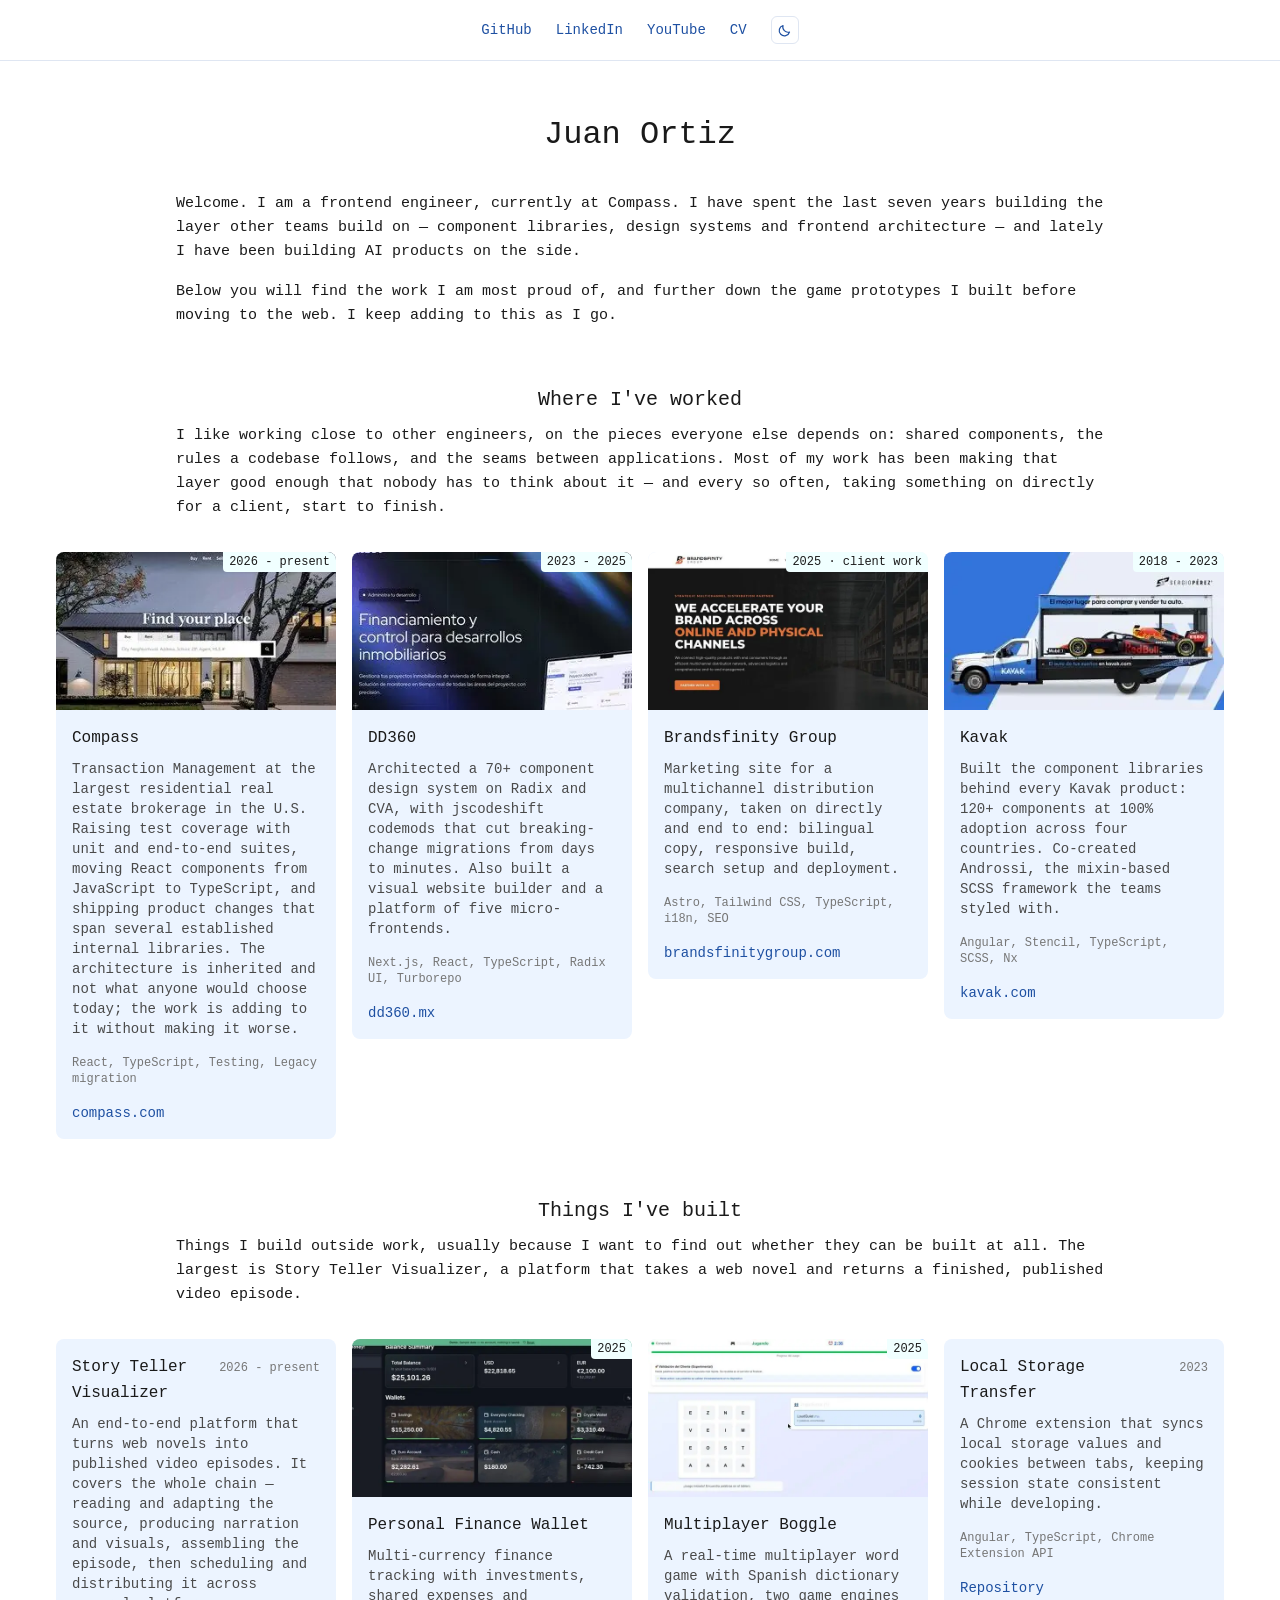
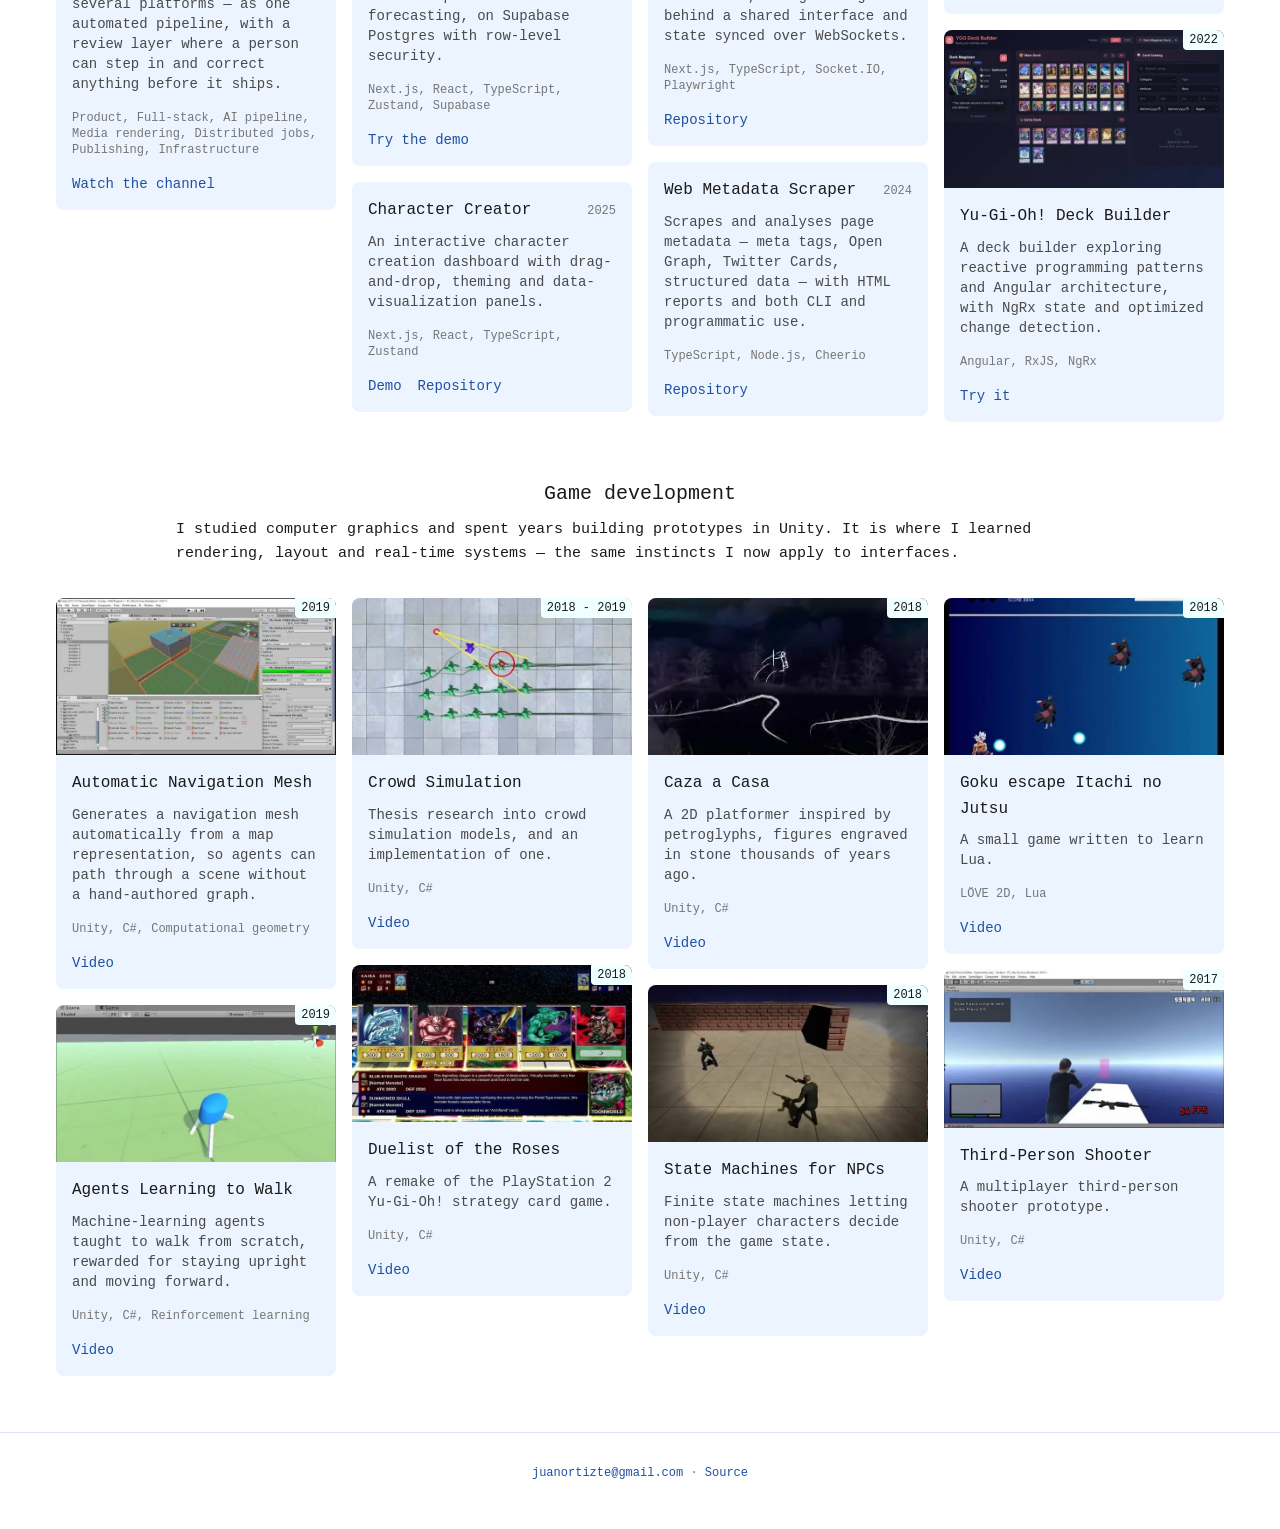
==== commit bfaf213c: "chore: publish corrected STV dates" ====
--- a/index.html
+++ b/index.html
@@ -1,8 +1,8 @@
-<!DOCTYPE html><!--fAUupzZKw7mCX6fCDeEJ_--><html lang="en"><head><meta charSet="utf-8"/><meta name="viewport" content="width=device-width, initial-scale=1"/><link rel="stylesheet" href="/_next/static/css/4fc5602cbbc53655.css" data-precedence="next"/><link rel="preload" as="script" fetchPriority="low" href="/_next/static/chunks/webpack-f04f1cba00776f89.js"/><script src="/_next/static/chunks/2c3511fe-b97f9a252b8cd05c.js" async=""></script><script src="/_next/static/chunks/516-aec20a03f6e17656.js" async=""></script><script src="/_next/static/chunks/main-app-eb901e12eb4a73d4.js" async=""></script><script src="/_next/static/chunks/app/page-39fa8b1950e11923.js" async=""></script><meta name="theme-color" media="(prefers-color-scheme: light)" content="#ffffff"/><meta name="theme-color" media="(prefers-color-scheme: dark)" content="#10131a"/><title>Juan Ortiz — Senior Frontend Engineer</title><meta name="description" content="Frontend engineer. Design systems, frontend architecture, and lately AI products."/><meta name="application-name" content="Juan Ortiz — Portfolio"/><link rel="author" href="https://github.com/02900"/><meta name="author" content="Juan Ortiz"/><meta name="keywords" content="Juan Ortiz,Frontend Engineer,React,Next.js,TypeScript,Design Systems,Micro-frontends"/><meta name="creator" content="Juan Ortiz"/><meta name="publisher" content="Juan Ortiz"/><meta name="robots" content="index, follow"/><meta name="googlebot" content="index, follow, max-image-preview:large, max-snippet:-1"/><meta name="category" content="technology"/><link rel="canonical" href="https://02900.github.io/"/><meta property="og:title" content="Juan Ortiz — Senior Frontend Engineer"/><meta property="og:description" content="Frontend engineer. Design systems, frontend architecture, and lately AI products."/><meta property="og:url" content="https://02900.github.io/"/><meta property="og:site_name" content="Juan Ortiz · Portfolio"/><meta property="og:type" content="website"/><meta name="twitter:card" content="summary_large_image"/><meta name="twitter:title" content="Juan Ortiz — Senior Frontend Engineer"/><meta name="twitter:description" content="Frontend engineer. Design systems, frontend architecture, and lately AI products."/><link rel="icon" href="/favicon.ico"/><script>
+<!DOCTYPE html><!--SYNlU8NSIq2K_cxisn9D7--><html lang="en"><head><meta charSet="utf-8"/><meta name="viewport" content="width=device-width, initial-scale=1"/><link rel="stylesheet" href="/_next/static/css/4fc5602cbbc53655.css" data-precedence="next"/><link rel="preload" as="script" fetchPriority="low" href="/_next/static/chunks/webpack-f04f1cba00776f89.js"/><script src="/_next/static/chunks/2c3511fe-b97f9a252b8cd05c.js" async=""></script><script src="/_next/static/chunks/516-aec20a03f6e17656.js" async=""></script><script src="/_next/static/chunks/main-app-eb901e12eb4a73d4.js" async=""></script><script src="/_next/static/chunks/app/page-39fa8b1950e11923.js" async=""></script><meta name="theme-color" media="(prefers-color-scheme: light)" content="#ffffff"/><meta name="theme-color" media="(prefers-color-scheme: dark)" content="#10131a"/><title>Juan Ortiz — Senior Frontend Engineer</title><meta name="description" content="Frontend engineer. Design systems, frontend architecture, and lately AI products."/><meta name="application-name" content="Juan Ortiz — Portfolio"/><link rel="author" href="https://github.com/02900"/><meta name="author" content="Juan Ortiz"/><meta name="keywords" content="Juan Ortiz,Frontend Engineer,React,Next.js,TypeScript,Design Systems,Micro-frontends"/><meta name="creator" content="Juan Ortiz"/><meta name="publisher" content="Juan Ortiz"/><meta name="robots" content="index, follow"/><meta name="googlebot" content="index, follow, max-image-preview:large, max-snippet:-1"/><meta name="category" content="technology"/><link rel="canonical" href="https://02900.github.io/"/><meta property="og:title" content="Juan Ortiz — Senior Frontend Engineer"/><meta property="og:description" content="Frontend engineer. Design systems, frontend architecture, and lately AI products."/><meta property="og:url" content="https://02900.github.io/"/><meta property="og:site_name" content="Juan Ortiz · Portfolio"/><meta property="og:type" content="website"/><meta name="twitter:card" content="summary_large_image"/><meta name="twitter:title" content="Juan Ortiz — Senior Frontend Engineer"/><meta name="twitter:description" content="Frontend engineer. Design systems, frontend architecture, and lately AI products."/><link rel="icon" href="/favicon.ico"/><script>
 (function () {
   try {
     var t = localStorage.getItem('theme');
     if (t === 'dark' || t === 'light') document.documentElement.setAttribute('data-theme', t);
   } catch (e) {}
 })();
-</script><script type="application/ld+json">{"@context":"https://schema.org","@type":"Person","name":"Juan Ortiz","jobTitle":"Senior Frontend Engineer","email":"mailto:juanortizte@gmail.com","url":"https://02900.github.io","sameAs":["https://github.com/02900","https://www.linkedin.com/in/juanortizte/","https://www.youtube.com/@IsekaiWorlds-ES"]}</script><script src="/_next/static/chunks/polyfills-42372ed130431b0a.js" noModule=""></script></head><body><div hidden=""><!--$--><!--/$--></div><a href="#main" class="sr-only focus:not-sr-only focus:absolute focus:left-4 focus:top-4 focus:z-50 focus:bg-white focus:px-3 focus:py-2">Skip to content</a><nav class="flex flex-wrap items-center justify-center gap-x-6 gap-y-1 px-4 py-4 text-sm" style="border-bottom:1px solid var(--line)" aria-label="Links"><a href="https://github.com/02900" target="_blank" rel="noreferrer">GitHub</a><a href="https://www.linkedin.com/in/juanortizte/" target="_blank" rel="noreferrer">LinkedIn</a><a href="https://www.youtube.com/@IsekaiWorlds-ES" target="_blank" rel="noreferrer">YouTube</a><a href="/assets/cv.pdf" target="_blank" rel="noreferrer">CV</a><button type="button" aria-label="Switch to dark theme" title="Dark theme" class="grid size-7 cursor-pointer place-items-center rounded-md border bg-transparent p-0 transition-colors" style="border-color:var(--line);color:var(--link)"><span class="size-4" aria-hidden="true"></span></button></nav><main id="main" class="mx-auto max-w-[1440px] pt-12"><div class="mx-auto mb-14 max-w-[960px] px-4"><h1 class="text-center">Juan Ortiz</h1><p>Welcome. I am a frontend engineer, currently at Compass. I have spent the last seven years building the layer other teams build on — component libraries, design systems and frontend architecture — and lately I have been building AI products on the side.</p><p>Below you will find the work I am most proud of, and further down the game prototypes I built before moving to the web. I keep adding to this as I go.</p></div><section id="work" class="mb-14 scroll-mt-20"><div class="mx-auto mb-8 max-w-[960px] px-4"><h2 class="text-center">Where I&#x27;ve worked</h2><p>I like working close to other engineers, on the pieces everyone else depends on: shared components, the rules a codebase follows, and the seams between applications. Most of my work has been making that layer good enough that nobody has to think about it — and every so often, taking something on directly for a client, start to finish.</p></div><div class="mx-auto max-w-[1200px] columns-[17rem] gap-4 px-4"><article class="mb-4 flex w-full break-inside-avoid flex-col overflow-hidden rounded-lg transition-colors" style="background:var(--card)"><div class="relative"><picture><source type="image/webp" srcSet="/assets/frontend/compass.webp"/><img src="/assets/frontend/compass.jpg" alt="Compass" width="640" height="360" loading="lazy" decoding="async" draggable="false" class="block aspect-video w-full object-cover"/></picture><span class="absolute right-0 top-0 rounded-bl px-1.5 py-0.5 text-xs" style="background:var(--badge);color:var(--badge-ink)">2026 - present</span></div><div class="flex flex-1 flex-col p-4"><div class="mb-2 flex items-baseline justify-between gap-2"><h3>Compass</h3></div><p class="text-sm" style="color:var(--ink-soft)">Transaction Management at the largest residential real estate brokerage in the U.S. Raising test coverage with unit and end-to-end suites, moving React components from JavaScript to TypeScript, and shipping product changes that span several established internal libraries. The architecture is inherited and not what anyone would choose today; the work is adding to it without making it worse.</p><div class="mt-auto"><p class="mb-0 text-xs" style="color:var(--ink-faint)">React, TypeScript, Testing, Legacy migration</p><div class="mt-3 flex flex-wrap gap-x-4 gap-y-1 text-sm"><a href="https://www.compass.com/" target="_blank" rel="noreferrer">compass.com</a></div></div></div></article><article class="mb-4 flex w-full break-inside-avoid flex-col overflow-hidden rounded-lg transition-colors" style="background:var(--card)"><div class="relative"><picture><source type="image/webp" srcSet="/assets/frontend/dd360.webp"/><img src="/assets/frontend/dd360.jpg" alt="DD360" width="640" height="360" loading="lazy" decoding="async" draggable="false" class="block aspect-video w-full object-cover"/></picture><span class="absolute right-0 top-0 rounded-bl px-1.5 py-0.5 text-xs" style="background:var(--badge);color:var(--badge-ink)">2023 - 2025</span></div><div class="flex flex-1 flex-col p-4"><div class="mb-2 flex items-baseline justify-between gap-2"><h3>DD360</h3></div><p class="text-sm" style="color:var(--ink-soft)">Architected a 70+ component design system on Radix and CVA, with jscodeshift codemods that cut breaking-change migrations from days to minutes. Also built a visual website builder and a platform of five micro-frontends.</p><div class="mt-auto"><p class="mb-0 text-xs" style="color:var(--ink-faint)">Next.js, React, TypeScript, Radix UI, Turborepo</p><div class="mt-3 flex flex-wrap gap-x-4 gap-y-1 text-sm"><a href="https://dd360.mx/" target="_blank" rel="noreferrer">dd360.mx</a></div></div></div></article><article class="mb-4 flex w-full break-inside-avoid flex-col overflow-hidden rounded-lg transition-colors" style="background:var(--card)"><div class="relative"><picture><source type="image/webp" srcSet="/assets/frontend/brandsfinity.webp"/><img src="/assets/frontend/brandsfinity.jpg" alt="Brandsfinity Group" width="640" height="360" loading="lazy" decoding="async" draggable="false" class="block aspect-video w-full object-cover"/></picture><span class="absolute right-0 top-0 rounded-bl px-1.5 py-0.5 text-xs" style="background:var(--badge);color:var(--badge-ink)">2025 · client work</span></div><div class="flex flex-1 flex-col p-4"><div class="mb-2 flex items-baseline justify-between gap-2"><h3>Brandsfinity Group</h3></div><p class="text-sm" style="color:var(--ink-soft)">Marketing site for a multichannel distribution company, taken on directly and end to end: bilingual copy, responsive build, search setup and deployment.</p><div class="mt-auto"><p class="mb-0 text-xs" style="color:var(--ink-faint)">Astro, Tailwind CSS, TypeScript, i18n, SEO</p><div class="mt-3 flex flex-wrap gap-x-4 gap-y-1 text-sm"><a href="https://www.brandsfinitygroup.com/" target="_blank" rel="noreferrer">brandsfinitygroup.com</a></div></div></div></article><article class="mb-4 flex w-full break-inside-avoid flex-col overflow-hidden rounded-lg transition-colors" style="background:var(--card)"><div class="relative"><picture><source type="image/webp" srcSet="/assets/frontend/kavak.webp"/><img src="/assets/frontend/kavak.jpg" alt="Kavak" width="640" height="360" loading="lazy" decoding="async" draggable="false" class="block aspect-video w-full object-cover"/></picture><span class="absolute right-0 top-0 rounded-bl px-1.5 py-0.5 text-xs" style="background:var(--badge);color:var(--badge-ink)">2018 - 2023</span></div><div class="flex flex-1 flex-col p-4"><div class="mb-2 flex items-baseline justify-between gap-2"><h3>Kavak</h3></div><p class="text-sm" style="color:var(--ink-soft)">Built the component libraries behind every Kavak product: 120+ components at 100% adoption across four countries. Co-created Androssi, the mixin-based SCSS framework the teams styled with.</p><div class="mt-auto"><p class="mb-0 text-xs" style="color:var(--ink-faint)">Angular, Stencil, TypeScript, SCSS, Nx</p><div class="mt-3 flex flex-wrap gap-x-4 gap-y-1 text-sm"><a href="https://www.kavak.com/" target="_blank" rel="noreferrer">kavak.com</a></div></div></div></article></div></section><section id="projects" class="mb-14 scroll-mt-20"><div class="mx-auto mb-8 max-w-[960px] px-4"><h2 class="text-center">Things I&#x27;ve built</h2><p>Things I build outside work, usually because I want to find out whether they can be built at all. The largest is Story Teller Visualizer, a platform that takes a web novel and returns a finished, published video episode.</p></div><div class="mx-auto max-w-[1200px] columns-[17rem] gap-4 px-4"><article class="mb-4 flex w-full break-inside-avoid flex-col overflow-hidden rounded-lg transition-colors" style="background:var(--card)"><div class="flex flex-1 flex-col p-4"><div class="mb-2 flex items-baseline justify-between gap-2"><h3>Story Teller Visualizer</h3><span class="shrink-0 text-xs" style="color:var(--ink-faint)">2024 - present</span></div><p class="text-sm" style="color:var(--ink-soft)">An end-to-end platform that turns web novels into published video episodes. It covers the whole chain — reading and adapting the source, producing narration and visuals, assembling the episode, then scheduling and distributing it across several platforms — as one automated pipeline, with a review layer where a person can step in and correct anything before it ships.</p><div class="mt-auto"><p class="mb-0 text-xs" style="color:var(--ink-faint)">Product, Full-stack, AI pipeline, Media rendering, Distributed jobs, Publishing, Infrastructure</p><div class="mt-3 flex flex-wrap gap-x-4 gap-y-1 text-sm"><a href="https://www.youtube.com/@IsekaiWorlds-ES" target="_blank" rel="noreferrer">Watch the channel</a></div></div></div></article><article class="mb-4 flex w-full break-inside-avoid flex-col overflow-hidden rounded-lg transition-colors" style="background:var(--card)"><div class="relative"><picture><source type="image/webp" srcSet="/assets/frontend/finance-wallet.webp"/><img src="/assets/frontend/finance-wallet.jpg" alt="Personal Finance Wallet" width="640" height="360" loading="lazy" decoding="async" draggable="false" class="block aspect-video w-full object-cover"/></picture><span class="absolute right-0 top-0 rounded-bl px-1.5 py-0.5 text-xs" style="background:var(--badge);color:var(--badge-ink)">2025</span></div><div class="flex flex-1 flex-col p-4"><div class="mb-2 flex items-baseline justify-between gap-2"><h3>Personal Finance Wallet</h3></div><p class="text-sm" style="color:var(--ink-soft)">Multi-currency finance tracking with investments, shared expenses and forecasting, on Supabase Postgres with row-level security.</p><div class="mt-auto"><p class="mb-0 text-xs" style="color:var(--ink-faint)">Next.js, React, TypeScript, Zustand, Supabase</p><div class="mt-3 flex flex-wrap gap-x-4 gap-y-1 text-sm"><a href="https://finance-wallet-one.vercel.app/demo" target="_blank" rel="noreferrer">Try the demo</a></div></div></div></article><article class="mb-4 flex w-full break-inside-avoid flex-col overflow-hidden rounded-lg transition-colors" style="background:var(--card)"><div class="flex flex-1 flex-col p-4"><div class="mb-2 flex items-baseline justify-between gap-2"><h3>Character Creator</h3><span class="shrink-0 text-xs" style="color:var(--ink-faint)">2025</span></div><p class="text-sm" style="color:var(--ink-soft)">An interactive character creation dashboard with drag-and-drop, theming and data-visualization panels.</p><div class="mt-auto"><p class="mb-0 text-xs" style="color:var(--ink-faint)">Next.js, React, TypeScript, Zustand</p><div class="mt-3 flex flex-wrap gap-x-4 gap-y-1 text-sm"><a href="https://character-creator-nine.vercel.app" target="_blank" rel="noreferrer">Demo</a><a href="https://github.com/02900/character-creator" target="_blank" rel="noreferrer">Repository</a></div></div></div></article><article class="mb-4 flex w-full break-inside-avoid flex-col overflow-hidden rounded-lg transition-colors" style="background:var(--card)"><div class="relative"><picture><source type="image/webp" srcSet="/assets/frontend/boggle.webp"/><img src="/assets/frontend/boggle.jpg" alt="Multiplayer Boggle" width="640" height="360" loading="lazy" decoding="async" draggable="false" class="block aspect-video w-full object-cover"/></picture><span class="absolute right-0 top-0 rounded-bl px-1.5 py-0.5 text-xs" style="background:var(--badge);color:var(--badge-ink)">2025</span></div><div class="flex flex-1 flex-col p-4"><div class="mb-2 flex items-baseline justify-between gap-2"><h3>Multiplayer Boggle</h3></div><p class="text-sm" style="color:var(--ink-soft)">A real-time multiplayer word game with Spanish dictionary validation, two game engines behind a shared interface and state synced over WebSockets.</p><div class="mt-auto"><p class="mb-0 text-xs" style="color:var(--ink-faint)">Next.js, TypeScript, Socket.IO, Playwright</p><div class="mt-3 flex flex-wrap gap-x-4 gap-y-1 text-sm"><a href="https://github.com/02900/boggle" target="_blank" rel="noreferrer">Repository</a></div></div></div></article><article class="mb-4 flex w-full break-inside-avoid flex-col overflow-hidden rounded-lg transition-colors" style="background:var(--card)"><div class="flex flex-1 flex-col p-4"><div class="mb-2 flex items-baseline justify-between gap-2"><h3>Web Metadata Scraper</h3><span class="shrink-0 text-xs" style="color:var(--ink-faint)">2024</span></div><p class="text-sm" style="color:var(--ink-soft)">Scrapes and analyses page metadata — meta tags, Open Graph, Twitter Cards, structured data — with HTML reports and both CLI and programmatic use.</p><div class="mt-auto"><p class="mb-0 text-xs" style="color:var(--ink-faint)">TypeScript, Node.js, Cheerio</p><div class="mt-3 flex flex-wrap gap-x-4 gap-y-1 text-sm"><a href="https://github.com/02900/Web-Metadata-Scraper" target="_blank" rel="noreferrer">Repository</a></div></div></div></article><article class="mb-4 flex w-full break-inside-avoid flex-col overflow-hidden rounded-lg transition-colors" style="background:var(--card)"><div class="flex flex-1 flex-col p-4"><div class="mb-2 flex items-baseline justify-between gap-2"><h3>Local Storage Transfer</h3><span class="shrink-0 text-xs" style="color:var(--ink-faint)">2023</span></div><p class="text-sm" style="color:var(--ink-soft)">A Chrome extension that syncs local storage values and cookies between tabs, keeping session state consistent while developing.</p><div class="mt-auto"><p class="mb-0 text-xs" style="color:var(--ink-faint)">Angular, TypeScript, Chrome Extension API</p><div class="mt-3 flex flex-wrap gap-x-4 gap-y-1 text-sm"><a href="https://github.com/02900/ce-copy-local-storage" target="_blank" rel="noreferrer">Repository</a></div></div></div></article><article class="mb-4 flex w-full break-inside-avoid flex-col overflow-hidden rounded-lg transition-colors" style="background:var(--card)"><div class="relative"><picture><source type="image/webp" srcSet="/assets/frontend/deck-builder.webp"/><img src="/assets/frontend/deck-builder.jpg" alt="Yu-Gi-Oh! Deck Builder" width="640" height="360" loading="lazy" decoding="async" draggable="false" class="block aspect-video w-full object-cover"/></picture><span class="absolute right-0 top-0 rounded-bl px-1.5 py-0.5 text-xs" style="background:var(--badge);color:var(--badge-ink)">2022</span></div><div class="flex flex-1 flex-col p-4"><div class="mb-2 flex items-baseline justify-between gap-2"><h3>Yu-Gi-Oh! Deck Builder</h3></div><p class="text-sm" style="color:var(--ink-soft)">A deck builder exploring reactive programming patterns and Angular architecture, with NgRx state and optimized change detection.</p><div class="mt-auto"><p class="mb-0 text-xs" style="color:var(--ink-faint)">Angular, RxJS, NgRx</p><div class="mt-3 flex flex-wrap gap-x-4 gap-y-1 text-sm"><a href="https://02900.github.io/ygo-deck-builder/" target="_blank" rel="noreferrer">Try it</a></div></div></div></article></div></section><section id="games" class="mb-14 scroll-mt-20"><div class="mx-auto mb-8 max-w-[960px] px-4"><h2 class="text-center">Game development</h2><p>I studied computer graphics and spent years building prototypes in Unity. It is where I learned rendering, layout and real-time systems — the same instincts I now apply to interfaces.</p></div><div class="mx-auto max-w-[1200px] columns-[17rem] gap-4 px-4"><article class="mb-4 flex w-full break-inside-avoid flex-col overflow-hidden rounded-lg transition-colors" style="background:var(--card)"><div class="relative"><picture><source type="image/webp" srcSet="/assets/vg/navmesh.webp"/><img src="/assets/vg/navmesh.jpg" alt="Automatic Navigation Mesh" width="640" height="360" loading="lazy" decoding="async" draggable="false" class="block aspect-video w-full object-cover"/></picture><span class="absolute right-0 top-0 rounded-bl px-1.5 py-0.5 text-xs" style="background:var(--badge);color:var(--badge-ink)">2019</span></div><div class="flex flex-1 flex-col p-4"><div class="mb-2 flex items-baseline justify-between gap-2"><h3>Automatic Navigation Mesh</h3></div><p class="text-sm" style="color:var(--ink-soft)">Generates a navigation mesh automatically from a map representation, so agents can path through a scene without a hand-authored graph.</p><div class="mt-auto"><p class="mb-0 text-xs" style="color:var(--ink-faint)">Unity, C#, Computational geometry</p><div class="mt-3 flex flex-wrap gap-x-4 gap-y-1 text-sm"><a href="https://www.youtube.com/watch?v=kCVZcDi-71w" target="_blank" rel="noreferrer">Video</a></div></div></div></article><article class="mb-4 flex w-full break-inside-avoid flex-col overflow-hidden rounded-lg transition-colors" style="background:var(--card)"><div class="relative"><picture><source type="image/webp" srcSet="/assets/vg/aiwalk.webp"/><img src="/assets/vg/aiwalk.jpg" alt="Agents Learning to Walk" width="640" height="360" loading="lazy" decoding="async" draggable="false" class="block aspect-video w-full object-cover"/></picture><span class="absolute right-0 top-0 rounded-bl px-1.5 py-0.5 text-xs" style="background:var(--badge);color:var(--badge-ink)">2019</span></div><div class="flex flex-1 flex-col p-4"><div class="mb-2 flex items-baseline justify-between gap-2"><h3>Agents Learning to Walk</h3></div><p class="text-sm" style="color:var(--ink-soft)">Machine-learning agents taught to walk from scratch, rewarded for staying upright and moving forward.</p><div class="mt-auto"><p class="mb-0 text-xs" style="color:var(--ink-faint)">Unity, C#, Reinforcement learning</p><div class="mt-3 flex flex-wrap gap-x-4 gap-y-1 text-sm"><a href="https://www.youtube.com/watch?v=2hgGaV5XXuo" target="_blank" rel="noreferrer">Video</a></div></div></div></article><article class="mb-4 flex w-full break-inside-avoid flex-col overflow-hidden rounded-lg transition-colors" style="background:var(--card)"><div class="relative"><picture><source type="image/webp" srcSet="/assets/vg/crowd-simulation.webp"/><img src="/assets/vg/crowd-simulation.jpg" alt="Crowd Simulation" width="640" height="360" loading="lazy" decoding="async" draggable="false" class="block aspect-video w-full object-cover"/></picture><span class="absolute right-0 top-0 rounded-bl px-1.5 py-0.5 text-xs" style="background:var(--badge);color:var(--badge-ink)">2018 - 2019</span></div><div class="flex flex-1 flex-col p-4"><div class="mb-2 flex items-baseline justify-between gap-2"><h3>Crowd Simulation</h3></div><p class="text-sm" style="color:var(--ink-soft)">Thesis research into crowd simulation models, and an implementation of one.</p><div class="mt-auto"><p class="mb-0 text-xs" style="color:var(--ink-faint)">Unity, C#</p><div class="mt-3 flex flex-wrap gap-x-4 gap-y-1 text-sm"><a href="https://youtu.be/dblzEx7WnDI" target="_blank" rel="noreferrer">Video</a></div></div></div></article><article class="mb-4 flex w-full break-inside-avoid flex-col overflow-hidden rounded-lg transition-colors" style="background:var(--card)"><div class="relative"><picture><source type="image/webp" srcSet="/assets/vg/ygo.webp"/><img src="/assets/vg/ygo.jpg" alt="Duelist of the Roses" width="640" height="360" loading="lazy" decoding="async" draggable="false" class="block aspect-video w-full object-cover"/></picture><span class="absolute right-0 top-0 rounded-bl px-1.5 py-0.5 text-xs" style="background:var(--badge);color:var(--badge-ink)">2018</span></div><div class="flex flex-1 flex-col p-4"><div class="mb-2 flex items-baseline justify-between gap-2"><h3>Duelist of the Roses</h3></div><p class="text-sm" style="color:var(--ink-soft)">A remake of the PlayStation 2 Yu-Gi-Oh! strategy card game.</p><div class="mt-auto"><p class="mb-0 text-xs" style="color:var(--ink-faint)">Unity, C#</p><div class="mt-3 flex flex-wrap gap-x-4 gap-y-1 text-sm"><a href="https://youtu.be/uUspAGvrGdE" target="_blank" rel="noreferrer">Video</a></div></div></div></article><article class="mb-4 flex w-full break-inside-avoid flex-col overflow-hidden rounded-lg transition-colors" style="background:var(--card)"><div class="relative"><picture><source type="image/webp" srcSet="/assets/vg/caza-a-casa.webp"/><img src="/assets/vg/caza-a-casa.jpg" alt="Caza a Casa" width="640" height="360" loading="lazy" decoding="async" draggable="false" class="block aspect-video w-full object-cover"/></picture><span class="absolute right-0 top-0 rounded-bl px-1.5 py-0.5 text-xs" style="background:var(--badge);color:var(--badge-ink)">2018</span></div><div class="flex flex-1 flex-col p-4"><div class="mb-2 flex items-baseline justify-between gap-2"><h3>Caza a Casa</h3></div><p class="text-sm" style="color:var(--ink-soft)">A 2D platformer inspired by petroglyphs, figures engraved in stone thousands of years ago.</p><div class="mt-auto"><p class="mb-0 text-xs" style="color:var(--ink-faint)">Unity, C#</p><div class="mt-3 flex flex-wrap gap-x-4 gap-y-1 text-sm"><a href="https://www.youtube.com/watch?v=K7vWXWfpdD0" target="_blank" rel="noreferrer">Video</a></div></div></div></article><article class="mb-4 flex w-full break-inside-avoid flex-col overflow-hidden rounded-lg transition-colors" style="background:var(--card)"><div class="relative"><picture><source type="image/webp" srcSet="/assets/vg/ai4vg-3.webp"/><img src="/assets/vg/ai4vg-3.jpg" alt="State Machines for NPCs" width="640" height="360" loading="lazy" decoding="async" draggable="false" class="block aspect-video w-full object-cover"/></picture><span class="absolute right-0 top-0 rounded-bl px-1.5 py-0.5 text-xs" style="background:var(--badge);color:var(--badge-ink)">2018</span></div><div class="flex flex-1 flex-col p-4"><div class="mb-2 flex items-baseline justify-between gap-2"><h3>State Machines for NPCs</h3></div><p class="text-sm" style="color:var(--ink-soft)">Finite state machines letting non-player characters decide from the game state.</p><div class="mt-auto"><p class="mb-0 text-xs" style="color:var(--ink-faint)">Unity, C#</p><div class="mt-3 flex flex-wrap gap-x-4 gap-y-1 text-sm"><a href="https://www.youtube.com/watch?v=NBQ8Mfu8y_c" target="_blank" rel="noreferrer">Video</a></div></div></div></article><article class="mb-4 flex w-full break-inside-avoid flex-col overflow-hidden rounded-lg transition-colors" style="background:var(--card)"><div class="relative"><picture><source type="image/webp" srcSet="/assets/vg/goku-escape-itachi-no-jutsu.webp"/><img src="/assets/vg/goku-escape-itachi-no-jutsu.jpg" alt="Goku escape Itachi no Jutsu" width="640" height="360" loading="lazy" decoding="async" draggable="false" class="block aspect-video w-full object-cover"/></picture><span class="absolute right-0 top-0 rounded-bl px-1.5 py-0.5 text-xs" style="background:var(--badge);color:var(--badge-ink)">2018</span></div><div class="flex flex-1 flex-col p-4"><div class="mb-2 flex items-baseline justify-between gap-2"><h3>Goku escape Itachi no Jutsu</h3></div><p class="text-sm" style="color:var(--ink-soft)">A small game written to learn Lua.</p><div class="mt-auto"><p class="mb-0 text-xs" style="color:var(--ink-faint)">LÖVE 2D, Lua</p><div class="mt-3 flex flex-wrap gap-x-4 gap-y-1 text-sm"><a href="https://youtu.be/Z_l2B_m0t9A" target="_blank" rel="noreferrer">Video</a></div></div></div></article><article class="mb-4 flex w-full break-inside-avoid flex-col overflow-hidden rounded-lg transition-colors" style="background:var(--card)"><div class="relative"><picture><source type="image/webp" srcSet="/assets/vg/tps.webp"/><img src="/assets/vg/tps.jpg" alt="Third-Person Shooter" width="640" height="360" loading="lazy" decoding="async" draggable="false" class="block aspect-video w-full object-cover"/></picture><span class="absolute right-0 top-0 rounded-bl px-1.5 py-0.5 text-xs" style="background:var(--badge);color:var(--badge-ink)">2017</span></div><div class="flex flex-1 flex-col p-4"><div class="mb-2 flex items-baseline justify-between gap-2"><h3>Third-Person Shooter</h3></div><p class="text-sm" style="color:var(--ink-soft)">A multiplayer third-person shooter prototype.</p><div class="mt-auto"><p class="mb-0 text-xs" style="color:var(--ink-faint)">Unity, C#</p><div class="mt-3 flex flex-wrap gap-x-4 gap-y-1 text-sm"><a href="https://www.youtube.com/watch?v=3qoVqg6spMU" target="_blank" rel="noreferrer">Video</a></div></div></div></article></div></section></main><footer class="mt-4 px-4 py-8 text-center text-xs" style="border-top:1px solid var(--line);color:var(--ink-faint)"><p class="mb-0"><a href="mailto:juanortizte@gmail.com">juanortizte@gmail.com</a> · <a href="https://github.com/02900/portfolio" target="_blank" rel="noreferrer">Source</a></p></footer><!--$--><!--/$--><script src="/_next/static/chunks/webpack-f04f1cba00776f89.js" id="_R_" async=""></script><script>(self.__next_f=self.__next_f||[]).push([0])</script><script>self.__next_f.push([1,"1:\"$Sreact.fragment\"\n2:I[9251,[],\"\"]\n3:I[3663,[],\"\"]\n4:I[817,[\"974\",\"static/chunks/app/page-39fa8b1950e11923.js\"],\"default\"]\nc:I[5721,[],\"\"]\n:HL[\"/_next/static/css/4fc5602cbbc53655.css\",\"style\"]\n"])</script><script>self.__next_f.push([1,"0:{\"P\":null,\"b\":\"fAUupzZKw7mCX6fCDeEJ_\",\"p\":\"\",\"c\":[\"\",\"\"],\"i\":false,\"f\":[[[\"\",{\"children\":[\"__PAGE__\",{}]},\"$undefined\",\"$undefined\",true],[\"\",[\"$\",\"$1\",\"c\",{\"children\":[[[\"$\",\"link\",\"0\",{\"rel\":\"stylesheet\",\"href\":\"/_next/static/css/4fc5602cbbc53655.css\",\"precedence\":\"next\",\"crossOrigin\":\"$undefined\",\"nonce\":\"$undefined\"}]],[\"$\",\"html\",null,{\"lang\":\"en\",\"suppressHydrationWarning\":true,\"children\":[[\"$\",\"head\",null,{\"children\":[[\"$\",\"script\",null,{\"dangerouslySetInnerHTML\":{\"__html\":\"\\n(function () {\\n  try {\\n    var t = localStorage.getItem('theme');\\n    if (t === 'dark' || t === 'light') document.documentElement.setAttribute('data-theme', t);\\n  } catch (e) {}\\n})();\\n\"}}],[\"$\",\"script\",null,{\"type\":\"application/ld+json\",\"dangerouslySetInnerHTML\":{\"__html\":\"{\\\"@context\\\":\\\"https://schema.org\\\",\\\"@type\\\":\\\"Person\\\",\\\"name\\\":\\\"Juan Ortiz\\\",\\\"jobTitle\\\":\\\"Senior Frontend Engineer\\\",\\\"email\\\":\\\"mailto:juanortizte@gmail.com\\\",\\\"url\\\":\\\"https://02900.github.io\\\",\\\"sameAs\\\":[\\\"https://github.com/02900\\\",\\\"https://www.linkedin.com/in/juanortizte/\\\",\\\"https://www.youtube.com/@IsekaiWorlds-ES\\\"]}\"}}]]}],[\"$\",\"body\",null,{\"children\":[\"$\",\"$L2\",null,{\"parallelRouterKey\":\"children\",\"error\":\"$undefined\",\"errorStyles\":\"$undefined\",\"errorScripts\":\"$undefined\",\"template\":[\"$\",\"$L3\",null,{}],\"templateStyles\":\"$undefined\",\"templateScripts\":\"$undefined\",\"notFound\":[[[\"$\",\"title\",null,{\"children\":\"404: This page could not be found.\"}],[\"$\",\"div\",null,{\"style\":{\"fontFamily\":\"system-ui,\\\"Segoe UI\\\",Roboto,Helvetica,Arial,sans-serif,\\\"Apple Color Emoji\\\",\\\"Segoe UI Emoji\\\"\",\"height\":\"100vh\",\"textAlign\":\"center\",\"display\":\"flex\",\"flexDirection\":\"column\",\"alignItems\":\"center\",\"justifyContent\":\"center\"},\"children\":[\"$\",\"div\",null,{\"children\":[[\"$\",\"style\",null,{\"dangerouslySetInnerHTML\":{\"__html\":\"body{color:#000;background:#fff;margin:0}.next-error-h1{border-right:1px solid rgba(0,0,0,.3)}@media (prefers-color-scheme:dark){body{color:#fff;background:#000}.next-error-h1{border-right:1px solid rgba(255,255,255,.3)}}\"}}],[\"$\",\"h1\",null,{\"className\":\"next-error-h1\",\"style\":{\"display\":\"inline-block\",\"margin\":\"0 20px 0 0\",\"padding\":\"0 23px 0 0\",\"fontSize\":24,\"fontWeight\":500,\"verticalAlign\":\"top\",\"lineHeight\":\"49px\"},\"children\":404}],[\"$\",\"div\",null,{\"style\":{\"display\":\"inline-block\"},\"children\":[\"$\",\"h2\",null,{\"style\":{\"fontSize\":14,\"fontWeight\":400,\"lineHeight\":\"49px\",\"margin\":0},\"children\":\"This page could not be found.\"}]}]]}]}]],[]],\"forbidden\":\"$undefined\",\"unauthorized\":\"$undefined\"}]}]]}]]}],{\"children\":[\"__PAGE__\",[\"$\",\"$1\",\"c\",{\"children\":[[[\"$\",\"a\",null,{\"href\":\"#main\",\"className\":\"sr-only focus:not-sr-only focus:absolute focus:left-4 focus:top-4 focus:z-50 focus:bg-white focus:px-3 focus:py-2\",\"children\":\"Skip to content\"}],[\"$\",\"nav\",null,{\"className\":\"flex flex-wrap items-center justify-center gap-x-6 gap-y-1 px-4 py-4 text-sm\",\"style\":{\"borderBottom\":\"1px solid var(--line)\"},\"aria-label\":\"Links\",\"children\":[[[\"$\",\"a\",\"https://github.com/02900\",{\"href\":\"https://github.com/02900\",\"target\":\"_blank\",\"rel\":\"noreferrer\",\"children\":\"GitHub\"}],[\"$\",\"a\",\"https://www.linkedin.com/in/juanortizte/\",{\"href\":\"https://www.linkedin.com/in/juanortizte/\",\"target\":\"_blank\",\"rel\":\"noreferrer\",\"children\":\"LinkedIn\"}],[\"$\",\"a\",\"https://www.youtube.com/@IsekaiWorlds-ES\",{\"href\":\"https://www.youtube.com/@IsekaiWorlds-ES\",\"target\":\"_blank\",\"rel\":\"noreferrer\",\"children\":\"YouTube\"}],[\"$\",\"a\",\"/assets/cv.pdf\",{\"href\":\"/assets/cv.pdf\",\"target\":\"_blank\",\"rel\":\"noreferrer\",\"children\":\"CV\"}]],[\"$\",\"$L4\",null,{}]]}],[\"$\",\"main\",null,{\"id\":\"main\",\"className\":\"mx-auto max-w-[1440px] pt-12\",\"children\":[[\"$\",\"div\",null,{\"className\":\"mx-auto mb-14 max-w-[960px] px-4\",\"children\":[[\"$\",\"h1\",null,{\"className\":\"text-center\",\"children\":\"Juan Ortiz\"}],[\"$\",\"p\",null,{\"children\":\"Welcome. I am a frontend engineer, currently at Compass. I have spent the last seven years building the layer other teams build on — component libraries, design systems and frontend architecture — and lately I have been building AI products on the side.\"}],[\"$\",\"p\",null,{\"children\":\"Below you will find the work I am most proud of, and further down the game prototypes I built before moving to the web. I keep adding to this as I go.\"}]]}],[\"$\",\"section\",null,{\"id\":\"work\",\"className\":\"mb-14 scroll-mt-20\",\"children\":[\"$L5\",\"$L6\"]}],\"$L7\",\"$L8\"]}],\"$L9\"],null,\"$La\"]}],{},null,false]},null,false],\"$Lb\",false]],\"m\":\"$undefined\",\"G\":[\"$c\",[]],\"s\":false,\"S\":true}\n"])</script><script>self.__next_f.push([1,"1e:I[8170,[],\"OutletBoundary\"]\n20:I[879,[],\"AsyncMetadataOutlet\"]\n22:I[8170,[],\"ViewportBoundary\"]\n24:I[8170,[],\"MetadataBoundary\"]\n25:\"$Sreact.suspense\"\n5:[\"$\",\"div\",null,{\"className\":\"mx-auto mb-8 max-w-[960px] px-4\",\"children\":[[\"$\",\"h2\",null,{\"className\":\"text-center\",\"children\":\"Where I've worked\"}],[\"$\",\"p\",null,{\"children\":\"I like working close to other engineers, on the pieces everyone else depends on: shared components, the rules a codebase follows, and the seams between applications. Most of my work has been making that layer good enough that nobody has to think about it — and every so often, taking something on directly for a client, start to finish.\"}]]}]\n"])</script><script>self.__next_f.push([1,"6:[\"$\",\"div\",null,{\"className\":\"mx-auto max-w-[1200px] columns-[17rem] gap-4 px-4\",\"children\":[[\"$\",\"article\",\"Compass\",{\"className\":\"mb-4 flex w-full break-inside-avoid flex-col overflow-hidden rounded-lg transition-colors\",\"style\":{\"background\":\"var(--card)\"},\"children\":[[\"$\",\"div\",null,{\"className\":\"relative\",\"children\":[[\"$\",\"picture\",null,{\"children\":[[\"$\",\"source\",null,{\"type\":\"image/webp\",\"srcSet\":\"/assets/frontend/compass.webp\"}],[\"$\",\"img\",null,{\"src\":\"/assets/frontend/compass.jpg\",\"alt\":\"Compass\",\"width\":640,\"height\":360,\"loading\":\"lazy\",\"decoding\":\"async\",\"draggable\":false,\"className\":\"block aspect-video w-full object-cover\"}]]}],[\"$\",\"span\",null,{\"className\":\"absolute right-0 top-0 rounded-bl px-1.5 py-0.5 text-xs\",\"style\":{\"background\":\"var(--badge)\",\"color\":\"var(--badge-ink)\"},\"children\":\"2026 - present\"}]]}],[\"$\",\"div\",null,{\"className\":\"flex flex-1 flex-col p-4\",\"children\":[[\"$\",\"div\",null,{\"className\":\"mb-2 flex items-baseline justify-between gap-2\",\"children\":[[\"$\",\"h3\",null,{\"children\":\"Compass\"}],false]}],[\"$\",\"p\",null,{\"className\":\"text-sm\",\"style\":{\"color\":\"var(--ink-soft)\"},\"children\":\"Transaction Management at the largest residential real estate brokerage in the U.S. Raising test coverage with unit and end-to-end suites, moving React components from JavaScript to TypeScript, and shipping product changes that span several established internal libraries. The architecture is inherited and not what anyone would choose today; the work is adding to it without making it worse.\"}],[\"$\",\"div\",null,{\"className\":\"mt-auto\",\"children\":[[\"$\",\"p\",null,{\"className\":\"mb-0 text-xs\",\"style\":{\"color\":\"var(--ink-faint)\"},\"children\":\"React, TypeScript, Testing, Legacy migration\"}],[\"$\",\"div\",null,{\"className\":\"mt-3 flex flex-wrap gap-x-4 gap-y-1 text-sm\",\"children\":[[\"$\",\"a\",\"https://www.compass.com/\",{\"href\":\"https://www.compass.com/\",\"target\":\"_blank\",\"rel\":\"noreferrer\",\"children\":\"compass.com\"}]]}]]}]]}]]}],[\"$\",\"article\",\"DD360\",{\"className\":\"mb-4 flex w-full break-inside-avoid flex-col overflow-hidden rounded-lg transition-colors\",\"style\":{\"background\":\"var(--card)\"},\"children\":[[\"$\",\"div\",null,{\"className\":\"relative\",\"children\":[[\"$\",\"picture\",null,{\"children\":[[\"$\",\"source\",null,{\"type\":\"image/webp\",\"srcSet\":\"/assets/frontend/dd360.webp\"}],[\"$\",\"img\",null,{\"src\":\"/assets/frontend/dd360.jpg\",\"alt\":\"DD360\",\"width\":640,\"height\":360,\"loading\":\"lazy\",\"decoding\":\"async\",\"draggable\":false,\"className\":\"block aspect-video w-full object-cover\"}]]}],[\"$\",\"span\",null,{\"className\":\"absolute right-0 top-0 rounded-bl px-1.5 py-0.5 text-xs\",\"style\":{\"background\":\"var(--badge)\",\"color\":\"var(--badge-ink)\"},\"children\":\"2023 - 2025\"}]]}],[\"$\",\"div\",null,{\"className\":\"flex flex-1 flex-col p-4\",\"children\":[[\"$\",\"div\",null,{\"className\":\"mb-2 flex items-baseline justify-between gap-2\",\"children\":[[\"$\",\"h3\",null,{\"children\":\"DD360\"}],false]}],[\"$\",\"p\",null,{\"className\":\"text-sm\",\"style\":{\"color\":\"var(--ink-soft)\"},\"children\":\"Architected a 70+ component design system on Radix and CVA, with jscodeshift codemods that cut breaking-change migrations from days to minutes. Also built a visual website builder and a platform of five micro-frontends.\"}],[\"$\",\"div\",null,{\"className\":\"mt-auto\",\"children\":[[\"$\",\"p\",null,{\"className\":\"mb-0 text-xs\",\"style\":{\"color\":\"var(--ink-faint)\"},\"children\":\"Next.js, React, TypeScript, Radix UI, Turborepo\"}],[\"$\",\"div\",null,{\"className\":\"mt-3 flex flex-wrap gap-x-4 gap-y-1 text-sm\",\"children\":[[\"$\",\"a\",\"https://dd360.mx/\",{\"href\":\"https://dd360.mx/\",\"target\":\"_blank\",\"rel\":\"noreferrer\",\"children\":\"dd360.mx\"}]]}]]}]]}]]}],[\"$\",\"article\",\"Brandsfinity Group\",{\"className\":\"mb-4 flex w-full break-inside-avoid flex-col overflow-hidden rounded-lg transition-colors\",\"style\":{\"background\":\"var(--card)\"},\"children\":[[\"$\",\"div\",null,{\"className\":\"relative\",\"children\":[[\"$\",\"picture\",null,{\"children\":[[\"$\",\"source\",null,{\"type\":\"image/webp\",\"srcSet\":\"/assets/frontend/brandsfinity.webp\"}],[\"$\",\"img\",null,{\"src\":\"/assets/frontend/brandsfinity.jpg\",\"alt\":\"Brandsfinity Group\",\"width\":640,\"height\":360,\"loading\":\"lazy\",\"decoding\":\"async\",\"draggable\":false,\"className\":\"block aspect-video w-full object-cover\"}]]}],[\"$\",\"span\",null,{\"className\":\"absolute right-0 top-0 rounded-bl px-1.5 py-0.5 text-xs\",\"style\":{\"background\":\"var(--badge)\",\"color\":\"var(--badge-ink)\"},\"children\":\"2025 · client work\"}]]}],\"$Ld\"]}],\"$Le\"]}]\n"])</script><script>self.__next_f.push([1,"7:[\"$\",\"section\",null,{\"id\":\"projects\",\"className\":\"mb-14 scroll-mt-20\",\"children\":[[\"$\",\"div\",null,{\"className\":\"mx-auto mb-8 max-w-[960px] px-4\",\"children\":[[\"$\",\"h2\",null,{\"className\":\"text-center\",\"children\":\"Things I've built\"}],[\"$\",\"p\",null,{\"children\":\"Things I build outside work, usually because I want to find out whether they can be built at all. The largest is Story Teller Visualizer, a platform that takes a web novel and returns a finished, published video episode.\"}]]}],[\"$\",\"div\",null,{\"className\":\"mx-auto max-w-[1200px] columns-[17rem] gap-4 px-4\",\"children\":[[\"$\",\"article\",\"Story Teller Visualizer\",{\"className\":\"mb-4 flex w-full break-inside-avoid flex-col overflow-hidden rounded-lg transition-colors\",\"style\":{\"background\":\"var(--card)\"},\"children\":[\"$undefined\",[\"$\",\"div\",null,{\"className\":\"flex flex-1 flex-col p-4\",\"children\":[[\"$\",\"div\",null,{\"className\":\"mb-2 flex items-baseline justify-between gap-2\",\"children\":[[\"$\",\"h3\",null,{\"children\":\"Story Teller Visualizer\"}],[\"$\",\"span\",null,{\"className\":\"shrink-0 text-xs\",\"style\":{\"color\":\"var(--ink-faint)\"},\"children\":\"2024 - present\"}]]}],[\"$\",\"p\",null,{\"className\":\"text-sm\",\"style\":{\"color\":\"var(--ink-soft)\"},\"children\":\"An end-to-end platform that turns web novels into published video episodes. It covers the whole chain — reading and adapting the source, producing narration and visuals, assembling the episode, then scheduling and distributing it across several platforms — as one automated pipeline, with a review layer where a person can step in and correct anything before it ships.\"}],[\"$\",\"div\",null,{\"className\":\"mt-auto\",\"children\":[[\"$\",\"p\",null,{\"className\":\"mb-0 text-xs\",\"style\":{\"color\":\"var(--ink-faint)\"},\"children\":\"Product, Full-stack, AI pipeline, Media rendering, Distributed jobs, Publishing, Infrastructure\"}],[\"$\",\"div\",null,{\"className\":\"mt-3 flex flex-wrap gap-x-4 gap-y-1 text-sm\",\"children\":[[\"$\",\"a\",\"https://www.youtube.com/@IsekaiWorlds-ES\",{\"href\":\"https://www.youtube.com/@IsekaiWorlds-ES\",\"target\":\"_blank\",\"rel\":\"noreferrer\",\"children\":\"Watch the channel\"}]]}]]}]]}]]}],[\"$\",\"article\",\"Personal Finance Wallet\",{\"className\":\"mb-4 flex w-full break-inside-avoid flex-col overflow-hidden rounded-lg transition-colors\",\"style\":{\"background\":\"var(--card)\"},\"children\":[[\"$\",\"div\",null,{\"className\":\"relative\",\"children\":[[\"$\",\"picture\",null,{\"children\":[[\"$\",\"source\",null,{\"type\":\"image/webp\",\"srcSet\":\"/assets/frontend/finance-wallet.webp\"}],[\"$\",\"img\",null,{\"src\":\"/assets/frontend/finance-wallet.jpg\",\"alt\":\"Personal Finance Wallet\",\"width\":640,\"height\":360,\"loading\":\"lazy\",\"decoding\":\"async\",\"draggable\":false,\"className\":\"block aspect-video w-full object-cover\"}]]}],[\"$\",\"span\",null,{\"className\":\"absolute right-0 top-0 rounded-bl px-1.5 py-0.5 text-xs\",\"style\":{\"background\":\"var(--badge)\",\"color\":\"var(--badge-ink)\"},\"children\":\"2025\"}]]}],[\"$\",\"div\",null,{\"className\":\"flex flex-1 flex-col p-4\",\"children\":[[\"$\",\"div\",null,{\"className\":\"mb-2 flex items-baseline justify-between gap-2\",\"children\":[[\"$\",\"h3\",null,{\"children\":\"Personal Finance Wallet\"}],false]}],[\"$\",\"p\",null,{\"className\":\"text-sm\",\"style\":{\"color\":\"var(--ink-soft)\"},\"children\":\"Multi-currency finance tracking with investments, shared expenses and forecasting, on Supabase Postgres with row-level security.\"}],[\"$\",\"div\",null,{\"className\":\"mt-auto\",\"children\":[[\"$\",\"p\",null,{\"className\":\"mb-0 text-xs\",\"style\":{\"color\":\"var(--ink-faint)\"},\"children\":\"Next.js, React, TypeScript, Zustand, Supabase\"}],[\"$\",\"div\",null,{\"className\":\"mt-3 flex flex-wrap gap-x-4 gap-y-1 text-sm\",\"children\":[[\"$\",\"a\",\"https://finance-wallet-one.vercel.app/demo\",{\"href\":\"https://finance-wallet-one.vercel.app/demo\",\"target\":\"_blank\",\"rel\":\"noreferrer\",\"children\":\"Try the demo\"}]]}]]}]]}]]}],[\"$\",\"article\",\"Character Creator\",{\"className\":\"mb-4 flex w-full break-inside-avoid flex-col overflow-hidden rounded-lg transition-colors\",\"style\":{\"background\":\"var(--card)\"},\"children\":[\"$undefined\",[\"$\",\"div\",null,{\"className\":\"flex flex-1 flex-col p-4\",\"children\":[[\"$\",\"div\",null,{\"className\":\"mb-2 flex items-baseline justify-between gap-2\",\"children\":[\"$Lf\",\"$L10\"]}],\"$L11\",\"$L12\"]}]]}],\"$L13\",\"$L14\",\"$L15\",\"$L16\"]}]]}]\n"])</script><script>self.__next_f.push([1,"8:[\"$\",\"section\",null,{\"id\":\"games\",\"className\":\"mb-14 scroll-mt-20\",\"children\":[[\"$\",\"div\",null,{\"className\":\"mx-auto mb-8 max-w-[960px] px-4\",\"children\":[[\"$\",\"h2\",null,{\"className\":\"text-center\",\"children\":\"Game development\"}],[\"$\",\"p\",null,{\"children\":\"I studied computer graphics and spent years building prototypes in Unity. It is where I learned rendering, layout and real-time systems — the same instincts I now apply to interfaces.\"}]]}],[\"$\",\"div\",null,{\"className\":\"mx-auto max-w-[1200px] columns-[17rem] gap-4 px-4\",\"children\":[[\"$\",\"article\",\"Automatic Navigation Mesh\",{\"className\":\"mb-4 flex w-full break-inside-avoid flex-col overflow-hidden rounded-lg transition-colors\",\"style\":{\"background\":\"var(--card)\"},\"children\":[[\"$\",\"div\",null,{\"className\":\"relative\",\"children\":[[\"$\",\"picture\",null,{\"children\":[[\"$\",\"source\",null,{\"type\":\"image/webp\",\"srcSet\":\"/assets/vg/navmesh.webp\"}],[\"$\",\"img\",null,{\"src\":\"/assets/vg/navmesh.jpg\",\"alt\":\"Automatic Navigation Mesh\",\"width\":640,\"height\":360,\"loading\":\"lazy\",\"decoding\":\"async\",\"draggable\":false,\"className\":\"block aspect-video w-full object-cover\"}]]}],[\"$\",\"span\",null,{\"className\":\"absolute right-0 top-0 rounded-bl px-1.5 py-0.5 text-xs\",\"style\":{\"background\":\"var(--badge)\",\"color\":\"var(--badge-ink)\"},\"children\":\"2019\"}]]}],[\"$\",\"div\",null,{\"className\":\"flex flex-1 flex-col p-4\",\"children\":[[\"$\",\"div\",null,{\"className\":\"mb-2 flex items-baseline justify-between gap-2\",\"children\":[[\"$\",\"h3\",null,{\"children\":\"Automatic Navigation Mesh\"}],false]}],[\"$\",\"p\",null,{\"className\":\"text-sm\",\"style\":{\"color\":\"var(--ink-soft)\"},\"children\":\"Generates a navigation mesh automatically from a map representation, so agents can path through a scene without a hand-authored graph.\"}],[\"$\",\"div\",null,{\"className\":\"mt-auto\",\"children\":[[\"$\",\"p\",null,{\"className\":\"mb-0 text-xs\",\"style\":{\"color\":\"var(--ink-faint)\"},\"children\":\"Unity, C#, Computational geometry\"}],[\"$\",\"div\",null,{\"className\":\"mt-3 flex flex-wrap gap-x-4 gap-y-1 text-sm\",\"children\":[[\"$\",\"a\",\"https://www.youtube.com/watch?v=kCVZcDi-71w\",{\"href\":\"https://www.youtube.com/watch?v=kCVZcDi-71w\",\"target\":\"_blank\",\"rel\":\"noreferrer\",\"children\":\"Video\"}]]}]]}]]}]]}],[\"$\",\"article\",\"Agents Learning to Walk\",{\"className\":\"mb-4 flex w-full break-inside-avoid flex-col overflow-hidden rounded-lg transition-colors\",\"style\":{\"background\":\"var(--card)\"},\"children\":[[\"$\",\"div\",null,{\"className\":\"relative\",\"children\":[[\"$\",\"picture\",null,{\"children\":[[\"$\",\"source\",null,{\"type\":\"image/webp\",\"srcSet\":\"/assets/vg/aiwalk.webp\"}],[\"$\",\"img\",null,{\"src\":\"/assets/vg/aiwalk.jpg\",\"alt\":\"Agents Learning to Walk\",\"width\":640,\"height\":360,\"loading\":\"lazy\",\"decoding\":\"async\",\"draggable\":false,\"className\":\"block aspect-video w-full object-cover\"}]]}],[\"$\",\"span\",null,{\"className\":\"absolute right-0 top-0 rounded-bl px-1.5 py-0.5 text-xs\",\"style\":{\"background\":\"var(--badge)\",\"color\":\"var(--badge-ink)\"},\"children\":\"2019\"}]]}],[\"$\",\"div\",null,{\"className\":\"flex flex-1 flex-col p-4\",\"children\":[[\"$\",\"div\",null,{\"className\":\"mb-2 flex items-baseline justify-between gap-2\",\"children\":[[\"$\",\"h3\",null,{\"children\":\"Agents Learning to Walk\"}],false]}],[\"$\",\"p\",null,{\"className\":\"text-sm\",\"style\":{\"color\":\"var(--ink-soft)\"},\"children\":\"Machine-learning agents taught to walk from scratch, rewarded for staying upright and moving forward.\"}],[\"$\",\"div\",null,{\"className\":\"mt-auto\",\"children\":[[\"$\",\"p\",null,{\"className\":\"mb-0 text-xs\",\"style\":{\"color\":\"var(--ink-faint)\"},\"children\":\"Unity, C#, Reinforcement learning\"}],[\"$\",\"div\",null,{\"className\":\"mt-3 flex flex-wrap gap-x-4 gap-y-1 text-sm\",\"children\":[[\"$\",\"a\",\"https://www.youtube.com/watch?v=2hgGaV5XXuo\",{\"href\":\"https://www.youtube.com/watch?v=2hgGaV5XXuo\",\"target\":\"_blank\",\"rel\":\"noreferrer\",\"children\":\"Video\"}]]}]]}]]}]]}],[\"$\",\"article\",\"Crowd Simulation\",{\"className\":\"mb-4 flex w-full break-inside-avoid flex-col overflow-hidden rounded-lg transition-colors\",\"style\":{\"background\":\"var(--card)\"},\"children\":[[\"$\",\"div\",null,{\"className\":\"relative\",\"children\":[[\"$\",\"picture\",null,{\"children\":[[\"$\",\"source\",null,{\"type\":\"image/webp\",\"srcSet\":\"/assets/vg/crowd-simulation.webp\"}],[\"$\",\"img\",null,{\"src\":\"/assets/vg/crowd-simulation.jpg\",\"alt\":\"Crowd Simulation\",\"width\":640,\"height\":360,\"loading\":\"lazy\",\"decoding\":\"async\",\"draggable\":false,\"className\":\"block aspect-video w-full object-cover\"}]]}],\"$L17\"]}],\"$L18\"]}],\"$L19\",\"$L1a\",\"$L1b\",\"$L1c\",\"$L1d\"]}]]}]\n"])</script><script>self.__next_f.push([1,"9:[\"$\",\"footer\",null,{\"className\":\"mt-4 px-4 py-8 text-center text-xs\",\"style\":{\"borderTop\":\"1px solid var(--line)\",\"color\":\"var(--ink-faint)\"},\"children\":[\"$\",\"p\",null,{\"className\":\"mb-0\",\"children\":[[\"$\",\"a\",null,{\"href\":\"mailto:juanortizte@gmail.com\",\"children\":\"juanortizte@gmail.com\"}],\" · \",[\"$\",\"a\",null,{\"href\":\"https://github.com/02900/portfolio\",\"target\":\"_blank\",\"rel\":\"noreferrer\",\"children\":\"Source\"}]]}]}]\na:[\"$\",\"$L1e\",null,{\"children\":[\"$L1f\",[\"$\",\"$L20\",null,{\"promise\":\"$@21\"}]]}]\nb:[\"$\",\"$1\",\"h\",{\"children\":[null,[[\"$\",\"$L22\",null,{\"children\":\"$L23\"}],null],[\"$\",\"$L24\",null,{\"children\":[\"$\",\"div\",null,{\"hidden\":true,\"children\":[\"$\",\"$25\",null,{\"fallback\":null,\"children\":\"$L26\"}]}]}]]}]\n"])</script><script>self.__next_f.push([1,"d:[\"$\",\"div\",null,{\"className\":\"flex flex-1 flex-col p-4\",\"children\":[[\"$\",\"div\",null,{\"className\":\"mb-2 flex items-baseline justify-between gap-2\",\"children\":[[\"$\",\"h3\",null,{\"children\":\"Brandsfinity Group\"}],false]}],[\"$\",\"p\",null,{\"className\":\"text-sm\",\"style\":{\"color\":\"var(--ink-soft)\"},\"children\":\"Marketing site for a multichannel distribution company, taken on directly and end to end: bilingual copy, responsive build, search setup and deployment.\"}],[\"$\",\"div\",null,{\"className\":\"mt-auto\",\"children\":[[\"$\",\"p\",null,{\"className\":\"mb-0 text-xs\",\"style\":{\"color\":\"var(--ink-faint)\"},\"children\":\"Astro, Tailwind CSS, TypeScript, i18n, SEO\"}],[\"$\",\"div\",null,{\"className\":\"mt-3 flex flex-wrap gap-x-4 gap-y-1 text-sm\",\"children\":[[\"$\",\"a\",\"https://www.brandsfinitygroup.com/\",{\"href\":\"https://www.brandsfinitygroup.com/\",\"target\":\"_blank\",\"rel\":\"noreferrer\",\"children\":\"brandsfinitygroup.com\"}]]}]]}]]}]\n"])</script><script>self.__next_f.push([1,"e:[\"$\",\"article\",\"Kavak\",{\"className\":\"mb-4 flex w-full break-inside-avoid flex-col overflow-hidden rounded-lg transition-colors\",\"style\":{\"background\":\"var(--card)\"},\"children\":[[\"$\",\"div\",null,{\"className\":\"relative\",\"children\":[[\"$\",\"picture\",null,{\"children\":[[\"$\",\"source\",null,{\"type\":\"image/webp\",\"srcSet\":\"/assets/frontend/kavak.webp\"}],[\"$\",\"img\",null,{\"src\":\"/assets/frontend/kavak.jpg\",\"alt\":\"Kavak\",\"width\":640,\"height\":360,\"loading\":\"lazy\",\"decoding\":\"async\",\"draggable\":false,\"className\":\"block aspect-video w-full object-cover\"}]]}],[\"$\",\"span\",null,{\"className\":\"absolute right-0 top-0 rounded-bl px-1.5 py-0.5 text-xs\",\"style\":{\"background\":\"var(--badge)\",\"color\":\"var(--badge-ink)\"},\"children\":\"2018 - 2023\"}]]}],[\"$\",\"div\",null,{\"className\":\"flex flex-1 flex-col p-4\",\"children\":[[\"$\",\"div\",null,{\"className\":\"mb-2 flex items-baseline justify-between gap-2\",\"children\":[[\"$\",\"h3\",null,{\"children\":\"Kavak\"}],false]}],[\"$\",\"p\",null,{\"className\":\"text-sm\",\"style\":{\"color\":\"var(--ink-soft)\"},\"children\":\"Built the component libraries behind every Kavak product: 120+ components at 100% adoption across four countries. Co-created Androssi, the mixin-based SCSS framework the teams styled with.\"}],[\"$\",\"div\",null,{\"className\":\"mt-auto\",\"children\":[[\"$\",\"p\",null,{\"className\":\"mb-0 text-xs\",\"style\":{\"color\":\"var(--ink-faint)\"},\"children\":\"Angular, Stencil, TypeScript, SCSS, Nx\"}],[\"$\",\"div\",null,{\"className\":\"mt-3 flex flex-wrap gap-x-4 gap-y-1 text-sm\",\"children\":[[\"$\",\"a\",\"https://www.kavak.com/\",{\"href\":\"https://www.kavak.com/\",\"target\":\"_blank\",\"rel\":\"noreferrer\",\"children\":\"kavak.com\"}]]}]]}]]}]]}]\n"])</script><script>self.__next_f.push([1,"f:[\"$\",\"h3\",null,{\"children\":\"Character Creator\"}]\n10:[\"$\",\"span\",null,{\"className\":\"shrink-0 text-xs\",\"style\":{\"color\":\"var(--ink-faint)\"},\"children\":\"2025\"}]\n11:[\"$\",\"p\",null,{\"className\":\"text-sm\",\"style\":{\"color\":\"var(--ink-soft)\"},\"children\":\"An interactive character creation dashboard with drag-and-drop, theming and data-visualization panels.\"}]\n12:[\"$\",\"div\",null,{\"className\":\"mt-auto\",\"children\":[[\"$\",\"p\",null,{\"className\":\"mb-0 text-xs\",\"style\":{\"color\":\"var(--ink-faint)\"},\"children\":\"Next.js, React, TypeScript, Zustand\"}],[\"$\",\"div\",null,{\"className\":\"mt-3 flex flex-wrap gap-x-4 gap-y-1 text-sm\",\"children\":[[\"$\",\"a\",\"https://character-creator-nine.vercel.app\",{\"href\":\"https://character-creator-nine.vercel.app\",\"target\":\"_blank\",\"rel\":\"noreferrer\",\"children\":\"Demo\"}],[\"$\",\"a\",\"https://github.com/02900/character-creator\",{\"href\":\"https://github.com/02900/character-creator\",\"target\":\"_blank\",\"rel\":\"noreferrer\",\"children\":\"Repository\"}]]}]]}]\n"])</script><script>self.__next_f.push([1,"13:[\"$\",\"article\",\"Multiplayer Boggle\",{\"className\":\"mb-4 flex w-full break-inside-avoid flex-col overflow-hidden rounded-lg transition-colors\",\"style\":{\"background\":\"var(--card)\"},\"children\":[[\"$\",\"div\",null,{\"className\":\"relative\",\"children\":[[\"$\",\"picture\",null,{\"children\":[[\"$\",\"source\",null,{\"type\":\"image/webp\",\"srcSet\":\"/assets/frontend/boggle.webp\"}],[\"$\",\"img\",null,{\"src\":\"/assets/frontend/boggle.jpg\",\"alt\":\"Multiplayer Boggle\",\"width\":640,\"height\":360,\"loading\":\"lazy\",\"decoding\":\"async\",\"draggable\":false,\"className\":\"block aspect-video w-full object-cover\"}]]}],[\"$\",\"span\",null,{\"className\":\"absolute right-0 top-0 rounded-bl px-1.5 py-0.5 text-xs\",\"style\":{\"background\":\"var(--badge)\",\"color\":\"var(--badge-ink)\"},\"children\":\"2025\"}]]}],[\"$\",\"div\",null,{\"className\":\"flex flex-1 flex-col p-4\",\"children\":[[\"$\",\"div\",null,{\"className\":\"mb-2 flex items-baseline justify-between gap-2\",\"children\":[[\"$\",\"h3\",null,{\"children\":\"Multiplayer Boggle\"}],false]}],[\"$\",\"p\",null,{\"className\":\"text-sm\",\"style\":{\"color\":\"var(--ink-soft)\"},\"children\":\"A real-time multiplayer word game with Spanish dictionary validation, two game engines behind a shared interface and state synced over WebSockets.\"}],[\"$\",\"div\",null,{\"className\":\"mt-auto\",\"children\":[[\"$\",\"p\",null,{\"className\":\"mb-0 text-xs\",\"style\":{\"color\":\"var(--ink-faint)\"},\"children\":\"Next.js, TypeScript, Socket.IO, Playwright\"}],[\"$\",\"div\",null,{\"className\":\"mt-3 flex flex-wrap gap-x-4 gap-y-1 text-sm\",\"children\":[[\"$\",\"a\",\"https://github.com/02900/boggle\",{\"href\":\"https://github.com/02900/boggle\",\"target\":\"_blank\",\"rel\":\"noreferrer\",\"children\":\"Repository\"}]]}]]}]]}]]}]\n"])</script><script>self.__next_f.push([1,"14:[\"$\",\"article\",\"Web Metadata Scraper\",{\"className\":\"mb-4 flex w-full break-inside-avoid flex-col overflow-hidden rounded-lg transition-colors\",\"style\":{\"background\":\"var(--card)\"},\"children\":[\"$undefined\",[\"$\",\"div\",null,{\"className\":\"flex flex-1 flex-col p-4\",\"children\":[[\"$\",\"div\",null,{\"className\":\"mb-2 flex items-baseline justify-between gap-2\",\"children\":[[\"$\",\"h3\",null,{\"children\":\"Web Metadata Scraper\"}],[\"$\",\"span\",null,{\"className\":\"shrink-0 text-xs\",\"style\":{\"color\":\"var(--ink-faint)\"},\"children\":\"2024\"}]]}],[\"$\",\"p\",null,{\"className\":\"text-sm\",\"style\":{\"color\":\"var(--ink-soft)\"},\"children\":\"Scrapes and analyses page metadata — meta tags, Open Graph, Twitter Cards, structured data — with HTML reports and both CLI and programmatic use.\"}],[\"$\",\"div\",null,{\"className\":\"mt-auto\",\"children\":[[\"$\",\"p\",null,{\"className\":\"mb-0 text-xs\",\"style\":{\"color\":\"var(--ink-faint)\"},\"children\":\"TypeScript, Node.js, Cheerio\"}],[\"$\",\"div\",null,{\"className\":\"mt-3 flex flex-wrap gap-x-4 gap-y-1 text-sm\",\"children\":[[\"$\",\"a\",\"https://github.com/02900/Web-Metadata-Scraper\",{\"href\":\"https://github.com/02900/Web-Metadata-Scraper\",\"target\":\"_blank\",\"rel\":\"noreferrer\",\"children\":\"Repository\"}]]}]]}]]}]]}]\n"])</script><script>self.__next_f.push([1,"15:[\"$\",\"article\",\"Local Storage Transfer\",{\"className\":\"mb-4 flex w-full break-inside-avoid flex-col overflow-hidden rounded-lg transition-colors\",\"style\":{\"background\":\"var(--card)\"},\"children\":[\"$undefined\",[\"$\",\"div\",null,{\"className\":\"flex flex-1 flex-col p-4\",\"children\":[[\"$\",\"div\",null,{\"className\":\"mb-2 flex items-baseline justify-between gap-2\",\"children\":[[\"$\",\"h3\",null,{\"children\":\"Local Storage Transfer\"}],[\"$\",\"span\",null,{\"className\":\"shrink-0 text-xs\",\"style\":{\"color\":\"var(--ink-faint)\"},\"children\":\"2023\"}]]}],[\"$\",\"p\",null,{\"className\":\"text-sm\",\"style\":{\"color\":\"var(--ink-soft)\"},\"children\":\"A Chrome extension that syncs local storage values and cookies between tabs, keeping session state consistent while developing.\"}],[\"$\",\"div\",null,{\"className\":\"mt-auto\",\"children\":[[\"$\",\"p\",null,{\"className\":\"mb-0 text-xs\",\"style\":{\"color\":\"var(--ink-faint)\"},\"children\":\"Angular, TypeScript, Chrome Extension API\"}],[\"$\",\"div\",null,{\"className\":\"mt-3 flex flex-wrap gap-x-4 gap-y-1 text-sm\",\"children\":[[\"$\",\"a\",\"https://github.com/02900/ce-copy-local-storage\",{\"href\":\"https://github.com/02900/ce-copy-local-storage\",\"target\":\"_blank\",\"rel\":\"noreferrer\",\"children\":\"Repository\"}]]}]]}]]}]]}]\n"])</script><script>self.__next_f.push([1,"16:[\"$\",\"article\",\"Yu-Gi-Oh! Deck Builder\",{\"className\":\"mb-4 flex w-full break-inside-avoid flex-col overflow-hidden rounded-lg transition-colors\",\"style\":{\"background\":\"var(--card)\"},\"children\":[[\"$\",\"div\",null,{\"className\":\"relative\",\"children\":[[\"$\",\"picture\",null,{\"children\":[[\"$\",\"source\",null,{\"type\":\"image/webp\",\"srcSet\":\"/assets/frontend/deck-builder.webp\"}],[\"$\",\"img\",null,{\"src\":\"/assets/frontend/deck-builder.jpg\",\"alt\":\"Yu-Gi-Oh! Deck Builder\",\"width\":640,\"height\":360,\"loading\":\"lazy\",\"decoding\":\"async\",\"draggable\":false,\"className\":\"block aspect-video w-full object-cover\"}]]}],[\"$\",\"span\",null,{\"className\":\"absolute right-0 top-0 rounded-bl px-1.5 py-0.5 text-xs\",\"style\":{\"background\":\"var(--badge)\",\"color\":\"var(--badge-ink)\"},\"children\":\"2022\"}]]}],[\"$\",\"div\",null,{\"className\":\"flex flex-1 flex-col p-4\",\"children\":[[\"$\",\"div\",null,{\"className\":\"mb-2 flex items-baseline justify-between gap-2\",\"children\":[[\"$\",\"h3\",null,{\"children\":\"Yu-Gi-Oh! Deck Builder\"}],false]}],[\"$\",\"p\",null,{\"className\":\"text-sm\",\"style\":{\"color\":\"var(--ink-soft)\"},\"children\":\"A deck builder exploring reactive programming patterns and Angular architecture, with NgRx state and optimized change detection.\"}],[\"$\",\"div\",null,{\"className\":\"mt-auto\",\"children\":[[\"$\",\"p\",null,{\"className\":\"mb-0 text-xs\",\"style\":{\"color\":\"var(--ink-faint)\"},\"children\":\"Angular, RxJS, NgRx\"}],[\"$\",\"div\",null,{\"className\":\"mt-3 flex flex-wrap gap-x-4 gap-y-1 text-sm\",\"children\":[[\"$\",\"a\",\"https://02900.github.io/ygo-deck-builder/\",{\"href\":\"https://02900.github.io/ygo-deck-builder/\",\"target\":\"_blank\",\"rel\":\"noreferrer\",\"children\":\"Try it\"}]]}]]}]]}]]}]\n"])</script><script>self.__next_f.push([1,"17:[\"$\",\"span\",null,{\"className\":\"absolute right-0 top-0 rounded-bl px-1.5 py-0.5 text-xs\",\"style\":{\"background\":\"var(--badge)\",\"color\":\"var(--badge-ink)\"},\"children\":\"2018 - 2019\"}]\n"])</script><script>self.__next_f.push([1,"18:[\"$\",\"div\",null,{\"className\":\"flex flex-1 flex-col p-4\",\"children\":[[\"$\",\"div\",null,{\"className\":\"mb-2 flex items-baseline justify-between gap-2\",\"children\":[[\"$\",\"h3\",null,{\"children\":\"Crowd Simulation\"}],false]}],[\"$\",\"p\",null,{\"className\":\"text-sm\",\"style\":{\"color\":\"var(--ink-soft)\"},\"children\":\"Thesis research into crowd simulation models, and an implementation of one.\"}],[\"$\",\"div\",null,{\"className\":\"mt-auto\",\"children\":[[\"$\",\"p\",null,{\"className\":\"mb-0 text-xs\",\"style\":{\"color\":\"var(--ink-faint)\"},\"children\":\"Unity, C#\"}],[\"$\",\"div\",null,{\"className\":\"mt-3 flex flex-wrap gap-x-4 gap-y-1 text-sm\",\"children\":[[\"$\",\"a\",\"https://youtu.be/dblzEx7WnDI\",{\"href\":\"https://youtu.be/dblzEx7WnDI\",\"target\":\"_blank\",\"rel\":\"noreferrer\",\"children\":\"Video\"}]]}]]}]]}]\n"])</script><script>self.__next_f.push([1,"19:[\"$\",\"article\",\"Duelist of the Roses\",{\"className\":\"mb-4 flex w-full break-inside-avoid flex-col overflow-hidden rounded-lg transition-colors\",\"style\":{\"background\":\"var(--card)\"},\"children\":[[\"$\",\"div\",null,{\"className\":\"relative\",\"children\":[[\"$\",\"picture\",null,{\"children\":[[\"$\",\"source\",null,{\"type\":\"image/webp\",\"srcSet\":\"/assets/vg/ygo.webp\"}],[\"$\",\"img\",null,{\"src\":\"/assets/vg/ygo.jpg\",\"alt\":\"Duelist of the Roses\",\"width\":640,\"height\":360,\"loading\":\"lazy\",\"decoding\":\"async\",\"draggable\":false,\"className\":\"block aspect-video w-full object-cover\"}]]}],[\"$\",\"span\",null,{\"className\":\"absolute right-0 top-0 rounded-bl px-1.5 py-0.5 text-xs\",\"style\":{\"background\":\"var(--badge)\",\"color\":\"var(--badge-ink)\"},\"children\":\"2018\"}]]}],[\"$\",\"div\",null,{\"className\":\"flex flex-1 flex-col p-4\",\"children\":[[\"$\",\"div\",null,{\"className\":\"mb-2 flex items-baseline justify-between gap-2\",\"children\":[[\"$\",\"h3\",null,{\"children\":\"Duelist of the Roses\"}],false]}],[\"$\",\"p\",null,{\"className\":\"text-sm\",\"style\":{\"color\":\"var(--ink-soft)\"},\"children\":\"A remake of the PlayStation 2 Yu-Gi-Oh! strategy card game.\"}],[\"$\",\"div\",null,{\"className\":\"mt-auto\",\"children\":[[\"$\",\"p\",null,{\"className\":\"mb-0 text-xs\",\"style\":{\"color\":\"var(--ink-faint)\"},\"children\":\"Unity, C#\"}],[\"$\",\"div\",null,{\"className\":\"mt-3 flex flex-wrap gap-x-4 gap-y-1 text-sm\",\"children\":[[\"$\",\"a\",\"https://youtu.be/uUspAGvrGdE\",{\"href\":\"https://youtu.be/uUspAGvrGdE\",\"target\":\"_blank\",\"rel\":\"noreferrer\",\"children\":\"Video\"}]]}]]}]]}]]}]\n"])</script><script>self.__next_f.push([1,"1a:[\"$\",\"article\",\"Caza a Casa\",{\"className\":\"mb-4 flex w-full break-inside-avoid flex-col overflow-hidden rounded-lg transition-colors\",\"style\":{\"background\":\"var(--card)\"},\"children\":[[\"$\",\"div\",null,{\"className\":\"relative\",\"children\":[[\"$\",\"picture\",null,{\"children\":[[\"$\",\"source\",null,{\"type\":\"image/webp\",\"srcSet\":\"/assets/vg/caza-a-casa.webp\"}],[\"$\",\"img\",null,{\"src\":\"/assets/vg/caza-a-casa.jpg\",\"alt\":\"Caza a Casa\",\"width\":640,\"height\":360,\"loading\":\"lazy\",\"decoding\":\"async\",\"draggable\":false,\"className\":\"block aspect-video w-full object-cover\"}]]}],[\"$\",\"span\",null,{\"className\":\"absolute right-0 top-0 rounded-bl px-1.5 py-0.5 text-xs\",\"style\":{\"background\":\"var(--badge)\",\"color\":\"var(--badge-ink)\"},\"children\":\"2018\"}]]}],[\"$\",\"div\",null,{\"className\":\"flex flex-1 flex-col p-4\",\"children\":[[\"$\",\"div\",null,{\"className\":\"mb-2 flex items-baseline justify-between gap-2\",\"children\":[[\"$\",\"h3\",null,{\"children\":\"Caza a Casa\"}],false]}],[\"$\",\"p\",null,{\"className\":\"text-sm\",\"style\":{\"color\":\"var(--ink-soft)\"},\"children\":\"A 2D platformer inspired by petroglyphs, figures engraved in stone thousands of years ago.\"}],[\"$\",\"div\",null,{\"className\":\"mt-auto\",\"children\":[[\"$\",\"p\",null,{\"className\":\"mb-0 text-xs\",\"style\":{\"color\":\"var(--ink-faint)\"},\"children\":\"Unity, C#\"}],[\"$\",\"div\",null,{\"className\":\"mt-3 flex flex-wrap gap-x-4 gap-y-1 text-sm\",\"children\":[[\"$\",\"a\",\"https://www.youtube.com/watch?v=K7vWXWfpdD0\",{\"href\":\"https://www.youtube.com/watch?v=K7vWXWfpdD0\",\"target\":\"_blank\",\"rel\":\"noreferrer\",\"children\":\"Video\"}]]}]]}]]}]]}]\n"])</script><script>self.__next_f.push([1,"1b:[\"$\",\"article\",\"State Machines for NPCs\",{\"className\":\"mb-4 flex w-full break-inside-avoid flex-col overflow-hidden rounded-lg transition-colors\",\"style\":{\"background\":\"var(--card)\"},\"children\":[[\"$\",\"div\",null,{\"className\":\"relative\",\"children\":[[\"$\",\"picture\",null,{\"children\":[[\"$\",\"source\",null,{\"type\":\"image/webp\",\"srcSet\":\"/assets/vg/ai4vg-3.webp\"}],[\"$\",\"img\",null,{\"src\":\"/assets/vg/ai4vg-3.jpg\",\"alt\":\"State Machines for NPCs\",\"width\":640,\"height\":360,\"loading\":\"lazy\",\"decoding\":\"async\",\"draggable\":false,\"className\":\"block aspect-video w-full object-cover\"}]]}],[\"$\",\"span\",null,{\"className\":\"absolute right-0 top-0 rounded-bl px-1.5 py-0.5 text-xs\",\"style\":{\"background\":\"var(--badge)\",\"color\":\"var(--badge-ink)\"},\"children\":\"2018\"}]]}],[\"$\",\"div\",null,{\"className\":\"flex flex-1 flex-col p-4\",\"children\":[[\"$\",\"div\",null,{\"className\":\"mb-2 flex items-baseline justify-between gap-2\",\"children\":[[\"$\",\"h3\",null,{\"children\":\"State Machines for NPCs\"}],false]}],[\"$\",\"p\",null,{\"className\":\"text-sm\",\"style\":{\"color\":\"var(--ink-soft)\"},\"children\":\"Finite state machines letting non-player characters decide from the game state.\"}],[\"$\",\"div\",null,{\"className\":\"mt-auto\",\"children\":[[\"$\",\"p\",null,{\"className\":\"mb-0 text-xs\",\"style\":{\"color\":\"var(--ink-faint)\"},\"children\":\"Unity, C#\"}],[\"$\",\"div\",null,{\"className\":\"mt-3 flex flex-wrap gap-x-4 gap-y-1 text-sm\",\"children\":[[\"$\",\"a\",\"https://www.youtube.com/watch?v=NBQ8Mfu8y_c\",{\"href\":\"https://www.youtube.com/watch?v=NBQ8Mfu8y_c\",\"target\":\"_blank\",\"rel\":\"noreferrer\",\"children\":\"Video\"}]]}]]}]]}]]}]\n"])</script><script>self.__next_f.push([1,"1c:[\"$\",\"article\",\"Goku escape Itachi no Jutsu\",{\"className\":\"mb-4 flex w-full break-inside-avoid flex-col overflow-hidden rounded-lg transition-colors\",\"style\":{\"background\":\"var(--card)\"},\"children\":[[\"$\",\"div\",null,{\"className\":\"relative\",\"children\":[[\"$\",\"picture\",null,{\"children\":[[\"$\",\"source\",null,{\"type\":\"image/webp\",\"srcSet\":\"/assets/vg/goku-escape-itachi-no-jutsu.webp\"}],[\"$\",\"img\",null,{\"src\":\"/assets/vg/goku-escape-itachi-no-jutsu.jpg\",\"alt\":\"Goku escape Itachi no Jutsu\",\"width\":640,\"height\":360,\"loading\":\"lazy\",\"decoding\":\"async\",\"draggable\":false,\"className\":\"block aspect-video w-full object-cover\"}]]}],[\"$\",\"span\",null,{\"className\":\"absolute right-0 top-0 rounded-bl px-1.5 py-0.5 text-xs\",\"style\":{\"background\":\"var(--badge)\",\"color\":\"var(--badge-ink)\"},\"children\":\"2018\"}]]}],[\"$\",\"div\",null,{\"className\":\"flex flex-1 flex-col p-4\",\"children\":[[\"$\",\"div\",null,{\"className\":\"mb-2 flex items-baseline justify-between gap-2\",\"children\":[[\"$\",\"h3\",null,{\"children\":\"Goku escape Itachi no Jutsu\"}],false]}],[\"$\",\"p\",null,{\"className\":\"text-sm\",\"style\":{\"color\":\"var(--ink-soft)\"},\"children\":\"A small game written to learn Lua.\"}],[\"$\",\"div\",null,{\"className\":\"mt-auto\",\"children\":[[\"$\",\"p\",null,{\"className\":\"mb-0 text-xs\",\"style\":{\"color\":\"var(--ink-faint)\"},\"children\":\"LÖVE 2D, Lua\"}],[\"$\",\"div\",null,{\"className\":\"mt-3 flex flex-wrap gap-x-4 gap-y-1 text-sm\",\"children\":[[\"$\",\"a\",\"https://youtu.be/Z_l2B_m0t9A\",{\"href\":\"https://youtu.be/Z_l2B_m0t9A\",\"target\":\"_blank\",\"rel\":\"noreferrer\",\"children\":\"Video\"}]]}]]}]]}]]}]\n"])</script><script>self.__next_f.push([1,"1d:[\"$\",\"article\",\"Third-Person Shooter\",{\"className\":\"mb-4 flex w-full break-inside-avoid flex-col overflow-hidden rounded-lg transition-colors\",\"style\":{\"background\":\"var(--card)\"},\"children\":[[\"$\",\"div\",null,{\"className\":\"relative\",\"children\":[[\"$\",\"picture\",null,{\"children\":[[\"$\",\"source\",null,{\"type\":\"image/webp\",\"srcSet\":\"/assets/vg/tps.webp\"}],[\"$\",\"img\",null,{\"src\":\"/assets/vg/tps.jpg\",\"alt\":\"Third-Person Shooter\",\"width\":640,\"height\":360,\"loading\":\"lazy\",\"decoding\":\"async\",\"draggable\":false,\"className\":\"block aspect-video w-full object-cover\"}]]}],[\"$\",\"span\",null,{\"className\":\"absolute right-0 top-0 rounded-bl px-1.5 py-0.5 text-xs\",\"style\":{\"background\":\"var(--badge)\",\"color\":\"var(--badge-ink)\"},\"children\":\"2017\"}]]}],[\"$\",\"div\",null,{\"className\":\"flex flex-1 flex-col p-4\",\"children\":[[\"$\",\"div\",null,{\"className\":\"mb-2 flex items-baseline justify-between gap-2\",\"children\":[[\"$\",\"h3\",null,{\"children\":\"Third-Person Shooter\"}],false]}],[\"$\",\"p\",null,{\"className\":\"text-sm\",\"style\":{\"color\":\"var(--ink-soft)\"},\"children\":\"A multiplayer third-person shooter prototype.\"}],[\"$\",\"div\",null,{\"className\":\"mt-auto\",\"children\":[[\"$\",\"p\",null,{\"className\":\"mb-0 text-xs\",\"style\":{\"color\":\"var(--ink-faint)\"},\"children\":\"Unity, C#\"}],[\"$\",\"div\",null,{\"className\":\"mt-3 flex flex-wrap gap-x-4 gap-y-1 text-sm\",\"children\":[[\"$\",\"a\",\"https://www.youtube.com/watch?v=3qoVqg6spMU\",{\"href\":\"https://www.youtube.com/watch?v=3qoVqg6spMU\",\"target\":\"_blank\",\"rel\":\"noreferrer\",\"children\":\"Video\"}]]}]]}]]}]]}]\n"])</script><script>self.__next_f.push([1,"23:[[\"$\",\"meta\",\"0\",{\"charSet\":\"utf-8\"}],[\"$\",\"meta\",\"1\",{\"name\":\"viewport\",\"content\":\"width=device-width, initial-scale=1\"}],[\"$\",\"meta\",\"2\",{\"name\":\"theme-color\",\"media\":\"(prefers-color-scheme: light)\",\"content\":\"#ffffff\"}],[\"$\",\"meta\",\"3\",{\"name\":\"theme-color\",\"media\":\"(prefers-color-scheme: dark)\",\"content\":\"#10131a\"}]]\n1f:null\n"])</script><script>self.__next_f.push([1,"27:I[5583,[],\"IconMark\"]\n"])</script><script>self.__next_f.push([1,"21:{\"metadata\":[[\"$\",\"title\",\"0\",{\"children\":\"Juan Ortiz — Senior Frontend Engineer\"}],[\"$\",\"meta\",\"1\",{\"name\":\"description\",\"content\":\"Frontend engineer. Design systems, frontend architecture, and lately AI products.\"}],[\"$\",\"meta\",\"2\",{\"name\":\"application-name\",\"content\":\"Juan Ortiz — Portfolio\"}],[\"$\",\"link\",\"3\",{\"rel\":\"author\",\"href\":\"https://github.com/02900\"}],[\"$\",\"meta\",\"4\",{\"name\":\"author\",\"content\":\"Juan Ortiz\"}],[\"$\",\"meta\",\"5\",{\"name\":\"keywords\",\"content\":\"Juan Ortiz,Frontend Engineer,React,Next.js,TypeScript,Design Systems,Micro-frontends\"}],[\"$\",\"meta\",\"6\",{\"name\":\"creator\",\"content\":\"Juan Ortiz\"}],[\"$\",\"meta\",\"7\",{\"name\":\"publisher\",\"content\":\"Juan Ortiz\"}],[\"$\",\"meta\",\"8\",{\"name\":\"robots\",\"content\":\"index, follow\"}],[\"$\",\"meta\",\"9\",{\"name\":\"googlebot\",\"content\":\"index, follow, max-image-preview:large, max-snippet:-1\"}],[\"$\",\"meta\",\"10\",{\"name\":\"category\",\"content\":\"technology\"}],[\"$\",\"link\",\"11\",{\"rel\":\"canonical\",\"href\":\"https://02900.github.io/\"}],[\"$\",\"meta\",\"12\",{\"property\":\"og:title\",\"content\":\"Juan Ortiz — Senior Frontend Engineer\"}],[\"$\",\"meta\",\"13\",{\"property\":\"og:description\",\"content\":\"Frontend engineer. Design systems, frontend architecture, and lately AI products.\"}],[\"$\",\"meta\",\"14\",{\"property\":\"og:url\",\"content\":\"https://02900.github.io/\"}],[\"$\",\"meta\",\"15\",{\"property\":\"og:site_name\",\"content\":\"Juan Ortiz · Portfolio\"}],[\"$\",\"meta\",\"16\",{\"property\":\"og:type\",\"content\":\"website\"}],[\"$\",\"meta\",\"17\",{\"name\":\"twitter:card\",\"content\":\"summary_large_image\"}],[\"$\",\"meta\",\"18\",{\"name\":\"twitter:title\",\"content\":\"Juan Ortiz — Senior Frontend Engineer\"}],[\"$\",\"meta\",\"19\",{\"name\":\"twitter:description\",\"content\":\"Frontend engineer. Design systems, frontend architecture, and lately AI products.\"}],[\"$\",\"link\",\"20\",{\"rel\":\"icon\",\"href\":\"/favicon.ico\"}],[\"$\",\"$L27\",\"21\",{}]],\"error\":null,\"digest\":\"$undefined\"}\n"])</script><script>self.__next_f.push([1,"26:\"$21:metadata\"\n"])</script></body></html>+</script><script type="application/ld+json">{"@context":"https://schema.org","@type":"Person","name":"Juan Ortiz","jobTitle":"Senior Frontend Engineer","email":"mailto:juanortizte@gmail.com","url":"https://02900.github.io","sameAs":["https://github.com/02900","https://www.linkedin.com/in/juanortizte/","https://www.youtube.com/@IsekaiWorlds-ES"]}</script><script src="/_next/static/chunks/polyfills-42372ed130431b0a.js" noModule=""></script></head><body><div hidden=""><!--$--><!--/$--></div><a href="#main" class="sr-only focus:not-sr-only focus:absolute focus:left-4 focus:top-4 focus:z-50 focus:bg-white focus:px-3 focus:py-2">Skip to content</a><nav class="flex flex-wrap items-center justify-center gap-x-6 gap-y-1 px-4 py-4 text-sm" style="border-bottom:1px solid var(--line)" aria-label="Links"><a href="https://github.com/02900" target="_blank" rel="noreferrer">GitHub</a><a href="https://www.linkedin.com/in/juanortizte/" target="_blank" rel="noreferrer">LinkedIn</a><a href="https://www.youtube.com/@IsekaiWorlds-ES" target="_blank" rel="noreferrer">YouTube</a><a href="/assets/cv.pdf" target="_blank" rel="noreferrer">CV</a><button type="button" aria-label="Switch to dark theme" title="Dark theme" class="grid size-7 cursor-pointer place-items-center rounded-md border bg-transparent p-0 transition-colors" style="border-color:var(--line);color:var(--link)"><span class="size-4" aria-hidden="true"></span></button></nav><main id="main" class="mx-auto max-w-[1440px] pt-12"><div class="mx-auto mb-14 max-w-[960px] px-4"><h1 class="text-center">Juan Ortiz</h1><p>Welcome. I am a frontend engineer, currently at Compass. I have spent the last seven years building the layer other teams build on — component libraries, design systems and frontend architecture — and lately I have been building AI products on the side.</p><p>Below you will find the work I am most proud of, and further down the game prototypes I built before moving to the web. I keep adding to this as I go.</p></div><section id="work" class="mb-14 scroll-mt-20"><div class="mx-auto mb-8 max-w-[960px] px-4"><h2 class="text-center">Where I&#x27;ve worked</h2><p>I like working close to other engineers, on the pieces everyone else depends on: shared components, the rules a codebase follows, and the seams between applications. Most of my work has been making that layer good enough that nobody has to think about it — and every so often, taking something on directly for a client, start to finish.</p></div><div class="mx-auto max-w-[1200px] columns-[17rem] gap-4 px-4"><article class="mb-4 flex w-full break-inside-avoid flex-col overflow-hidden rounded-lg transition-colors" style="background:var(--card)"><div class="relative"><picture><source type="image/webp" srcSet="/assets/frontend/compass.webp"/><img src="/assets/frontend/compass.jpg" alt="Compass" width="640" height="360" loading="lazy" decoding="async" draggable="false" class="block aspect-video w-full object-cover"/></picture><span class="absolute right-0 top-0 rounded-bl px-1.5 py-0.5 text-xs" style="background:var(--badge);color:var(--badge-ink)">2026 - present</span></div><div class="flex flex-1 flex-col p-4"><div class="mb-2 flex items-baseline justify-between gap-2"><h3>Compass</h3></div><p class="text-sm" style="color:var(--ink-soft)">Transaction Management at the largest residential real estate brokerage in the U.S. Raising test coverage with unit and end-to-end suites, moving React components from JavaScript to TypeScript, and shipping product changes that span several established internal libraries. The architecture is inherited and not what anyone would choose today; the work is adding to it without making it worse.</p><div class="mt-auto"><p class="mb-0 text-xs" style="color:var(--ink-faint)">React, TypeScript, Testing, Legacy migration</p><div class="mt-3 flex flex-wrap gap-x-4 gap-y-1 text-sm"><a href="https://www.compass.com/" target="_blank" rel="noreferrer">compass.com</a></div></div></div></article><article class="mb-4 flex w-full break-inside-avoid flex-col overflow-hidden rounded-lg transition-colors" style="background:var(--card)"><div class="relative"><picture><source type="image/webp" srcSet="/assets/frontend/dd360.webp"/><img src="/assets/frontend/dd360.jpg" alt="DD360" width="640" height="360" loading="lazy" decoding="async" draggable="false" class="block aspect-video w-full object-cover"/></picture><span class="absolute right-0 top-0 rounded-bl px-1.5 py-0.5 text-xs" style="background:var(--badge);color:var(--badge-ink)">2023 - 2025</span></div><div class="flex flex-1 flex-col p-4"><div class="mb-2 flex items-baseline justify-between gap-2"><h3>DD360</h3></div><p class="text-sm" style="color:var(--ink-soft)">Architected a 70+ component design system on Radix and CVA, with jscodeshift codemods that cut breaking-change migrations from days to minutes. Also built a visual website builder and a platform of five micro-frontends.</p><div class="mt-auto"><p class="mb-0 text-xs" style="color:var(--ink-faint)">Next.js, React, TypeScript, Radix UI, Turborepo</p><div class="mt-3 flex flex-wrap gap-x-4 gap-y-1 text-sm"><a href="https://dd360.mx/" target="_blank" rel="noreferrer">dd360.mx</a></div></div></div></article><article class="mb-4 flex w-full break-inside-avoid flex-col overflow-hidden rounded-lg transition-colors" style="background:var(--card)"><div class="relative"><picture><source type="image/webp" srcSet="/assets/frontend/brandsfinity.webp"/><img src="/assets/frontend/brandsfinity.jpg" alt="Brandsfinity Group" width="640" height="360" loading="lazy" decoding="async" draggable="false" class="block aspect-video w-full object-cover"/></picture><span class="absolute right-0 top-0 rounded-bl px-1.5 py-0.5 text-xs" style="background:var(--badge);color:var(--badge-ink)">2025 · client work</span></div><div class="flex flex-1 flex-col p-4"><div class="mb-2 flex items-baseline justify-between gap-2"><h3>Brandsfinity Group</h3></div><p class="text-sm" style="color:var(--ink-soft)">Marketing site for a multichannel distribution company, taken on directly and end to end: bilingual copy, responsive build, search setup and deployment.</p><div class="mt-auto"><p class="mb-0 text-xs" style="color:var(--ink-faint)">Astro, Tailwind CSS, TypeScript, i18n, SEO</p><div class="mt-3 flex flex-wrap gap-x-4 gap-y-1 text-sm"><a href="https://www.brandsfinitygroup.com/" target="_blank" rel="noreferrer">brandsfinitygroup.com</a></div></div></div></article><article class="mb-4 flex w-full break-inside-avoid flex-col overflow-hidden rounded-lg transition-colors" style="background:var(--card)"><div class="relative"><picture><source type="image/webp" srcSet="/assets/frontend/kavak.webp"/><img src="/assets/frontend/kavak.jpg" alt="Kavak" width="640" height="360" loading="lazy" decoding="async" draggable="false" class="block aspect-video w-full object-cover"/></picture><span class="absolute right-0 top-0 rounded-bl px-1.5 py-0.5 text-xs" style="background:var(--badge);color:var(--badge-ink)">2018 - 2023</span></div><div class="flex flex-1 flex-col p-4"><div class="mb-2 flex items-baseline justify-between gap-2"><h3>Kavak</h3></div><p class="text-sm" style="color:var(--ink-soft)">Built the component libraries behind every Kavak product: 120+ components at 100% adoption across four countries. Co-created Androssi, the mixin-based SCSS framework the teams styled with.</p><div class="mt-auto"><p class="mb-0 text-xs" style="color:var(--ink-faint)">Angular, Stencil, TypeScript, SCSS, Nx</p><div class="mt-3 flex flex-wrap gap-x-4 gap-y-1 text-sm"><a href="https://www.kavak.com/" target="_blank" rel="noreferrer">kavak.com</a></div></div></div></article></div></section><section id="projects" class="mb-14 scroll-mt-20"><div class="mx-auto mb-8 max-w-[960px] px-4"><h2 class="text-center">Things I&#x27;ve built</h2><p>Things I build outside work, usually because I want to find out whether they can be built at all. The largest is Story Teller Visualizer, a platform that takes a web novel and returns a finished, published video episode.</p></div><div class="mx-auto max-w-[1200px] columns-[17rem] gap-4 px-4"><article class="mb-4 flex w-full break-inside-avoid flex-col overflow-hidden rounded-lg transition-colors" style="background:var(--card)"><div class="flex flex-1 flex-col p-4"><div class="mb-2 flex items-baseline justify-between gap-2"><h3>Story Teller Visualizer</h3><span class="shrink-0 text-xs" style="color:var(--ink-faint)">2026 - present</span></div><p class="text-sm" style="color:var(--ink-soft)">An end-to-end platform that turns web novels into published video episodes. It covers the whole chain — reading and adapting the source, producing narration and visuals, assembling the episode, then scheduling and distributing it across several platforms — as one automated pipeline, with a review layer where a person can step in and correct anything before it ships.</p><div class="mt-auto"><p class="mb-0 text-xs" style="color:var(--ink-faint)">Product, Full-stack, AI pipeline, Media rendering, Distributed jobs, Publishing, Infrastructure</p><div class="mt-3 flex flex-wrap gap-x-4 gap-y-1 text-sm"><a href="https://www.youtube.com/@IsekaiWorlds-ES" target="_blank" rel="noreferrer">Watch the channel</a></div></div></div></article><article class="mb-4 flex w-full break-inside-avoid flex-col overflow-hidden rounded-lg transition-colors" style="background:var(--card)"><div class="relative"><picture><source type="image/webp" srcSet="/assets/frontend/finance-wallet.webp"/><img src="/assets/frontend/finance-wallet.jpg" alt="Personal Finance Wallet" width="640" height="360" loading="lazy" decoding="async" draggable="false" class="block aspect-video w-full object-cover"/></picture><span class="absolute right-0 top-0 rounded-bl px-1.5 py-0.5 text-xs" style="background:var(--badge);color:var(--badge-ink)">2025</span></div><div class="flex flex-1 flex-col p-4"><div class="mb-2 flex items-baseline justify-between gap-2"><h3>Personal Finance Wallet</h3></div><p class="text-sm" style="color:var(--ink-soft)">Multi-currency finance tracking with investments, shared expenses and forecasting, on Supabase Postgres with row-level security.</p><div class="mt-auto"><p class="mb-0 text-xs" style="color:var(--ink-faint)">Next.js, React, TypeScript, Zustand, Supabase</p><div class="mt-3 flex flex-wrap gap-x-4 gap-y-1 text-sm"><a href="https://finance-wallet-one.vercel.app/demo" target="_blank" rel="noreferrer">Try the demo</a></div></div></div></article><article class="mb-4 flex w-full break-inside-avoid flex-col overflow-hidden rounded-lg transition-colors" style="background:var(--card)"><div class="flex flex-1 flex-col p-4"><div class="mb-2 flex items-baseline justify-between gap-2"><h3>Character Creator</h3><span class="shrink-0 text-xs" style="color:var(--ink-faint)">2025</span></div><p class="text-sm" style="color:var(--ink-soft)">An interactive character creation dashboard with drag-and-drop, theming and data-visualization panels.</p><div class="mt-auto"><p class="mb-0 text-xs" style="color:var(--ink-faint)">Next.js, React, TypeScript, Zustand</p><div class="mt-3 flex flex-wrap gap-x-4 gap-y-1 text-sm"><a href="https://character-creator-nine.vercel.app" target="_blank" rel="noreferrer">Demo</a><a href="https://github.com/02900/character-creator" target="_blank" rel="noreferrer">Repository</a></div></div></div></article><article class="mb-4 flex w-full break-inside-avoid flex-col overflow-hidden rounded-lg transition-colors" style="background:var(--card)"><div class="relative"><picture><source type="image/webp" srcSet="/assets/frontend/boggle.webp"/><img src="/assets/frontend/boggle.jpg" alt="Multiplayer Boggle" width="640" height="360" loading="lazy" decoding="async" draggable="false" class="block aspect-video w-full object-cover"/></picture><span class="absolute right-0 top-0 rounded-bl px-1.5 py-0.5 text-xs" style="background:var(--badge);color:var(--badge-ink)">2025</span></div><div class="flex flex-1 flex-col p-4"><div class="mb-2 flex items-baseline justify-between gap-2"><h3>Multiplayer Boggle</h3></div><p class="text-sm" style="color:var(--ink-soft)">A real-time multiplayer word game with Spanish dictionary validation, two game engines behind a shared interface and state synced over WebSockets.</p><div class="mt-auto"><p class="mb-0 text-xs" style="color:var(--ink-faint)">Next.js, TypeScript, Socket.IO, Playwright</p><div class="mt-3 flex flex-wrap gap-x-4 gap-y-1 text-sm"><a href="https://github.com/02900/boggle" target="_blank" rel="noreferrer">Repository</a></div></div></div></article><article class="mb-4 flex w-full break-inside-avoid flex-col overflow-hidden rounded-lg transition-colors" style="background:var(--card)"><div class="flex flex-1 flex-col p-4"><div class="mb-2 flex items-baseline justify-between gap-2"><h3>Web Metadata Scraper</h3><span class="shrink-0 text-xs" style="color:var(--ink-faint)">2024</span></div><p class="text-sm" style="color:var(--ink-soft)">Scrapes and analyses page metadata — meta tags, Open Graph, Twitter Cards, structured data — with HTML reports and both CLI and programmatic use.</p><div class="mt-auto"><p class="mb-0 text-xs" style="color:var(--ink-faint)">TypeScript, Node.js, Cheerio</p><div class="mt-3 flex flex-wrap gap-x-4 gap-y-1 text-sm"><a href="https://github.com/02900/Web-Metadata-Scraper" target="_blank" rel="noreferrer">Repository</a></div></div></div></article><article class="mb-4 flex w-full break-inside-avoid flex-col overflow-hidden rounded-lg transition-colors" style="background:var(--card)"><div class="flex flex-1 flex-col p-4"><div class="mb-2 flex items-baseline justify-between gap-2"><h3>Local Storage Transfer</h3><span class="shrink-0 text-xs" style="color:var(--ink-faint)">2023</span></div><p class="text-sm" style="color:var(--ink-soft)">A Chrome extension that syncs local storage values and cookies between tabs, keeping session state consistent while developing.</p><div class="mt-auto"><p class="mb-0 text-xs" style="color:var(--ink-faint)">Angular, TypeScript, Chrome Extension API</p><div class="mt-3 flex flex-wrap gap-x-4 gap-y-1 text-sm"><a href="https://github.com/02900/ce-copy-local-storage" target="_blank" rel="noreferrer">Repository</a></div></div></div></article><article class="mb-4 flex w-full break-inside-avoid flex-col overflow-hidden rounded-lg transition-colors" style="background:var(--card)"><div class="relative"><picture><source type="image/webp" srcSet="/assets/frontend/deck-builder.webp"/><img src="/assets/frontend/deck-builder.jpg" alt="Yu-Gi-Oh! Deck Builder" width="640" height="360" loading="lazy" decoding="async" draggable="false" class="block aspect-video w-full object-cover"/></picture><span class="absolute right-0 top-0 rounded-bl px-1.5 py-0.5 text-xs" style="background:var(--badge);color:var(--badge-ink)">2022</span></div><div class="flex flex-1 flex-col p-4"><div class="mb-2 flex items-baseline justify-between gap-2"><h3>Yu-Gi-Oh! Deck Builder</h3></div><p class="text-sm" style="color:var(--ink-soft)">A deck builder exploring reactive programming patterns and Angular architecture, with NgRx state and optimized change detection.</p><div class="mt-auto"><p class="mb-0 text-xs" style="color:var(--ink-faint)">Angular, RxJS, NgRx</p><div class="mt-3 flex flex-wrap gap-x-4 gap-y-1 text-sm"><a href="https://02900.github.io/ygo-deck-builder/" target="_blank" rel="noreferrer">Try it</a></div></div></div></article></div></section><section id="games" class="mb-14 scroll-mt-20"><div class="mx-auto mb-8 max-w-[960px] px-4"><h2 class="text-center">Game development</h2><p>I studied computer graphics and spent years building prototypes in Unity. It is where I learned rendering, layout and real-time systems — the same instincts I now apply to interfaces.</p></div><div class="mx-auto max-w-[1200px] columns-[17rem] gap-4 px-4"><article class="mb-4 flex w-full break-inside-avoid flex-col overflow-hidden rounded-lg transition-colors" style="background:var(--card)"><div class="relative"><picture><source type="image/webp" srcSet="/assets/vg/navmesh.webp"/><img src="/assets/vg/navmesh.jpg" alt="Automatic Navigation Mesh" width="640" height="360" loading="lazy" decoding="async" draggable="false" class="block aspect-video w-full object-cover"/></picture><span class="absolute right-0 top-0 rounded-bl px-1.5 py-0.5 text-xs" style="background:var(--badge);color:var(--badge-ink)">2019</span></div><div class="flex flex-1 flex-col p-4"><div class="mb-2 flex items-baseline justify-between gap-2"><h3>Automatic Navigation Mesh</h3></div><p class="text-sm" style="color:var(--ink-soft)">Generates a navigation mesh automatically from a map representation, so agents can path through a scene without a hand-authored graph.</p><div class="mt-auto"><p class="mb-0 text-xs" style="color:var(--ink-faint)">Unity, C#, Computational geometry</p><div class="mt-3 flex flex-wrap gap-x-4 gap-y-1 text-sm"><a href="https://www.youtube.com/watch?v=kCVZcDi-71w" target="_blank" rel="noreferrer">Video</a></div></div></div></article><article class="mb-4 flex w-full break-inside-avoid flex-col overflow-hidden rounded-lg transition-colors" style="background:var(--card)"><div class="relative"><picture><source type="image/webp" srcSet="/assets/vg/aiwalk.webp"/><img src="/assets/vg/aiwalk.jpg" alt="Agents Learning to Walk" width="640" height="360" loading="lazy" decoding="async" draggable="false" class="block aspect-video w-full object-cover"/></picture><span class="absolute right-0 top-0 rounded-bl px-1.5 py-0.5 text-xs" style="background:var(--badge);color:var(--badge-ink)">2019</span></div><div class="flex flex-1 flex-col p-4"><div class="mb-2 flex items-baseline justify-between gap-2"><h3>Agents Learning to Walk</h3></div><p class="text-sm" style="color:var(--ink-soft)">Machine-learning agents taught to walk from scratch, rewarded for staying upright and moving forward.</p><div class="mt-auto"><p class="mb-0 text-xs" style="color:var(--ink-faint)">Unity, C#, Reinforcement learning</p><div class="mt-3 flex flex-wrap gap-x-4 gap-y-1 text-sm"><a href="https://www.youtube.com/watch?v=2hgGaV5XXuo" target="_blank" rel="noreferrer">Video</a></div></div></div></article><article class="mb-4 flex w-full break-inside-avoid flex-col overflow-hidden rounded-lg transition-colors" style="background:var(--card)"><div class="relative"><picture><source type="image/webp" srcSet="/assets/vg/crowd-simulation.webp"/><img src="/assets/vg/crowd-simulation.jpg" alt="Crowd Simulation" width="640" height="360" loading="lazy" decoding="async" draggable="false" class="block aspect-video w-full object-cover"/></picture><span class="absolute right-0 top-0 rounded-bl px-1.5 py-0.5 text-xs" style="background:var(--badge);color:var(--badge-ink)">2018 - 2019</span></div><div class="flex flex-1 flex-col p-4"><div class="mb-2 flex items-baseline justify-between gap-2"><h3>Crowd Simulation</h3></div><p class="text-sm" style="color:var(--ink-soft)">Thesis research into crowd simulation models, and an implementation of one.</p><div class="mt-auto"><p class="mb-0 text-xs" style="color:var(--ink-faint)">Unity, C#</p><div class="mt-3 flex flex-wrap gap-x-4 gap-y-1 text-sm"><a href="https://youtu.be/dblzEx7WnDI" target="_blank" rel="noreferrer">Video</a></div></div></div></article><article class="mb-4 flex w-full break-inside-avoid flex-col overflow-hidden rounded-lg transition-colors" style="background:var(--card)"><div class="relative"><picture><source type="image/webp" srcSet="/assets/vg/ygo.webp"/><img src="/assets/vg/ygo.jpg" alt="Duelist of the Roses" width="640" height="360" loading="lazy" decoding="async" draggable="false" class="block aspect-video w-full object-cover"/></picture><span class="absolute right-0 top-0 rounded-bl px-1.5 py-0.5 text-xs" style="background:var(--badge);color:var(--badge-ink)">2018</span></div><div class="flex flex-1 flex-col p-4"><div class="mb-2 flex items-baseline justify-between gap-2"><h3>Duelist of the Roses</h3></div><p class="text-sm" style="color:var(--ink-soft)">A remake of the PlayStation 2 Yu-Gi-Oh! strategy card game.</p><div class="mt-auto"><p class="mb-0 text-xs" style="color:var(--ink-faint)">Unity, C#</p><div class="mt-3 flex flex-wrap gap-x-4 gap-y-1 text-sm"><a href="https://youtu.be/uUspAGvrGdE" target="_blank" rel="noreferrer">Video</a></div></div></div></article><article class="mb-4 flex w-full break-inside-avoid flex-col overflow-hidden rounded-lg transition-colors" style="background:var(--card)"><div class="relative"><picture><source type="image/webp" srcSet="/assets/vg/caza-a-casa.webp"/><img src="/assets/vg/caza-a-casa.jpg" alt="Caza a Casa" width="640" height="360" loading="lazy" decoding="async" draggable="false" class="block aspect-video w-full object-cover"/></picture><span class="absolute right-0 top-0 rounded-bl px-1.5 py-0.5 text-xs" style="background:var(--badge);color:var(--badge-ink)">2018</span></div><div class="flex flex-1 flex-col p-4"><div class="mb-2 flex items-baseline justify-between gap-2"><h3>Caza a Casa</h3></div><p class="text-sm" style="color:var(--ink-soft)">A 2D platformer inspired by petroglyphs, figures engraved in stone thousands of years ago.</p><div class="mt-auto"><p class="mb-0 text-xs" style="color:var(--ink-faint)">Unity, C#</p><div class="mt-3 flex flex-wrap gap-x-4 gap-y-1 text-sm"><a href="https://www.youtube.com/watch?v=K7vWXWfpdD0" target="_blank" rel="noreferrer">Video</a></div></div></div></article><article class="mb-4 flex w-full break-inside-avoid flex-col overflow-hidden rounded-lg transition-colors" style="background:var(--card)"><div class="relative"><picture><source type="image/webp" srcSet="/assets/vg/ai4vg-3.webp"/><img src="/assets/vg/ai4vg-3.jpg" alt="State Machines for NPCs" width="640" height="360" loading="lazy" decoding="async" draggable="false" class="block aspect-video w-full object-cover"/></picture><span class="absolute right-0 top-0 rounded-bl px-1.5 py-0.5 text-xs" style="background:var(--badge);color:var(--badge-ink)">2018</span></div><div class="flex flex-1 flex-col p-4"><div class="mb-2 flex items-baseline justify-between gap-2"><h3>State Machines for NPCs</h3></div><p class="text-sm" style="color:var(--ink-soft)">Finite state machines letting non-player characters decide from the game state.</p><div class="mt-auto"><p class="mb-0 text-xs" style="color:var(--ink-faint)">Unity, C#</p><div class="mt-3 flex flex-wrap gap-x-4 gap-y-1 text-sm"><a href="https://www.youtube.com/watch?v=NBQ8Mfu8y_c" target="_blank" rel="noreferrer">Video</a></div></div></div></article><article class="mb-4 flex w-full break-inside-avoid flex-col overflow-hidden rounded-lg transition-colors" style="background:var(--card)"><div class="relative"><picture><source type="image/webp" srcSet="/assets/vg/goku-escape-itachi-no-jutsu.webp"/><img src="/assets/vg/goku-escape-itachi-no-jutsu.jpg" alt="Goku escape Itachi no Jutsu" width="640" height="360" loading="lazy" decoding="async" draggable="false" class="block aspect-video w-full object-cover"/></picture><span class="absolute right-0 top-0 rounded-bl px-1.5 py-0.5 text-xs" style="background:var(--badge);color:var(--badge-ink)">2018</span></div><div class="flex flex-1 flex-col p-4"><div class="mb-2 flex items-baseline justify-between gap-2"><h3>Goku escape Itachi no Jutsu</h3></div><p class="text-sm" style="color:var(--ink-soft)">A small game written to learn Lua.</p><div class="mt-auto"><p class="mb-0 text-xs" style="color:var(--ink-faint)">LÖVE 2D, Lua</p><div class="mt-3 flex flex-wrap gap-x-4 gap-y-1 text-sm"><a href="https://youtu.be/Z_l2B_m0t9A" target="_blank" rel="noreferrer">Video</a></div></div></div></article><article class="mb-4 flex w-full break-inside-avoid flex-col overflow-hidden rounded-lg transition-colors" style="background:var(--card)"><div class="relative"><picture><source type="image/webp" srcSet="/assets/vg/tps.webp"/><img src="/assets/vg/tps.jpg" alt="Third-Person Shooter" width="640" height="360" loading="lazy" decoding="async" draggable="false" class="block aspect-video w-full object-cover"/></picture><span class="absolute right-0 top-0 rounded-bl px-1.5 py-0.5 text-xs" style="background:var(--badge);color:var(--badge-ink)">2017</span></div><div class="flex flex-1 flex-col p-4"><div class="mb-2 flex items-baseline justify-between gap-2"><h3>Third-Person Shooter</h3></div><p class="text-sm" style="color:var(--ink-soft)">A multiplayer third-person shooter prototype.</p><div class="mt-auto"><p class="mb-0 text-xs" style="color:var(--ink-faint)">Unity, C#</p><div class="mt-3 flex flex-wrap gap-x-4 gap-y-1 text-sm"><a href="https://www.youtube.com/watch?v=3qoVqg6spMU" target="_blank" rel="noreferrer">Video</a></div></div></div></article></div></section></main><footer class="mt-4 px-4 py-8 text-center text-xs" style="border-top:1px solid var(--line);color:var(--ink-faint)"><p class="mb-0"><a href="mailto:juanortizte@gmail.com">juanortizte@gmail.com</a> · <a href="https://github.com/02900/portfolio" target="_blank" rel="noreferrer">Source</a></p></footer><!--$--><!--/$--><script src="/_next/static/chunks/webpack-f04f1cba00776f89.js" id="_R_" async=""></script><script>(self.__next_f=self.__next_f||[]).push([0])</script><script>self.__next_f.push([1,"1:\"$Sreact.fragment\"\n2:I[9251,[],\"\"]\n3:I[3663,[],\"\"]\n4:I[817,[\"974\",\"static/chunks/app/page-39fa8b1950e11923.js\"],\"default\"]\nc:I[5721,[],\"\"]\n:HL[\"/_next/static/css/4fc5602cbbc53655.css\",\"style\"]\n"])</script><script>self.__next_f.push([1,"0:{\"P\":null,\"b\":\"SYNlU8NSIq2K_cxisn9D7\",\"p\":\"\",\"c\":[\"\",\"\"],\"i\":false,\"f\":[[[\"\",{\"children\":[\"__PAGE__\",{}]},\"$undefined\",\"$undefined\",true],[\"\",[\"$\",\"$1\",\"c\",{\"children\":[[[\"$\",\"link\",\"0\",{\"rel\":\"stylesheet\",\"href\":\"/_next/static/css/4fc5602cbbc53655.css\",\"precedence\":\"next\",\"crossOrigin\":\"$undefined\",\"nonce\":\"$undefined\"}]],[\"$\",\"html\",null,{\"lang\":\"en\",\"suppressHydrationWarning\":true,\"children\":[[\"$\",\"head\",null,{\"children\":[[\"$\",\"script\",null,{\"dangerouslySetInnerHTML\":{\"__html\":\"\\n(function () {\\n  try {\\n    var t = localStorage.getItem('theme');\\n    if (t === 'dark' || t === 'light') document.documentElement.setAttribute('data-theme', t);\\n  } catch (e) {}\\n})();\\n\"}}],[\"$\",\"script\",null,{\"type\":\"application/ld+json\",\"dangerouslySetInnerHTML\":{\"__html\":\"{\\\"@context\\\":\\\"https://schema.org\\\",\\\"@type\\\":\\\"Person\\\",\\\"name\\\":\\\"Juan Ortiz\\\",\\\"jobTitle\\\":\\\"Senior Frontend Engineer\\\",\\\"email\\\":\\\"mailto:juanortizte@gmail.com\\\",\\\"url\\\":\\\"https://02900.github.io\\\",\\\"sameAs\\\":[\\\"https://github.com/02900\\\",\\\"https://www.linkedin.com/in/juanortizte/\\\",\\\"https://www.youtube.com/@IsekaiWorlds-ES\\\"]}\"}}]]}],[\"$\",\"body\",null,{\"children\":[\"$\",\"$L2\",null,{\"parallelRouterKey\":\"children\",\"error\":\"$undefined\",\"errorStyles\":\"$undefined\",\"errorScripts\":\"$undefined\",\"template\":[\"$\",\"$L3\",null,{}],\"templateStyles\":\"$undefined\",\"templateScripts\":\"$undefined\",\"notFound\":[[[\"$\",\"title\",null,{\"children\":\"404: This page could not be found.\"}],[\"$\",\"div\",null,{\"style\":{\"fontFamily\":\"system-ui,\\\"Segoe UI\\\",Roboto,Helvetica,Arial,sans-serif,\\\"Apple Color Emoji\\\",\\\"Segoe UI Emoji\\\"\",\"height\":\"100vh\",\"textAlign\":\"center\",\"display\":\"flex\",\"flexDirection\":\"column\",\"alignItems\":\"center\",\"justifyContent\":\"center\"},\"children\":[\"$\",\"div\",null,{\"children\":[[\"$\",\"style\",null,{\"dangerouslySetInnerHTML\":{\"__html\":\"body{color:#000;background:#fff;margin:0}.next-error-h1{border-right:1px solid rgba(0,0,0,.3)}@media (prefers-color-scheme:dark){body{color:#fff;background:#000}.next-error-h1{border-right:1px solid rgba(255,255,255,.3)}}\"}}],[\"$\",\"h1\",null,{\"className\":\"next-error-h1\",\"style\":{\"display\":\"inline-block\",\"margin\":\"0 20px 0 0\",\"padding\":\"0 23px 0 0\",\"fontSize\":24,\"fontWeight\":500,\"verticalAlign\":\"top\",\"lineHeight\":\"49px\"},\"children\":404}],[\"$\",\"div\",null,{\"style\":{\"display\":\"inline-block\"},\"children\":[\"$\",\"h2\",null,{\"style\":{\"fontSize\":14,\"fontWeight\":400,\"lineHeight\":\"49px\",\"margin\":0},\"children\":\"This page could not be found.\"}]}]]}]}]],[]],\"forbidden\":\"$undefined\",\"unauthorized\":\"$undefined\"}]}]]}]]}],{\"children\":[\"__PAGE__\",[\"$\",\"$1\",\"c\",{\"children\":[[[\"$\",\"a\",null,{\"href\":\"#main\",\"className\":\"sr-only focus:not-sr-only focus:absolute focus:left-4 focus:top-4 focus:z-50 focus:bg-white focus:px-3 focus:py-2\",\"children\":\"Skip to content\"}],[\"$\",\"nav\",null,{\"className\":\"flex flex-wrap items-center justify-center gap-x-6 gap-y-1 px-4 py-4 text-sm\",\"style\":{\"borderBottom\":\"1px solid var(--line)\"},\"aria-label\":\"Links\",\"children\":[[[\"$\",\"a\",\"https://github.com/02900\",{\"href\":\"https://github.com/02900\",\"target\":\"_blank\",\"rel\":\"noreferrer\",\"children\":\"GitHub\"}],[\"$\",\"a\",\"https://www.linkedin.com/in/juanortizte/\",{\"href\":\"https://www.linkedin.com/in/juanortizte/\",\"target\":\"_blank\",\"rel\":\"noreferrer\",\"children\":\"LinkedIn\"}],[\"$\",\"a\",\"https://www.youtube.com/@IsekaiWorlds-ES\",{\"href\":\"https://www.youtube.com/@IsekaiWorlds-ES\",\"target\":\"_blank\",\"rel\":\"noreferrer\",\"children\":\"YouTube\"}],[\"$\",\"a\",\"/assets/cv.pdf\",{\"href\":\"/assets/cv.pdf\",\"target\":\"_blank\",\"rel\":\"noreferrer\",\"children\":\"CV\"}]],[\"$\",\"$L4\",null,{}]]}],[\"$\",\"main\",null,{\"id\":\"main\",\"className\":\"mx-auto max-w-[1440px] pt-12\",\"children\":[[\"$\",\"div\",null,{\"className\":\"mx-auto mb-14 max-w-[960px] px-4\",\"children\":[[\"$\",\"h1\",null,{\"className\":\"text-center\",\"children\":\"Juan Ortiz\"}],[\"$\",\"p\",null,{\"children\":\"Welcome. I am a frontend engineer, currently at Compass. I have spent the last seven years building the layer other teams build on — component libraries, design systems and frontend architecture — and lately I have been building AI products on the side.\"}],[\"$\",\"p\",null,{\"children\":\"Below you will find the work I am most proud of, and further down the game prototypes I built before moving to the web. I keep adding to this as I go.\"}]]}],[\"$\",\"section\",null,{\"id\":\"work\",\"className\":\"mb-14 scroll-mt-20\",\"children\":[\"$L5\",\"$L6\"]}],\"$L7\",\"$L8\"]}],\"$L9\"],null,\"$La\"]}],{},null,false]},null,false],\"$Lb\",false]],\"m\":\"$undefined\",\"G\":[\"$c\",[]],\"s\":false,\"S\":true}\n"])</script><script>self.__next_f.push([1,"1e:I[8170,[],\"OutletBoundary\"]\n20:I[879,[],\"AsyncMetadataOutlet\"]\n22:I[8170,[],\"ViewportBoundary\"]\n24:I[8170,[],\"MetadataBoundary\"]\n25:\"$Sreact.suspense\"\n5:[\"$\",\"div\",null,{\"className\":\"mx-auto mb-8 max-w-[960px] px-4\",\"children\":[[\"$\",\"h2\",null,{\"className\":\"text-center\",\"children\":\"Where I've worked\"}],[\"$\",\"p\",null,{\"children\":\"I like working close to other engineers, on the pieces everyone else depends on: shared components, the rules a codebase follows, and the seams between applications. Most of my work has been making that layer good enough that nobody has to think about it — and every so often, taking something on directly for a client, start to finish.\"}]]}]\n"])</script><script>self.__next_f.push([1,"6:[\"$\",\"div\",null,{\"className\":\"mx-auto max-w-[1200px] columns-[17rem] gap-4 px-4\",\"children\":[[\"$\",\"article\",\"Compass\",{\"className\":\"mb-4 flex w-full break-inside-avoid flex-col overflow-hidden rounded-lg transition-colors\",\"style\":{\"background\":\"var(--card)\"},\"children\":[[\"$\",\"div\",null,{\"className\":\"relative\",\"children\":[[\"$\",\"picture\",null,{\"children\":[[\"$\",\"source\",null,{\"type\":\"image/webp\",\"srcSet\":\"/assets/frontend/compass.webp\"}],[\"$\",\"img\",null,{\"src\":\"/assets/frontend/compass.jpg\",\"alt\":\"Compass\",\"width\":640,\"height\":360,\"loading\":\"lazy\",\"decoding\":\"async\",\"draggable\":false,\"className\":\"block aspect-video w-full object-cover\"}]]}],[\"$\",\"span\",null,{\"className\":\"absolute right-0 top-0 rounded-bl px-1.5 py-0.5 text-xs\",\"style\":{\"background\":\"var(--badge)\",\"color\":\"var(--badge-ink)\"},\"children\":\"2026 - present\"}]]}],[\"$\",\"div\",null,{\"className\":\"flex flex-1 flex-col p-4\",\"children\":[[\"$\",\"div\",null,{\"className\":\"mb-2 flex items-baseline justify-between gap-2\",\"children\":[[\"$\",\"h3\",null,{\"children\":\"Compass\"}],false]}],[\"$\",\"p\",null,{\"className\":\"text-sm\",\"style\":{\"color\":\"var(--ink-soft)\"},\"children\":\"Transaction Management at the largest residential real estate brokerage in the U.S. Raising test coverage with unit and end-to-end suites, moving React components from JavaScript to TypeScript, and shipping product changes that span several established internal libraries. The architecture is inherited and not what anyone would choose today; the work is adding to it without making it worse.\"}],[\"$\",\"div\",null,{\"className\":\"mt-auto\",\"children\":[[\"$\",\"p\",null,{\"className\":\"mb-0 text-xs\",\"style\":{\"color\":\"var(--ink-faint)\"},\"children\":\"React, TypeScript, Testing, Legacy migration\"}],[\"$\",\"div\",null,{\"className\":\"mt-3 flex flex-wrap gap-x-4 gap-y-1 text-sm\",\"children\":[[\"$\",\"a\",\"https://www.compass.com/\",{\"href\":\"https://www.compass.com/\",\"target\":\"_blank\",\"rel\":\"noreferrer\",\"children\":\"compass.com\"}]]}]]}]]}]]}],[\"$\",\"article\",\"DD360\",{\"className\":\"mb-4 flex w-full break-inside-avoid flex-col overflow-hidden rounded-lg transition-colors\",\"style\":{\"background\":\"var(--card)\"},\"children\":[[\"$\",\"div\",null,{\"className\":\"relative\",\"children\":[[\"$\",\"picture\",null,{\"children\":[[\"$\",\"source\",null,{\"type\":\"image/webp\",\"srcSet\":\"/assets/frontend/dd360.webp\"}],[\"$\",\"img\",null,{\"src\":\"/assets/frontend/dd360.jpg\",\"alt\":\"DD360\",\"width\":640,\"height\":360,\"loading\":\"lazy\",\"decoding\":\"async\",\"draggable\":false,\"className\":\"block aspect-video w-full object-cover\"}]]}],[\"$\",\"span\",null,{\"className\":\"absolute right-0 top-0 rounded-bl px-1.5 py-0.5 text-xs\",\"style\":{\"background\":\"var(--badge)\",\"color\":\"var(--badge-ink)\"},\"children\":\"2023 - 2025\"}]]}],[\"$\",\"div\",null,{\"className\":\"flex flex-1 flex-col p-4\",\"children\":[[\"$\",\"div\",null,{\"className\":\"mb-2 flex items-baseline justify-between gap-2\",\"children\":[[\"$\",\"h3\",null,{\"children\":\"DD360\"}],false]}],[\"$\",\"p\",null,{\"className\":\"text-sm\",\"style\":{\"color\":\"var(--ink-soft)\"},\"children\":\"Architected a 70+ component design system on Radix and CVA, with jscodeshift codemods that cut breaking-change migrations from days to minutes. Also built a visual website builder and a platform of five micro-frontends.\"}],[\"$\",\"div\",null,{\"className\":\"mt-auto\",\"children\":[[\"$\",\"p\",null,{\"className\":\"mb-0 text-xs\",\"style\":{\"color\":\"var(--ink-faint)\"},\"children\":\"Next.js, React, TypeScript, Radix UI, Turborepo\"}],[\"$\",\"div\",null,{\"className\":\"mt-3 flex flex-wrap gap-x-4 gap-y-1 text-sm\",\"children\":[[\"$\",\"a\",\"https://dd360.mx/\",{\"href\":\"https://dd360.mx/\",\"target\":\"_blank\",\"rel\":\"noreferrer\",\"children\":\"dd360.mx\"}]]}]]}]]}]]}],[\"$\",\"article\",\"Brandsfinity Group\",{\"className\":\"mb-4 flex w-full break-inside-avoid flex-col overflow-hidden rounded-lg transition-colors\",\"style\":{\"background\":\"var(--card)\"},\"children\":[[\"$\",\"div\",null,{\"className\":\"relative\",\"children\":[[\"$\",\"picture\",null,{\"children\":[[\"$\",\"source\",null,{\"type\":\"image/webp\",\"srcSet\":\"/assets/frontend/brandsfinity.webp\"}],[\"$\",\"img\",null,{\"src\":\"/assets/frontend/brandsfinity.jpg\",\"alt\":\"Brandsfinity Group\",\"width\":640,\"height\":360,\"loading\":\"lazy\",\"decoding\":\"async\",\"draggable\":false,\"className\":\"block aspect-video w-full object-cover\"}]]}],[\"$\",\"span\",null,{\"className\":\"absolute right-0 top-0 rounded-bl px-1.5 py-0.5 text-xs\",\"style\":{\"background\":\"var(--badge)\",\"color\":\"var(--badge-ink)\"},\"children\":\"2025 · client work\"}]]}],\"$Ld\"]}],\"$Le\"]}]\n"])</script><script>self.__next_f.push([1,"7:[\"$\",\"section\",null,{\"id\":\"projects\",\"className\":\"mb-14 scroll-mt-20\",\"children\":[[\"$\",\"div\",null,{\"className\":\"mx-auto mb-8 max-w-[960px] px-4\",\"children\":[[\"$\",\"h2\",null,{\"className\":\"text-center\",\"children\":\"Things I've built\"}],[\"$\",\"p\",null,{\"children\":\"Things I build outside work, usually because I want to find out whether they can be built at all. The largest is Story Teller Visualizer, a platform that takes a web novel and returns a finished, published video episode.\"}]]}],[\"$\",\"div\",null,{\"className\":\"mx-auto max-w-[1200px] columns-[17rem] gap-4 px-4\",\"children\":[[\"$\",\"article\",\"Story Teller Visualizer\",{\"className\":\"mb-4 flex w-full break-inside-avoid flex-col overflow-hidden rounded-lg transition-colors\",\"style\":{\"background\":\"var(--card)\"},\"children\":[\"$undefined\",[\"$\",\"div\",null,{\"className\":\"flex flex-1 flex-col p-4\",\"children\":[[\"$\",\"div\",null,{\"className\":\"mb-2 flex items-baseline justify-between gap-2\",\"children\":[[\"$\",\"h3\",null,{\"children\":\"Story Teller Visualizer\"}],[\"$\",\"span\",null,{\"className\":\"shrink-0 text-xs\",\"style\":{\"color\":\"var(--ink-faint)\"},\"children\":\"2026 - present\"}]]}],[\"$\",\"p\",null,{\"className\":\"text-sm\",\"style\":{\"color\":\"var(--ink-soft)\"},\"children\":\"An end-to-end platform that turns web novels into published video episodes. It covers the whole chain — reading and adapting the source, producing narration and visuals, assembling the episode, then scheduling and distributing it across several platforms — as one automated pipeline, with a review layer where a person can step in and correct anything before it ships.\"}],[\"$\",\"div\",null,{\"className\":\"mt-auto\",\"children\":[[\"$\",\"p\",null,{\"className\":\"mb-0 text-xs\",\"style\":{\"color\":\"var(--ink-faint)\"},\"children\":\"Product, Full-stack, AI pipeline, Media rendering, Distributed jobs, Publishing, Infrastructure\"}],[\"$\",\"div\",null,{\"className\":\"mt-3 flex flex-wrap gap-x-4 gap-y-1 text-sm\",\"children\":[[\"$\",\"a\",\"https://www.youtube.com/@IsekaiWorlds-ES\",{\"href\":\"https://www.youtube.com/@IsekaiWorlds-ES\",\"target\":\"_blank\",\"rel\":\"noreferrer\",\"children\":\"Watch the channel\"}]]}]]}]]}]]}],[\"$\",\"article\",\"Personal Finance Wallet\",{\"className\":\"mb-4 flex w-full break-inside-avoid flex-col overflow-hidden rounded-lg transition-colors\",\"style\":{\"background\":\"var(--card)\"},\"children\":[[\"$\",\"div\",null,{\"className\":\"relative\",\"children\":[[\"$\",\"picture\",null,{\"children\":[[\"$\",\"source\",null,{\"type\":\"image/webp\",\"srcSet\":\"/assets/frontend/finance-wallet.webp\"}],[\"$\",\"img\",null,{\"src\":\"/assets/frontend/finance-wallet.jpg\",\"alt\":\"Personal Finance Wallet\",\"width\":640,\"height\":360,\"loading\":\"lazy\",\"decoding\":\"async\",\"draggable\":false,\"className\":\"block aspect-video w-full object-cover\"}]]}],[\"$\",\"span\",null,{\"className\":\"absolute right-0 top-0 rounded-bl px-1.5 py-0.5 text-xs\",\"style\":{\"background\":\"var(--badge)\",\"color\":\"var(--badge-ink)\"},\"children\":\"2025\"}]]}],[\"$\",\"div\",null,{\"className\":\"flex flex-1 flex-col p-4\",\"children\":[[\"$\",\"div\",null,{\"className\":\"mb-2 flex items-baseline justify-between gap-2\",\"children\":[[\"$\",\"h3\",null,{\"children\":\"Personal Finance Wallet\"}],false]}],[\"$\",\"p\",null,{\"className\":\"text-sm\",\"style\":{\"color\":\"var(--ink-soft)\"},\"children\":\"Multi-currency finance tracking with investments, shared expenses and forecasting, on Supabase Postgres with row-level security.\"}],[\"$\",\"div\",null,{\"className\":\"mt-auto\",\"children\":[[\"$\",\"p\",null,{\"className\":\"mb-0 text-xs\",\"style\":{\"color\":\"var(--ink-faint)\"},\"children\":\"Next.js, React, TypeScript, Zustand, Supabase\"}],[\"$\",\"div\",null,{\"className\":\"mt-3 flex flex-wrap gap-x-4 gap-y-1 text-sm\",\"children\":[[\"$\",\"a\",\"https://finance-wallet-one.vercel.app/demo\",{\"href\":\"https://finance-wallet-one.vercel.app/demo\",\"target\":\"_blank\",\"rel\":\"noreferrer\",\"children\":\"Try the demo\"}]]}]]}]]}]]}],[\"$\",\"article\",\"Character Creator\",{\"className\":\"mb-4 flex w-full break-inside-avoid flex-col overflow-hidden rounded-lg transition-colors\",\"style\":{\"background\":\"var(--card)\"},\"children\":[\"$undefined\",[\"$\",\"div\",null,{\"className\":\"flex flex-1 flex-col p-4\",\"children\":[[\"$\",\"div\",null,{\"className\":\"mb-2 flex items-baseline justify-between gap-2\",\"children\":[\"$Lf\",\"$L10\"]}],\"$L11\",\"$L12\"]}]]}],\"$L13\",\"$L14\",\"$L15\",\"$L16\"]}]]}]\n"])</script><script>self.__next_f.push([1,"8:[\"$\",\"section\",null,{\"id\":\"games\",\"className\":\"mb-14 scroll-mt-20\",\"children\":[[\"$\",\"div\",null,{\"className\":\"mx-auto mb-8 max-w-[960px] px-4\",\"children\":[[\"$\",\"h2\",null,{\"className\":\"text-center\",\"children\":\"Game development\"}],[\"$\",\"p\",null,{\"children\":\"I studied computer graphics and spent years building prototypes in Unity. It is where I learned rendering, layout and real-time systems — the same instincts I now apply to interfaces.\"}]]}],[\"$\",\"div\",null,{\"className\":\"mx-auto max-w-[1200px] columns-[17rem] gap-4 px-4\",\"children\":[[\"$\",\"article\",\"Automatic Navigation Mesh\",{\"className\":\"mb-4 flex w-full break-inside-avoid flex-col overflow-hidden rounded-lg transition-colors\",\"style\":{\"background\":\"var(--card)\"},\"children\":[[\"$\",\"div\",null,{\"className\":\"relative\",\"children\":[[\"$\",\"picture\",null,{\"children\":[[\"$\",\"source\",null,{\"type\":\"image/webp\",\"srcSet\":\"/assets/vg/navmesh.webp\"}],[\"$\",\"img\",null,{\"src\":\"/assets/vg/navmesh.jpg\",\"alt\":\"Automatic Navigation Mesh\",\"width\":640,\"height\":360,\"loading\":\"lazy\",\"decoding\":\"async\",\"draggable\":false,\"className\":\"block aspect-video w-full object-cover\"}]]}],[\"$\",\"span\",null,{\"className\":\"absolute right-0 top-0 rounded-bl px-1.5 py-0.5 text-xs\",\"style\":{\"background\":\"var(--badge)\",\"color\":\"var(--badge-ink)\"},\"children\":\"2019\"}]]}],[\"$\",\"div\",null,{\"className\":\"flex flex-1 flex-col p-4\",\"children\":[[\"$\",\"div\",null,{\"className\":\"mb-2 flex items-baseline justify-between gap-2\",\"children\":[[\"$\",\"h3\",null,{\"children\":\"Automatic Navigation Mesh\"}],false]}],[\"$\",\"p\",null,{\"className\":\"text-sm\",\"style\":{\"color\":\"var(--ink-soft)\"},\"children\":\"Generates a navigation mesh automatically from a map representation, so agents can path through a scene without a hand-authored graph.\"}],[\"$\",\"div\",null,{\"className\":\"mt-auto\",\"children\":[[\"$\",\"p\",null,{\"className\":\"mb-0 text-xs\",\"style\":{\"color\":\"var(--ink-faint)\"},\"children\":\"Unity, C#, Computational geometry\"}],[\"$\",\"div\",null,{\"className\":\"mt-3 flex flex-wrap gap-x-4 gap-y-1 text-sm\",\"children\":[[\"$\",\"a\",\"https://www.youtube.com/watch?v=kCVZcDi-71w\",{\"href\":\"https://www.youtube.com/watch?v=kCVZcDi-71w\",\"target\":\"_blank\",\"rel\":\"noreferrer\",\"children\":\"Video\"}]]}]]}]]}]]}],[\"$\",\"article\",\"Agents Learning to Walk\",{\"className\":\"mb-4 flex w-full break-inside-avoid flex-col overflow-hidden rounded-lg transition-colors\",\"style\":{\"background\":\"var(--card)\"},\"children\":[[\"$\",\"div\",null,{\"className\":\"relative\",\"children\":[[\"$\",\"picture\",null,{\"children\":[[\"$\",\"source\",null,{\"type\":\"image/webp\",\"srcSet\":\"/assets/vg/aiwalk.webp\"}],[\"$\",\"img\",null,{\"src\":\"/assets/vg/aiwalk.jpg\",\"alt\":\"Agents Learning to Walk\",\"width\":640,\"height\":360,\"loading\":\"lazy\",\"decoding\":\"async\",\"draggable\":false,\"className\":\"block aspect-video w-full object-cover\"}]]}],[\"$\",\"span\",null,{\"className\":\"absolute right-0 top-0 rounded-bl px-1.5 py-0.5 text-xs\",\"style\":{\"background\":\"var(--badge)\",\"color\":\"var(--badge-ink)\"},\"children\":\"2019\"}]]}],[\"$\",\"div\",null,{\"className\":\"flex flex-1 flex-col p-4\",\"children\":[[\"$\",\"div\",null,{\"className\":\"mb-2 flex items-baseline justify-between gap-2\",\"children\":[[\"$\",\"h3\",null,{\"children\":\"Agents Learning to Walk\"}],false]}],[\"$\",\"p\",null,{\"className\":\"text-sm\",\"style\":{\"color\":\"var(--ink-soft)\"},\"children\":\"Machine-learning agents taught to walk from scratch, rewarded for staying upright and moving forward.\"}],[\"$\",\"div\",null,{\"className\":\"mt-auto\",\"children\":[[\"$\",\"p\",null,{\"className\":\"mb-0 text-xs\",\"style\":{\"color\":\"var(--ink-faint)\"},\"children\":\"Unity, C#, Reinforcement learning\"}],[\"$\",\"div\",null,{\"className\":\"mt-3 flex flex-wrap gap-x-4 gap-y-1 text-sm\",\"children\":[[\"$\",\"a\",\"https://www.youtube.com/watch?v=2hgGaV5XXuo\",{\"href\":\"https://www.youtube.com/watch?v=2hgGaV5XXuo\",\"target\":\"_blank\",\"rel\":\"noreferrer\",\"children\":\"Video\"}]]}]]}]]}]]}],[\"$\",\"article\",\"Crowd Simulation\",{\"className\":\"mb-4 flex w-full break-inside-avoid flex-col overflow-hidden rounded-lg transition-colors\",\"style\":{\"background\":\"var(--card)\"},\"children\":[[\"$\",\"div\",null,{\"className\":\"relative\",\"children\":[[\"$\",\"picture\",null,{\"children\":[[\"$\",\"source\",null,{\"type\":\"image/webp\",\"srcSet\":\"/assets/vg/crowd-simulation.webp\"}],[\"$\",\"img\",null,{\"src\":\"/assets/vg/crowd-simulation.jpg\",\"alt\":\"Crowd Simulation\",\"width\":640,\"height\":360,\"loading\":\"lazy\",\"decoding\":\"async\",\"draggable\":false,\"className\":\"block aspect-video w-full object-cover\"}]]}],\"$L17\"]}],\"$L18\"]}],\"$L19\",\"$L1a\",\"$L1b\",\"$L1c\",\"$L1d\"]}]]}]\n"])</script><script>self.__next_f.push([1,"9:[\"$\",\"footer\",null,{\"className\":\"mt-4 px-4 py-8 text-center text-xs\",\"style\":{\"borderTop\":\"1px solid var(--line)\",\"color\":\"var(--ink-faint)\"},\"children\":[\"$\",\"p\",null,{\"className\":\"mb-0\",\"children\":[[\"$\",\"a\",null,{\"href\":\"mailto:juanortizte@gmail.com\",\"children\":\"juanortizte@gmail.com\"}],\" · \",[\"$\",\"a\",null,{\"href\":\"https://github.com/02900/portfolio\",\"target\":\"_blank\",\"rel\":\"noreferrer\",\"children\":\"Source\"}]]}]}]\na:[\"$\",\"$L1e\",null,{\"children\":[\"$L1f\",[\"$\",\"$L20\",null,{\"promise\":\"$@21\"}]]}]\nb:[\"$\",\"$1\",\"h\",{\"children\":[null,[[\"$\",\"$L22\",null,{\"children\":\"$L23\"}],null],[\"$\",\"$L24\",null,{\"children\":[\"$\",\"div\",null,{\"hidden\":true,\"children\":[\"$\",\"$25\",null,{\"fallback\":null,\"children\":\"$L26\"}]}]}]]}]\n"])</script><script>self.__next_f.push([1,"d:[\"$\",\"div\",null,{\"className\":\"flex flex-1 flex-col p-4\",\"children\":[[\"$\",\"div\",null,{\"className\":\"mb-2 flex items-baseline justify-between gap-2\",\"children\":[[\"$\",\"h3\",null,{\"children\":\"Brandsfinity Group\"}],false]}],[\"$\",\"p\",null,{\"className\":\"text-sm\",\"style\":{\"color\":\"var(--ink-soft)\"},\"children\":\"Marketing site for a multichannel distribution company, taken on directly and end to end: bilingual copy, responsive build, search setup and deployment.\"}],[\"$\",\"div\",null,{\"className\":\"mt-auto\",\"children\":[[\"$\",\"p\",null,{\"className\":\"mb-0 text-xs\",\"style\":{\"color\":\"var(--ink-faint)\"},\"children\":\"Astro, Tailwind CSS, TypeScript, i18n, SEO\"}],[\"$\",\"div\",null,{\"className\":\"mt-3 flex flex-wrap gap-x-4 gap-y-1 text-sm\",\"children\":[[\"$\",\"a\",\"https://www.brandsfinitygroup.com/\",{\"href\":\"https://www.brandsfinitygroup.com/\",\"target\":\"_blank\",\"rel\":\"noreferrer\",\"children\":\"brandsfinitygroup.com\"}]]}]]}]]}]\n"])</script><script>self.__next_f.push([1,"e:[\"$\",\"article\",\"Kavak\",{\"className\":\"mb-4 flex w-full break-inside-avoid flex-col overflow-hidden rounded-lg transition-colors\",\"style\":{\"background\":\"var(--card)\"},\"children\":[[\"$\",\"div\",null,{\"className\":\"relative\",\"children\":[[\"$\",\"picture\",null,{\"children\":[[\"$\",\"source\",null,{\"type\":\"image/webp\",\"srcSet\":\"/assets/frontend/kavak.webp\"}],[\"$\",\"img\",null,{\"src\":\"/assets/frontend/kavak.jpg\",\"alt\":\"Kavak\",\"width\":640,\"height\":360,\"loading\":\"lazy\",\"decoding\":\"async\",\"draggable\":false,\"className\":\"block aspect-video w-full object-cover\"}]]}],[\"$\",\"span\",null,{\"className\":\"absolute right-0 top-0 rounded-bl px-1.5 py-0.5 text-xs\",\"style\":{\"background\":\"var(--badge)\",\"color\":\"var(--badge-ink)\"},\"children\":\"2018 - 2023\"}]]}],[\"$\",\"div\",null,{\"className\":\"flex flex-1 flex-col p-4\",\"children\":[[\"$\",\"div\",null,{\"className\":\"mb-2 flex items-baseline justify-between gap-2\",\"children\":[[\"$\",\"h3\",null,{\"children\":\"Kavak\"}],false]}],[\"$\",\"p\",null,{\"className\":\"text-sm\",\"style\":{\"color\":\"var(--ink-soft)\"},\"children\":\"Built the component libraries behind every Kavak product: 120+ components at 100% adoption across four countries. Co-created Androssi, the mixin-based SCSS framework the teams styled with.\"}],[\"$\",\"div\",null,{\"className\":\"mt-auto\",\"children\":[[\"$\",\"p\",null,{\"className\":\"mb-0 text-xs\",\"style\":{\"color\":\"var(--ink-faint)\"},\"children\":\"Angular, Stencil, TypeScript, SCSS, Nx\"}],[\"$\",\"div\",null,{\"className\":\"mt-3 flex flex-wrap gap-x-4 gap-y-1 text-sm\",\"children\":[[\"$\",\"a\",\"https://www.kavak.com/\",{\"href\":\"https://www.kavak.com/\",\"target\":\"_blank\",\"rel\":\"noreferrer\",\"children\":\"kavak.com\"}]]}]]}]]}]]}]\n"])</script><script>self.__next_f.push([1,"f:[\"$\",\"h3\",null,{\"children\":\"Character Creator\"}]\n10:[\"$\",\"span\",null,{\"className\":\"shrink-0 text-xs\",\"style\":{\"color\":\"var(--ink-faint)\"},\"children\":\"2025\"}]\n11:[\"$\",\"p\",null,{\"className\":\"text-sm\",\"style\":{\"color\":\"var(--ink-soft)\"},\"children\":\"An interactive character creation dashboard with drag-and-drop, theming and data-visualization panels.\"}]\n12:[\"$\",\"div\",null,{\"className\":\"mt-auto\",\"children\":[[\"$\",\"p\",null,{\"className\":\"mb-0 text-xs\",\"style\":{\"color\":\"var(--ink-faint)\"},\"children\":\"Next.js, React, TypeScript, Zustand\"}],[\"$\",\"div\",null,{\"className\":\"mt-3 flex flex-wrap gap-x-4 gap-y-1 text-sm\",\"children\":[[\"$\",\"a\",\"https://character-creator-nine.vercel.app\",{\"href\":\"https://character-creator-nine.vercel.app\",\"target\":\"_blank\",\"rel\":\"noreferrer\",\"children\":\"Demo\"}],[\"$\",\"a\",\"https://github.com/02900/character-creator\",{\"href\":\"https://github.com/02900/character-creator\",\"target\":\"_blank\",\"rel\":\"noreferrer\",\"children\":\"Repository\"}]]}]]}]\n"])</script><script>self.__next_f.push([1,"13:[\"$\",\"article\",\"Multiplayer Boggle\",{\"className\":\"mb-4 flex w-full break-inside-avoid flex-col overflow-hidden rounded-lg transition-colors\",\"style\":{\"background\":\"var(--card)\"},\"children\":[[\"$\",\"div\",null,{\"className\":\"relative\",\"children\":[[\"$\",\"picture\",null,{\"children\":[[\"$\",\"source\",null,{\"type\":\"image/webp\",\"srcSet\":\"/assets/frontend/boggle.webp\"}],[\"$\",\"img\",null,{\"src\":\"/assets/frontend/boggle.jpg\",\"alt\":\"Multiplayer Boggle\",\"width\":640,\"height\":360,\"loading\":\"lazy\",\"decoding\":\"async\",\"draggable\":false,\"className\":\"block aspect-video w-full object-cover\"}]]}],[\"$\",\"span\",null,{\"className\":\"absolute right-0 top-0 rounded-bl px-1.5 py-0.5 text-xs\",\"style\":{\"background\":\"var(--badge)\",\"color\":\"var(--badge-ink)\"},\"children\":\"2025\"}]]}],[\"$\",\"div\",null,{\"className\":\"flex flex-1 flex-col p-4\",\"children\":[[\"$\",\"div\",null,{\"className\":\"mb-2 flex items-baseline justify-between gap-2\",\"children\":[[\"$\",\"h3\",null,{\"children\":\"Multiplayer Boggle\"}],false]}],[\"$\",\"p\",null,{\"className\":\"text-sm\",\"style\":{\"color\":\"var(--ink-soft)\"},\"children\":\"A real-time multiplayer word game with Spanish dictionary validation, two game engines behind a shared interface and state synced over WebSockets.\"}],[\"$\",\"div\",null,{\"className\":\"mt-auto\",\"children\":[[\"$\",\"p\",null,{\"className\":\"mb-0 text-xs\",\"style\":{\"color\":\"var(--ink-faint)\"},\"children\":\"Next.js, TypeScript, Socket.IO, Playwright\"}],[\"$\",\"div\",null,{\"className\":\"mt-3 flex flex-wrap gap-x-4 gap-y-1 text-sm\",\"children\":[[\"$\",\"a\",\"https://github.com/02900/boggle\",{\"href\":\"https://github.com/02900/boggle\",\"target\":\"_blank\",\"rel\":\"noreferrer\",\"children\":\"Repository\"}]]}]]}]]}]]}]\n"])</script><script>self.__next_f.push([1,"14:[\"$\",\"article\",\"Web Metadata Scraper\",{\"className\":\"mb-4 flex w-full break-inside-avoid flex-col overflow-hidden rounded-lg transition-colors\",\"style\":{\"background\":\"var(--card)\"},\"children\":[\"$undefined\",[\"$\",\"div\",null,{\"className\":\"flex flex-1 flex-col p-4\",\"children\":[[\"$\",\"div\",null,{\"className\":\"mb-2 flex items-baseline justify-between gap-2\",\"children\":[[\"$\",\"h3\",null,{\"children\":\"Web Metadata Scraper\"}],[\"$\",\"span\",null,{\"className\":\"shrink-0 text-xs\",\"style\":{\"color\":\"var(--ink-faint)\"},\"children\":\"2024\"}]]}],[\"$\",\"p\",null,{\"className\":\"text-sm\",\"style\":{\"color\":\"var(--ink-soft)\"},\"children\":\"Scrapes and analyses page metadata — meta tags, Open Graph, Twitter Cards, structured data — with HTML reports and both CLI and programmatic use.\"}],[\"$\",\"div\",null,{\"className\":\"mt-auto\",\"children\":[[\"$\",\"p\",null,{\"className\":\"mb-0 text-xs\",\"style\":{\"color\":\"var(--ink-faint)\"},\"children\":\"TypeScript, Node.js, Cheerio\"}],[\"$\",\"div\",null,{\"className\":\"mt-3 flex flex-wrap gap-x-4 gap-y-1 text-sm\",\"children\":[[\"$\",\"a\",\"https://github.com/02900/Web-Metadata-Scraper\",{\"href\":\"https://github.com/02900/Web-Metadata-Scraper\",\"target\":\"_blank\",\"rel\":\"noreferrer\",\"children\":\"Repository\"}]]}]]}]]}]]}]\n"])</script><script>self.__next_f.push([1,"15:[\"$\",\"article\",\"Local Storage Transfer\",{\"className\":\"mb-4 flex w-full break-inside-avoid flex-col overflow-hidden rounded-lg transition-colors\",\"style\":{\"background\":\"var(--card)\"},\"children\":[\"$undefined\",[\"$\",\"div\",null,{\"className\":\"flex flex-1 flex-col p-4\",\"children\":[[\"$\",\"div\",null,{\"className\":\"mb-2 flex items-baseline justify-between gap-2\",\"children\":[[\"$\",\"h3\",null,{\"children\":\"Local Storage Transfer\"}],[\"$\",\"span\",null,{\"className\":\"shrink-0 text-xs\",\"style\":{\"color\":\"var(--ink-faint)\"},\"children\":\"2023\"}]]}],[\"$\",\"p\",null,{\"className\":\"text-sm\",\"style\":{\"color\":\"var(--ink-soft)\"},\"children\":\"A Chrome extension that syncs local storage values and cookies between tabs, keeping session state consistent while developing.\"}],[\"$\",\"div\",null,{\"className\":\"mt-auto\",\"children\":[[\"$\",\"p\",null,{\"className\":\"mb-0 text-xs\",\"style\":{\"color\":\"var(--ink-faint)\"},\"children\":\"Angular, TypeScript, Chrome Extension API\"}],[\"$\",\"div\",null,{\"className\":\"mt-3 flex flex-wrap gap-x-4 gap-y-1 text-sm\",\"children\":[[\"$\",\"a\",\"https://github.com/02900/ce-copy-local-storage\",{\"href\":\"https://github.com/02900/ce-copy-local-storage\",\"target\":\"_blank\",\"rel\":\"noreferrer\",\"children\":\"Repository\"}]]}]]}]]}]]}]\n"])</script><script>self.__next_f.push([1,"16:[\"$\",\"article\",\"Yu-Gi-Oh! Deck Builder\",{\"className\":\"mb-4 flex w-full break-inside-avoid flex-col overflow-hidden rounded-lg transition-colors\",\"style\":{\"background\":\"var(--card)\"},\"children\":[[\"$\",\"div\",null,{\"className\":\"relative\",\"children\":[[\"$\",\"picture\",null,{\"children\":[[\"$\",\"source\",null,{\"type\":\"image/webp\",\"srcSet\":\"/assets/frontend/deck-builder.webp\"}],[\"$\",\"img\",null,{\"src\":\"/assets/frontend/deck-builder.jpg\",\"alt\":\"Yu-Gi-Oh! Deck Builder\",\"width\":640,\"height\":360,\"loading\":\"lazy\",\"decoding\":\"async\",\"draggable\":false,\"className\":\"block aspect-video w-full object-cover\"}]]}],[\"$\",\"span\",null,{\"className\":\"absolute right-0 top-0 rounded-bl px-1.5 py-0.5 text-xs\",\"style\":{\"background\":\"var(--badge)\",\"color\":\"var(--badge-ink)\"},\"children\":\"2022\"}]]}],[\"$\",\"div\",null,{\"className\":\"flex flex-1 flex-col p-4\",\"children\":[[\"$\",\"div\",null,{\"className\":\"mb-2 flex items-baseline justify-between gap-2\",\"children\":[[\"$\",\"h3\",null,{\"children\":\"Yu-Gi-Oh! Deck Builder\"}],false]}],[\"$\",\"p\",null,{\"className\":\"text-sm\",\"style\":{\"color\":\"var(--ink-soft)\"},\"children\":\"A deck builder exploring reactive programming patterns and Angular architecture, with NgRx state and optimized change detection.\"}],[\"$\",\"div\",null,{\"className\":\"mt-auto\",\"children\":[[\"$\",\"p\",null,{\"className\":\"mb-0 text-xs\",\"style\":{\"color\":\"var(--ink-faint)\"},\"children\":\"Angular, RxJS, NgRx\"}],[\"$\",\"div\",null,{\"className\":\"mt-3 flex flex-wrap gap-x-4 gap-y-1 text-sm\",\"children\":[[\"$\",\"a\",\"https://02900.github.io/ygo-deck-builder/\",{\"href\":\"https://02900.github.io/ygo-deck-builder/\",\"target\":\"_blank\",\"rel\":\"noreferrer\",\"children\":\"Try it\"}]]}]]}]]}]]}]\n"])</script><script>self.__next_f.push([1,"17:[\"$\",\"span\",null,{\"className\":\"absolute right-0 top-0 rounded-bl px-1.5 py-0.5 text-xs\",\"style\":{\"background\":\"var(--badge)\",\"color\":\"var(--badge-ink)\"},\"children\":\"2018 - 2019\"}]\n"])</script><script>self.__next_f.push([1,"18:[\"$\",\"div\",null,{\"className\":\"flex flex-1 flex-col p-4\",\"children\":[[\"$\",\"div\",null,{\"className\":\"mb-2 flex items-baseline justify-between gap-2\",\"children\":[[\"$\",\"h3\",null,{\"children\":\"Crowd Simulation\"}],false]}],[\"$\",\"p\",null,{\"className\":\"text-sm\",\"style\":{\"color\":\"var(--ink-soft)\"},\"children\":\"Thesis research into crowd simulation models, and an implementation of one.\"}],[\"$\",\"div\",null,{\"className\":\"mt-auto\",\"children\":[[\"$\",\"p\",null,{\"className\":\"mb-0 text-xs\",\"style\":{\"color\":\"var(--ink-faint)\"},\"children\":\"Unity, C#\"}],[\"$\",\"div\",null,{\"className\":\"mt-3 flex flex-wrap gap-x-4 gap-y-1 text-sm\",\"children\":[[\"$\",\"a\",\"https://youtu.be/dblzEx7WnDI\",{\"href\":\"https://youtu.be/dblzEx7WnDI\",\"target\":\"_blank\",\"rel\":\"noreferrer\",\"children\":\"Video\"}]]}]]}]]}]\n"])</script><script>self.__next_f.push([1,"19:[\"$\",\"article\",\"Duelist of the Roses\",{\"className\":\"mb-4 flex w-full break-inside-avoid flex-col overflow-hidden rounded-lg transition-colors\",\"style\":{\"background\":\"var(--card)\"},\"children\":[[\"$\",\"div\",null,{\"className\":\"relative\",\"children\":[[\"$\",\"picture\",null,{\"children\":[[\"$\",\"source\",null,{\"type\":\"image/webp\",\"srcSet\":\"/assets/vg/ygo.webp\"}],[\"$\",\"img\",null,{\"src\":\"/assets/vg/ygo.jpg\",\"alt\":\"Duelist of the Roses\",\"width\":640,\"height\":360,\"loading\":\"lazy\",\"decoding\":\"async\",\"draggable\":false,\"className\":\"block aspect-video w-full object-cover\"}]]}],[\"$\",\"span\",null,{\"className\":\"absolute right-0 top-0 rounded-bl px-1.5 py-0.5 text-xs\",\"style\":{\"background\":\"var(--badge)\",\"color\":\"var(--badge-ink)\"},\"children\":\"2018\"}]]}],[\"$\",\"div\",null,{\"className\":\"flex flex-1 flex-col p-4\",\"children\":[[\"$\",\"div\",null,{\"className\":\"mb-2 flex items-baseline justify-between gap-2\",\"children\":[[\"$\",\"h3\",null,{\"children\":\"Duelist of the Roses\"}],false]}],[\"$\",\"p\",null,{\"className\":\"text-sm\",\"style\":{\"color\":\"var(--ink-soft)\"},\"children\":\"A remake of the PlayStation 2 Yu-Gi-Oh! strategy card game.\"}],[\"$\",\"div\",null,{\"className\":\"mt-auto\",\"children\":[[\"$\",\"p\",null,{\"className\":\"mb-0 text-xs\",\"style\":{\"color\":\"var(--ink-faint)\"},\"children\":\"Unity, C#\"}],[\"$\",\"div\",null,{\"className\":\"mt-3 flex flex-wrap gap-x-4 gap-y-1 text-sm\",\"children\":[[\"$\",\"a\",\"https://youtu.be/uUspAGvrGdE\",{\"href\":\"https://youtu.be/uUspAGvrGdE\",\"target\":\"_blank\",\"rel\":\"noreferrer\",\"children\":\"Video\"}]]}]]}]]}]]}]\n"])</script><script>self.__next_f.push([1,"1a:[\"$\",\"article\",\"Caza a Casa\",{\"className\":\"mb-4 flex w-full break-inside-avoid flex-col overflow-hidden rounded-lg transition-colors\",\"style\":{\"background\":\"var(--card)\"},\"children\":[[\"$\",\"div\",null,{\"className\":\"relative\",\"children\":[[\"$\",\"picture\",null,{\"children\":[[\"$\",\"source\",null,{\"type\":\"image/webp\",\"srcSet\":\"/assets/vg/caza-a-casa.webp\"}],[\"$\",\"img\",null,{\"src\":\"/assets/vg/caza-a-casa.jpg\",\"alt\":\"Caza a Casa\",\"width\":640,\"height\":360,\"loading\":\"lazy\",\"decoding\":\"async\",\"draggable\":false,\"className\":\"block aspect-video w-full object-cover\"}]]}],[\"$\",\"span\",null,{\"className\":\"absolute right-0 top-0 rounded-bl px-1.5 py-0.5 text-xs\",\"style\":{\"background\":\"var(--badge)\",\"color\":\"var(--badge-ink)\"},\"children\":\"2018\"}]]}],[\"$\",\"div\",null,{\"className\":\"flex flex-1 flex-col p-4\",\"children\":[[\"$\",\"div\",null,{\"className\":\"mb-2 flex items-baseline justify-between gap-2\",\"children\":[[\"$\",\"h3\",null,{\"children\":\"Caza a Casa\"}],false]}],[\"$\",\"p\",null,{\"className\":\"text-sm\",\"style\":{\"color\":\"var(--ink-soft)\"},\"children\":\"A 2D platformer inspired by petroglyphs, figures engraved in stone thousands of years ago.\"}],[\"$\",\"div\",null,{\"className\":\"mt-auto\",\"children\":[[\"$\",\"p\",null,{\"className\":\"mb-0 text-xs\",\"style\":{\"color\":\"var(--ink-faint)\"},\"children\":\"Unity, C#\"}],[\"$\",\"div\",null,{\"className\":\"mt-3 flex flex-wrap gap-x-4 gap-y-1 text-sm\",\"children\":[[\"$\",\"a\",\"https://www.youtube.com/watch?v=K7vWXWfpdD0\",{\"href\":\"https://www.youtube.com/watch?v=K7vWXWfpdD0\",\"target\":\"_blank\",\"rel\":\"noreferrer\",\"children\":\"Video\"}]]}]]}]]}]]}]\n"])</script><script>self.__next_f.push([1,"1b:[\"$\",\"article\",\"State Machines for NPCs\",{\"className\":\"mb-4 flex w-full break-inside-avoid flex-col overflow-hidden rounded-lg transition-colors\",\"style\":{\"background\":\"var(--card)\"},\"children\":[[\"$\",\"div\",null,{\"className\":\"relative\",\"children\":[[\"$\",\"picture\",null,{\"children\":[[\"$\",\"source\",null,{\"type\":\"image/webp\",\"srcSet\":\"/assets/vg/ai4vg-3.webp\"}],[\"$\",\"img\",null,{\"src\":\"/assets/vg/ai4vg-3.jpg\",\"alt\":\"State Machines for NPCs\",\"width\":640,\"height\":360,\"loading\":\"lazy\",\"decoding\":\"async\",\"draggable\":false,\"className\":\"block aspect-video w-full object-cover\"}]]}],[\"$\",\"span\",null,{\"className\":\"absolute right-0 top-0 rounded-bl px-1.5 py-0.5 text-xs\",\"style\":{\"background\":\"var(--badge)\",\"color\":\"var(--badge-ink)\"},\"children\":\"2018\"}]]}],[\"$\",\"div\",null,{\"className\":\"flex flex-1 flex-col p-4\",\"children\":[[\"$\",\"div\",null,{\"className\":\"mb-2 flex items-baseline justify-between gap-2\",\"children\":[[\"$\",\"h3\",null,{\"children\":\"State Machines for NPCs\"}],false]}],[\"$\",\"p\",null,{\"className\":\"text-sm\",\"style\":{\"color\":\"var(--ink-soft)\"},\"children\":\"Finite state machines letting non-player characters decide from the game state.\"}],[\"$\",\"div\",null,{\"className\":\"mt-auto\",\"children\":[[\"$\",\"p\",null,{\"className\":\"mb-0 text-xs\",\"style\":{\"color\":\"var(--ink-faint)\"},\"children\":\"Unity, C#\"}],[\"$\",\"div\",null,{\"className\":\"mt-3 flex flex-wrap gap-x-4 gap-y-1 text-sm\",\"children\":[[\"$\",\"a\",\"https://www.youtube.com/watch?v=NBQ8Mfu8y_c\",{\"href\":\"https://www.youtube.com/watch?v=NBQ8Mfu8y_c\",\"target\":\"_blank\",\"rel\":\"noreferrer\",\"children\":\"Video\"}]]}]]}]]}]]}]\n"])</script><script>self.__next_f.push([1,"1c:[\"$\",\"article\",\"Goku escape Itachi no Jutsu\",{\"className\":\"mb-4 flex w-full break-inside-avoid flex-col overflow-hidden rounded-lg transition-colors\",\"style\":{\"background\":\"var(--card)\"},\"children\":[[\"$\",\"div\",null,{\"className\":\"relative\",\"children\":[[\"$\",\"picture\",null,{\"children\":[[\"$\",\"source\",null,{\"type\":\"image/webp\",\"srcSet\":\"/assets/vg/goku-escape-itachi-no-jutsu.webp\"}],[\"$\",\"img\",null,{\"src\":\"/assets/vg/goku-escape-itachi-no-jutsu.jpg\",\"alt\":\"Goku escape Itachi no Jutsu\",\"width\":640,\"height\":360,\"loading\":\"lazy\",\"decoding\":\"async\",\"draggable\":false,\"className\":\"block aspect-video w-full object-cover\"}]]}],[\"$\",\"span\",null,{\"className\":\"absolute right-0 top-0 rounded-bl px-1.5 py-0.5 text-xs\",\"style\":{\"background\":\"var(--badge)\",\"color\":\"var(--badge-ink)\"},\"children\":\"2018\"}]]}],[\"$\",\"div\",null,{\"className\":\"flex flex-1 flex-col p-4\",\"children\":[[\"$\",\"div\",null,{\"className\":\"mb-2 flex items-baseline justify-between gap-2\",\"children\":[[\"$\",\"h3\",null,{\"children\":\"Goku escape Itachi no Jutsu\"}],false]}],[\"$\",\"p\",null,{\"className\":\"text-sm\",\"style\":{\"color\":\"var(--ink-soft)\"},\"children\":\"A small game written to learn Lua.\"}],[\"$\",\"div\",null,{\"className\":\"mt-auto\",\"children\":[[\"$\",\"p\",null,{\"className\":\"mb-0 text-xs\",\"style\":{\"color\":\"var(--ink-faint)\"},\"children\":\"LÖVE 2D, Lua\"}],[\"$\",\"div\",null,{\"className\":\"mt-3 flex flex-wrap gap-x-4 gap-y-1 text-sm\",\"children\":[[\"$\",\"a\",\"https://youtu.be/Z_l2B_m0t9A\",{\"href\":\"https://youtu.be/Z_l2B_m0t9A\",\"target\":\"_blank\",\"rel\":\"noreferrer\",\"children\":\"Video\"}]]}]]}]]}]]}]\n"])</script><script>self.__next_f.push([1,"1d:[\"$\",\"article\",\"Third-Person Shooter\",{\"className\":\"mb-4 flex w-full break-inside-avoid flex-col overflow-hidden rounded-lg transition-colors\",\"style\":{\"background\":\"var(--card)\"},\"children\":[[\"$\",\"div\",null,{\"className\":\"relative\",\"children\":[[\"$\",\"picture\",null,{\"children\":[[\"$\",\"source\",null,{\"type\":\"image/webp\",\"srcSet\":\"/assets/vg/tps.webp\"}],[\"$\",\"img\",null,{\"src\":\"/assets/vg/tps.jpg\",\"alt\":\"Third-Person Shooter\",\"width\":640,\"height\":360,\"loading\":\"lazy\",\"decoding\":\"async\",\"draggable\":false,\"className\":\"block aspect-video w-full object-cover\"}]]}],[\"$\",\"span\",null,{\"className\":\"absolute right-0 top-0 rounded-bl px-1.5 py-0.5 text-xs\",\"style\":{\"background\":\"var(--badge)\",\"color\":\"var(--badge-ink)\"},\"children\":\"2017\"}]]}],[\"$\",\"div\",null,{\"className\":\"flex flex-1 flex-col p-4\",\"children\":[[\"$\",\"div\",null,{\"className\":\"mb-2 flex items-baseline justify-between gap-2\",\"children\":[[\"$\",\"h3\",null,{\"children\":\"Third-Person Shooter\"}],false]}],[\"$\",\"p\",null,{\"className\":\"text-sm\",\"style\":{\"color\":\"var(--ink-soft)\"},\"children\":\"A multiplayer third-person shooter prototype.\"}],[\"$\",\"div\",null,{\"className\":\"mt-auto\",\"children\":[[\"$\",\"p\",null,{\"className\":\"mb-0 text-xs\",\"style\":{\"color\":\"var(--ink-faint)\"},\"children\":\"Unity, C#\"}],[\"$\",\"div\",null,{\"className\":\"mt-3 flex flex-wrap gap-x-4 gap-y-1 text-sm\",\"children\":[[\"$\",\"a\",\"https://www.youtube.com/watch?v=3qoVqg6spMU\",{\"href\":\"https://www.youtube.com/watch?v=3qoVqg6spMU\",\"target\":\"_blank\",\"rel\":\"noreferrer\",\"children\":\"Video\"}]]}]]}]]}]]}]\n"])</script><script>self.__next_f.push([1,"23:[[\"$\",\"meta\",\"0\",{\"charSet\":\"utf-8\"}],[\"$\",\"meta\",\"1\",{\"name\":\"viewport\",\"content\":\"width=device-width, initial-scale=1\"}],[\"$\",\"meta\",\"2\",{\"name\":\"theme-color\",\"media\":\"(prefers-color-scheme: light)\",\"content\":\"#ffffff\"}],[\"$\",\"meta\",\"3\",{\"name\":\"theme-color\",\"media\":\"(prefers-color-scheme: dark)\",\"content\":\"#10131a\"}]]\n1f:null\n"])</script><script>self.__next_f.push([1,"27:I[5583,[],\"IconMark\"]\n"])</script><script>self.__next_f.push([1,"21:{\"metadata\":[[\"$\",\"title\",\"0\",{\"children\":\"Juan Ortiz — Senior Frontend Engineer\"}],[\"$\",\"meta\",\"1\",{\"name\":\"description\",\"content\":\"Frontend engineer. Design systems, frontend architecture, and lately AI products.\"}],[\"$\",\"meta\",\"2\",{\"name\":\"application-name\",\"content\":\"Juan Ortiz — Portfolio\"}],[\"$\",\"link\",\"3\",{\"rel\":\"author\",\"href\":\"https://github.com/02900\"}],[\"$\",\"meta\",\"4\",{\"name\":\"author\",\"content\":\"Juan Ortiz\"}],[\"$\",\"meta\",\"5\",{\"name\":\"keywords\",\"content\":\"Juan Ortiz,Frontend Engineer,React,Next.js,TypeScript,Design Systems,Micro-frontends\"}],[\"$\",\"meta\",\"6\",{\"name\":\"creator\",\"content\":\"Juan Ortiz\"}],[\"$\",\"meta\",\"7\",{\"name\":\"publisher\",\"content\":\"Juan Ortiz\"}],[\"$\",\"meta\",\"8\",{\"name\":\"robots\",\"content\":\"index, follow\"}],[\"$\",\"meta\",\"9\",{\"name\":\"googlebot\",\"content\":\"index, follow, max-image-preview:large, max-snippet:-1\"}],[\"$\",\"meta\",\"10\",{\"name\":\"category\",\"content\":\"technology\"}],[\"$\",\"link\",\"11\",{\"rel\":\"canonical\",\"href\":\"https://02900.github.io/\"}],[\"$\",\"meta\",\"12\",{\"property\":\"og:title\",\"content\":\"Juan Ortiz — Senior Frontend Engineer\"}],[\"$\",\"meta\",\"13\",{\"property\":\"og:description\",\"content\":\"Frontend engineer. Design systems, frontend architecture, and lately AI products.\"}],[\"$\",\"meta\",\"14\",{\"property\":\"og:url\",\"content\":\"https://02900.github.io/\"}],[\"$\",\"meta\",\"15\",{\"property\":\"og:site_name\",\"content\":\"Juan Ortiz · Portfolio\"}],[\"$\",\"meta\",\"16\",{\"property\":\"og:type\",\"content\":\"website\"}],[\"$\",\"meta\",\"17\",{\"name\":\"twitter:card\",\"content\":\"summary_large_image\"}],[\"$\",\"meta\",\"18\",{\"name\":\"twitter:title\",\"content\":\"Juan Ortiz — Senior Frontend Engineer\"}],[\"$\",\"meta\",\"19\",{\"name\":\"twitter:description\",\"content\":\"Frontend engineer. Design systems, frontend architecture, and lately AI products.\"}],[\"$\",\"link\",\"20\",{\"rel\":\"icon\",\"href\":\"/favicon.ico\"}],[\"$\",\"$L27\",\"21\",{}]],\"error\":null,\"digest\":\"$undefined\"}\n"])</script><script>self.__next_f.push([1,"26:\"$21:metadata\"\n"])</script></body></html>
